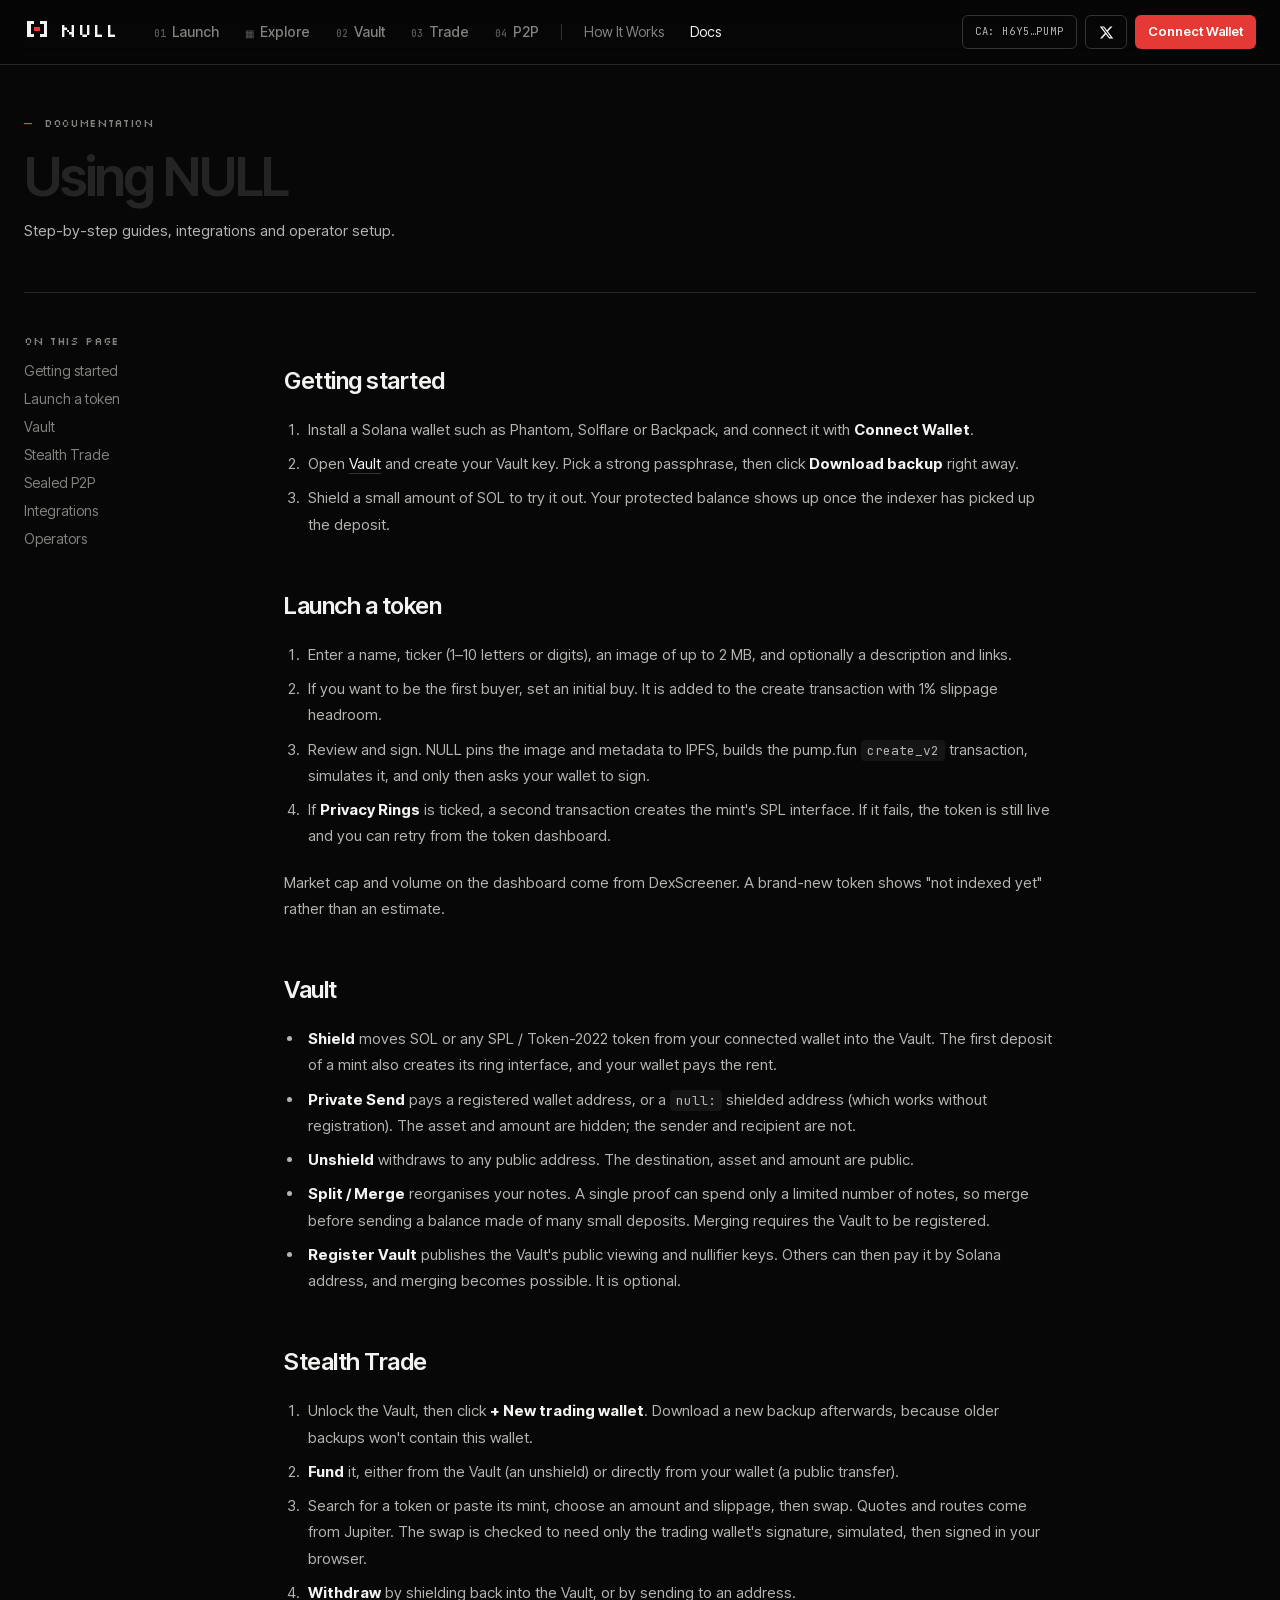
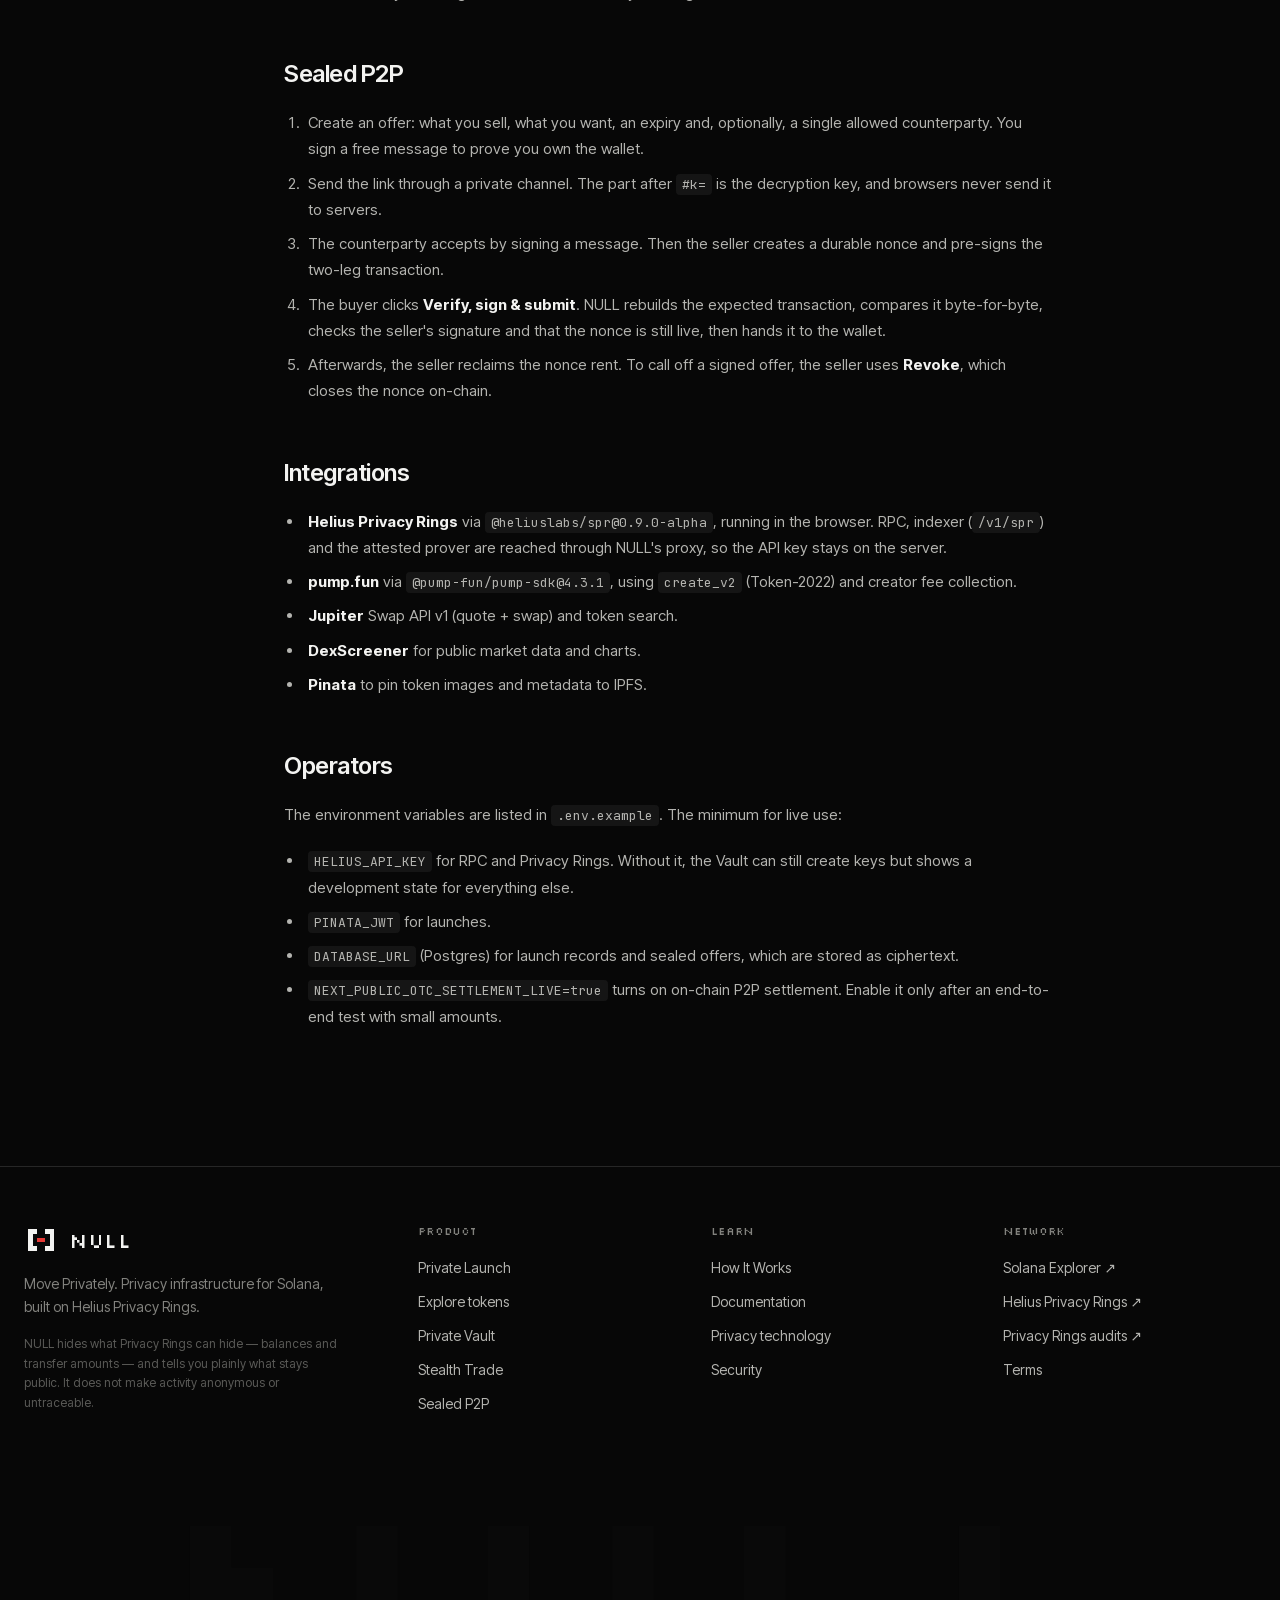
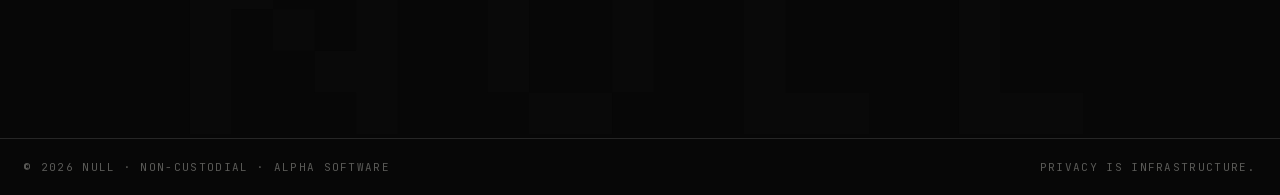
==== docs/index.html @ 0832951f "Fix static page navigation at root and project URLs" ====
<!DOCTYPE html><html lang="en" class="_07jdaW_variable BVULza_variable Nwxp5W_variable"><head><meta charSet="utf-8"/><meta name="viewport" content="width=device-width, initial-scale=1"/><link rel="stylesheet" href="../_next/static/chunks/0mvtl4-lt6dqq.css" data-precedence="next"/><link rel="preload" as="script" fetchPriority="low" href="../_next/static/chunks/310vm2bl3xxpt.js"/><script src="../_next/static/chunks/0tz-82jdaa63a.js" async=""></script><script src="../_next/static/chunks/39_j1bdzreq0m.js" async=""></script><script src="../_next/static/chunks/0b8ium35djf5z.js" async=""></script><script src="../_next/static/chunks/turbopack-2u1d16houkiyo.js" async=""></script><script src="../_next/static/chunks/0ob28oyk-szaa.js" async=""></script><script src="../_next/static/chunks/3a-avq550zklu.js" async=""></script><script src="../_next/static/chunks/1bym98i0lyh_o.js" async=""></script><script src="../_next/static/chunks/1tvo6ha862r_n.js" async=""></script><script src="../_next/static/chunks/2kb_lkotej76x.js" async=""></script><meta name="theme-color" content="#070707"/><title>Documentation · NULL</title><meta name="description" content="Launch tokens, protect balances, trade through separate wallets and settle P2P deals through one Solana privacy platform, built on Helius Privacy Rings."/><meta property="og:title" content="NULL"/><meta property="og:description" content="Move Privately."/><meta property="og:type" content="website"/><meta name="twitter:card" content="summary_large_image"/><meta name="twitter:title" content="NULL"/><meta name="twitter:description" content="Move Privately."/><link rel="icon" href="../icon.svg?icon.0sf8svpd2gkin.svg" sizes="any" type="image/svg+xml"/><meta name="next-size-adjust" content=""/><script src="../_next/static/chunks/0cz1d0mv5g_q7.js" noModule=""></script><script src="../navigation.js"></script></head><body><div hidden=""><!--$--><!--/$--></div><header class="sticky top-0 z-40 border-b border-line bg-ink/85 backdrop-blur-md"><div class="mx-auto flex h-16 max-w-[1320px] items-center gap-6 px-4 sm:px-6"><a class="shrink-0" aria-label="NULL home" href="../index.html"><span class="group inline-flex items-center gap-2.5 "><svg width="26" height="26" viewBox="0 0 16 16" class="text-fg" shape-rendering="crispEdges" aria-hidden="true"><rect x="2" y="3" width="1" height="1" fill="currentColor"></rect><rect x="3" y="3" width="1" height="1" fill="currentColor"></rect><rect x="4" y="3" width="1" height="1" fill="currentColor"></rect><rect x="5" y="3" width="1" height="1" fill="currentColor"></rect><rect x="10" y="3" width="1" height="1" fill="currentColor"></rect><rect x="11" y="3" width="1" height="1" fill="currentColor"></rect><rect x="12" y="3" width="1" height="1" fill="currentColor"></rect><rect x="13" y="3" width="1" height="1" fill="currentColor"></rect><rect x="2" y="4" width="1" height="1" fill="currentColor"></rect><rect x="3" y="4" width="1" height="1" fill="currentColor"></rect><rect x="4" y="4" width="1" height="1" fill="currentColor"></rect><rect x="5" y="4" width="1" height="1" fill="currentColor"></rect><rect x="10" y="4" width="1" height="1" fill="currentColor"></rect><rect x="11" y="4" width="1" height="1" fill="currentColor"></rect><rect x="12" y="4" width="1" height="1" fill="currentColor"></rect><rect x="13" y="4" width="1" height="1" fill="currentColor"></rect><rect x="2" y="5" width="1" height="1" fill="currentColor"></rect><rect x="3" y="5" width="1" height="1" fill="currentColor"></rect><rect x="12" y="5" width="1" height="1" fill="currentColor"></rect><rect x="13" y="5" width="1" height="1" fill="currentColor"></rect><rect x="2" y="6" width="1" height="1" fill="currentColor"></rect><rect x="3" y="6" width="1" height="1" fill="currentColor"></rect><rect x="12" y="6" width="1" height="1" fill="currentColor"></rect><rect x="13" y="6" width="1" height="1" fill="currentColor"></rect><rect x="2" y="7" width="1" height="1" fill="currentColor"></rect><rect x="3" y="7" width="1" height="1" fill="currentColor"></rect><rect x="6" y="7" width="1" height="1" fill="#E53935"></rect><rect x="7" y="7" width="1" height="1" fill="#E53935"></rect><rect x="8" y="7" width="1" height="1" fill="#E53935"></rect><rect x="9" y="7" width="1" height="1" fill="#E53935"></rect><rect x="12" y="7" width="1" height="1" fill="currentColor"></rect><rect x="13" y="7" width="1" height="1" fill="currentColor"></rect><rect x="2" y="8" width="1" height="1" fill="currentColor"></rect><rect x="3" y="8" width="1" height="1" fill="currentColor"></rect><rect x="6" y="8" width="1" height="1" fill="#E53935"></rect><rect x="7" y="8" width="1" height="1" fill="#E53935"></rect><rect x="8" y="8" width="1" height="1" fill="#E53935"></rect><rect x="9" y="8" width="1" height="1" fill="#E53935"></rect><rect x="12" y="8" width="1" height="1" fill="currentColor"></rect><rect x="13" y="8" width="1" height="1" fill="currentColor"></rect><rect x="2" y="9" width="1" height="1" fill="currentColor"></rect><rect x="3" y="9" width="1" height="1" fill="currentColor"></rect><rect x="12" y="9" width="1" height="1" fill="currentColor"></rect><rect x="13" y="9" width="1" height="1" fill="currentColor"></rect><rect x="2" y="10" width="1" height="1" fill="currentColor"></rect><rect x="3" y="10" width="1" height="1" fill="currentColor"></rect><rect x="12" y="10" width="1" height="1" fill="currentColor"></rect><rect x="13" y="10" width="1" height="1" fill="currentColor"></rect><rect x="2" y="11" width="1" height="1" fill="currentColor"></rect><rect x="3" y="11" width="1" height="1" fill="currentColor"></rect><rect x="4" y="11" width="1" height="1" fill="currentColor"></rect><rect x="5" y="11" width="1" height="1" fill="currentColor"></rect><rect x="10" y="11" width="1" height="1" fill="currentColor"></rect><rect x="11" y="11" width="1" height="1" fill="currentColor"></rect><rect x="12" y="11" width="1" height="1" fill="currentColor"></rect><rect x="13" y="11" width="1" height="1" fill="currentColor"></rect><rect x="2" y="12" width="1" height="1" fill="currentColor"></rect><rect x="3" y="12" width="1" height="1" fill="currentColor"></rect><rect x="4" y="12" width="1" height="1" fill="currentColor"></rect><rect x="5" y="12" width="1" height="1" fill="currentColor"></rect><rect x="10" y="12" width="1" height="1" fill="currentColor"></rect><rect x="11" y="12" width="1" height="1" fill="currentColor"></rect><rect x="12" y="12" width="1" height="1" fill="currentColor"></rect><rect x="13" y="12" width="1" height="1" fill="currentColor"></rect></svg><span class="font-pixel text-[19px] leading-none tracking-[0.08em] text-fg">NULL</span></span></a><nav class="hidden items-center gap-0.5 lg:flex"><a class="whitespace-nowrap rounded-md px-3 py-2 text-sm font-medium transition-colors text-mute hover:text-fg" href="../launch/index.html"><span class="num mr-1.5 text-[10px] text-dim">01</span>Launch</a><a class="whitespace-nowrap rounded-md px-3 py-2 text-sm font-medium transition-colors text-mute hover:text-fg" href="../explore/index.html"><span class="num mr-1.5 text-[10px] text-dim">▦</span>Explore</a><a class="whitespace-nowrap rounded-md px-3 py-2 text-sm font-medium transition-colors text-mute hover:text-fg" href="../vault/index.html"><span class="num mr-1.5 text-[10px] text-dim">02</span>Vault</a><a class="whitespace-nowrap rounded-md px-3 py-2 text-sm font-medium transition-colors text-mute hover:text-fg" href="../trade/index.html"><span class="num mr-1.5 text-[10px] text-dim">03</span>Trade</a><a class="whitespace-nowrap rounded-md px-3 py-2 text-sm font-medium transition-colors text-mute hover:text-fg" href="../p2p/index.html"><span class="num mr-1.5 text-[10px] text-dim">04</span>P2P</a><span class="mx-2 hidden h-4 w-px bg-line-2 xl:block"></span><a class="hidden whitespace-nowrap rounded-md px-3 py-2 text-sm transition-colors xl:block text-mute hover:text-fg" href="../how-it-works/index.html">How It Works</a><a class="hidden whitespace-nowrap rounded-md px-3 py-2 text-sm transition-colors xl:block text-fg" href="../docs/index.html">Docs</a></nav><div class="ml-auto flex items-center gap-2"><button class="chip h-[2.1rem] rounded-md px-3 hover:border-fg-2 hover:text-fg hidden xl:inline-flex" title="H6y5mDHewKBtGeDVdpNemTqpN7zH9mrTw9FfDbiwpump">CA: H6y5…pump</button><a href="https://x.com/nullcrypted" target="_blank" rel="noreferrer" class="btn btn-ghost btn-sm hidden sm:inline-flex" aria-label="NULL on X"><svg viewBox="0 0 24 24" class="h-[15px] w-[15px]" fill="currentColor" aria-hidden="true"><path d="M18.244 2.25h3.308l-7.227 8.26 8.502 11.24H16.17l-5.214-6.817L4.99 21.75H1.68l7.73-8.835L1.254 2.25H8.08l4.713 6.231zm-1.161 17.52h1.833L7.084 4.126H5.117z"></path></svg></a><button class="btn btn-primary btn-sm  hidden sm:inline-flex">Connect Wallet</button><button class="btn btn-ghost btn-sm xl:hidden" aria-label="Menu" aria-expanded="false">☰</button></div></div></header><main><div class="mx-auto max-w-[1320px] px-4 pb-10 sm:px-6"><div class="border-b border-line py-12"><div class="flex items-center gap-3"><span class="num text-sm text-signal-hi">—</span><span class="label">Documentation</span></div><h1 class="mt-4 text-[clamp(2rem,4.6vw,3.4rem)] font-semibold leading-[1] tracking-[-0.04em]"><span class="" aria-label="Using NULL"><span aria-hidden="true"><span style="opacity:0.12">U</span><span style="opacity:0.12">s</span><span style="opacity:0.12">i</span><span style="opacity:0.12">n</span><span style="opacity:0.12">g</span> <span style="opacity:0.12">N</span><span style="opacity:0.12">U</span><span style="opacity:0.12">L</span><span style="opacity:0.12">L</span></span></span></h1><p class="mt-4 max-w-2xl text-[15px] leading-relaxed text-fg-2">Step-by-step guides, integrations and operator setup.</p></div><div class="mt-10 grid gap-10 lg:grid-cols-[220px_1fr]"><nav class="hidden lg:block"><div class="sticky top-24 space-y-2"><div class="label mb-3">On this page</div><a href="#start" class="block text-sm text-mute hover:text-fg">Getting started</a><a href="#launch" class="block text-sm text-mute hover:text-fg">Launch a token</a><a href="#vault" class="block text-sm text-mute hover:text-fg">Vault</a><a href="#trade" class="block text-sm text-mute hover:text-fg">Stealth Trade</a><a href="#p2p" class="block text-sm text-mute hover:text-fg">Sealed P2P</a><a href="#integrations" class="block text-sm text-mute hover:text-fg">Integrations</a><a href="#operators" class="block text-sm text-mute hover:text-fg">Operators</a></div></nav><div><div class="max-w-3xl space-y-5 text-[15px] leading-[1.75] text-fg-2 [&amp;_a]:text-fg [&amp;_a]:underline [&amp;_a]:decoration-line-2 [&amp;_a]:underline-offset-4 [&amp;_b]:text-fg [&amp;_code]:rounded [&amp;_code]:bg-ink-3 [&amp;_code]:px-1.5 [&amp;_code]:py-0.5 [&amp;_code]:font-mono [&amp;_code]:text-[13px] [&amp;_h2]:pt-8 [&amp;_h2]:text-2xl [&amp;_h2]:font-semibold [&amp;_h2]:tracking-[-0.02em] [&amp;_h2]:text-fg [&amp;_h3]:pt-4 [&amp;_h3]:text-lg [&amp;_h3]:font-semibold [&amp;_h3]:text-fg [&amp;_li]:pl-1 [&amp;_ol]:list-decimal [&amp;_ol]:space-y-2 [&amp;_ol]:pl-5 [&amp;_ul]:list-disc [&amp;_ul]:space-y-2 [&amp;_ul]:pl-5"><h2 id="start">Getting started</h2><ol><li>Install a Solana wallet such as Phantom, Solflare or Backpack, and connect it with <b>Connect Wallet</b>.</li><li>Open <a href="../vault/index.html">Vault</a> and create your Vault key. Pick a strong passphrase, then click <b>Download backup</b> right away.</li><li>Shield a small amount of SOL to try it out. Your protected balance shows up once the indexer has picked up the deposit.</li></ol><h2 id="launch">Launch a token</h2><ol><li>Enter a name, ticker (1–10 letters or digits), an image of up to 2 MB, and optionally a description and links.</li><li>If you want to be the first buyer, set an initial buy. It is added to the create transaction with 1% slippage headroom.</li><li>Review and sign. NULL pins the image and metadata to IPFS, builds the pump.fun <code>create_v2</code> transaction, simulates it, and only then asks your wallet to sign.</li><li>If <b>Privacy Rings</b> is ticked, a second transaction creates the mint&#x27;s SPL interface. If it fails, the token is still live and you can retry from the token dashboard.</li></ol><p>Market cap and volume on the dashboard come from DexScreener. A brand-new token shows &quot;not indexed yet&quot; rather than an estimate.</p><h2 id="vault">Vault</h2><ul><li><b>Shield</b> moves SOL or any SPL / Token-2022 token from your connected wallet into the Vault. The first deposit of a mint also creates its ring interface, and your wallet pays the rent.</li><li><b>Private Send</b> pays a registered wallet address, or a <code>null:</code> shielded address (which works without registration). The asset and amount are hidden; the sender and recipient are not.</li><li><b>Unshield</b> withdraws to any public address. The destination, asset and amount are public.</li><li><b>Split / Merge</b> reorganises your notes. A single proof can spend only a limited number of notes, so merge before sending a balance made of many small deposits. Merging requires the Vault to be registered.</li><li><b>Register Vault</b> publishes the Vault&#x27;s public viewing and nullifier keys. Others can then pay it by Solana address, and merging becomes possible. It is optional.</li></ul><h2 id="trade">Stealth Trade</h2><ol><li>Unlock the Vault, then click <b>+ New trading wallet</b>. Download a new backup afterwards, because older backups won&#x27;t contain this wallet.</li><li><b>Fund</b> it, either from the Vault (an unshield) or directly from your wallet (a public transfer).</li><li>Search for a token or paste its mint, choose an amount and slippage, then swap. Quotes and routes come from Jupiter. The swap is checked to need only the trading wallet&#x27;s signature, simulated, then signed in your browser.</li><li><b>Withdraw</b> by shielding back into the Vault, or by sending to an address.</li></ol><h2 id="p2p">Sealed P2P</h2><ol><li>Create an offer: what you sell, what you want, an expiry and, optionally, a single allowed counterparty. You sign a free message to prove you own the wallet.</li><li>Send the link through a private channel. The part after <code>#k=</code> is the decryption key, and browsers never send it to servers.</li><li>The counterparty accepts by signing a message. Then the seller creates a durable nonce and pre-signs the two-leg transaction.</li><li>The buyer clicks <b>Verify, sign &amp; submit</b>. NULL rebuilds the expected transaction, compares it byte-for-byte, checks the seller&#x27;s signature and that the nonce is still live, then hands it to the wallet.</li><li>Afterwards, the seller reclaims the nonce rent. To call off a signed offer, the seller uses <b>Revoke</b>, which closes the nonce on-chain.</li></ol><h2 id="integrations">Integrations</h2><ul><li><b>Helius Privacy Rings</b> via <code>@heliuslabs/spr@0.9.0-alpha</code>, running in the browser. RPC, indexer (<code>/v1/spr</code>) and the attested prover are reached through NULL&#x27;s proxy, so the API key stays on the server.</li><li><b>pump.fun</b> via <code>@pump-fun/pump-sdk@4.3.1</code>, using <code>create_v2</code> (Token-2022) and creator fee collection.</li><li><b>Jupiter</b> Swap API v1 (quote + swap) and token search.</li><li><b>DexScreener</b> for public market data and charts.</li><li><b>Pinata</b> to pin token images and metadata to IPFS.</li></ul><h2 id="operators">Operators</h2><p>The environment variables are listed in <code>.env.example</code>. The minimum for live use:</p><ul><li><code>HELIUS_API_KEY</code> for RPC and Privacy Rings. Without it, the Vault can still create keys but shows a development state for everything else.</li><li><code>PINATA_JWT</code> for launches.</li><li><code>DATABASE_URL</code> (Postgres) for launch records and sealed offers, which are stored as ciphertext.</li><li><code>NEXT_PUBLIC_OTC_SETTLEMENT_LIVE=true</code> turns on on-chain P2P settlement. Enable it only after an end-to-end test with small amounts.</li></ul></div></div></div></div><!--$--><!--/$--></main><footer class="mt-24 border-t border-line pb-24 lg:pb-0"><div class="mx-auto grid max-w-[1320px] gap-10 px-4 py-14 sm:px-6 md:grid-cols-[1.4fr_repeat(3,1fr)]"><div><div class="flex items-center gap-3"><svg width="34" height="34" viewBox="0 0 16 16" class="" shape-rendering="crispEdges" aria-hidden="true"><rect x="2" y="3" width="1" height="1" fill="currentColor"></rect><rect x="3" y="3" width="1" height="1" fill="currentColor"></rect><rect x="4" y="3" width="1" height="1" fill="currentColor"></rect><rect x="5" y="3" width="1" height="1" fill="currentColor"></rect><rect x="10" y="3" width="1" height="1" fill="currentColor"></rect><rect x="11" y="3" width="1" height="1" fill="currentColor"></rect><rect x="12" y="3" width="1" height="1" fill="currentColor"></rect><rect x="13" y="3" width="1" height="1" fill="currentColor"></rect><rect x="2" y="4" width="1" height="1" fill="currentColor"></rect><rect x="3" y="4" width="1" height="1" fill="currentColor"></rect><rect x="4" y="4" width="1" height="1" fill="currentColor"></rect><rect x="5" y="4" width="1" height="1" fill="currentColor"></rect><rect x="10" y="4" width="1" height="1" fill="currentColor"></rect><rect x="11" y="4" width="1" height="1" fill="currentColor"></rect><rect x="12" y="4" width="1" height="1" fill="currentColor"></rect><rect x="13" y="4" width="1" height="1" fill="currentColor"></rect><rect x="2" y="5" width="1" height="1" fill="currentColor"></rect><rect x="3" y="5" width="1" height="1" fill="currentColor"></rect><rect x="12" y="5" width="1" height="1" fill="currentColor"></rect><rect x="13" y="5" width="1" height="1" fill="currentColor"></rect><rect x="2" y="6" width="1" height="1" fill="currentColor"></rect><rect x="3" y="6" width="1" height="1" fill="currentColor"></rect><rect x="12" y="6" width="1" height="1" fill="currentColor"></rect><rect x="13" y="6" width="1" height="1" fill="currentColor"></rect><rect x="2" y="7" width="1" height="1" fill="currentColor"></rect><rect x="3" y="7" width="1" height="1" fill="currentColor"></rect><rect x="6" y="7" width="1" height="1" fill="#E53935"></rect><rect x="7" y="7" width="1" height="1" fill="#E53935"></rect><rect x="8" y="7" width="1" height="1" fill="#E53935"></rect><rect x="9" y="7" width="1" height="1" fill="#E53935"></rect><rect x="12" y="7" width="1" height="1" fill="currentColor"></rect><rect x="13" y="7" width="1" height="1" fill="currentColor"></rect><rect x="2" y="8" width="1" height="1" fill="currentColor"></rect><rect x="3" y="8" width="1" height="1" fill="currentColor"></rect><rect x="6" y="8" width="1" height="1" fill="#E53935"></rect><rect x="7" y="8" width="1" height="1" fill="#E53935"></rect><rect x="8" y="8" width="1" height="1" fill="#E53935"></rect><rect x="9" y="8" width="1" height="1" fill="#E53935"></rect><rect x="12" y="8" width="1" height="1" fill="currentColor"></rect><rect x="13" y="8" width="1" height="1" fill="currentColor"></rect><rect x="2" y="9" width="1" height="1" fill="currentColor"></rect><rect x="3" y="9" width="1" height="1" fill="currentColor"></rect><rect x="12" y="9" width="1" height="1" fill="currentColor"></rect><rect x="13" y="9" width="1" height="1" fill="currentColor"></rect><rect x="2" y="10" width="1" height="1" fill="currentColor"></rect><rect x="3" y="10" width="1" height="1" fill="currentColor"></rect><rect x="12" y="10" width="1" height="1" fill="currentColor"></rect><rect x="13" y="10" width="1" height="1" fill="currentColor"></rect><rect x="2" y="11" width="1" height="1" fill="currentColor"></rect><rect x="3" y="11" width="1" height="1" fill="currentColor"></rect><rect x="4" y="11" width="1" height="1" fill="currentColor"></rect><rect x="5" y="11" width="1" height="1" fill="currentColor"></rect><rect x="10" y="11" width="1" height="1" fill="currentColor"></rect><rect x="11" y="11" width="1" height="1" fill="currentColor"></rect><rect x="12" y="11" width="1" height="1" fill="currentColor"></rect><rect x="13" y="11" width="1" height="1" fill="currentColor"></rect><rect x="2" y="12" width="1" height="1" fill="currentColor"></rect><rect x="3" y="12" width="1" height="1" fill="currentColor"></rect><rect x="4" y="12" width="1" height="1" fill="currentColor"></rect><rect x="5" y="12" width="1" height="1" fill="currentColor"></rect><rect x="10" y="12" width="1" height="1" fill="currentColor"></rect><rect x="11" y="12" width="1" height="1" fill="currentColor"></rect><rect x="12" y="12" width="1" height="1" fill="currentColor"></rect><rect x="13" y="12" width="1" height="1" fill="currentColor"></rect></svg><span class="font-pixel text-xl tracking-[0.08em]">NULL</span></div><p class="mt-4 max-w-xs text-sm leading-relaxed text-mute">Move Privately. Privacy infrastructure for Solana, built on Helius Privacy Rings.</p><p class="mt-4 max-w-xs text-xs leading-relaxed text-dim">NULL hides what Privacy Rings can hide — balances and transfer amounts — and tells you plainly what stays public. It does not make activity anonymous or untraceable.</p></div><div><div class="label">Product</div><ul class="mt-4 space-y-2.5"><li><a class="text-sm text-fg-2 hover:text-fg" href="../launch/index.html">Private Launch</a></li><li><a class="text-sm text-fg-2 hover:text-fg" href="../explore/index.html">Explore tokens</a></li><li><a class="text-sm text-fg-2 hover:text-fg" href="../vault/index.html">Private Vault</a></li><li><a class="text-sm text-fg-2 hover:text-fg" href="../trade/index.html">Stealth Trade</a></li><li><a class="text-sm text-fg-2 hover:text-fg" href="../p2p/index.html">Sealed P2P</a></li></ul></div><div><div class="label">Learn</div><ul class="mt-4 space-y-2.5"><li><a class="text-sm text-fg-2 hover:text-fg" href="../how-it-works/index.html">How It Works</a></li><li><a class="text-sm text-fg-2 hover:text-fg" href="../docs/index.html">Documentation</a></li><li><a class="text-sm text-fg-2 hover:text-fg" href="../how-it-works/index.html#privacy">Privacy technology</a></li><li><a class="text-sm text-fg-2 hover:text-fg" href="../security/index.html">Security</a></li></ul></div><div><div class="label">Network</div><ul class="mt-4 space-y-2.5"><li><a href="https://solscan.io" target="_blank" rel="noreferrer" class="text-sm text-fg-2 hover:text-fg">Solana Explorer<!-- --> ↗</a></li><li><a href="https://www.helius.dev/privacy" target="_blank" rel="noreferrer" class="text-sm text-fg-2 hover:text-fg">Helius Privacy Rings<!-- --> ↗</a></li><li><a href="https://www.helius.dev/docs/privacy/audits" target="_blank" rel="noreferrer" class="text-sm text-fg-2 hover:text-fg">Privacy Rings audits<!-- --> ↗</a></li><li><a class="text-sm text-fg-2 hover:text-fg" href="../terms/index.html">Terms</a></li></ul></div></div><div class="mx-auto max-w-[1320px] overflow-hidden px-4 sm:px-6" aria-hidden="true"><div class="font-pixel select-none text-center text-[clamp(5rem,26vw,22rem)] leading-[0.8] tracking-[0.02em] text-ink-4 transition-colors hover:text-signal-lo" aria-label="NULL"><span aria-hidden="true"><span style="opacity:0.12">N</span><span style="opacity:0.12">U</span><span style="opacity:0.12">L</span><span style="opacity:0.12">L</span></span></div></div><div class="border-t border-line"><div class="num mx-auto flex max-w-[1320px] flex-wrap items-center justify-between gap-3 px-4 py-5 text-[11px] uppercase tracking-[0.12em] text-dim sm:px-6"><span>© <!-- -->2026<!-- --> NULL · Non-custodial · Alpha software</span><span>Privacy Is Infrastructure.</span></div></div></footer><nav class="fixed inset-x-0 bottom-0 z-40 border-t border-line bg-ink/95 pb-[env(safe-area-inset-bottom)] backdrop-blur-md lg:hidden" aria-label="Tools"><div class="grid grid-cols-5"><a class="flex flex-col items-center gap-0.5 py-2.5 text-[11px] font-medium text-mute" href="../launch/index.html"><span class="text-base leading-none ">▲</span>Launch</a><a class="flex flex-col items-center gap-0.5 py-2.5 text-[11px] font-medium text-mute" href="../explore/index.html"><span class="text-base leading-none ">▦</span>Explore</a><a class="flex flex-col items-center gap-0.5 py-2.5 text-[11px] font-medium text-mute" href="../vault/index.html"><span class="text-base leading-none ">◉</span>Vault</a><a class="flex flex-col items-center gap-0.5 py-2.5 text-[11px] font-medium text-mute" href="../trade/index.html"><span class="text-base leading-none ">⇄</span>Trade</a><a class="flex flex-col items-center gap-0.5 py-2.5 text-[11px] font-medium text-mute" href="../p2p/index.html"><span class="text-base leading-none ">⧉</span>P2P</a></div></nav><script id="_R_">(globalThis["TURBOPACK"] || (globalThis["TURBOPACK"] = [])).push({"otherChunks":["static/chunks/310vm2bl3xxpt.js","static/chunks/0tz-82jdaa63a.js","static/chunks/39_j1bdzreq0m.js","static/chunks/0b8ium35djf5z.js"],"runtimeModuleIds":[94553]});</script><script src="../_next/static/chunks/310vm2bl3xxpt.js" async=""></script><script>(self.__next_f=self.__next_f||[]).push([0])</script><script>self.__next_f.push([1,"1:\"$Sreact.fragment\"\n4:\"../_next/static/chunks/0ob28oyk-szaa.js\"\n5:\"../_next/static/chunks/3a-avq550zklu.js\"\n6:\"../_next/static/chunks/1bym98i0lyh_o.js\"\n7:\"../_next/static/chunks/1tvo6ha862r_n.js\"\n8:\"../_next/static/chunks/2kb_lkotej76x.js\"\n9:I[39756,[\"$4\",\"$5\",\"$6\",\"$7\",\"$8\"],\"default\"]\na:I[37457,[\"$4\",\"$5\",\"$6\",\"$7\",\"$8\"],\"default\"]\nd:I[18575,[\"$4\",\"$5\",\"$6\",\"$7\",\"$8\"],\"Decrypt\"]\n1e:\"ViewportBoundary\"\n1f:I[97367,[\"$4\",\"$5\",\"$6\",\"$7\",\"$8\"],\"$1e\"]\n21:\"MetadataBoundary\"\n22:I[97367,[\"$4\",\"$5\",\"$6\",\"$7\",\"$8\"],\"$21\"]\n23:\"$Sreact.suspense\"\n25:I[68027,[\"$4\",\"$5\",\"$6\",\"$7\",\"$8\"],\"default\",1]\n:HL[\"../_next/static/chunks/0mvtl4-lt6dqq.css\",\"style\"]\n:HL[\"../_next/static/media/4a0b7dd978568ff2-s.p.3fofz6dws3mg0.woff2\",\"font\",{\"crossOrigin\":\"\",\"type\":\"font/woff2\"}]\n:HL[\"../_next/static/media/53897e768d329f66-s.p.3t6q91iet4nsy.woff2\",\"font\",{\"crossOrigin\":\"\",\"type\":\"font/woff2\"}]\n:HL[\"../_next/static/media/cbb1b71f089ac5c8-s.p.0twlw20dvfl-2.woff2\",\"font\",{\"crossOrigin\":\"\",\"type\":\"font/woff2\"}]\n:HL[\"../_next/static/media/cc68f550ae21708a-s.p.3dosikwwiz7p4.woff2\",\"font\",{\"crossOrigin\":\"\",\"type\":\"font/woff2\"}]\nb:X\nc:[[\"children\",{\"s\":\"__PAGE__\",\"d\":{\"r\":[\"$\",\"$1\",\"c\",{\"children\":[[\"$\",\"div\",null,{\"className\":\"mx-auto max-w-[1320px] px-4 pb-10 sm:px-6\",\"children\":[[\"$\",\"div\",null,{\"className\":\"border-b border-line py-12\",\"children\":[[\"$\",\"div\",null,{\"className\":\"flex items-center gap-3\",\"children\":[[\"$\",\"span\",null,{\"className\":\"num text-sm text-signal-hi\",\"children\":\"—\"}],[\"$\",\"span\",null,{\"className\":\"label\",\"children\":\"Documentation\"}]]}],[\"$\",\"h1\",null,{\"className\":\"mt-4 text-[clamp(2rem,4.6vw,3.4rem)] font-semibold leading-[1] tracking-[-0.04em]\",\"children\":[\"$\",\"$Ld\",null,{\"text\":\"Using NULL\"}]}],[\"$\",\"p\",null,{\"className\":\"mt-4 max-w-2xl text-[15px] leading-relaxed text-fg-2\",\"children\":\"Step-by-step guides, integrations and operator setup.\"}]]}],[\"$\",\"div\",null,{\"className\":\"mt-10 grid gap-10 lg:grid-cols-[220px_1fr]\",\"children\":[[\"$\",\"nav\",null,{\"className\":\"hidden lg:block\",\"children\":[\"$\",\"div\",null,{\"className\":\"sticky top-24 space-y-2\",\"children\":[[\"$\",\"div\",null,{\"className\":\"label mb-3\",\"children\":\"On this page\"}],[[\"$\",\"a\",\"start\",{\"href\":\"#start\",\"className\":\"block text-sm text-mute hover:text-fg\",\"children\":\"Getting started\"}],[\"$\",\"a\",\"launch\",{\"href\":\"#launch\",\"className\":\"block text-sm text-mute hover:text-fg\",\"children\":\"Launch a token\"}],[\"$\",\"a\",\"vault\",{\"href\":\"#vault\",\"className\":\"block text-sm text-mute hover:text-fg\",\"children\":\"Vault\"}],[\"$\",\"a\",\"trade\",{\"href\":\"#trade\",\"className\":\"block text-sm text-mute hover:text-fg\",\"children\":\"Stealth Trade\"}],[\"$\",\"a\",\"p2p\",{\"href\":\"#p2p\",\"className\":\"block text-sm text-mute hover:text-fg\",\"children\":\"Sealed P2P\"}],[\"$\",\"a\",\"integrations\",{\"href\":\"#integrations\",\"className\":\"block text-sm text-mute hover:text-fg\",\"children\":\"Integrations\"}],[\"$\",\"a\",\"operators\",{\"href\":\"#operators\",\"className\":\"block text-sm text-mute hover:text-fg\",\"children\":\"Operators\"}]]]}]}],[\"$\",\"div\",null,{\"children\":[\"$\",\"div\",null,{\"className\":\"max-w-3xl space-y-5 text-[15px] leading-[1.75] text-fg-2 [\u0026_a]:text-fg [\u0026_a]:underline [\u0026_a]:decoration-line-2 [\u0026_a]:underline-offset-4 [\u0026_b]:text-fg [\u0026_code]:rounded [\u0026_code]:bg-ink-3 [\u0026_code]:px-1.5 [\u0026_code]:py-0.5 [\u0026_code]:font-mono [\u0026_code]:text-[13px] [\u0026_h2]:pt-8 [\u0026_h2]:text-2xl [\u0026_h2]:font-semibold [\u0026_h2]:tracking-[-0.02em] [\u0026_h2]:text-fg [\u0026_h3]:pt-4 [\u0026_h3]:text-lg [\u0026_h3]:font-semibold [\u0026_h3]:text-fg [\u0026_li]:pl-1 [\u0026_ol]:list-decimal [\u0026_ol]:space-y-2 [\u0026_ol]:pl-5 [\u0026_ul]:list-disc [\u0026_ul]:space-y-2 [\u0026_ul]:pl-5\",\"children\":[[\"$\",\"h2\",null,{\"id\":\"start\",\"children\":\"Getting started\"}],[\"$\",\"ol\",null,{\"children\":[[\"$\",\"li\",null,{\"children\":[\"Install a Solana wallet such as Phantom, Solflare or Backpack, and connect it with \",[\"$\",\"b\",null,{\"children\":\"Connect Wallet\"}],\".\"]}],[\"$\",\"li\",null,{\"children\":[\"Open \",[\"$\",\"a\",null,{\"href\":\"/vault\",\"children\":\"Vault\"}],\" and create your Vault key. Pick a strong passphrase, then click \",[\"$\",\"b\",null,{\"children\":\"Download backup\"}],\" right away.\"]}],[\"$\",\"li\",null,{\"children\":\"Shield a small amount of SOL to try it out. Your protected balance shows up once the indexer has picked up the deposit.\"}]]}],[\"$\",\"h2\",null,{\"id\":\"launch\",\"children\":\"Launch a token\"}],[\"$\",\"ol\",null,{\"children\":[[\"$\",\"li\",null,{\"children\":\"Enter a name, ticker (1–10 letters or digits), an image of up to 2 MB, and optionally a description and links.\"}],\"$Le\",\"$Lf\",\"$L10\"]}],\"$L11\",\"$L12\",\"$L13\",\"$L14\",\"$L15\",\"$L16\",\"$L17\",\"$L18\",\"$L19\",\"$L1a\",\"$L1b\",\"$L1c\"]}]}]]}]]}],null,\"$L1d\"]}],\"p\":false,\"v\":null}}]]\n3:[[\"children\",{\"s\":\"docs\",\"d\":{\"r\":[\"$\",\"$1\",\"c\",{\"children\":[null,[\"$\",\"$L9\",null,{\"parallelRouterKey\":\"children\",\"error\":\"$undefined\",\"errorStyles\":\"$undefined\",\"errorScripts\":\"$undefined\",\"template\":[\"$\",\"$La\",null,{}],\"templateStyles\":\"$undefined\",\"templateScripts\":\"$undefined\",\"notFound\":\"$undefined\",\"forbidden\":\"$undefined\",\"unauthorized\":\"$undefined\"}]]}],\"p\":false,\"v\":\"$b\"},\"c\":\"$Qc\"}]]\n0:{\"P\":null,\"c\":[\"\",\"docs\"],\"q\":\"\",\"i\":false,\"t\":{\"t\":{\"s\":\"\",\"h\":16,\"d\":{\"r\":[\"$\",\"$1\",\"c\",{\"children\":[[[\"$\",\"link\",\"0\",{\"rel\":\"stylesheet\",\"href\":\"../_next/static/chunks/0mvtl4-lt6dqq.css\",\"precedence\":\"next\",\"crossOrigin\":\"$undefined\",\"nonce\":\"$undefined\"}],[\"$\",\"script\",\"script-0\",{\"src\":\"../_next/static/chunks/0ob28oyk-szaa.js\",\"async\":true,\"nonce\":\"$undefined\"}],[\"$\",\"script\",\"script-1\",{\"src\":\"../_next/static/chunks/3a-avq550zklu.js\",\"async\":true,\"nonce\":\"$undefined\"}],[\"$\",\"script\",\"script-2\",{\"src\":\"../_next/static/chunks/1bym98i0lyh_o.js\",\"async\":true,\"nonce\":\"$undefined\"}],[\"$\",\"script\",\"script-3\",{\"src\":\"../_next/static/chunks/1tvo6ha862r_n.js\",\"async\":true,\"nonce\":\"$undefined\"}],[\"$\",\"script\",\"script-4\",{\"src\":\"../_next/static/chunks/2kb_lkotej76x.js\",\"async\":true,\"nonce\":\"$undefined\"}]],\"$L2\"]}],\"p\":false,\"v\":null},\"c\":\"$Q3\"},\"h\":{\"r\":[\"$\",\"$1\",\"h\",{\"children\":[null,[\"$\",\"$L1f\",null,{\"children\":\"$L20\"}],[\"$\",\"$L22\",null,{\"children\":[[\"$\",\"div\",null,{\"hidden\":true,\"children\":[\"$\",\"$23\",null,{\"name\":\"Next.Metadata\",\"children\":\"$L24\"}]}],null]}],[\"$\",\"meta\",null,{\"name\":\"next-size-adjust\",\"content\":\"\"}]]}],\"p\":false,\"v\":null}},\"m\":\"$undefined\",\"G\":[\"$25\",[[\"$\",\"link\",\"0\",{\"rel\":\"stylesheet\",\"href\":\"../_next/static/chunks/0mvtl4-lt6dqq.css\",\"precedence\":\"next\",\"crossOrigin\":\"$undefined\",\"nonce\":\"$undefined\"}]]],\"S\":false,\"r\":\"$undefined\",\"s\":\"$undefined\",\"a\":\"$undefined\",\"l\":\"$undefined\",\"p\":\"$undefined\",\"d\":\"$undefined\",\"b\":\"zHu462WXPgmFw-u4OiDfZ\"}\n26:I[97367,[\"$4\",\"$5\",\"$6\",\"$7\",\"$8\"],\"OutletBoundary\"]\nb:C\ne:[\"$\",\"li\",null,{\"children\":\"If you want to be the first buyer, set an initial buy. It is added to the create transaction with 1% slippage headroom.\"}]\nf:[\"$\",\"li\",null,{\"children\":[\"Review and sign. NULL pins the image and metadata to IPFS, builds the pump.fun \",[\"$\",\"code\",null,{\"children\":\"create_v2\"}],\" transaction, simulates it, and only then asks your wallet to sign.\"]}]\n10:[\"$\",\"li\",null,{\"children\":[\"If \",[\"$\",\"b\",null,{\"children\":\"Privacy Rings\"}],\" is ticked, a second transaction creates the mint's SPL interface. If it fails, the token is still live and you can retry from the token dashboard.\"]}]\n11:[\"$\",\"p\",null,{\"children\":\"Market cap and volume on the dashboard come from DexScreener. A brand-new token shows \\\"not indexed yet\\\" rather than an estimate.\"}]\n12:[\"$\",\"h2\",null,{\"id\":\"vault\",\"children\":\"Vault\"}]\n13:[\"$\",\"ul\",null,{\"children\":[[\"$\",\"li\",null,{\"children\":[[\"$\",\"b\",null,{\"children\":\"Shield\"}],\" moves SOL or any SPL / Token-2022 token from your connected wallet into the Vault. The first deposit of a mint also creates its ring interface, and your wallet pays the rent.\"]}],[\"$\",\"li\",null,{\"children\":[[\"$\",\"b\",null,{\"children\":\"Private Send\"}],\" pays a registered wallet address, or a \",[\"$\",\"code\",null,{\"children\":\"null:\"}],\" shielded address (which works without registration). The asset and amount are hidden; the sender and recipient are not.\"]}],[\"$\",\"li\",null,{\"children\":[[\"$\",\"b\",null,{\"children\":\"Unshield\"}],\" withdraws to any public address. The destination, asset and amount are public.\"]}],[\"$\",\"li\",null,{\"children\":[[\"$\",\"b\",null,{\"children\":\"Split / Merge\"}],\" reorganises your notes. A single proof can spend only a limited number of notes, so merge before sending a balance made of many small deposits. Merging requires the Vault to be registered.\"]}],[\"$\",\"li\",null,{\"children\":[[\"$\",\"b\",null,{\"children\":\"Register Vault\"}],\" publishes the Vault's public viewing and nullifier keys. Others can then pay it by Solana address, and merging becomes possible. It is optional.\"]}]]}]\n14:[\"$\",\"h2\",null,{\"id\":\"trade\",\"children\":\"Stealth Trade\"}]\n15:[\"$\",\"ol\",null,{\"children\":[[\"$\",\"li\",null,{\"children\":[\"Unlock the Vault, then click \",[\"$\",\"b\",null,{\"children\":\"+ New trading wallet\"}],\". Download a new backup afterwards, because older backups won't contain this wallet.\"]}],[\"$\",\"li\",null,{\"children\":[[\"$\",\"b\",null,{\"children\":\"Fund\"}],\" it, either from the Vault (an unshield) or directly from your wallet (a public transfer).\"]}],[\"$\",\"li\",null,{\"children\":\"Search for a token or paste its mint, choose an amount and slippage, then swap. Quotes and routes come from Jupiter. The swap is checked to need only the trading wallet's signature, simulated, then signed in your browser.\"}],[\"$\",\"li\",null,{\"children\":[[\"$\",\"b\",null,{\"children\":\"Withdraw\"}],\" by shielding back into the Vault, or by sending to an address.\"]}]]}]\n16:[\"$\",\"h2\",null,{\"id\":\"p2p\",\"children\":\"Sealed P2P\"}]\n17:[\"$\",\"ol\",null,{\"children\":[[\"$\",\"li\",null,{\"children\":\"Create an offer: what you sell, what you want, an expiry and, optionally, a single allowed counterparty. You sign a free message to prove you own the wallet.\"}],[\"$\",\"li\",null,{\"children\":[\"Send the link through a private channel. The part after \",[\"$\",\"code\",null,{\"children\":\"#k=\"}],\" is the decryption key, and browsers never send it to servers.\"]}],[\"$\",\"li\",null,{\"children\":\"The counterparty accepts by signing a message. Then the seller creates a durable nonce and pre-signs the two-leg transaction.\"}],[\"$\",\"li\",null,{\"children\":[\"The buyer clicks \",[\"$\",\"b\",null,{\"children\":\"Verify, sign \u0026 submit\"}],\". NULL rebuilds the expected transaction, compares it byte-for-byte, checks the seller's signature and that the nonce is still live, then hands it to the wallet.\"]}],[\"$\",\"li\",null,{\"children\":[\"Afterwards, the seller reclaims the nonce rent. To call off a signed offer, the seller uses \",[\"$\",\"b\",null,{\"children\":\"Revoke\"}],\", which closes the nonce on-chain.\"]}]]}]\n18:[\"$\",\"h2\",null,{\"id\":\"integrations\",\"children\":\"Integrations\"}]\n19:[\"$\",\"ul\",null,{\"children\":[[\"$\",\"li\",null,{\"children\":[[\"$\",\"b\",null,{\"children\":\"Helius Privacy Rings\"}],\" via \",[\"$\",\"code\",null,{\"children\":\"@heliuslabs/spr@0.9.0-alpha\"}],\", running in the browser. RPC, indexer (\",[\"$\",\"code\",null,{\"children\":\"/v1/spr\"}],\") and the attested prover are reached through NULL's proxy, so the API key stays on the server.\"]}],[\"$\",\"li\",null,{\"children\":[[\"$\",\"b\",null,{\"children\":\"pump.fun\"}],\" via \",[\"$\",\"code\",null,{\"children\":\"@pump-fun/pump-sdk@4.3.1\"}],\", using \",[\"$\",\"code\",null,{\"children\":\"create_v2\"}],\" (Token-2022) and creator fee collection.\"]}],[\"$\",\"li\",null,{\"children\":[[\"$\",\"b\",null,{\"children\":\"Jupiter\"}],\" Swap API v1 (quote + swap) and token search.\"]}],[\"$\",\"li\",null,{\"children\":[[\"$\",\"b\",null,{\"children\":\"DexScreener\"}],\" for public market data and charts.\"]}],[\"$\",\"li\",null,{\"children\":[[\"$\",\"b\",null,{\"children\":\"Pinata\"}],\" to pin token images and metadata to IPFS.\"]}]]}]\n1a:[\"$\",\"h2\",null,{\"id\":\"operators\",\"children\":\"Operators\"}]\n1b:[\"$\",\"p\",null,{\"children\":[\"The environment variables are listed in \",[\"$\",\"code\",null,{\"children\":\".env.example\"}],\". The minimum for live use:\"]}]\n1c:[\"$\",\"ul\",null,{\"children\":[[\"$\",\"li\",null,{\"children\":[[\"$\",\"code\",null,{\"children\":\"HELIUS_API_KEY\"}],\" for RPC and Privacy Rings. Without it, the Vault can still create keys but shows a development state for everything else.\"]}],[\"$\",\"li\",null,{\"children\":[[\"$\",\"code\",null,{\"children\":\"PINATA_JWT\"}],\" for launches.\"]}],[\"$\",\"li\",null,{\"children\":[[\"$\",\"code\",null,{\"children\":\"DATABASE_URL\"}],\" (Postgres) for launch records and sealed offers, which are stored as ciphertext.\"]}],[\"$\",\"li\",null,{\"children\":[[\"$\",\"code\",null,{\"children\":\"NEXT_PUBLIC_OTC_SETTLEMENT_LIVE=true\"}],\" turns on on-chain P2P settlement. Enable it only after an end-to-end test with small amounts.\"]}]]}]\n1d:[\"$\",\"$L26\",null,{\"children\":[\"$\",\"$23\",null,{\"name\":\"Next.MetadataOutlet\",\"children\":\"$@27\"}]}]\n28:I[28739,[\"$4\",\"$5\",\"$6\",\"$7\",\"$8\"],\"Providers\"]\n29:I[13293,[\"$4\",\"$5\",\"$6\",\"$7\",\"$8\"],\"Header\"]\n2:[\"$\",\"html\",null,{\"lang\":\"en\",\"className\":\"_07jdaW_variable BVULza_variable Nwxp5W_variable\",\"children\":[\"$\",\"body\",null,{\"children\":[\"$\",\"$L28\",null,{\"initial\":{\"xUrl\":\"https://x.com/nullcrypted\",\"ca\":\"H6y5mDHewKBtGeDVdpNemTqpN7zH9mrTw9FfDbiwpump\"},\"children\":[[\"$\",\"$L29\",null,{}],[\"$\",\"main\",null,{\"children\":[\"$\",\"$L9\",null,{\"parallelRouterKey\":\"children\",\"error\":\"$undefined\",\"errorStyles\":\"$undefined\",\"errorScripts\":\"$undefined\",\"template\":[\"$\",\"$La\",null,{}],\"templateStyles\":\"$undefined\",\"templateScripts\":\"$undefined\",\"notFound\":[[[\"$\",\"title\",null,{\"children\":\"404: This page could not be found.\"}],[\"$\",\"div\",null,{\"style\":{\"fontFamily\":\"system-ui,\\\"Segoe UI\\\",Roboto,Helvetica,Arial,sans-serif,\\\"Apple Color Emoji\\\",\\\"Segoe UI Emoji\\\"\",\"height\":\"100vh\",\"textAlign\":\"center\",\"display\":\"flex\",\"flexDirection\":\"column\",\"alignItems\":\"center\",\"justifyContent\":\"center\"},\"children\":[\"$\",\"div\",null,{\"children\":[[\"$\",\"style\",null,{\"dangerouslySetInnerHTML\":{\"__html\":\"body{color:#000;background:#fff;margin:0}.next-error-h1{border-right:1px solid rgba(0,0,0,.3)}@media (prefers-color-scheme:dark){body{color:#fff;background:#000}.next-error-h1{border-right:1px solid rgba(255,255,255,.3)}}\"}}],[\"$\",\"h1\",null,{\"className\":\"next-error-h1\",\"style\":{\"display\":\"inline-block\",\"margin\":\"0 20px 0 0\",\"padding\":\"0 23px 0 0\",\"fontSize\":24,\"fontWeight\":500,\"verticalAlign\":\"top\",\"lineHeight\":\"49px\"},\"children\":404}],[\"$\",\"div\",null,{\"style\":{\"display\":\"inline-block\"},\"children\":[\"$\",\"h2\",null,{\"style\":{\"fontSize\":14,\"fontWeight\":400,\"lineHeight\":\"49px\",\"margin\":0},\"children\":\"This page could not be found.\"}]}]]}]}]],[]],\"forbidden\":\"$undefined\",\"unauthorized\":\"$undefined\"}]}],[\"$\",\"footer\",null,{\"className\":\"mt-24 border-t border-line pb-24 lg:pb-0\",\"children\":[[\"$\",\"div\",null,{\"className\":\"mx-auto grid max-w-[1320px] gap-10 px-4 py-14 sm:px-6 md:grid-cols-[1.4fr_repeat(3,1fr)]\",\"children\":[[\"$\",\"div\",null,{\"children\":[[\"$\",\"div\",null,{\"className\":\"flex items-center gap-3\",\"children\":[[\"$\",\"svg\",null,{\"width\":34,\"height\":34,\"viewBox\":\"0 0 16 16\",\"className\":\"\",\"shapeRendering\":\"crispEdges\",\"aria-hidden\":true,\"children\":[[\"$\",\"rect\",\"0\",{\"x\":2,\"y\":3,\"width\":\"1\",\"height\":\"1\",\"fill\":\"currentColor\",\"className\":\"$undefined\"}],[\"$\",\"rect\",\"1\",{\"x\":3,\"y\":3,\"width\":\"1\",\"height\":\"1\",\"fill\":\"currentColor\",\"className\":\"$undefined\"}],[\"$\",\"rect\",\"2\",{\"x\":4,\"y\":3,\"width\":\"1\",\"height\":\"1\",\"fill\":\"currentColor\",\"className\":\"$undefined\"}],[\"$\",\"rect\",\"3\",{\"x\":5,\"y\":3,\"width\":\"1\",\"height\":\"1\",\"fill\":\"currentColor\",\"className\":\"$undefined\"}],[\"$\",\"rect\",\"4\",{\"x\":10,\"y\":3,\"width\":\"1\",\"height\":\"1\",\"fill\":\"currentColor\",\"className\":\"$undefined\"}],[\"$\",\"rect\",\"5\",{\"x\":11,\"y\":3,\"width\":\"1\",\"height\":\"1\",\"fill\":\"currentColor\",\"className\":\"$undefined\"}],[\"$\",\"rect\",\"6\",{\"x\":12,\"y\":3,\"width\":\"1\",\"height\":\"1\",\"fill\":\"currentColor\",\"className\":\"$undefined\"}],[\"$\",\"rect\",\"7\",{\"x\":13,\"y\":3,\"width\":\"1\",\"height\":\"1\",\"fill\":\"currentColor\",\"className\":\"$undefined\"}],[\"$\",\"rect\",\"8\",{\"x\":2,\"y\":4,\"width\":\"1\",\"height\":\"1\",\"fill\":\"currentColor\",\"className\":\"$undefined\"}],[\"$\",\"rect\",\"9\",{\"x\":3,\"y\":4,\"width\":\"1\",\"height\":\"1\",\"fill\":\"currentColor\",\"className\":\"$undefined\"}],[\"$\",\"rect\",\"10\",{\"x\":4,\"y\":4,\"width\":\"1\",\"height\":\"1\",\"fill\":\"currentColor\",\"className\":\"$undefined\"}],[\"$\",\"rect\",\"11\",{\"x\":5,\"y\":4,\"width\":\"1\",\"height\":\"1\",\"fill\":\"currentColor\",\"className\":\"$undefined\"}],[\"$\",\"rect\",\"12\",{\"x\":10,\"y\":4,\"width\":\"1\",\"height\":\"1\",\"fill\":\"currentColor\",\"className\":\"$undefined\"}],[\"$\",\"rect\",\"13\",{\"x\":11,\"y\":4,\"width\":\"1\",\"height\":\"1\",\"fill\":\"currentColor\",\"className\":\"$undefined\"}],[\"$\",\"rect\",\"14\",{\"x\":12,\"y\":4,\"width\":\"1\",\"height\":\"1\",\"fill\":\"currentColor\",\"className\":\"$undefined\"}],[\"$\",\"rect\",\"15\",{\"x\":13,\"y\":4,\"width\":\"1\",\"height\":\"1\",\"fill\":\"currentColor\",\"className\":\"$undefined\"}],[\"$\",\"rect\",\"16\",{\"x\":2,\"y\":5,\"width\":\"1\",\"height\":\"1\",\"fill\":\"currentColor\",\"className\":\"$undefined\"}],[\"$\",\"rect\",\"17\",{\"x\":3,\"y\":5,\"width\":\"1\",\"height\":\"1\",\"fill\":\"currentColor\",\"className\":\"$undefined\"}],[\"$\",\"rect\",\"18\",{\"x\":12,\"y\":5,\"width\":\"1\",\"height\":\"1\",\"fill\":\"currentColor\",\"className\":\"$undefined\"}],[\"$\",\"rect\",\"19\",{\"x\":13,\"y\":5,\"width\":\"1\",\"height\":\"1\",\"fill\":\"currentColor\",\"className\":\"$undefined\"}],[\"$\",\"rect\",\"20\",{\"x\":2,\"y\":6,\"width\":\"1\",\"height\":\"1\",\"fill\":\"currentColor\",\"className\":\"$undefined\"}],[\"$\",\"rect\",\"21\",{\"x\":3,\"y\":6,\"width\":\"1\",\"height\":\"1\",\"fill\":\"currentColor\",\"className\":\"$undefined\"}],[\"$\",\"rect\",\"22\",{\"x\":12,\"y\":6,\"width\":\"1\",\"height\":\"1\",\"fill\":\"currentColor\",\"className\":\"$undefined\"}],[\"$\",\"rect\",\"23\",{\"x\":13,\"y\":6,\"width\":\"1\",\"height\":\"1\",\"fill\":\"currentColor\",\"className\":\"$undefined\"}],[\"$\",\"rect\",\"24\",{\"x\":2,\"y\":7,\"width\":\"1\",\"height\":\"1\",\"fill\":\"currentColor\",\"className\":\"$undefined\"}],[\"$\",\"rect\",\"25\",{\"x\":3,\"y\":7,\"width\":\"1\",\"height\":\"1\",\"fill\":\"currentColor\",\"className\":\"$undefined\"}],[\"$\",\"rect\",\"26\",{\"x\":6,\"y\":7,\"width\":\"1\",\"height\":\"1\",\"fill\":\"#E53935\",\"className\":\"$undefined\"}],[\"$\",\"rect\",\"27\",{\"x\":7,\"y\":7,\"width\":\"1\",\"height\":\"1\",\"fill\":\"#E53935\",\"className\":\"$undefined\"}],[\"$\",\"rect\",\"28\",{\"x\":8,\"y\":7,\"width\":\"1\",\"height\":\"1\",\"fill\":\"#E53935\",\"className\":\"$undefined\"}],[\"$\",\"rect\",\"29\",{\"x\":9,\"y\":7,\"width\":\"1\",\"height\":\"1\",\"fill\":\"#E53935\",\"className\":\"$undefined\"}],[\"$\",\"rect\",\"30\",{\"x\":12,\"y\":7,\"width\":\"1\",\"height\":\"1\",\"fill\":\"currentColor\",\"className\":\"$undefined\"}],[\"$\",\"rect\",\"31\",{\"x\":13,\"y\":7,\"width\":\"1\",\"height\":\"1\",\"fill\":\"currentColor\",\"className\":\"$undefined\"}],[\"$\",\"rect\",\"32\",{\"x\":2,\"y\":8,\"width\":\"1\",\"height\":\"1\",\"fill\":\"currentColor\",\"className\":\"$undefined\"}],[\"$\",\"rect\",\"33\",{\"x\":3,\"y\":8,\"width\":\"1\",\"height\":\"1\",\"fill\":\"currentColor\",\"className\":\"$undefined\"}],\"$L2a\",\"$L2b\",\"$L2c\",\"$L2d\",\"$L2e\",\"$L2f\",\"$L30\",\"$L31\",\"$L32\",\"$L33\",\"$L34\",\"$L35\",\"$L36\",\"$L37\",\"$L38\",\"$L39\",\"$L3a\",\"$L3b\",\"$L3c\",\"$L3d\",\"$L3e\",\"$L3f\",\"$L40\",\"$L41\",\"$L42\",\"$L43\",\"$L44\",\"$L45\",\"$L46\",\"$L47\"]}],\"$L48\"]}],\"$L49\",\"$L4a\"]}],[\"$L4b\",\"$L4c\",\"$L4d\"]]}],\"$L4e\",\"$L4f\"]}],\"$L50\"]}]}]}]\n51:I[22016,[\"$4\",\"$5\",\"$6\",\"$7\",\"$8\"],\"\"]\n52:I[13293,[\"$4\",\"$5\",\"$6\",\"$7\",\"$8\"],\"MobileDock\"]\n2a:[\"$\",\"rect\",\"34\",{\"x\":6,\"y\":8,\"width\":\"1\",\"height\":\"1\",\"fill\":\"#E53935\",\"className\":\"$undefined\"}]\n2b:[\"$\",\"rect\",\"35\",{\"x\":7,\"y\":8,\"width\":\"1\",\"height\":\"1\",\"fill\":\"#E53935\",\"className\":\"$undefined\"}]\n2c:[\"$\",\"rect\",\"36\",{\"x\":8,\"y\":8,\"width\":\"1\",\"height\":\"1\",\"fill\":\"#E53935\",\"className\":\"$undefined\"}]\n2d:[\"$\",\"rect\",\"37\",{\"x\":9,\"y\":8,\"width\":\"1\",\"height\":\"1\",\"fill\":\"#E53935\",\"className\":\"$undefined\"}]\n2e:[\"$\",\"rect\",\"38\",{\"x\":12,\"y\":8,\"width\":\"1\",\"height\":\"1\",\"fill\":\"currentColor\",\"className\":\"$undefined\"}]\n2f:[\"$\",\"rect\",\"39\",{\"x\":13,\"y\":8,\"width\":\"1\",\"height\":\"1\",\"fill\":\"currentColor\",\"className\":\"$undefined\"}]\n30:[\"$\",\"rect\",\"40\",{\"x\":2,\"y\":9,\"width\":\"1\",\"height\":\"1\",\"fill\":\"currentColor\",\"className\":\"$undefined\"}]\n31:[\"$\",\"rect\",\"41\",{\"x\":3,\"y\":9,\"width\":\"1\",\"height\":\"1\",\"fill\":\"currentColor\",\"className\":\"$undefined\"}]\n32:[\"$\",\"rect\",\"42\",{\"x\":12,\"y\":9,\"width\":\"1\",\"height\":\"1\",\"fill\":\"currentColor\",\"className\":\"$undefined\"}]\n33:[\"$\",\"rect\",\"43\",{\"x\":13,\"y\":9,\"width\":\"1\",\"height\":\"1\",\"fill\":\"currentColor\",\"className\":\"$undefined\"}]\n34:[\"$\",\"rect\",\"44\",{\"x\":2,\"y\":10,\"width\":\"1\",\"height\":\"1\",\"fill\":\"currentColor\",\"className\":\"$undefined\"}]\n35:[\"$\",\"rect\",\"45\",{\"x\":3,\"y\":10,\"width\":\"1\",\"height\":\"1\",\"fill\":\"currentColor\",\"className\":\"$undefined\"}]\n36:[\"$\",\"rect\",\"46\",{\"x\":12,\"y\":10,\"width\":\"1\",\"height\":\"1\",\"fill\":\"currentColor\",\"className\":\"$undefined\"}]\n37:[\"$\",\"rect\",\"47\",{\"x\":13,\"y\":10,\"width\":\"1\",\"height\":\"1\",\"fill\":\"currentColor\",\"className\":\"$undefined\"}]\n38:[\"$\",\"rect\",\"48\",{\"x\":2,\"y\":11,\"width\":\"1\",\"height\":\"1\",\"fill\":\"currentColor\",\"className\":\"$undefined\"}]\n39:[\"$\",\"rect\",\"49\",{\"x\":3,\"y\":11,\"width\":\"1\",\"height\":\"1\",\"fill\":\"currentColor\",\"className\":\"$undefined\"}]\n3a:[\"$\",\"rect\",\"50\",{\"x\":4,\"y\":11,\"width\":\"1\",\"height\":\"1\",\"fill\":\"currentColor\",\"className\":\"$undefined\"}]\n3b:[\"$\",\"rect\",\"51\",{\"x\":5,\"y\":11,\"width\":\"1\",\"height\":\"1\",\"fill\":\"currentColor\",\"className\":\"$undefined\"}]\n3c:[\"$\",\"rect\",\"52\",{\"x\":10,\"y\":11,\"width\":\"1\",\"height\":\"1\",\"fill\":\"currentColor\",\"className\":\"$undefined\"}]\n3d:[\"$\",\"rect\",\"53\",{\"x\":11,\"y\":11,\"width\":\"1\",\"height\":\"1\",\"fill\":\"currentColor\",\"className\":\"$undefined\"}]\n3e:[\"$\",\"rect\",\"54\",{\"x\":12,\"y\":11,\"width\":\"1\",\"height\":\"1\",\"fill\":\"currentColor\",\"className\":\"$undefined\"}]\n3f:[\"$\",\"rect\",\"55\",{\"x\":13,\"y\":11,\"width\":\"1\",\"height\":\"1\",\"fill\":\"currentColor\",\"className\":\"$undefined\"}]\n40:[\"$\",\"rect\",\"56\",{\"x\":2,\"y\":12,\"width\":\"1\",\"height\":\"1\",\"fill\":\"currentColor\",\"className\":\"$undefined\"}]\n41:[\"$\",\"rect\",\"57\",{\"x\":3,\"y\":12,\"width\":\"1\",\"height\":\"1\",\"fill\":\"currentColor\",\"className\":\"$undefined\"}]\n42:[\"$\",\"rect\",\"58\",{\"x\":4,\"y\":12,\"width\":\"1\",\"height\":\"1\",\"fill\":\"currentColor\",\"className\":\"$undefined\"}]\n43:[\"$\",\"rect\",\"59\",{\"x\":5,\"y\":12,\"width\":\"1\",\"height\":\"1\",\"fill\":\"currentColor\",\"className\":\"$undefined\"}]\n44:[\"$\",\"rect\",\"60\",{\"x\":10,\"y\":12,\"width\":\"1\",\"height\":\"1\",\"fill\":\"currentColor\",\"className\":\"$undefined\"}]\n45:[\"$\",\"rect\",\"61\",{\"x\":11,\"y\":12,\"width\":\"1\",\"height\":\"1\",\"fill\":\"currentColor\",\"className\":\"$undefined\"}]\n46:[\"$\",\"rect\",\"62\",{\"x\":12,\"y\":12,\"width\":\"1\",\"height\":\"1\",\"fill\":\"currentColor\",\"className\":\"$undefined\"}]\n47:[\"$\",\"rect\",\"63\",{\"x\":13,\"y\":12,\"width\":\"1\",\"height\":\"1\",\"fill\":\"currentColor\",\"className\":\"$undefined\"}]\n48:[\"$\",\"span\",null,{\"className\":\"font-pixel text-xl tracking-[0.08em]\",\"children\":\"NULL\"}]\n49:[\"$\",\"p\",null,{\"className\":\"mt-4 max-w-xs text-sm leading-relaxed text-mute\",\"children\":\"Move Privately. Privacy infrastructure for Solana, built on Helius Privacy Rings.\"}]\n4a:[\"$\",\"p\",null,{\"className\":\"mt-4 max-w-xs text-xs leading-relaxed text-dim\",\"children\":\"NULL hides what Privacy Rings can hide — balances and transfer amounts — and tells you plainly what stays public. It does not make activity anonymous or untraceable.\"}]\n4b:[\"$\",\"div\",\"Product\",{\"children\":[[\"$\",\"div\",null,{\"className\":\"label\",\"children\":\"Product\"}],[\"$\",\"ul\",null,{\"className\":\"mt-4 space-y-2.5\",\"children\":[[\"$\",\"li\",\"/launch\",{\"children\":[\"$\",\"$L51\",null,{\"href\":\"/launch\",\"className\":\"text-sm text-fg-2 hover:text-fg\",\"children\":\"Private Launch\"}]}],[\"$\",\"li\",\"/explore\",{\"children\":[\"$\",\"$L51\",null,{\"href\":\"/explore\",\"className\":\"text-sm text-fg-2 hover:text-fg\",\"children\":\"Explore tokens\"}]}],[\"$\",\"li\",\"/vault\",{\"children\":[\"$\",\"$L51\",null,{\"href\":\"/vault\",\"className\":\"text-sm text-fg-2 hover:text-fg\",\"children\":\"Private Vault\"}]}],[\"$\",\"li\",\"/trade\",{\"children\":[\"$\",\"$L51\",null,{\"href\":\"/trade\",\"className\":\"text-sm text-fg-2 hover:text-fg\",\"children\":\"Stealth Trade\"}]}],[\"$\",\"li\",\"/p2p\",{\"children\":[\"$\",\"$L51\",null,{\"href\":\"/p2p\",\"className\":\"text-sm text-fg-2 hover:text-fg\",\"children\":\"Sealed P2P\"}]}]]}]]}]\n4c:[\"$\",\"div\",\"Learn\",{\"children\":[[\"$\",\"div\",null,{\"className\":\"label\",\"children\":\"Learn\"}],[\"$\",\"ul\",null,{\"className\":\"mt-4 space-y-2.5\",\"children\":[[\"$\",\"li\",\"/how-it-works\",{\"children\":[\"$\",\"$L51\",null,{\"href\":\"/how-it-works\",\"className\":\"text-sm text-fg-2 hover:text-fg\",\"children\":\"How It Works\"}]}],[\"$\",\"li\",\"/docs\",{\"children\":[\"$\",\"$L51\",null,{\"href\":\"/docs\",\"className\":\"text-sm text-fg-2 hover:text-fg\",\"children\":\"Documentation\"}]}],[\"$\",\"li\",\"/how-it-works#privacy\",{\"children\":[\"$\",\"$L51\",null,{\"href\":\"/how-it-works#privacy\",\"className\":\"text-sm text-fg-2 hover:text-fg\",\"children\":\"Privacy technology\"}]}],[\"$\",\"li\",\"/security\",{\"children\":[\"$\",\"$L51\",null,{\"href\":\"/security\",\"className\":\"text-sm text-fg-2 hover:text-fg\",\"children\":\"Security\"}]}]]}]]}]\n4d:[\"$\",\"div\",\"Network\",{\"children\":[[\"$\",\"div\",null,{\"className\":\"label\",\"children\":\"Network\"}],[\"$\",\"ul\",null,{\"className\":\"mt-4 space-y-2.5\",\"children\":[[\"$\",\"li\",\"https://solscan.io\",{\"children\":[\"$\",\"a\",null,{\"href\":\"https://solscan.io\",\"target\":\"_blank\",\"rel\":\"noreferrer\",\"className\":\"text-sm text-fg-2 hover:text-fg\",\"children\":[\"Solana Explorer\",\" ↗\"]}]}],[\"$\",\"li\",\"https://www.helius.dev/privacy\",{\"children\":[\"$\",\"a\",null,{\"href\":\"https://www.helius.dev/privacy\",\"target\":\"_blank\",\"rel\":\"noreferrer\",\"className\":\"text-sm text-fg-2 hover:text-fg\",\"children\":[\"Helius Privacy Rings\",\" ↗\"]}]}],[\"$\",\"li\",\"https://www.helius.dev/docs/privacy/audits\",{\"children\":[\"$\",\"a\",null,{\"href\":\"https://www.helius.dev/docs/privacy/audits\",\"target\":\"_blank\",\"rel\":\"noreferrer\",\"className\":\"text-sm text-fg-2 hover:text-fg\",\"children\":[\"Privacy Rings audits\",\" ↗\"]}]}],[\"$\",\"li\",\"/terms\",{\"children\":[\"$\",\"$L51\",null,{\"href\":\"/terms\",\"className\":\"text-sm text-fg-2 hover:text-fg\",\"children\":\"Terms\"}]}]]}]]}]\n4e:[\"$\",\"div\",null,{\"className\":\"mx-auto max-w-[1320px] overflow-hidden px-4 sm:px-6\",\"aria-hidden\":true,\"children\":[\"$\",\"$Ld\",null,{\"as\":\"div\",\"text\":\"NULL\",\"rescramble\":true,\"className\":\"font-pixel select-none text-center text-[clamp(5rem,26vw,22rem)] leading-[0.8] tracking-[0.02em] text-ink-4 transition-colors hover:text-signal-lo\"}]}]\n4f:[\"$\",\"div\",null,{\"className\":\"border-t border-line\",\"children\":[\"$\",\"div\",null,{\"className\":\"num mx-auto flex max-w-[1320px] flex-wrap items-center justify-between gap-3 px-4 py-5 text-[11px] uppercase tracking-[0.12em] text-dim sm:px-6\",\"children\":[[\"$\",\"span\",null,{\"children\":[\"© \",2026,\" NULL · Non-custodial · Alpha software\"]}],[\"$\",\"span\",null,{\"children\":\"Privacy Is Infrastructure.\"}]]}]}]\n50:[\"$\",\"$L52\",null,{}]\n20:[[\"$\",\"meta\",\"0\",{\"charSet\":\"utf-8\"}],[\"$\",\"meta\",\"1\",{\"name\":\"viewport\",\"content\":\"width=device-width, initial-scale=1\"}],[\"$\",\"meta\",\"2\",{\"name\":\"theme-color\",\"content\":\"#070707\"}]]\n53:I[27201,[\"$4\",\"$5\",\"$6\",\"$7\",\"$8\"],\"IconMark\"]\n24:[[\"$\",\"title\",\"0\",{\"children\":\"Documentation · NULL\"}],[\"$\",\"meta\",\"1\",{\"name\":\"description\",\"content\":\"Launch tokens, protect balances, trade through separate wallets and settle P2P deals through one Solana privacy platform, built on Helius Privacy Rings.\"}],[\"$\",\"meta\",\"2\",{\"property\":\"og:title\",\"content\":\"NULL\"}],[\"$\",\"meta\",\"3\",{\"property\":\"og:description\",\"content\":\"Move Privately.\"}],[\"$\",\"meta\",\"4\",{\"property\":\"og:type\",\"content\":\"website\"}],[\"$\",\"meta\",\"5\",{\"name\":\"twitter:card\",\"content\":\"summary_large_image\"}],[\"$\",\"meta\",\"6\",{\"name\":\"twitter:title\",\"content\":\"NULL\"}],[\"$\",\"meta\",\"7\",{\"name\":\"twitter:description\",\"content\":\"Move Privately.\"}],[\"$\",\"link\",\"8\",{\"rel\":\"icon\",\"href\":\"/icon.svg?icon.0sf8svpd2gkin.svg\",\"sizes\":\"any\",\"type\":\"image/svg+xml\"}],[\"$\",\"$L53\",\"9\",{}]]\n27:null\n"])</script></body></html>
---- _next/static/chunks/0mvtl4-lt6dqq.css ----
@font-face{font-family:Inter Tight;font-style:normal;font-weight:100 900;font-display:swap;src:url(../media/cef8ac2c062f1b0a-s.35p9_4tnsm_o4.woff2)format("woff2");unicode-range:U+460-52F,U+1C80-1C8A,U+20B4,U+2DE0-2DFF,U+A640-A69F,U+FE2E-FE2F}@font-face{font-family:Inter Tight;font-style:normal;font-weight:100 900;font-display:swap;src:url(../media/c6e22b45cfe1c763-s.1q0qwmqzyniyk.woff2)format("woff2");unicode-range:U+301,U+400-45F,U+490-491,U+4B0-4B1,U+2116}@font-face{font-family:Inter Tight;font-style:normal;font-weight:100 900;font-display:swap;src:url(../media/158ff596bf2cbebe-s.02gir8avbbwr_.woff2)format("woff2");unicode-range:U+1F??}@font-face{font-family:Inter Tight;font-style:normal;font-weight:100 900;font-display:swap;src:url(../media/52e514cb9d030258-s.3hqxvms4e79hg.woff2)format("woff2");unicode-range:U+370-377,U+37A-37F,U+384-38A,U+38C,U+38E-3A1,U+3A3-3FF}@font-face{font-family:Inter Tight;font-style:normal;font-weight:100 900;font-display:swap;src:url(../media/d66ba39e135c9aa7-s.1xbprfp_s2_ea.woff2)format("woff2");unicode-range:U+102-103,U+110-111,U+128-129,U+168-169,U+1A0-1A1,U+1AF-1B0,U+300-301,U+303-304,U+308-309,U+323,U+329,U+1EA0-1EF9,U+20AB}@font-face{font-family:Inter Tight;font-style:normal;font-weight:100 900;font-display:swap;src:url(../media/f44e0976e40b7eea-s.1e3bxj0ebt1gg.woff2)format("woff2");unicode-range:U+100-2BA,U+2BD-2C5,U+2C7-2CC,U+2CE-2D7,U+2DD-2FF,U+304,U+308,U+329,U+1D00-1DBF,U+1E00-1E9F,U+1EF2-1EFF,U+2020,U+20A0-20AB,U+20AD-20C4,U+2113,U+2C60-2C7F,U+A720-A7FF}@font-face{font-family:Inter Tight;font-style:normal;font-weight:100 900;font-display:swap;src:url(../media/4a0b7dd978568ff2-s.p.3fofz6dws3mg0.woff2)format("woff2");unicode-range:U+??,U+131,U+152-153,U+2BB-2BC,U+2C6,U+2DA,U+2DC,U+304,U+308,U+329,U+2000-206F,U+20AC,U+2122,U+2191,U+2193,U+2212,U+2215,U+FEFF,U+FFFD}@font-face{font-family:Inter Tight Fallback;src:local(Arial);ascent-override:100.51%;descent-override:25.03%;line-gap-override:0.0%;size-adjust:96.39%}._07jdaW_className{font-family:Inter Tight,Inter Tight Fallback;font-style:normal}._07jdaW_variable{--font-inter-tight:"Inter Tight", "Inter Tight Fallback"}
@font-face{font-family:JetBrains Mono;font-style:normal;font-weight:100 800;font-display:swap;src:url(../media/258bd0ab5fdd762a-s.2f7nqdagzwx2-.woff2)format("woff2");unicode-range:U+460-52F,U+1C80-1C8A,U+20B4,U+2DE0-2DFF,U+A640-A69F,U+FE2E-FE2F}@font-face{font-family:JetBrains Mono;font-style:normal;font-weight:100 800;font-display:swap;src:url(../media/99a2019bdfa8519b-s.176arc174-8zp.woff2)format("woff2");unicode-range:U+301,U+400-45F,U+490-491,U+4B0-4B1,U+2116}@font-face{font-family:JetBrains Mono;font-style:normal;font-weight:100 800;font-display:swap;src:url(../media/44e0cb21b0d052b7-s.0bp8oijd_gu96.woff2)format("woff2");unicode-range:U+370-377,U+37A-37F,U+384-38A,U+38C,U+38E-3A1,U+3A3-3FF}@font-face{font-family:JetBrains Mono;font-style:normal;font-weight:100 800;font-display:swap;src:url(../media/f9cd5a77d065db98-s.1fby2rem9ngyr.woff2)format("woff2");unicode-range:U+102-103,U+110-111,U+128-129,U+168-169,U+1A0-1A1,U+1AF-1B0,U+300-301,U+303-304,U+308-309,U+323,U+329,U+1EA0-1EF9,U+20AB}@font-face{font-family:JetBrains Mono;font-style:normal;font-weight:100 800;font-display:swap;src:url(../media/954d21e04331b2ae-s.0vfdmo25voy_0.woff2)format("woff2");unicode-range:U+100-2BA,U+2BD-2C5,U+2C7-2CC,U+2CE-2D7,U+2DD-2FF,U+304,U+308,U+329,U+1D00-1DBF,U+1E00-1E9F,U+1EF2-1EFF,U+2020,U+20A0-20AB,U+20AD-20C4,U+2113,U+2C60-2C7F,U+A720-A7FF}@font-face{font-family:JetBrains Mono;font-style:normal;font-weight:100 800;font-display:swap;src:url(../media/53897e768d329f66-s.p.3t6q91iet4nsy.woff2)format("woff2");unicode-range:U+??,U+131,U+152-153,U+2BB-2BC,U+2C6,U+2DA,U+2DC,U+304,U+308,U+329,U+2000-206F,U+20AC,U+2122,U+2191,U+2193,U+2212,U+2215,U+FEFF,U+FFFD}@font-face{font-family:JetBrains Mono Fallback;src:local(Arial);ascent-override:75.79%;descent-override:22.29%;line-gap-override:0.0%;size-adjust:134.59%}.BVULza_className{font-family:JetBrains Mono,JetBrains Mono Fallback;font-style:normal}.BVULza_variable{--font-jetbrains:"JetBrains Mono", "JetBrains Mono Fallback"}
@font-face{font-family:Silkscreen;font-style:normal;font-weight:400;font-display:swap;src:url(../media/5fbd9980918344f2-s.3-pcjiz3ygyf8.woff2)format("woff2");unicode-range:U+100-2BA,U+2BD-2C5,U+2C7-2CC,U+2CE-2D7,U+2DD-2FF,U+304,U+308,U+329,U+1D00-1DBF,U+1E00-1E9F,U+1EF2-1EFF,U+2020,U+20A0-20AB,U+20AD-20C4,U+2113,U+2C60-2C7F,U+A720-A7FF}@font-face{font-family:Silkscreen;font-style:normal;font-weight:400;font-display:swap;src:url(../media/cc68f550ae21708a-s.p.3dosikwwiz7p4.woff2)format("woff2");unicode-range:U+??,U+131,U+152-153,U+2BB-2BC,U+2C6,U+2DA,U+2DC,U+304,U+308,U+329,U+2000-206F,U+20AC,U+2122,U+2191,U+2193,U+2212,U+2215,U+FEFF,U+FFFD}@font-face{font-family:Silkscreen;font-style:normal;font-weight:700;font-display:swap;src:url(../media/4feb736c6e568291-s.2w2uf6dgc3uj-.woff2)format("woff2");unicode-range:U+100-2BA,U+2BD-2C5,U+2C7-2CC,U+2CE-2D7,U+2DD-2FF,U+304,U+308,U+329,U+1D00-1DBF,U+1E00-1E9F,U+1EF2-1EFF,U+2020,U+20A0-20AB,U+20AD-20C4,U+2113,U+2C60-2C7F,U+A720-A7FF}@font-face{font-family:Silkscreen;font-style:normal;font-weight:700;font-display:swap;src:url(../media/cbb1b71f089ac5c8-s.p.0twlw20dvfl-2.woff2)format("woff2");unicode-range:U+??,U+131,U+152-153,U+2BB-2BC,U+2C6,U+2DA,U+2DC,U+304,U+308,U+329,U+2000-206F,U+20AC,U+2122,U+2191,U+2193,U+2212,U+2215,U+FEFF,U+FFFD}@font-face{font-family:Silkscreen Fallback;src:local(Arial);ascent-override:68.84%;descent-override:16.71%;line-gap-override:0.0%;size-adjust:149.62%}.Nwxp5W_className{font-family:Silkscreen,Silkscreen Fallback;font-style:normal}.Nwxp5W_variable{--font-silkscreen:"Silkscreen", "Silkscreen Fallback"}
@layer properties{@supports (((-webkit-hyphens:none)) and (not (margin-trim:block))) or ((-moz-orient:inline) and (not (color:rgb(from red r g b)))){*,:before,:after,::backdrop{--tw-translate-x:0;--tw-translate-y:0;--tw-translate-z:0;--tw-scale-x:1;--tw-scale-y:1;--tw-scale-z:1;--tw-space-y-reverse:0;--tw-divide-y-reverse:0;--tw-border-style:solid;--tw-gradient-position:initial;--tw-gradient-from:#0000;--tw-gradient-via:#0000;--tw-gradient-to:#0000;--tw-gradient-stops:initial;--tw-gradient-via-stops:initial;--tw-gradient-from-position:0%;--tw-gradient-via-position:50%;--tw-gradient-to-position:100%;--tw-leading:initial;--tw-font-weight:initial;--tw-tracking:initial;--tw-shadow:0 0 #0000;--tw-shadow-color:initial;--tw-shadow-alpha:100%;--tw-inset-shadow:0 0 #0000;--tw-inset-shadow-color:initial;--tw-inset-shadow-alpha:100%;--tw-ring-color:initial;--tw-ring-shadow:0 0 #0000;--tw-inset-ring-color:initial;--tw-inset-ring-shadow:0 0 #0000;--tw-ring-inset:initial;--tw-ring-offset-width:0px;--tw-ring-offset-color:#fff;--tw-ring-offset-shadow:0 0 #0000;--tw-blur:initial;--tw-brightness:initial;--tw-contrast:initial;--tw-grayscale:initial;--tw-hue-rotate:initial;--tw-invert:initial;--tw-opacity:initial;--tw-saturate:initial;--tw-sepia:initial;--tw-drop-shadow:initial;--tw-drop-shadow-color:initial;--tw-drop-shadow-alpha:100%;--tw-drop-shadow-size:initial;--tw-backdrop-blur:initial;--tw-backdrop-brightness:initial;--tw-backdrop-contrast:initial;--tw-backdrop-grayscale:initial;--tw-backdrop-hue-rotate:initial;--tw-backdrop-invert:initial;--tw-backdrop-opacity:initial;--tw-backdrop-saturate:initial;--tw-backdrop-sepia:initial;--tw-duration:initial;--tw-divide-x-reverse:0}}}@layer theme{:root,:host{--font-sans:var(--font-inter-tight), ui-sans-serif, system-ui, sans-serif;--font-mono:var(--font-jetbrains), ui-monospace, "SFMono-Regular", monospace;--color-black:#000;--color-white:#fff;--spacing:.25rem;--container-xs:20rem;--container-sm:24rem;--container-md:28rem;--container-lg:32rem;--container-2xl:42rem;--container-3xl:48rem;--container-5xl:64rem;--text-xs:.75rem;--text-xs--line-height:calc(1 / .75);--text-sm:.875rem;--text-sm--line-height:calc(1.25 / .875);--text-base:1rem;--text-base--line-height:calc(1.5 / 1);--text-lg:1.125rem;--text-lg--line-height:calc(1.75 / 1.125);--text-xl:1.25rem;--text-xl--line-height:calc(1.75 / 1.25);--text-2xl:1.5rem;--text-2xl--line-height:calc(2 / 1.5);--text-3xl:1.875rem;--text-3xl--line-height:calc(2.25 / 1.875);--font-weight-normal:400;--font-weight-medium:500;--font-weight-semibold:600;--tracking-tight:-.025em;--tracking-wider:.05em;--leading-tight:1.25;--leading-relaxed:1.625;--radius-md:.375rem;--radius-lg:.5rem;--radius-xl:.75rem;--animate-pulse:pulse 2s cubic-bezier(.4, 0, .6, 1) infinite;--blur-sm:8px;--blur-md:12px;--default-transition-duration:.15s;--default-transition-timing-function:cubic-bezier(.4, 0, .2, 1);--default-font-family:var(--font-sans);--default-mono-font-family:var(--font-mono);--color-ink:#070707;--color-ink-2:#0e0e0e;--color-ink-3:#151515;--color-ink-4:#1c1c1c;--color-line:#262626;--color-line-2:#333;--color-fg:#f3f3f1;--color-fg-2:#b4b4b0;--color-mute:#82827e;--color-dim:#5a5a57;--color-signal:#e53935;--color-signal-hi:#ff453a;--color-signal-lo:#3a1110;--color-ok:#8fd19e;--color-warn:#e8b04a;--font-pixel:var(--font-silkscreen), var(--font-jetbrains), monospace;--animate-seal:seal 2.4s steps(1) infinite}}@layer base{*,:after,:before,::backdrop{box-sizing:border-box;border:0 solid;margin:0;padding:0}::file-selector-button{box-sizing:border-box;border:0 solid;margin:0;padding:0}html,:host{-webkit-text-size-adjust:100%;tab-size:4;line-height:1.5;font-family:var(--default-font-family,-apple-system, BlinkMacSystemFont, "Segoe UI", Roboto, "Helvetica Neue", "Noto Sans", Arial, sans-serif, "Apple Color Emoji", "Segoe UI Emoji", "Segoe UI Symbol", "Noto Color Emoji");font-feature-settings:var(--default-font-feature-settings,normal);font-variation-settings:var(--default-font-variation-settings,normal);-webkit-tap-highlight-color:transparent}hr{height:0;color:inherit;border-top-width:1px}abbr:where([title]){-webkit-text-decoration:underline dotted;text-decoration:underline dotted}h1,h2,h3,h4,h5,h6{font-size:inherit;font-weight:inherit}a{color:inherit;-webkit-text-decoration:inherit;-webkit-text-decoration:inherit;-webkit-text-decoration:inherit;-webkit-text-decoration:inherit;text-decoration:inherit}b,strong{font-weight:bolder}code,kbd,samp,pre{font-family:var(--default-mono-font-family,ui-monospace, SFMono-Regular, Menlo, Monaco, Consolas, "Liberation Mono", "Courier New", monospace);font-feature-settings:var(--default-mono-font-feature-settings,normal);font-variation-settings:var(--default-mono-font-variation-settings,normal);font-size:1em}small{font-size:80%}sub,sup{vertical-align:baseline;font-size:75%;line-height:0;position:relative}sub{bottom:-.25em}sup{top:-.5em}table{text-indent:0;border-color:inherit;border-collapse:collapse}:-moz-focusring:where(:not(iframe)){outline:auto}progress{vertical-align:baseline}summary{display:list-item}ol,ul,menu{list-style:none}img,svg,video,canvas,audio,iframe,embed,object{vertical-align:middle;display:block}img,video{max-width:100%;height:auto}button,input,select,optgroup,textarea{font:inherit;font-feature-settings:inherit;font-variation-settings:inherit;letter-spacing:inherit;color:inherit;opacity:1;background-color:#0000;border-radius:0}::file-selector-button{font:inherit;font-feature-settings:inherit;font-variation-settings:inherit;letter-spacing:inherit;color:inherit;opacity:1;background-color:#0000;border-radius:0}:where(select:is([multiple],[size])) optgroup{font-weight:bolder}:where(select:is([multiple],[size])) optgroup option{padding-inline-start:20px}::file-selector-button{margin-inline-end:4px}::placeholder{opacity:1}@supports (not ((-webkit-appearance:-apple-pay-button))) or (contain-intrinsic-size:1px){::placeholder{color:currentColor}@supports (color:color-mix(in lab, red, red)){::placeholder{color:color-mix(in oklab, currentcolor 50%, transparent)}}}textarea{resize:vertical}::-webkit-search-decoration{-webkit-appearance:none}::-webkit-date-and-time-value{min-height:1lh;text-align:inherit}::-webkit-datetime-edit{display:inline-flex}::-webkit-datetime-edit-fields-wrapper{padding:0}::-webkit-datetime-edit{padding-block:0}::-webkit-datetime-edit-year-field{padding-block:0}::-webkit-datetime-edit-month-field{padding-block:0}::-webkit-datetime-edit-day-field{padding-block:0}::-webkit-datetime-edit-hour-field{padding-block:0}::-webkit-datetime-edit-minute-field{padding-block:0}::-webkit-datetime-edit-second-field{padding-block:0}::-webkit-datetime-edit-millisecond-field{padding-block:0}::-webkit-datetime-edit-meridiem-field{padding-block:0}::-webkit-calendar-picker-indicator{line-height:1}:-moz-ui-invalid{box-shadow:none}button,input:where([type=button],[type=reset],[type=submit]){appearance:button}::file-selector-button{appearance:button}::-webkit-inner-spin-button{height:auto}::-webkit-outer-spin-button{height:auto}[hidden]:where(:not([hidden=until-found])){display:none!important}}@layer components{.grid-bg{background-image:linear-gradient(90deg,#ffffff09 1px,#0000 1px),linear-gradient(#ffffff09 1px,#0000 1px);background-size:48px 48px}.redact{background:var(--color-signal);color:#0000;-webkit-user-select:none;user-select:none;border-radius:1px}.hairline{border-color:var(--color-line)}.label{font-family:var(--font-pixel);letter-spacing:.06em;text-transform:uppercase;color:var(--color-mute);font-size:11px}.num{font-family:var(--font-mono);font-variant-numeric:tabular-nums}.btn{letter-spacing:-.005em;white-space:nowrap;border-radius:6px;justify-content:center;align-items:center;gap:.5rem;height:2.75rem;padding:0 1.15rem;font-size:.925rem;font-weight:600;transition:background-color .15s,border-color .15s,color .15s,transform 50ms;display:inline-flex}.btn:active{transform:translateY(1px)}.btn:disabled{opacity:.45;cursor:not-allowed;transform:none}.btn-primary{background:var(--color-signal);color:#fff}.btn-primary:hover:not(:disabled){background:var(--color-signal-hi)}.btn-ghost{border:1px solid var(--color-line-2);color:var(--color-fg);background:0 0}.btn-ghost:hover:not(:disabled){border-color:var(--color-fg-2);background:#ffffff08}.btn-quiet{color:var(--color-fg-2);height:2.25rem;padding:0 .75rem}.btn-quiet:hover{color:var(--color-fg);background:#ffffff0a}.btn-sm{height:2.1rem;padding:0 .8rem;font-size:.82rem}.field{background:var(--color-ink);border:1px solid var(--color-line-2);width:100%;color:var(--color-fg);border-radius:6px;padding:.7rem .85rem;transition:border-color .15s}.field::placeholder{color:var(--color-dim)}.field:focus{border-color:var(--color-signal);outline:none}.field-mono{font-family:var(--font-mono);font-size:.875rem}.panel{background:var(--color-ink-2);border:1px solid var(--color-line);border-radius:10px}.panel-2{background:var(--color-ink-3);border:1px solid var(--color-line);border-radius:8px}.is-private{color:var(--color-signal-hi)}.chip{height:1.5rem;font-family:var(--font-mono);letter-spacing:.08em;text-transform:uppercase;border:1px solid var(--color-line-2);color:var(--color-fg-2);white-space:nowrap;border-radius:999px;align-items:center;gap:.35rem;padding:0 .55rem;font-size:10.5px;display:inline-flex}.chip-private{color:var(--color-signal-hi);background:#e5393512;border-color:#e5393573}.chip-public{border-color:var(--color-line-2);color:var(--color-fg-2)}.chip-ok{color:var(--color-ok);border-color:#8fd19e59}.chip-warn{color:var(--color-warn);border-color:#e8b04a66}.chip-dev{color:var(--color-warn);background:#e8b04a0f;border-color:#e8b04a66}}@layer utilities{.pointer-events-none{pointer-events:none}.visible{visibility:visible}.absolute{position:absolute}.fixed{position:fixed}.relative{position:relative}.static{position:static}.sticky{position:sticky}.inset-0{inset:0}.inset-x-0{inset-inline:0}.inset-x-\[0\.02em\]{inset-inline:.02em}.inset-y-0{inset-block:0}.top-0{top:0}.top-1\/2{top:50%}.top-2\.5{top:calc(var(--spacing) * 2.5)}.top-16{top:calc(var(--spacing) * 16)}.top-24{top:calc(var(--spacing) * 24)}.top-\[0\.42em\]{top:.42em}.right-0{right:0}.right-2\.5{right:calc(var(--spacing) * 2.5)}.bottom-0{bottom:0}.bottom-3{bottom:calc(var(--spacing) * 3)}.bottom-\[0\.08em\]{bottom:.08em}.left-0{left:0}.left-3{left:calc(var(--spacing) * 3)}.z-20{z-index:20}.z-30{z-index:30}.z-40{z-index:40}.z-50{z-index:50}.z-\[100\]{z-index:100}.container{width:100%}@media (min-width:40rem){.container{max-width:40rem}}@media (min-width:48rem){.container{max-width:48rem}}@media (min-width:64rem){.container{max-width:64rem}}@media (min-width:80rem){.container{max-width:80rem}}@media (min-width:96rem){.container{max-width:96rem}}.-mx-4{margin-inline:calc(var(--spacing) * -4)}.mx-2{margin-inline:calc(var(--spacing) * 2)}.mx-auto{margin-inline:auto}.my-8{margin-block:calc(var(--spacing) * 8)}.-mt-2{margin-top:calc(var(--spacing) * -2)}.-mt-3{margin-top:calc(var(--spacing) * -3)}.mt-0\.5{margin-top:calc(var(--spacing) * .5)}.mt-1{margin-top:var(--spacing)}.mt-1\.5{margin-top:calc(var(--spacing) * 1.5)}.mt-2{margin-top:calc(var(--spacing) * 2)}.mt-3{margin-top:calc(var(--spacing) * 3)}.mt-4{margin-top:calc(var(--spacing) * 4)}.mt-5{margin-top:calc(var(--spacing) * 5)}.mt-6{margin-top:calc(var(--spacing) * 6)}.mt-8{margin-top:calc(var(--spacing) * 8)}.mt-10{margin-top:calc(var(--spacing) * 10)}.mt-14{margin-top:calc(var(--spacing) * 14)}.mt-24{margin-top:calc(var(--spacing) * 24)}.mr-1\.5{margin-right:calc(var(--spacing) * 1.5)}.mr-2{margin-right:calc(var(--spacing) * 2)}.-mb-px{margin-bottom:-1px}.mb-1{margin-bottom:var(--spacing)}.mb-1\.5{margin-bottom:calc(var(--spacing) * 1.5)}.mb-3{margin-bottom:calc(var(--spacing) * 3)}.mb-6{margin-bottom:calc(var(--spacing) * 6)}.mb-8{margin-bottom:calc(var(--spacing) * 8)}.ml-2{margin-left:calc(var(--spacing) * 2)}.ml-auto{margin-left:auto}.block{display:block}.flex{display:flex}.grid{display:grid}.hidden{display:none}.inline-block{display:inline-block}.inline-flex{display:inline-flex}.table{display:table}.aspect-\[1\.15\/1\]{aspect-ratio:1.15}.aspect-square{aspect-ratio:1}.h-0\.5{height:calc(var(--spacing) * .5)}.h-1\.5{height:calc(var(--spacing) * 1.5)}.h-2\.5{height:calc(var(--spacing) * 2.5)}.h-3{height:calc(var(--spacing) * 3)}.h-3\.5{height:calc(var(--spacing) * 3.5)}.h-4{height:calc(var(--spacing) * 4)}.h-5{height:calc(var(--spacing) * 5)}.h-6{height:calc(var(--spacing) * 6)}.h-7{height:calc(var(--spacing) * 7)}.h-8{height:calc(var(--spacing) * 8)}.h-9{height:calc(var(--spacing) * 9)}.h-10{height:calc(var(--spacing) * 10)}.h-11{height:calc(var(--spacing) * 11)}.h-14{height:calc(var(--spacing) * 14)}.h-16{height:calc(var(--spacing) * 16)}.h-20{height:calc(var(--spacing) * 20)}.h-44{height:calc(var(--spacing) * 44)}.h-48{height:calc(var(--spacing) * 48)}.h-\[0\.2em\]{height:.2em}.h-\[0\.09em\]{height:.09em}.h-\[0\.95em\]{height:.95em}.h-\[2\.1rem\]{height:2.1rem}.h-\[15px\]{height:15px}.h-\[300px\]{height:300px}.h-\[420px\]{height:420px}.h-fit{height:fit-content}.h-full{height:100%}.max-h-80{max-height:calc(var(--spacing) * 80)}.min-h-16{min-height:calc(var(--spacing) * 16)}.min-h-20{min-height:calc(var(--spacing) * 20)}.min-h-24{min-height:calc(var(--spacing) * 24)}.min-h-\[260px\]{min-height:260px}.w-1\.5{width:calc(var(--spacing) * 1.5)}.w-3\.5{width:calc(var(--spacing) * 3.5)}.w-4{width:calc(var(--spacing) * 4)}.w-5{width:calc(var(--spacing) * 5)}.w-6{width:calc(var(--spacing) * 6)}.w-7{width:calc(var(--spacing) * 7)}.w-8{width:calc(var(--spacing) * 8)}.w-11{width:calc(var(--spacing) * 11)}.w-14{width:calc(var(--spacing) * 14)}.w-16{width:calc(var(--spacing) * 16)}.w-20{width:calc(var(--spacing) * 20)}.w-24{width:calc(var(--spacing) * 24)}.w-40{width:calc(var(--spacing) * 40)}.w-48{width:calc(var(--spacing) * 48)}.w-\[15px\]{width:15px}.w-\[min\(100\%\,300px\)\]{width:min(100%,300px)}.w-fit{width:fit-content}.w-full{width:100%}.w-max{width:max-content}.w-px{width:1px}.max-w-2xl{max-width:var(--container-2xl)}.max-w-3xl{max-width:var(--container-3xl)}.max-w-5xl{max-width:var(--container-5xl)}.max-w-\[34rem\]{max-width:34rem}.max-w-\[1320px\]{max-width:1320px}.max-w-full{max-width:100%}.max-w-lg{max-width:var(--container-lg)}.max-w-md{max-width:var(--container-md)}.max-w-sm{max-width:var(--container-sm)}.max-w-xs{max-width:var(--container-xs)}.min-w-0{min-width:0}.min-w-\[520px\]{min-width:520px}.min-w-\[720px\]{min-width:720px}.min-w-\[760px\]{min-width:760px}.flex-1{flex:1}.shrink-0{flex-shrink:0}.border-collapse{border-collapse:collapse}.origin-left{transform-origin:0}.-translate-y-1\/2{--tw-translate-y:calc(calc(1 / 2 * 100%) * -1);translate:var(--tw-translate-x) var(--tw-translate-y)}.translate-y-\[0\.12em\]{--tw-translate-y:.12em;translate:var(--tw-translate-x) var(--tw-translate-y)}.scale-x-0{--tw-scale-x:0%;scale:var(--tw-scale-x) var(--tw-scale-y)}.animate-pulse{animation:var(--animate-pulse)}.animate-seal{animation:var(--animate-seal)}.cursor-default{cursor:default}.cursor-pointer{cursor:pointer}.resize{resize:both}.resize-y{resize:vertical}.list-inside{list-style-position:inside}.list-disc{list-style-type:disc}.grid-cols-2{grid-template-columns:repeat(2,minmax(0,1fr))}.grid-cols-3{grid-template-columns:repeat(3,minmax(0,1fr))}.grid-cols-5{grid-template-columns:repeat(5,minmax(0,1fr))}.flex-col{flex-direction:column}.flex-wrap{flex-wrap:wrap}.place-items-center{place-items:center}.items-baseline{align-items:baseline}.items-center{align-items:center}.items-end{align-items:flex-end}.items-start{align-items:flex-start}.items-stretch{align-items:stretch}.justify-between{justify-content:space-between}.justify-center{justify-content:center}.gap-0\.5{gap:calc(var(--spacing) * .5)}.gap-1{gap:var(--spacing)}.gap-1\.5{gap:calc(var(--spacing) * 1.5)}.gap-2{gap:calc(var(--spacing) * 2)}.gap-2\.5{gap:calc(var(--spacing) * 2.5)}.gap-3{gap:calc(var(--spacing) * 3)}.gap-4{gap:calc(var(--spacing) * 4)}.gap-6{gap:calc(var(--spacing) * 6)}.gap-8{gap:calc(var(--spacing) * 8)}.gap-10{gap:calc(var(--spacing) * 10)}.gap-px{gap:1px}:where(.space-y-1>:not(:last-child)){--tw-space-y-reverse:0;margin-block-start:calc(var(--spacing) * var(--tw-space-y-reverse));margin-block-end:calc(var(--spacing) * calc(1 - var(--tw-space-y-reverse)))}:where(.space-y-1\.5>:not(:last-child)){--tw-space-y-reverse:0;margin-block-start:calc(calc(var(--spacing) * 1.5) * var(--tw-space-y-reverse));margin-block-end:calc(calc(var(--spacing) * 1.5) * calc(1 - var(--tw-space-y-reverse)))}:where(.space-y-2>:not(:last-child)){--tw-space-y-reverse:0;margin-block-start:calc(calc(var(--spacing) * 2) * var(--tw-space-y-reverse));margin-block-end:calc(calc(var(--spacing) * 2) * calc(1 - var(--tw-space-y-reverse)))}:where(.space-y-2\.5>:not(:last-child)){--tw-space-y-reverse:0;margin-block-start:calc(calc(var(--spacing) * 2.5) * var(--tw-space-y-reverse));margin-block-end:calc(calc(var(--spacing) * 2.5) * calc(1 - var(--tw-space-y-reverse)))}:where(.space-y-3>:not(:last-child)){--tw-space-y-reverse:0;margin-block-start:calc(calc(var(--spacing) * 3) * var(--tw-space-y-reverse));margin-block-end:calc(calc(var(--spacing) * 3) * calc(1 - var(--tw-space-y-reverse)))}:where(.space-y-4>:not(:last-child)){--tw-space-y-reverse:0;margin-block-start:calc(calc(var(--spacing) * 4) * var(--tw-space-y-reverse));margin-block-end:calc(calc(var(--spacing) * 4) * calc(1 - var(--tw-space-y-reverse)))}:where(.space-y-5>:not(:last-child)){--tw-space-y-reverse:0;margin-block-start:calc(calc(var(--spacing) * 5) * var(--tw-space-y-reverse));margin-block-end:calc(calc(var(--spacing) * 5) * calc(1 - var(--tw-space-y-reverse)))}:where(.space-y-6>:not(:last-child)){--tw-space-y-reverse:0;margin-block-start:calc(calc(var(--spacing) * 6) * var(--tw-space-y-reverse));margin-block-end:calc(calc(var(--spacing) * 6) * calc(1 - var(--tw-space-y-reverse)))}.gap-x-4{column-gap:calc(var(--spacing) * 4)}.gap-x-6{column-gap:calc(var(--spacing) * 6)}.gap-y-2{row-gap:calc(var(--spacing) * 2)}:where(.divide-y>:not(:last-child)){--tw-divide-y-reverse:0;border-bottom-style:var(--tw-border-style);border-top-style:var(--tw-border-style);border-top-width:calc(1px * var(--tw-divide-y-reverse));border-bottom-width:calc(1px * calc(1 - var(--tw-divide-y-reverse)))}:where(.divide-line>:not(:last-child)){border-color:var(--color-line)}.truncate{text-overflow:ellipsis;white-space:nowrap;overflow:hidden}.overflow-auto{overflow:auto}.overflow-hidden{overflow:hidden}.overflow-x-auto{overflow-x:auto}.rounded{border-radius:.25rem}.rounded-\[10px\]{border-radius:10px}.rounded-\[14px\]{border-radius:14px}.rounded-full{border-radius:2147483647px}.rounded-lg{border-radius:var(--radius-lg)}.rounded-md{border-radius:var(--radius-md)}.rounded-xl{border-radius:var(--radius-xl)}.border{border-style:var(--tw-border-style);border-width:1px}.border-y{border-block-style:var(--tw-border-style);border-block-width:1px}.border-t{border-top-style:var(--tw-border-style);border-top-width:1px}.border-r{border-right-style:var(--tw-border-style);border-right-width:1px}.border-b{border-bottom-style:var(--tw-border-style);border-bottom-width:1px}.border-b-2{border-bottom-style:var(--tw-border-style);border-bottom-width:2px}.border-dashed{--tw-border-style:dashed;border-style:dashed}.border-fg-2{border-color:var(--color-fg-2)}.border-fg\/70{border-color:#f3f3f1b3}@supports (color:color-mix(in lab, red, red)){.border-fg\/70{border-color:color-mix(in oklab, var(--color-fg) 70%, transparent)}}.border-line{border-color:var(--color-line)}.border-line-2{border-color:var(--color-line-2)}.border-ok\/30{border-color:#8fd19e4d}@supports (color:color-mix(in lab, red, red)){.border-ok\/30{border-color:color-mix(in oklab, var(--color-ok) 30%, transparent)}}.border-ok\/50{border-color:#8fd19e80}@supports (color:color-mix(in lab, red, red)){.border-ok\/50{border-color:color-mix(in oklab, var(--color-ok) 50%, transparent)}}.border-signal{border-color:var(--color-signal)}.border-signal\/40{border-color:#e5393566}@supports (color:color-mix(in lab, red, red)){.border-signal\/40{border-color:color-mix(in oklab, var(--color-signal) 40%, transparent)}}.border-signal\/50{border-color:#e5393580}@supports (color:color-mix(in lab, red, red)){.border-signal\/50{border-color:color-mix(in oklab, var(--color-signal) 50%, transparent)}}.border-signal\/60{border-color:#e5393599}@supports (color:color-mix(in lab, red, red)){.border-signal\/60{border-color:color-mix(in oklab, var(--color-signal) 60%, transparent)}}.border-transparent{border-color:#0000}.border-warn\/40{border-color:#e8b04a66}@supports (color:color-mix(in lab, red, red)){.border-warn\/40{border-color:color-mix(in oklab, var(--color-warn) 40%, transparent)}}.bg-black\/70{background-color:#000000b3}@supports (color:color-mix(in lab, red, red)){.bg-black\/70{background-color:color-mix(in oklab, var(--color-black) 70%, transparent)}}.bg-fg{background-color:var(--color-fg)}.bg-ink{background-color:var(--color-ink)}.bg-ink-2{background-color:var(--color-ink-2)}.bg-ink-3{background-color:var(--color-ink-3)}.bg-ink-4{background-color:var(--color-ink-4)}.bg-ink\/85{background-color:#070707d9}@supports (color:color-mix(in lab, red, red)){.bg-ink\/85{background-color:color-mix(in oklab, var(--color-ink) 85%, transparent)}}.bg-ink\/90{background-color:#070707e6}@supports (color:color-mix(in lab, red, red)){.bg-ink\/90{background-color:color-mix(in oklab, var(--color-ink) 90%, transparent)}}.bg-ink\/95{background-color:#070707f2}@supports (color:color-mix(in lab, red, red)){.bg-ink\/95{background-color:color-mix(in oklab, var(--color-ink) 95%, transparent)}}.bg-line{background-color:var(--color-line)}.bg-line-2{background-color:var(--color-line-2)}.bg-signal{background-color:var(--color-signal)}.bg-signal\/5{background-color:#e539350d}@supports (color:color-mix(in lab, red, red)){.bg-signal\/5{background-color:color-mix(in oklab, var(--color-signal) 5%, transparent)}}.bg-warn\/5{background-color:#e8b04a0d}@supports (color:color-mix(in lab, red, red)){.bg-warn\/5{background-color:color-mix(in oklab, var(--color-warn) 5%, transparent)}}.bg-gradient-to-b{--tw-gradient-position:to bottom in oklab;background-image:linear-gradient(var(--tw-gradient-stops))}.from-transparent{--tw-gradient-from:transparent;--tw-gradient-stops:var(--tw-gradient-via-stops,var(--tw-gradient-position), var(--tw-gradient-from) var(--tw-gradient-from-position), var(--tw-gradient-to) var(--tw-gradient-to-position))}.via-signal{--tw-gradient-via:var(--color-signal);--tw-gradient-via-stops:var(--tw-gradient-position), var(--tw-gradient-from) var(--tw-gradient-from-position), var(--tw-gradient-via) var(--tw-gradient-via-position), var(--tw-gradient-to) var(--tw-gradient-to-position);--tw-gradient-stops:var(--tw-gradient-via-stops)}.to-transparent{--tw-gradient-to:transparent;--tw-gradient-stops:var(--tw-gradient-via-stops,var(--tw-gradient-position), var(--tw-gradient-from) var(--tw-gradient-from-position), var(--tw-gradient-to) var(--tw-gradient-to-position))}.\[mask-image\:radial-gradient\(ellipse_at_center\,black\,transparent_80\%\)\]{-webkit-mask-image:radial-gradient(#000,#0000 80%);mask-image:radial-gradient(#000,#0000 80%)}.object-cover{object-fit:cover}.p-1{padding:var(--spacing)}.p-2{padding:calc(var(--spacing) * 2)}.p-3{padding:calc(var(--spacing) * 3)}.p-3\.5{padding:calc(var(--spacing) * 3.5)}.p-4{padding:calc(var(--spacing) * 4)}.p-5{padding:calc(var(--spacing) * 5)}.p-6{padding:calc(var(--spacing) * 6)}.px-1{padding-inline:var(--spacing)}.px-2{padding-inline:calc(var(--spacing) * 2)}.px-2\.5{padding-inline:calc(var(--spacing) * 2.5)}.px-3{padding-inline:calc(var(--spacing) * 3)}.px-3\.5{padding-inline:calc(var(--spacing) * 3.5)}.px-4{padding-inline:calc(var(--spacing) * 4)}.px-5{padding-inline:calc(var(--spacing) * 5)}.px-6{padding-inline:calc(var(--spacing) * 6)}.px-\[8\%\]{padding-inline:8%}.py-1\.5{padding-block:calc(var(--spacing) * 1.5)}.py-2{padding-block:calc(var(--spacing) * 2)}.py-2\.5{padding-block:calc(var(--spacing) * 2.5)}.py-3{padding-block:calc(var(--spacing) * 3)}.py-3\.5{padding-block:calc(var(--spacing) * 3.5)}.py-4{padding-block:calc(var(--spacing) * 4)}.py-5{padding-block:calc(var(--spacing) * 5)}.py-6{padding-block:calc(var(--spacing) * 6)}.py-8{padding-block:calc(var(--spacing) * 8)}.py-10{padding-block:calc(var(--spacing) * 10)}.py-12{padding-block:calc(var(--spacing) * 12)}.py-14{padding-block:calc(var(--spacing) * 14)}.py-16{padding-block:calc(var(--spacing) * 16)}.py-20{padding-block:calc(var(--spacing) * 20)}.pt-1{padding-top:var(--spacing)}.pt-2{padding-top:calc(var(--spacing) * 2)}.pt-3{padding-top:calc(var(--spacing) * 3)}.pt-4{padding-top:calc(var(--spacing) * 4)}.pt-6{padding-top:calc(var(--spacing) * 6)}.pt-10{padding-top:calc(var(--spacing) * 10)}.pt-14{padding-top:calc(var(--spacing) * 14)}.pt-20{padding-top:calc(var(--spacing) * 20)}.pt-28{padding-top:calc(var(--spacing) * 28)}.pb-5{padding-bottom:calc(var(--spacing) * 5)}.pb-10{padding-bottom:calc(var(--spacing) * 10)}.pb-14{padding-bottom:calc(var(--spacing) * 14)}.pb-24{padding-bottom:calc(var(--spacing) * 24)}.pb-\[env\(safe-area-inset-bottom\)\]{padding-bottom:env(safe-area-inset-bottom)}.pl-4{padding-left:calc(var(--spacing) * 4)}.pl-9{padding-left:calc(var(--spacing) * 9)}.text-center{text-align:center}.text-left{text-align:left}.text-right{text-align:right}.font-pixel{font-family:var(--font-pixel)}.text-2xl{font-size:var(--text-2xl);line-height:var(--tw-leading,var(--text-2xl--line-height))}.text-3xl{font-size:var(--text-3xl);line-height:var(--tw-leading,var(--text-3xl--line-height))}.text-base{font-size:var(--text-base);line-height:var(--tw-leading,var(--text-base--line-height))}.text-lg{font-size:var(--text-lg);line-height:var(--tw-leading,var(--text-lg--line-height))}.text-sm{font-size:var(--text-sm);line-height:var(--tw-leading,var(--text-sm--line-height))}.text-xl{font-size:var(--text-xl);line-height:var(--tw-leading,var(--text-xl--line-height))}.text-xs{font-size:var(--text-xs);line-height:var(--tw-leading,var(--text-xs--line-height))}.text-\[0\.55em\]{font-size:.55em}.text-\[9px\]{font-size:9px}.text-\[10\.5px\]{font-size:10.5px}.text-\[10px\]{font-size:10px}.text-\[11px\]{font-size:11px}.text-\[12\.5px\]{font-size:12.5px}.text-\[12px\]{font-size:12px}.text-\[13\.5px\]{font-size:13.5px}.text-\[13px\]{font-size:13px}.text-\[15px\]{font-size:15px}.text-\[17px\]{font-size:17px}.text-\[19px\]{font-size:19px}.text-\[clamp\(1\.6rem\,3\.2vw\,2\.5rem\)\]{font-size:clamp(1.6rem,3.2vw,2.5rem)}.text-\[clamp\(1\.6rem\,3vw\,2\.3rem\)\]{font-size:clamp(1.6rem,3vw,2.3rem)}.text-\[clamp\(1\.8rem\,4vw\,2\.8rem\)\]{font-size:clamp(1.8rem,4vw,2.8rem)}.text-\[clamp\(1\.8rem\,4vw\,3rem\)\]{font-size:clamp(1.8rem,4vw,3rem)}.text-\[clamp\(2\.6rem\,6\.6vw\,5\.4rem\)\]{font-size:clamp(2.6rem,6.6vw,5.4rem)}.text-\[clamp\(2rem\,4\.6vw\,3\.4rem\)\]{font-size:clamp(2rem,4.6vw,3.4rem)}.text-\[clamp\(5rem\,26vw\,22rem\)\]{font-size:clamp(5rem,26vw,22rem)}.leading-\[0\.8\]{--tw-leading:.8;line-height:.8}.leading-\[0\.95\]{--tw-leading:.95;line-height:.95}.leading-\[1\.02\]{--tw-leading:1.02;line-height:1.02}.leading-\[1\.05\]{--tw-leading:1.05;line-height:1.05}.leading-\[1\.75\]{--tw-leading:1.75;line-height:1.75}.leading-\[1\],.leading-none{--tw-leading:1;line-height:1}.leading-relaxed{--tw-leading:var(--leading-relaxed);line-height:var(--leading-relaxed)}.leading-tight{--tw-leading:var(--leading-tight);line-height:var(--leading-tight)}.font-medium{--tw-font-weight:var(--font-weight-medium);font-weight:var(--font-weight-medium)}.font-normal{--tw-font-weight:var(--font-weight-normal);font-weight:var(--font-weight-normal)}.font-semibold{--tw-font-weight:var(--font-weight-semibold);font-weight:var(--font-weight-semibold)}.tracking-\[-0\.03em\]{--tw-tracking:-.03em;letter-spacing:-.03em}.tracking-\[-0\.04em\]{--tw-tracking:-.04em;letter-spacing:-.04em}.tracking-\[-0\.035em\]{--tw-tracking:-.035em;letter-spacing:-.035em}.tracking-\[-0\.045em\]{--tw-tracking:-.045em;letter-spacing:-.045em}.tracking-\[0\.02em\]{--tw-tracking:.02em;letter-spacing:.02em}.tracking-\[0\.06em\]{--tw-tracking:.06em;letter-spacing:.06em}.tracking-\[0\.08em\]{--tw-tracking:.08em;letter-spacing:.08em}.tracking-\[0\.12em\]{--tw-tracking:.12em;letter-spacing:.12em}.tracking-\[0\.18em\]{--tw-tracking:.18em;letter-spacing:.18em}.tracking-tight{--tw-tracking:var(--tracking-tight);letter-spacing:var(--tracking-tight)}.tracking-wider{--tw-tracking:var(--tracking-wider);letter-spacing:var(--tracking-wider)}.break-all{word-break:break-all}.whitespace-nowrap{white-space:nowrap}.text-dim{color:var(--color-dim)}.text-fg{color:var(--color-fg)}.text-fg-2{color:var(--color-fg-2)}.text-ink{color:var(--color-ink)}.text-ink-4{color:var(--color-ink-4)}.text-mute{color:var(--color-mute)}.text-ok{color:var(--color-ok)}.text-signal{color:var(--color-signal)}.text-signal-hi{color:var(--color-signal-hi)}.text-warn{color:var(--color-warn)}.text-white{color:var(--color-white)}.capitalize{text-transform:capitalize}.uppercase{text-transform:uppercase}.underline{text-decoration-line:underline}.decoration-line-2{-webkit-text-decoration-color:var(--color-line-2);-webkit-text-decoration-color:var(--color-line-2);-webkit-text-decoration-color:var(--color-line-2);text-decoration-color:var(--color-line-2)}.underline-offset-4{text-underline-offset:4px}.accent-\[\#e53935\]{accent-color:#e53935}.shadow-2xl{--tw-shadow:0 25px 50px -12px var(--tw-shadow-color,#00000040);box-shadow:var(--tw-inset-shadow), var(--tw-inset-ring-shadow), var(--tw-ring-offset-shadow), var(--tw-ring-shadow), var(--tw-shadow)}.\!ring{--tw-ring-shadow:var(--tw-ring-inset, ) 0 0 0 calc(1px + var(--tw-ring-offset-width)) var(--tw-ring-color,currentcolor)!important;box-shadow:var(--tw-inset-shadow), var(--tw-inset-ring-shadow), var(--tw-ring-offset-shadow), var(--tw-ring-shadow), var(--tw-shadow)!important}.ring{--tw-ring-shadow:var(--tw-ring-inset, ) 0 0 0 calc(1px + var(--tw-ring-offset-width)) var(--tw-ring-color,currentcolor);box-shadow:var(--tw-inset-shadow), var(--tw-inset-ring-shadow), var(--tw-ring-offset-shadow), var(--tw-ring-shadow), var(--tw-shadow)}.drop-shadow-\[0_0_40px_rgba\(229\,57\,53\,0\.25\)\]{--tw-drop-shadow-size:drop-shadow(0 0 40px var(--tw-drop-shadow-color,#e5393540));--tw-drop-shadow:var(--tw-drop-shadow-size);filter:var(--tw-blur, ) var(--tw-brightness, ) var(--tw-contrast, ) var(--tw-grayscale, ) var(--tw-hue-rotate, ) var(--tw-invert, ) var(--tw-saturate, ) var(--tw-sepia, ) var(--tw-drop-shadow, )}.backdrop-blur-md{--tw-backdrop-blur:blur(var(--blur-md));-webkit-backdrop-filter:var(--tw-backdrop-blur, ) var(--tw-backdrop-brightness, ) var(--tw-backdrop-contrast, ) var(--tw-backdrop-grayscale, ) var(--tw-backdrop-hue-rotate, ) var(--tw-backdrop-invert, ) var(--tw-backdrop-opacity, ) var(--tw-backdrop-saturate, ) var(--tw-backdrop-sepia, );backdrop-filter:var(--tw-backdrop-blur, ) var(--tw-backdrop-brightness, ) var(--tw-backdrop-contrast, ) var(--tw-backdrop-grayscale, ) var(--tw-backdrop-hue-rotate, ) var(--tw-backdrop-invert, ) var(--tw-backdrop-opacity, ) var(--tw-backdrop-saturate, ) var(--tw-backdrop-sepia, )}.backdrop-blur-sm{--tw-backdrop-blur:blur(var(--blur-sm));-webkit-backdrop-filter:var(--tw-backdrop-blur, ) var(--tw-backdrop-brightness, ) var(--tw-backdrop-contrast, ) var(--tw-backdrop-grayscale, ) var(--tw-backdrop-hue-rotate, ) var(--tw-backdrop-invert, ) var(--tw-backdrop-opacity, ) var(--tw-backdrop-saturate, ) var(--tw-backdrop-sepia, );backdrop-filter:var(--tw-backdrop-blur, ) var(--tw-backdrop-brightness, ) var(--tw-backdrop-contrast, ) var(--tw-backdrop-grayscale, ) var(--tw-backdrop-hue-rotate, ) var(--tw-backdrop-invert, ) var(--tw-backdrop-opacity, ) var(--tw-backdrop-saturate, ) var(--tw-backdrop-sepia, )}.transition-colors{transition-property:color,background-color,border-color,outline-color,text-decoration-color,fill,stroke,--tw-gradient-from,--tw-gradient-via,--tw-gradient-to;transition-timing-function:var(--tw-ease,var(--default-transition-timing-function));transition-duration:var(--tw-duration,var(--default-transition-duration))}.transition-transform{transition-property:transform,translate,scale,rotate;transition-timing-function:var(--tw-ease,var(--default-transition-timing-function));transition-duration:var(--tw-duration,var(--default-transition-duration))}.duration-500{--tw-duration:.5s;transition-duration:.5s}.outline-none{--tw-outline-style:none;outline-style:none}.select-none{-webkit-user-select:none;user-select:none}@media (hover:hover){:is(:where(.group):hover .group-hover\:scale-x-100){--tw-scale-x:100%;scale:var(--tw-scale-x) var(--tw-scale-y)}:is(:where(.group):hover .group-hover\:scale-\[1\.03\]){scale:1.03}}.file\:mr-3::file-selector-button{margin-right:calc(var(--spacing) * 3)}.file\:rounded::file-selector-button{border-radius:.25rem}.file\:border-0::file-selector-button{border-style:var(--tw-border-style);border-width:0}.file\:bg-ink-4::file-selector-button{background-color:var(--color-ink-4)}.file\:px-3::file-selector-button{padding-inline:calc(var(--spacing) * 3)}.file\:py-1\.5::file-selector-button{padding-block:calc(var(--spacing) * 1.5)}.file\:text-fg::file-selector-button{color:var(--color-fg)}.last\:border-r-0:last-child{border-right-style:var(--tw-border-style);border-right-width:0}@media (hover:hover){.hover\:border-fg-2:hover{border-color:var(--color-fg-2)}.hover\:border-line-2:hover{border-color:var(--color-line-2)}.hover\:bg-ink-3:hover{background-color:var(--color-ink-3)}.hover\:bg-ink-4:hover{background-color:var(--color-ink-4)}.hover\:text-fg:hover{color:var(--color-fg)}.hover\:text-fg-2:hover{color:var(--color-fg-2)}.hover\:text-signal-hi:hover{color:var(--color-signal-hi)}.hover\:text-signal-lo:hover{color:var(--color-signal-lo)}}@media (min-width:40rem){.sm\:-mx-6{margin-inline:calc(var(--spacing) * -6)}.sm\:inline{display:inline}.sm\:inline-flex{display:inline-flex}.sm\:w-auto{width:auto}.sm\:grid-cols-2{grid-template-columns:repeat(2,minmax(0,1fr))}.sm\:grid-cols-3{grid-template-columns:repeat(3,minmax(0,1fr))}.sm\:grid-cols-4{grid-template-columns:repeat(4,minmax(0,1fr))}.sm\:grid-cols-\[1fr_160px\]{grid-template-columns:1fr 160px}.sm\:grid-cols-\[1fr_200px\]{grid-template-columns:1fr 200px}.sm\:grid-cols-\[1fr_auto_1fr\]{grid-template-columns:1fr auto 1fr}.sm\:grid-cols-\[160px_1fr\]{grid-template-columns:160px 1fr}.sm\:flex-row{flex-direction:row}.sm\:items-center{align-items:center}.sm\:justify-between{justify-content:space-between}:where(.sm\:divide-x>:not(:last-child)){--tw-divide-x-reverse:0;border-inline-style:var(--tw-border-style);border-inline-start-width:calc(1px * var(--tw-divide-x-reverse));border-inline-end-width:calc(1px * calc(1 - var(--tw-divide-x-reverse)))}:where(.sm\:divide-y-0>:not(:last-child)){--tw-divide-y-reverse:0;border-bottom-style:var(--tw-border-style);border-top-style:var(--tw-border-style);border-top-width:calc(0px * var(--tw-divide-y-reverse));border-bottom-width:calc(0px * calc(1 - var(--tw-divide-y-reverse)))}.sm\:p-6{padding:calc(var(--spacing) * 6)}.sm\:p-7{padding:calc(var(--spacing) * 7)}.sm\:p-8{padding:calc(var(--spacing) * 8)}.sm\:px-3{padding-inline:calc(var(--spacing) * 3)}.sm\:px-6{padding-inline:calc(var(--spacing) * 6)}.sm\:px-12{padding-inline:calc(var(--spacing) * 12)}.sm\:py-12{padding-block:calc(var(--spacing) * 12)}}@media (min-width:48rem){.md\:grid-cols-2{grid-template-columns:repeat(2,minmax(0,1fr))}.md\:grid-cols-3{grid-template-columns:repeat(3,minmax(0,1fr))}.md\:grid-cols-\[1\.4fr_repeat\(3\,1fr\)\]{grid-template-columns:1.4fr repeat(3,1fr)}}@media (min-width:64rem){.lg\:order-2{order:2}.lg\:col-span-2{grid-column:span 2/span 2}.lg\:ml-auto{margin-left:auto}.lg\:block{display:block}.lg\:flex{display:flex}.lg\:hidden{display:none}.lg\:w-80{width:calc(var(--spacing) * 80)}.lg\:grid-cols-2{grid-template-columns:repeat(2,minmax(0,1fr))}.lg\:grid-cols-3{grid-template-columns:repeat(3,minmax(0,1fr))}.lg\:grid-cols-4{grid-template-columns:repeat(4,minmax(0,1fr))}.lg\:grid-cols-\[0\.8fr_1\.2fr\]{grid-template-columns:.8fr 1.2fr}.lg\:grid-cols-\[1\.1fr_0\.9fr\]{grid-template-columns:1.1fr .9fr}.lg\:grid-cols-\[1fr_1\.05fr\]{grid-template-columns:1fr 1.05fr}.lg\:grid-cols-\[1fr_320px\]{grid-template-columns:1fr 320px}.lg\:grid-cols-\[1fr_380px\]{grid-template-columns:1fr 380px}.lg\:grid-cols-\[220px_1fr\]{grid-template-columns:220px 1fr}.lg\:flex-row{flex-direction:row}.lg\:items-center{align-items:center}.lg\:items-end{align-items:flex-end}.lg\:justify-between{justify-content:space-between}.lg\:gap-12{gap:calc(var(--spacing) * 12)}.lg\:pt-20{padding-top:calc(var(--spacing) * 20)}.lg\:pb-0{padding-bottom:0}.lg\:pb-20{padding-bottom:calc(var(--spacing) * 20)}}@media (min-width:80rem){.xl\:block{display:block}.xl\:hidden{display:none}.xl\:inline-flex{display:inline-flex}.xl\:grid-cols-4{grid-template-columns:repeat(4,minmax(0,1fr))}.xl\:grid-cols-\[1fr_380px\]{grid-template-columns:1fr 380px}.xl\:grid-cols-\[300px_1fr_380px\]{grid-template-columns:300px 1fr 380px}}.\[\&_a\]\:text-fg a{color:var(--color-fg)}.\[\&_a\]\:underline a{text-decoration-line:underline}.\[\&_a\]\:decoration-line-2 a{-webkit-text-decoration-color:var(--color-line-2);-webkit-text-decoration-color:var(--color-line-2);-webkit-text-decoration-color:var(--color-line-2);text-decoration-color:var(--color-line-2)}.\[\&_a\]\:underline-offset-4 a{text-underline-offset:4px}.\[\&_b\]\:text-fg b{color:var(--color-fg)}.\[\&_code\]\:rounded code{border-radius:.25rem}.\[\&_code\]\:bg-ink-3 code{background-color:var(--color-ink-3)}.\[\&_code\]\:px-1\.5 code{padding-inline:calc(var(--spacing) * 1.5)}.\[\&_code\]\:py-0\.5 code{padding-block:calc(var(--spacing) * .5)}.\[\&_code\]\:font-mono code{font-family:var(--font-mono)}.\[\&_code\]\:text-\[13px\] code{font-size:13px}.\[\&_h2\]\:pt-8 h2{padding-top:calc(var(--spacing) * 8)}.\[\&_h2\]\:text-2xl h2{font-size:var(--text-2xl);line-height:var(--tw-leading,var(--text-2xl--line-height))}.\[\&_h2\]\:font-semibold h2{--tw-font-weight:var(--font-weight-semibold);font-weight:var(--font-weight-semibold)}.\[\&_h2\]\:tracking-\[-0\.02em\] h2{--tw-tracking:-.02em;letter-spacing:-.02em}.\[\&_h2\]\:text-fg h2{color:var(--color-fg)}.\[\&_h3\]\:pt-4 h3{padding-top:calc(var(--spacing) * 4)}.\[\&_h3\]\:text-lg h3{font-size:var(--text-lg);line-height:var(--tw-leading,var(--text-lg--line-height))}.\[\&_h3\]\:font-semibold h3{--tw-font-weight:var(--font-weight-semibold);font-weight:var(--font-weight-semibold)}.\[\&_h3\]\:text-fg h3{color:var(--color-fg)}.\[\&_li\]\:pl-1 li{padding-left:var(--spacing)}.\[\&_ol\]\:list-decimal ol{list-style-type:decimal}:where(.\[\&_ol\]\:space-y-2 ol>:not(:last-child)){--tw-space-y-reverse:0;margin-block-start:calc(calc(var(--spacing) * 2) * var(--tw-space-y-reverse));margin-block-end:calc(calc(var(--spacing) * 2) * calc(1 - var(--tw-space-y-reverse)))}.\[\&_ol\]\:pl-5 ol{padding-left:calc(var(--spacing) * 5)}.\[\&_ul\]\:list-disc ul{list-style-type:disc}:where(.\[\&_ul\]\:space-y-2 ul>:not(:last-child)){--tw-space-y-reverse:0;margin-block-start:calc(calc(var(--spacing) * 2) * var(--tw-space-y-reverse));margin-block-end:calc(calc(var(--spacing) * 2) * calc(1 - var(--tw-space-y-reverse)))}.\[\&_ul\]\:pl-5 ul{padding-left:calc(var(--spacing) * 5)}}@keyframes px-flicker{0%,92%,to{opacity:1}93%,97%{opacity:0}}.px-flicker{animation:2.4s step-end infinite px-flicker}@keyframes caret{0%,49%{opacity:1}50%,to{opacity:0}}.caret{animation:1.05s step-end infinite caret}@keyframes blocks-scan{0%{background-position:-40% 0}to{background-position:140% 0}}.blocks{font-family:var(--font-mono);letter-spacing:.18em;white-space:nowrap;color:#0000;-webkit-user-select:none;user-select:none;background:linear-gradient(90deg,#262626 0% 40%,#e53935 48%,#ff453a 50%,#e53935 52%,#262626 60% 100%) 0 0/300% 100%;-webkit-background-clip:text;background-clip:text;animation:5s linear infinite blocks-scan;overflow:hidden}@keyframes marquee{0%{transform:translate(0)}to{transform:translate(-50%)}}.marquee{animation:38s linear infinite marquee}.pixelated{image-rendering:pixelated}@keyframes seal{0%,55%{opacity:1}56%,to{opacity:.35}}@keyframes scan{0%{transform:translateY(-100%)}to{transform:translateY(100%)}}:root{--lightningcss-light: ;--lightningcss-dark:initial;color-scheme:dark}html{background:var(--color-ink);color:var(--color-fg);-webkit-font-smoothing:antialiased;text-rendering:optimizelegibility}body{background:var(--color-ink);font-family:var(--font-sans);font-feature-settings:"ss01", "cv11";min-height:100dvh}::selection{background:var(--color-signal);color:#fff}:focus-visible{outline:1.5px solid var(--color-signal-hi);outline-offset:2px}input,textarea,select{font:inherit}input[type=number]::-webkit-inner-spin-button{-webkit-appearance:none}@media (prefers-reduced-motion:reduce){*,:before,:after{transition-duration:.001ms!important;animation-duration:.001ms!important;animation-iteration-count:1!important}}@property --tw-translate-x{syntax:"*";inherits:false;initial-value:0}@property --tw-translate-y{syntax:"*";inherits:false;initial-value:0}@property --tw-translate-z{syntax:"*";inherits:false;initial-value:0}@property --tw-scale-x{syntax:"*";inherits:false;initial-value:1}@property --tw-scale-y{syntax:"*";inherits:false;initial-value:1}@property --tw-scale-z{syntax:"*";inherits:false;initial-value:1}@property --tw-space-y-reverse{syntax:"*";inherits:false;initial-value:0}@property --tw-divide-y-reverse{syntax:"*";inherits:false;initial-value:0}@property --tw-border-style{syntax:"*";inherits:false;initial-value:solid}@property --tw-gradient-position{syntax:"*";inherits:false}@property --tw-gradient-from{syntax:"<color>";inherits:false;initial-value:#0000}@property --tw-gradient-via{syntax:"<color>";inherits:false;initial-value:#0000}@property --tw-gradient-to{syntax:"<color>";inherits:false;initial-value:#0000}@property --tw-gradient-stops{syntax:"*";inherits:false}@property --tw-gradient-via-stops{syntax:"*";inherits:false}@property --tw-gradient-from-position{syntax:"<length-percentage>";inherits:false;initial-value:0%}@property --tw-gradient-via-position{syntax:"<length-percentage>";inherits:false;initial-value:50%}@property --tw-gradient-to-position{syntax:"<length-percentage>";inherits:false;initial-value:100%}@property --tw-leading{syntax:"*";inherits:false}@property --tw-font-weight{syntax:"*";inherits:false}@property --tw-tracking{syntax:"*";inherits:false}@property --tw-shadow{syntax:"*";inherits:false;initial-value:0 0 #0000}@property --tw-shadow-color{syntax:"*";inherits:false}@property --tw-shadow-alpha{syntax:"<percentage>";inherits:false;initial-value:100%}@property --tw-inset-shadow{syntax:"*";inherits:false;initial-value:0 0 #0000}@property --tw-inset-shadow-color{syntax:"*";inherits:false}@property --tw-inset-shadow-alpha{syntax:"<percentage>";inherits:false;initial-value:100%}@property --tw-ring-color{syntax:"*";inherits:false}@property --tw-ring-shadow{syntax:"*";inherits:false;initial-value:0 0 #0000}@property --tw-inset-ring-color{syntax:"*";inherits:false}@property --tw-inset-ring-shadow{syntax:"*";inherits:false;initial-value:0 0 #0000}@property --tw-ring-inset{syntax:"*";inherits:false}@property --tw-ring-offset-width{syntax:"<length>";inherits:false;initial-value:0}@property --tw-ring-offset-color{syntax:"*";inherits:false;initial-value:#fff}@property --tw-ring-offset-shadow{syntax:"*";inherits:false;initial-value:0 0 #0000}@property --tw-blur{syntax:"*";inherits:false}@property --tw-brightness{syntax:"*";inherits:false}@property --tw-contrast{syntax:"*";inherits:false}@property --tw-grayscale{syntax:"*";inherits:false}@property --tw-hue-rotate{syntax:"*";inherits:false}@property --tw-invert{syntax:"*";inherits:false}@property --tw-opacity{syntax:"*";inherits:false}@property --tw-saturate{syntax:"*";inherits:false}@property --tw-sepia{syntax:"*";inherits:false}@property --tw-drop-shadow{syntax:"*";inherits:false}@property --tw-drop-shadow-color{syntax:"*";inherits:false}@property --tw-drop-shadow-alpha{syntax:"<percentage>";inherits:false;initial-value:100%}@property --tw-drop-shadow-size{syntax:"*";inherits:false}@property --tw-backdrop-blur{syntax:"*";inherits:false}@property --tw-backdrop-brightness{syntax:"*";inherits:false}@property --tw-backdrop-contrast{syntax:"*";inherits:false}@property --tw-backdrop-grayscale{syntax:"*";inherits:false}@property --tw-backdrop-hue-rotate{syntax:"*";inherits:false}@property --tw-backdrop-invert{syntax:"*";inherits:false}@property --tw-backdrop-opacity{syntax:"*";inherits:false}@property --tw-backdrop-saturate{syntax:"*";inherits:false}@property --tw-backdrop-sepia{syntax:"*";inherits:false}@property --tw-duration{syntax:"*";inherits:false}@property --tw-divide-x-reverse{syntax:"*";inherits:false;initial-value:0}@keyframes pulse{50%{opacity:.5}}
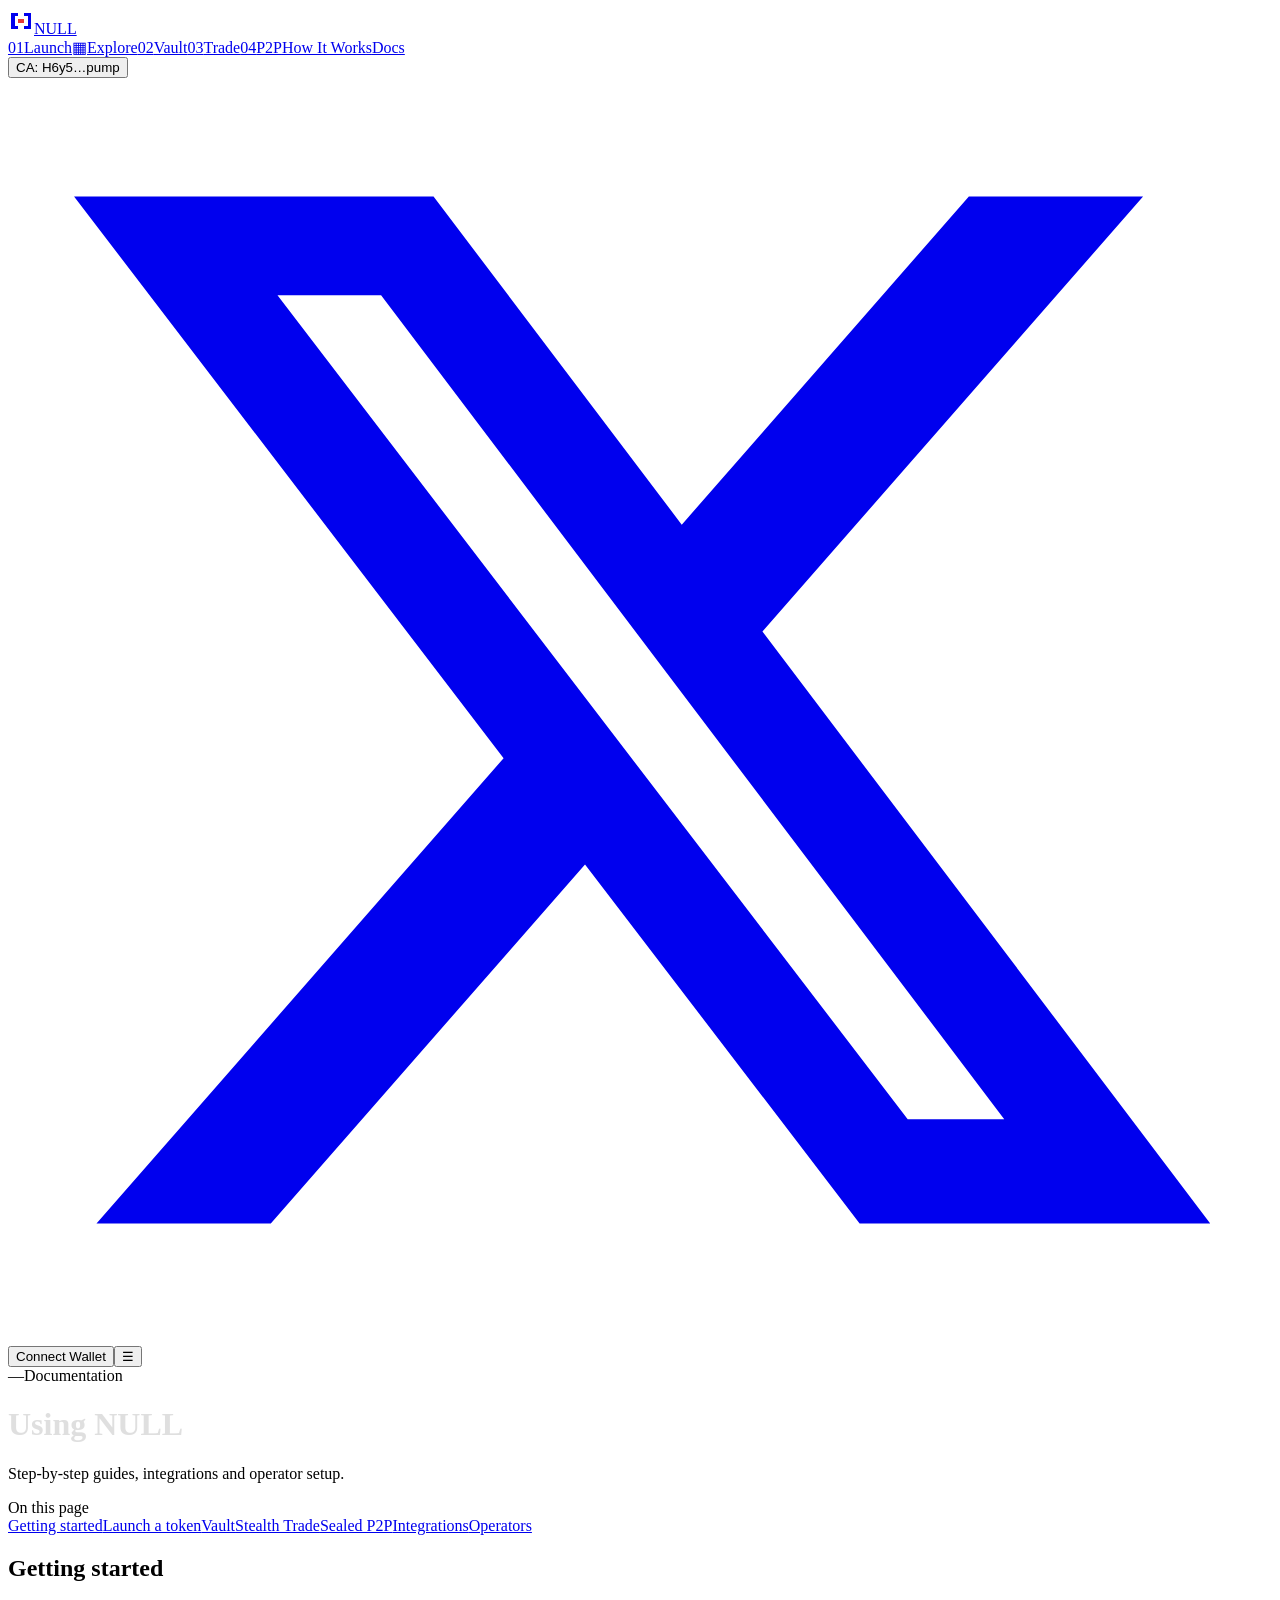
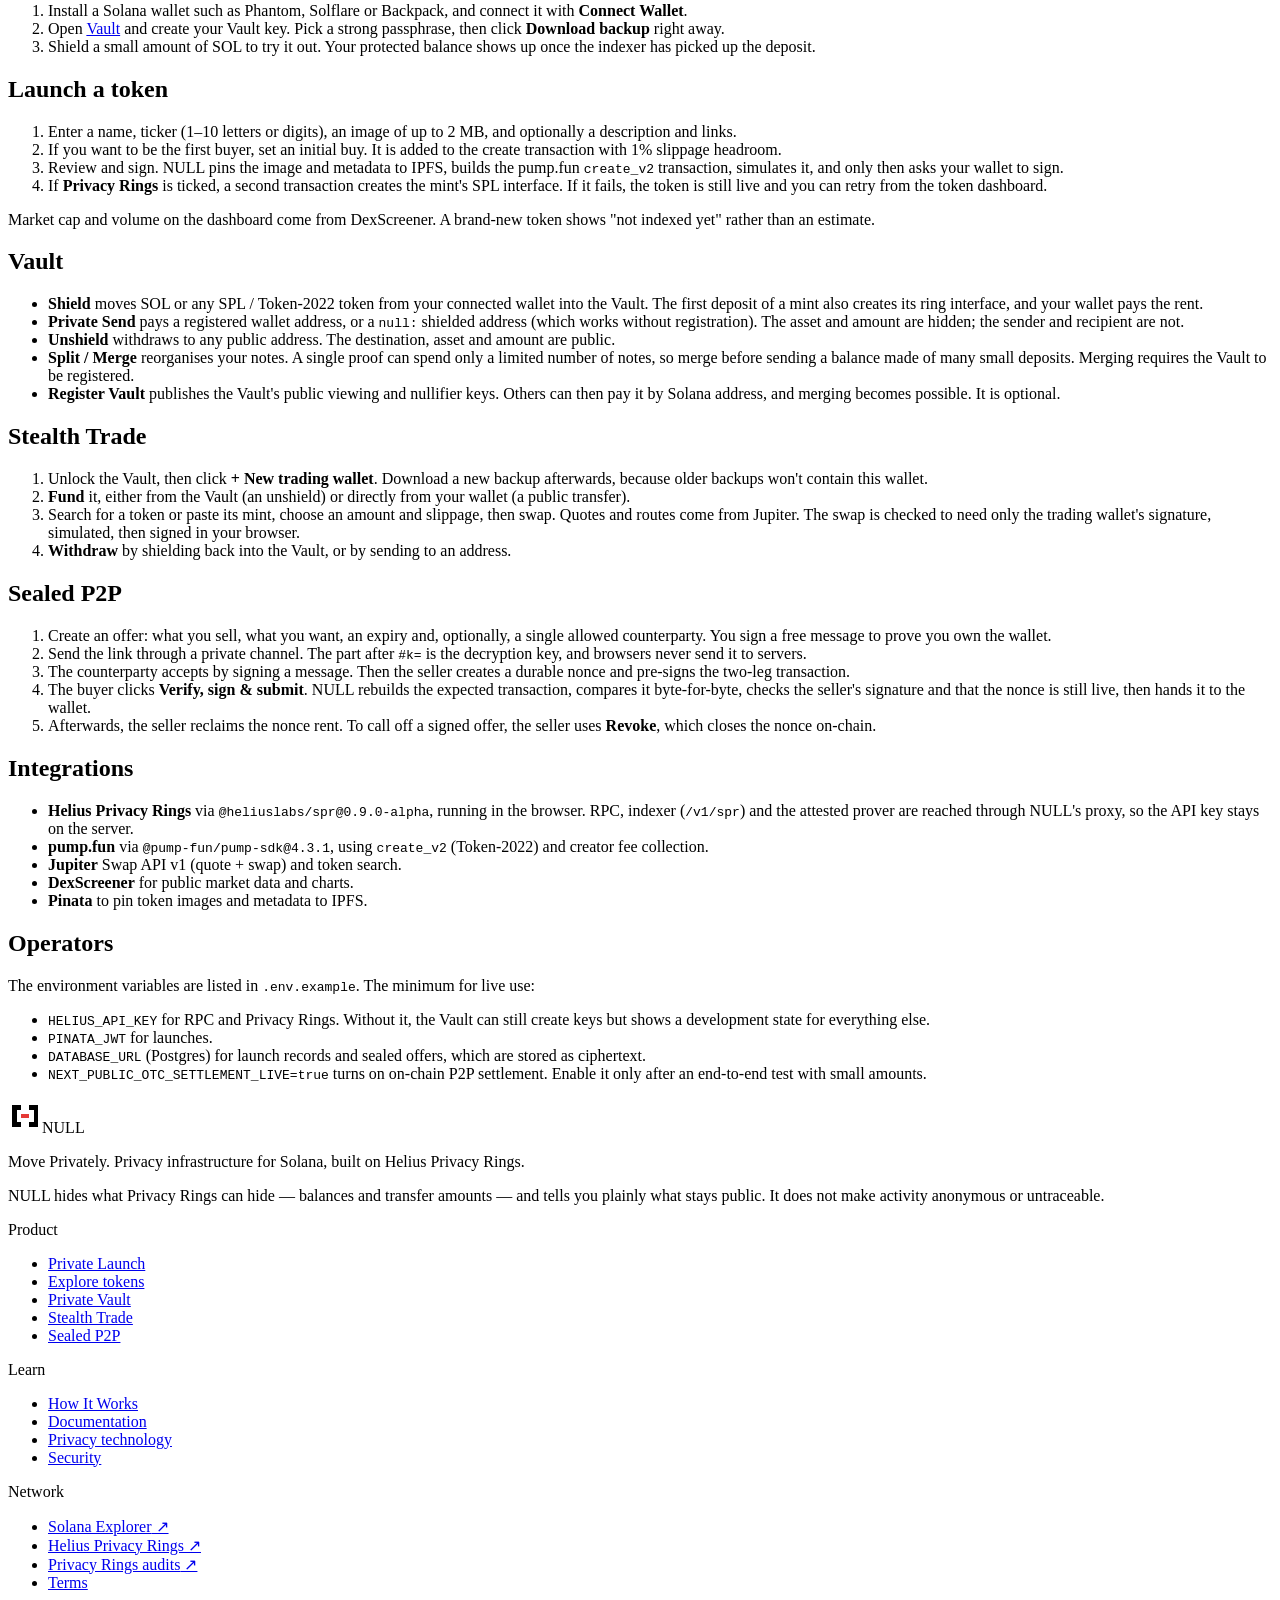
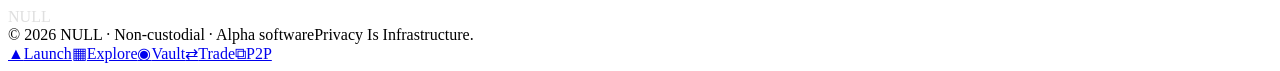
==== commit dcddeeee: "Restore the originally uploaded frontend and effects" ====
--- a/docs/index.html
+++ b/docs/index.html
@@ -1 +1 @@
-<!DOCTYPE html><html lang="en" class="_07jdaW_variable BVULza_variable Nwxp5W_variable"><head><meta charSet="utf-8"/><meta name="viewport" content="width=device-width, initial-scale=1"/><link rel="stylesheet" href="../_next/static/chunks/0mvtl4-lt6dqq.css" data-precedence="next"/><link rel="preload" as="script" fetchPriority="low" href="../_next/static/chunks/310vm2bl3xxpt.js"/><script src="../_next/static/chunks/0tz-82jdaa63a.js" async=""></script><script src="../_next/static/chunks/39_j1bdzreq0m.js" async=""></script><script src="../_next/static/chunks/0b8ium35djf5z.js" async=""></script><script src="../_next/static/chunks/turbopack-2u1d16houkiyo.js" async=""></script><script src="../_next/static/chunks/0ob28oyk-szaa.js" async=""></script><script src="../_next/static/chunks/3a-avq550zklu.js" async=""></script><script src="../_next/static/chunks/1bym98i0lyh_o.js" async=""></script><script src="../_next/static/chunks/1tvo6ha862r_n.js" async=""></script><script src="../_next/static/chunks/2kb_lkotej76x.js" async=""></script><meta name="theme-color" content="#070707"/><title>Documentation · NULL</title><meta name="description" content="Launch tokens, protect balances, trade through separate wallets and settle P2P deals through one Solana privacy platform, built on Helius Privacy Rings."/><meta property="og:title" content="NULL"/><meta property="og:description" content="Move Privately."/><meta property="og:type" content="website"/><meta name="twitter:card" content="summary_large_image"/><meta name="twitter:title" content="NULL"/><meta name="twitter:description" content="Move Privately."/><link rel="icon" href="../icon.svg?icon.0sf8svpd2gkin.svg" sizes="any" type="image/svg+xml"/><meta name="next-size-adjust" content=""/><script src="../_next/static/chunks/0cz1d0mv5g_q7.js" noModule=""></script><script src="../navigation.js"></script></head><body><div hidden=""><!--$--><!--/$--></div><header class="sticky top-0 z-40 border-b border-line bg-ink/85 backdrop-blur-md"><div class="mx-auto flex h-16 max-w-[1320px] items-center gap-6 px-4 sm:px-6"><a class="shrink-0" aria-label="NULL home" href="../index.html"><span class="group inline-flex items-center gap-2.5 "><svg width="26" height="26" viewBox="0 0 16 16" class="text-fg" shape-rendering="crispEdges" aria-hidden="true"><rect x="2" y="3" width="1" height="1" fill="currentColor"></rect><rect x="3" y="3" width="1" height="1" fill="currentColor"></rect><rect x="4" y="3" width="1" height="1" fill="currentColor"></rect><rect x="5" y="3" width="1" height="1" fill="currentColor"></rect><rect x="10" y="3" width="1" height="1" fill="currentColor"></rect><rect x="11" y="3" width="1" height="1" fill="currentColor"></rect><rect x="12" y="3" width="1" height="1" fill="currentColor"></rect><rect x="13" y="3" width="1" height="1" fill="currentColor"></rect><rect x="2" y="4" width="1" height="1" fill="currentColor"></rect><rect x="3" y="4" width="1" height="1" fill="currentColor"></rect><rect x="4" y="4" width="1" height="1" fill="currentColor"></rect><rect x="5" y="4" width="1" height="1" fill="currentColor"></rect><rect x="10" y="4" width="1" height="1" fill="currentColor"></rect><rect x="11" y="4" width="1" height="1" fill="currentColor"></rect><rect x="12" y="4" width="1" height="1" fill="currentColor"></rect><rect x="13" y="4" width="1" height="1" fill="currentColor"></rect><rect x="2" y="5" width="1" height="1" fill="currentColor"></rect><rect x="3" y="5" width="1" height="1" fill="currentColor"></rect><rect x="12" y="5" width="1" height="1" fill="currentColor"></rect><rect x="13" y="5" width="1" height="1" fill="currentColor"></rect><rect x="2" y="6" width="1" height="1" fill="currentColor"></rect><rect x="3" y="6" width="1" height="1" fill="currentColor"></rect><rect x="12" y="6" width="1" height="1" fill="currentColor"></rect><rect x="13" y="6" width="1" height="1" fill="currentColor"></rect><rect x="2" y="7" width="1" height="1" fill="currentColor"></rect><rect x="3" y="7" width="1" height="1" fill="currentColor"></rect><rect x="6" y="7" width="1" height="1" fill="#E53935"></rect><rect x="7" y="7" width="1" height="1" fill="#E53935"></rect><rect x="8" y="7" width="1" height="1" fill="#E53935"></rect><rect x="9" y="7" width="1" height="1" fill="#E53935"></rect><rect x="12" y="7" width="1" height="1" fill="currentColor"></rect><rect x="13" y="7" width="1" height="1" fill="currentColor"></rect><rect x="2" y="8" width="1" height="1" fill="currentColor"></rect><rect x="3" y="8" width="1" height="1" fill="currentColor"></rect><rect x="6" y="8" width="1" height="1" fill="#E53935"></rect><rect x="7" y="8" width="1" height="1" fill="#E53935"></rect><rect x="8" y="8" width="1" height="1" fill="#E53935"></rect><rect x="9" y="8" width="1" height="1" fill="#E53935"></rect><rect x="12" y="8" width="1" height="1" fill="currentColor"></rect><rect x="13" y="8" width="1" height="1" fill="currentColor"></rect><rect x="2" y="9" width="1" height="1" fill="currentColor"></rect><rect x="3" y="9" width="1" height="1" fill="currentColor"></rect><rect x="12" y="9" width="1" height="1" fill="currentColor"></rect><rect x="13" y="9" width="1" height="1" fill="currentColor"></rect><rect x="2" y="10" width="1" height="1" fill="currentColor"></rect><rect x="3" y="10" width="1" height="1" fill="currentColor"></rect><rect x="12" y="10" width="1" height="1" fill="currentColor"></rect><rect x="13" y="10" width="1" height="1" fill="currentColor"></rect><rect x="2" y="11" width="1" height="1" fill="currentColor"></rect><rect x="3" y="11" width="1" height="1" fill="currentColor"></rect><rect x="4" y="11" width="1" height="1" fill="currentColor"></rect><rect x="5" y="11" width="1" height="1" fill="currentColor"></rect><rect x="10" y="11" width="1" height="1" fill="currentColor"></rect><rect x="11" y="11" width="1" height="1" fill="currentColor"></rect><rect x="12" y="11" width="1" height="1" fill="currentColor"></rect><rect x="13" y="11" width="1" height="1" fill="currentColor"></rect><rect x="2" y="12" width="1" height="1" fill="currentColor"></rect><rect x="3" y="12" width="1" height="1" fill="currentColor"></rect><rect x="4" y="12" width="1" height="1" fill="currentColor"></rect><rect x="5" y="12" width="1" height="1" fill="currentColor"></rect><rect x="10" y="12" width="1" height="1" fill="currentColor"></rect><rect x="11" y="12" width="1" height="1" fill="currentColor"></rect><rect x="12" y="12" width="1" height="1" fill="currentColor"></rect><rect x="13" y="12" width="1" height="1" fill="currentColor"></rect></svg><span class="font-pixel text-[19px] leading-none tracking-[0.08em] text-fg">NULL</span></span></a><nav class="hidden items-center gap-0.5 lg:flex"><a class="whitespace-nowrap rounded-md px-3 py-2 text-sm font-medium transition-colors text-mute hover:text-fg" href="../launch/index.html"><span class="num mr-1.5 text-[10px] text-dim">01</span>Launch</a><a class="whitespace-nowrap rounded-md px-3 py-2 text-sm font-medium transition-colors text-mute hover:text-fg" href="../explore/index.html"><span class="num mr-1.5 text-[10px] text-dim">▦</span>Explore</a><a class="whitespace-nowrap rounded-md px-3 py-2 text-sm font-medium transition-colors text-mute hover:text-fg" href="../vault/index.html"><span class="num mr-1.5 text-[10px] text-dim">02</span>Vault</a><a class="whitespace-nowrap rounded-md px-3 py-2 text-sm font-medium transition-colors text-mute hover:text-fg" href="../trade/index.html"><span class="num mr-1.5 text-[10px] text-dim">03</span>Trade</a><a class="whitespace-nowrap rounded-md px-3 py-2 text-sm font-medium transition-colors text-mute hover:text-fg" href="../p2p/index.html"><span class="num mr-1.5 text-[10px] text-dim">04</span>P2P</a><span class="mx-2 hidden h-4 w-px bg-line-2 xl:block"></span><a class="hidden whitespace-nowrap rounded-md px-3 py-2 text-sm transition-colors xl:block text-mute hover:text-fg" href="../how-it-works/index.html">How It Works</a><a class="hidden whitespace-nowrap rounded-md px-3 py-2 text-sm transition-colors xl:block text-fg" href="../docs/index.html">Docs</a></nav><div class="ml-auto flex items-center gap-2"><button class="chip h-[2.1rem] rounded-md px-3 hover:border-fg-2 hover:text-fg hidden xl:inline-flex" title="H6y5mDHewKBtGeDVdpNemTqpN7zH9mrTw9FfDbiwpump">CA: H6y5…pump</button><a href="https://x.com/nullcrypted" target="_blank" rel="noreferrer" class="btn btn-ghost btn-sm hidden sm:inline-flex" aria-label="NULL on X"><svg viewBox="0 0 24 24" class="h-[15px] w-[15px]" fill="currentColor" aria-hidden="true"><path d="M18.244 2.25h3.308l-7.227 8.26 8.502 11.24H16.17l-5.214-6.817L4.99 21.75H1.68l7.73-8.835L1.254 2.25H8.08l4.713 6.231zm-1.161 17.52h1.833L7.084 4.126H5.117z"></path></svg></a><button class="btn btn-primary btn-sm  hidden sm:inline-flex">Connect Wallet</button><button class="btn btn-ghost btn-sm xl:hidden" aria-label="Menu" aria-expanded="false">☰</button></div></div></header><main><div class="mx-auto max-w-[1320px] px-4 pb-10 sm:px-6"><div class="border-b border-line py-12"><div class="flex items-center gap-3"><span class="num text-sm text-signal-hi">—</span><span class="label">Documentation</span></div><h1 class="mt-4 text-[clamp(2rem,4.6vw,3.4rem)] font-semibold leading-[1] tracking-[-0.04em]"><span class="" aria-label="Using NULL"><span aria-hidden="true"><span style="opacity:0.12">U</span><span style="opacity:0.12">s</span><span style="opacity:0.12">i</span><span style="opacity:0.12">n</span><span style="opacity:0.12">g</span> <span style="opacity:0.12">N</span><span style="opacity:0.12">U</span><span style="opacity:0.12">L</span><span style="opacity:0.12">L</span></span></span></h1><p class="mt-4 max-w-2xl text-[15px] leading-relaxed text-fg-2">Step-by-step guides, integrations and operator setup.</p></div><div class="mt-10 grid gap-10 lg:grid-cols-[220px_1fr]"><nav class="hidden lg:block"><div class="sticky top-24 space-y-2"><div class="label mb-3">On this page</div><a href="#start" class="block text-sm text-mute hover:text-fg">Getting started</a><a href="#launch" class="block text-sm text-mute hover:text-fg">Launch a token</a><a href="#vault" class="block text-sm text-mute hover:text-fg">Vault</a><a href="#trade" class="block text-sm text-mute hover:text-fg">Stealth Trade</a><a href="#p2p" class="block text-sm text-mute hover:text-fg">Sealed P2P</a><a href="#integrations" class="block text-sm text-mute hover:text-fg">Integrations</a><a href="#operators" class="block text-sm text-mute hover:text-fg">Operators</a></div></nav><div><div class="max-w-3xl space-y-5 text-[15px] leading-[1.75] text-fg-2 [&amp;_a]:text-fg [&amp;_a]:underline [&amp;_a]:decoration-line-2 [&amp;_a]:underline-offset-4 [&amp;_b]:text-fg [&amp;_code]:rounded [&amp;_code]:bg-ink-3 [&amp;_code]:px-1.5 [&amp;_code]:py-0.5 [&amp;_code]:font-mono [&amp;_code]:text-[13px] [&amp;_h2]:pt-8 [&amp;_h2]:text-2xl [&amp;_h2]:font-semibold [&amp;_h2]:tracking-[-0.02em] [&amp;_h2]:text-fg [&amp;_h3]:pt-4 [&amp;_h3]:text-lg [&amp;_h3]:font-semibold [&amp;_h3]:text-fg [&amp;_li]:pl-1 [&amp;_ol]:list-decimal [&amp;_ol]:space-y-2 [&amp;_ol]:pl-5 [&amp;_ul]:list-disc [&amp;_ul]:space-y-2 [&amp;_ul]:pl-5"><h2 id="start">Getting started</h2><ol><li>Install a Solana wallet such as Phantom, Solflare or Backpack, and connect it with <b>Connect Wallet</b>.</li><li>Open <a href="../vault/index.html">Vault</a> and create your Vault key. Pick a strong passphrase, then click <b>Download backup</b> right away.</li><li>Shield a small amount of SOL to try it out. Your protected balance shows up once the indexer has picked up the deposit.</li></ol><h2 id="launch">Launch a token</h2><ol><li>Enter a name, ticker (1–10 letters or digits), an image of up to 2 MB, and optionally a description and links.</li><li>If you want to be the first buyer, set an initial buy. It is added to the create transaction with 1% slippage headroom.</li><li>Review and sign. NULL pins the image and metadata to IPFS, builds the pump.fun <code>create_v2</code> transaction, simulates it, and only then asks your wallet to sign.</li><li>If <b>Privacy Rings</b> is ticked, a second transaction creates the mint&#x27;s SPL interface. If it fails, the token is still live and you can retry from the token dashboard.</li></ol><p>Market cap and volume on the dashboard come from DexScreener. A brand-new token shows &quot;not indexed yet&quot; rather than an estimate.</p><h2 id="vault">Vault</h2><ul><li><b>Shield</b> moves SOL or any SPL / Token-2022 token from your connected wallet into the Vault. The first deposit of a mint also creates its ring interface, and your wallet pays the rent.</li><li><b>Private Send</b> pays a registered wallet address, or a <code>null:</code> shielded address (which works without registration). The asset and amount are hidden; the sender and recipient are not.</li><li><b>Unshield</b> withdraws to any public address. The destination, asset and amount are public.</li><li><b>Split / Merge</b> reorganises your notes. A single proof can spend only a limited number of notes, so merge before sending a balance made of many small deposits. Merging requires the Vault to be registered.</li><li><b>Register Vault</b> publishes the Vault&#x27;s public viewing and nullifier keys. Others can then pay it by Solana address, and merging becomes possible. It is optional.</li></ul><h2 id="trade">Stealth Trade</h2><ol><li>Unlock the Vault, then click <b>+ New trading wallet</b>. Download a new backup afterwards, because older backups won&#x27;t contain this wallet.</li><li><b>Fund</b> it, either from the Vault (an unshield) or directly from your wallet (a public transfer).</li><li>Search for a token or paste its mint, choose an amount and slippage, then swap. Quotes and routes come from Jupiter. The swap is checked to need only the trading wallet&#x27;s signature, simulated, then signed in your browser.</li><li><b>Withdraw</b> by shielding back into the Vault, or by sending to an address.</li></ol><h2 id="p2p">Sealed P2P</h2><ol><li>Create an offer: what you sell, what you want, an expiry and, optionally, a single allowed counterparty. You sign a free message to prove you own the wallet.</li><li>Send the link through a private channel. The part after <code>#k=</code> is the decryption key, and browsers never send it to servers.</li><li>The counterparty accepts by signing a message. Then the seller creates a durable nonce and pre-signs the two-leg transaction.</li><li>The buyer clicks <b>Verify, sign &amp; submit</b>. NULL rebuilds the expected transaction, compares it byte-for-byte, checks the seller&#x27;s signature and that the nonce is still live, then hands it to the wallet.</li><li>Afterwards, the seller reclaims the nonce rent. To call off a signed offer, the seller uses <b>Revoke</b>, which closes the nonce on-chain.</li></ol><h2 id="integrations">Integrations</h2><ul><li><b>Helius Privacy Rings</b> via <code>@heliuslabs/spr@0.9.0-alpha</code>, running in the browser. RPC, indexer (<code>/v1/spr</code>) and the attested prover are reached through NULL&#x27;s proxy, so the API key stays on the server.</li><li><b>pump.fun</b> via <code>@pump-fun/pump-sdk@4.3.1</code>, using <code>create_v2</code> (Token-2022) and creator fee collection.</li><li><b>Jupiter</b> Swap API v1 (quote + swap) and token search.</li><li><b>DexScreener</b> for public market data and charts.</li><li><b>Pinata</b> to pin token images and metadata to IPFS.</li></ul><h2 id="operators">Operators</h2><p>The environment variables are listed in <code>.env.example</code>. The minimum for live use:</p><ul><li><code>HELIUS_API_KEY</code> for RPC and Privacy Rings. Without it, the Vault can still create keys but shows a development state for everything else.</li><li><code>PINATA_JWT</code> for launches.</li><li><code>DATABASE_URL</code> (Postgres) for launch records and sealed offers, which are stored as ciphertext.</li><li><code>NEXT_PUBLIC_OTC_SETTLEMENT_LIVE=true</code> turns on on-chain P2P settlement. Enable it only after an end-to-end test with small amounts.</li></ul></div></div></div></div><!--$--><!--/$--></main><footer class="mt-24 border-t border-line pb-24 lg:pb-0"><div class="mx-auto grid max-w-[1320px] gap-10 px-4 py-14 sm:px-6 md:grid-cols-[1.4fr_repeat(3,1fr)]"><div><div class="flex items-center gap-3"><svg width="34" height="34" viewBox="0 0 16 16" class="" shape-rendering="crispEdges" aria-hidden="true"><rect x="2" y="3" width="1" height="1" fill="currentColor"></rect><rect x="3" y="3" width="1" height="1" fill="currentColor"></rect><rect x="4" y="3" width="1" height="1" fill="currentColor"></rect><rect x="5" y="3" width="1" height="1" fill="currentColor"></rect><rect x="10" y="3" width="1" height="1" fill="currentColor"></rect><rect x="11" y="3" width="1" height="1" fill="currentColor"></rect><rect x="12" y="3" width="1" height="1" fill="currentColor"></rect><rect x="13" y="3" width="1" height="1" fill="currentColor"></rect><rect x="2" y="4" width="1" height="1" fill="currentColor"></rect><rect x="3" y="4" width="1" height="1" fill="currentColor"></rect><rect x="4" y="4" width="1" height="1" fill="currentColor"></rect><rect x="5" y="4" width="1" height="1" fill="currentColor"></rect><rect x="10" y="4" width="1" height="1" fill="currentColor"></rect><rect x="11" y="4" width="1" height="1" fill="currentColor"></rect><rect x="12" y="4" width="1" height="1" fill="currentColor"></rect><rect x="13" y="4" width="1" height="1" fill="currentColor"></rect><rect x="2" y="5" width="1" height="1" fill="currentColor"></rect><rect x="3" y="5" width="1" height="1" fill="currentColor"></rect><rect x="12" y="5" width="1" height="1" fill="currentColor"></rect><rect x="13" y="5" width="1" height="1" fill="currentColor"></rect><rect x="2" y="6" width="1" height="1" fill="currentColor"></rect><rect x="3" y="6" width="1" height="1" fill="currentColor"></rect><rect x="12" y="6" width="1" height="1" fill="currentColor"></rect><rect x="13" y="6" width="1" height="1" fill="currentColor"></rect><rect x="2" y="7" width="1" height="1" fill="currentColor"></rect><rect x="3" y="7" width="1" height="1" fill="currentColor"></rect><rect x="6" y="7" width="1" height="1" fill="#E53935"></rect><rect x="7" y="7" width="1" height="1" fill="#E53935"></rect><rect x="8" y="7" width="1" height="1" fill="#E53935"></rect><rect x="9" y="7" width="1" height="1" fill="#E53935"></rect><rect x="12" y="7" width="1" height="1" fill="currentColor"></rect><rect x="13" y="7" width="1" height="1" fill="currentColor"></rect><rect x="2" y="8" width="1" height="1" fill="currentColor"></rect><rect x="3" y="8" width="1" height="1" fill="currentColor"></rect><rect x="6" y="8" width="1" height="1" fill="#E53935"></rect><rect x="7" y="8" width="1" height="1" fill="#E53935"></rect><rect x="8" y="8" width="1" height="1" fill="#E53935"></rect><rect x="9" y="8" width="1" height="1" fill="#E53935"></rect><rect x="12" y="8" width="1" height="1" fill="currentColor"></rect><rect x="13" y="8" width="1" height="1" fill="currentColor"></rect><rect x="2" y="9" width="1" height="1" fill="currentColor"></rect><rect x="3" y="9" width="1" height="1" fill="currentColor"></rect><rect x="12" y="9" width="1" height="1" fill="currentColor"></rect><rect x="13" y="9" width="1" height="1" fill="currentColor"></rect><rect x="2" y="10" width="1" height="1" fill="currentColor"></rect><rect x="3" y="10" width="1" height="1" fill="currentColor"></rect><rect x="12" y="10" width="1" height="1" fill="currentColor"></rect><rect x="13" y="10" width="1" height="1" fill="currentColor"></rect><rect x="2" y="11" width="1" height="1" fill="currentColor"></rect><rect x="3" y="11" width="1" height="1" fill="currentColor"></rect><rect x="4" y="11" width="1" height="1" fill="currentColor"></rect><rect x="5" y="11" width="1" height="1" fill="currentColor"></rect><rect x="10" y="11" width="1" height="1" fill="currentColor"></rect><rect x="11" y="11" width="1" height="1" fill="currentColor"></rect><rect x="12" y="11" width="1" height="1" fill="currentColor"></rect><rect x="13" y="11" width="1" height="1" fill="currentColor"></rect><rect x="2" y="12" width="1" height="1" fill="currentColor"></rect><rect x="3" y="12" width="1" height="1" fill="currentColor"></rect><rect x="4" y="12" width="1" height="1" fill="currentColor"></rect><rect x="5" y="12" width="1" height="1" fill="currentColor"></rect><rect x="10" y="12" width="1" height="1" fill="currentColor"></rect><rect x="11" y="12" width="1" height="1" fill="currentColor"></rect><rect x="12" y="12" width="1" height="1" fill="currentColor"></rect><rect x="13" y="12" width="1" height="1" fill="currentColor"></rect></svg><span class="font-pixel text-xl tracking-[0.08em]">NULL</span></div><p class="mt-4 max-w-xs text-sm leading-relaxed text-mute">Move Privately. Privacy infrastructure for Solana, built on Helius Privacy Rings.</p><p class="mt-4 max-w-xs text-xs leading-relaxed text-dim">NULL hides what Privacy Rings can hide — balances and transfer amounts — and tells you plainly what stays public. It does not make activity anonymous or untraceable.</p></div><div><div class="label">Product</div><ul class="mt-4 space-y-2.5"><li><a class="text-sm text-fg-2 hover:text-fg" href="../launch/index.html">Private Launch</a></li><li><a class="text-sm text-fg-2 hover:text-fg" href="../explore/index.html">Explore tokens</a></li><li><a class="text-sm text-fg-2 hover:text-fg" href="../vault/index.html">Private Vault</a></li><li><a class="text-sm text-fg-2 hover:text-fg" href="../trade/index.html">Stealth Trade</a></li><li><a class="text-sm text-fg-2 hover:text-fg" href="../p2p/index.html">Sealed P2P</a></li></ul></div><div><div class="label">Learn</div><ul class="mt-4 space-y-2.5"><li><a class="text-sm text-fg-2 hover:text-fg" href="../how-it-works/index.html">How It Works</a></li><li><a class="text-sm text-fg-2 hover:text-fg" href="../docs/index.html">Documentation</a></li><li><a class="text-sm text-fg-2 hover:text-fg" href="../how-it-works/index.html#privacy">Privacy technology</a></li><li><a class="text-sm text-fg-2 hover:text-fg" href="../security/index.html">Security</a></li></ul></div><div><div class="label">Network</div><ul class="mt-4 space-y-2.5"><li><a href="https://solscan.io" target="_blank" rel="noreferrer" class="text-sm text-fg-2 hover:text-fg">Solana Explorer<!-- --> ↗</a></li><li><a href="https://www.helius.dev/privacy" target="_blank" rel="noreferrer" class="text-sm text-fg-2 hover:text-fg">Helius Privacy Rings<!-- --> ↗</a></li><li><a href="https://www.helius.dev/docs/privacy/audits" target="_blank" rel="noreferrer" class="text-sm text-fg-2 hover:text-fg">Privacy Rings audits<!-- --> ↗</a></li><li><a class="text-sm text-fg-2 hover:text-fg" href="../terms/index.html">Terms</a></li></ul></div></div><div class="mx-auto max-w-[1320px] overflow-hidden px-4 sm:px-6" aria-hidden="true"><div class="font-pixel select-none text-center text-[clamp(5rem,26vw,22rem)] leading-[0.8] tracking-[0.02em] text-ink-4 transition-colors hover:text-signal-lo" aria-label="NULL"><span aria-hidden="true"><span style="opacity:0.12">N</span><span style="opacity:0.12">U</span><span style="opacity:0.12">L</span><span style="opacity:0.12">L</span></span></div></div><div class="border-t border-line"><div class="num mx-auto flex max-w-[1320px] flex-wrap items-center justify-between gap-3 px-4 py-5 text-[11px] uppercase tracking-[0.12em] text-dim sm:px-6"><span>© <!-- -->2026<!-- --> NULL · Non-custodial · Alpha software</span><span>Privacy Is Infrastructure.</span></div></div></footer><nav class="fixed inset-x-0 bottom-0 z-40 border-t border-line bg-ink/95 pb-[env(safe-area-inset-bottom)] backdrop-blur-md lg:hidden" aria-label="Tools"><div class="grid grid-cols-5"><a class="flex flex-col items-center gap-0.5 py-2.5 text-[11px] font-medium text-mute" href="../launch/index.html"><span class="text-base leading-none ">▲</span>Launch</a><a class="flex flex-col items-center gap-0.5 py-2.5 text-[11px] font-medium text-mute" href="../explore/index.html"><span class="text-base leading-none ">▦</span>Explore</a><a class="flex flex-col items-center gap-0.5 py-2.5 text-[11px] font-medium text-mute" href="../vault/index.html"><span class="text-base leading-none ">◉</span>Vault</a><a class="flex flex-col items-center gap-0.5 py-2.5 text-[11px] font-medium text-mute" href="../trade/index.html"><span class="text-base leading-none ">⇄</span>Trade</a><a class="flex flex-col items-center gap-0.5 py-2.5 text-[11px] font-medium text-mute" href="../p2p/index.html"><span class="text-base leading-none ">⧉</span>P2P</a></div></nav><script id="_R_">(globalThis["TURBOPACK"] || (globalThis["TURBOPACK"] = [])).push({"otherChunks":["static/chunks/310vm2bl3xxpt.js","static/chunks/0tz-82jdaa63a.js","static/chunks/39_j1bdzreq0m.js","static/chunks/0b8ium35djf5z.js"],"runtimeModuleIds":[94553]});</script><script src="../_next/static/chunks/310vm2bl3xxpt.js" async=""></script><script>(self.__next_f=self.__next_f||[]).push([0])</script><script>self.__next_f.push([1,"1:\"$Sreact.fragment\"\n4:\"../_next/static/chunks/0ob28oyk-szaa.js\"\n5:\"../_next/static/chunks/3a-avq550zklu.js\"\n6:\"../_next/static/chunks/1bym98i0lyh_o.js\"\n7:\"../_next/static/chunks/1tvo6ha862r_n.js\"\n8:\"../_next/static/chunks/2kb_lkotej76x.js\"\n9:I[39756,[\"$4\",\"$5\",\"$6\",\"$7\",\"$8\"],\"default\"]\na:I[37457,[\"$4\",\"$5\",\"$6\",\"$7\",\"$8\"],\"default\"]\nd:I[18575,[\"$4\",\"$5\",\"$6\",\"$7\",\"$8\"],\"Decrypt\"]\n1e:\"ViewportBoundary\"\n1f:I[97367,[\"$4\",\"$5\",\"$6\",\"$7\",\"$8\"],\"$1e\"]\n21:\"MetadataBoundary\"\n22:I[97367,[\"$4\",\"$5\",\"$6\",\"$7\",\"$8\"],\"$21\"]\n23:\"$Sreact.suspense\"\n25:I[68027,[\"$4\",\"$5\",\"$6\",\"$7\",\"$8\"],\"default\",1]\n:HL[\"../_next/static/chunks/0mvtl4-lt6dqq.css\",\"style\"]\n:HL[\"../_next/static/media/4a0b7dd978568ff2-s.p.3fofz6dws3mg0.woff2\",\"font\",{\"crossOrigin\":\"\",\"type\":\"font/woff2\"}]\n:HL[\"../_next/static/media/53897e768d329f66-s.p.3t6q91iet4nsy.woff2\",\"font\",{\"crossOrigin\":\"\",\"type\":\"font/woff2\"}]\n:HL[\"../_next/static/media/cbb1b71f089ac5c8-s.p.0twlw20dvfl-2.woff2\",\"font\",{\"crossOrigin\":\"\",\"type\":\"font/woff2\"}]\n:HL[\"../_next/static/media/cc68f550ae21708a-s.p.3dosikwwiz7p4.woff2\",\"font\",{\"crossOrigin\":\"\",\"type\":\"font/woff2\"}]\nb:X\nc:[[\"children\",{\"s\":\"__PAGE__\",\"d\":{\"r\":[\"$\",\"$1\",\"c\",{\"children\":[[\"$\",\"div\",null,{\"className\":\"mx-auto max-w-[1320px] px-4 pb-10 sm:px-6\",\"children\":[[\"$\",\"div\",null,{\"className\":\"border-b border-line py-12\",\"children\":[[\"$\",\"div\",null,{\"className\":\"flex items-center gap-3\",\"children\":[[\"$\",\"span\",null,{\"className\":\"num text-sm text-signal-hi\",\"children\":\"—\"}],[\"$\",\"span\",null,{\"className\":\"label\",\"children\":\"Documentation\"}]]}],[\"$\",\"h1\",null,{\"className\":\"mt-4 text-[clamp(2rem,4.6vw,3.4rem)] font-semibold leading-[1] tracking-[-0.04em]\",\"children\":[\"$\",\"$Ld\",null,{\"text\":\"Using NULL\"}]}],[\"$\",\"p\",null,{\"className\":\"mt-4 max-w-2xl text-[15px] leading-relaxed text-fg-2\",\"children\":\"Step-by-step guides, integrations and operator setup.\"}]]}],[\"$\",\"div\",null,{\"className\":\"mt-10 grid gap-10 lg:grid-cols-[220px_1fr]\",\"children\":[[\"$\",\"nav\",null,{\"className\":\"hidden lg:block\",\"children\":[\"$\",\"div\",null,{\"className\":\"sticky top-24 space-y-2\",\"children\":[[\"$\",\"div\",null,{\"className\":\"label mb-3\",\"children\":\"On this page\"}],[[\"$\",\"a\",\"start\",{\"href\":\"#start\",\"className\":\"block text-sm text-mute hover:text-fg\",\"children\":\"Getting started\"}],[\"$\",\"a\",\"launch\",{\"href\":\"#launch\",\"className\":\"block text-sm text-mute hover:text-fg\",\"children\":\"Launch a token\"}],[\"$\",\"a\",\"vault\",{\"href\":\"#vault\",\"className\":\"block text-sm text-mute hover:text-fg\",\"children\":\"Vault\"}],[\"$\",\"a\",\"trade\",{\"href\":\"#trade\",\"className\":\"block text-sm text-mute hover:text-fg\",\"children\":\"Stealth Trade\"}],[\"$\",\"a\",\"p2p\",{\"href\":\"#p2p\",\"className\":\"block text-sm text-mute hover:text-fg\",\"children\":\"Sealed P2P\"}],[\"$\",\"a\",\"integrations\",{\"href\":\"#integrations\",\"className\":\"block text-sm text-mute hover:text-fg\",\"children\":\"Integrations\"}],[\"$\",\"a\",\"operators\",{\"href\":\"#operators\",\"className\":\"block text-sm text-mute hover:text-fg\",\"children\":\"Operators\"}]]]}]}],[\"$\",\"div\",null,{\"children\":[\"$\",\"div\",null,{\"className\":\"max-w-3xl space-y-5 text-[15px] leading-[1.75] text-fg-2 [\u0026_a]:text-fg [\u0026_a]:underline [\u0026_a]:decoration-line-2 [\u0026_a]:underline-offset-4 [\u0026_b]:text-fg [\u0026_code]:rounded [\u0026_code]:bg-ink-3 [\u0026_code]:px-1.5 [\u0026_code]:py-0.5 [\u0026_code]:font-mono [\u0026_code]:text-[13px] [\u0026_h2]:pt-8 [\u0026_h2]:text-2xl [\u0026_h2]:font-semibold [\u0026_h2]:tracking-[-0.02em] [\u0026_h2]:text-fg [\u0026_h3]:pt-4 [\u0026_h3]:text-lg [\u0026_h3]:font-semibold [\u0026_h3]:text-fg [\u0026_li]:pl-1 [\u0026_ol]:list-decimal [\u0026_ol]:space-y-2 [\u0026_ol]:pl-5 [\u0026_ul]:list-disc [\u0026_ul]:space-y-2 [\u0026_ul]:pl-5\",\"children\":[[\"$\",\"h2\",null,{\"id\":\"start\",\"children\":\"Getting started\"}],[\"$\",\"ol\",null,{\"children\":[[\"$\",\"li\",null,{\"children\":[\"Install a Solana wallet such as Phantom, Solflare or Backpack, and connect it with \",[\"$\",\"b\",null,{\"children\":\"Connect Wallet\"}],\".\"]}],[\"$\",\"li\",null,{\"children\":[\"Open \",[\"$\",\"a\",null,{\"href\":\"/vault\",\"children\":\"Vault\"}],\" and create your Vault key. Pick a strong passphrase, then click \",[\"$\",\"b\",null,{\"children\":\"Download backup\"}],\" right away.\"]}],[\"$\",\"li\",null,{\"children\":\"Shield a small amount of SOL to try it out. Your protected balance shows up once the indexer has picked up the deposit.\"}]]}],[\"$\",\"h2\",null,{\"id\":\"launch\",\"children\":\"Launch a token\"}],[\"$\",\"ol\",null,{\"children\":[[\"$\",\"li\",null,{\"children\":\"Enter a name, ticker (1–10 letters or digits), an image of up to 2 MB, and optionally a description and links.\"}],\"$Le\",\"$Lf\",\"$L10\"]}],\"$L11\",\"$L12\",\"$L13\",\"$L14\",\"$L15\",\"$L16\",\"$L17\",\"$L18\",\"$L19\",\"$L1a\",\"$L1b\",\"$L1c\"]}]}]]}]]}],null,\"$L1d\"]}],\"p\":false,\"v\":null}}]]\n3:[[\"children\",{\"s\":\"docs\",\"d\":{\"r\":[\"$\",\"$1\",\"c\",{\"children\":[null,[\"$\",\"$L9\",null,{\"parallelRouterKey\":\"children\",\"error\":\"$undefined\",\"errorStyles\":\"$undefined\",\"errorScripts\":\"$undefined\",\"template\":[\"$\",\"$La\",null,{}],\"templateStyles\":\"$undefined\",\"templateScripts\":\"$undefined\",\"notFound\":\"$undefined\",\"forbidden\":\"$undefined\",\"unauthorized\":\"$undefined\"}]]}],\"p\":false,\"v\":\"$b\"},\"c\":\"$Qc\"}]]\n0:{\"P\":null,\"c\":[\"\",\"docs\"],\"q\":\"\",\"i\":false,\"t\":{\"t\":{\"s\":\"\",\"h\":16,\"d\":{\"r\":[\"$\",\"$1\",\"c\",{\"children\":[[[\"$\",\"link\",\"0\",{\"rel\":\"stylesheet\",\"href\":\"../_next/static/chunks/0mvtl4-lt6dqq.css\",\"precedence\":\"next\",\"crossOrigin\":\"$undefined\",\"nonce\":\"$undefined\"}],[\"$\",\"script\",\"script-0\",{\"src\":\"../_next/static/chunks/0ob28oyk-szaa.js\",\"async\":true,\"nonce\":\"$undefined\"}],[\"$\",\"script\",\"script-1\",{\"src\":\"../_next/static/chunks/3a-avq550zklu.js\",\"async\":true,\"nonce\":\"$undefined\"}],[\"$\",\"script\",\"script-2\",{\"src\":\"../_next/static/chunks/1bym98i0lyh_o.js\",\"async\":true,\"nonce\":\"$undefined\"}],[\"$\",\"script\",\"script-3\",{\"src\":\"../_next/static/chunks/1tvo6ha862r_n.js\",\"async\":true,\"nonce\":\"$undefined\"}],[\"$\",\"script\",\"script-4\",{\"src\":\"../_next/static/chunks/2kb_lkotej76x.js\",\"async\":true,\"nonce\":\"$undefined\"}]],\"$L2\"]}],\"p\":false,\"v\":null},\"c\":\"$Q3\"},\"h\":{\"r\":[\"$\",\"$1\",\"h\",{\"children\":[null,[\"$\",\"$L1f\",null,{\"children\":\"$L20\"}],[\"$\",\"$L22\",null,{\"children\":[[\"$\",\"div\",null,{\"hidden\":true,\"children\":[\"$\",\"$23\",null,{\"name\":\"Next.Metadata\",\"children\":\"$L24\"}]}],null]}],[\"$\",\"meta\",null,{\"name\":\"next-size-adjust\",\"content\":\"\"}]]}],\"p\":false,\"v\":null}},\"m\":\"$undefined\",\"G\":[\"$25\",[[\"$\",\"link\",\"0\",{\"rel\":\"stylesheet\",\"href\":\"../_next/static/chunks/0mvtl4-lt6dqq.css\",\"precedence\":\"next\",\"crossOrigin\":\"$undefined\",\"nonce\":\"$undefined\"}]]],\"S\":false,\"r\":\"$undefined\",\"s\":\"$undefined\",\"a\":\"$undefined\",\"l\":\"$undefined\",\"p\":\"$undefined\",\"d\":\"$undefined\",\"b\":\"zHu462WXPgmFw-u4OiDfZ\"}\n26:I[97367,[\"$4\",\"$5\",\"$6\",\"$7\",\"$8\"],\"OutletBoundary\"]\nb:C\ne:[\"$\",\"li\",null,{\"children\":\"If you want to be the first buyer, set an initial buy. It is added to the create transaction with 1% slippage headroom.\"}]\nf:[\"$\",\"li\",null,{\"children\":[\"Review and sign. NULL pins the image and metadata to IPFS, builds the pump.fun \",[\"$\",\"code\",null,{\"children\":\"create_v2\"}],\" transaction, simulates it, and only then asks your wallet to sign.\"]}]\n10:[\"$\",\"li\",null,{\"children\":[\"If \",[\"$\",\"b\",null,{\"children\":\"Privacy Rings\"}],\" is ticked, a second transaction creates the mint's SPL interface. If it fails, the token is still live and you can retry from the token dashboard.\"]}]\n11:[\"$\",\"p\",null,{\"children\":\"Market cap and volume on the dashboard come from DexScreener. A brand-new token shows \\\"not indexed yet\\\" rather than an estimate.\"}]\n12:[\"$\",\"h2\",null,{\"id\":\"vault\",\"children\":\"Vault\"}]\n13:[\"$\",\"ul\",null,{\"children\":[[\"$\",\"li\",null,{\"children\":[[\"$\",\"b\",null,{\"children\":\"Shield\"}],\" moves SOL or any SPL / Token-2022 token from your connected wallet into the Vault. The first deposit of a mint also creates its ring interface, and your wallet pays the rent.\"]}],[\"$\",\"li\",null,{\"children\":[[\"$\",\"b\",null,{\"children\":\"Private Send\"}],\" pays a registered wallet address, or a \",[\"$\",\"code\",null,{\"children\":\"null:\"}],\" shielded address (which works without registration). The asset and amount are hidden; the sender and recipient are not.\"]}],[\"$\",\"li\",null,{\"children\":[[\"$\",\"b\",null,{\"children\":\"Unshield\"}],\" withdraws to any public address. The destination, asset and amount are public.\"]}],[\"$\",\"li\",null,{\"children\":[[\"$\",\"b\",null,{\"children\":\"Split / Merge\"}],\" reorganises your notes. A single proof can spend only a limited number of notes, so merge before sending a balance made of many small deposits. Merging requires the Vault to be registered.\"]}],[\"$\",\"li\",null,{\"children\":[[\"$\",\"b\",null,{\"children\":\"Register Vault\"}],\" publishes the Vault's public viewing and nullifier keys. Others can then pay it by Solana address, and merging becomes possible. It is optional.\"]}]]}]\n14:[\"$\",\"h2\",null,{\"id\":\"trade\",\"children\":\"Stealth Trade\"}]\n15:[\"$\",\"ol\",null,{\"children\":[[\"$\",\"li\",null,{\"children\":[\"Unlock the Vault, then click \",[\"$\",\"b\",null,{\"children\":\"+ New trading wallet\"}],\". Download a new backup afterwards, because older backups won't contain this wallet.\"]}],[\"$\",\"li\",null,{\"children\":[[\"$\",\"b\",null,{\"children\":\"Fund\"}],\" it, either from the Vault (an unshield) or directly from your wallet (a public transfer).\"]}],[\"$\",\"li\",null,{\"children\":\"Search for a token or paste its mint, choose an amount and slippage, then swap. Quotes and routes come from Jupiter. The swap is checked to need only the trading wallet's signature, simulated, then signed in your browser.\"}],[\"$\",\"li\",null,{\"children\":[[\"$\",\"b\",null,{\"children\":\"Withdraw\"}],\" by shielding back into the Vault, or by sending to an address.\"]}]]}]\n16:[\"$\",\"h2\",null,{\"id\":\"p2p\",\"children\":\"Sealed P2P\"}]\n17:[\"$\",\"ol\",null,{\"children\":[[\"$\",\"li\",null,{\"children\":\"Create an offer: what you sell, what you want, an expiry and, optionally, a single allowed counterparty. You sign a free message to prove you own the wallet.\"}],[\"$\",\"li\",null,{\"children\":[\"Send the link through a private channel. The part after \",[\"$\",\"code\",null,{\"children\":\"#k=\"}],\" is the decryption key, and browsers never send it to servers.\"]}],[\"$\",\"li\",null,{\"children\":\"The counterparty accepts by signing a message. Then the seller creates a durable nonce and pre-signs the two-leg transaction.\"}],[\"$\",\"li\",null,{\"children\":[\"The buyer clicks \",[\"$\",\"b\",null,{\"children\":\"Verify, sign \u0026 submit\"}],\". NULL rebuilds the expected transaction, compares it byte-for-byte, checks the seller's signature and that the nonce is still live, then hands it to the wallet.\"]}],[\"$\",\"li\",null,{\"children\":[\"Afterwards, the seller reclaims the nonce rent. To call off a signed offer, the seller uses \",[\"$\",\"b\",null,{\"children\":\"Revoke\"}],\", which closes the nonce on-chain.\"]}]]}]\n18:[\"$\",\"h2\",null,{\"id\":\"integrations\",\"children\":\"Integrations\"}]\n19:[\"$\",\"ul\",null,{\"children\":[[\"$\",\"li\",null,{\"children\":[[\"$\",\"b\",null,{\"children\":\"Helius Privacy Rings\"}],\" via \",[\"$\",\"code\",null,{\"children\":\"@heliuslabs/spr@0.9.0-alpha\"}],\", running in the browser. RPC, indexer (\",[\"$\",\"code\",null,{\"children\":\"/v1/spr\"}],\") and the attested prover are reached through NULL's proxy, so the API key stays on the server.\"]}],[\"$\",\"li\",null,{\"children\":[[\"$\",\"b\",null,{\"children\":\"pump.fun\"}],\" via \",[\"$\",\"code\",null,{\"children\":\"@pump-fun/pump-sdk@4.3.1\"}],\", using \",[\"$\",\"code\",null,{\"children\":\"create_v2\"}],\" (Token-2022) and creator fee collection.\"]}],[\"$\",\"li\",null,{\"children\":[[\"$\",\"b\",null,{\"children\":\"Jupiter\"}],\" Swap API v1 (quote + swap) and token search.\"]}],[\"$\",\"li\",null,{\"children\":[[\"$\",\"b\",null,{\"children\":\"DexScreener\"}],\" for public market data and charts.\"]}],[\"$\",\"li\",null,{\"children\":[[\"$\",\"b\",null,{\"children\":\"Pinata\"}],\" to pin token images and metadata to IPFS.\"]}]]}]\n1a:[\"$\",\"h2\",null,{\"id\":\"operators\",\"children\":\"Operators\"}]\n1b:[\"$\",\"p\",null,{\"children\":[\"The environment variables are listed in \",[\"$\",\"code\",null,{\"children\":\".env.example\"}],\". The minimum for live use:\"]}]\n1c:[\"$\",\"ul\",null,{\"children\":[[\"$\",\"li\",null,{\"children\":[[\"$\",\"code\",null,{\"children\":\"HELIUS_API_KEY\"}],\" for RPC and Privacy Rings. Without it, the Vault can still create keys but shows a development state for everything else.\"]}],[\"$\",\"li\",null,{\"children\":[[\"$\",\"code\",null,{\"children\":\"PINATA_JWT\"}],\" for launches.\"]}],[\"$\",\"li\",null,{\"children\":[[\"$\",\"code\",null,{\"children\":\"DATABASE_URL\"}],\" (Postgres) for launch records and sealed offers, which are stored as ciphertext.\"]}],[\"$\",\"li\",null,{\"children\":[[\"$\",\"code\",null,{\"children\":\"NEXT_PUBLIC_OTC_SETTLEMENT_LIVE=true\"}],\" turns on on-chain P2P settlement. Enable it only after an end-to-end test with small amounts.\"]}]]}]\n1d:[\"$\",\"$L26\",null,{\"children\":[\"$\",\"$23\",null,{\"name\":\"Next.MetadataOutlet\",\"children\":\"$@27\"}]}]\n28:I[28739,[\"$4\",\"$5\",\"$6\",\"$7\",\"$8\"],\"Providers\"]\n29:I[13293,[\"$4\",\"$5\",\"$6\",\"$7\",\"$8\"],\"Header\"]\n2:[\"$\",\"html\",null,{\"lang\":\"en\",\"className\":\"_07jdaW_variable BVULza_variable Nwxp5W_variable\",\"children\":[\"$\",\"body\",null,{\"children\":[\"$\",\"$L28\",null,{\"initial\":{\"xUrl\":\"https://x.com/nullcrypted\",\"ca\":\"H6y5mDHewKBtGeDVdpNemTqpN7zH9mrTw9FfDbiwpump\"},\"children\":[[\"$\",\"$L29\",null,{}],[\"$\",\"main\",null,{\"children\":[\"$\",\"$L9\",null,{\"parallelRouterKey\":\"children\",\"error\":\"$undefined\",\"errorStyles\":\"$undefined\",\"errorScripts\":\"$undefined\",\"template\":[\"$\",\"$La\",null,{}],\"templateStyles\":\"$undefined\",\"templateScripts\":\"$undefined\",\"notFound\":[[[\"$\",\"title\",null,{\"children\":\"404: This page could not be found.\"}],[\"$\",\"div\",null,{\"style\":{\"fontFamily\":\"system-ui,\\\"Segoe UI\\\",Roboto,Helvetica,Arial,sans-serif,\\\"Apple Color Emoji\\\",\\\"Segoe UI Emoji\\\"\",\"height\":\"100vh\",\"textAlign\":\"center\",\"display\":\"flex\",\"flexDirection\":\"column\",\"alignItems\":\"center\",\"justifyContent\":\"center\"},\"children\":[\"$\",\"div\",null,{\"children\":[[\"$\",\"style\",null,{\"dangerouslySetInnerHTML\":{\"__html\":\"body{color:#000;background:#fff;margin:0}.next-error-h1{border-right:1px solid rgba(0,0,0,.3)}@media (prefers-color-scheme:dark){body{color:#fff;background:#000}.next-error-h1{border-right:1px solid rgba(255,255,255,.3)}}\"}}],[\"$\",\"h1\",null,{\"className\":\"next-error-h1\",\"style\":{\"display\":\"inline-block\",\"margin\":\"0 20px 0 0\",\"padding\":\"0 23px 0 0\",\"fontSize\":24,\"fontWeight\":500,\"verticalAlign\":\"top\",\"lineHeight\":\"49px\"},\"children\":404}],[\"$\",\"div\",null,{\"style\":{\"display\":\"inline-block\"},\"children\":[\"$\",\"h2\",null,{\"style\":{\"fontSize\":14,\"fontWeight\":400,\"lineHeight\":\"49px\",\"margin\":0},\"children\":\"This page could not be found.\"}]}]]}]}]],[]],\"forbidden\":\"$undefined\",\"unauthorized\":\"$undefined\"}]}],[\"$\",\"footer\",null,{\"className\":\"mt-24 border-t border-line pb-24 lg:pb-0\",\"children\":[[\"$\",\"div\",null,{\"className\":\"mx-auto grid max-w-[1320px] gap-10 px-4 py-14 sm:px-6 md:grid-cols-[1.4fr_repeat(3,1fr)]\",\"children\":[[\"$\",\"div\",null,{\"children\":[[\"$\",\"div\",null,{\"className\":\"flex items-center gap-3\",\"children\":[[\"$\",\"svg\",null,{\"width\":34,\"height\":34,\"viewBox\":\"0 0 16 16\",\"className\":\"\",\"shapeRendering\":\"crispEdges\",\"aria-hidden\":true,\"children\":[[\"$\",\"rect\",\"0\",{\"x\":2,\"y\":3,\"width\":\"1\",\"height\":\"1\",\"fill\":\"currentColor\",\"className\":\"$undefined\"}],[\"$\",\"rect\",\"1\",{\"x\":3,\"y\":3,\"width\":\"1\",\"height\":\"1\",\"fill\":\"currentColor\",\"className\":\"$undefined\"}],[\"$\",\"rect\",\"2\",{\"x\":4,\"y\":3,\"width\":\"1\",\"height\":\"1\",\"fill\":\"currentColor\",\"className\":\"$undefined\"}],[\"$\",\"rect\",\"3\",{\"x\":5,\"y\":3,\"width\":\"1\",\"height\":\"1\",\"fill\":\"currentColor\",\"className\":\"$undefined\"}],[\"$\",\"rect\",\"4\",{\"x\":10,\"y\":3,\"width\":\"1\",\"height\":\"1\",\"fill\":\"currentColor\",\"className\":\"$undefined\"}],[\"$\",\"rect\",\"5\",{\"x\":11,\"y\":3,\"width\":\"1\",\"height\":\"1\",\"fill\":\"currentColor\",\"className\":\"$undefined\"}],[\"$\",\"rect\",\"6\",{\"x\":12,\"y\":3,\"width\":\"1\",\"height\":\"1\",\"fill\":\"currentColor\",\"className\":\"$undefined\"}],[\"$\",\"rect\",\"7\",{\"x\":13,\"y\":3,\"width\":\"1\",\"height\":\"1\",\"fill\":\"currentColor\",\"className\":\"$undefined\"}],[\"$\",\"rect\",\"8\",{\"x\":2,\"y\":4,\"width\":\"1\",\"height\":\"1\",\"fill\":\"currentColor\",\"className\":\"$undefined\"}],[\"$\",\"rect\",\"9\",{\"x\":3,\"y\":4,\"width\":\"1\",\"height\":\"1\",\"fill\":\"currentColor\",\"className\":\"$undefined\"}],[\"$\",\"rect\",\"10\",{\"x\":4,\"y\":4,\"width\":\"1\",\"height\":\"1\",\"fill\":\"currentColor\",\"className\":\"$undefined\"}],[\"$\",\"rect\",\"11\",{\"x\":5,\"y\":4,\"width\":\"1\",\"height\":\"1\",\"fill\":\"currentColor\",\"className\":\"$undefined\"}],[\"$\",\"rect\",\"12\",{\"x\":10,\"y\":4,\"width\":\"1\",\"height\":\"1\",\"fill\":\"currentColor\",\"className\":\"$undefined\"}],[\"$\",\"rect\",\"13\",{\"x\":11,\"y\":4,\"width\":\"1\",\"height\":\"1\",\"fill\":\"currentColor\",\"className\":\"$undefined\"}],[\"$\",\"rect\",\"14\",{\"x\":12,\"y\":4,\"width\":\"1\",\"height\":\"1\",\"fill\":\"currentColor\",\"className\":\"$undefined\"}],[\"$\",\"rect\",\"15\",{\"x\":13,\"y\":4,\"width\":\"1\",\"height\":\"1\",\"fill\":\"currentColor\",\"className\":\"$undefined\"}],[\"$\",\"rect\",\"16\",{\"x\":2,\"y\":5,\"width\":\"1\",\"height\":\"1\",\"fill\":\"currentColor\",\"className\":\"$undefined\"}],[\"$\",\"rect\",\"17\",{\"x\":3,\"y\":5,\"width\":\"1\",\"height\":\"1\",\"fill\":\"currentColor\",\"className\":\"$undefined\"}],[\"$\",\"rect\",\"18\",{\"x\":12,\"y\":5,\"width\":\"1\",\"height\":\"1\",\"fill\":\"currentColor\",\"className\":\"$undefined\"}],[\"$\",\"rect\",\"19\",{\"x\":13,\"y\":5,\"width\":\"1\",\"height\":\"1\",\"fill\":\"currentColor\",\"className\":\"$undefined\"}],[\"$\",\"rect\",\"20\",{\"x\":2,\"y\":6,\"width\":\"1\",\"height\":\"1\",\"fill\":\"currentColor\",\"className\":\"$undefined\"}],[\"$\",\"rect\",\"21\",{\"x\":3,\"y\":6,\"width\":\"1\",\"height\":\"1\",\"fill\":\"currentColor\",\"className\":\"$undefined\"}],[\"$\",\"rect\",\"22\",{\"x\":12,\"y\":6,\"width\":\"1\",\"height\":\"1\",\"fill\":\"currentColor\",\"className\":\"$undefined\"}],[\"$\",\"rect\",\"23\",{\"x\":13,\"y\":6,\"width\":\"1\",\"height\":\"1\",\"fill\":\"currentColor\",\"className\":\"$undefined\"}],[\"$\",\"rect\",\"24\",{\"x\":2,\"y\":7,\"width\":\"1\",\"height\":\"1\",\"fill\":\"currentColor\",\"className\":\"$undefined\"}],[\"$\",\"rect\",\"25\",{\"x\":3,\"y\":7,\"width\":\"1\",\"height\":\"1\",\"fill\":\"currentColor\",\"className\":\"$undefined\"}],[\"$\",\"rect\",\"26\",{\"x\":6,\"y\":7,\"width\":\"1\",\"height\":\"1\",\"fill\":\"#E53935\",\"className\":\"$undefined\"}],[\"$\",\"rect\",\"27\",{\"x\":7,\"y\":7,\"width\":\"1\",\"height\":\"1\",\"fill\":\"#E53935\",\"className\":\"$undefined\"}],[\"$\",\"rect\",\"28\",{\"x\":8,\"y\":7,\"width\":\"1\",\"height\":\"1\",\"fill\":\"#E53935\",\"className\":\"$undefined\"}],[\"$\",\"rect\",\"29\",{\"x\":9,\"y\":7,\"width\":\"1\",\"height\":\"1\",\"fill\":\"#E53935\",\"className\":\"$undefined\"}],[\"$\",\"rect\",\"30\",{\"x\":12,\"y\":7,\"width\":\"1\",\"height\":\"1\",\"fill\":\"currentColor\",\"className\":\"$undefined\"}],[\"$\",\"rect\",\"31\",{\"x\":13,\"y\":7,\"width\":\"1\",\"height\":\"1\",\"fill\":\"currentColor\",\"className\":\"$undefined\"}],[\"$\",\"rect\",\"32\",{\"x\":2,\"y\":8,\"width\":\"1\",\"height\":\"1\",\"fill\":\"currentColor\",\"className\":\"$undefined\"}],[\"$\",\"rect\",\"33\",{\"x\":3,\"y\":8,\"width\":\"1\",\"height\":\"1\",\"fill\":\"currentColor\",\"className\":\"$undefined\"}],\"$L2a\",\"$L2b\",\"$L2c\",\"$L2d\",\"$L2e\",\"$L2f\",\"$L30\",\"$L31\",\"$L32\",\"$L33\",\"$L34\",\"$L35\",\"$L36\",\"$L37\",\"$L38\",\"$L39\",\"$L3a\",\"$L3b\",\"$L3c\",\"$L3d\",\"$L3e\",\"$L3f\",\"$L40\",\"$L41\",\"$L42\",\"$L43\",\"$L44\",\"$L45\",\"$L46\",\"$L47\"]}],\"$L48\"]}],\"$L49\",\"$L4a\"]}],[\"$L4b\",\"$L4c\",\"$L4d\"]]}],\"$L4e\",\"$L4f\"]}],\"$L50\"]}]}]}]\n51:I[22016,[\"$4\",\"$5\",\"$6\",\"$7\",\"$8\"],\"\"]\n52:I[13293,[\"$4\",\"$5\",\"$6\",\"$7\",\"$8\"],\"MobileDock\"]\n2a:[\"$\",\"rect\",\"34\",{\"x\":6,\"y\":8,\"width\":\"1\",\"height\":\"1\",\"fill\":\"#E53935\",\"className\":\"$undefined\"}]\n2b:[\"$\",\"rect\",\"35\",{\"x\":7,\"y\":8,\"width\":\"1\",\"height\":\"1\",\"fill\":\"#E53935\",\"className\":\"$undefined\"}]\n2c:[\"$\",\"rect\",\"36\",{\"x\":8,\"y\":8,\"width\":\"1\",\"height\":\"1\",\"fill\":\"#E53935\",\"className\":\"$undefined\"}]\n2d:[\"$\",\"rect\",\"37\",{\"x\":9,\"y\":8,\"width\":\"1\",\"height\":\"1\",\"fill\":\"#E53935\",\"className\":\"$undefined\"}]\n2e:[\"$\",\"rect\",\"38\",{\"x\":12,\"y\":8,\"width\":\"1\",\"height\":\"1\",\"fill\":\"currentColor\",\"className\":\"$undefined\"}]\n2f:[\"$\",\"rect\",\"39\",{\"x\":13,\"y\":8,\"width\":\"1\",\"height\":\"1\",\"fill\":\"currentColor\",\"className\":\"$undefined\"}]\n30:[\"$\",\"rect\",\"40\",{\"x\":2,\"y\":9,\"width\":\"1\",\"height\":\"1\",\"fill\":\"currentColor\",\"className\":\"$undefined\"}]\n31:[\"$\",\"rect\",\"41\",{\"x\":3,\"y\":9,\"width\":\"1\",\"height\":\"1\",\"fill\":\"currentColor\",\"className\":\"$undefined\"}]\n32:[\"$\",\"rect\",\"42\",{\"x\":12,\"y\":9,\"width\":\"1\",\"height\":\"1\",\"fill\":\"currentColor\",\"className\":\"$undefined\"}]\n33:[\"$\",\"rect\",\"43\",{\"x\":13,\"y\":9,\"width\":\"1\",\"height\":\"1\",\"fill\":\"currentColor\",\"className\":\"$undefined\"}]\n34:[\"$\",\"rect\",\"44\",{\"x\":2,\"y\":10,\"width\":\"1\",\"height\":\"1\",\"fill\":\"currentColor\",\"className\":\"$undefined\"}]\n35:[\"$\",\"rect\",\"45\",{\"x\":3,\"y\":10,\"width\":\"1\",\"height\":\"1\",\"fill\":\"currentColor\",\"className\":\"$undefined\"}]\n36:[\"$\",\"rect\",\"46\",{\"x\":12,\"y\":10,\"width\":\"1\",\"height\":\"1\",\"fill\":\"currentColor\",\"className\":\"$undefined\"}]\n37:[\"$\",\"rect\",\"47\",{\"x\":13,\"y\":10,\"width\":\"1\",\"height\":\"1\",\"fill\":\"currentColor\",\"className\":\"$undefined\"}]\n38:[\"$\",\"rect\",\"48\",{\"x\":2,\"y\":11,\"width\":\"1\",\"height\":\"1\",\"fill\":\"currentColor\",\"className\":\"$undefined\"}]\n39:[\"$\",\"rect\",\"49\",{\"x\":3,\"y\":11,\"width\":\"1\",\"height\":\"1\",\"fill\":\"currentColor\",\"className\":\"$undefined\"}]\n3a:[\"$\",\"rect\",\"50\",{\"x\":4,\"y\":11,\"width\":\"1\",\"height\":\"1\",\"fill\":\"currentColor\",\"className\":\"$undefined\"}]\n3b:[\"$\",\"rect\",\"51\",{\"x\":5,\"y\":11,\"width\":\"1\",\"height\":\"1\",\"fill\":\"currentColor\",\"className\":\"$undefined\"}]\n3c:[\"$\",\"rect\",\"52\",{\"x\":10,\"y\":11,\"width\":\"1\",\"height\":\"1\",\"fill\":\"currentColor\",\"className\":\"$undefined\"}]\n3d:[\"$\",\"rect\",\"53\",{\"x\":11,\"y\":11,\"width\":\"1\",\"height\":\"1\",\"fill\":\"currentColor\",\"className\":\"$undefined\"}]\n3e:[\"$\",\"rect\",\"54\",{\"x\":12,\"y\":11,\"width\":\"1\",\"height\":\"1\",\"fill\":\"currentColor\",\"className\":\"$undefined\"}]\n3f:[\"$\",\"rect\",\"55\",{\"x\":13,\"y\":11,\"width\":\"1\",\"height\":\"1\",\"fill\":\"currentColor\",\"className\":\"$undefined\"}]\n40:[\"$\",\"rect\",\"56\",{\"x\":2,\"y\":12,\"width\":\"1\",\"height\":\"1\",\"fill\":\"currentColor\",\"className\":\"$undefined\"}]\n41:[\"$\",\"rect\",\"57\",{\"x\":3,\"y\":12,\"width\":\"1\",\"height\":\"1\",\"fill\":\"currentColor\",\"className\":\"$undefined\"}]\n42:[\"$\",\"rect\",\"58\",{\"x\":4,\"y\":12,\"width\":\"1\",\"height\":\"1\",\"fill\":\"currentColor\",\"className\":\"$undefined\"}]\n43:[\"$\",\"rect\",\"59\",{\"x\":5,\"y\":12,\"width\":\"1\",\"height\":\"1\",\"fill\":\"currentColor\",\"className\":\"$undefined\"}]\n44:[\"$\",\"rect\",\"60\",{\"x\":10,\"y\":12,\"width\":\"1\",\"height\":\"1\",\"fill\":\"currentColor\",\"className\":\"$undefined\"}]\n45:[\"$\",\"rect\",\"61\",{\"x\":11,\"y\":12,\"width\":\"1\",\"height\":\"1\",\"fill\":\"currentColor\",\"className\":\"$undefined\"}]\n46:[\"$\",\"rect\",\"62\",{\"x\":12,\"y\":12,\"width\":\"1\",\"height\":\"1\",\"fill\":\"currentColor\",\"className\":\"$undefined\"}]\n47:[\"$\",\"rect\",\"63\",{\"x\":13,\"y\":12,\"width\":\"1\",\"height\":\"1\",\"fill\":\"currentColor\",\"className\":\"$undefined\"}]\n48:[\"$\",\"span\",null,{\"className\":\"font-pixel text-xl tracking-[0.08em]\",\"children\":\"NULL\"}]\n49:[\"$\",\"p\",null,{\"className\":\"mt-4 max-w-xs text-sm leading-relaxed text-mute\",\"children\":\"Move Privately. Privacy infrastructure for Solana, built on Helius Privacy Rings.\"}]\n4a:[\"$\",\"p\",null,{\"className\":\"mt-4 max-w-xs text-xs leading-relaxed text-dim\",\"children\":\"NULL hides what Privacy Rings can hide — balances and transfer amounts — and tells you plainly what stays public. It does not make activity anonymous or untraceable.\"}]\n4b:[\"$\",\"div\",\"Product\",{\"children\":[[\"$\",\"div\",null,{\"className\":\"label\",\"children\":\"Product\"}],[\"$\",\"ul\",null,{\"className\":\"mt-4 space-y-2.5\",\"children\":[[\"$\",\"li\",\"/launch\",{\"children\":[\"$\",\"$L51\",null,{\"href\":\"/launch\",\"className\":\"text-sm text-fg-2 hover:text-fg\",\"children\":\"Private Launch\"}]}],[\"$\",\"li\",\"/explore\",{\"children\":[\"$\",\"$L51\",null,{\"href\":\"/explore\",\"className\":\"text-sm text-fg-2 hover:text-fg\",\"children\":\"Explore tokens\"}]}],[\"$\",\"li\",\"/vault\",{\"children\":[\"$\",\"$L51\",null,{\"href\":\"/vault\",\"className\":\"text-sm text-fg-2 hover:text-fg\",\"children\":\"Private Vault\"}]}],[\"$\",\"li\",\"/trade\",{\"children\":[\"$\",\"$L51\",null,{\"href\":\"/trade\",\"className\":\"text-sm text-fg-2 hover:text-fg\",\"children\":\"Stealth Trade\"}]}],[\"$\",\"li\",\"/p2p\",{\"children\":[\"$\",\"$L51\",null,{\"href\":\"/p2p\",\"className\":\"text-sm text-fg-2 hover:text-fg\",\"children\":\"Sealed P2P\"}]}]]}]]}]\n4c:[\"$\",\"div\",\"Learn\",{\"children\":[[\"$\",\"div\",null,{\"className\":\"label\",\"children\":\"Learn\"}],[\"$\",\"ul\",null,{\"className\":\"mt-4 space-y-2.5\",\"children\":[[\"$\",\"li\",\"/how-it-works\",{\"children\":[\"$\",\"$L51\",null,{\"href\":\"/how-it-works\",\"className\":\"text-sm text-fg-2 hover:text-fg\",\"children\":\"How It Works\"}]}],[\"$\",\"li\",\"/docs\",{\"children\":[\"$\",\"$L51\",null,{\"href\":\"/docs\",\"className\":\"text-sm text-fg-2 hover:text-fg\",\"children\":\"Documentation\"}]}],[\"$\",\"li\",\"/how-it-works#privacy\",{\"children\":[\"$\",\"$L51\",null,{\"href\":\"/how-it-works#privacy\",\"className\":\"text-sm text-fg-2 hover:text-fg\",\"children\":\"Privacy technology\"}]}],[\"$\",\"li\",\"/security\",{\"children\":[\"$\",\"$L51\",null,{\"href\":\"/security\",\"className\":\"text-sm text-fg-2 hover:text-fg\",\"children\":\"Security\"}]}]]}]]}]\n4d:[\"$\",\"div\",\"Network\",{\"children\":[[\"$\",\"div\",null,{\"className\":\"label\",\"children\":\"Network\"}],[\"$\",\"ul\",null,{\"className\":\"mt-4 space-y-2.5\",\"children\":[[\"$\",\"li\",\"https://solscan.io\",{\"children\":[\"$\",\"a\",null,{\"href\":\"https://solscan.io\",\"target\":\"_blank\",\"rel\":\"noreferrer\",\"className\":\"text-sm text-fg-2 hover:text-fg\",\"children\":[\"Solana Explorer\",\" ↗\"]}]}],[\"$\",\"li\",\"https://www.helius.dev/privacy\",{\"children\":[\"$\",\"a\",null,{\"href\":\"https://www.helius.dev/privacy\",\"target\":\"_blank\",\"rel\":\"noreferrer\",\"className\":\"text-sm text-fg-2 hover:text-fg\",\"children\":[\"Helius Privacy Rings\",\" ↗\"]}]}],[\"$\",\"li\",\"https://www.helius.dev/docs/privacy/audits\",{\"children\":[\"$\",\"a\",null,{\"href\":\"https://www.helius.dev/docs/privacy/audits\",\"target\":\"_blank\",\"rel\":\"noreferrer\",\"className\":\"text-sm text-fg-2 hover:text-fg\",\"children\":[\"Privacy Rings audits\",\" ↗\"]}]}],[\"$\",\"li\",\"/terms\",{\"children\":[\"$\",\"$L51\",null,{\"href\":\"/terms\",\"className\":\"text-sm text-fg-2 hover:text-fg\",\"children\":\"Terms\"}]}]]}]]}]\n4e:[\"$\",\"div\",null,{\"className\":\"mx-auto max-w-[1320px] overflow-hidden px-4 sm:px-6\",\"aria-hidden\":true,\"children\":[\"$\",\"$Ld\",null,{\"as\":\"div\",\"text\":\"NULL\",\"rescramble\":true,\"className\":\"font-pixel select-none text-center text-[clamp(5rem,26vw,22rem)] leading-[0.8] tracking-[0.02em] text-ink-4 transition-colors hover:text-signal-lo\"}]}]\n4f:[\"$\",\"div\",null,{\"className\":\"border-t border-line\",\"children\":[\"$\",\"div\",null,{\"className\":\"num mx-auto flex max-w-[1320px] flex-wrap items-center justify-between gap-3 px-4 py-5 text-[11px] uppercase tracking-[0.12em] text-dim sm:px-6\",\"children\":[[\"$\",\"span\",null,{\"children\":[\"© \",2026,\" NULL · Non-custodial · Alpha software\"]}],[\"$\",\"span\",null,{\"children\":\"Privacy Is Infrastructure.\"}]]}]}]\n50:[\"$\",\"$L52\",null,{}]\n20:[[\"$\",\"meta\",\"0\",{\"charSet\":\"utf-8\"}],[\"$\",\"meta\",\"1\",{\"name\":\"viewport\",\"content\":\"width=device-width, initial-scale=1\"}],[\"$\",\"meta\",\"2\",{\"name\":\"theme-color\",\"content\":\"#070707\"}]]\n53:I[27201,[\"$4\",\"$5\",\"$6\",\"$7\",\"$8\"],\"IconMark\"]\n24:[[\"$\",\"title\",\"0\",{\"children\":\"Documentation · NULL\"}],[\"$\",\"meta\",\"1\",{\"name\":\"description\",\"content\":\"Launch tokens, protect balances, trade through separate wallets and settle P2P deals through one Solana privacy platform, built on Helius Privacy Rings.\"}],[\"$\",\"meta\",\"2\",{\"property\":\"og:title\",\"content\":\"NULL\"}],[\"$\",\"meta\",\"3\",{\"property\":\"og:description\",\"content\":\"Move Privately.\"}],[\"$\",\"meta\",\"4\",{\"property\":\"og:type\",\"content\":\"website\"}],[\"$\",\"meta\",\"5\",{\"name\":\"twitter:card\",\"content\":\"summary_large_image\"}],[\"$\",\"meta\",\"6\",{\"name\":\"twitter:title\",\"content\":\"NULL\"}],[\"$\",\"meta\",\"7\",{\"name\":\"twitter:description\",\"content\":\"Move Privately.\"}],[\"$\",\"link\",\"8\",{\"rel\":\"icon\",\"href\":\"/icon.svg?icon.0sf8svpd2gkin.svg\",\"sizes\":\"any\",\"type\":\"image/svg+xml\"}],[\"$\",\"$L53\",\"9\",{}]]\n27:null\n"])</script></body></html>+<!DOCTYPE html><html lang="en" class="_07jdaW_variable BVULza_variable Nwxp5W_variable"><head><meta charSet="utf-8"/><meta name="viewport" content="width=device-width, initial-scale=1"/><link rel="stylesheet" href="/tbbb/_next/static/chunks/0mvtl4-lt6dqq.css" data-precedence="next"/><link rel="preload" as="script" fetchPriority="low" href="/tbbb/_next/static/chunks/310vm2bl3xxpt.js"/><script src="/tbbb/_next/static/chunks/0tz-82jdaa63a.js" async=""></script><script src="/tbbb/_next/static/chunks/39_j1bdzreq0m.js" async=""></script><script src="/tbbb/_next/static/chunks/0b8ium35djf5z.js" async=""></script><script src="/tbbb/_next/static/chunks/turbopack-2u1d16houkiyo.js" async=""></script><script src="/tbbb/_next/static/chunks/0ob28oyk-szaa.js" async=""></script><script src="/tbbb/_next/static/chunks/3a-avq550zklu.js" async=""></script><script src="/tbbb/_next/static/chunks/1bym98i0lyh_o.js" async=""></script><script src="/tbbb/_next/static/chunks/1tvo6ha862r_n.js" async=""></script><script src="/tbbb/_next/static/chunks/2kb_lkotej76x.js" async=""></script><meta name="theme-color" content="#070707"/><title>Documentation · NULL</title><meta name="description" content="Launch tokens, protect balances, trade through separate wallets and settle P2P deals through one Solana privacy platform, built on Helius Privacy Rings."/><meta property="og:title" content="NULL"/><meta property="og:description" content="Move Privately."/><meta property="og:type" content="website"/><meta name="twitter:card" content="summary_large_image"/><meta name="twitter:title" content="NULL"/><meta name="twitter:description" content="Move Privately."/><link rel="icon" href="/tbbb/icon.svg?icon.0sf8svpd2gkin.svg" sizes="any" type="image/svg+xml"/><meta name="next-size-adjust" content=""/><script src="/tbbb/_next/static/chunks/0cz1d0mv5g_q7.js" noModule=""></script></head><body><div hidden=""><!--$--><!--/$--></div><header class="sticky top-0 z-40 border-b border-line bg-ink/85 backdrop-blur-md"><div class="mx-auto flex h-16 max-w-[1320px] items-center gap-6 px-4 sm:px-6"><a class="shrink-0" aria-label="NULL home" href="/tbbb/index.html"><span class="group inline-flex items-center gap-2.5 "><svg width="26" height="26" viewBox="0 0 16 16" class="text-fg" shape-rendering="crispEdges" aria-hidden="true"><rect x="2" y="3" width="1" height="1" fill="currentColor"></rect><rect x="3" y="3" width="1" height="1" fill="currentColor"></rect><rect x="4" y="3" width="1" height="1" fill="currentColor"></rect><rect x="5" y="3" width="1" height="1" fill="currentColor"></rect><rect x="10" y="3" width="1" height="1" fill="currentColor"></rect><rect x="11" y="3" width="1" height="1" fill="currentColor"></rect><rect x="12" y="3" width="1" height="1" fill="currentColor"></rect><rect x="13" y="3" width="1" height="1" fill="currentColor"></rect><rect x="2" y="4" width="1" height="1" fill="currentColor"></rect><rect x="3" y="4" width="1" height="1" fill="currentColor"></rect><rect x="4" y="4" width="1" height="1" fill="currentColor"></rect><rect x="5" y="4" width="1" height="1" fill="currentColor"></rect><rect x="10" y="4" width="1" height="1" fill="currentColor"></rect><rect x="11" y="4" width="1" height="1" fill="currentColor"></rect><rect x="12" y="4" width="1" height="1" fill="currentColor"></rect><rect x="13" y="4" width="1" height="1" fill="currentColor"></rect><rect x="2" y="5" width="1" height="1" fill="currentColor"></rect><rect x="3" y="5" width="1" height="1" fill="currentColor"></rect><rect x="12" y="5" width="1" height="1" fill="currentColor"></rect><rect x="13" y="5" width="1" height="1" fill="currentColor"></rect><rect x="2" y="6" width="1" height="1" fill="currentColor"></rect><rect x="3" y="6" width="1" height="1" fill="currentColor"></rect><rect x="12" y="6" width="1" height="1" fill="currentColor"></rect><rect x="13" y="6" width="1" height="1" fill="currentColor"></rect><rect x="2" y="7" width="1" height="1" fill="currentColor"></rect><rect x="3" y="7" width="1" height="1" fill="currentColor"></rect><rect x="6" y="7" width="1" height="1" fill="#E53935"></rect><rect x="7" y="7" width="1" height="1" fill="#E53935"></rect><rect x="8" y="7" width="1" height="1" fill="#E53935"></rect><rect x="9" y="7" width="1" height="1" fill="#E53935"></rect><rect x="12" y="7" width="1" height="1" fill="currentColor"></rect><rect x="13" y="7" width="1" height="1" fill="currentColor"></rect><rect x="2" y="8" width="1" height="1" fill="currentColor"></rect><rect x="3" y="8" width="1" height="1" fill="currentColor"></rect><rect x="6" y="8" width="1" height="1" fill="#E53935"></rect><rect x="7" y="8" width="1" height="1" fill="#E53935"></rect><rect x="8" y="8" width="1" height="1" fill="#E53935"></rect><rect x="9" y="8" width="1" height="1" fill="#E53935"></rect><rect x="12" y="8" width="1" height="1" fill="currentColor"></rect><rect x="13" y="8" width="1" height="1" fill="currentColor"></rect><rect x="2" y="9" width="1" height="1" fill="currentColor"></rect><rect x="3" y="9" width="1" height="1" fill="currentColor"></rect><rect x="12" y="9" width="1" height="1" fill="currentColor"></rect><rect x="13" y="9" width="1" height="1" fill="currentColor"></rect><rect x="2" y="10" width="1" height="1" fill="currentColor"></rect><rect x="3" y="10" width="1" height="1" fill="currentColor"></rect><rect x="12" y="10" width="1" height="1" fill="currentColor"></rect><rect x="13" y="10" width="1" height="1" fill="currentColor"></rect><rect x="2" y="11" width="1" height="1" fill="currentColor"></rect><rect x="3" y="11" width="1" height="1" fill="currentColor"></rect><rect x="4" y="11" width="1" height="1" fill="currentColor"></rect><rect x="5" y="11" width="1" height="1" fill="currentColor"></rect><rect x="10" y="11" width="1" height="1" fill="currentColor"></rect><rect x="11" y="11" width="1" height="1" fill="currentColor"></rect><rect x="12" y="11" width="1" height="1" fill="currentColor"></rect><rect x="13" y="11" width="1" height="1" fill="currentColor"></rect><rect x="2" y="12" width="1" height="1" fill="currentColor"></rect><rect x="3" y="12" width="1" height="1" fill="currentColor"></rect><rect x="4" y="12" width="1" height="1" fill="currentColor"></rect><rect x="5" y="12" width="1" height="1" fill="currentColor"></rect><rect x="10" y="12" width="1" height="1" fill="currentColor"></rect><rect x="11" y="12" width="1" height="1" fill="currentColor"></rect><rect x="12" y="12" width="1" height="1" fill="currentColor"></rect><rect x="13" y="12" width="1" height="1" fill="currentColor"></rect></svg><span class="font-pixel text-[19px] leading-none tracking-[0.08em] text-fg">NULL</span></span></a><nav class="hidden items-center gap-0.5 lg:flex"><a class="whitespace-nowrap rounded-md px-3 py-2 text-sm font-medium transition-colors text-mute hover:text-fg" href="/tbbb/launch/index.html"><span class="num mr-1.5 text-[10px] text-dim">01</span>Launch</a><a class="whitespace-nowrap rounded-md px-3 py-2 text-sm font-medium transition-colors text-mute hover:text-fg" href="/tbbb/explore/index.html"><span class="num mr-1.5 text-[10px] text-dim">▦</span>Explore</a><a class="whitespace-nowrap rounded-md px-3 py-2 text-sm font-medium transition-colors text-mute hover:text-fg" href="/tbbb/vault/index.html"><span class="num mr-1.5 text-[10px] text-dim">02</span>Vault</a><a class="whitespace-nowrap rounded-md px-3 py-2 text-sm font-medium transition-colors text-mute hover:text-fg" href="/tbbb/trade/index.html"><span class="num mr-1.5 text-[10px] text-dim">03</span>Trade</a><a class="whitespace-nowrap rounded-md px-3 py-2 text-sm font-medium transition-colors text-mute hover:text-fg" href="/tbbb/p2p/index.html"><span class="num mr-1.5 text-[10px] text-dim">04</span>P2P</a><span class="mx-2 hidden h-4 w-px bg-line-2 xl:block"></span><a class="hidden whitespace-nowrap rounded-md px-3 py-2 text-sm transition-colors xl:block text-mute hover:text-fg" href="/tbbb/how-it-works/index.html">How It Works</a><a class="hidden whitespace-nowrap rounded-md px-3 py-2 text-sm transition-colors xl:block text-fg" href="/tbbb/docs/index.html">Docs</a></nav><div class="ml-auto flex items-center gap-2"><button class="chip h-[2.1rem] rounded-md px-3 hover:border-fg-2 hover:text-fg hidden xl:inline-flex" title="H6y5mDHewKBtGeDVdpNemTqpN7zH9mrTw9FfDbiwpump">CA: H6y5…pump</button><a href="https://x.com/nullcrypted" target="_blank" rel="noreferrer" class="btn btn-ghost btn-sm hidden sm:inline-flex" aria-label="NULL on X"><svg viewBox="0 0 24 24" class="h-[15px] w-[15px]" fill="currentColor" aria-hidden="true"><path d="M18.244 2.25h3.308l-7.227 8.26 8.502 11.24H16.17l-5.214-6.817L4.99 21.75H1.68l7.73-8.835L1.254 2.25H8.08l4.713 6.231zm-1.161 17.52h1.833L7.084 4.126H5.117z"></path></svg></a><button class="btn btn-primary btn-sm  hidden sm:inline-flex">Connect Wallet</button><button class="btn btn-ghost btn-sm xl:hidden" aria-label="Menu" aria-expanded="false">☰</button></div></div></header><main><div class="mx-auto max-w-[1320px] px-4 pb-10 sm:px-6"><div class="border-b border-line py-12"><div class="flex items-center gap-3"><span class="num text-sm text-signal-hi">—</span><span class="label">Documentation</span></div><h1 class="mt-4 text-[clamp(2rem,4.6vw,3.4rem)] font-semibold leading-[1] tracking-[-0.04em]"><span class="" aria-label="Using NULL"><span aria-hidden="true"><span style="opacity:0.12">U</span><span style="opacity:0.12">s</span><span style="opacity:0.12">i</span><span style="opacity:0.12">n</span><span style="opacity:0.12">g</span> <span style="opacity:0.12">N</span><span style="opacity:0.12">U</span><span style="opacity:0.12">L</span><span style="opacity:0.12">L</span></span></span></h1><p class="mt-4 max-w-2xl text-[15px] leading-relaxed text-fg-2">Step-by-step guides, integrations and operator setup.</p></div><div class="mt-10 grid gap-10 lg:grid-cols-[220px_1fr]"><nav class="hidden lg:block"><div class="sticky top-24 space-y-2"><div class="label mb-3">On this page</div><a href="#start" class="block text-sm text-mute hover:text-fg">Getting started</a><a href="#launch" class="block text-sm text-mute hover:text-fg">Launch a token</a><a href="#vault" class="block text-sm text-mute hover:text-fg">Vault</a><a href="#trade" class="block text-sm text-mute hover:text-fg">Stealth Trade</a><a href="#p2p" class="block text-sm text-mute hover:text-fg">Sealed P2P</a><a href="#integrations" class="block text-sm text-mute hover:text-fg">Integrations</a><a href="#operators" class="block text-sm text-mute hover:text-fg">Operators</a></div></nav><div><div class="max-w-3xl space-y-5 text-[15px] leading-[1.75] text-fg-2 [&amp;_a]:text-fg [&amp;_a]:underline [&amp;_a]:decoration-line-2 [&amp;_a]:underline-offset-4 [&amp;_b]:text-fg [&amp;_code]:rounded [&amp;_code]:bg-ink-3 [&amp;_code]:px-1.5 [&amp;_code]:py-0.5 [&amp;_code]:font-mono [&amp;_code]:text-[13px] [&amp;_h2]:pt-8 [&amp;_h2]:text-2xl [&amp;_h2]:font-semibold [&amp;_h2]:tracking-[-0.02em] [&amp;_h2]:text-fg [&amp;_h3]:pt-4 [&amp;_h3]:text-lg [&amp;_h3]:font-semibold [&amp;_h3]:text-fg [&amp;_li]:pl-1 [&amp;_ol]:list-decimal [&amp;_ol]:space-y-2 [&amp;_ol]:pl-5 [&amp;_ul]:list-disc [&amp;_ul]:space-y-2 [&amp;_ul]:pl-5"><h2 id="start">Getting started</h2><ol><li>Install a Solana wallet such as Phantom, Solflare or Backpack, and connect it with <b>Connect Wallet</b>.</li><li>Open <a href="/tbbb/vault/index.html">Vault</a> and create your Vault key. Pick a strong passphrase, then click <b>Download backup</b> right away.</li><li>Shield a small amount of SOL to try it out. Your protected balance shows up once the indexer has picked up the deposit.</li></ol><h2 id="launch">Launch a token</h2><ol><li>Enter a name, ticker (1–10 letters or digits), an image of up to 2 MB, and optionally a description and links.</li><li>If you want to be the first buyer, set an initial buy. It is added to the create transaction with 1% slippage headroom.</li><li>Review and sign. NULL pins the image and metadata to IPFS, builds the pump.fun <code>create_v2</code> transaction, simulates it, and only then asks your wallet to sign.</li><li>If <b>Privacy Rings</b> is ticked, a second transaction creates the mint&#x27;s SPL interface. If it fails, the token is still live and you can retry from the token dashboard.</li></ol><p>Market cap and volume on the dashboard come from DexScreener. A brand-new token shows &quot;not indexed yet&quot; rather than an estimate.</p><h2 id="vault">Vault</h2><ul><li><b>Shield</b> moves SOL or any SPL / Token-2022 token from your connected wallet into the Vault. The first deposit of a mint also creates its ring interface, and your wallet pays the rent.</li><li><b>Private Send</b> pays a registered wallet address, or a <code>null:</code> shielded address (which works without registration). The asset and amount are hidden; the sender and recipient are not.</li><li><b>Unshield</b> withdraws to any public address. The destination, asset and amount are public.</li><li><b>Split / Merge</b> reorganises your notes. A single proof can spend only a limited number of notes, so merge before sending a balance made of many small deposits. Merging requires the Vault to be registered.</li><li><b>Register Vault</b> publishes the Vault&#x27;s public viewing and nullifier keys. Others can then pay it by Solana address, and merging becomes possible. It is optional.</li></ul><h2 id="trade">Stealth Trade</h2><ol><li>Unlock the Vault, then click <b>+ New trading wallet</b>. Download a new backup afterwards, because older backups won&#x27;t contain this wallet.</li><li><b>Fund</b> it, either from the Vault (an unshield) or directly from your wallet (a public transfer).</li><li>Search for a token or paste its mint, choose an amount and slippage, then swap. Quotes and routes come from Jupiter. The swap is checked to need only the trading wallet&#x27;s signature, simulated, then signed in your browser.</li><li><b>Withdraw</b> by shielding back into the Vault, or by sending to an address.</li></ol><h2 id="p2p">Sealed P2P</h2><ol><li>Create an offer: what you sell, what you want, an expiry and, optionally, a single allowed counterparty. You sign a free message to prove you own the wallet.</li><li>Send the link through a private channel. The part after <code>#k=</code> is the decryption key, and browsers never send it to servers.</li><li>The counterparty accepts by signing a message. Then the seller creates a durable nonce and pre-signs the two-leg transaction.</li><li>The buyer clicks <b>Verify, sign &amp; submit</b>. NULL rebuilds the expected transaction, compares it byte-for-byte, checks the seller&#x27;s signature and that the nonce is still live, then hands it to the wallet.</li><li>Afterwards, the seller reclaims the nonce rent. To call off a signed offer, the seller uses <b>Revoke</b>, which closes the nonce on-chain.</li></ol><h2 id="integrations">Integrations</h2><ul><li><b>Helius Privacy Rings</b> via <code>@heliuslabs/spr@0.9.0-alpha</code>, running in the browser. RPC, indexer (<code>/v1/spr</code>) and the attested prover are reached through NULL&#x27;s proxy, so the API key stays on the server.</li><li><b>pump.fun</b> via <code>@pump-fun/pump-sdk@4.3.1</code>, using <code>create_v2</code> (Token-2022) and creator fee collection.</li><li><b>Jupiter</b> Swap API v1 (quote + swap) and token search.</li><li><b>DexScreener</b> for public market data and charts.</li><li><b>Pinata</b> to pin token images and metadata to IPFS.</li></ul><h2 id="operators">Operators</h2><p>The environment variables are listed in <code>.env.example</code>. The minimum for live use:</p><ul><li><code>HELIUS_API_KEY</code> for RPC and Privacy Rings. Without it, the Vault can still create keys but shows a development state for everything else.</li><li><code>PINATA_JWT</code> for launches.</li><li><code>DATABASE_URL</code> (Postgres) for launch records and sealed offers, which are stored as ciphertext.</li><li><code>NEXT_PUBLIC_OTC_SETTLEMENT_LIVE=true</code> turns on on-chain P2P settlement. Enable it only after an end-to-end test with small amounts.</li></ul></div></div></div></div><!--$--><!--/$--></main><footer class="mt-24 border-t border-line pb-24 lg:pb-0"><div class="mx-auto grid max-w-[1320px] gap-10 px-4 py-14 sm:px-6 md:grid-cols-[1.4fr_repeat(3,1fr)]"><div><div class="flex items-center gap-3"><svg width="34" height="34" viewBox="0 0 16 16" class="" shape-rendering="crispEdges" aria-hidden="true"><rect x="2" y="3" width="1" height="1" fill="currentColor"></rect><rect x="3" y="3" width="1" height="1" fill="currentColor"></rect><rect x="4" y="3" width="1" height="1" fill="currentColor"></rect><rect x="5" y="3" width="1" height="1" fill="currentColor"></rect><rect x="10" y="3" width="1" height="1" fill="currentColor"></rect><rect x="11" y="3" width="1" height="1" fill="currentColor"></rect><rect x="12" y="3" width="1" height="1" fill="currentColor"></rect><rect x="13" y="3" width="1" height="1" fill="currentColor"></rect><rect x="2" y="4" width="1" height="1" fill="currentColor"></rect><rect x="3" y="4" width="1" height="1" fill="currentColor"></rect><rect x="4" y="4" width="1" height="1" fill="currentColor"></rect><rect x="5" y="4" width="1" height="1" fill="currentColor"></rect><rect x="10" y="4" width="1" height="1" fill="currentColor"></rect><rect x="11" y="4" width="1" height="1" fill="currentColor"></rect><rect x="12" y="4" width="1" height="1" fill="currentColor"></rect><rect x="13" y="4" width="1" height="1" fill="currentColor"></rect><rect x="2" y="5" width="1" height="1" fill="currentColor"></rect><rect x="3" y="5" width="1" height="1" fill="currentColor"></rect><rect x="12" y="5" width="1" height="1" fill="currentColor"></rect><rect x="13" y="5" width="1" height="1" fill="currentColor"></rect><rect x="2" y="6" width="1" height="1" fill="currentColor"></rect><rect x="3" y="6" width="1" height="1" fill="currentColor"></rect><rect x="12" y="6" width="1" height="1" fill="currentColor"></rect><rect x="13" y="6" width="1" height="1" fill="currentColor"></rect><rect x="2" y="7" width="1" height="1" fill="currentColor"></rect><rect x="3" y="7" width="1" height="1" fill="currentColor"></rect><rect x="6" y="7" width="1" height="1" fill="#E53935"></rect><rect x="7" y="7" width="1" height="1" fill="#E53935"></rect><rect x="8" y="7" width="1" height="1" fill="#E53935"></rect><rect x="9" y="7" width="1" height="1" fill="#E53935"></rect><rect x="12" y="7" width="1" height="1" fill="currentColor"></rect><rect x="13" y="7" width="1" height="1" fill="currentColor"></rect><rect x="2" y="8" width="1" height="1" fill="currentColor"></rect><rect x="3" y="8" width="1" height="1" fill="currentColor"></rect><rect x="6" y="8" width="1" height="1" fill="#E53935"></rect><rect x="7" y="8" width="1" height="1" fill="#E53935"></rect><rect x="8" y="8" width="1" height="1" fill="#E53935"></rect><rect x="9" y="8" width="1" height="1" fill="#E53935"></rect><rect x="12" y="8" width="1" height="1" fill="currentColor"></rect><rect x="13" y="8" width="1" height="1" fill="currentColor"></rect><rect x="2" y="9" width="1" height="1" fill="currentColor"></rect><rect x="3" y="9" width="1" height="1" fill="currentColor"></rect><rect x="12" y="9" width="1" height="1" fill="currentColor"></rect><rect x="13" y="9" width="1" height="1" fill="currentColor"></rect><rect x="2" y="10" width="1" height="1" fill="currentColor"></rect><rect x="3" y="10" width="1" height="1" fill="currentColor"></rect><rect x="12" y="10" width="1" height="1" fill="currentColor"></rect><rect x="13" y="10" width="1" height="1" fill="currentColor"></rect><rect x="2" y="11" width="1" height="1" fill="currentColor"></rect><rect x="3" y="11" width="1" height="1" fill="currentColor"></rect><rect x="4" y="11" width="1" height="1" fill="currentColor"></rect><rect x="5" y="11" width="1" height="1" fill="currentColor"></rect><rect x="10" y="11" width="1" height="1" fill="currentColor"></rect><rect x="11" y="11" width="1" height="1" fill="currentColor"></rect><rect x="12" y="11" width="1" height="1" fill="currentColor"></rect><rect x="13" y="11" width="1" height="1" fill="currentColor"></rect><rect x="2" y="12" width="1" height="1" fill="currentColor"></rect><rect x="3" y="12" width="1" height="1" fill="currentColor"></rect><rect x="4" y="12" width="1" height="1" fill="currentColor"></rect><rect x="5" y="12" width="1" height="1" fill="currentColor"></rect><rect x="10" y="12" width="1" height="1" fill="currentColor"></rect><rect x="11" y="12" width="1" height="1" fill="currentColor"></rect><rect x="12" y="12" width="1" height="1" fill="currentColor"></rect><rect x="13" y="12" width="1" height="1" fill="currentColor"></rect></svg><span class="font-pixel text-xl tracking-[0.08em]">NULL</span></div><p class="mt-4 max-w-xs text-sm leading-relaxed text-mute">Move Privately. Privacy infrastructure for Solana, built on Helius Privacy Rings.</p><p class="mt-4 max-w-xs text-xs leading-relaxed text-dim">NULL hides what Privacy Rings can hide — balances and transfer amounts — and tells you plainly what stays public. It does not make activity anonymous or untraceable.</p></div><div><div class="label">Product</div><ul class="mt-4 space-y-2.5"><li><a class="text-sm text-fg-2 hover:text-fg" href="/tbbb/launch/index.html">Private Launch</a></li><li><a class="text-sm text-fg-2 hover:text-fg" href="/tbbb/explore/index.html">Explore tokens</a></li><li><a class="text-sm text-fg-2 hover:text-fg" href="/tbbb/vault/index.html">Private Vault</a></li><li><a class="text-sm text-fg-2 hover:text-fg" href="/tbbb/trade/index.html">Stealth Trade</a></li><li><a class="text-sm text-fg-2 hover:text-fg" href="/tbbb/p2p/index.html">Sealed P2P</a></li></ul></div><div><div class="label">Learn</div><ul class="mt-4 space-y-2.5"><li><a class="text-sm text-fg-2 hover:text-fg" href="/tbbb/how-it-works/index.html">How It Works</a></li><li><a class="text-sm text-fg-2 hover:text-fg" href="/tbbb/docs/index.html">Documentation</a></li><li><a class="text-sm text-fg-2 hover:text-fg" href="/tbbb/how-it-works/index.html#privacy">Privacy technology</a></li><li><a class="text-sm text-fg-2 hover:text-fg" href="/tbbb/security/index.html">Security</a></li></ul></div><div><div class="label">Network</div><ul class="mt-4 space-y-2.5"><li><a href="https://solscan.io" target="_blank" rel="noreferrer" class="text-sm text-fg-2 hover:text-fg">Solana Explorer<!-- --> ↗</a></li><li><a href="https://www.helius.dev/privacy" target="_blank" rel="noreferrer" class="text-sm text-fg-2 hover:text-fg">Helius Privacy Rings<!-- --> ↗</a></li><li><a href="https://www.helius.dev/docs/privacy/audits" target="_blank" rel="noreferrer" class="text-sm text-fg-2 hover:text-fg">Privacy Rings audits<!-- --> ↗</a></li><li><a class="text-sm text-fg-2 hover:text-fg" href="/tbbb/terms/index.html">Terms</a></li></ul></div></div><div class="mx-auto max-w-[1320px] overflow-hidden px-4 sm:px-6" aria-hidden="true"><div class="font-pixel select-none text-center text-[clamp(5rem,26vw,22rem)] leading-[0.8] tracking-[0.02em] text-ink-4 transition-colors hover:text-signal-lo" aria-label="NULL"><span aria-hidden="true"><span style="opacity:0.12">N</span><span style="opacity:0.12">U</span><span style="opacity:0.12">L</span><span style="opacity:0.12">L</span></span></div></div><div class="border-t border-line"><div class="num mx-auto flex max-w-[1320px] flex-wrap items-center justify-between gap-3 px-4 py-5 text-[11px] uppercase tracking-[0.12em] text-dim sm:px-6"><span>© <!-- -->2026<!-- --> NULL · Non-custodial · Alpha software</span><span>Privacy Is Infrastructure.</span></div></div></footer><nav class="fixed inset-x-0 bottom-0 z-40 border-t border-line bg-ink/95 pb-[env(safe-area-inset-bottom)] backdrop-blur-md lg:hidden" aria-label="Tools"><div class="grid grid-cols-5"><a class="flex flex-col items-center gap-0.5 py-2.5 text-[11px] font-medium text-mute" href="/tbbb/launch/index.html"><span class="text-base leading-none ">▲</span>Launch</a><a class="flex flex-col items-center gap-0.5 py-2.5 text-[11px] font-medium text-mute" href="/tbbb/explore/index.html"><span class="text-base leading-none ">▦</span>Explore</a><a class="flex flex-col items-center gap-0.5 py-2.5 text-[11px] font-medium text-mute" href="/tbbb/vault/index.html"><span class="text-base leading-none ">◉</span>Vault</a><a class="flex flex-col items-center gap-0.5 py-2.5 text-[11px] font-medium text-mute" href="/tbbb/trade/index.html"><span class="text-base leading-none ">⇄</span>Trade</a><a class="flex flex-col items-center gap-0.5 py-2.5 text-[11px] font-medium text-mute" href="/tbbb/p2p/index.html"><span class="text-base leading-none ">⧉</span>P2P</a></div></nav><script id="_R_">(globalThis["TURBOPACK"] || (globalThis["TURBOPACK"] = [])).push({"otherChunks":["static/chunks/310vm2bl3xxpt.js","static/chunks/0tz-82jdaa63a.js","static/chunks/39_j1bdzreq0m.js","static/chunks/0b8ium35djf5z.js"],"runtimeModuleIds":[94553]});</script><script src="/tbbb/_next/static/chunks/310vm2bl3xxpt.js" async=""></script><script>(self.__next_f=self.__next_f||[]).push([0])</script><script>self.__next_f.push([1,"1:\"$Sreact.fragment\"\n4:\"/tbbb/_next/static/chunks/0ob28oyk-szaa.js\"\n5:\"/tbbb/_next/static/chunks/3a-avq550zklu.js\"\n6:\"/tbbb/_next/static/chunks/1bym98i0lyh_o.js\"\n7:\"/tbbb/_next/static/chunks/1tvo6ha862r_n.js\"\n8:\"/tbbb/_next/static/chunks/2kb_lkotej76x.js\"\n9:I[39756,[\"$4\",\"$5\",\"$6\",\"$7\",\"$8\"],\"default\"]\na:I[37457,[\"$4\",\"$5\",\"$6\",\"$7\",\"$8\"],\"default\"]\nd:I[18575,[\"$4\",\"$5\",\"$6\",\"$7\",\"$8\"],\"Decrypt\"]\n1e:\"ViewportBoundary\"\n1f:I[97367,[\"$4\",\"$5\",\"$6\",\"$7\",\"$8\"],\"$1e\"]\n21:\"MetadataBoundary\"\n22:I[97367,[\"$4\",\"$5\",\"$6\",\"$7\",\"$8\"],\"$21\"]\n23:\"$Sreact.suspense\"\n25:I[68027,[\"$4\",\"$5\",\"$6\",\"$7\",\"$8\"],\"default\",1]\n:HL[\"/tbbb/_next/static/chunks/0mvtl4-lt6dqq.css\",\"style\"]\n:HL[\"/tbbb/_next/static/media/4a0b7dd978568ff2-s.p.3fofz6dws3mg0.woff2\",\"font\",{\"crossOrigin\":\"\",\"type\":\"font/woff2\"}]\n:HL[\"/tbbb/_next/static/media/53897e768d329f66-s.p.3t6q91iet4nsy.woff2\",\"font\",{\"crossOrigin\":\"\",\"type\":\"font/woff2\"}]\n:HL[\"/tbbb/_next/static/media/cbb1b71f089ac5c8-s.p.0twlw20dvfl-2.woff2\",\"font\",{\"crossOrigin\":\"\",\"type\":\"font/woff2\"}]\n:HL[\"/tbbb/_next/static/media/cc68f550ae21708a-s.p.3dosikwwiz7p4.woff2\",\"font\",{\"crossOrigin\":\"\",\"type\":\"font/woff2\"}]\nb:X\nc:[[\"children\",{\"s\":\"__PAGE__\",\"d\":{\"r\":[\"$\",\"$1\",\"c\",{\"children\":[[\"$\",\"div\",null,{\"className\":\"mx-auto max-w-[1320px] px-4 pb-10 sm:px-6\",\"children\":[[\"$\",\"div\",null,{\"className\":\"border-b border-line py-12\",\"children\":[[\"$\",\"div\",null,{\"className\":\"flex items-center gap-3\",\"children\":[[\"$\",\"span\",null,{\"className\":\"num text-sm text-signal-hi\",\"children\":\"—\"}],[\"$\",\"span\",null,{\"className\":\"label\",\"children\":\"Documentation\"}]]}],[\"$\",\"h1\",null,{\"className\":\"mt-4 text-[clamp(2rem,4.6vw,3.4rem)] font-semibold leading-[1] tracking-[-0.04em]\",\"children\":[\"$\",\"$Ld\",null,{\"text\":\"Using NULL\"}]}],[\"$\",\"p\",null,{\"className\":\"mt-4 max-w-2xl text-[15px] leading-relaxed text-fg-2\",\"children\":\"Step-by-step guides, integrations and operator setup.\"}]]}],[\"$\",\"div\",null,{\"className\":\"mt-10 grid gap-10 lg:grid-cols-[220px_1fr]\",\"children\":[[\"$\",\"nav\",null,{\"className\":\"hidden lg:block\",\"children\":[\"$\",\"div\",null,{\"className\":\"sticky top-24 space-y-2\",\"children\":[[\"$\",\"div\",null,{\"className\":\"label mb-3\",\"children\":\"On this page\"}],[[\"$\",\"a\",\"start\",{\"href\":\"#start\",\"className\":\"block text-sm text-mute hover:text-fg\",\"children\":\"Getting started\"}],[\"$\",\"a\",\"launch\",{\"href\":\"#launch\",\"className\":\"block text-sm text-mute hover:text-fg\",\"children\":\"Launch a token\"}],[\"$\",\"a\",\"vault\",{\"href\":\"#vault\",\"className\":\"block text-sm text-mute hover:text-fg\",\"children\":\"Vault\"}],[\"$\",\"a\",\"trade\",{\"href\":\"#trade\",\"className\":\"block text-sm text-mute hover:text-fg\",\"children\":\"Stealth Trade\"}],[\"$\",\"a\",\"p2p\",{\"href\":\"#p2p\",\"className\":\"block text-sm text-mute hover:text-fg\",\"children\":\"Sealed P2P\"}],[\"$\",\"a\",\"integrations\",{\"href\":\"#integrations\",\"className\":\"block text-sm text-mute hover:text-fg\",\"children\":\"Integrations\"}],[\"$\",\"a\",\"operators\",{\"href\":\"#operators\",\"className\":\"block text-sm text-mute hover:text-fg\",\"children\":\"Operators\"}]]]}]}],[\"$\",\"div\",null,{\"children\":[\"$\",\"div\",null,{\"className\":\"max-w-3xl space-y-5 text-[15px] leading-[1.75] text-fg-2 [\u0026_a]:text-fg [\u0026_a]:underline [\u0026_a]:decoration-line-2 [\u0026_a]:underline-offset-4 [\u0026_b]:text-fg [\u0026_code]:rounded [\u0026_code]:bg-ink-3 [\u0026_code]:px-1.5 [\u0026_code]:py-0.5 [\u0026_code]:font-mono [\u0026_code]:text-[13px] [\u0026_h2]:pt-8 [\u0026_h2]:text-2xl [\u0026_h2]:font-semibold [\u0026_h2]:tracking-[-0.02em] [\u0026_h2]:text-fg [\u0026_h3]:pt-4 [\u0026_h3]:text-lg [\u0026_h3]:font-semibold [\u0026_h3]:text-fg [\u0026_li]:pl-1 [\u0026_ol]:list-decimal [\u0026_ol]:space-y-2 [\u0026_ol]:pl-5 [\u0026_ul]:list-disc [\u0026_ul]:space-y-2 [\u0026_ul]:pl-5\",\"children\":[[\"$\",\"h2\",null,{\"id\":\"start\",\"children\":\"Getting started\"}],[\"$\",\"ol\",null,{\"children\":[[\"$\",\"li\",null,{\"children\":[\"Install a Solana wallet such as Phantom, Solflare or Backpack, and connect it with \",[\"$\",\"b\",null,{\"children\":\"Connect Wallet\"}],\".\"]}],[\"$\",\"li\",null,{\"children\":[\"Open \",[\"$\",\"a\",null,{\"href\":\"/vault\",\"children\":\"Vault\"}],\" and create your Vault key. Pick a strong passphrase, then click \",[\"$\",\"b\",null,{\"children\":\"Download backup\"}],\" right away.\"]}],[\"$\",\"li\",null,{\"children\":\"Shield a small amount of SOL to try it out. Your protected balance shows up once the indexer has picked up the deposit.\"}]]}],[\"$\",\"h2\",null,{\"id\":\"launch\",\"children\":\"Launch a token\"}],[\"$\",\"ol\",null,{\"children\":[[\"$\",\"li\",null,{\"children\":\"Enter a name, ticker (1–10 letters or digits), an image of up to 2 MB, and optionally a description and links.\"}],\"$Le\",\"$Lf\",\"$L10\"]}],\"$L11\",\"$L12\",\"$L13\",\"$L14\",\"$L15\",\"$L16\",\"$L17\",\"$L18\",\"$L19\",\"$L1a\",\"$L1b\",\"$L1c\"]}]}]]}]]}],null,\"$L1d\"]}],\"p\":false,\"v\":null}}]]\n3:[[\"children\",{\"s\":\"docs\",\"d\":{\"r\":[\"$\",\"$1\",\"c\",{\"children\":[null,[\"$\",\"$L9\",null,{\"parallelRouterKey\":\"children\",\"error\":\"$undefined\",\"errorStyles\":\"$undefined\",\"errorScripts\":\"$undefined\",\"template\":[\"$\",\"$La\",null,{}],\"templateStyles\":\"$undefined\",\"templateScripts\":\"$undefined\",\"notFound\":\"$undefined\",\"forbidden\":\"$undefined\",\"unauthorized\":\"$undefined\"}]]}],\"p\":false,\"v\":\"$b\"},\"c\":\"$Qc\"}]]\n0:{\"P\":null,\"c\":[\"\",\"docs\"],\"q\":\"\",\"i\":false,\"t\":{\"t\":{\"s\":\"\",\"h\":16,\"d\":{\"r\":[\"$\",\"$1\",\"c\",{\"children\":[[[\"$\",\"link\",\"0\",{\"rel\":\"stylesheet\",\"href\":\"/tbbb/_next/static/chunks/0mvtl4-lt6dqq.css\",\"precedence\":\"next\",\"crossOrigin\":\"$undefined\",\"nonce\":\"$undefined\"}],[\"$\",\"script\",\"script-0\",{\"src\":\"/tbbb/_next/static/chunks/0ob28oyk-szaa.js\",\"async\":true,\"nonce\":\"$undefined\"}],[\"$\",\"script\",\"script-1\",{\"src\":\"/tbbb/_next/static/chunks/3a-avq550zklu.js\",\"async\":true,\"nonce\":\"$undefined\"}],[\"$\",\"script\",\"script-2\",{\"src\":\"/tbbb/_next/static/chunks/1bym98i0lyh_o.js\",\"async\":true,\"nonce\":\"$undefined\"}],[\"$\",\"script\",\"script-3\",{\"src\":\"/tbbb/_next/static/chunks/1tvo6ha862r_n.js\",\"async\":true,\"nonce\":\"$undefined\"}],[\"$\",\"script\",\"script-4\",{\"src\":\"/tbbb/_next/static/chunks/2kb_lkotej76x.js\",\"async\":true,\"nonce\":\"$undefined\"}]],\"$L2\"]}],\"p\":false,\"v\":null},\"c\":\"$Q3\"},\"h\":{\"r\":[\"$\",\"$1\",\"h\",{\"children\":[null,[\"$\",\"$L1f\",null,{\"children\":\"$L20\"}],[\"$\",\"$L22\",null,{\"children\":[[\"$\",\"div\",null,{\"hidden\":true,\"children\":[\"$\",\"$23\",null,{\"name\":\"Next.Metadata\",\"children\":\"$L24\"}]}],null]}],[\"$\",\"meta\",null,{\"name\":\"next-size-adjust\",\"content\":\"\"}]]}],\"p\":false,\"v\":null}},\"m\":\"$undefined\",\"G\":[\"$25\",[[\"$\",\"link\",\"0\",{\"rel\":\"stylesheet\",\"href\":\"/tbbb/_next/static/chunks/0mvtl4-lt6dqq.css\",\"precedence\":\"next\",\"crossOrigin\":\"$undefined\",\"nonce\":\"$undefined\"}]]],\"S\":false,\"r\":\"$undefined\",\"s\":\"$undefined\",\"a\":\"$undefined\",\"l\":\"$undefined\",\"p\":\"$undefined\",\"d\":\"$undefined\",\"b\":\"zHu462WXPgmFw-u4OiDfZ\"}\n26:I[97367,[\"$4\",\"$5\",\"$6\",\"$7\",\"$8\"],\"OutletBoundary\"]\nb:C\ne:[\"$\",\"li\",null,{\"children\":\"If you want to be the first buyer, set an initial buy. It is added to the create transaction with 1% slippage headroom.\"}]\nf:[\"$\",\"li\",null,{\"children\":[\"Review and sign. NULL pins the image and metadata to IPFS, builds the pump.fun \",[\"$\",\"code\",null,{\"children\":\"create_v2\"}],\" transaction, simulates it, and only then asks your wallet to sign.\"]}]\n10:[\"$\",\"li\",null,{\"children\":[\"If \",[\"$\",\"b\",null,{\"children\":\"Privacy Rings\"}],\" is ticked, a second transaction creates the mint's SPL interface. If it fails, the token is still live and you can retry from the token dashboard.\"]}]\n11:[\"$\",\"p\",null,{\"children\":\"Market cap and volume on the dashboard come from DexScreener. A brand-new token shows \\\"not indexed yet\\\" rather than an estimate.\"}]\n12:[\"$\",\"h2\",null,{\"id\":\"vault\",\"children\":\"Vault\"}]\n13:[\"$\",\"ul\",null,{\"children\":[[\"$\",\"li\",null,{\"children\":[[\"$\",\"b\",null,{\"children\":\"Shield\"}],\" moves SOL or any SPL / Token-2022 token from your connected wallet into the Vault. The first deposit of a mint also creates its ring interface, and your wallet pays the rent.\"]}],[\"$\",\"li\",null,{\"children\":[[\"$\",\"b\",null,{\"children\":\"Private Send\"}],\" pays a registered wallet address, or a \",[\"$\",\"code\",null,{\"children\":\"null:\"}],\" shielded address (which works without registration). The asset and amount are hidden; the sender and recipient are not.\"]}],[\"$\",\"li\",null,{\"children\":[[\"$\",\"b\",null,{\"children\":\"Unshield\"}],\" withdraws to any public address. The destination, asset and amount are public.\"]}],[\"$\",\"li\",null,{\"children\":[[\"$\",\"b\",null,{\"children\":\"Split / Merge\"}],\" reorganises your notes. A single proof can spend only a limited number of notes, so merge before sending a balance made of many small deposits. Merging requires the Vault to be registered.\"]}],[\"$\",\"li\",null,{\"children\":[[\"$\",\"b\",null,{\"children\":\"Register Vault\"}],\" publishes the Vault's public viewing and nullifier keys. Others can then pay it by Solana address, and merging becomes possible. It is optional.\"]}]]}]\n14:[\"$\",\"h2\",null,{\"id\":\"trade\",\"children\":\"Stealth Trade\"}]\n15:[\"$\",\"ol\",null,{\"children\":[[\"$\",\"li\",null,{\"children\":[\"Unlock the Vault, then click \",[\"$\",\"b\",null,{\"children\":\"+ New trading wallet\"}],\". Download a new backup afterwards, because older backups won't contain this wallet.\"]}],[\"$\",\"li\",null,{\"children\":[[\"$\",\"b\",null,{\"children\":\"Fund\"}],\" it, either from the Vault (an unshield) or directly from your wallet (a public transfer).\"]}],[\"$\",\"li\",null,{\"children\":\"Search for a token or paste its mint, choose an amount and slippage, then swap. Quotes and routes come from Jupiter. The swap is checked to need only the trading wallet's signature, simulated, then signed in your browser.\"}],[\"$\",\"li\",null,{\"children\":[[\"$\",\"b\",null,{\"children\":\"Withdraw\"}],\" by shielding back into the Vault, or by sending to an address.\"]}]]}]\n16:[\"$\",\"h2\",null,{\"id\":\"p2p\",\"children\":\"Sealed P2P\"}]\n17:[\"$\",\"ol\",null,{\"children\":[[\"$\",\"li\",null,{\"children\":\"Create an offer: what you sell, what you want, an expiry and, optionally, a single allowed counterparty. You sign a free message to prove you own the wallet.\"}],[\"$\",\"li\",null,{\"children\":[\"Send the link through a private channel. The part after \",[\"$\",\"code\",null,{\"children\":\"#k=\"}],\" is the decryption key, and browsers never send it to servers.\"]}],[\"$\",\"li\",null,{\"children\":\"The counterparty accepts by signing a message. Then the seller creates a durable nonce and pre-signs the two-leg transaction.\"}],[\"$\",\"li\",null,{\"children\":[\"The buyer clicks \",[\"$\",\"b\",null,{\"children\":\"Verify, sign \u0026 submit\"}],\". NULL rebuilds the expected transaction, compares it byte-for-byte, checks the seller's signature and that the nonce is still live, then hands it to the wallet.\"]}],[\"$\",\"li\",null,{\"children\":[\"Afterwards, the seller reclaims the nonce rent. To call off a signed offer, the seller uses \",[\"$\",\"b\",null,{\"children\":\"Revoke\"}],\", which closes the nonce on-chain.\"]}]]}]\n18:[\"$\",\"h2\",null,{\"id\":\"integrations\",\"children\":\"Integrations\"}]\n19:[\"$\",\"ul\",null,{\"children\":[[\"$\",\"li\",null,{\"children\":[[\"$\",\"b\",null,{\"children\":\"Helius Privacy Rings\"}],\" via \",[\"$\",\"code\",null,{\"children\":\"@heliuslabs/spr@0.9.0-alpha\"}],\", running in the browser. RPC, indexer (\",[\"$\",\"code\",null,{\"children\":\"/v1/spr\"}],\") and the attested prover are reached through NULL's proxy, so the API key stays on the server.\"]}],[\"$\",\"li\",null,{\"children\":[[\"$\",\"b\",null,{\"children\":\"pump.fun\"}],\" via \",[\"$\",\"code\",null,{\"children\":\"@pump-fun/pump-sdk@4.3.1\"}],\", using \",[\"$\",\"code\",null,{\"children\":\"create_v2\"}],\" (Token-2022) and creator fee collection.\"]}],[\"$\",\"li\",null,{\"children\":[[\"$\",\"b\",null,{\"children\":\"Jupiter\"}],\" Swap API v1 (quote + swap) and token search.\"]}],[\"$\",\"li\",null,{\"children\":[[\"$\",\"b\",null,{\"children\":\"DexScreener\"}],\" for public market data and charts.\"]}],[\"$\",\"li\",null,{\"children\":[[\"$\",\"b\",null,{\"children\":\"Pinata\"}],\" to pin token images and metadata to IPFS.\"]}]]}]\n1a:[\"$\",\"h2\",null,{\"id\":\"operators\",\"children\":\"Operators\"}]\n1b:[\"$\",\"p\",null,{\"children\":[\"The environment variables are listed in \",[\"$\",\"code\",null,{\"children\":\".env.example\"}],\". The minimum for live use:\"]}]\n1c:[\"$\",\"ul\",null,{\"children\":[[\"$\",\"li\",null,{\"children\":[[\"$\",\"code\",null,{\"children\":\"HELIUS_API_KEY\"}],\" for RPC and Privacy Rings. Without it, the Vault can still create keys but shows a development state for everything else.\"]}],[\"$\",\"li\",null,{\"children\":[[\"$\",\"code\",null,{\"children\":\"PINATA_JWT\"}],\" for launches.\"]}],[\"$\",\"li\",null,{\"children\":[[\"$\",\"code\",null,{\"children\":\"DATABASE_URL\"}],\" (Postgres) for launch records and sealed offers, which are stored as ciphertext.\"]}],[\"$\",\"li\",null,{\"children\":[[\"$\",\"code\",null,{\"children\":\"NEXT_PUBLIC_OTC_SETTLEMENT_LIVE=true\"}],\" turns on on-chain P2P settlement. Enable it only after an end-to-end test with small amounts.\"]}]]}]\n1d:[\"$\",\"$L26\",null,{\"children\":[\"$\",\"$23\",null,{\"name\":\"Next.MetadataOutlet\",\"children\":\"$@27\"}]}]\n28:I[28739,[\"$4\",\"$5\",\"$6\",\"$7\",\"$8\"],\"Providers\"]\n29:I[13293,[\"$4\",\"$5\",\"$6\",\"$7\",\"$8\"],\"Header\"]\n2:[\"$\",\"html\",null,{\"lang\":\"en\",\"className\":\"_07jdaW_variable BVULza_variable Nwxp5W_variable\",\"children\":[\"$\",\"body\",null,{\"children\":[\"$\",\"$L28\",null,{\"initial\":{\"xUrl\":\"https://x.com/nullcrypted\",\"ca\":\"H6y5mDHewKBtGeDVdpNemTqpN7zH9mrTw9FfDbiwpump\"},\"children\":[[\"$\",\"$L29\",null,{}],[\"$\",\"main\",null,{\"children\":[\"$\",\"$L9\",null,{\"parallelRouterKey\":\"children\",\"error\":\"$undefined\",\"errorStyles\":\"$undefined\",\"errorScripts\":\"$undefined\",\"template\":[\"$\",\"$La\",null,{}],\"templateStyles\":\"$undefined\",\"templateScripts\":\"$undefined\",\"notFound\":[[[\"$\",\"title\",null,{\"children\":\"404: This page could not be found.\"}],[\"$\",\"div\",null,{\"style\":{\"fontFamily\":\"system-ui,\\\"Segoe UI\\\",Roboto,Helvetica,Arial,sans-serif,\\\"Apple Color Emoji\\\",\\\"Segoe UI Emoji\\\"\",\"height\":\"100vh\",\"textAlign\":\"center\",\"display\":\"flex\",\"flexDirection\":\"column\",\"alignItems\":\"center\",\"justifyContent\":\"center\"},\"children\":[\"$\",\"div\",null,{\"children\":[[\"$\",\"style\",null,{\"dangerouslySetInnerHTML\":{\"__html\":\"body{color:#000;background:#fff;margin:0}.next-error-h1{border-right:1px solid rgba(0,0,0,.3)}@media (prefers-color-scheme:dark){body{color:#fff;background:#000}.next-error-h1{border-right:1px solid rgba(255,255,255,.3)}}\"}}],[\"$\",\"h1\",null,{\"className\":\"next-error-h1\",\"style\":{\"display\":\"inline-block\",\"margin\":\"0 20px 0 0\",\"padding\":\"0 23px 0 0\",\"fontSize\":24,\"fontWeight\":500,\"verticalAlign\":\"top\",\"lineHeight\":\"49px\"},\"children\":404}],[\"$\",\"div\",null,{\"style\":{\"display\":\"inline-block\"},\"children\":[\"$\",\"h2\",null,{\"style\":{\"fontSize\":14,\"fontWeight\":400,\"lineHeight\":\"49px\",\"margin\":0},\"children\":\"This page could not be found.\"}]}]]}]}]],[]],\"forbidden\":\"$undefined\",\"unauthorized\":\"$undefined\"}]}],[\"$\",\"footer\",null,{\"className\":\"mt-24 border-t border-line pb-24 lg:pb-0\",\"children\":[[\"$\",\"div\",null,{\"className\":\"mx-auto grid max-w-[1320px] gap-10 px-4 py-14 sm:px-6 md:grid-cols-[1.4fr_repeat(3,1fr)]\",\"children\":[[\"$\",\"div\",null,{\"children\":[[\"$\",\"div\",null,{\"className\":\"flex items-center gap-3\",\"children\":[[\"$\",\"svg\",null,{\"width\":34,\"height\":34,\"viewBox\":\"0 0 16 16\",\"className\":\"\",\"shapeRendering\":\"crispEdges\",\"aria-hidden\":true,\"children\":[[\"$\",\"rect\",\"0\",{\"x\":2,\"y\":3,\"width\":\"1\",\"height\":\"1\",\"fill\":\"currentColor\",\"className\":\"$undefined\"}],[\"$\",\"rect\",\"1\",{\"x\":3,\"y\":3,\"width\":\"1\",\"height\":\"1\",\"fill\":\"currentColor\",\"className\":\"$undefined\"}],[\"$\",\"rect\",\"2\",{\"x\":4,\"y\":3,\"width\":\"1\",\"height\":\"1\",\"fill\":\"currentColor\",\"className\":\"$undefined\"}],[\"$\",\"rect\",\"3\",{\"x\":5,\"y\":3,\"width\":\"1\",\"height\":\"1\",\"fill\":\"currentColor\",\"className\":\"$undefined\"}],[\"$\",\"rect\",\"4\",{\"x\":10,\"y\":3,\"width\":\"1\",\"height\":\"1\",\"fill\":\"currentColor\",\"className\":\"$undefined\"}],[\"$\",\"rect\",\"5\",{\"x\":11,\"y\":3,\"width\":\"1\",\"height\":\"1\",\"fill\":\"currentColor\",\"className\":\"$undefined\"}],[\"$\",\"rect\",\"6\",{\"x\":12,\"y\":3,\"width\":\"1\",\"height\":\"1\",\"fill\":\"currentColor\",\"className\":\"$undefined\"}],[\"$\",\"rect\",\"7\",{\"x\":13,\"y\":3,\"width\":\"1\",\"height\":\"1\",\"fill\":\"currentColor\",\"className\":\"$undefined\"}],[\"$\",\"rect\",\"8\",{\"x\":2,\"y\":4,\"width\":\"1\",\"height\":\"1\",\"fill\":\"currentColor\",\"className\":\"$undefined\"}],[\"$\",\"rect\",\"9\",{\"x\":3,\"y\":4,\"width\":\"1\",\"height\":\"1\",\"fill\":\"currentColor\",\"className\":\"$undefined\"}],[\"$\",\"rect\",\"10\",{\"x\":4,\"y\":4,\"width\":\"1\",\"height\":\"1\",\"fill\":\"currentColor\",\"className\":\"$undefined\"}],[\"$\",\"rect\",\"11\",{\"x\":5,\"y\":4,\"width\":\"1\",\"height\":\"1\",\"fill\":\"currentColor\",\"className\":\"$undefined\"}],[\"$\",\"rect\",\"12\",{\"x\":10,\"y\":4,\"width\":\"1\",\"height\":\"1\",\"fill\":\"currentColor\",\"className\":\"$undefined\"}],[\"$\",\"rect\",\"13\",{\"x\":11,\"y\":4,\"width\":\"1\",\"height\":\"1\",\"fill\":\"currentColor\",\"className\":\"$undefined\"}],[\"$\",\"rect\",\"14\",{\"x\":12,\"y\":4,\"width\":\"1\",\"height\":\"1\",\"fill\":\"currentColor\",\"className\":\"$undefined\"}],[\"$\",\"rect\",\"15\",{\"x\":13,\"y\":4,\"width\":\"1\",\"height\":\"1\",\"fill\":\"currentColor\",\"className\":\"$undefined\"}],[\"$\",\"rect\",\"16\",{\"x\":2,\"y\":5,\"width\":\"1\",\"height\":\"1\",\"fill\":\"currentColor\",\"className\":\"$undefined\"}],[\"$\",\"rect\",\"17\",{\"x\":3,\"y\":5,\"width\":\"1\",\"height\":\"1\",\"fill\":\"currentColor\",\"className\":\"$undefined\"}],[\"$\",\"rect\",\"18\",{\"x\":12,\"y\":5,\"width\":\"1\",\"height\":\"1\",\"fill\":\"currentColor\",\"className\":\"$undefined\"}],[\"$\",\"rect\",\"19\",{\"x\":13,\"y\":5,\"width\":\"1\",\"height\":\"1\",\"fill\":\"currentColor\",\"className\":\"$undefined\"}],[\"$\",\"rect\",\"20\",{\"x\":2,\"y\":6,\"width\":\"1\",\"height\":\"1\",\"fill\":\"currentColor\",\"className\":\"$undefined\"}],[\"$\",\"rect\",\"21\",{\"x\":3,\"y\":6,\"width\":\"1\",\"height\":\"1\",\"fill\":\"currentColor\",\"className\":\"$undefined\"}],[\"$\",\"rect\",\"22\",{\"x\":12,\"y\":6,\"width\":\"1\",\"height\":\"1\",\"fill\":\"currentColor\",\"className\":\"$undefined\"}],[\"$\",\"rect\",\"23\",{\"x\":13,\"y\":6,\"width\":\"1\",\"height\":\"1\",\"fill\":\"currentColor\",\"className\":\"$undefined\"}],[\"$\",\"rect\",\"24\",{\"x\":2,\"y\":7,\"width\":\"1\",\"height\":\"1\",\"fill\":\"currentColor\",\"className\":\"$undefined\"}],[\"$\",\"rect\",\"25\",{\"x\":3,\"y\":7,\"width\":\"1\",\"height\":\"1\",\"fill\":\"currentColor\",\"className\":\"$undefined\"}],[\"$\",\"rect\",\"26\",{\"x\":6,\"y\":7,\"width\":\"1\",\"height\":\"1\",\"fill\":\"#E53935\",\"className\":\"$undefined\"}],[\"$\",\"rect\",\"27\",{\"x\":7,\"y\":7,\"width\":\"1\",\"height\":\"1\",\"fill\":\"#E53935\",\"className\":\"$undefined\"}],[\"$\",\"rect\",\"28\",{\"x\":8,\"y\":7,\"width\":\"1\",\"height\":\"1\",\"fill\":\"#E53935\",\"className\":\"$undefined\"}],[\"$\",\"rect\",\"29\",{\"x\":9,\"y\":7,\"width\":\"1\",\"height\":\"1\",\"fill\":\"#E53935\",\"className\":\"$undefined\"}],[\"$\",\"rect\",\"30\",{\"x\":12,\"y\":7,\"width\":\"1\",\"height\":\"1\",\"fill\":\"currentColor\",\"className\":\"$undefined\"}],[\"$\",\"rect\",\"31\",{\"x\":13,\"y\":7,\"width\":\"1\",\"height\":\"1\",\"fill\":\"currentColor\",\"className\":\"$undefined\"}],[\"$\",\"rect\",\"32\",{\"x\":2,\"y\":8,\"width\":\"1\",\"height\":\"1\",\"fill\":\"currentColor\",\"className\":\"$undefined\"}],[\"$\",\"rect\",\"33\",{\"x\":3,\"y\":8,\"width\":\"1\",\"height\":\"1\",\"fill\":\"currentColor\",\"className\":\"$undefined\"}],\"$L2a\",\"$L2b\",\"$L2c\",\"$L2d\",\"$L2e\",\"$L2f\",\"$L30\",\"$L31\",\"$L32\",\"$L33\",\"$L34\",\"$L35\",\"$L36\",\"$L37\",\"$L38\",\"$L39\",\"$L3a\",\"$L3b\",\"$L3c\",\"$L3d\",\"$L3e\",\"$L3f\",\"$L40\",\"$L41\",\"$L42\",\"$L43\",\"$L44\",\"$L45\",\"$L46\",\"$L47\"]}],\"$L48\"]}],\"$L49\",\"$L4a\"]}],[\"$L4b\",\"$L4c\",\"$L4d\"]]}],\"$L4e\",\"$L4f\"]}],\"$L50\"]}]}]}]\n51:I[22016,[\"$4\",\"$5\",\"$6\",\"$7\",\"$8\"],\"\"]\n52:I[13293,[\"$4\",\"$5\",\"$6\",\"$7\",\"$8\"],\"MobileDock\"]\n2a:[\"$\",\"rect\",\"34\",{\"x\":6,\"y\":8,\"width\":\"1\",\"height\":\"1\",\"fill\":\"#E53935\",\"className\":\"$undefined\"}]\n2b:[\"$\",\"rect\",\"35\",{\"x\":7,\"y\":8,\"width\":\"1\",\"height\":\"1\",\"fill\":\"#E53935\",\"className\":\"$undefined\"}]\n2c:[\"$\",\"rect\",\"36\",{\"x\":8,\"y\":8,\"width\":\"1\",\"height\":\"1\",\"fill\":\"#E53935\",\"className\":\"$undefined\"}]\n2d:[\"$\",\"rect\",\"37\",{\"x\":9,\"y\":8,\"width\":\"1\",\"height\":\"1\",\"fill\":\"#E53935\",\"className\":\"$undefined\"}]\n2e:[\"$\",\"rect\",\"38\",{\"x\":12,\"y\":8,\"width\":\"1\",\"height\":\"1\",\"fill\":\"currentColor\",\"className\":\"$undefined\"}]\n2f:[\"$\",\"rect\",\"39\",{\"x\":13,\"y\":8,\"width\":\"1\",\"height\":\"1\",\"fill\":\"currentColor\",\"className\":\"$undefined\"}]\n30:[\"$\",\"rect\",\"40\",{\"x\":2,\"y\":9,\"width\":\"1\",\"height\":\"1\",\"fill\":\"currentColor\",\"className\":\"$undefined\"}]\n31:[\"$\",\"rect\",\"41\",{\"x\":3,\"y\":9,\"width\":\"1\",\"height\":\"1\",\"fill\":\"currentColor\",\"className\":\"$undefined\"}]\n32:[\"$\",\"rect\",\"42\",{\"x\":12,\"y\":9,\"width\":\"1\",\"height\":\"1\",\"fill\":\"currentColor\",\"className\":\"$undefined\"}]\n33:[\"$\",\"rect\",\"43\",{\"x\":13,\"y\":9,\"width\":\"1\",\"height\":\"1\",\"fill\":\"currentColor\",\"className\":\"$undefined\"}]\n34:[\"$\",\"rect\",\"44\",{\"x\":2,\"y\":10,\"width\":\"1\",\"height\":\"1\",\"fill\":\"currentColor\",\"className\":\"$undefined\"}]\n35:[\"$\",\"rect\",\"45\",{\"x\":3,\"y\":10,\"width\":\"1\",\"height\":\"1\",\"fill\":\"currentColor\",\"className\":\"$undefined\"}]\n36:[\"$\",\"rect\",\"46\",{\"x\":12,\"y\":10,\"width\":\"1\",\"height\":\"1\",\"fill\":\"currentColor\",\"className\":\"$undefined\"}]\n37:[\"$\",\"rect\",\"47\",{\"x\":13,\"y\":10,\"width\":\"1\",\"height\":\"1\",\"fill\":\"currentColor\",\"className\":\"$undefined\"}]\n38:[\"$\",\"rect\",\"48\",{\"x\":2,\"y\":11,\"width\":\"1\",\"height\":\"1\",\"fill\":\"currentColor\",\"className\":\"$undefined\"}]\n39:[\"$\",\"rect\",\"49\",{\"x\":3,\"y\":11,\"width\":\"1\",\"height\":\"1\",\"fill\":\"currentColor\",\"className\":\"$undefined\"}]\n3a:[\"$\",\"rect\",\"50\",{\"x\":4,\"y\":11,\"width\":\"1\",\"height\":\"1\",\"fill\":\"currentColor\",\"className\":\"$undefined\"}]\n3b:[\"$\",\"rect\",\"51\",{\"x\":5,\"y\":11,\"width\":\"1\",\"height\":\"1\",\"fill\":\"currentColor\",\"className\":\"$undefined\"}]\n3c:[\"$\",\"rect\",\"52\",{\"x\":10,\"y\":11,\"width\":\"1\",\"height\":\"1\",\"fill\":\"currentColor\",\"className\":\"$undefined\"}]\n3d:[\"$\",\"rect\",\"53\",{\"x\":11,\"y\":11,\"width\":\"1\",\"height\":\"1\",\"fill\":\"currentColor\",\"className\":\"$undefined\"}]\n3e:[\"$\",\"rect\",\"54\",{\"x\":12,\"y\":11,\"width\":\"1\",\"height\":\"1\",\"fill\":\"currentColor\",\"className\":\"$undefined\"}]\n3f:[\"$\",\"rect\",\"55\",{\"x\":13,\"y\":11,\"width\":\"1\",\"height\":\"1\",\"fill\":\"currentColor\",\"className\":\"$undefined\"}]\n40:[\"$\",\"rect\",\"56\",{\"x\":2,\"y\":12,\"width\":\"1\",\"height\":\"1\",\"fill\":\"currentColor\",\"className\":\"$undefined\"}]\n41:[\"$\",\"rect\",\"57\",{\"x\":3,\"y\":12,\"width\":\"1\",\"height\":\"1\",\"fill\":\"currentColor\",\"className\":\"$undefined\"}]\n42:[\"$\",\"rect\",\"58\",{\"x\":4,\"y\":12,\"width\":\"1\",\"height\":\"1\",\"fill\":\"currentColor\",\"className\":\"$undefined\"}]\n43:[\"$\",\"rect\",\"59\",{\"x\":5,\"y\":12,\"width\":\"1\",\"height\":\"1\",\"fill\":\"currentColor\",\"className\":\"$undefined\"}]\n44:[\"$\",\"rect\",\"60\",{\"x\":10,\"y\":12,\"width\":\"1\",\"height\":\"1\",\"fill\":\"currentColor\",\"className\":\"$undefined\"}]\n45:[\"$\",\"rect\",\"61\",{\"x\":11,\"y\":12,\"width\":\"1\",\"height\":\"1\",\"fill\":\"currentColor\",\"className\":\"$undefined\"}]\n46:[\"$\",\"rect\",\"62\",{\"x\":12,\"y\":12,\"width\":\"1\",\"height\":\"1\",\"fill\":\"currentColor\",\"className\":\"$undefined\"}]\n47:[\"$\",\"rect\",\"63\",{\"x\":13,\"y\":12,\"width\":\"1\",\"height\":\"1\",\"fill\":\"currentColor\",\"className\":\"$undefined\"}]\n48:[\"$\",\"span\",null,{\"className\":\"font-pixel text-xl tracking-[0.08em]\",\"children\":\"NULL\"}]\n49:[\"$\",\"p\",null,{\"className\":\"mt-4 max-w-xs text-sm leading-relaxed text-mute\",\"children\":\"Move Privately. Privacy infrastructure for Solana, built on Helius Privacy Rings.\"}]\n4a:[\"$\",\"p\",null,{\"className\":\"mt-4 max-w-xs text-xs leading-relaxed text-dim\",\"children\":\"NULL hides what Privacy Rings can hide — balances and transfer amounts — and tells you plainly what stays public. It does not make activity anonymous or untraceable.\"}]\n4b:[\"$\",\"div\",\"Product\",{\"children\":[[\"$\",\"div\",null,{\"className\":\"label\",\"children\":\"Product\"}],[\"$\",\"ul\",null,{\"className\":\"mt-4 space-y-2.5\",\"children\":[[\"$\",\"li\",\"/launch\",{\"children\":[\"$\",\"$L51\",null,{\"href\":\"/launch\",\"className\":\"text-sm text-fg-2 hover:text-fg\",\"children\":\"Private Launch\"}]}],[\"$\",\"li\",\"/explore\",{\"children\":[\"$\",\"$L51\",null,{\"href\":\"/explore\",\"className\":\"text-sm text-fg-2 hover:text-fg\",\"children\":\"Explore tokens\"}]}],[\"$\",\"li\",\"/vault\",{\"children\":[\"$\",\"$L51\",null,{\"href\":\"/vault\",\"className\":\"text-sm text-fg-2 hover:text-fg\",\"children\":\"Private Vault\"}]}],[\"$\",\"li\",\"/trade\",{\"children\":[\"$\",\"$L51\",null,{\"href\":\"/trade\",\"className\":\"text-sm text-fg-2 hover:text-fg\",\"children\":\"Stealth Trade\"}]}],[\"$\",\"li\",\"/p2p\",{\"children\":[\"$\",\"$L51\",null,{\"href\":\"/p2p\",\"className\":\"text-sm text-fg-2 hover:text-fg\",\"children\":\"Sealed P2P\"}]}]]}]]}]\n4c:[\"$\",\"div\",\"Learn\",{\"children\":[[\"$\",\"div\",null,{\"className\":\"label\",\"children\":\"Learn\"}],[\"$\",\"ul\",null,{\"className\":\"mt-4 space-y-2.5\",\"children\":[[\"$\",\"li\",\"/how-it-works\",{\"children\":[\"$\",\"$L51\",null,{\"href\":\"/how-it-works\",\"className\":\"text-sm text-fg-2 hover:text-fg\",\"children\":\"How It Works\"}]}],[\"$\",\"li\",\"/docs\",{\"children\":[\"$\",\"$L51\",null,{\"href\":\"/docs\",\"className\":\"text-sm text-fg-2 hover:text-fg\",\"children\":\"Documentation\"}]}],[\"$\",\"li\",\"/how-it-works#privacy\",{\"children\":[\"$\",\"$L51\",null,{\"href\":\"/how-it-works#privacy\",\"className\":\"text-sm text-fg-2 hover:text-fg\",\"children\":\"Privacy technology\"}]}],[\"$\",\"li\",\"/security\",{\"children\":[\"$\",\"$L51\",null,{\"href\":\"/security\",\"className\":\"text-sm text-fg-2 hover:text-fg\",\"children\":\"Security\"}]}]]}]]}]\n4d:[\"$\",\"div\",\"Network\",{\"children\":[[\"$\",\"div\",null,{\"className\":\"label\",\"children\":\"Network\"}],[\"$\",\"ul\",null,{\"className\":\"mt-4 space-y-2.5\",\"children\":[[\"$\",\"li\",\"https://solscan.io\",{\"children\":[\"$\",\"a\",null,{\"href\":\"https://solscan.io\",\"target\":\"_blank\",\"rel\":\"noreferrer\",\"className\":\"text-sm text-fg-2 hover:text-fg\",\"children\":[\"Solana Explorer\",\" ↗\"]}]}],[\"$\",\"li\",\"https://www.helius.dev/privacy\",{\"children\":[\"$\",\"a\",null,{\"href\":\"https://www.helius.dev/privacy\",\"target\":\"_blank\",\"rel\":\"noreferrer\",\"className\":\"text-sm text-fg-2 hover:text-fg\",\"children\":[\"Helius Privacy Rings\",\" ↗\"]}]}],[\"$\",\"li\",\"https://www.helius.dev/docs/privacy/audits\",{\"children\":[\"$\",\"a\",null,{\"href\":\"https://www.helius.dev/docs/privacy/audits\",\"target\":\"_blank\",\"rel\":\"noreferrer\",\"className\":\"text-sm text-fg-2 hover:text-fg\",\"children\":[\"Privacy Rings audits\",\" ↗\"]}]}],[\"$\",\"li\",\"/terms\",{\"children\":[\"$\",\"$L51\",null,{\"href\":\"/terms\",\"className\":\"text-sm text-fg-2 hover:text-fg\",\"children\":\"Terms\"}]}]]}]]}]\n4e:[\"$\",\"div\",null,{\"className\":\"mx-auto max-w-[1320px] overflow-hidden px-4 sm:px-6\",\"aria-hidden\":true,\"children\":[\"$\",\"$Ld\",null,{\"as\":\"div\",\"text\":\"NULL\",\"rescramble\":true,\"className\":\"font-pixel select-none text-center text-[clamp(5rem,26vw,22rem)] leading-[0.8] tracking-[0.02em] text-ink-4 transition-colors hover:text-signal-lo\"}]}]\n4f:[\"$\",\"div\",null,{\"className\":\"border-t border-line\",\"children\":[\"$\",\"div\",null,{\"className\":\"num mx-auto flex max-w-[1320px] flex-wrap items-center justify-between gap-3 px-4 py-5 text-[11px] uppercase tracking-[0.12em] text-dim sm:px-6\",\"children\":[[\"$\",\"span\",null,{\"children\":[\"© \",2026,\" NULL · Non-custodial · Alpha software\"]}],[\"$\",\"span\",null,{\"children\":\"Privacy Is Infrastructure.\"}]]}]}]\n50:[\"$\",\"$L52\",null,{}]\n20:[[\"$\",\"meta\",\"0\",{\"charSet\":\"utf-8\"}],[\"$\",\"meta\",\"1\",{\"name\":\"viewport\",\"content\":\"width=device-width, initial-scale=1\"}],[\"$\",\"meta\",\"2\",{\"name\":\"theme-color\",\"content\":\"#070707\"}]]\n53:I[27201,[\"$4\",\"$5\",\"$6\",\"$7\",\"$8\"],\"IconMark\"]\n24:[[\"$\",\"title\",\"0\",{\"children\":\"Documentation · NULL\"}],[\"$\",\"meta\",\"1\",{\"name\":\"description\",\"content\":\"Launch tokens, protect balances, trade through separate wallets and settle P2P deals through one Solana privacy platform, built on Helius Privacy Rings.\"}],[\"$\",\"meta\",\"2\",{\"property\":\"og:title\",\"content\":\"NULL\"}],[\"$\",\"meta\",\"3\",{\"property\":\"og:description\",\"content\":\"Move Privately.\"}],[\"$\",\"meta\",\"4\",{\"property\":\"og:type\",\"content\":\"website\"}],[\"$\",\"meta\",\"5\",{\"name\":\"twitter:card\",\"content\":\"summary_large_image\"}],[\"$\",\"meta\",\"6\",{\"name\":\"twitter:title\",\"content\":\"NULL\"}],[\"$\",\"meta\",\"7\",{\"name\":\"twitter:description\",\"content\":\"Move Privately.\"}],[\"$\",\"link\",\"8\",{\"rel\":\"icon\",\"href\":\"/icon.svg?icon.0sf8svpd2gkin.svg\",\"sizes\":\"any\",\"type\":\"image/svg+xml\"}],[\"$\",\"$L53\",\"9\",{}]]\n27:null\n"])</script></body></html>
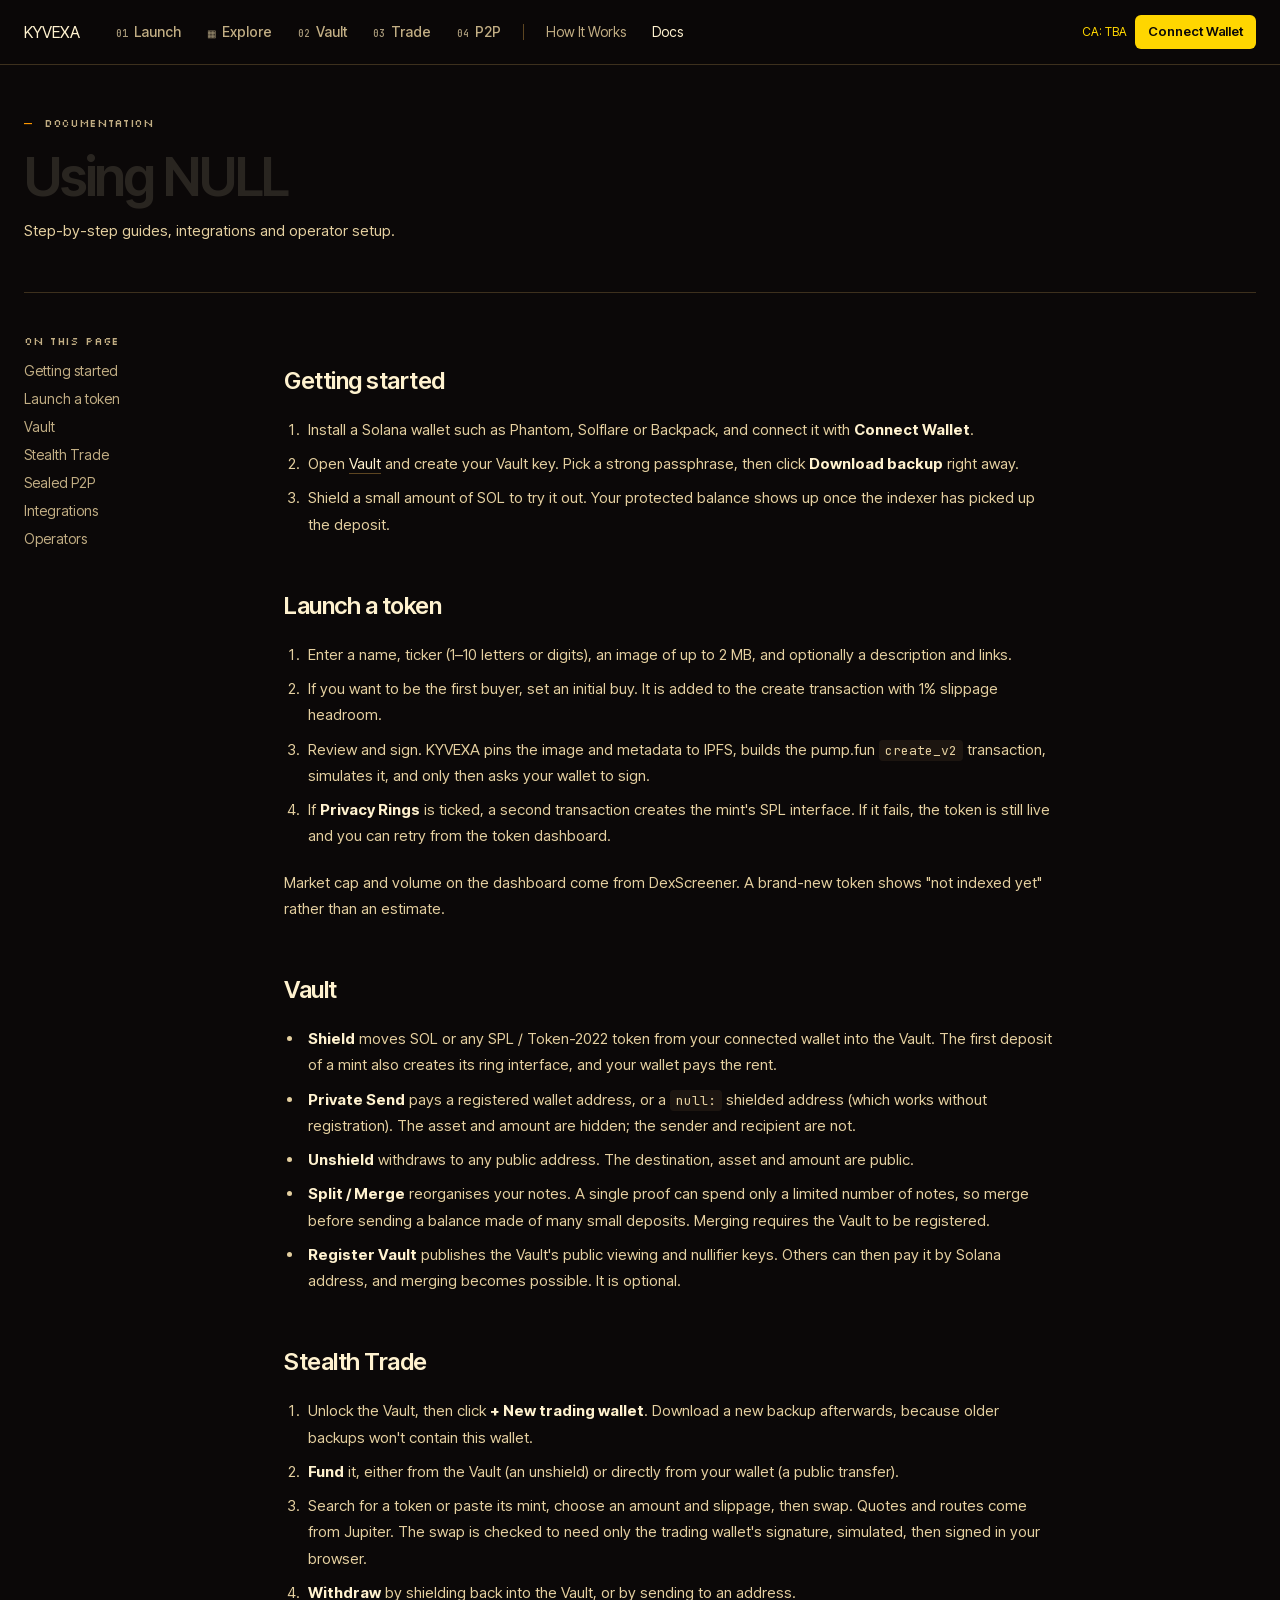
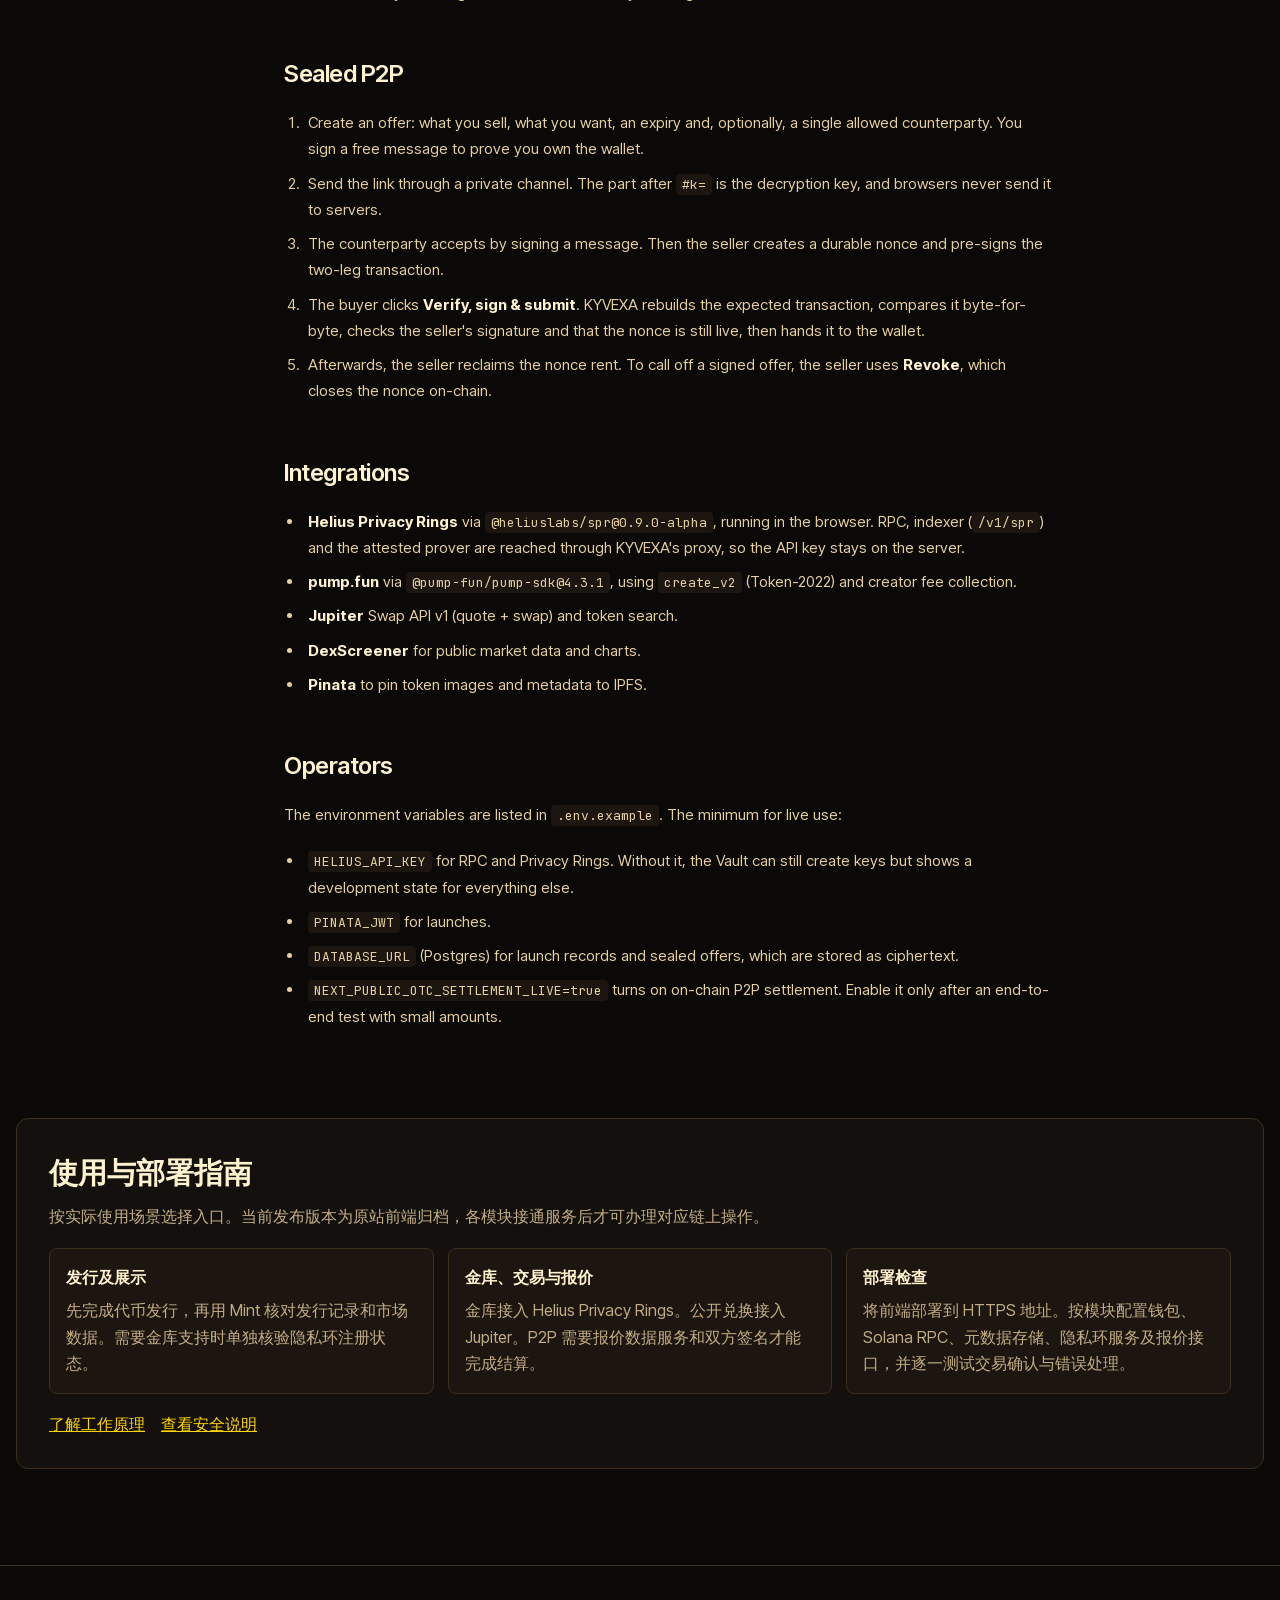
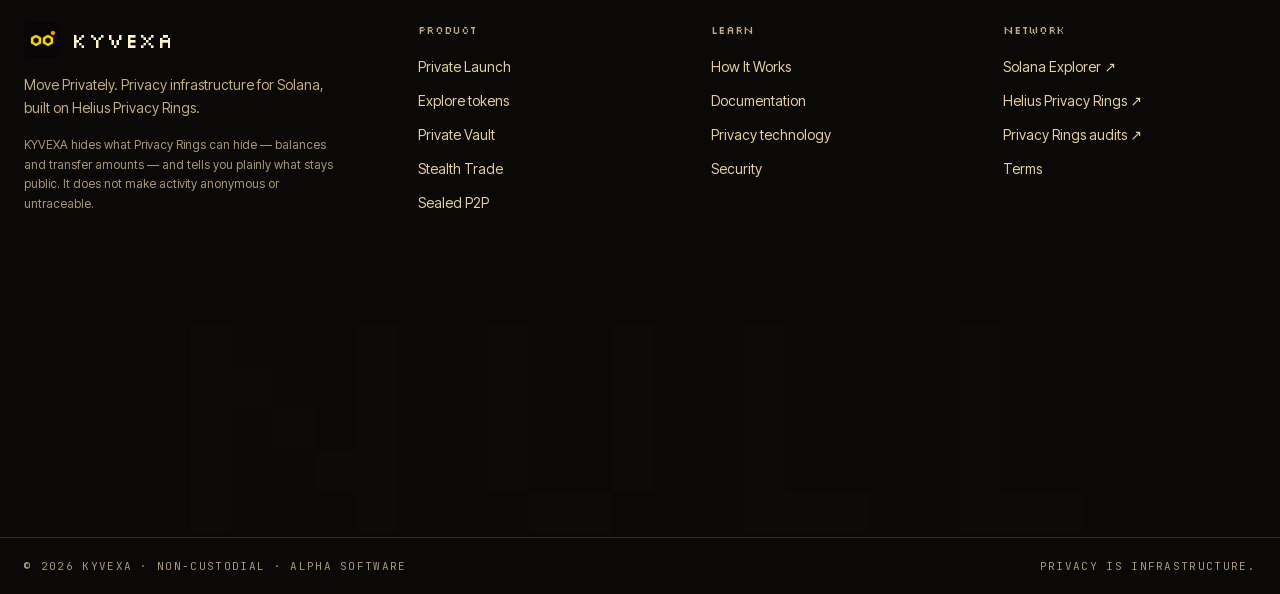
==== commit 13a53a54: "Prepare GitHub Pages for kyvexa.fun" ====
--- a/docs/index.html
+++ b/docs/index.html
@@ -1 +1 @@
-<!DOCTYPE html><html lang="en" class="_07jdaW_variable BVULza_variable Nwxp5W_variable"><head><meta charSet="utf-8"/><meta name="viewport" content="width=device-width, initial-scale=1"/><link rel="stylesheet" href="/tbbb/_next/static/chunks/0mvtl4-lt6dqq.css" data-precedence="next"/><link rel="preload" as="script" fetchPriority="low" href="/tbbb/_next/static/chunks/310vm2bl3xxpt.js"/><script src="/tbbb/_next/static/chunks/0tz-82jdaa63a.js" async=""></script><script src="/tbbb/_next/static/chunks/39_j1bdzreq0m.js" async=""></script><script src="/tbbb/_next/static/chunks/0b8ium35djf5z.js" async=""></script><script src="/tbbb/_next/static/chunks/turbopack-2u1d16houkiyo.js" async=""></script><script src="/tbbb/_next/static/chunks/0ob28oyk-szaa.js" async=""></script><script src="/tbbb/_next/static/chunks/3a-avq550zklu.js" async=""></script><script src="/tbbb/_next/static/chunks/1bym98i0lyh_o.js" async=""></script><script src="/tbbb/_next/static/chunks/1tvo6ha862r_n.js" async=""></script><script src="/tbbb/_next/static/chunks/2kb_lkotej76x.js" async=""></script><meta name="theme-color" content="#070707"/><title>Documentation · NULL</title><meta name="description" content="Launch tokens, protect balances, trade through separate wallets and settle P2P deals through one Solana privacy platform, built on Helius Privacy Rings."/><meta property="og:title" content="NULL"/><meta property="og:description" content="Move Privately."/><meta property="og:type" content="website"/><meta name="twitter:card" content="summary_large_image"/><meta name="twitter:title" content="NULL"/><meta name="twitter:description" content="Move Privately."/><link rel="icon" href="/tbbb/icon.svg?icon.0sf8svpd2gkin.svg" sizes="any" type="image/svg+xml"/><meta name="next-size-adjust" content=""/><script src="/tbbb/_next/static/chunks/0cz1d0mv5g_q7.js" noModule=""></script></head><body><div hidden=""><!--$--><!--/$--></div><header class="sticky top-0 z-40 border-b border-line bg-ink/85 backdrop-blur-md"><div class="mx-auto flex h-16 max-w-[1320px] items-center gap-6 px-4 sm:px-6"><a class="shrink-0" aria-label="NULL home" href="/tbbb/index.html"><span class="group inline-flex items-center gap-2.5 "><svg width="26" height="26" viewBox="0 0 16 16" class="text-fg" shape-rendering="crispEdges" aria-hidden="true"><rect x="2" y="3" width="1" height="1" fill="currentColor"></rect><rect x="3" y="3" width="1" height="1" fill="currentColor"></rect><rect x="4" y="3" width="1" height="1" fill="currentColor"></rect><rect x="5" y="3" width="1" height="1" fill="currentColor"></rect><rect x="10" y="3" width="1" height="1" fill="currentColor"></rect><rect x="11" y="3" width="1" height="1" fill="currentColor"></rect><rect x="12" y="3" width="1" height="1" fill="currentColor"></rect><rect x="13" y="3" width="1" height="1" fill="currentColor"></rect><rect x="2" y="4" width="1" height="1" fill="currentColor"></rect><rect x="3" y="4" width="1" height="1" fill="currentColor"></rect><rect x="4" y="4" width="1" height="1" fill="currentColor"></rect><rect x="5" y="4" width="1" height="1" fill="currentColor"></rect><rect x="10" y="4" width="1" height="1" fill="currentColor"></rect><rect x="11" y="4" width="1" height="1" fill="currentColor"></rect><rect x="12" y="4" width="1" height="1" fill="currentColor"></rect><rect x="13" y="4" width="1" height="1" fill="currentColor"></rect><rect x="2" y="5" width="1" height="1" fill="currentColor"></rect><rect x="3" y="5" width="1" height="1" fill="currentColor"></rect><rect x="12" y="5" width="1" height="1" fill="currentColor"></rect><rect x="13" y="5" width="1" height="1" fill="currentColor"></rect><rect x="2" y="6" width="1" height="1" fill="currentColor"></rect><rect x="3" y="6" width="1" height="1" fill="currentColor"></rect><rect x="12" y="6" width="1" height="1" fill="currentColor"></rect><rect x="13" y="6" width="1" height="1" fill="currentColor"></rect><rect x="2" y="7" width="1" height="1" fill="currentColor"></rect><rect x="3" y="7" width="1" height="1" fill="currentColor"></rect><rect x="6" y="7" width="1" height="1" fill="#E53935"></rect><rect x="7" y="7" width="1" height="1" fill="#E53935"></rect><rect x="8" y="7" width="1" height="1" fill="#E53935"></rect><rect x="9" y="7" width="1" height="1" fill="#E53935"></rect><rect x="12" y="7" width="1" height="1" fill="currentColor"></rect><rect x="13" y="7" width="1" height="1" fill="currentColor"></rect><rect x="2" y="8" width="1" height="1" fill="currentColor"></rect><rect x="3" y="8" width="1" height="1" fill="currentColor"></rect><rect x="6" y="8" width="1" height="1" fill="#E53935"></rect><rect x="7" y="8" width="1" height="1" fill="#E53935"></rect><rect x="8" y="8" width="1" height="1" fill="#E53935"></rect><rect x="9" y="8" width="1" height="1" fill="#E53935"></rect><rect x="12" y="8" width="1" height="1" fill="currentColor"></rect><rect x="13" y="8" width="1" height="1" fill="currentColor"></rect><rect x="2" y="9" width="1" height="1" fill="currentColor"></rect><rect x="3" y="9" width="1" height="1" fill="currentColor"></rect><rect x="12" y="9" width="1" height="1" fill="currentColor"></rect><rect x="13" y="9" width="1" height="1" fill="currentColor"></rect><rect x="2" y="10" width="1" height="1" fill="currentColor"></rect><rect x="3" y="10" width="1" height="1" fill="currentColor"></rect><rect x="12" y="10" width="1" height="1" fill="currentColor"></rect><rect x="13" y="10" width="1" height="1" fill="currentColor"></rect><rect x="2" y="11" width="1" height="1" fill="currentColor"></rect><rect x="3" y="11" width="1" height="1" fill="currentColor"></rect><rect x="4" y="11" width="1" height="1" fill="currentColor"></rect><rect x="5" y="11" width="1" height="1" fill="currentColor"></rect><rect x="10" y="11" width="1" height="1" fill="currentColor"></rect><rect x="11" y="11" width="1" height="1" fill="currentColor"></rect><rect x="12" y="11" width="1" height="1" fill="currentColor"></rect><rect x="13" y="11" width="1" height="1" fill="currentColor"></rect><rect x="2" y="12" width="1" height="1" fill="currentColor"></rect><rect x="3" y="12" width="1" height="1" fill="currentColor"></rect><rect x="4" y="12" width="1" height="1" fill="currentColor"></rect><rect x="5" y="12" width="1" height="1" fill="currentColor"></rect><rect x="10" y="12" width="1" height="1" fill="currentColor"></rect><rect x="11" y="12" width="1" height="1" fill="currentColor"></rect><rect x="12" y="12" width="1" height="1" fill="currentColor"></rect><rect x="13" y="12" width="1" height="1" fill="currentColor"></rect></svg><span class="font-pixel text-[19px] leading-none tracking-[0.08em] text-fg">NULL</span></span></a><nav class="hidden items-center gap-0.5 lg:flex"><a class="whitespace-nowrap rounded-md px-3 py-2 text-sm font-medium transition-colors text-mute hover:text-fg" href="/tbbb/launch/index.html"><span class="num mr-1.5 text-[10px] text-dim">01</span>Launch</a><a class="whitespace-nowrap rounded-md px-3 py-2 text-sm font-medium transition-colors text-mute hover:text-fg" href="/tbbb/explore/index.html"><span class="num mr-1.5 text-[10px] text-dim">▦</span>Explore</a><a class="whitespace-nowrap rounded-md px-3 py-2 text-sm font-medium transition-colors text-mute hover:text-fg" href="/tbbb/vault/index.html"><span class="num mr-1.5 text-[10px] text-dim">02</span>Vault</a><a class="whitespace-nowrap rounded-md px-3 py-2 text-sm font-medium transition-colors text-mute hover:text-fg" href="/tbbb/trade/index.html"><span class="num mr-1.5 text-[10px] text-dim">03</span>Trade</a><a class="whitespace-nowrap rounded-md px-3 py-2 text-sm font-medium transition-colors text-mute hover:text-fg" href="/tbbb/p2p/index.html"><span class="num mr-1.5 text-[10px] text-dim">04</span>P2P</a><span class="mx-2 hidden h-4 w-px bg-line-2 xl:block"></span><a class="hidden whitespace-nowrap rounded-md px-3 py-2 text-sm transition-colors xl:block text-mute hover:text-fg" href="/tbbb/how-it-works/index.html">How It Works</a><a class="hidden whitespace-nowrap rounded-md px-3 py-2 text-sm transition-colors xl:block text-fg" href="/tbbb/docs/index.html">Docs</a></nav><div class="ml-auto flex items-center gap-2"><button class="chip h-[2.1rem] rounded-md px-3 hover:border-fg-2 hover:text-fg hidden xl:inline-flex" title="H6y5mDHewKBtGeDVdpNemTqpN7zH9mrTw9FfDbiwpump">CA: H6y5…pump</button><a href="https://x.com/nullcrypted" target="_blank" rel="noreferrer" class="btn btn-ghost btn-sm hidden sm:inline-flex" aria-label="NULL on X"><svg viewBox="0 0 24 24" class="h-[15px] w-[15px]" fill="currentColor" aria-hidden="true"><path d="M18.244 2.25h3.308l-7.227 8.26 8.502 11.24H16.17l-5.214-6.817L4.99 21.75H1.68l7.73-8.835L1.254 2.25H8.08l4.713 6.231zm-1.161 17.52h1.833L7.084 4.126H5.117z"></path></svg></a><button class="btn btn-primary btn-sm  hidden sm:inline-flex">Connect Wallet</button><button class="btn btn-ghost btn-sm xl:hidden" aria-label="Menu" aria-expanded="false">☰</button></div></div></header><main><div class="mx-auto max-w-[1320px] px-4 pb-10 sm:px-6"><div class="border-b border-line py-12"><div class="flex items-center gap-3"><span class="num text-sm text-signal-hi">—</span><span class="label">Documentation</span></div><h1 class="mt-4 text-[clamp(2rem,4.6vw,3.4rem)] font-semibold leading-[1] tracking-[-0.04em]"><span class="" aria-label="Using NULL"><span aria-hidden="true"><span style="opacity:0.12">U</span><span style="opacity:0.12">s</span><span style="opacity:0.12">i</span><span style="opacity:0.12">n</span><span style="opacity:0.12">g</span> <span style="opacity:0.12">N</span><span style="opacity:0.12">U</span><span style="opacity:0.12">L</span><span style="opacity:0.12">L</span></span></span></h1><p class="mt-4 max-w-2xl text-[15px] leading-relaxed text-fg-2">Step-by-step guides, integrations and operator setup.</p></div><div class="mt-10 grid gap-10 lg:grid-cols-[220px_1fr]"><nav class="hidden lg:block"><div class="sticky top-24 space-y-2"><div class="label mb-3">On this page</div><a href="#start" class="block text-sm text-mute hover:text-fg">Getting started</a><a href="#launch" class="block text-sm text-mute hover:text-fg">Launch a token</a><a href="#vault" class="block text-sm text-mute hover:text-fg">Vault</a><a href="#trade" class="block text-sm text-mute hover:text-fg">Stealth Trade</a><a href="#p2p" class="block text-sm text-mute hover:text-fg">Sealed P2P</a><a href="#integrations" class="block text-sm text-mute hover:text-fg">Integrations</a><a href="#operators" class="block text-sm text-mute hover:text-fg">Operators</a></div></nav><div><div class="max-w-3xl space-y-5 text-[15px] leading-[1.75] text-fg-2 [&amp;_a]:text-fg [&amp;_a]:underline [&amp;_a]:decoration-line-2 [&amp;_a]:underline-offset-4 [&amp;_b]:text-fg [&amp;_code]:rounded [&amp;_code]:bg-ink-3 [&amp;_code]:px-1.5 [&amp;_code]:py-0.5 [&amp;_code]:font-mono [&amp;_code]:text-[13px] [&amp;_h2]:pt-8 [&amp;_h2]:text-2xl [&amp;_h2]:font-semibold [&amp;_h2]:tracking-[-0.02em] [&amp;_h2]:text-fg [&amp;_h3]:pt-4 [&amp;_h3]:text-lg [&amp;_h3]:font-semibold [&amp;_h3]:text-fg [&amp;_li]:pl-1 [&amp;_ol]:list-decimal [&amp;_ol]:space-y-2 [&amp;_ol]:pl-5 [&amp;_ul]:list-disc [&amp;_ul]:space-y-2 [&amp;_ul]:pl-5"><h2 id="start">Getting started</h2><ol><li>Install a Solana wallet such as Phantom, Solflare or Backpack, and connect it with <b>Connect Wallet</b>.</li><li>Open <a href="/tbbb/vault/index.html">Vault</a> and create your Vault key. Pick a strong passphrase, then click <b>Download backup</b> right away.</li><li>Shield a small amount of SOL to try it out. Your protected balance shows up once the indexer has picked up the deposit.</li></ol><h2 id="launch">Launch a token</h2><ol><li>Enter a name, ticker (1–10 letters or digits), an image of up to 2 MB, and optionally a description and links.</li><li>If you want to be the first buyer, set an initial buy. It is added to the create transaction with 1% slippage headroom.</li><li>Review and sign. NULL pins the image and metadata to IPFS, builds the pump.fun <code>create_v2</code> transaction, simulates it, and only then asks your wallet to sign.</li><li>If <b>Privacy Rings</b> is ticked, a second transaction creates the mint&#x27;s SPL interface. If it fails, the token is still live and you can retry from the token dashboard.</li></ol><p>Market cap and volume on the dashboard come from DexScreener. A brand-new token shows &quot;not indexed yet&quot; rather than an estimate.</p><h2 id="vault">Vault</h2><ul><li><b>Shield</b> moves SOL or any SPL / Token-2022 token from your connected wallet into the Vault. The first deposit of a mint also creates its ring interface, and your wallet pays the rent.</li><li><b>Private Send</b> pays a registered wallet address, or a <code>null:</code> shielded address (which works without registration). The asset and amount are hidden; the sender and recipient are not.</li><li><b>Unshield</b> withdraws to any public address. The destination, asset and amount are public.</li><li><b>Split / Merge</b> reorganises your notes. A single proof can spend only a limited number of notes, so merge before sending a balance made of many small deposits. Merging requires the Vault to be registered.</li><li><b>Register Vault</b> publishes the Vault&#x27;s public viewing and nullifier keys. Others can then pay it by Solana address, and merging becomes possible. It is optional.</li></ul><h2 id="trade">Stealth Trade</h2><ol><li>Unlock the Vault, then click <b>+ New trading wallet</b>. Download a new backup afterwards, because older backups won&#x27;t contain this wallet.</li><li><b>Fund</b> it, either from the Vault (an unshield) or directly from your wallet (a public transfer).</li><li>Search for a token or paste its mint, choose an amount and slippage, then swap. Quotes and routes come from Jupiter. The swap is checked to need only the trading wallet&#x27;s signature, simulated, then signed in your browser.</li><li><b>Withdraw</b> by shielding back into the Vault, or by sending to an address.</li></ol><h2 id="p2p">Sealed P2P</h2><ol><li>Create an offer: what you sell, what you want, an expiry and, optionally, a single allowed counterparty. You sign a free message to prove you own the wallet.</li><li>Send the link through a private channel. The part after <code>#k=</code> is the decryption key, and browsers never send it to servers.</li><li>The counterparty accepts by signing a message. Then the seller creates a durable nonce and pre-signs the two-leg transaction.</li><li>The buyer clicks <b>Verify, sign &amp; submit</b>. NULL rebuilds the expected transaction, compares it byte-for-byte, checks the seller&#x27;s signature and that the nonce is still live, then hands it to the wallet.</li><li>Afterwards, the seller reclaims the nonce rent. To call off a signed offer, the seller uses <b>Revoke</b>, which closes the nonce on-chain.</li></ol><h2 id="integrations">Integrations</h2><ul><li><b>Helius Privacy Rings</b> via <code>@heliuslabs/spr@0.9.0-alpha</code>, running in the browser. RPC, indexer (<code>/v1/spr</code>) and the attested prover are reached through NULL&#x27;s proxy, so the API key stays on the server.</li><li><b>pump.fun</b> via <code>@pump-fun/pump-sdk@4.3.1</code>, using <code>create_v2</code> (Token-2022) and creator fee collection.</li><li><b>Jupiter</b> Swap API v1 (quote + swap) and token search.</li><li><b>DexScreener</b> for public market data and charts.</li><li><b>Pinata</b> to pin token images and metadata to IPFS.</li></ul><h2 id="operators">Operators</h2><p>The environment variables are listed in <code>.env.example</code>. The minimum for live use:</p><ul><li><code>HELIUS_API_KEY</code> for RPC and Privacy Rings. Without it, the Vault can still create keys but shows a development state for everything else.</li><li><code>PINATA_JWT</code> for launches.</li><li><code>DATABASE_URL</code> (Postgres) for launch records and sealed offers, which are stored as ciphertext.</li><li><code>NEXT_PUBLIC_OTC_SETTLEMENT_LIVE=true</code> turns on on-chain P2P settlement. Enable it only after an end-to-end test with small amounts.</li></ul></div></div></div></div><!--$--><!--/$--></main><footer class="mt-24 border-t border-line pb-24 lg:pb-0"><div class="mx-auto grid max-w-[1320px] gap-10 px-4 py-14 sm:px-6 md:grid-cols-[1.4fr_repeat(3,1fr)]"><div><div class="flex items-center gap-3"><svg width="34" height="34" viewBox="0 0 16 16" class="" shape-rendering="crispEdges" aria-hidden="true"><rect x="2" y="3" width="1" height="1" fill="currentColor"></rect><rect x="3" y="3" width="1" height="1" fill="currentColor"></rect><rect x="4" y="3" width="1" height="1" fill="currentColor"></rect><rect x="5" y="3" width="1" height="1" fill="currentColor"></rect><rect x="10" y="3" width="1" height="1" fill="currentColor"></rect><rect x="11" y="3" width="1" height="1" fill="currentColor"></rect><rect x="12" y="3" width="1" height="1" fill="currentColor"></rect><rect x="13" y="3" width="1" height="1" fill="currentColor"></rect><rect x="2" y="4" width="1" height="1" fill="currentColor"></rect><rect x="3" y="4" width="1" height="1" fill="currentColor"></rect><rect x="4" y="4" width="1" height="1" fill="currentColor"></rect><rect x="5" y="4" width="1" height="1" fill="currentColor"></rect><rect x="10" y="4" width="1" height="1" fill="currentColor"></rect><rect x="11" y="4" width="1" height="1" fill="currentColor"></rect><rect x="12" y="4" width="1" height="1" fill="currentColor"></rect><rect x="13" y="4" width="1" height="1" fill="currentColor"></rect><rect x="2" y="5" width="1" height="1" fill="currentColor"></rect><rect x="3" y="5" width="1" height="1" fill="currentColor"></rect><rect x="12" y="5" width="1" height="1" fill="currentColor"></rect><rect x="13" y="5" width="1" height="1" fill="currentColor"></rect><rect x="2" y="6" width="1" height="1" fill="currentColor"></rect><rect x="3" y="6" width="1" height="1" fill="currentColor"></rect><rect x="12" y="6" width="1" height="1" fill="currentColor"></rect><rect x="13" y="6" width="1" height="1" fill="currentColor"></rect><rect x="2" y="7" width="1" height="1" fill="currentColor"></rect><rect x="3" y="7" width="1" height="1" fill="currentColor"></rect><rect x="6" y="7" width="1" height="1" fill="#E53935"></rect><rect x="7" y="7" width="1" height="1" fill="#E53935"></rect><rect x="8" y="7" width="1" height="1" fill="#E53935"></rect><rect x="9" y="7" width="1" height="1" fill="#E53935"></rect><rect x="12" y="7" width="1" height="1" fill="currentColor"></rect><rect x="13" y="7" width="1" height="1" fill="currentColor"></rect><rect x="2" y="8" width="1" height="1" fill="currentColor"></rect><rect x="3" y="8" width="1" height="1" fill="currentColor"></rect><rect x="6" y="8" width="1" height="1" fill="#E53935"></rect><rect x="7" y="8" width="1" height="1" fill="#E53935"></rect><rect x="8" y="8" width="1" height="1" fill="#E53935"></rect><rect x="9" y="8" width="1" height="1" fill="#E53935"></rect><rect x="12" y="8" width="1" height="1" fill="currentColor"></rect><rect x="13" y="8" width="1" height="1" fill="currentColor"></rect><rect x="2" y="9" width="1" height="1" fill="currentColor"></rect><rect x="3" y="9" width="1" height="1" fill="currentColor"></rect><rect x="12" y="9" width="1" height="1" fill="currentColor"></rect><rect x="13" y="9" width="1" height="1" fill="currentColor"></rect><rect x="2" y="10" width="1" height="1" fill="currentColor"></rect><rect x="3" y="10" width="1" height="1" fill="currentColor"></rect><rect x="12" y="10" width="1" height="1" fill="currentColor"></rect><rect x="13" y="10" width="1" height="1" fill="currentColor"></rect><rect x="2" y="11" width="1" height="1" fill="currentColor"></rect><rect x="3" y="11" width="1" height="1" fill="currentColor"></rect><rect x="4" y="11" width="1" height="1" fill="currentColor"></rect><rect x="5" y="11" width="1" height="1" fill="currentColor"></rect><rect x="10" y="11" width="1" height="1" fill="currentColor"></rect><rect x="11" y="11" width="1" height="1" fill="currentColor"></rect><rect x="12" y="11" width="1" height="1" fill="currentColor"></rect><rect x="13" y="11" width="1" height="1" fill="currentColor"></rect><rect x="2" y="12" width="1" height="1" fill="currentColor"></rect><rect x="3" y="12" width="1" height="1" fill="currentColor"></rect><rect x="4" y="12" width="1" height="1" fill="currentColor"></rect><rect x="5" y="12" width="1" height="1" fill="currentColor"></rect><rect x="10" y="12" width="1" height="1" fill="currentColor"></rect><rect x="11" y="12" width="1" height="1" fill="currentColor"></rect><rect x="12" y="12" width="1" height="1" fill="currentColor"></rect><rect x="13" y="12" width="1" height="1" fill="currentColor"></rect></svg><span class="font-pixel text-xl tracking-[0.08em]">NULL</span></div><p class="mt-4 max-w-xs text-sm leading-relaxed text-mute">Move Privately. Privacy infrastructure for Solana, built on Helius Privacy Rings.</p><p class="mt-4 max-w-xs text-xs leading-relaxed text-dim">NULL hides what Privacy Rings can hide — balances and transfer amounts — and tells you plainly what stays public. It does not make activity anonymous or untraceable.</p></div><div><div class="label">Product</div><ul class="mt-4 space-y-2.5"><li><a class="text-sm text-fg-2 hover:text-fg" href="/tbbb/launch/index.html">Private Launch</a></li><li><a class="text-sm text-fg-2 hover:text-fg" href="/tbbb/explore/index.html">Explore tokens</a></li><li><a class="text-sm text-fg-2 hover:text-fg" href="/tbbb/vault/index.html">Private Vault</a></li><li><a class="text-sm text-fg-2 hover:text-fg" href="/tbbb/trade/index.html">Stealth Trade</a></li><li><a class="text-sm text-fg-2 hover:text-fg" href="/tbbb/p2p/index.html">Sealed P2P</a></li></ul></div><div><div class="label">Learn</div><ul class="mt-4 space-y-2.5"><li><a class="text-sm text-fg-2 hover:text-fg" href="/tbbb/how-it-works/index.html">How It Works</a></li><li><a class="text-sm text-fg-2 hover:text-fg" href="/tbbb/docs/index.html">Documentation</a></li><li><a class="text-sm text-fg-2 hover:text-fg" href="/tbbb/how-it-works/index.html#privacy">Privacy technology</a></li><li><a class="text-sm text-fg-2 hover:text-fg" href="/tbbb/security/index.html">Security</a></li></ul></div><div><div class="label">Network</div><ul class="mt-4 space-y-2.5"><li><a href="https://solscan.io" target="_blank" rel="noreferrer" class="text-sm text-fg-2 hover:text-fg">Solana Explorer<!-- --> ↗</a></li><li><a href="https://www.helius.dev/privacy" target="_blank" rel="noreferrer" class="text-sm text-fg-2 hover:text-fg">Helius Privacy Rings<!-- --> ↗</a></li><li><a href="https://www.helius.dev/docs/privacy/audits" target="_blank" rel="noreferrer" class="text-sm text-fg-2 hover:text-fg">Privacy Rings audits<!-- --> ↗</a></li><li><a class="text-sm text-fg-2 hover:text-fg" href="/tbbb/terms/index.html">Terms</a></li></ul></div></div><div class="mx-auto max-w-[1320px] overflow-hidden px-4 sm:px-6" aria-hidden="true"><div class="font-pixel select-none text-center text-[clamp(5rem,26vw,22rem)] leading-[0.8] tracking-[0.02em] text-ink-4 transition-colors hover:text-signal-lo" aria-label="NULL"><span aria-hidden="true"><span style="opacity:0.12">N</span><span style="opacity:0.12">U</span><span style="opacity:0.12">L</span><span style="opacity:0.12">L</span></span></div></div><div class="border-t border-line"><div class="num mx-auto flex max-w-[1320px] flex-wrap items-center justify-between gap-3 px-4 py-5 text-[11px] uppercase tracking-[0.12em] text-dim sm:px-6"><span>© <!-- -->2026<!-- --> NULL · Non-custodial · Alpha software</span><span>Privacy Is Infrastructure.</span></div></div></footer><nav class="fixed inset-x-0 bottom-0 z-40 border-t border-line bg-ink/95 pb-[env(safe-area-inset-bottom)] backdrop-blur-md lg:hidden" aria-label="Tools"><div class="grid grid-cols-5"><a class="flex flex-col items-center gap-0.5 py-2.5 text-[11px] font-medium text-mute" href="/tbbb/launch/index.html"><span class="text-base leading-none ">▲</span>Launch</a><a class="flex flex-col items-center gap-0.5 py-2.5 text-[11px] font-medium text-mute" href="/tbbb/explore/index.html"><span class="text-base leading-none ">▦</span>Explore</a><a class="flex flex-col items-center gap-0.5 py-2.5 text-[11px] font-medium text-mute" href="/tbbb/vault/index.html"><span class="text-base leading-none ">◉</span>Vault</a><a class="flex flex-col items-center gap-0.5 py-2.5 text-[11px] font-medium text-mute" href="/tbbb/trade/index.html"><span class="text-base leading-none ">⇄</span>Trade</a><a class="flex flex-col items-center gap-0.5 py-2.5 text-[11px] font-medium text-mute" href="/tbbb/p2p/index.html"><span class="text-base leading-none ">⧉</span>P2P</a></div></nav><script id="_R_">(globalThis["TURBOPACK"] || (globalThis["TURBOPACK"] = [])).push({"otherChunks":["static/chunks/310vm2bl3xxpt.js","static/chunks/0tz-82jdaa63a.js","static/chunks/39_j1bdzreq0m.js","static/chunks/0b8ium35djf5z.js"],"runtimeModuleIds":[94553]});</script><script src="/tbbb/_next/static/chunks/310vm2bl3xxpt.js" async=""></script><script>(self.__next_f=self.__next_f||[]).push([0])</script><script>self.__next_f.push([1,"1:\"$Sreact.fragment\"\n4:\"/tbbb/_next/static/chunks/0ob28oyk-szaa.js\"\n5:\"/tbbb/_next/static/chunks/3a-avq550zklu.js\"\n6:\"/tbbb/_next/static/chunks/1bym98i0lyh_o.js\"\n7:\"/tbbb/_next/static/chunks/1tvo6ha862r_n.js\"\n8:\"/tbbb/_next/static/chunks/2kb_lkotej76x.js\"\n9:I[39756,[\"$4\",\"$5\",\"$6\",\"$7\",\"$8\"],\"default\"]\na:I[37457,[\"$4\",\"$5\",\"$6\",\"$7\",\"$8\"],\"default\"]\nd:I[18575,[\"$4\",\"$5\",\"$6\",\"$7\",\"$8\"],\"Decrypt\"]\n1e:\"ViewportBoundary\"\n1f:I[97367,[\"$4\",\"$5\",\"$6\",\"$7\",\"$8\"],\"$1e\"]\n21:\"MetadataBoundary\"\n22:I[97367,[\"$4\",\"$5\",\"$6\",\"$7\",\"$8\"],\"$21\"]\n23:\"$Sreact.suspense\"\n25:I[68027,[\"$4\",\"$5\",\"$6\",\"$7\",\"$8\"],\"default\",1]\n:HL[\"/tbbb/_next/static/chunks/0mvtl4-lt6dqq.css\",\"style\"]\n:HL[\"/tbbb/_next/static/media/4a0b7dd978568ff2-s.p.3fofz6dws3mg0.woff2\",\"font\",{\"crossOrigin\":\"\",\"type\":\"font/woff2\"}]\n:HL[\"/tbbb/_next/static/media/53897e768d329f66-s.p.3t6q91iet4nsy.woff2\",\"font\",{\"crossOrigin\":\"\",\"type\":\"font/woff2\"}]\n:HL[\"/tbbb/_next/static/media/cbb1b71f089ac5c8-s.p.0twlw20dvfl-2.woff2\",\"font\",{\"crossOrigin\":\"\",\"type\":\"font/woff2\"}]\n:HL[\"/tbbb/_next/static/media/cc68f550ae21708a-s.p.3dosikwwiz7p4.woff2\",\"font\",{\"crossOrigin\":\"\",\"type\":\"font/woff2\"}]\nb:X\nc:[[\"children\",{\"s\":\"__PAGE__\",\"d\":{\"r\":[\"$\",\"$1\",\"c\",{\"children\":[[\"$\",\"div\",null,{\"className\":\"mx-auto max-w-[1320px] px-4 pb-10 sm:px-6\",\"children\":[[\"$\",\"div\",null,{\"className\":\"border-b border-line py-12\",\"children\":[[\"$\",\"div\",null,{\"className\":\"flex items-center gap-3\",\"children\":[[\"$\",\"span\",null,{\"className\":\"num text-sm text-signal-hi\",\"children\":\"—\"}],[\"$\",\"span\",null,{\"className\":\"label\",\"children\":\"Documentation\"}]]}],[\"$\",\"h1\",null,{\"className\":\"mt-4 text-[clamp(2rem,4.6vw,3.4rem)] font-semibold leading-[1] tracking-[-0.04em]\",\"children\":[\"$\",\"$Ld\",null,{\"text\":\"Using NULL\"}]}],[\"$\",\"p\",null,{\"className\":\"mt-4 max-w-2xl text-[15px] leading-relaxed text-fg-2\",\"children\":\"Step-by-step guides, integrations and operator setup.\"}]]}],[\"$\",\"div\",null,{\"className\":\"mt-10 grid gap-10 lg:grid-cols-[220px_1fr]\",\"children\":[[\"$\",\"nav\",null,{\"className\":\"hidden lg:block\",\"children\":[\"$\",\"div\",null,{\"className\":\"sticky top-24 space-y-2\",\"children\":[[\"$\",\"div\",null,{\"className\":\"label mb-3\",\"children\":\"On this page\"}],[[\"$\",\"a\",\"start\",{\"href\":\"#start\",\"className\":\"block text-sm text-mute hover:text-fg\",\"children\":\"Getting started\"}],[\"$\",\"a\",\"launch\",{\"href\":\"#launch\",\"className\":\"block text-sm text-mute hover:text-fg\",\"children\":\"Launch a token\"}],[\"$\",\"a\",\"vault\",{\"href\":\"#vault\",\"className\":\"block text-sm text-mute hover:text-fg\",\"children\":\"Vault\"}],[\"$\",\"a\",\"trade\",{\"href\":\"#trade\",\"className\":\"block text-sm text-mute hover:text-fg\",\"children\":\"Stealth Trade\"}],[\"$\",\"a\",\"p2p\",{\"href\":\"#p2p\",\"className\":\"block text-sm text-mute hover:text-fg\",\"children\":\"Sealed P2P\"}],[\"$\",\"a\",\"integrations\",{\"href\":\"#integrations\",\"className\":\"block text-sm text-mute hover:text-fg\",\"children\":\"Integrations\"}],[\"$\",\"a\",\"operators\",{\"href\":\"#operators\",\"className\":\"block text-sm text-mute hover:text-fg\",\"children\":\"Operators\"}]]]}]}],[\"$\",\"div\",null,{\"children\":[\"$\",\"div\",null,{\"className\":\"max-w-3xl space-y-5 text-[15px] leading-[1.75] text-fg-2 [\u0026_a]:text-fg [\u0026_a]:underline [\u0026_a]:decoration-line-2 [\u0026_a]:underline-offset-4 [\u0026_b]:text-fg [\u0026_code]:rounded [\u0026_code]:bg-ink-3 [\u0026_code]:px-1.5 [\u0026_code]:py-0.5 [\u0026_code]:font-mono [\u0026_code]:text-[13px] [\u0026_h2]:pt-8 [\u0026_h2]:text-2xl [\u0026_h2]:font-semibold [\u0026_h2]:tracking-[-0.02em] [\u0026_h2]:text-fg [\u0026_h3]:pt-4 [\u0026_h3]:text-lg [\u0026_h3]:font-semibold [\u0026_h3]:text-fg [\u0026_li]:pl-1 [\u0026_ol]:list-decimal [\u0026_ol]:space-y-2 [\u0026_ol]:pl-5 [\u0026_ul]:list-disc [\u0026_ul]:space-y-2 [\u0026_ul]:pl-5\",\"children\":[[\"$\",\"h2\",null,{\"id\":\"start\",\"children\":\"Getting started\"}],[\"$\",\"ol\",null,{\"children\":[[\"$\",\"li\",null,{\"children\":[\"Install a Solana wallet such as Phantom, Solflare or Backpack, and connect it with \",[\"$\",\"b\",null,{\"children\":\"Connect Wallet\"}],\".\"]}],[\"$\",\"li\",null,{\"children\":[\"Open \",[\"$\",\"a\",null,{\"href\":\"/vault\",\"children\":\"Vault\"}],\" and create your Vault key. Pick a strong passphrase, then click \",[\"$\",\"b\",null,{\"children\":\"Download backup\"}],\" right away.\"]}],[\"$\",\"li\",null,{\"children\":\"Shield a small amount of SOL to try it out. Your protected balance shows up once the indexer has picked up the deposit.\"}]]}],[\"$\",\"h2\",null,{\"id\":\"launch\",\"children\":\"Launch a token\"}],[\"$\",\"ol\",null,{\"children\":[[\"$\",\"li\",null,{\"children\":\"Enter a name, ticker (1–10 letters or digits), an image of up to 2 MB, and optionally a description and links.\"}],\"$Le\",\"$Lf\",\"$L10\"]}],\"$L11\",\"$L12\",\"$L13\",\"$L14\",\"$L15\",\"$L16\",\"$L17\",\"$L18\",\"$L19\",\"$L1a\",\"$L1b\",\"$L1c\"]}]}]]}]]}],null,\"$L1d\"]}],\"p\":false,\"v\":null}}]]\n3:[[\"children\",{\"s\":\"docs\",\"d\":{\"r\":[\"$\",\"$1\",\"c\",{\"children\":[null,[\"$\",\"$L9\",null,{\"parallelRouterKey\":\"children\",\"error\":\"$undefined\",\"errorStyles\":\"$undefined\",\"errorScripts\":\"$undefined\",\"template\":[\"$\",\"$La\",null,{}],\"templateStyles\":\"$undefined\",\"templateScripts\":\"$undefined\",\"notFound\":\"$undefined\",\"forbidden\":\"$undefined\",\"unauthorized\":\"$undefined\"}]]}],\"p\":false,\"v\":\"$b\"},\"c\":\"$Qc\"}]]\n0:{\"P\":null,\"c\":[\"\",\"docs\"],\"q\":\"\",\"i\":false,\"t\":{\"t\":{\"s\":\"\",\"h\":16,\"d\":{\"r\":[\"$\",\"$1\",\"c\",{\"children\":[[[\"$\",\"link\",\"0\",{\"rel\":\"stylesheet\",\"href\":\"/tbbb/_next/static/chunks/0mvtl4-lt6dqq.css\",\"precedence\":\"next\",\"crossOrigin\":\"$undefined\",\"nonce\":\"$undefined\"}],[\"$\",\"script\",\"script-0\",{\"src\":\"/tbbb/_next/static/chunks/0ob28oyk-szaa.js\",\"async\":true,\"nonce\":\"$undefined\"}],[\"$\",\"script\",\"script-1\",{\"src\":\"/tbbb/_next/static/chunks/3a-avq550zklu.js\",\"async\":true,\"nonce\":\"$undefined\"}],[\"$\",\"script\",\"script-2\",{\"src\":\"/tbbb/_next/static/chunks/1bym98i0lyh_o.js\",\"async\":true,\"nonce\":\"$undefined\"}],[\"$\",\"script\",\"script-3\",{\"src\":\"/tbbb/_next/static/chunks/1tvo6ha862r_n.js\",\"async\":true,\"nonce\":\"$undefined\"}],[\"$\",\"script\",\"script-4\",{\"src\":\"/tbbb/_next/static/chunks/2kb_lkotej76x.js\",\"async\":true,\"nonce\":\"$undefined\"}]],\"$L2\"]}],\"p\":false,\"v\":null},\"c\":\"$Q3\"},\"h\":{\"r\":[\"$\",\"$1\",\"h\",{\"children\":[null,[\"$\",\"$L1f\",null,{\"children\":\"$L20\"}],[\"$\",\"$L22\",null,{\"children\":[[\"$\",\"div\",null,{\"hidden\":true,\"children\":[\"$\",\"$23\",null,{\"name\":\"Next.Metadata\",\"children\":\"$L24\"}]}],null]}],[\"$\",\"meta\",null,{\"name\":\"next-size-adjust\",\"content\":\"\"}]]}],\"p\":false,\"v\":null}},\"m\":\"$undefined\",\"G\":[\"$25\",[[\"$\",\"link\",\"0\",{\"rel\":\"stylesheet\",\"href\":\"/tbbb/_next/static/chunks/0mvtl4-lt6dqq.css\",\"precedence\":\"next\",\"crossOrigin\":\"$undefined\",\"nonce\":\"$undefined\"}]]],\"S\":false,\"r\":\"$undefined\",\"s\":\"$undefined\",\"a\":\"$undefined\",\"l\":\"$undefined\",\"p\":\"$undefined\",\"d\":\"$undefined\",\"b\":\"zHu462WXPgmFw-u4OiDfZ\"}\n26:I[97367,[\"$4\",\"$5\",\"$6\",\"$7\",\"$8\"],\"OutletBoundary\"]\nb:C\ne:[\"$\",\"li\",null,{\"children\":\"If you want to be the first buyer, set an initial buy. It is added to the create transaction with 1% slippage headroom.\"}]\nf:[\"$\",\"li\",null,{\"children\":[\"Review and sign. NULL pins the image and metadata to IPFS, builds the pump.fun \",[\"$\",\"code\",null,{\"children\":\"create_v2\"}],\" transaction, simulates it, and only then asks your wallet to sign.\"]}]\n10:[\"$\",\"li\",null,{\"children\":[\"If \",[\"$\",\"b\",null,{\"children\":\"Privacy Rings\"}],\" is ticked, a second transaction creates the mint's SPL interface. If it fails, the token is still live and you can retry from the token dashboard.\"]}]\n11:[\"$\",\"p\",null,{\"children\":\"Market cap and volume on the dashboard come from DexScreener. A brand-new token shows \\\"not indexed yet\\\" rather than an estimate.\"}]\n12:[\"$\",\"h2\",null,{\"id\":\"vault\",\"children\":\"Vault\"}]\n13:[\"$\",\"ul\",null,{\"children\":[[\"$\",\"li\",null,{\"children\":[[\"$\",\"b\",null,{\"children\":\"Shield\"}],\" moves SOL or any SPL / Token-2022 token from your connected wallet into the Vault. The first deposit of a mint also creates its ring interface, and your wallet pays the rent.\"]}],[\"$\",\"li\",null,{\"children\":[[\"$\",\"b\",null,{\"children\":\"Private Send\"}],\" pays a registered wallet address, or a \",[\"$\",\"code\",null,{\"children\":\"null:\"}],\" shielded address (which works without registration). The asset and amount are hidden; the sender and recipient are not.\"]}],[\"$\",\"li\",null,{\"children\":[[\"$\",\"b\",null,{\"children\":\"Unshield\"}],\" withdraws to any public address. The destination, asset and amount are public.\"]}],[\"$\",\"li\",null,{\"children\":[[\"$\",\"b\",null,{\"children\":\"Split / Merge\"}],\" reorganises your notes. A single proof can spend only a limited number of notes, so merge before sending a balance made of many small deposits. Merging requires the Vault to be registered.\"]}],[\"$\",\"li\",null,{\"children\":[[\"$\",\"b\",null,{\"children\":\"Register Vault\"}],\" publishes the Vault's public viewing and nullifier keys. Others can then pay it by Solana address, and merging becomes possible. It is optional.\"]}]]}]\n14:[\"$\",\"h2\",null,{\"id\":\"trade\",\"children\":\"Stealth Trade\"}]\n15:[\"$\",\"ol\",null,{\"children\":[[\"$\",\"li\",null,{\"children\":[\"Unlock the Vault, then click \",[\"$\",\"b\",null,{\"children\":\"+ New trading wallet\"}],\". Download a new backup afterwards, because older backups won't contain this wallet.\"]}],[\"$\",\"li\",null,{\"children\":[[\"$\",\"b\",null,{\"children\":\"Fund\"}],\" it, either from the Vault (an unshield) or directly from your wallet (a public transfer).\"]}],[\"$\",\"li\",null,{\"children\":\"Search for a token or paste its mint, choose an amount and slippage, then swap. Quotes and routes come from Jupiter. The swap is checked to need only the trading wallet's signature, simulated, then signed in your browser.\"}],[\"$\",\"li\",null,{\"children\":[[\"$\",\"b\",null,{\"children\":\"Withdraw\"}],\" by shielding back into the Vault, or by sending to an address.\"]}]]}]\n16:[\"$\",\"h2\",null,{\"id\":\"p2p\",\"children\":\"Sealed P2P\"}]\n17:[\"$\",\"ol\",null,{\"children\":[[\"$\",\"li\",null,{\"children\":\"Create an offer: what you sell, what you want, an expiry and, optionally, a single allowed counterparty. You sign a free message to prove you own the wallet.\"}],[\"$\",\"li\",null,{\"children\":[\"Send the link through a private channel. The part after \",[\"$\",\"code\",null,{\"children\":\"#k=\"}],\" is the decryption key, and browsers never send it to servers.\"]}],[\"$\",\"li\",null,{\"children\":\"The counterparty accepts by signing a message. Then the seller creates a durable nonce and pre-signs the two-leg transaction.\"}],[\"$\",\"li\",null,{\"children\":[\"The buyer clicks \",[\"$\",\"b\",null,{\"children\":\"Verify, sign \u0026 submit\"}],\". NULL rebuilds the expected transaction, compares it byte-for-byte, checks the seller's signature and that the nonce is still live, then hands it to the wallet.\"]}],[\"$\",\"li\",null,{\"children\":[\"Afterwards, the seller reclaims the nonce rent. To call off a signed offer, the seller uses \",[\"$\",\"b\",null,{\"children\":\"Revoke\"}],\", which closes the nonce on-chain.\"]}]]}]\n18:[\"$\",\"h2\",null,{\"id\":\"integrations\",\"children\":\"Integrations\"}]\n19:[\"$\",\"ul\",null,{\"children\":[[\"$\",\"li\",null,{\"children\":[[\"$\",\"b\",null,{\"children\":\"Helius Privacy Rings\"}],\" via \",[\"$\",\"code\",null,{\"children\":\"@heliuslabs/spr@0.9.0-alpha\"}],\", running in the browser. RPC, indexer (\",[\"$\",\"code\",null,{\"children\":\"/v1/spr\"}],\") and the attested prover are reached through NULL's proxy, so the API key stays on the server.\"]}],[\"$\",\"li\",null,{\"children\":[[\"$\",\"b\",null,{\"children\":\"pump.fun\"}],\" via \",[\"$\",\"code\",null,{\"children\":\"@pump-fun/pump-sdk@4.3.1\"}],\", using \",[\"$\",\"code\",null,{\"children\":\"create_v2\"}],\" (Token-2022) and creator fee collection.\"]}],[\"$\",\"li\",null,{\"children\":[[\"$\",\"b\",null,{\"children\":\"Jupiter\"}],\" Swap API v1 (quote + swap) and token search.\"]}],[\"$\",\"li\",null,{\"children\":[[\"$\",\"b\",null,{\"children\":\"DexScreener\"}],\" for public market data and charts.\"]}],[\"$\",\"li\",null,{\"children\":[[\"$\",\"b\",null,{\"children\":\"Pinata\"}],\" to pin token images and metadata to IPFS.\"]}]]}]\n1a:[\"$\",\"h2\",null,{\"id\":\"operators\",\"children\":\"Operators\"}]\n1b:[\"$\",\"p\",null,{\"children\":[\"The environment variables are listed in \",[\"$\",\"code\",null,{\"children\":\".env.example\"}],\". The minimum for live use:\"]}]\n1c:[\"$\",\"ul\",null,{\"children\":[[\"$\",\"li\",null,{\"children\":[[\"$\",\"code\",null,{\"children\":\"HELIUS_API_KEY\"}],\" for RPC and Privacy Rings. Without it, the Vault can still create keys but shows a development state for everything else.\"]}],[\"$\",\"li\",null,{\"children\":[[\"$\",\"code\",null,{\"children\":\"PINATA_JWT\"}],\" for launches.\"]}],[\"$\",\"li\",null,{\"children\":[[\"$\",\"code\",null,{\"children\":\"DATABASE_URL\"}],\" (Postgres) for launch records and sealed offers, which are stored as ciphertext.\"]}],[\"$\",\"li\",null,{\"children\":[[\"$\",\"code\",null,{\"children\":\"NEXT_PUBLIC_OTC_SETTLEMENT_LIVE=true\"}],\" turns on on-chain P2P settlement. Enable it only after an end-to-end test with small amounts.\"]}]]}]\n1d:[\"$\",\"$L26\",null,{\"children\":[\"$\",\"$23\",null,{\"name\":\"Next.MetadataOutlet\",\"children\":\"$@27\"}]}]\n28:I[28739,[\"$4\",\"$5\",\"$6\",\"$7\",\"$8\"],\"Providers\"]\n29:I[13293,[\"$4\",\"$5\",\"$6\",\"$7\",\"$8\"],\"Header\"]\n2:[\"$\",\"html\",null,{\"lang\":\"en\",\"className\":\"_07jdaW_variable BVULza_variable Nwxp5W_variable\",\"children\":[\"$\",\"body\",null,{\"children\":[\"$\",\"$L28\",null,{\"initial\":{\"xUrl\":\"https://x.com/nullcrypted\",\"ca\":\"H6y5mDHewKBtGeDVdpNemTqpN7zH9mrTw9FfDbiwpump\"},\"children\":[[\"$\",\"$L29\",null,{}],[\"$\",\"main\",null,{\"children\":[\"$\",\"$L9\",null,{\"parallelRouterKey\":\"children\",\"error\":\"$undefined\",\"errorStyles\":\"$undefined\",\"errorScripts\":\"$undefined\",\"template\":[\"$\",\"$La\",null,{}],\"templateStyles\":\"$undefined\",\"templateScripts\":\"$undefined\",\"notFound\":[[[\"$\",\"title\",null,{\"children\":\"404: This page could not be found.\"}],[\"$\",\"div\",null,{\"style\":{\"fontFamily\":\"system-ui,\\\"Segoe UI\\\",Roboto,Helvetica,Arial,sans-serif,\\\"Apple Color Emoji\\\",\\\"Segoe UI Emoji\\\"\",\"height\":\"100vh\",\"textAlign\":\"center\",\"display\":\"flex\",\"flexDirection\":\"column\",\"alignItems\":\"center\",\"justifyContent\":\"center\"},\"children\":[\"$\",\"div\",null,{\"children\":[[\"$\",\"style\",null,{\"dangerouslySetInnerHTML\":{\"__html\":\"body{color:#000;background:#fff;margin:0}.next-error-h1{border-right:1px solid rgba(0,0,0,.3)}@media (prefers-color-scheme:dark){body{color:#fff;background:#000}.next-error-h1{border-right:1px solid rgba(255,255,255,.3)}}\"}}],[\"$\",\"h1\",null,{\"className\":\"next-error-h1\",\"style\":{\"display\":\"inline-block\",\"margin\":\"0 20px 0 0\",\"padding\":\"0 23px 0 0\",\"fontSize\":24,\"fontWeight\":500,\"verticalAlign\":\"top\",\"lineHeight\":\"49px\"},\"children\":404}],[\"$\",\"div\",null,{\"style\":{\"display\":\"inline-block\"},\"children\":[\"$\",\"h2\",null,{\"style\":{\"fontSize\":14,\"fontWeight\":400,\"lineHeight\":\"49px\",\"margin\":0},\"children\":\"This page could not be found.\"}]}]]}]}]],[]],\"forbidden\":\"$undefined\",\"unauthorized\":\"$undefined\"}]}],[\"$\",\"footer\",null,{\"className\":\"mt-24 border-t border-line pb-24 lg:pb-0\",\"children\":[[\"$\",\"div\",null,{\"className\":\"mx-auto grid max-w-[1320px] gap-10 px-4 py-14 sm:px-6 md:grid-cols-[1.4fr_repeat(3,1fr)]\",\"children\":[[\"$\",\"div\",null,{\"children\":[[\"$\",\"div\",null,{\"className\":\"flex items-center gap-3\",\"children\":[[\"$\",\"svg\",null,{\"width\":34,\"height\":34,\"viewBox\":\"0 0 16 16\",\"className\":\"\",\"shapeRendering\":\"crispEdges\",\"aria-hidden\":true,\"children\":[[\"$\",\"rect\",\"0\",{\"x\":2,\"y\":3,\"width\":\"1\",\"height\":\"1\",\"fill\":\"currentColor\",\"className\":\"$undefined\"}],[\"$\",\"rect\",\"1\",{\"x\":3,\"y\":3,\"width\":\"1\",\"height\":\"1\",\"fill\":\"currentColor\",\"className\":\"$undefined\"}],[\"$\",\"rect\",\"2\",{\"x\":4,\"y\":3,\"width\":\"1\",\"height\":\"1\",\"fill\":\"currentColor\",\"className\":\"$undefined\"}],[\"$\",\"rect\",\"3\",{\"x\":5,\"y\":3,\"width\":\"1\",\"height\":\"1\",\"fill\":\"currentColor\",\"className\":\"$undefined\"}],[\"$\",\"rect\",\"4\",{\"x\":10,\"y\":3,\"width\":\"1\",\"height\":\"1\",\"fill\":\"currentColor\",\"className\":\"$undefined\"}],[\"$\",\"rect\",\"5\",{\"x\":11,\"y\":3,\"width\":\"1\",\"height\":\"1\",\"fill\":\"currentColor\",\"className\":\"$undefined\"}],[\"$\",\"rect\",\"6\",{\"x\":12,\"y\":3,\"width\":\"1\",\"height\":\"1\",\"fill\":\"currentColor\",\"className\":\"$undefined\"}],[\"$\",\"rect\",\"7\",{\"x\":13,\"y\":3,\"width\":\"1\",\"height\":\"1\",\"fill\":\"currentColor\",\"className\":\"$undefined\"}],[\"$\",\"rect\",\"8\",{\"x\":2,\"y\":4,\"width\":\"1\",\"height\":\"1\",\"fill\":\"currentColor\",\"className\":\"$undefined\"}],[\"$\",\"rect\",\"9\",{\"x\":3,\"y\":4,\"width\":\"1\",\"height\":\"1\",\"fill\":\"currentColor\",\"className\":\"$undefined\"}],[\"$\",\"rect\",\"10\",{\"x\":4,\"y\":4,\"width\":\"1\",\"height\":\"1\",\"fill\":\"currentColor\",\"className\":\"$undefined\"}],[\"$\",\"rect\",\"11\",{\"x\":5,\"y\":4,\"width\":\"1\",\"height\":\"1\",\"fill\":\"currentColor\",\"className\":\"$undefined\"}],[\"$\",\"rect\",\"12\",{\"x\":10,\"y\":4,\"width\":\"1\",\"height\":\"1\",\"fill\":\"currentColor\",\"className\":\"$undefined\"}],[\"$\",\"rect\",\"13\",{\"x\":11,\"y\":4,\"width\":\"1\",\"height\":\"1\",\"fill\":\"currentColor\",\"className\":\"$undefined\"}],[\"$\",\"rect\",\"14\",{\"x\":12,\"y\":4,\"width\":\"1\",\"height\":\"1\",\"fill\":\"currentColor\",\"className\":\"$undefined\"}],[\"$\",\"rect\",\"15\",{\"x\":13,\"y\":4,\"width\":\"1\",\"height\":\"1\",\"fill\":\"currentColor\",\"className\":\"$undefined\"}],[\"$\",\"rect\",\"16\",{\"x\":2,\"y\":5,\"width\":\"1\",\"height\":\"1\",\"fill\":\"currentColor\",\"className\":\"$undefined\"}],[\"$\",\"rect\",\"17\",{\"x\":3,\"y\":5,\"width\":\"1\",\"height\":\"1\",\"fill\":\"currentColor\",\"className\":\"$undefined\"}],[\"$\",\"rect\",\"18\",{\"x\":12,\"y\":5,\"width\":\"1\",\"height\":\"1\",\"fill\":\"currentColor\",\"className\":\"$undefined\"}],[\"$\",\"rect\",\"19\",{\"x\":13,\"y\":5,\"width\":\"1\",\"height\":\"1\",\"fill\":\"currentColor\",\"className\":\"$undefined\"}],[\"$\",\"rect\",\"20\",{\"x\":2,\"y\":6,\"width\":\"1\",\"height\":\"1\",\"fill\":\"currentColor\",\"className\":\"$undefined\"}],[\"$\",\"rect\",\"21\",{\"x\":3,\"y\":6,\"width\":\"1\",\"height\":\"1\",\"fill\":\"currentColor\",\"className\":\"$undefined\"}],[\"$\",\"rect\",\"22\",{\"x\":12,\"y\":6,\"width\":\"1\",\"height\":\"1\",\"fill\":\"currentColor\",\"className\":\"$undefined\"}],[\"$\",\"rect\",\"23\",{\"x\":13,\"y\":6,\"width\":\"1\",\"height\":\"1\",\"fill\":\"currentColor\",\"className\":\"$undefined\"}],[\"$\",\"rect\",\"24\",{\"x\":2,\"y\":7,\"width\":\"1\",\"height\":\"1\",\"fill\":\"currentColor\",\"className\":\"$undefined\"}],[\"$\",\"rect\",\"25\",{\"x\":3,\"y\":7,\"width\":\"1\",\"height\":\"1\",\"fill\":\"currentColor\",\"className\":\"$undefined\"}],[\"$\",\"rect\",\"26\",{\"x\":6,\"y\":7,\"width\":\"1\",\"height\":\"1\",\"fill\":\"#E53935\",\"className\":\"$undefined\"}],[\"$\",\"rect\",\"27\",{\"x\":7,\"y\":7,\"width\":\"1\",\"height\":\"1\",\"fill\":\"#E53935\",\"className\":\"$undefined\"}],[\"$\",\"rect\",\"28\",{\"x\":8,\"y\":7,\"width\":\"1\",\"height\":\"1\",\"fill\":\"#E53935\",\"className\":\"$undefined\"}],[\"$\",\"rect\",\"29\",{\"x\":9,\"y\":7,\"width\":\"1\",\"height\":\"1\",\"fill\":\"#E53935\",\"className\":\"$undefined\"}],[\"$\",\"rect\",\"30\",{\"x\":12,\"y\":7,\"width\":\"1\",\"height\":\"1\",\"fill\":\"currentColor\",\"className\":\"$undefined\"}],[\"$\",\"rect\",\"31\",{\"x\":13,\"y\":7,\"width\":\"1\",\"height\":\"1\",\"fill\":\"currentColor\",\"className\":\"$undefined\"}],[\"$\",\"rect\",\"32\",{\"x\":2,\"y\":8,\"width\":\"1\",\"height\":\"1\",\"fill\":\"currentColor\",\"className\":\"$undefined\"}],[\"$\",\"rect\",\"33\",{\"x\":3,\"y\":8,\"width\":\"1\",\"height\":\"1\",\"fill\":\"currentColor\",\"className\":\"$undefined\"}],\"$L2a\",\"$L2b\",\"$L2c\",\"$L2d\",\"$L2e\",\"$L2f\",\"$L30\",\"$L31\",\"$L32\",\"$L33\",\"$L34\",\"$L35\",\"$L36\",\"$L37\",\"$L38\",\"$L39\",\"$L3a\",\"$L3b\",\"$L3c\",\"$L3d\",\"$L3e\",\"$L3f\",\"$L40\",\"$L41\",\"$L42\",\"$L43\",\"$L44\",\"$L45\",\"$L46\",\"$L47\"]}],\"$L48\"]}],\"$L49\",\"$L4a\"]}],[\"$L4b\",\"$L4c\",\"$L4d\"]]}],\"$L4e\",\"$L4f\"]}],\"$L50\"]}]}]}]\n51:I[22016,[\"$4\",\"$5\",\"$6\",\"$7\",\"$8\"],\"\"]\n52:I[13293,[\"$4\",\"$5\",\"$6\",\"$7\",\"$8\"],\"MobileDock\"]\n2a:[\"$\",\"rect\",\"34\",{\"x\":6,\"y\":8,\"width\":\"1\",\"height\":\"1\",\"fill\":\"#E53935\",\"className\":\"$undefined\"}]\n2b:[\"$\",\"rect\",\"35\",{\"x\":7,\"y\":8,\"width\":\"1\",\"height\":\"1\",\"fill\":\"#E53935\",\"className\":\"$undefined\"}]\n2c:[\"$\",\"rect\",\"36\",{\"x\":8,\"y\":8,\"width\":\"1\",\"height\":\"1\",\"fill\":\"#E53935\",\"className\":\"$undefined\"}]\n2d:[\"$\",\"rect\",\"37\",{\"x\":9,\"y\":8,\"width\":\"1\",\"height\":\"1\",\"fill\":\"#E53935\",\"className\":\"$undefined\"}]\n2e:[\"$\",\"rect\",\"38\",{\"x\":12,\"y\":8,\"width\":\"1\",\"height\":\"1\",\"fill\":\"currentColor\",\"className\":\"$undefined\"}]\n2f:[\"$\",\"rect\",\"39\",{\"x\":13,\"y\":8,\"width\":\"1\",\"height\":\"1\",\"fill\":\"currentColor\",\"className\":\"$undefined\"}]\n30:[\"$\",\"rect\",\"40\",{\"x\":2,\"y\":9,\"width\":\"1\",\"height\":\"1\",\"fill\":\"currentColor\",\"className\":\"$undefined\"}]\n31:[\"$\",\"rect\",\"41\",{\"x\":3,\"y\":9,\"width\":\"1\",\"height\":\"1\",\"fill\":\"currentColor\",\"className\":\"$undefined\"}]\n32:[\"$\",\"rect\",\"42\",{\"x\":12,\"y\":9,\"width\":\"1\",\"height\":\"1\",\"fill\":\"currentColor\",\"className\":\"$undefined\"}]\n33:[\"$\",\"rect\",\"43\",{\"x\":13,\"y\":9,\"width\":\"1\",\"height\":\"1\",\"fill\":\"currentColor\",\"className\":\"$undefined\"}]\n34:[\"$\",\"rect\",\"44\",{\"x\":2,\"y\":10,\"width\":\"1\",\"height\":\"1\",\"fill\":\"currentColor\",\"className\":\"$undefined\"}]\n35:[\"$\",\"rect\",\"45\",{\"x\":3,\"y\":10,\"width\":\"1\",\"height\":\"1\",\"fill\":\"currentColor\",\"className\":\"$undefined\"}]\n36:[\"$\",\"rect\",\"46\",{\"x\":12,\"y\":10,\"width\":\"1\",\"height\":\"1\",\"fill\":\"currentColor\",\"className\":\"$undefined\"}]\n37:[\"$\",\"rect\",\"47\",{\"x\":13,\"y\":10,\"width\":\"1\",\"height\":\"1\",\"fill\":\"currentColor\",\"className\":\"$undefined\"}]\n38:[\"$\",\"rect\",\"48\",{\"x\":2,\"y\":11,\"width\":\"1\",\"height\":\"1\",\"fill\":\"currentColor\",\"className\":\"$undefined\"}]\n39:[\"$\",\"rect\",\"49\",{\"x\":3,\"y\":11,\"width\":\"1\",\"height\":\"1\",\"fill\":\"currentColor\",\"className\":\"$undefined\"}]\n3a:[\"$\",\"rect\",\"50\",{\"x\":4,\"y\":11,\"width\":\"1\",\"height\":\"1\",\"fill\":\"currentColor\",\"className\":\"$undefined\"}]\n3b:[\"$\",\"rect\",\"51\",{\"x\":5,\"y\":11,\"width\":\"1\",\"height\":\"1\",\"fill\":\"currentColor\",\"className\":\"$undefined\"}]\n3c:[\"$\",\"rect\",\"52\",{\"x\":10,\"y\":11,\"width\":\"1\",\"height\":\"1\",\"fill\":\"currentColor\",\"className\":\"$undefined\"}]\n3d:[\"$\",\"rect\",\"53\",{\"x\":11,\"y\":11,\"width\":\"1\",\"height\":\"1\",\"fill\":\"currentColor\",\"className\":\"$undefined\"}]\n3e:[\"$\",\"rect\",\"54\",{\"x\":12,\"y\":11,\"width\":\"1\",\"height\":\"1\",\"fill\":\"currentColor\",\"className\":\"$undefined\"}]\n3f:[\"$\",\"rect\",\"55\",{\"x\":13,\"y\":11,\"width\":\"1\",\"height\":\"1\",\"fill\":\"currentColor\",\"className\":\"$undefined\"}]\n40:[\"$\",\"rect\",\"56\",{\"x\":2,\"y\":12,\"width\":\"1\",\"height\":\"1\",\"fill\":\"currentColor\",\"className\":\"$undefined\"}]\n41:[\"$\",\"rect\",\"57\",{\"x\":3,\"y\":12,\"width\":\"1\",\"height\":\"1\",\"fill\":\"currentColor\",\"className\":\"$undefined\"}]\n42:[\"$\",\"rect\",\"58\",{\"x\":4,\"y\":12,\"width\":\"1\",\"height\":\"1\",\"fill\":\"currentColor\",\"className\":\"$undefined\"}]\n43:[\"$\",\"rect\",\"59\",{\"x\":5,\"y\":12,\"width\":\"1\",\"height\":\"1\",\"fill\":\"currentColor\",\"className\":\"$undefined\"}]\n44:[\"$\",\"rect\",\"60\",{\"x\":10,\"y\":12,\"width\":\"1\",\"height\":\"1\",\"fill\":\"currentColor\",\"className\":\"$undefined\"}]\n45:[\"$\",\"rect\",\"61\",{\"x\":11,\"y\":12,\"width\":\"1\",\"height\":\"1\",\"fill\":\"currentColor\",\"className\":\"$undefined\"}]\n46:[\"$\",\"rect\",\"62\",{\"x\":12,\"y\":12,\"width\":\"1\",\"height\":\"1\",\"fill\":\"currentColor\",\"className\":\"$undefined\"}]\n47:[\"$\",\"rect\",\"63\",{\"x\":13,\"y\":12,\"width\":\"1\",\"height\":\"1\",\"fill\":\"currentColor\",\"className\":\"$undefined\"}]\n48:[\"$\",\"span\",null,{\"className\":\"font-pixel text-xl tracking-[0.08em]\",\"children\":\"NULL\"}]\n49:[\"$\",\"p\",null,{\"className\":\"mt-4 max-w-xs text-sm leading-relaxed text-mute\",\"children\":\"Move Privately. Privacy infrastructure for Solana, built on Helius Privacy Rings.\"}]\n4a:[\"$\",\"p\",null,{\"className\":\"mt-4 max-w-xs text-xs leading-relaxed text-dim\",\"children\":\"NULL hides what Privacy Rings can hide — balances and transfer amounts — and tells you plainly what stays public. It does not make activity anonymous or untraceable.\"}]\n4b:[\"$\",\"div\",\"Product\",{\"children\":[[\"$\",\"div\",null,{\"className\":\"label\",\"children\":\"Product\"}],[\"$\",\"ul\",null,{\"className\":\"mt-4 space-y-2.5\",\"children\":[[\"$\",\"li\",\"/launch\",{\"children\":[\"$\",\"$L51\",null,{\"href\":\"/launch\",\"className\":\"text-sm text-fg-2 hover:text-fg\",\"children\":\"Private Launch\"}]}],[\"$\",\"li\",\"/explore\",{\"children\":[\"$\",\"$L51\",null,{\"href\":\"/explore\",\"className\":\"text-sm text-fg-2 hover:text-fg\",\"children\":\"Explore tokens\"}]}],[\"$\",\"li\",\"/vault\",{\"children\":[\"$\",\"$L51\",null,{\"href\":\"/vault\",\"className\":\"text-sm text-fg-2 hover:text-fg\",\"children\":\"Private Vault\"}]}],[\"$\",\"li\",\"/trade\",{\"children\":[\"$\",\"$L51\",null,{\"href\":\"/trade\",\"className\":\"text-sm text-fg-2 hover:text-fg\",\"children\":\"Stealth Trade\"}]}],[\"$\",\"li\",\"/p2p\",{\"children\":[\"$\",\"$L51\",null,{\"href\":\"/p2p\",\"className\":\"text-sm text-fg-2 hover:text-fg\",\"children\":\"Sealed P2P\"}]}]]}]]}]\n4c:[\"$\",\"div\",\"Learn\",{\"children\":[[\"$\",\"div\",null,{\"className\":\"label\",\"children\":\"Learn\"}],[\"$\",\"ul\",null,{\"className\":\"mt-4 space-y-2.5\",\"children\":[[\"$\",\"li\",\"/how-it-works\",{\"children\":[\"$\",\"$L51\",null,{\"href\":\"/how-it-works\",\"className\":\"text-sm text-fg-2 hover:text-fg\",\"children\":\"How It Works\"}]}],[\"$\",\"li\",\"/docs\",{\"children\":[\"$\",\"$L51\",null,{\"href\":\"/docs\",\"className\":\"text-sm text-fg-2 hover:text-fg\",\"children\":\"Documentation\"}]}],[\"$\",\"li\",\"/how-it-works#privacy\",{\"children\":[\"$\",\"$L51\",null,{\"href\":\"/how-it-works#privacy\",\"className\":\"text-sm text-fg-2 hover:text-fg\",\"children\":\"Privacy technology\"}]}],[\"$\",\"li\",\"/security\",{\"children\":[\"$\",\"$L51\",null,{\"href\":\"/security\",\"className\":\"text-sm text-fg-2 hover:text-fg\",\"children\":\"Security\"}]}]]}]]}]\n4d:[\"$\",\"div\",\"Network\",{\"children\":[[\"$\",\"div\",null,{\"className\":\"label\",\"children\":\"Network\"}],[\"$\",\"ul\",null,{\"className\":\"mt-4 space-y-2.5\",\"children\":[[\"$\",\"li\",\"https://solscan.io\",{\"children\":[\"$\",\"a\",null,{\"href\":\"https://solscan.io\",\"target\":\"_blank\",\"rel\":\"noreferrer\",\"className\":\"text-sm text-fg-2 hover:text-fg\",\"children\":[\"Solana Explorer\",\" ↗\"]}]}],[\"$\",\"li\",\"https://www.helius.dev/privacy\",{\"children\":[\"$\",\"a\",null,{\"href\":\"https://www.helius.dev/privacy\",\"target\":\"_blank\",\"rel\":\"noreferrer\",\"className\":\"text-sm text-fg-2 hover:text-fg\",\"children\":[\"Helius Privacy Rings\",\" ↗\"]}]}],[\"$\",\"li\",\"https://www.helius.dev/docs/privacy/audits\",{\"children\":[\"$\",\"a\",null,{\"href\":\"https://www.helius.dev/docs/privacy/audits\",\"target\":\"_blank\",\"rel\":\"noreferrer\",\"className\":\"text-sm text-fg-2 hover:text-fg\",\"children\":[\"Privacy Rings audits\",\" ↗\"]}]}],[\"$\",\"li\",\"/terms\",{\"children\":[\"$\",\"$L51\",null,{\"href\":\"/terms\",\"className\":\"text-sm text-fg-2 hover:text-fg\",\"children\":\"Terms\"}]}]]}]]}]\n4e:[\"$\",\"div\",null,{\"className\":\"mx-auto max-w-[1320px] overflow-hidden px-4 sm:px-6\",\"aria-hidden\":true,\"children\":[\"$\",\"$Ld\",null,{\"as\":\"div\",\"text\":\"NULL\",\"rescramble\":true,\"className\":\"font-pixel select-none text-center text-[clamp(5rem,26vw,22rem)] leading-[0.8] tracking-[0.02em] text-ink-4 transition-colors hover:text-signal-lo\"}]}]\n4f:[\"$\",\"div\",null,{\"className\":\"border-t border-line\",\"children\":[\"$\",\"div\",null,{\"className\":\"num mx-auto flex max-w-[1320px] flex-wrap items-center justify-between gap-3 px-4 py-5 text-[11px] uppercase tracking-[0.12em] text-dim sm:px-6\",\"children\":[[\"$\",\"span\",null,{\"children\":[\"© \",2026,\" NULL · Non-custodial · Alpha software\"]}],[\"$\",\"span\",null,{\"children\":\"Privacy Is Infrastructure.\"}]]}]}]\n50:[\"$\",\"$L52\",null,{}]\n20:[[\"$\",\"meta\",\"0\",{\"charSet\":\"utf-8\"}],[\"$\",\"meta\",\"1\",{\"name\":\"viewport\",\"content\":\"width=device-width, initial-scale=1\"}],[\"$\",\"meta\",\"2\",{\"name\":\"theme-color\",\"content\":\"#070707\"}]]\n53:I[27201,[\"$4\",\"$5\",\"$6\",\"$7\",\"$8\"],\"IconMark\"]\n24:[[\"$\",\"title\",\"0\",{\"children\":\"Documentation · NULL\"}],[\"$\",\"meta\",\"1\",{\"name\":\"description\",\"content\":\"Launch tokens, protect balances, trade through separate wallets and settle P2P deals through one Solana privacy platform, built on Helius Privacy Rings.\"}],[\"$\",\"meta\",\"2\",{\"property\":\"og:title\",\"content\":\"NULL\"}],[\"$\",\"meta\",\"3\",{\"property\":\"og:description\",\"content\":\"Move Privately.\"}],[\"$\",\"meta\",\"4\",{\"property\":\"og:type\",\"content\":\"website\"}],[\"$\",\"meta\",\"5\",{\"name\":\"twitter:card\",\"content\":\"summary_large_image\"}],[\"$\",\"meta\",\"6\",{\"name\":\"twitter:title\",\"content\":\"NULL\"}],[\"$\",\"meta\",\"7\",{\"name\":\"twitter:description\",\"content\":\"Move Privately.\"}],[\"$\",\"link\",\"8\",{\"rel\":\"icon\",\"href\":\"/icon.svg?icon.0sf8svpd2gkin.svg\",\"sizes\":\"any\",\"type\":\"image/svg+xml\"}],[\"$\",\"$L53\",\"9\",{}]]\n27:null\n"])</script></body></html>+<!DOCTYPE html><html lang="en" class="_07jdaW_variable BVULza_variable Nwxp5W_variable"><head><meta charSet="utf-8"/><meta name="viewport" content="width=device-width, initial-scale=1"/><link rel="stylesheet" href="../_next/static/chunks/0mvtl4-lt6dqq.css" data-precedence="next"/><link rel="preload" as="script" fetchPriority="low" href="../_next/static/chunks/310vm2bl3xxpt.js"/><script src="../_next/static/chunks/0tz-82jdaa63a.js" async=""></script><script src="../_next/static/chunks/39_j1bdzreq0m.js" async=""></script><script src="../_next/static/chunks/0b8ium35djf5z.js" async=""></script><script src="../_next/static/chunks/turbopack-2u1d16houkiyo.js" async=""></script><script src="../_next/static/chunks/0ob28oyk-szaa.js" async=""></script><script src="../_next/static/chunks/3a-avq550zklu.js" async=""></script><script src="../_next/static/chunks/1bym98i0lyh_o.js" async=""></script><script src="../_next/static/chunks/1tvo6ha862r_n.js" async=""></script><script src="../_next/static/chunks/2kb_lkotej76x.js" async=""></script><meta name="theme-color" content="#070707"/><title>Documentation · NULL</title><meta name="description" content="Launch tokens, protect balances, trade through separate wallets and settle P2P deals through one Solana privacy platform, built on Helius Privacy Rings."/><meta property="og:title" content="NULL"/><meta property="og:description" content="Move Privately."/><meta property="og:type" content="website"/><meta name="twitter:card" content="summary_large_image"/><meta name="twitter:title" content="NULL"/><meta name="twitter:description" content="Move Privately."/><link rel="icon" href="../icon.svg?icon.0sf8svpd2gkin.svg" sizes="any" type="image/svg+xml"/><meta name="next-size-adjust" content=""/><script src="../_next/static/chunks/0cz1d0mv5g_q7.js" noModule=""></script><link rel="stylesheet" href="../project-guide.css"><script defer src="../project-guide.js"></script></head><body><div hidden=""><!--$--><!--/$--></div><header class="sticky top-0 z-40 border-b border-line bg-ink/85 backdrop-blur-md"><div class="mx-auto flex h-16 max-w-[1320px] items-center gap-6 px-4 sm:px-6"><a class="shrink-0" aria-label="NULL home" href="../index.html"><span class="group inline-flex items-center gap-2.5 "><svg width="26" height="26" viewBox="0 0 16 16" class="text-fg" shape-rendering="crispEdges" aria-hidden="true"><rect x="2" y="3" width="1" height="1" fill="currentColor"></rect><rect x="3" y="3" width="1" height="1" fill="currentColor"></rect><rect x="4" y="3" width="1" height="1" fill="currentColor"></rect><rect x="5" y="3" width="1" height="1" fill="currentColor"></rect><rect x="10" y="3" width="1" height="1" fill="currentColor"></rect><rect x="11" y="3" width="1" height="1" fill="currentColor"></rect><rect x="12" y="3" width="1" height="1" fill="currentColor"></rect><rect x="13" y="3" width="1" height="1" fill="currentColor"></rect><rect x="2" y="4" width="1" height="1" fill="currentColor"></rect><rect x="3" y="4" width="1" height="1" fill="currentColor"></rect><rect x="4" y="4" width="1" height="1" fill="currentColor"></rect><rect x="5" y="4" width="1" height="1" fill="currentColor"></rect><rect x="10" y="4" width="1" height="1" fill="currentColor"></rect><rect x="11" y="4" width="1" height="1" fill="currentColor"></rect><rect x="12" y="4" width="1" height="1" fill="currentColor"></rect><rect x="13" y="4" width="1" height="1" fill="currentColor"></rect><rect x="2" y="5" width="1" height="1" fill="currentColor"></rect><rect x="3" y="5" width="1" height="1" fill="currentColor"></rect><rect x="12" y="5" width="1" height="1" fill="currentColor"></rect><rect x="13" y="5" width="1" height="1" fill="currentColor"></rect><rect x="2" y="6" width="1" height="1" fill="currentColor"></rect><rect x="3" y="6" width="1" height="1" fill="currentColor"></rect><rect x="12" y="6" width="1" height="1" fill="currentColor"></rect><rect x="13" y="6" width="1" height="1" fill="currentColor"></rect><rect x="2" y="7" width="1" height="1" fill="currentColor"></rect><rect x="3" y="7" width="1" height="1" fill="currentColor"></rect><rect x="6" y="7" width="1" height="1" fill="#E53935"></rect><rect x="7" y="7" width="1" height="1" fill="#E53935"></rect><rect x="8" y="7" width="1" height="1" fill="#E53935"></rect><rect x="9" y="7" width="1" height="1" fill="#E53935"></rect><rect x="12" y="7" width="1" height="1" fill="currentColor"></rect><rect x="13" y="7" width="1" height="1" fill="currentColor"></rect><rect x="2" y="8" width="1" height="1" fill="currentColor"></rect><rect x="3" y="8" width="1" height="1" fill="currentColor"></rect><rect x="6" y="8" width="1" height="1" fill="#E53935"></rect><rect x="7" y="8" width="1" height="1" fill="#E53935"></rect><rect x="8" y="8" width="1" height="1" fill="#E53935"></rect><rect x="9" y="8" width="1" height="1" fill="#E53935"></rect><rect x="12" y="8" width="1" height="1" fill="currentColor"></rect><rect x="13" y="8" width="1" height="1" fill="currentColor"></rect><rect x="2" y="9" width="1" height="1" fill="currentColor"></rect><rect x="3" y="9" width="1" height="1" fill="currentColor"></rect><rect x="12" y="9" width="1" height="1" fill="currentColor"></rect><rect x="13" y="9" width="1" height="1" fill="currentColor"></rect><rect x="2" y="10" width="1" height="1" fill="currentColor"></rect><rect x="3" y="10" width="1" height="1" fill="currentColor"></rect><rect x="12" y="10" width="1" height="1" fill="currentColor"></rect><rect x="13" y="10" width="1" height="1" fill="currentColor"></rect><rect x="2" y="11" width="1" height="1" fill="currentColor"></rect><rect x="3" y="11" width="1" height="1" fill="currentColor"></rect><rect x="4" y="11" width="1" height="1" fill="currentColor"></rect><rect x="5" y="11" width="1" height="1" fill="currentColor"></rect><rect x="10" y="11" width="1" height="1" fill="currentColor"></rect><rect x="11" y="11" width="1" height="1" fill="currentColor"></rect><rect x="12" y="11" width="1" height="1" fill="currentColor"></rect><rect x="13" y="11" width="1" height="1" fill="currentColor"></rect><rect x="2" y="12" width="1" height="1" fill="currentColor"></rect><rect x="3" y="12" width="1" height="1" fill="currentColor"></rect><rect x="4" y="12" width="1" height="1" fill="currentColor"></rect><rect x="5" y="12" width="1" height="1" fill="currentColor"></rect><rect x="10" y="12" width="1" height="1" fill="currentColor"></rect><rect x="11" y="12" width="1" height="1" fill="currentColor"></rect><rect x="12" y="12" width="1" height="1" fill="currentColor"></rect><rect x="13" y="12" width="1" height="1" fill="currentColor"></rect></svg><span class="font-pixel text-[19px] leading-none tracking-[0.08em] text-fg">NULL</span></span></a><nav class="hidden items-center gap-0.5 lg:flex"><a class="whitespace-nowrap rounded-md px-3 py-2 text-sm font-medium transition-colors text-mute hover:text-fg" href="../launch/index.html"><span class="num mr-1.5 text-[10px] text-dim">01</span>Launch</a><a class="whitespace-nowrap rounded-md px-3 py-2 text-sm font-medium transition-colors text-mute hover:text-fg" href="../explore/index.html"><span class="num mr-1.5 text-[10px] text-dim">▦</span>Explore</a><a class="whitespace-nowrap rounded-md px-3 py-2 text-sm font-medium transition-colors text-mute hover:text-fg" href="../vault/index.html"><span class="num mr-1.5 text-[10px] text-dim">02</span>Vault</a><a class="whitespace-nowrap rounded-md px-3 py-2 text-sm font-medium transition-colors text-mute hover:text-fg" href="../trade/index.html"><span class="num mr-1.5 text-[10px] text-dim">03</span>Trade</a><a class="whitespace-nowrap rounded-md px-3 py-2 text-sm font-medium transition-colors text-mute hover:text-fg" href="../p2p/index.html"><span class="num mr-1.5 text-[10px] text-dim">04</span>P2P</a><span class="mx-2 hidden h-4 w-px bg-line-2 xl:block"></span><a class="hidden whitespace-nowrap rounded-md px-3 py-2 text-sm transition-colors xl:block text-mute hover:text-fg" href="../how-it-works/index.html">How It Works</a><a class="hidden whitespace-nowrap rounded-md px-3 py-2 text-sm transition-colors xl:block text-fg" href="../docs/index.html">Docs</a></nav><div class="ml-auto flex items-center gap-2"><button class="chip h-[2.1rem] rounded-md px-3 hover:border-fg-2 hover:text-fg hidden xl:inline-flex" title="H6y5mDHewKBtGeDVdpNemTqpN7zH9mrTw9FfDbiwpump">CA: H6y5…pump</button><a href="https://x.com/nullcrypted" target="_blank" rel="noreferrer" class="btn btn-ghost btn-sm hidden sm:inline-flex" aria-label="NULL on X"><svg viewBox="0 0 24 24" class="h-[15px] w-[15px]" fill="currentColor" aria-hidden="true"><path d="M18.244 2.25h3.308l-7.227 8.26 8.502 11.24H16.17l-5.214-6.817L4.99 21.75H1.68l7.73-8.835L1.254 2.25H8.08l4.713 6.231zm-1.161 17.52h1.833L7.084 4.126H5.117z"></path></svg></a><button class="btn btn-primary btn-sm  hidden sm:inline-flex">Connect Wallet</button><button class="btn btn-ghost btn-sm xl:hidden" aria-label="Menu" aria-expanded="false">☰</button></div></div></header><main><div class="mx-auto max-w-[1320px] px-4 pb-10 sm:px-6"><div class="border-b border-line py-12"><div class="flex items-center gap-3"><span class="num text-sm text-signal-hi">—</span><span class="label">Documentation</span></div><h1 class="mt-4 text-[clamp(2rem,4.6vw,3.4rem)] font-semibold leading-[1] tracking-[-0.04em]"><span class="" aria-label="Using NULL"><span aria-hidden="true"><span style="opacity:0.12">U</span><span style="opacity:0.12">s</span><span style="opacity:0.12">i</span><span style="opacity:0.12">n</span><span style="opacity:0.12">g</span> <span style="opacity:0.12">N</span><span style="opacity:0.12">U</span><span style="opacity:0.12">L</span><span style="opacity:0.12">L</span></span></span></h1><p class="mt-4 max-w-2xl text-[15px] leading-relaxed text-fg-2">Step-by-step guides, integrations and operator setup.</p></div><div class="mt-10 grid gap-10 lg:grid-cols-[220px_1fr]"><nav class="hidden lg:block"><div class="sticky top-24 space-y-2"><div class="label mb-3">On this page</div><a href="#start" class="block text-sm text-mute hover:text-fg">Getting started</a><a href="#launch" class="block text-sm text-mute hover:text-fg">Launch a token</a><a href="#vault" class="block text-sm text-mute hover:text-fg">Vault</a><a href="#trade" class="block text-sm text-mute hover:text-fg">Stealth Trade</a><a href="#p2p" class="block text-sm text-mute hover:text-fg">Sealed P2P</a><a href="#integrations" class="block text-sm text-mute hover:text-fg">Integrations</a><a href="#operators" class="block text-sm text-mute hover:text-fg">Operators</a></div></nav><div><div class="max-w-3xl space-y-5 text-[15px] leading-[1.75] text-fg-2 [&amp;_a]:text-fg [&amp;_a]:underline [&amp;_a]:decoration-line-2 [&amp;_a]:underline-offset-4 [&amp;_b]:text-fg [&amp;_code]:rounded [&amp;_code]:bg-ink-3 [&amp;_code]:px-1.5 [&amp;_code]:py-0.5 [&amp;_code]:font-mono [&amp;_code]:text-[13px] [&amp;_h2]:pt-8 [&amp;_h2]:text-2xl [&amp;_h2]:font-semibold [&amp;_h2]:tracking-[-0.02em] [&amp;_h2]:text-fg [&amp;_h3]:pt-4 [&amp;_h3]:text-lg [&amp;_h3]:font-semibold [&amp;_h3]:text-fg [&amp;_li]:pl-1 [&amp;_ol]:list-decimal [&amp;_ol]:space-y-2 [&amp;_ol]:pl-5 [&amp;_ul]:list-disc [&amp;_ul]:space-y-2 [&amp;_ul]:pl-5"><h2 id="start">Getting started</h2><ol><li>Install a Solana wallet such as Phantom, Solflare or Backpack, and connect it with <b>Connect Wallet</b>.</li><li>Open <a href="../vault/index.html">Vault</a> and create your Vault key. Pick a strong passphrase, then click <b>Download backup</b> right away.</li><li>Shield a small amount of SOL to try it out. Your protected balance shows up once the indexer has picked up the deposit.</li></ol><h2 id="launch">Launch a token</h2><ol><li>Enter a name, ticker (1–10 letters or digits), an image of up to 2 MB, and optionally a description and links.</li><li>If you want to be the first buyer, set an initial buy. It is added to the create transaction with 1% slippage headroom.</li><li>Review and sign. NULL pins the image and metadata to IPFS, builds the pump.fun <code>create_v2</code> transaction, simulates it, and only then asks your wallet to sign.</li><li>If <b>Privacy Rings</b> is ticked, a second transaction creates the mint&#x27;s SPL interface. If it fails, the token is still live and you can retry from the token dashboard.</li></ol><p>Market cap and volume on the dashboard come from DexScreener. A brand-new token shows &quot;not indexed yet&quot; rather than an estimate.</p><h2 id="vault">Vault</h2><ul><li><b>Shield</b> moves SOL or any SPL / Token-2022 token from your connected wallet into the Vault. The first deposit of a mint also creates its ring interface, and your wallet pays the rent.</li><li><b>Private Send</b> pays a registered wallet address, or a <code>null:</code> shielded address (which works without registration). The asset and amount are hidden; the sender and recipient are not.</li><li><b>Unshield</b> withdraws to any public address. The destination, asset and amount are public.</li><li><b>Split / Merge</b> reorganises your notes. A single proof can spend only a limited number of notes, so merge before sending a balance made of many small deposits. Merging requires the Vault to be registered.</li><li><b>Register Vault</b> publishes the Vault&#x27;s public viewing and nullifier keys. Others can then pay it by Solana address, and merging becomes possible. It is optional.</li></ul><h2 id="trade">Stealth Trade</h2><ol><li>Unlock the Vault, then click <b>+ New trading wallet</b>. Download a new backup afterwards, because older backups won&#x27;t contain this wallet.</li><li><b>Fund</b> it, either from the Vault (an unshield) or directly from your wallet (a public transfer).</li><li>Search for a token or paste its mint, choose an amount and slippage, then swap. Quotes and routes come from Jupiter. The swap is checked to need only the trading wallet&#x27;s signature, simulated, then signed in your browser.</li><li><b>Withdraw</b> by shielding back into the Vault, or by sending to an address.</li></ol><h2 id="p2p">Sealed P2P</h2><ol><li>Create an offer: what you sell, what you want, an expiry and, optionally, a single allowed counterparty. You sign a free message to prove you own the wallet.</li><li>Send the link through a private channel. The part after <code>#k=</code> is the decryption key, and browsers never send it to servers.</li><li>The counterparty accepts by signing a message. Then the seller creates a durable nonce and pre-signs the two-leg transaction.</li><li>The buyer clicks <b>Verify, sign &amp; submit</b>. NULL rebuilds the expected transaction, compares it byte-for-byte, checks the seller&#x27;s signature and that the nonce is still live, then hands it to the wallet.</li><li>Afterwards, the seller reclaims the nonce rent. To call off a signed offer, the seller uses <b>Revoke</b>, which closes the nonce on-chain.</li></ol><h2 id="integrations">Integrations</h2><ul><li><b>Helius Privacy Rings</b> via <code>@heliuslabs/spr@0.9.0-alpha</code>, running in the browser. RPC, indexer (<code>/v1/spr</code>) and the attested prover are reached through NULL&#x27;s proxy, so the API key stays on the server.</li><li><b>pump.fun</b> via <code>@pump-fun/pump-sdk@4.3.1</code>, using <code>create_v2</code> (Token-2022) and creator fee collection.</li><li><b>Jupiter</b> Swap API v1 (quote + swap) and token search.</li><li><b>DexScreener</b> for public market data and charts.</li><li><b>Pinata</b> to pin token images and metadata to IPFS.</li></ul><h2 id="operators">Operators</h2><p>The environment variables are listed in <code>.env.example</code>. The minimum for live use:</p><ul><li><code>HELIUS_API_KEY</code> for RPC and Privacy Rings. Without it, the Vault can still create keys but shows a development state for everything else.</li><li><code>PINATA_JWT</code> for launches.</li><li><code>DATABASE_URL</code> (Postgres) for launch records and sealed offers, which are stored as ciphertext.</li><li><code>NEXT_PUBLIC_OTC_SETTLEMENT_LIVE=true</code> turns on on-chain P2P settlement. Enable it only after an end-to-end test with small amounts.</li></ul></div></div></div></div><!--$--><!--/$--></main><footer class="mt-24 border-t border-line pb-24 lg:pb-0"><div class="mx-auto grid max-w-[1320px] gap-10 px-4 py-14 sm:px-6 md:grid-cols-[1.4fr_repeat(3,1fr)]"><div><div class="flex items-center gap-3"><svg width="34" height="34" viewBox="0 0 16 16" class="" shape-rendering="crispEdges" aria-hidden="true"><rect x="2" y="3" width="1" height="1" fill="currentColor"></rect><rect x="3" y="3" width="1" height="1" fill="currentColor"></rect><rect x="4" y="3" width="1" height="1" fill="currentColor"></rect><rect x="5" y="3" width="1" height="1" fill="currentColor"></rect><rect x="10" y="3" width="1" height="1" fill="currentColor"></rect><rect x="11" y="3" width="1" height="1" fill="currentColor"></rect><rect x="12" y="3" width="1" height="1" fill="currentColor"></rect><rect x="13" y="3" width="1" height="1" fill="currentColor"></rect><rect x="2" y="4" width="1" height="1" fill="currentColor"></rect><rect x="3" y="4" width="1" height="1" fill="currentColor"></rect><rect x="4" y="4" width="1" height="1" fill="currentColor"></rect><rect x="5" y="4" width="1" height="1" fill="currentColor"></rect><rect x="10" y="4" width="1" height="1" fill="currentColor"></rect><rect x="11" y="4" width="1" height="1" fill="currentColor"></rect><rect x="12" y="4" width="1" height="1" fill="currentColor"></rect><rect x="13" y="4" width="1" height="1" fill="currentColor"></rect><rect x="2" y="5" width="1" height="1" fill="currentColor"></rect><rect x="3" y="5" width="1" height="1" fill="currentColor"></rect><rect x="12" y="5" width="1" height="1" fill="currentColor"></rect><rect x="13" y="5" width="1" height="1" fill="currentColor"></rect><rect x="2" y="6" width="1" height="1" fill="currentColor"></rect><rect x="3" y="6" width="1" height="1" fill="currentColor"></rect><rect x="12" y="6" width="1" height="1" fill="currentColor"></rect><rect x="13" y="6" width="1" height="1" fill="currentColor"></rect><rect x="2" y="7" width="1" height="1" fill="currentColor"></rect><rect x="3" y="7" width="1" height="1" fill="currentColor"></rect><rect x="6" y="7" width="1" height="1" fill="#E53935"></rect><rect x="7" y="7" width="1" height="1" fill="#E53935"></rect><rect x="8" y="7" width="1" height="1" fill="#E53935"></rect><rect x="9" y="7" width="1" height="1" fill="#E53935"></rect><rect x="12" y="7" width="1" height="1" fill="currentColor"></rect><rect x="13" y="7" width="1" height="1" fill="currentColor"></rect><rect x="2" y="8" width="1" height="1" fill="currentColor"></rect><rect x="3" y="8" width="1" height="1" fill="currentColor"></rect><rect x="6" y="8" width="1" height="1" fill="#E53935"></rect><rect x="7" y="8" width="1" height="1" fill="#E53935"></rect><rect x="8" y="8" width="1" height="1" fill="#E53935"></rect><rect x="9" y="8" width="1" height="1" fill="#E53935"></rect><rect x="12" y="8" width="1" height="1" fill="currentColor"></rect><rect x="13" y="8" width="1" height="1" fill="currentColor"></rect><rect x="2" y="9" width="1" height="1" fill="currentColor"></rect><rect x="3" y="9" width="1" height="1" fill="currentColor"></rect><rect x="12" y="9" width="1" height="1" fill="currentColor"></rect><rect x="13" y="9" width="1" height="1" fill="currentColor"></rect><rect x="2" y="10" width="1" height="1" fill="currentColor"></rect><rect x="3" y="10" width="1" height="1" fill="currentColor"></rect><rect x="12" y="10" width="1" height="1" fill="currentColor"></rect><rect x="13" y="10" width="1" height="1" fill="currentColor"></rect><rect x="2" y="11" width="1" height="1" fill="currentColor"></rect><rect x="3" y="11" width="1" height="1" fill="currentColor"></rect><rect x="4" y="11" width="1" height="1" fill="currentColor"></rect><rect x="5" y="11" width="1" height="1" fill="currentColor"></rect><rect x="10" y="11" width="1" height="1" fill="currentColor"></rect><rect x="11" y="11" width="1" height="1" fill="currentColor"></rect><rect x="12" y="11" width="1" height="1" fill="currentColor"></rect><rect x="13" y="11" width="1" height="1" fill="currentColor"></rect><rect x="2" y="12" width="1" height="1" fill="currentColor"></rect><rect x="3" y="12" width="1" height="1" fill="currentColor"></rect><rect x="4" y="12" width="1" height="1" fill="currentColor"></rect><rect x="5" y="12" width="1" height="1" fill="currentColor"></rect><rect x="10" y="12" width="1" height="1" fill="currentColor"></rect><rect x="11" y="12" width="1" height="1" fill="currentColor"></rect><rect x="12" y="12" width="1" height="1" fill="currentColor"></rect><rect x="13" y="12" width="1" height="1" fill="currentColor"></rect></svg><span class="font-pixel text-xl tracking-[0.08em]">NULL</span></div><p class="mt-4 max-w-xs text-sm leading-relaxed text-mute">Move Privately. Privacy infrastructure for Solana, built on Helius Privacy Rings.</p><p class="mt-4 max-w-xs text-xs leading-relaxed text-dim">NULL hides what Privacy Rings can hide — balances and transfer amounts — and tells you plainly what stays public. It does not make activity anonymous or untraceable.</p></div><div><div class="label">Product</div><ul class="mt-4 space-y-2.5"><li><a class="text-sm text-fg-2 hover:text-fg" href="../launch/index.html">Private Launch</a></li><li><a class="text-sm text-fg-2 hover:text-fg" href="../explore/index.html">Explore tokens</a></li><li><a class="text-sm text-fg-2 hover:text-fg" href="../vault/index.html">Private Vault</a></li><li><a class="text-sm text-fg-2 hover:text-fg" href="../trade/index.html">Stealth Trade</a></li><li><a class="text-sm text-fg-2 hover:text-fg" href="../p2p/index.html">Sealed P2P</a></li></ul></div><div><div class="label">Learn</div><ul class="mt-4 space-y-2.5"><li><a class="text-sm text-fg-2 hover:text-fg" href="../how-it-works/index.html">How It Works</a></li><li><a class="text-sm text-fg-2 hover:text-fg" href="../docs/index.html">Documentation</a></li><li><a class="text-sm text-fg-2 hover:text-fg" href="../how-it-works/index.html#privacy">Privacy technology</a></li><li><a class="text-sm text-fg-2 hover:text-fg" href="../security/index.html">Security</a></li></ul></div><div><div class="label">Network</div><ul class="mt-4 space-y-2.5"><li><a href="https://solscan.io" target="_blank" rel="noreferrer" class="text-sm text-fg-2 hover:text-fg">Solana Explorer<!-- --> ↗</a></li><li><a href="https://www.helius.dev/privacy" target="_blank" rel="noreferrer" class="text-sm text-fg-2 hover:text-fg">Helius Privacy Rings<!-- --> ↗</a></li><li><a href="https://www.helius.dev/docs/privacy/audits" target="_blank" rel="noreferrer" class="text-sm text-fg-2 hover:text-fg">Privacy Rings audits<!-- --> ↗</a></li><li><a class="text-sm text-fg-2 hover:text-fg" href="../terms/index.html">Terms</a></li></ul></div></div><div class="mx-auto max-w-[1320px] overflow-hidden px-4 sm:px-6" aria-hidden="true"><div class="font-pixel select-none text-center text-[clamp(5rem,26vw,22rem)] leading-[0.8] tracking-[0.02em] text-ink-4 transition-colors hover:text-signal-lo" aria-label="NULL"><span aria-hidden="true"><span style="opacity:0.12">N</span><span style="opacity:0.12">U</span><span style="opacity:0.12">L</span><span style="opacity:0.12">L</span></span></div></div><div class="border-t border-line"><div class="num mx-auto flex max-w-[1320px] flex-wrap items-center justify-between gap-3 px-4 py-5 text-[11px] uppercase tracking-[0.12em] text-dim sm:px-6"><span>© <!-- -->2026<!-- --> NULL · Non-custodial · Alpha software</span><span>Privacy Is Infrastructure.</span></div></div></footer><nav class="fixed inset-x-0 bottom-0 z-40 border-t border-line bg-ink/95 pb-[env(safe-area-inset-bottom)] backdrop-blur-md lg:hidden" aria-label="Tools"><div class="grid grid-cols-5"><a class="flex flex-col items-center gap-0.5 py-2.5 text-[11px] font-medium text-mute" href="../launch/index.html"><span class="text-base leading-none ">▲</span>Launch</a><a class="flex flex-col items-center gap-0.5 py-2.5 text-[11px] font-medium text-mute" href="../explore/index.html"><span class="text-base leading-none ">▦</span>Explore</a><a class="flex flex-col items-center gap-0.5 py-2.5 text-[11px] font-medium text-mute" href="../vault/index.html"><span class="text-base leading-none ">◉</span>Vault</a><a class="flex flex-col items-center gap-0.5 py-2.5 text-[11px] font-medium text-mute" href="../trade/index.html"><span class="text-base leading-none ">⇄</span>Trade</a><a class="flex flex-col items-center gap-0.5 py-2.5 text-[11px] font-medium text-mute" href="../p2p/index.html"><span class="text-base leading-none ">⧉</span>P2P</a></div></nav><script id="_R_">(globalThis["TURBOPACK"] || (globalThis["TURBOPACK"] = [])).push({"otherChunks":["static/chunks/310vm2bl3xxpt.js","static/chunks/0tz-82jdaa63a.js","static/chunks/39_j1bdzreq0m.js","static/chunks/0b8ium35djf5z.js"],"runtimeModuleIds":[94553]});</script><script src="../_next/static/chunks/310vm2bl3xxpt.js" async=""></script><script>(self.__next_f=self.__next_f||[]).push([0])</script><script>self.__next_f.push([1,"1:\"$Sreact.fragment\"\n4:\"../_next/static/chunks/0ob28oyk-szaa.js\"\n5:\"../_next/static/chunks/3a-avq550zklu.js\"\n6:\"../_next/static/chunks/1bym98i0lyh_o.js\"\n7:\"../_next/static/chunks/1tvo6ha862r_n.js\"\n8:\"../_next/static/chunks/2kb_lkotej76x.js\"\n9:I[39756,[\"$4\",\"$5\",\"$6\",\"$7\",\"$8\"],\"default\"]\na:I[37457,[\"$4\",\"$5\",\"$6\",\"$7\",\"$8\"],\"default\"]\nd:I[18575,[\"$4\",\"$5\",\"$6\",\"$7\",\"$8\"],\"Decrypt\"]\n1e:\"ViewportBoundary\"\n1f:I[97367,[\"$4\",\"$5\",\"$6\",\"$7\",\"$8\"],\"$1e\"]\n21:\"MetadataBoundary\"\n22:I[97367,[\"$4\",\"$5\",\"$6\",\"$7\",\"$8\"],\"$21\"]\n23:\"$Sreact.suspense\"\n25:I[68027,[\"$4\",\"$5\",\"$6\",\"$7\",\"$8\"],\"default\",1]\n:HL[\"../_next/static/chunks/0mvtl4-lt6dqq.css\",\"style\"]\n:HL[\"../_next/static/media/4a0b7dd978568ff2-s.p.3fofz6dws3mg0.woff2\",\"font\",{\"crossOrigin\":\"\",\"type\":\"font/woff2\"}]\n:HL[\"../_next/static/media/53897e768d329f66-s.p.3t6q91iet4nsy.woff2\",\"font\",{\"crossOrigin\":\"\",\"type\":\"font/woff2\"}]\n:HL[\"../_next/static/media/cbb1b71f089ac5c8-s.p.0twlw20dvfl-2.woff2\",\"font\",{\"crossOrigin\":\"\",\"type\":\"font/woff2\"}]\n:HL[\"../_next/static/media/cc68f550ae21708a-s.p.3dosikwwiz7p4.woff2\",\"font\",{\"crossOrigin\":\"\",\"type\":\"font/woff2\"}]\nb:X\nc:[[\"children\",{\"s\":\"__PAGE__\",\"d\":{\"r\":[\"$\",\"$1\",\"c\",{\"children\":[[\"$\",\"div\",null,{\"className\":\"mx-auto max-w-[1320px] px-4 pb-10 sm:px-6\",\"children\":[[\"$\",\"div\",null,{\"className\":\"border-b border-line py-12\",\"children\":[[\"$\",\"div\",null,{\"className\":\"flex items-center gap-3\",\"children\":[[\"$\",\"span\",null,{\"className\":\"num text-sm text-signal-hi\",\"children\":\"—\"}],[\"$\",\"span\",null,{\"className\":\"label\",\"children\":\"Documentation\"}]]}],[\"$\",\"h1\",null,{\"className\":\"mt-4 text-[clamp(2rem,4.6vw,3.4rem)] font-semibold leading-[1] tracking-[-0.04em]\",\"children\":[\"$\",\"$Ld\",null,{\"text\":\"Using NULL\"}]}],[\"$\",\"p\",null,{\"className\":\"mt-4 max-w-2xl text-[15px] leading-relaxed text-fg-2\",\"children\":\"Step-by-step guides, integrations and operator setup.\"}]]}],[\"$\",\"div\",null,{\"className\":\"mt-10 grid gap-10 lg:grid-cols-[220px_1fr]\",\"children\":[[\"$\",\"nav\",null,{\"className\":\"hidden lg:block\",\"children\":[\"$\",\"div\",null,{\"className\":\"sticky top-24 space-y-2\",\"children\":[[\"$\",\"div\",null,{\"className\":\"label mb-3\",\"children\":\"On this page\"}],[[\"$\",\"a\",\"start\",{\"href\":\"#start\",\"className\":\"block text-sm text-mute hover:text-fg\",\"children\":\"Getting started\"}],[\"$\",\"a\",\"launch\",{\"href\":\"#launch\",\"className\":\"block text-sm text-mute hover:text-fg\",\"children\":\"Launch a token\"}],[\"$\",\"a\",\"vault\",{\"href\":\"#vault\",\"className\":\"block text-sm text-mute hover:text-fg\",\"children\":\"Vault\"}],[\"$\",\"a\",\"trade\",{\"href\":\"#trade\",\"className\":\"block text-sm text-mute hover:text-fg\",\"children\":\"Stealth Trade\"}],[\"$\",\"a\",\"p2p\",{\"href\":\"#p2p\",\"className\":\"block text-sm text-mute hover:text-fg\",\"children\":\"Sealed P2P\"}],[\"$\",\"a\",\"integrations\",{\"href\":\"#integrations\",\"className\":\"block text-sm text-mute hover:text-fg\",\"children\":\"Integrations\"}],[\"$\",\"a\",\"operators\",{\"href\":\"#operators\",\"className\":\"block text-sm text-mute hover:text-fg\",\"children\":\"Operators\"}]]]}]}],[\"$\",\"div\",null,{\"children\":[\"$\",\"div\",null,{\"className\":\"max-w-3xl space-y-5 text-[15px] leading-[1.75] text-fg-2 [\u0026_a]:text-fg [\u0026_a]:underline [\u0026_a]:decoration-line-2 [\u0026_a]:underline-offset-4 [\u0026_b]:text-fg [\u0026_code]:rounded [\u0026_code]:bg-ink-3 [\u0026_code]:px-1.5 [\u0026_code]:py-0.5 [\u0026_code]:font-mono [\u0026_code]:text-[13px] [\u0026_h2]:pt-8 [\u0026_h2]:text-2xl [\u0026_h2]:font-semibold [\u0026_h2]:tracking-[-0.02em] [\u0026_h2]:text-fg [\u0026_h3]:pt-4 [\u0026_h3]:text-lg [\u0026_h3]:font-semibold [\u0026_h3]:text-fg [\u0026_li]:pl-1 [\u0026_ol]:list-decimal [\u0026_ol]:space-y-2 [\u0026_ol]:pl-5 [\u0026_ul]:list-disc [\u0026_ul]:space-y-2 [\u0026_ul]:pl-5\",\"children\":[[\"$\",\"h2\",null,{\"id\":\"start\",\"children\":\"Getting started\"}],[\"$\",\"ol\",null,{\"children\":[[\"$\",\"li\",null,{\"children\":[\"Install a Solana wallet such as Phantom, Solflare or Backpack, and connect it with \",[\"$\",\"b\",null,{\"children\":\"Connect Wallet\"}],\".\"]}],[\"$\",\"li\",null,{\"children\":[\"Open \",[\"$\",\"a\",null,{\"href\":\"/vault\",\"children\":\"Vault\"}],\" and create your Vault key. Pick a strong passphrase, then click \",[\"$\",\"b\",null,{\"children\":\"Download backup\"}],\" right away.\"]}],[\"$\",\"li\",null,{\"children\":\"Shield a small amount of SOL to try it out. Your protected balance shows up once the indexer has picked up the deposit.\"}]]}],[\"$\",\"h2\",null,{\"id\":\"launch\",\"children\":\"Launch a token\"}],[\"$\",\"ol\",null,{\"children\":[[\"$\",\"li\",null,{\"children\":\"Enter a name, ticker (1–10 letters or digits), an image of up to 2 MB, and optionally a description and links.\"}],\"$Le\",\"$Lf\",\"$L10\"]}],\"$L11\",\"$L12\",\"$L13\",\"$L14\",\"$L15\",\"$L16\",\"$L17\",\"$L18\",\"$L19\",\"$L1a\",\"$L1b\",\"$L1c\"]}]}]]}]]}],null,\"$L1d\"]}],\"p\":false,\"v\":null}}]]\n3:[[\"children\",{\"s\":\"docs\",\"d\":{\"r\":[\"$\",\"$1\",\"c\",{\"children\":[null,[\"$\",\"$L9\",null,{\"parallelRouterKey\":\"children\",\"error\":\"$undefined\",\"errorStyles\":\"$undefined\",\"errorScripts\":\"$undefined\",\"template\":[\"$\",\"$La\",null,{}],\"templateStyles\":\"$undefined\",\"templateScripts\":\"$undefined\",\"notFound\":\"$undefined\",\"forbidden\":\"$undefined\",\"unauthorized\":\"$undefined\"}]]}],\"p\":false,\"v\":\"$b\"},\"c\":\"$Qc\"}]]\n0:{\"P\":null,\"c\":[\"\",\"docs\"],\"q\":\"\",\"i\":false,\"t\":{\"t\":{\"s\":\"\",\"h\":16,\"d\":{\"r\":[\"$\",\"$1\",\"c\",{\"children\":[[[\"$\",\"link\",\"0\",{\"rel\":\"stylesheet\",\"href\":\"../_next/static/chunks/0mvtl4-lt6dqq.css\",\"precedence\":\"next\",\"crossOrigin\":\"$undefined\",\"nonce\":\"$undefined\"}],[\"$\",\"script\",\"script-0\",{\"src\":\"../_next/static/chunks/0ob28oyk-szaa.js\",\"async\":true,\"nonce\":\"$undefined\"}],[\"$\",\"script\",\"script-1\",{\"src\":\"../_next/static/chunks/3a-avq550zklu.js\",\"async\":true,\"nonce\":\"$undefined\"}],[\"$\",\"script\",\"script-2\",{\"src\":\"../_next/static/chunks/1bym98i0lyh_o.js\",\"async\":true,\"nonce\":\"$undefined\"}],[\"$\",\"script\",\"script-3\",{\"src\":\"../_next/static/chunks/1tvo6ha862r_n.js\",\"async\":true,\"nonce\":\"$undefined\"}],[\"$\",\"script\",\"script-4\",{\"src\":\"../_next/static/chunks/2kb_lkotej76x.js\",\"async\":true,\"nonce\":\"$undefined\"}]],\"$L2\"]}],\"p\":false,\"v\":null},\"c\":\"$Q3\"},\"h\":{\"r\":[\"$\",\"$1\",\"h\",{\"children\":[null,[\"$\",\"$L1f\",null,{\"children\":\"$L20\"}],[\"$\",\"$L22\",null,{\"children\":[[\"$\",\"div\",null,{\"hidden\":true,\"children\":[\"$\",\"$23\",null,{\"name\":\"Next.Metadata\",\"children\":\"$L24\"}]}],null]}],[\"$\",\"meta\",null,{\"name\":\"next-size-adjust\",\"content\":\"\"}]]}],\"p\":false,\"v\":null}},\"m\":\"$undefined\",\"G\":[\"$25\",[[\"$\",\"link\",\"0\",{\"rel\":\"stylesheet\",\"href\":\"../_next/static/chunks/0mvtl4-lt6dqq.css\",\"precedence\":\"next\",\"crossOrigin\":\"$undefined\",\"nonce\":\"$undefined\"}]]],\"S\":false,\"r\":\"$undefined\",\"s\":\"$undefined\",\"a\":\"$undefined\",\"l\":\"$undefined\",\"p\":\"$undefined\",\"d\":\"$undefined\",\"b\":\"zHu462WXPgmFw-u4OiDfZ\"}\n26:I[97367,[\"$4\",\"$5\",\"$6\",\"$7\",\"$8\"],\"OutletBoundary\"]\nb:C\ne:[\"$\",\"li\",null,{\"children\":\"If you want to be the first buyer, set an initial buy. It is added to the create transaction with 1% slippage headroom.\"}]\nf:[\"$\",\"li\",null,{\"children\":[\"Review and sign. NULL pins the image and metadata to IPFS, builds the pump.fun \",[\"$\",\"code\",null,{\"children\":\"create_v2\"}],\" transaction, simulates it, and only then asks your wallet to sign.\"]}]\n10:[\"$\",\"li\",null,{\"children\":[\"If \",[\"$\",\"b\",null,{\"children\":\"Privacy Rings\"}],\" is ticked, a second transaction creates the mint's SPL interface. If it fails, the token is still live and you can retry from the token dashboard.\"]}]\n11:[\"$\",\"p\",null,{\"children\":\"Market cap and volume on the dashboard come from DexScreener. A brand-new token shows \\\"not indexed yet\\\" rather than an estimate.\"}]\n12:[\"$\",\"h2\",null,{\"id\":\"vault\",\"children\":\"Vault\"}]\n13:[\"$\",\"ul\",null,{\"children\":[[\"$\",\"li\",null,{\"children\":[[\"$\",\"b\",null,{\"children\":\"Shield\"}],\" moves SOL or any SPL / Token-2022 token from your connected wallet into the Vault. The first deposit of a mint also creates its ring interface, and your wallet pays the rent.\"]}],[\"$\",\"li\",null,{\"children\":[[\"$\",\"b\",null,{\"children\":\"Private Send\"}],\" pays a registered wallet address, or a \",[\"$\",\"code\",null,{\"children\":\"null:\"}],\" shielded address (which works without registration). The asset and amount are hidden; the sender and recipient are not.\"]}],[\"$\",\"li\",null,{\"children\":[[\"$\",\"b\",null,{\"children\":\"Unshield\"}],\" withdraws to any public address. The destination, asset and amount are public.\"]}],[\"$\",\"li\",null,{\"children\":[[\"$\",\"b\",null,{\"children\":\"Split / Merge\"}],\" reorganises your notes. A single proof can spend only a limited number of notes, so merge before sending a balance made of many small deposits. Merging requires the Vault to be registered.\"]}],[\"$\",\"li\",null,{\"children\":[[\"$\",\"b\",null,{\"children\":\"Register Vault\"}],\" publishes the Vault's public viewing and nullifier keys. Others can then pay it by Solana address, and merging becomes possible. It is optional.\"]}]]}]\n14:[\"$\",\"h2\",null,{\"id\":\"trade\",\"children\":\"Stealth Trade\"}]\n15:[\"$\",\"ol\",null,{\"children\":[[\"$\",\"li\",null,{\"children\":[\"Unlock the Vault, then click \",[\"$\",\"b\",null,{\"children\":\"+ New trading wallet\"}],\". Download a new backup afterwards, because older backups won't contain this wallet.\"]}],[\"$\",\"li\",null,{\"children\":[[\"$\",\"b\",null,{\"children\":\"Fund\"}],\" it, either from the Vault (an unshield) or directly from your wallet (a public transfer).\"]}],[\"$\",\"li\",null,{\"children\":\"Search for a token or paste its mint, choose an amount and slippage, then swap. Quotes and routes come from Jupiter. The swap is checked to need only the trading wallet's signature, simulated, then signed in your browser.\"}],[\"$\",\"li\",null,{\"children\":[[\"$\",\"b\",null,{\"children\":\"Withdraw\"}],\" by shielding back into the Vault, or by sending to an address.\"]}]]}]\n16:[\"$\",\"h2\",null,{\"id\":\"p2p\",\"children\":\"Sealed P2P\"}]\n17:[\"$\",\"ol\",null,{\"children\":[[\"$\",\"li\",null,{\"children\":\"Create an offer: what you sell, what you want, an expiry and, optionally, a single allowed counterparty. You sign a free message to prove you own the wallet.\"}],[\"$\",\"li\",null,{\"children\":[\"Send the link through a private channel. The part after \",[\"$\",\"code\",null,{\"children\":\"#k=\"}],\" is the decryption key, and browsers never send it to servers.\"]}],[\"$\",\"li\",null,{\"children\":\"The counterparty accepts by signing a message. Then the seller creates a durable nonce and pre-signs the two-leg transaction.\"}],[\"$\",\"li\",null,{\"children\":[\"The buyer clicks \",[\"$\",\"b\",null,{\"children\":\"Verify, sign \u0026 submit\"}],\". NULL rebuilds the expected transaction, compares it byte-for-byte, checks the seller's signature and that the nonce is still live, then hands it to the wallet.\"]}],[\"$\",\"li\",null,{\"children\":[\"Afterwards, the seller reclaims the nonce rent. To call off a signed offer, the seller uses \",[\"$\",\"b\",null,{\"children\":\"Revoke\"}],\", which closes the nonce on-chain.\"]}]]}]\n18:[\"$\",\"h2\",null,{\"id\":\"integrations\",\"children\":\"Integrations\"}]\n19:[\"$\",\"ul\",null,{\"children\":[[\"$\",\"li\",null,{\"children\":[[\"$\",\"b\",null,{\"children\":\"Helius Privacy Rings\"}],\" via \",[\"$\",\"code\",null,{\"children\":\"@heliuslabs/spr@0.9.0-alpha\"}],\", running in the browser. RPC, indexer (\",[\"$\",\"code\",null,{\"children\":\"/v1/spr\"}],\") and the attested prover are reached through NULL's proxy, so the API key stays on the server.\"]}],[\"$\",\"li\",null,{\"children\":[[\"$\",\"b\",null,{\"children\":\"pump.fun\"}],\" via \",[\"$\",\"code\",null,{\"children\":\"@pump-fun/pump-sdk@4.3.1\"}],\", using \",[\"$\",\"code\",null,{\"children\":\"create_v2\"}],\" (Token-2022) and creator fee collection.\"]}],[\"$\",\"li\",null,{\"children\":[[\"$\",\"b\",null,{\"children\":\"Jupiter\"}],\" Swap API v1 (quote + swap) and token search.\"]}],[\"$\",\"li\",null,{\"children\":[[\"$\",\"b\",null,{\"children\":\"DexScreener\"}],\" for public market data and charts.\"]}],[\"$\",\"li\",null,{\"children\":[[\"$\",\"b\",null,{\"children\":\"Pinata\"}],\" to pin token images and metadata to IPFS.\"]}]]}]\n1a:[\"$\",\"h2\",null,{\"id\":\"operators\",\"children\":\"Operators\"}]\n1b:[\"$\",\"p\",null,{\"children\":[\"The environment variables are listed in \",[\"$\",\"code\",null,{\"children\":\".env.example\"}],\". The minimum for live use:\"]}]\n1c:[\"$\",\"ul\",null,{\"children\":[[\"$\",\"li\",null,{\"children\":[[\"$\",\"code\",null,{\"children\":\"HELIUS_API_KEY\"}],\" for RPC and Privacy Rings. Without it, the Vault can still create keys but shows a development state for everything else.\"]}],[\"$\",\"li\",null,{\"children\":[[\"$\",\"code\",null,{\"children\":\"PINATA_JWT\"}],\" for launches.\"]}],[\"$\",\"li\",null,{\"children\":[[\"$\",\"code\",null,{\"children\":\"DATABASE_URL\"}],\" (Postgres) for launch records and sealed offers, which are stored as ciphertext.\"]}],[\"$\",\"li\",null,{\"children\":[[\"$\",\"code\",null,{\"children\":\"NEXT_PUBLIC_OTC_SETTLEMENT_LIVE=true\"}],\" turns on on-chain P2P settlement. Enable it only after an end-to-end test with small amounts.\"]}]]}]\n1d:[\"$\",\"$L26\",null,{\"children\":[\"$\",\"$23\",null,{\"name\":\"Next.MetadataOutlet\",\"children\":\"$@27\"}]}]\n28:I[28739,[\"$4\",\"$5\",\"$6\",\"$7\",\"$8\"],\"Providers\"]\n29:I[13293,[\"$4\",\"$5\",\"$6\",\"$7\",\"$8\"],\"Header\"]\n2:[\"$\",\"html\",null,{\"lang\":\"en\",\"className\":\"_07jdaW_variable BVULza_variable Nwxp5W_variable\",\"children\":[\"$\",\"body\",null,{\"children\":[\"$\",\"$L28\",null,{\"initial\":{\"xUrl\":\"https://x.com/nullcrypted\",\"ca\":\"H6y5mDHewKBtGeDVdpNemTqpN7zH9mrTw9FfDbiwpump\"},\"children\":[[\"$\",\"$L29\",null,{}],[\"$\",\"main\",null,{\"children\":[\"$\",\"$L9\",null,{\"parallelRouterKey\":\"children\",\"error\":\"$undefined\",\"errorStyles\":\"$undefined\",\"errorScripts\":\"$undefined\",\"template\":[\"$\",\"$La\",null,{}],\"templateStyles\":\"$undefined\",\"templateScripts\":\"$undefined\",\"notFound\":[[[\"$\",\"title\",null,{\"children\":\"404: This page could not be found.\"}],[\"$\",\"div\",null,{\"style\":{\"fontFamily\":\"system-ui,\\\"Segoe UI\\\",Roboto,Helvetica,Arial,sans-serif,\\\"Apple Color Emoji\\\",\\\"Segoe UI Emoji\\\"\",\"height\":\"100vh\",\"textAlign\":\"center\",\"display\":\"flex\",\"flexDirection\":\"column\",\"alignItems\":\"center\",\"justifyContent\":\"center\"},\"children\":[\"$\",\"div\",null,{\"children\":[[\"$\",\"style\",null,{\"dangerouslySetInnerHTML\":{\"__html\":\"body{color:#000;background:#fff;margin:0}.next-error-h1{border-right:1px solid rgba(0,0,0,.3)}@media (prefers-color-scheme:dark){body{color:#fff;background:#000}.next-error-h1{border-right:1px solid rgba(255,255,255,.3)}}\"}}],[\"$\",\"h1\",null,{\"className\":\"next-error-h1\",\"style\":{\"display\":\"inline-block\",\"margin\":\"0 20px 0 0\",\"padding\":\"0 23px 0 0\",\"fontSize\":24,\"fontWeight\":500,\"verticalAlign\":\"top\",\"lineHeight\":\"49px\"},\"children\":404}],[\"$\",\"div\",null,{\"style\":{\"display\":\"inline-block\"},\"children\":[\"$\",\"h2\",null,{\"style\":{\"fontSize\":14,\"fontWeight\":400,\"lineHeight\":\"49px\",\"margin\":0},\"children\":\"This page could not be found.\"}]}]]}]}]],[]],\"forbidden\":\"$undefined\",\"unauthorized\":\"$undefined\"}]}],[\"$\",\"footer\",null,{\"className\":\"mt-24 border-t border-line pb-24 lg:pb-0\",\"children\":[[\"$\",\"div\",null,{\"className\":\"mx-auto grid max-w-[1320px] gap-10 px-4 py-14 sm:px-6 md:grid-cols-[1.4fr_repeat(3,1fr)]\",\"children\":[[\"$\",\"div\",null,{\"children\":[[\"$\",\"div\",null,{\"className\":\"flex items-center gap-3\",\"children\":[[\"$\",\"svg\",null,{\"width\":34,\"height\":34,\"viewBox\":\"0 0 16 16\",\"className\":\"\",\"shapeRendering\":\"crispEdges\",\"aria-hidden\":true,\"children\":[[\"$\",\"rect\",\"0\",{\"x\":2,\"y\":3,\"width\":\"1\",\"height\":\"1\",\"fill\":\"currentColor\",\"className\":\"$undefined\"}],[\"$\",\"rect\",\"1\",{\"x\":3,\"y\":3,\"width\":\"1\",\"height\":\"1\",\"fill\":\"currentColor\",\"className\":\"$undefined\"}],[\"$\",\"rect\",\"2\",{\"x\":4,\"y\":3,\"width\":\"1\",\"height\":\"1\",\"fill\":\"currentColor\",\"className\":\"$undefined\"}],[\"$\",\"rect\",\"3\",{\"x\":5,\"y\":3,\"width\":\"1\",\"height\":\"1\",\"fill\":\"currentColor\",\"className\":\"$undefined\"}],[\"$\",\"rect\",\"4\",{\"x\":10,\"y\":3,\"width\":\"1\",\"height\":\"1\",\"fill\":\"currentColor\",\"className\":\"$undefined\"}],[\"$\",\"rect\",\"5\",{\"x\":11,\"y\":3,\"width\":\"1\",\"height\":\"1\",\"fill\":\"currentColor\",\"className\":\"$undefined\"}],[\"$\",\"rect\",\"6\",{\"x\":12,\"y\":3,\"width\":\"1\",\"height\":\"1\",\"fill\":\"currentColor\",\"className\":\"$undefined\"}],[\"$\",\"rect\",\"7\",{\"x\":13,\"y\":3,\"width\":\"1\",\"height\":\"1\",\"fill\":\"currentColor\",\"className\":\"$undefined\"}],[\"$\",\"rect\",\"8\",{\"x\":2,\"y\":4,\"width\":\"1\",\"height\":\"1\",\"fill\":\"currentColor\",\"className\":\"$undefined\"}],[\"$\",\"rect\",\"9\",{\"x\":3,\"y\":4,\"width\":\"1\",\"height\":\"1\",\"fill\":\"currentColor\",\"className\":\"$undefined\"}],[\"$\",\"rect\",\"10\",{\"x\":4,\"y\":4,\"width\":\"1\",\"height\":\"1\",\"fill\":\"currentColor\",\"className\":\"$undefined\"}],[\"$\",\"rect\",\"11\",{\"x\":5,\"y\":4,\"width\":\"1\",\"height\":\"1\",\"fill\":\"currentColor\",\"className\":\"$undefined\"}],[\"$\",\"rect\",\"12\",{\"x\":10,\"y\":4,\"width\":\"1\",\"height\":\"1\",\"fill\":\"currentColor\",\"className\":\"$undefined\"}],[\"$\",\"rect\",\"13\",{\"x\":11,\"y\":4,\"width\":\"1\",\"height\":\"1\",\"fill\":\"currentColor\",\"className\":\"$undefined\"}],[\"$\",\"rect\",\"14\",{\"x\":12,\"y\":4,\"width\":\"1\",\"height\":\"1\",\"fill\":\"currentColor\",\"className\":\"$undefined\"}],[\"$\",\"rect\",\"15\",{\"x\":13,\"y\":4,\"width\":\"1\",\"height\":\"1\",\"fill\":\"currentColor\",\"className\":\"$undefined\"}],[\"$\",\"rect\",\"16\",{\"x\":2,\"y\":5,\"width\":\"1\",\"height\":\"1\",\"fill\":\"currentColor\",\"className\":\"$undefined\"}],[\"$\",\"rect\",\"17\",{\"x\":3,\"y\":5,\"width\":\"1\",\"height\":\"1\",\"fill\":\"currentColor\",\"className\":\"$undefined\"}],[\"$\",\"rect\",\"18\",{\"x\":12,\"y\":5,\"width\":\"1\",\"height\":\"1\",\"fill\":\"currentColor\",\"className\":\"$undefined\"}],[\"$\",\"rect\",\"19\",{\"x\":13,\"y\":5,\"width\":\"1\",\"height\":\"1\",\"fill\":\"currentColor\",\"className\":\"$undefined\"}],[\"$\",\"rect\",\"20\",{\"x\":2,\"y\":6,\"width\":\"1\",\"height\":\"1\",\"fill\":\"currentColor\",\"className\":\"$undefined\"}],[\"$\",\"rect\",\"21\",{\"x\":3,\"y\":6,\"width\":\"1\",\"height\":\"1\",\"fill\":\"currentColor\",\"className\":\"$undefined\"}],[\"$\",\"rect\",\"22\",{\"x\":12,\"y\":6,\"width\":\"1\",\"height\":\"1\",\"fill\":\"currentColor\",\"className\":\"$undefined\"}],[\"$\",\"rect\",\"23\",{\"x\":13,\"y\":6,\"width\":\"1\",\"height\":\"1\",\"fill\":\"currentColor\",\"className\":\"$undefined\"}],[\"$\",\"rect\",\"24\",{\"x\":2,\"y\":7,\"width\":\"1\",\"height\":\"1\",\"fill\":\"currentColor\",\"className\":\"$undefined\"}],[\"$\",\"rect\",\"25\",{\"x\":3,\"y\":7,\"width\":\"1\",\"height\":\"1\",\"fill\":\"currentColor\",\"className\":\"$undefined\"}],[\"$\",\"rect\",\"26\",{\"x\":6,\"y\":7,\"width\":\"1\",\"height\":\"1\",\"fill\":\"#E53935\",\"className\":\"$undefined\"}],[\"$\",\"rect\",\"27\",{\"x\":7,\"y\":7,\"width\":\"1\",\"height\":\"1\",\"fill\":\"#E53935\",\"className\":\"$undefined\"}],[\"$\",\"rect\",\"28\",{\"x\":8,\"y\":7,\"width\":\"1\",\"height\":\"1\",\"fill\":\"#E53935\",\"className\":\"$undefined\"}],[\"$\",\"rect\",\"29\",{\"x\":9,\"y\":7,\"width\":\"1\",\"height\":\"1\",\"fill\":\"#E53935\",\"className\":\"$undefined\"}],[\"$\",\"rect\",\"30\",{\"x\":12,\"y\":7,\"width\":\"1\",\"height\":\"1\",\"fill\":\"currentColor\",\"className\":\"$undefined\"}],[\"$\",\"rect\",\"31\",{\"x\":13,\"y\":7,\"width\":\"1\",\"height\":\"1\",\"fill\":\"currentColor\",\"className\":\"$undefined\"}],[\"$\",\"rect\",\"32\",{\"x\":2,\"y\":8,\"width\":\"1\",\"height\":\"1\",\"fill\":\"currentColor\",\"className\":\"$undefined\"}],[\"$\",\"rect\",\"33\",{\"x\":3,\"y\":8,\"width\":\"1\",\"height\":\"1\",\"fill\":\"currentColor\",\"className\":\"$undefined\"}],\"$L2a\",\"$L2b\",\"$L2c\",\"$L2d\",\"$L2e\",\"$L2f\",\"$L30\",\"$L31\",\"$L32\",\"$L33\",\"$L34\",\"$L35\",\"$L36\",\"$L37\",\"$L38\",\"$L39\",\"$L3a\",\"$L3b\",\"$L3c\",\"$L3d\",\"$L3e\",\"$L3f\",\"$L40\",\"$L41\",\"$L42\",\"$L43\",\"$L44\",\"$L45\",\"$L46\",\"$L47\"]}],\"$L48\"]}],\"$L49\",\"$L4a\"]}],[\"$L4b\",\"$L4c\",\"$L4d\"]]}],\"$L4e\",\"$L4f\"]}],\"$L50\"]}]}]}]\n51:I[22016,[\"$4\",\"$5\",\"$6\",\"$7\",\"$8\"],\"\"]\n52:I[13293,[\"$4\",\"$5\",\"$6\",\"$7\",\"$8\"],\"MobileDock\"]\n2a:[\"$\",\"rect\",\"34\",{\"x\":6,\"y\":8,\"width\":\"1\",\"height\":\"1\",\"fill\":\"#E53935\",\"className\":\"$undefined\"}]\n2b:[\"$\",\"rect\",\"35\",{\"x\":7,\"y\":8,\"width\":\"1\",\"height\":\"1\",\"fill\":\"#E53935\",\"className\":\"$undefined\"}]\n2c:[\"$\",\"rect\",\"36\",{\"x\":8,\"y\":8,\"width\":\"1\",\"height\":\"1\",\"fill\":\"#E53935\",\"className\":\"$undefined\"}]\n2d:[\"$\",\"rect\",\"37\",{\"x\":9,\"y\":8,\"width\":\"1\",\"height\":\"1\",\"fill\":\"#E53935\",\"className\":\"$undefined\"}]\n2e:[\"$\",\"rect\",\"38\",{\"x\":12,\"y\":8,\"width\":\"1\",\"height\":\"1\",\"fill\":\"currentColor\",\"className\":\"$undefined\"}]\n2f:[\"$\",\"rect\",\"39\",{\"x\":13,\"y\":8,\"width\":\"1\",\"height\":\"1\",\"fill\":\"currentColor\",\"className\":\"$undefined\"}]\n30:[\"$\",\"rect\",\"40\",{\"x\":2,\"y\":9,\"width\":\"1\",\"height\":\"1\",\"fill\":\"currentColor\",\"className\":\"$undefined\"}]\n31:[\"$\",\"rect\",\"41\",{\"x\":3,\"y\":9,\"width\":\"1\",\"height\":\"1\",\"fill\":\"currentColor\",\"className\":\"$undefined\"}]\n32:[\"$\",\"rect\",\"42\",{\"x\":12,\"y\":9,\"width\":\"1\",\"height\":\"1\",\"fill\":\"currentColor\",\"className\":\"$undefined\"}]\n33:[\"$\",\"rect\",\"43\",{\"x\":13,\"y\":9,\"width\":\"1\",\"height\":\"1\",\"fill\":\"currentColor\",\"className\":\"$undefined\"}]\n34:[\"$\",\"rect\",\"44\",{\"x\":2,\"y\":10,\"width\":\"1\",\"height\":\"1\",\"fill\":\"currentColor\",\"className\":\"$undefined\"}]\n35:[\"$\",\"rect\",\"45\",{\"x\":3,\"y\":10,\"width\":\"1\",\"height\":\"1\",\"fill\":\"currentColor\",\"className\":\"$undefined\"}]\n36:[\"$\",\"rect\",\"46\",{\"x\":12,\"y\":10,\"width\":\"1\",\"height\":\"1\",\"fill\":\"currentColor\",\"className\":\"$undefined\"}]\n37:[\"$\",\"rect\",\"47\",{\"x\":13,\"y\":10,\"width\":\"1\",\"height\":\"1\",\"fill\":\"currentColor\",\"className\":\"$undefined\"}]\n38:[\"$\",\"rect\",\"48\",{\"x\":2,\"y\":11,\"width\":\"1\",\"height\":\"1\",\"fill\":\"currentColor\",\"className\":\"$undefined\"}]\n39:[\"$\",\"rect\",\"49\",{\"x\":3,\"y\":11,\"width\":\"1\",\"height\":\"1\",\"fill\":\"currentColor\",\"className\":\"$undefined\"}]\n3a:[\"$\",\"rect\",\"50\",{\"x\":4,\"y\":11,\"width\":\"1\",\"height\":\"1\",\"fill\":\"currentColor\",\"className\":\"$undefined\"}]\n3b:[\"$\",\"rect\",\"51\",{\"x\":5,\"y\":11,\"width\":\"1\",\"height\":\"1\",\"fill\":\"currentColor\",\"className\":\"$undefined\"}]\n3c:[\"$\",\"rect\",\"52\",{\"x\":10,\"y\":11,\"width\":\"1\",\"height\":\"1\",\"fill\":\"currentColor\",\"className\":\"$undefined\"}]\n3d:[\"$\",\"rect\",\"53\",{\"x\":11,\"y\":11,\"width\":\"1\",\"height\":\"1\",\"fill\":\"currentColor\",\"className\":\"$undefined\"}]\n3e:[\"$\",\"rect\",\"54\",{\"x\":12,\"y\":11,\"width\":\"1\",\"height\":\"1\",\"fill\":\"currentColor\",\"className\":\"$undefined\"}]\n3f:[\"$\",\"rect\",\"55\",{\"x\":13,\"y\":11,\"width\":\"1\",\"height\":\"1\",\"fill\":\"currentColor\",\"className\":\"$undefined\"}]\n40:[\"$\",\"rect\",\"56\",{\"x\":2,\"y\":12,\"width\":\"1\",\"height\":\"1\",\"fill\":\"currentColor\",\"className\":\"$undefined\"}]\n41:[\"$\",\"rect\",\"57\",{\"x\":3,\"y\":12,\"width\":\"1\",\"height\":\"1\",\"fill\":\"currentColor\",\"className\":\"$undefined\"}]\n42:[\"$\",\"rect\",\"58\",{\"x\":4,\"y\":12,\"width\":\"1\",\"height\":\"1\",\"fill\":\"currentColor\",\"className\":\"$undefined\"}]\n43:[\"$\",\"rect\",\"59\",{\"x\":5,\"y\":12,\"width\":\"1\",\"height\":\"1\",\"fill\":\"currentColor\",\"className\":\"$undefined\"}]\n44:[\"$\",\"rect\",\"60\",{\"x\":10,\"y\":12,\"width\":\"1\",\"height\":\"1\",\"fill\":\"currentColor\",\"className\":\"$undefined\"}]\n45:[\"$\",\"rect\",\"61\",{\"x\":11,\"y\":12,\"width\":\"1\",\"height\":\"1\",\"fill\":\"currentColor\",\"className\":\"$undefined\"}]\n46:[\"$\",\"rect\",\"62\",{\"x\":12,\"y\":12,\"width\":\"1\",\"height\":\"1\",\"fill\":\"currentColor\",\"className\":\"$undefined\"}]\n47:[\"$\",\"rect\",\"63\",{\"x\":13,\"y\":12,\"width\":\"1\",\"height\":\"1\",\"fill\":\"currentColor\",\"className\":\"$undefined\"}]\n48:[\"$\",\"span\",null,{\"className\":\"font-pixel text-xl tracking-[0.08em]\",\"children\":\"NULL\"}]\n49:[\"$\",\"p\",null,{\"className\":\"mt-4 max-w-xs text-sm leading-relaxed text-mute\",\"children\":\"Move Privately. Privacy infrastructure for Solana, built on Helius Privacy Rings.\"}]\n4a:[\"$\",\"p\",null,{\"className\":\"mt-4 max-w-xs text-xs leading-relaxed text-dim\",\"children\":\"NULL hides what Privacy Rings can hide — balances and transfer amounts — and tells you plainly what stays public. It does not make activity anonymous or untraceable.\"}]\n4b:[\"$\",\"div\",\"Product\",{\"children\":[[\"$\",\"div\",null,{\"className\":\"label\",\"children\":\"Product\"}],[\"$\",\"ul\",null,{\"className\":\"mt-4 space-y-2.5\",\"children\":[[\"$\",\"li\",\"/launch\",{\"children\":[\"$\",\"$L51\",null,{\"href\":\"/launch\",\"className\":\"text-sm text-fg-2 hover:text-fg\",\"children\":\"Private Launch\"}]}],[\"$\",\"li\",\"/explore\",{\"children\":[\"$\",\"$L51\",null,{\"href\":\"/explore\",\"className\":\"text-sm text-fg-2 hover:text-fg\",\"children\":\"Explore tokens\"}]}],[\"$\",\"li\",\"/vault\",{\"children\":[\"$\",\"$L51\",null,{\"href\":\"/vault\",\"className\":\"text-sm text-fg-2 hover:text-fg\",\"children\":\"Private Vault\"}]}],[\"$\",\"li\",\"/trade\",{\"children\":[\"$\",\"$L51\",null,{\"href\":\"/trade\",\"className\":\"text-sm text-fg-2 hover:text-fg\",\"children\":\"Stealth Trade\"}]}],[\"$\",\"li\",\"/p2p\",{\"children\":[\"$\",\"$L51\",null,{\"href\":\"/p2p\",\"className\":\"text-sm text-fg-2 hover:text-fg\",\"children\":\"Sealed P2P\"}]}]]}]]}]\n4c:[\"$\",\"div\",\"Learn\",{\"children\":[[\"$\",\"div\",null,{\"className\":\"label\",\"children\":\"Learn\"}],[\"$\",\"ul\",null,{\"className\":\"mt-4 space-y-2.5\",\"children\":[[\"$\",\"li\",\"/how-it-works\",{\"children\":[\"$\",\"$L51\",null,{\"href\":\"/how-it-works\",\"className\":\"text-sm text-fg-2 hover:text-fg\",\"children\":\"How It Works\"}]}],[\"$\",\"li\",\"/docs\",{\"children\":[\"$\",\"$L51\",null,{\"href\":\"/docs\",\"className\":\"text-sm text-fg-2 hover:text-fg\",\"children\":\"Documentation\"}]}],[\"$\",\"li\",\"/how-it-works#privacy\",{\"children\":[\"$\",\"$L51\",null,{\"href\":\"/how-it-works#privacy\",\"className\":\"text-sm text-fg-2 hover:text-fg\",\"children\":\"Privacy technology\"}]}],[\"$\",\"li\",\"/security\",{\"children\":[\"$\",\"$L51\",null,{\"href\":\"/security\",\"className\":\"text-sm text-fg-2 hover:text-fg\",\"children\":\"Security\"}]}]]}]]}]\n4d:[\"$\",\"div\",\"Network\",{\"children\":[[\"$\",\"div\",null,{\"className\":\"label\",\"children\":\"Network\"}],[\"$\",\"ul\",null,{\"className\":\"mt-4 space-y-2.5\",\"children\":[[\"$\",\"li\",\"https://solscan.io\",{\"children\":[\"$\",\"a\",null,{\"href\":\"https://solscan.io\",\"target\":\"_blank\",\"rel\":\"noreferrer\",\"className\":\"text-sm text-fg-2 hover:text-fg\",\"children\":[\"Solana Explorer\",\" ↗\"]}]}],[\"$\",\"li\",\"https://www.helius.dev/privacy\",{\"children\":[\"$\",\"a\",null,{\"href\":\"https://www.helius.dev/privacy\",\"target\":\"_blank\",\"rel\":\"noreferrer\",\"className\":\"text-sm text-fg-2 hover:text-fg\",\"children\":[\"Helius Privacy Rings\",\" ↗\"]}]}],[\"$\",\"li\",\"https://www.helius.dev/docs/privacy/audits\",{\"children\":[\"$\",\"a\",null,{\"href\":\"https://www.helius.dev/docs/privacy/audits\",\"target\":\"_blank\",\"rel\":\"noreferrer\",\"className\":\"text-sm text-fg-2 hover:text-fg\",\"children\":[\"Privacy Rings audits\",\" ↗\"]}]}],[\"$\",\"li\",\"/terms\",{\"children\":[\"$\",\"$L51\",null,{\"href\":\"/terms\",\"className\":\"text-sm text-fg-2 hover:text-fg\",\"children\":\"Terms\"}]}]]}]]}]\n4e:[\"$\",\"div\",null,{\"className\":\"mx-auto max-w-[1320px] overflow-hidden px-4 sm:px-6\",\"aria-hidden\":true,\"children\":[\"$\",\"$Ld\",null,{\"as\":\"div\",\"text\":\"NULL\",\"rescramble\":true,\"className\":\"font-pixel select-none text-center text-[clamp(5rem,26vw,22rem)] leading-[0.8] tracking-[0.02em] text-ink-4 transition-colors hover:text-signal-lo\"}]}]\n4f:[\"$\",\"div\",null,{\"className\":\"border-t border-line\",\"children\":[\"$\",\"div\",null,{\"className\":\"num mx-auto flex max-w-[1320px] flex-wrap items-center justify-between gap-3 px-4 py-5 text-[11px] uppercase tracking-[0.12em] text-dim sm:px-6\",\"children\":[[\"$\",\"span\",null,{\"children\":[\"© \",2026,\" NULL · Non-custodial · Alpha software\"]}],[\"$\",\"span\",null,{\"children\":\"Privacy Is Infrastructure.\"}]]}]}]\n50:[\"$\",\"$L52\",null,{}]\n20:[[\"$\",\"meta\",\"0\",{\"charSet\":\"utf-8\"}],[\"$\",\"meta\",\"1\",{\"name\":\"viewport\",\"content\":\"width=device-width, initial-scale=1\"}],[\"$\",\"meta\",\"2\",{\"name\":\"theme-color\",\"content\":\"#070707\"}]]\n53:I[27201,[\"$4\",\"$5\",\"$6\",\"$7\",\"$8\"],\"IconMark\"]\n24:[[\"$\",\"title\",\"0\",{\"children\":\"Documentation · NULL\"}],[\"$\",\"meta\",\"1\",{\"name\":\"description\",\"content\":\"Launch tokens, protect balances, trade through separate wallets and settle P2P deals through one Solana privacy platform, built on Helius Privacy Rings.\"}],[\"$\",\"meta\",\"2\",{\"property\":\"og:title\",\"content\":\"NULL\"}],[\"$\",\"meta\",\"3\",{\"property\":\"og:description\",\"content\":\"Move Privately.\"}],[\"$\",\"meta\",\"4\",{\"property\":\"og:type\",\"content\":\"website\"}],[\"$\",\"meta\",\"5\",{\"name\":\"twitter:card\",\"content\":\"summary_large_image\"}],[\"$\",\"meta\",\"6\",{\"name\":\"twitter:title\",\"content\":\"NULL\"}],[\"$\",\"meta\",\"7\",{\"name\":\"twitter:description\",\"content\":\"Move Privately.\"}],[\"$\",\"link\",\"8\",{\"rel\":\"icon\",\"href\":\"/icon.svg?icon.0sf8svpd2gkin.svg\",\"sizes\":\"any\",\"type\":\"image/svg+xml\"}],[\"$\",\"$L53\",\"9\",{}]]\n27:null\n"])</script></body></html>
--- a/_next/static/chunks/0mvtl4-lt6dqq.css
+++ b/_next/static/chunks/0mvtl4-lt6dqq.css
@@ -0,0 +1,24 @@
+@font-face{font-family:Inter Tight;font-style:normal;font-weight:100 900;font-display:swap;src:url(../media/cef8ac2c062f1b0a-s.35p9_4tnsm_o4.woff2)format("woff2");unicode-range:U+460-52F,U+1C80-1C8A,U+20B4,U+2DE0-2DFF,U+A640-A69F,U+FE2E-FE2F}@font-face{font-family:Inter Tight;font-style:normal;font-weight:100 900;font-display:swap;src:url(../media/c6e22b45cfe1c763-s.1q0qwmqzyniyk.woff2)format("woff2");unicode-range:U+301,U+400-45F,U+490-491,U+4B0-4B1,U+2116}@font-face{font-family:Inter Tight;font-style:normal;font-weight:100 900;font-display:swap;src:url(../media/158ff596bf2cbebe-s.02gir8avbbwr_.woff2)format("woff2");unicode-range:U+1F??}@font-face{font-family:Inter Tight;font-style:normal;font-weight:100 900;font-display:swap;src:url(../media/52e514cb9d030258-s.3hqxvms4e79hg.woff2)format("woff2");unicode-range:U+370-377,U+37A-37F,U+384-38A,U+38C,U+38E-3A1,U+3A3-3FF}@font-face{font-family:Inter Tight;font-style:normal;font-weight:100 900;font-display:swap;src:url(../media/d66ba39e135c9aa7-s.1xbprfp_s2_ea.woff2)format("woff2");unicode-range:U+102-103,U+110-111,U+128-129,U+168-169,U+1A0-1A1,U+1AF-1B0,U+300-301,U+303-304,U+308-309,U+323,U+329,U+1EA0-1EF9,U+20AB}@font-face{font-family:Inter Tight;font-style:normal;font-weight:100 900;font-display:swap;src:url(../media/f44e0976e40b7eea-s.1e3bxj0ebt1gg.woff2)format("woff2");unicode-range:U+100-2BA,U+2BD-2C5,U+2C7-2CC,U+2CE-2D7,U+2DD-2FF,U+304,U+308,U+329,U+1D00-1DBF,U+1E00-1E9F,U+1EF2-1EFF,U+2020,U+20A0-20AB,U+20AD-20C4,U+2113,U+2C60-2C7F,U+A720-A7FF}@font-face{font-family:Inter Tight;font-style:normal;font-weight:100 900;font-display:swap;src:url(../media/4a0b7dd978568ff2-s.p.3fofz6dws3mg0.woff2)format("woff2");unicode-range:U+??,U+131,U+152-153,U+2BB-2BC,U+2C6,U+2DA,U+2DC,U+304,U+308,U+329,U+2000-206F,U+20AC,U+2122,U+2191,U+2193,U+2212,U+2215,U+FEFF,U+FFFD}@font-face{font-family:Inter Tight Fallback;src:local(Arial);ascent-override:100.51%;descent-override:25.03%;line-gap-override:0.0%;size-adjust:96.39%}._07jdaW_className{font-family:Inter Tight,Inter Tight Fallback;font-style:normal}._07jdaW_variable{--font-inter-tight:"Inter Tight", "Inter Tight Fallback"}
+@font-face{font-family:JetBrains Mono;font-style:normal;font-weight:100 800;font-display:swap;src:url(../media/258bd0ab5fdd762a-s.2f7nqdagzwx2-.woff2)format("woff2");unicode-range:U+460-52F,U+1C80-1C8A,U+20B4,U+2DE0-2DFF,U+A640-A69F,U+FE2E-FE2F}@font-face{font-family:JetBrains Mono;font-style:normal;font-weight:100 800;font-display:swap;src:url(../media/99a2019bdfa8519b-s.176arc174-8zp.woff2)format("woff2");unicode-range:U+301,U+400-45F,U+490-491,U+4B0-4B1,U+2116}@font-face{font-family:JetBrains Mono;font-style:normal;font-weight:100 800;font-display:swap;src:url(../media/44e0cb21b0d052b7-s.0bp8oijd_gu96.woff2)format("woff2");unicode-range:U+370-377,U+37A-37F,U+384-38A,U+38C,U+38E-3A1,U+3A3-3FF}@font-face{font-family:JetBrains Mono;font-style:normal;font-weight:100 800;font-display:swap;src:url(../media/f9cd5a77d065db98-s.1fby2rem9ngyr.woff2)format("woff2");unicode-range:U+102-103,U+110-111,U+128-129,U+168-169,U+1A0-1A1,U+1AF-1B0,U+300-301,U+303-304,U+308-309,U+323,U+329,U+1EA0-1EF9,U+20AB}@font-face{font-family:JetBrains Mono;font-style:normal;font-weight:100 800;font-display:swap;src:url(../media/954d21e04331b2ae-s.0vfdmo25voy_0.woff2)format("woff2");unicode-range:U+100-2BA,U+2BD-2C5,U+2C7-2CC,U+2CE-2D7,U+2DD-2FF,U+304,U+308,U+329,U+1D00-1DBF,U+1E00-1E9F,U+1EF2-1EFF,U+2020,U+20A0-20AB,U+20AD-20C4,U+2113,U+2C60-2C7F,U+A720-A7FF}@font-face{font-family:JetBrains Mono;font-style:normal;font-weight:100 800;font-display:swap;src:url(../media/53897e768d329f66-s.p.3t6q91iet4nsy.woff2)format("woff2");unicode-range:U+??,U+131,U+152-153,U+2BB-2BC,U+2C6,U+2DA,U+2DC,U+304,U+308,U+329,U+2000-206F,U+20AC,U+2122,U+2191,U+2193,U+2212,U+2215,U+FEFF,U+FFFD}@font-face{font-family:JetBrains Mono Fallback;src:local(Arial);ascent-override:75.79%;descent-override:22.29%;line-gap-override:0.0%;size-adjust:134.59%}.BVULza_className{font-family:JetBrains Mono,JetBrains Mono Fallback;font-style:normal}.BVULza_variable{--font-jetbrains:"JetBrains Mono", "JetBrains Mono Fallback"}
+@font-face{font-family:Silkscreen;font-style:normal;font-weight:400;font-display:swap;src:url(../media/5fbd9980918344f2-s.3-pcjiz3ygyf8.woff2)format("woff2");unicode-range:U+100-2BA,U+2BD-2C5,U+2C7-2CC,U+2CE-2D7,U+2DD-2FF,U+304,U+308,U+329,U+1D00-1DBF,U+1E00-1E9F,U+1EF2-1EFF,U+2020,U+20A0-20AB,U+20AD-20C4,U+2113,U+2C60-2C7F,U+A720-A7FF}@font-face{font-family:Silkscreen;font-style:normal;font-weight:400;font-display:swap;src:url(../media/cc68f550ae21708a-s.p.3dosikwwiz7p4.woff2)format("woff2");unicode-range:U+??,U+131,U+152-153,U+2BB-2BC,U+2C6,U+2DA,U+2DC,U+304,U+308,U+329,U+2000-206F,U+20AC,U+2122,U+2191,U+2193,U+2212,U+2215,U+FEFF,U+FFFD}@font-face{font-family:Silkscreen;font-style:normal;font-weight:700;font-display:swap;src:url(../media/4feb736c6e568291-s.2w2uf6dgc3uj-.woff2)format("woff2");unicode-range:U+100-2BA,U+2BD-2C5,U+2C7-2CC,U+2CE-2D7,U+2DD-2FF,U+304,U+308,U+329,U+1D00-1DBF,U+1E00-1E9F,U+1EF2-1EFF,U+2020,U+20A0-20AB,U+20AD-20C4,U+2113,U+2C60-2C7F,U+A720-A7FF}@font-face{font-family:Silkscreen;font-style:normal;font-weight:700;font-display:swap;src:url(../media/cbb1b71f089ac5c8-s.p.0twlw20dvfl-2.woff2)format("woff2");unicode-range:U+??,U+131,U+152-153,U+2BB-2BC,U+2C6,U+2DA,U+2DC,U+304,U+308,U+329,U+2000-206F,U+20AC,U+2122,U+2191,U+2193,U+2212,U+2215,U+FEFF,U+FFFD}@font-face{font-family:Silkscreen Fallback;src:local(Arial);ascent-override:68.84%;descent-override:16.71%;line-gap-override:0.0%;size-adjust:149.62%}.Nwxp5W_className{font-family:Silkscreen,Silkscreen Fallback;font-style:normal}.Nwxp5W_variable{--font-silkscreen:"Silkscreen", "Silkscreen Fallback"}
+@layer properties{@supports (((-webkit-hyphens:none)) and (not (margin-trim:block))) or ((-moz-orient:inline) and (not (color:rgb(from red r g b)))){*,:before,:after,::backdrop{--tw-translate-x:0;--tw-translate-y:0;--tw-translate-z:0;--tw-scale-x:1;--tw-scale-y:1;--tw-scale-z:1;--tw-space-y-reverse:0;--tw-divide-y-reverse:0;--tw-border-style:solid;--tw-gradient-position:initial;--tw-gradient-from:#0000;--tw-gradient-via:#0000;--tw-gradient-to:#0000;--tw-gradient-stops:initial;--tw-gradient-via-stops:initial;--tw-gradient-from-position:0%;--tw-gradient-via-position:50%;--tw-gradient-to-position:100%;--tw-leading:initial;--tw-font-weight:initial;--tw-tracking:initial;--tw-shadow:0 0 #0000;--tw-shadow-color:initial;--tw-shadow-alpha:100%;--tw-inset-shadow:0 0 #0000;--tw-inset-shadow-color:initial;--tw-inset-shadow-alpha:100%;--tw-ring-color:initial;--tw-ring-shadow:0 0 #0000;--tw-inset-ring-color:initial;--tw-inset-ring-shadow:0 0 #0000;--tw-ring-inset:initial;--tw-ring-offset-width:0px;--tw-ring-offset-color:#fff;--tw-ring-offset-shadow:0 0 #0000;--tw-blur:initial;--tw-brightness:initial;--tw-contrast:initial;--tw-grayscale:initial;--tw-hue-rotate:initial;--tw-invert:initial;--tw-opacity:initial;--tw-saturate:initial;--tw-sepia:initial;--tw-drop-shadow:initial;--tw-drop-shadow-color:initial;--tw-drop-shadow-alpha:100%;--tw-drop-shadow-size:initial;--tw-backdrop-blur:initial;--tw-backdrop-brightness:initial;--tw-backdrop-contrast:initial;--tw-backdrop-grayscale:initial;--tw-backdrop-hue-rotate:initial;--tw-backdrop-invert:initial;--tw-backdrop-opacity:initial;--tw-backdrop-saturate:initial;--tw-backdrop-sepia:initial;--tw-duration:initial;--tw-divide-x-reverse:0}}}@layer theme{:root,:host{--font-sans:var(--font-inter-tight), ui-sans-serif, system-ui, sans-serif;--font-mono:var(--font-jetbrains), ui-monospace, "SFMono-Regular", monospace;--color-black:#000;--color-white:#fff;--spacing:.25rem;--container-xs:20rem;--container-sm:24rem;--container-md:28rem;--container-lg:32rem;--container-2xl:42rem;--container-3xl:48rem;--container-5xl:64rem;--text-xs:.75rem;--text-xs--line-height:calc(1 / .75);--text-sm:.875rem;--text-sm--line-height:calc(1.25 / .875);--text-base:1rem;--text-base--line-height:calc(1.5 / 1);--text-lg:1.125rem;--text-lg--line-height:calc(1.75 / 1.125);--text-xl:1.25rem;--text-xl--line-height:calc(1.75 / 1.25);--text-2xl:1.5rem;--text-2xl--line-height:calc(2 / 1.5);--text-3xl:1.875rem;--text-3xl--line-height:calc(2.25 / 1.875);--font-weight-normal:400;--font-weight-medium:500;--font-weight-semibold:600;--tracking-tight:-.025em;--tracking-wider:.05em;--leading-tight:1.25;--leading-relaxed:1.625;--radius-md:.375rem;--radius-lg:.5rem;--radius-xl:.75rem;--animate-pulse:pulse 2s cubic-bezier(.4, 0, .6, 1) infinite;--blur-sm:8px;--blur-md:12px;--default-transition-duration:.15s;--default-transition-timing-function:cubic-bezier(.4, 0, .2, 1);--default-font-family:var(--font-sans);--default-mono-font-family:var(--font-mono);--color-ink:#070707;--color-ink-2:#0e0e0e;--color-ink-3:#151515;--color-ink-4:#1c1c1c;--color-line:#262626;--color-line-2:#333;--color-fg:#f3f3f1;--color-fg-2:#b4b4b0;--color-mute:#82827e;--color-dim:#5a5a57;--color-signal:#ffd600;--color-signal-hi:#ff9800;--color-signal-lo:#3c2608;--color-ok:#8fd19e;--color-warn:#e8b04a;--font-pixel:var(--font-silkscreen), var(--font-jetbrains), monospace;--animate-seal:seal 2.4s steps(1) infinite}}@layer base{*,:after,:before,::backdrop{box-sizing:border-box;border:0 solid;margin:0;padding:0}::file-selector-button{box-sizing:border-box;border:0 solid;margin:0;padding:0}html,:host{-webkit-text-size-adjust:100%;tab-size:4;line-height:1.5;font-family:var(--default-font-family,-apple-system, BlinkMacSystemFont, "Segoe UI", Roboto, "Helvetica Neue", "Noto Sans", Arial, sans-serif, "Apple Color Emoji", "Segoe UI Emoji", "Segoe UI Symbol", "Noto Color Emoji");font-feature-settings:var(--default-font-feature-settings,normal);font-variation-settings:var(--default-font-variation-settings,normal);-webkit-tap-highlight-color:transparent}hr{height:0;color:inherit;border-top-width:1px}abbr:where([title]){-webkit-text-decoration:underline dotted;text-decoration:underline dotted}h1,h2,h3,h4,h5,h6{font-size:inherit;font-weight:inherit}a{color:inherit;-webkit-text-decoration:inherit;-webkit-text-decoration:inherit;-webkit-text-decoration:inherit;-webkit-text-decoration:inherit;text-decoration:inherit}b,strong{font-weight:bolder}code,kbd,samp,pre{font-family:var(--default-mono-font-family,ui-monospace, SFMono-Regular, Menlo, Monaco, Consolas, "Liberation Mono", "Courier New", monospace);font-feature-settings:var(--default-mono-font-feature-settings,normal);font-variation-settings:var(--default-mono-font-variation-settings,normal);font-size:1em}small{font-size:80%}sub,sup{vertical-align:baseline;font-size:75%;line-height:0;position:relative}sub{bottom:-.25em}sup{top:-.5em}table{text-indent:0;border-color:inherit;border-collapse:collapse}:-moz-focusring:where(:not(iframe)){outline:auto}progress{vertical-align:baseline}summary{display:list-item}ol,ul,menu{list-style:none}img,svg,video,canvas,audio,iframe,embed,object{vertical-align:middle;display:block}img,video{max-width:100%;height:auto}button,input,select,optgroup,textarea{font:inherit;font-feature-settings:inherit;font-variation-settings:inherit;letter-spacing:inherit;color:inherit;opacity:1;background-color:#0000;border-radius:0}::file-selector-button{font:inherit;font-feature-settings:inherit;font-variation-settings:inherit;letter-spacing:inherit;color:inherit;opacity:1;background-color:#0000;border-radius:0}:where(select:is([multiple],[size])) optgroup{font-weight:bolder}:where(select:is([multiple],[size])) optgroup option{padding-inline-start:20px}::file-selector-button{margin-inline-end:4px}::placeholder{opacity:1}@supports (not ((-webkit-appearance:-apple-pay-button))) or (contain-intrinsic-size:1px){::placeholder{color:currentColor}@supports (color:color-mix(in lab, red, red)){::placeholder{color:color-mix(in oklab, currentcolor 50%, transparent)}}}textarea{resize:vertical}::-webkit-search-decoration{-webkit-appearance:none}::-webkit-date-and-time-value{min-height:1lh;text-align:inherit}::-webkit-datetime-edit{display:inline-flex}::-webkit-datetime-edit-fields-wrapper{padding:0}::-webkit-datetime-edit{padding-block:0}::-webkit-datetime-edit-year-field{padding-block:0}::-webkit-datetime-edit-month-field{padding-block:0}::-webkit-datetime-edit-day-field{padding-block:0}::-webkit-datetime-edit-hour-field{padding-block:0}::-webkit-datetime-edit-minute-field{padding-block:0}::-webkit-datetime-edit-second-field{padding-block:0}::-webkit-datetime-edit-millisecond-field{padding-block:0}::-webkit-datetime-edit-meridiem-field{padding-block:0}::-webkit-calendar-picker-indicator{line-height:1}:-moz-ui-invalid{box-shadow:none}button,input:where([type=button],[type=reset],[type=submit]){appearance:button}::file-selector-button{appearance:button}::-webkit-inner-spin-button{height:auto}::-webkit-outer-spin-button{height:auto}[hidden]:where(:not([hidden=until-found])){display:none!important}}@layer components{.grid-bg{background-image:linear-gradient(90deg,#ffffff09 1px,#0000 1px),linear-gradient(#ffffff09 1px,#0000 1px);background-size:48px 48px}.redact{background:var(--color-signal);color:#0000;-webkit-user-select:none;user-select:none;border-radius:1px}.hairline{border-color:var(--color-line)}.label{font-family:var(--font-pixel);letter-spacing:.06em;text-transform:uppercase;color:var(--color-mute);font-size:11px}.num{font-family:var(--font-mono);font-variant-numeric:tabular-nums}.btn{letter-spacing:-.005em;white-space:nowrap;border-radius:6px;justify-content:center;align-items:center;gap:.5rem;height:2.75rem;padding:0 1.15rem;font-size:.925rem;font-weight:600;transition:background-color .15s,border-color .15s,color .15s,transform 50ms;display:inline-flex}.btn:active{transform:translateY(1px)}.btn:disabled{opacity:.45;cursor:not-allowed;transform:none}.btn-primary{background:var(--color-signal);color:#fff}.btn-primary:hover:not(:disabled){background:var(--color-signal-hi)}.btn-ghost{border:1px solid var(--color-line-2);color:var(--color-fg);background:0 0}.btn-ghost:hover:not(:disabled){border-color:var(--color-fg-2);background:#ffffff08}.btn-quiet{color:var(--color-fg-2);height:2.25rem;padding:0 .75rem}.btn-quiet:hover{color:var(--color-fg);background:#ffffff0a}.btn-sm{height:2.1rem;padding:0 .8rem;font-size:.82rem}.field{background:var(--color-ink);border:1px solid var(--color-line-2);width:100%;color:var(--color-fg);border-radius:6px;padding:.7rem .85rem;transition:border-color .15s}.field::placeholder{color:var(--color-dim)}.field:focus{border-color:var(--color-signal);outline:none}.field-mono{font-family:var(--font-mono);font-size:.875rem}.panel{background:var(--color-ink-2);border:1px solid var(--color-line);border-radius:10px}.panel-2{background:var(--color-ink-3);border:1px solid var(--color-line);border-radius:8px}.is-private{color:var(--color-signal-hi)}.chip{height:1.5rem;font-family:var(--font-mono);letter-spacing:.08em;text-transform:uppercase;border:1px solid var(--color-line-2);color:var(--color-fg-2);white-space:nowrap;border-radius:999px;align-items:center;gap:.35rem;padding:0 .55rem;font-size:10.5px;display:inline-flex}.chip-private{color:var(--color-signal-hi);background:#ffd60012;border-color:#ffd60073}.chip-public{border-color:var(--color-line-2);color:var(--color-fg-2)}.chip-ok{color:var(--color-ok);border-color:#8fd19e59}.chip-warn{color:var(--color-warn);border-color:#e8b04a66}.chip-dev{color:var(--color-warn);background:#e8b04a0f;border-color:#e8b04a66}}@layer utilities{.pointer-events-none{pointer-events:none}.visible{visibility:visible}.absolute{position:absolute}.fixed{position:fixed}.relative{position:relative}.static{position:static}.sticky{position:sticky}.inset-0{inset:0}.inset-x-0{inset-inline:0}.inset-x-\[0\.02em\]{inset-inline:.02em}.inset-y-0{inset-block:0}.top-0{top:0}.top-1\/2{top:50%}.top-2\.5{top:calc(var(--spacing) * 2.5)}.top-16{top:calc(var(--spacing) * 16)}.top-24{top:calc(var(--spacing) * 24)}.top-\[0\.42em\]{top:.42em}.right-0{right:0}.right-2\.5{right:calc(var(--spacing) * 2.5)}.bottom-0{bottom:0}.bottom-3{bottom:calc(var(--spacing) * 3)}.bottom-\[0\.08em\]{bottom:.08em}.left-0{left:0}.left-3{left:calc(var(--spacing) * 3)}.z-20{z-index:20}.z-30{z-index:30}.z-40{z-index:40}.z-50{z-index:50}.z-\[100\]{z-index:100}.container{width:100%}@media (min-width:40rem){.container{max-width:40rem}}@media (min-width:48rem){.container{max-width:48rem}}@media (min-width:64rem){.container{max-width:64rem}}@media (min-width:80rem){.container{max-width:80rem}}@media (min-width:96rem){.container{max-width:96rem}}.-mx-4{margin-inline:calc(var(--spacing) * -4)}.mx-2{margin-inline:calc(var(--spacing) * 2)}.mx-auto{margin-inline:auto}.my-8{margin-block:calc(var(--spacing) * 8)}.-mt-2{margin-top:calc(var(--spacing) * -2)}.-mt-3{margin-top:calc(var(--spacing) * -3)}.mt-0\.5{margin-top:calc(var(--spacing) * .5)}.mt-1{margin-top:var(--spacing)}.mt-1\.5{margin-top:calc(var(--spacing) * 1.5)}.mt-2{margin-top:calc(var(--spacing) * 2)}.mt-3{margin-top:calc(var(--spacing) * 3)}.mt-4{margin-top:calc(var(--spacing) * 4)}.mt-5{margin-top:calc(var(--spacing) * 5)}.mt-6{margin-top:calc(var(--spacing) * 6)}.mt-8{margin-top:calc(var(--spacing) * 8)}.mt-10{margin-top:calc(var(--spacing) * 10)}.mt-14{margin-top:calc(var(--spacing) * 14)}.mt-24{margin-top:calc(var(--spacing) * 24)}.mr-1\.5{margin-right:calc(var(--spacing) * 1.5)}.mr-2{margin-right:calc(var(--spacing) * 2)}.-mb-px{margin-bottom:-1px}.mb-1{margin-bottom:var(--spacing)}.mb-1\.5{margin-bottom:calc(var(--spacing) * 1.5)}.mb-3{margin-bottom:calc(var(--spacing) * 3)}.mb-6{margin-bottom:calc(var(--spacing) * 6)}.mb-8{margin-bottom:calc(var(--spacing) * 8)}.ml-2{margin-left:calc(var(--spacing) * 2)}.ml-auto{margin-left:auto}.block{display:block}.flex{display:flex}.grid{display:grid}.hidden{display:none}.inline-block{display:inline-block}.inline-flex{display:inline-flex}.table{display:table}.aspect-\[1\.15\/1\]{aspect-ratio:1.15}.aspect-square{aspect-ratio:1}.h-0\.5{height:calc(var(--spacing) * .5)}.h-1\.5{height:calc(var(--spacing) * 1.5)}.h-2\.5{height:calc(var(--spacing) * 2.5)}.h-3{height:calc(var(--spacing) * 3)}.h-3\.5{height:calc(var(--spacing) * 3.5)}.h-4{height:calc(var(--spacing) * 4)}.h-5{height:calc(var(--spacing) * 5)}.h-6{height:calc(var(--spacing) * 6)}.h-7{height:calc(var(--spacing) * 7)}.h-8{height:calc(var(--spacing) * 8)}.h-9{height:calc(var(--spacing) * 9)}.h-10{height:calc(var(--spacing) * 10)}.h-11{height:calc(var(--spacing) * 11)}.h-14{height:calc(var(--spacing) * 14)}.h-16{height:calc(var(--spacing) * 16)}.h-20{height:calc(var(--spacing) * 20)}.h-44{height:calc(var(--spacing) * 44)}.h-48{height:calc(var(--spacing) * 48)}.h-\[0\.2em\]{height:.2em}.h-\[0\.09em\]{height:.09em}.h-\[0\.95em\]{height:.95em}.h-\[2\.1rem\]{height:2.1rem}.h-\[15px\]{height:15px}.h-\[300px\]{height:300px}.h-\[420px\]{height:420px}.h-fit{height:fit-content}.h-full{height:100%}.max-h-80{max-height:calc(var(--spacing) * 80)}.min-h-16{min-height:calc(var(--spacing) * 16)}.min-h-20{min-height:calc(var(--spacing) * 20)}.min-h-24{min-height:calc(var(--spacing) * 24)}.min-h-\[260px\]{min-height:260px}.w-1\.5{width:calc(var(--spacing) * 1.5)}.w-3\.5{width:calc(var(--spacing) * 3.5)}.w-4{width:calc(var(--spacing) * 4)}.w-5{width:calc(var(--spacing) * 5)}.w-6{width:calc(var(--spacing) * 6)}.w-7{width:calc(var(--spacing) * 7)}.w-8{width:calc(var(--spacing) * 8)}.w-11{width:calc(var(--spacing) * 11)}.w-14{width:calc(var(--spacing) * 14)}.w-16{width:calc(var(--spacing) * 16)}.w-20{width:calc(var(--spacing) * 20)}.w-24{width:calc(var(--spacing) * 24)}.w-40{width:calc(var(--spacing) * 40)}.w-48{width:calc(var(--spacing) * 48)}.w-\[15px\]{width:15px}.w-\[min\(100\%\,300px\)\]{width:min(100%,300px)}.w-fit{width:fit-content}.w-full{width:100%}.w-max{width:max-content}.w-px{width:1px}.max-w-2xl{max-width:var(--container-2xl)}.max-w-3xl{max-width:var(--container-3xl)}.max-w-5xl{max-width:var(--container-5xl)}.max-w-\[34rem\]{max-width:34rem}.max-w-\[1320px\]{max-width:1320px}.max-w-full{max-width:100%}.max-w-lg{max-width:var(--container-lg)}.max-w-md{max-width:var(--container-md)}.max-w-sm{max-width:var(--container-sm)}.max-w-xs{max-width:var(--container-xs)}.min-w-0{min-width:0}.min-w-\[520px\]{min-width:520px}.min-w-\[720px\]{min-width:720px}.min-w-\[760px\]{min-width:760px}.flex-1{flex:1}.shrink-0{flex-shrink:0}.border-collapse{border-collapse:collapse}.origin-left{transform-origin:0}.-translate-y-1\/2{--tw-translate-y:calc(calc(1 / 2 * 100%) * -1);translate:var(--tw-translate-x) var(--tw-translate-y)}.translate-y-\[0\.12em\]{--tw-translate-y:.12em;translate:var(--tw-translate-x) var(--tw-translate-y)}.scale-x-0{--tw-scale-x:0%;scale:var(--tw-scale-x) var(--tw-scale-y)}.animate-pulse{animation:var(--animate-pulse)}.animate-seal{animation:var(--animate-seal)}.cursor-default{cursor:default}.cursor-pointer{cursor:pointer}.resize{resize:both}.resize-y{resize:vertical}.list-inside{list-style-position:inside}.list-disc{list-style-type:disc}.grid-cols-2{grid-template-columns:repeat(2,minmax(0,1fr))}.grid-cols-3{grid-template-columns:repeat(3,minmax(0,1fr))}.grid-cols-5{grid-template-columns:repeat(5,minmax(0,1fr))}.flex-col{flex-direction:column}.flex-wrap{flex-wrap:wrap}.place-items-center{place-items:center}.items-baseline{align-items:baseline}.items-center{align-items:center}.items-end{align-items:flex-end}.items-start{align-items:flex-start}.items-stretch{align-items:stretch}.justify-between{justify-content:space-between}.justify-center{justify-content:center}.gap-0\.5{gap:calc(var(--spacing) * .5)}.gap-1{gap:var(--spacing)}.gap-1\.5{gap:calc(var(--spacing) * 1.5)}.gap-2{gap:calc(var(--spacing) * 2)}.gap-2\.5{gap:calc(var(--spacing) * 2.5)}.gap-3{gap:calc(var(--spacing) * 3)}.gap-4{gap:calc(var(--spacing) * 4)}.gap-6{gap:calc(var(--spacing) * 6)}.gap-8{gap:calc(var(--spacing) * 8)}.gap-10{gap:calc(var(--spacing) * 10)}.gap-px{gap:1px}:where(.space-y-1>:not(:last-child)){--tw-space-y-reverse:0;margin-block-start:calc(var(--spacing) * var(--tw-space-y-reverse));margin-block-end:calc(var(--spacing) * calc(1 - var(--tw-space-y-reverse)))}:where(.space-y-1\.5>:not(:last-child)){--tw-space-y-reverse:0;margin-block-start:calc(calc(var(--spacing) * 1.5) * var(--tw-space-y-reverse));margin-block-end:calc(calc(var(--spacing) * 1.5) * calc(1 - var(--tw-space-y-reverse)))}:where(.space-y-2>:not(:last-child)){--tw-space-y-reverse:0;margin-block-start:calc(calc(var(--spacing) * 2) * var(--tw-space-y-reverse));margin-block-end:calc(calc(var(--spacing) * 2) * calc(1 - var(--tw-space-y-reverse)))}:where(.space-y-2\.5>:not(:last-child)){--tw-space-y-reverse:0;margin-block-start:calc(calc(var(--spacing) * 2.5) * var(--tw-space-y-reverse));margin-block-end:calc(calc(var(--spacing) * 2.5) * calc(1 - var(--tw-space-y-reverse)))}:where(.space-y-3>:not(:last-child)){--tw-space-y-reverse:0;margin-block-start:calc(calc(var(--spacing) * 3) * var(--tw-space-y-reverse));margin-block-end:calc(calc(var(--spacing) * 3) * calc(1 - var(--tw-space-y-reverse)))}:where(.space-y-4>:not(:last-child)){--tw-space-y-reverse:0;margin-block-start:calc(calc(var(--spacing) * 4) * var(--tw-space-y-reverse));margin-block-end:calc(calc(var(--spacing) * 4) * calc(1 - var(--tw-space-y-reverse)))}:where(.space-y-5>:not(:last-child)){--tw-space-y-reverse:0;margin-block-start:calc(calc(var(--spacing) * 5) * var(--tw-space-y-reverse));margin-block-end:calc(calc(var(--spacing) * 5) * calc(1 - var(--tw-space-y-reverse)))}:where(.space-y-6>:not(:last-child)){--tw-space-y-reverse:0;margin-block-start:calc(calc(var(--spacing) * 6) * var(--tw-space-y-reverse));margin-block-end:calc(calc(var(--spacing) * 6) * calc(1 - var(--tw-space-y-reverse)))}.gap-x-4{column-gap:calc(var(--spacing) * 4)}.gap-x-6{column-gap:calc(var(--spacing) * 6)}.gap-y-2{row-gap:calc(var(--spacing) * 2)}:where(.divide-y>:not(:last-child)){--tw-divide-y-reverse:0;border-bottom-style:var(--tw-border-style);border-top-style:var(--tw-border-style);border-top-width:calc(1px * var(--tw-divide-y-reverse));border-bottom-width:calc(1px * calc(1 - var(--tw-divide-y-reverse)))}:where(.divide-line>:not(:last-child)){border-color:var(--color-line)}.truncate{text-overflow:ellipsis;white-space:nowrap;overflow:hidden}.overflow-auto{overflow:auto}.overflow-hidden{overflow:hidden}.overflow-x-auto{overflow-x:auto}.rounded{border-radius:.25rem}.rounded-\[10px\]{border-radius:10px}.rounded-\[14px\]{border-radius:14px}.rounded-full{border-radius:2147483647px}.rounded-lg{border-radius:var(--radius-lg)}.rounded-md{border-radius:var(--radius-md)}.rounded-xl{border-radius:var(--radius-xl)}.border{border-style:var(--tw-border-style);border-width:1px}.border-y{border-block-style:var(--tw-border-style);border-block-width:1px}.border-t{border-top-style:var(--tw-border-style);border-top-width:1px}.border-r{border-right-style:var(--tw-border-style);border-right-width:1px}.border-b{border-bottom-style:var(--tw-border-style);border-bottom-width:1px}.border-b-2{border-bottom-style:var(--tw-border-style);border-bottom-width:2px}.border-dashed{--tw-border-style:dashed;border-style:dashed}.border-fg-2{border-color:var(--color-fg-2)}.border-fg\/70{border-color:#f3f3f1b3}@supports (color:color-mix(in lab, red, red)){.border-fg\/70{border-color:color-mix(in oklab, var(--color-fg) 70%, transparent)}}.border-line{border-color:var(--color-line)}.border-line-2{border-color:var(--color-line-2)}.border-ok\/30{border-color:#8fd19e4d}@supports (color:color-mix(in lab, red, red)){.border-ok\/30{border-color:color-mix(in oklab, var(--color-ok) 30%, transparent)}}.border-ok\/50{border-color:#8fd19e80}@supports (color:color-mix(in lab, red, red)){.border-ok\/50{border-color:color-mix(in oklab, var(--color-ok) 50%, transparent)}}.border-signal{border-color:var(--color-signal)}.border-signal\/40{border-color:#ffd60066}@supports (color:color-mix(in lab, red, red)){.border-signal\/40{border-color:color-mix(in oklab, var(--color-signal) 40%, transparent)}}.border-signal\/50{border-color:#ffd60080}@supports (color:color-mix(in lab, red, red)){.border-signal\/50{border-color:color-mix(in oklab, var(--color-signal) 50%, transparent)}}.border-signal\/60{border-color:#ffd60099}@supports (color:color-mix(in lab, red, red)){.border-signal\/60{border-color:color-mix(in oklab, var(--color-signal) 60%, transparent)}}.border-transparent{border-color:#0000}.border-warn\/40{border-color:#e8b04a66}@supports (color:color-mix(in lab, red, red)){.border-warn\/40{border-color:color-mix(in oklab, var(--color-warn) 40%, transparent)}}.bg-black\/70{background-color:#000000b3}@supports (color:color-mix(in lab, red, red)){.bg-black\/70{background-color:color-mix(in oklab, var(--color-black) 70%, transparent)}}.bg-fg{background-color:var(--color-fg)}.bg-ink{background-color:var(--color-ink)}.bg-ink-2{background-color:var(--color-ink-2)}.bg-ink-3{background-color:var(--color-ink-3)}.bg-ink-4{background-color:var(--color-ink-4)}.bg-ink\/85{background-color:#070707d9}@supports (color:color-mix(in lab, red, red)){.bg-ink\/85{background-color:color-mix(in oklab, var(--color-ink) 85%, transparent)}}.bg-ink\/90{background-color:#070707e6}@supports (color:color-mix(in lab, red, red)){.bg-ink\/90{background-color:color-mix(in oklab, var(--color-ink) 90%, transparent)}}.bg-ink\/95{background-color:#070707f2}@supports (color:color-mix(in lab, red, red)){.bg-ink\/95{background-color:color-mix(in oklab, var(--color-ink) 95%, transparent)}}.bg-line{background-color:var(--color-line)}.bg-line-2{background-color:var(--color-line-2)}.bg-signal{background-color:var(--color-signal)}.bg-signal\/5{background-color:#ffd6000d}@supports (color:color-mix(in lab, red, red)){.bg-signal\/5{background-color:color-mix(in oklab, var(--color-signal) 5%, transparent)}}.bg-warn\/5{background-color:#e8b04a0d}@supports (color:color-mix(in lab, red, red)){.bg-warn\/5{background-color:color-mix(in oklab, var(--color-warn) 5%, transparent)}}.bg-gradient-to-b{--tw-gradient-position:to bottom in oklab;background-image:linear-gradient(var(--tw-gradient-stops))}.from-transparent{--tw-gradient-from:transparent;--tw-gradient-stops:var(--tw-gradient-via-stops,var(--tw-gradient-position), var(--tw-gradient-from) var(--tw-gradient-from-position), var(--tw-gradient-to) var(--tw-gradient-to-position))}.via-signal{--tw-gradient-via:var(--color-signal);--tw-gradient-via-stops:var(--tw-gradient-position), var(--tw-gradient-from) var(--tw-gradient-from-position), var(--tw-gradient-via) var(--tw-gradient-via-position), var(--tw-gradient-to) var(--tw-gradient-to-position);--tw-gradient-stops:var(--tw-gradient-via-stops)}.to-transparent{--tw-gradient-to:transparent;--tw-gradient-stops:var(--tw-gradient-via-stops,var(--tw-gradient-position), var(--tw-gradient-from) var(--tw-gradient-from-position), var(--tw-gradient-to) var(--tw-gradient-to-position))}.\[mask-image\:radial-gradient\(ellipse_at_center\,black\,transparent_80\%\)\]{-webkit-mask-image:radial-gradient(#000,#0000 80%);mask-image:radial-gradient(#000,#0000 80%)}.object-cover{object-fit:cover}.p-1{padding:var(--spacing)}.p-2{padding:calc(var(--spacing) * 2)}.p-3{padding:calc(var(--spacing) * 3)}.p-3\.5{padding:calc(var(--spacing) * 3.5)}.p-4{padding:calc(var(--spacing) * 4)}.p-5{padding:calc(var(--spacing) * 5)}.p-6{padding:calc(var(--spacing) * 6)}.px-1{padding-inline:var(--spacing)}.px-2{padding-inline:calc(var(--spacing) * 2)}.px-2\.5{padding-inline:calc(var(--spacing) * 2.5)}.px-3{padding-inline:calc(var(--spacing) * 3)}.px-3\.5{padding-inline:calc(var(--spacing) * 3.5)}.px-4{padding-inline:calc(var(--spacing) * 4)}.px-5{padding-inline:calc(var(--spacing) * 5)}.px-6{padding-inline:calc(var(--spacing) * 6)}.px-\[8\%\]{padding-inline:8%}.py-1\.5{padding-block:calc(var(--spacing) * 1.5)}.py-2{padding-block:calc(var(--spacing) * 2)}.py-2\.5{padding-block:calc(var(--spacing) * 2.5)}.py-3{padding-block:calc(var(--spacing) * 3)}.py-3\.5{padding-block:calc(var(--spacing) * 3.5)}.py-4{padding-block:calc(var(--spacing) * 4)}.py-5{padding-block:calc(var(--spacing) * 5)}.py-6{padding-block:calc(var(--spacing) * 6)}.py-8{padding-block:calc(var(--spacing) * 8)}.py-10{padding-block:calc(var(--spacing) * 10)}.py-12{padding-block:calc(var(--spacing) * 12)}.py-14{padding-block:calc(var(--spacing) * 14)}.py-16{padding-block:calc(var(--spacing) * 16)}.py-20{padding-block:calc(var(--spacing) * 20)}.pt-1{padding-top:var(--spacing)}.pt-2{padding-top:calc(var(--spacing) * 2)}.pt-3{padding-top:calc(var(--spacing) * 3)}.pt-4{padding-top:calc(var(--spacing) * 4)}.pt-6{padding-top:calc(var(--spacing) * 6)}.pt-10{padding-top:calc(var(--spacing) * 10)}.pt-14{padding-top:calc(var(--spacing) * 14)}.pt-20{padding-top:calc(var(--spacing) * 20)}.pt-28{padding-top:calc(var(--spacing) * 28)}.pb-5{padding-bottom:calc(var(--spacing) * 5)}.pb-10{padding-bottom:calc(var(--spacing) * 10)}.pb-14{padding-bottom:calc(var(--spacing) * 14)}.pb-24{padding-bottom:calc(var(--spacing) * 24)}.pb-\[env\(safe-area-inset-bottom\)\]{padding-bottom:env(safe-area-inset-bottom)}.pl-4{padding-left:calc(var(--spacing) * 4)}.pl-9{padding-left:calc(var(--spacing) * 9)}.text-center{text-align:center}.text-left{text-align:left}.text-right{text-align:right}.font-pixel{font-family:var(--font-pixel)}.text-2xl{font-size:var(--text-2xl);line-height:var(--tw-leading,var(--text-2xl--line-height))}.text-3xl{font-size:var(--text-3xl);line-height:var(--tw-leading,var(--text-3xl--line-height))}.text-base{font-size:var(--text-base);line-height:var(--tw-leading,var(--text-base--line-height))}.text-lg{font-size:var(--text-lg);line-height:var(--tw-leading,var(--text-lg--line-height))}.text-sm{font-size:var(--text-sm);line-height:var(--tw-leading,var(--text-sm--line-height))}.text-xl{font-size:var(--text-xl);line-height:var(--tw-leading,var(--text-xl--line-height))}.text-xs{font-size:var(--text-xs);line-height:var(--tw-leading,var(--text-xs--line-height))}.text-\[0\.55em\]{font-size:.55em}.text-\[9px\]{font-size:9px}.text-\[10\.5px\]{font-size:10.5px}.text-\[10px\]{font-size:10px}.text-\[11px\]{font-size:11px}.text-\[12\.5px\]{font-size:12.5px}.text-\[12px\]{font-size:12px}.text-\[13\.5px\]{font-size:13.5px}.text-\[13px\]{font-size:13px}.text-\[15px\]{font-size:15px}.text-\[17px\]{font-size:17px}.text-\[19px\]{font-size:19px}.text-\[clamp\(1\.6rem\,3\.2vw\,2\.5rem\)\]{font-size:clamp(1.6rem,3.2vw,2.5rem)}.text-\[clamp\(1\.6rem\,3vw\,2\.3rem\)\]{font-size:clamp(1.6rem,3vw,2.3rem)}.text-\[clamp\(1\.8rem\,4vw\,2\.8rem\)\]{font-size:clamp(1.8rem,4vw,2.8rem)}.text-\[clamp\(1\.8rem\,4vw\,3rem\)\]{font-size:clamp(1.8rem,4vw,3rem)}.text-\[clamp\(2\.6rem\,6\.6vw\,5\.4rem\)\]{font-size:clamp(2.6rem,6.6vw,5.4rem)}.text-\[clamp\(2rem\,4\.6vw\,3\.4rem\)\]{font-size:clamp(2rem,4.6vw,3.4rem)}.text-\[clamp\(5rem\,26vw\,22rem\)\]{font-size:clamp(5rem,26vw,22rem)}.leading-\[0\.8\]{--tw-leading:.8;line-height:.8}.leading-\[0\.95\]{--tw-leading:.95;line-height:.95}.leading-\[1\.02\]{--tw-leading:1.02;line-height:1.02}.leading-\[1\.05\]{--tw-leading:1.05;line-height:1.05}.leading-\[1\.75\]{--tw-leading:1.75;line-height:1.75}.leading-\[1\],.leading-none{--tw-leading:1;line-height:1}.leading-relaxed{--tw-leading:var(--leading-relaxed);line-height:var(--leading-relaxed)}.leading-tight{--tw-leading:var(--leading-tight);line-height:var(--leading-tight)}.font-medium{--tw-font-weight:var(--font-weight-medium);font-weight:var(--font-weight-medium)}.font-normal{--tw-font-weight:var(--font-weight-normal);font-weight:var(--font-weight-normal)}.font-semibold{--tw-font-weight:var(--font-weight-semibold);font-weight:var(--font-weight-semibold)}.tracking-\[-0\.03em\]{--tw-tracking:-.03em;letter-spacing:-.03em}.tracking-\[-0\.04em\]{--tw-tracking:-.04em;letter-spacing:-.04em}.tracking-\[-0\.035em\]{--tw-tracking:-.035em;letter-spacing:-.035em}.tracking-\[-0\.045em\]{--tw-tracking:-.045em;letter-spacing:-.045em}.tracking-\[0\.02em\]{--tw-tracking:.02em;letter-spacing:.02em}.tracking-\[0\.06em\]{--tw-tracking:.06em;letter-spacing:.06em}.tracking-\[0\.08em\]{--tw-tracking:.08em;letter-spacing:.08em}.tracking-\[0\.12em\]{--tw-tracking:.12em;letter-spacing:.12em}.tracking-\[0\.18em\]{--tw-tracking:.18em;letter-spacing:.18em}.tracking-tight{--tw-tracking:var(--tracking-tight);letter-spacing:var(--tracking-tight)}.tracking-wider{--tw-tracking:var(--tracking-wider);letter-spacing:var(--tracking-wider)}.break-all{word-break:break-all}.whitespace-nowrap{white-space:nowrap}.text-dim{color:var(--color-dim)}.text-fg{color:var(--color-fg)}.text-fg-2{color:var(--color-fg-2)}.text-ink{color:var(--color-ink)}.text-ink-4{color:var(--color-ink-4)}.text-mute{color:var(--color-mute)}.text-ok{color:var(--color-ok)}.text-signal{color:var(--color-signal)}.text-signal-hi{color:var(--color-signal-hi)}.text-warn{color:var(--color-warn)}.text-white{color:var(--color-white)}.capitalize{text-transform:capitalize}.uppercase{text-transform:uppercase}.underline{text-decoration-line:underline}.decoration-line-2{-webkit-text-decoration-color:var(--color-line-2);-webkit-text-decoration-color:var(--color-line-2);-webkit-text-decoration-color:var(--color-line-2);text-decoration-color:var(--color-line-2)}.underline-offset-4{text-underline-offset:4px}.accent-\[\#e53935\]{accent-color:#ffd600}.shadow-2xl{--tw-shadow:0 25px 50px -12px var(--tw-shadow-color,#00000040);box-shadow:var(--tw-inset-shadow), var(--tw-inset-ring-shadow), var(--tw-ring-offset-shadow), var(--tw-ring-shadow), var(--tw-shadow)}.\!ring{--tw-ring-shadow:var(--tw-ring-inset, ) 0 0 0 calc(1px + var(--tw-ring-offset-width)) var(--tw-ring-color,currentcolor)!important;box-shadow:var(--tw-inset-shadow), var(--tw-inset-ring-shadow), var(--tw-ring-offset-shadow), var(--tw-ring-shadow), var(--tw-shadow)!important}.ring{--tw-ring-shadow:var(--tw-ring-inset, ) 0 0 0 calc(1px + var(--tw-ring-offset-width)) var(--tw-ring-color,currentcolor);box-shadow:var(--tw-inset-shadow), var(--tw-inset-ring-shadow), var(--tw-ring-offset-shadow), var(--tw-ring-shadow), var(--tw-shadow)}.drop-shadow-\[0_0_40px_rgba\(229\,57\,53\,0\.25\)\]{--tw-drop-shadow-size:drop-shadow(0 0 40px var(--tw-drop-shadow-color,#ffd60040));--tw-drop-shadow:var(--tw-drop-shadow-size);filter:var(--tw-blur, ) var(--tw-brightness, ) var(--tw-contrast, ) var(--tw-grayscale, ) var(--tw-hue-rotate, ) var(--tw-invert, ) var(--tw-saturate, ) var(--tw-sepia, ) var(--tw-drop-shadow, )}.backdrop-blur-md{--tw-backdrop-blur:blur(var(--blur-md));-webkit-backdrop-filter:var(--tw-backdrop-blur, ) var(--tw-backdrop-brightness, ) var(--tw-backdrop-contrast, ) var(--tw-backdrop-grayscale, ) var(--tw-backdrop-hue-rotate, ) var(--tw-backdrop-invert, ) var(--tw-backdrop-opacity, ) var(--tw-backdrop-saturate, ) var(--tw-backdrop-sepia, );backdrop-filter:var(--tw-backdrop-blur, ) var(--tw-backdrop-brightness, ) var(--tw-backdrop-contrast, ) var(--tw-backdrop-grayscale, ) var(--tw-backdrop-hue-rotate, ) var(--tw-backdrop-invert, ) var(--tw-backdrop-opacity, ) var(--tw-backdrop-saturate, ) var(--tw-backdrop-sepia, )}.backdrop-blur-sm{--tw-backdrop-blur:blur(var(--blur-sm));-webkit-backdrop-filter:var(--tw-backdrop-blur, ) var(--tw-backdrop-brightness, ) var(--tw-backdrop-contrast, ) var(--tw-backdrop-grayscale, ) var(--tw-backdrop-hue-rotate, ) var(--tw-backdrop-invert, ) var(--tw-backdrop-opacity, ) var(--tw-backdrop-saturate, ) var(--tw-backdrop-sepia, );backdrop-filter:var(--tw-backdrop-blur, ) var(--tw-backdrop-brightness, ) var(--tw-backdrop-contrast, ) var(--tw-backdrop-grayscale, ) var(--tw-backdrop-hue-rotate, ) var(--tw-backdrop-invert, ) var(--tw-backdrop-opacity, ) var(--tw-backdrop-saturate, ) var(--tw-backdrop-sepia, )}.transition-colors{transition-property:color,background-color,border-color,outline-color,text-decoration-color,fill,stroke,--tw-gradient-from,--tw-gradient-via,--tw-gradient-to;transition-timing-function:var(--tw-ease,var(--default-transition-timing-function));transition-duration:var(--tw-duration,var(--default-transition-duration))}.transition-transform{transition-property:transform,translate,scale,rotate;transition-timing-function:var(--tw-ease,var(--default-transition-timing-function));transition-duration:var(--tw-duration,var(--default-transition-duration))}.duration-500{--tw-duration:.5s;transition-duration:.5s}.outline-none{--tw-outline-style:none;outline-style:none}.select-none{-webkit-user-select:none;user-select:none}@media (hover:hover){:is(:where(.group):hover .group-hover\:scale-x-100){--tw-scale-x:100%;scale:var(--tw-scale-x) var(--tw-scale-y)}:is(:where(.group):hover .group-hover\:scale-\[1\.03\]){scale:1.03}}.file\:mr-3::file-selector-button{margin-right:calc(var(--spacing) * 3)}.file\:rounded::file-selector-button{border-radius:.25rem}.file\:border-0::file-selector-button{border-style:var(--tw-border-style);border-width:0}.file\:bg-ink-4::file-selector-button{background-color:var(--color-ink-4)}.file\:px-3::file-selector-button{padding-inline:calc(var(--spacing) * 3)}.file\:py-1\.5::file-selector-button{padding-block:calc(var(--spacing) * 1.5)}.file\:text-fg::file-selector-button{color:var(--color-fg)}.last\:border-r-0:last-child{border-right-style:var(--tw-border-style);border-right-width:0}@media (hover:hover){.hover\:border-fg-2:hover{border-color:var(--color-fg-2)}.hover\:border-line-2:hover{border-color:var(--color-line-2)}.hover\:bg-ink-3:hover{background-color:var(--color-ink-3)}.hover\:bg-ink-4:hover{background-color:var(--color-ink-4)}.hover\:text-fg:hover{color:var(--color-fg)}.hover\:text-fg-2:hover{color:var(--color-fg-2)}.hover\:text-signal-hi:hover{color:var(--color-signal-hi)}.hover\:text-signal-lo:hover{color:var(--color-signal-lo)}}@media (min-width:40rem){.sm\:-mx-6{margin-inline:calc(var(--spacing) * -6)}.sm\:inline{display:inline}.sm\:inline-flex{display:inline-flex}.sm\:w-auto{width:auto}.sm\:grid-cols-2{grid-template-columns:repeat(2,minmax(0,1fr))}.sm\:grid-cols-3{grid-template-columns:repeat(3,minmax(0,1fr))}.sm\:grid-cols-4{grid-template-columns:repeat(4,minmax(0,1fr))}.sm\:grid-cols-\[1fr_160px\]{grid-template-columns:1fr 160px}.sm\:grid-cols-\[1fr_200px\]{grid-template-columns:1fr 200px}.sm\:grid-cols-\[1fr_auto_1fr\]{grid-template-columns:1fr auto 1fr}.sm\:grid-cols-\[160px_1fr\]{grid-template-columns:160px 1fr}.sm\:flex-row{flex-direction:row}.sm\:items-center{align-items:center}.sm\:justify-between{justify-content:space-between}:where(.sm\:divide-x>:not(:last-child)){--tw-divide-x-reverse:0;border-inline-style:var(--tw-border-style);border-inline-start-width:calc(1px * var(--tw-divide-x-reverse));border-inline-end-width:calc(1px * calc(1 - var(--tw-divide-x-reverse)))}:where(.sm\:divide-y-0>:not(:last-child)){--tw-divide-y-reverse:0;border-bottom-style:var(--tw-border-style);border-top-style:var(--tw-border-style);border-top-width:calc(0px * var(--tw-divide-y-reverse));border-bottom-width:calc(0px * calc(1 - var(--tw-divide-y-reverse)))}.sm\:p-6{padding:calc(var(--spacing) * 6)}.sm\:p-7{padding:calc(var(--spacing) * 7)}.sm\:p-8{padding:calc(var(--spacing) * 8)}.sm\:px-3{padding-inline:calc(var(--spacing) * 3)}.sm\:px-6{padding-inline:calc(var(--spacing) * 6)}.sm\:px-12{padding-inline:calc(var(--spacing) * 12)}.sm\:py-12{padding-block:calc(var(--spacing) * 12)}}@media (min-width:48rem){.md\:grid-cols-2{grid-template-columns:repeat(2,minmax(0,1fr))}.md\:grid-cols-3{grid-template-columns:repeat(3,minmax(0,1fr))}.md\:grid-cols-\[1\.4fr_repeat\(3\,1fr\)\]{grid-template-columns:1.4fr repeat(3,1fr)}}@media (min-width:64rem){.lg\:order-2{order:2}.lg\:col-span-2{grid-column:span 2/span 2}.lg\:ml-auto{margin-left:auto}.lg\:block{display:block}.lg\:flex{display:flex}.lg\:hidden{display:none}.lg\:w-80{width:calc(var(--spacing) * 80)}.lg\:grid-cols-2{grid-template-columns:repeat(2,minmax(0,1fr))}.lg\:grid-cols-3{grid-template-columns:repeat(3,minmax(0,1fr))}.lg\:grid-cols-4{grid-template-columns:repeat(4,minmax(0,1fr))}.lg\:grid-cols-\[0\.8fr_1\.2fr\]{grid-template-columns:.8fr 1.2fr}.lg\:grid-cols-\[1\.1fr_0\.9fr\]{grid-template-columns:1.1fr .9fr}.lg\:grid-cols-\[1fr_1\.05fr\]{grid-template-columns:1fr 1.05fr}.lg\:grid-cols-\[1fr_320px\]{grid-template-columns:1fr 320px}.lg\:grid-cols-\[1fr_380px\]{grid-template-columns:1fr 380px}.lg\:grid-cols-\[220px_1fr\]{grid-template-columns:220px 1fr}.lg\:flex-row{flex-direction:row}.lg\:items-center{align-items:center}.lg\:items-end{align-items:flex-end}.lg\:justify-between{justify-content:space-between}.lg\:gap-12{gap:calc(var(--spacing) * 12)}.lg\:pt-20{padding-top:calc(var(--spacing) * 20)}.lg\:pb-0{padding-bottom:0}.lg\:pb-20{padding-bottom:calc(var(--spacing) * 20)}}@media (min-width:80rem){.xl\:block{display:block}.xl\:hidden{display:none}.xl\:inline-flex{display:inline-flex}.xl\:grid-cols-4{grid-template-columns:repeat(4,minmax(0,1fr))}.xl\:grid-cols-\[1fr_380px\]{grid-template-columns:1fr 380px}.xl\:grid-cols-\[300px_1fr_380px\]{grid-template-columns:300px 1fr 380px}}.\[\&_a\]\:text-fg a{color:var(--color-fg)}.\[\&_a\]\:underline a{text-decoration-line:underline}.\[\&_a\]\:decoration-line-2 a{-webkit-text-decoration-color:var(--color-line-2);-webkit-text-decoration-color:var(--color-line-2);-webkit-text-decoration-color:var(--color-line-2);text-decoration-color:var(--color-line-2)}.\[\&_a\]\:underline-offset-4 a{text-underline-offset:4px}.\[\&_b\]\:text-fg b{color:var(--color-fg)}.\[\&_code\]\:rounded code{border-radius:.25rem}.\[\&_code\]\:bg-ink-3 code{background-color:var(--color-ink-3)}.\[\&_code\]\:px-1\.5 code{padding-inline:calc(var(--spacing) * 1.5)}.\[\&_code\]\:py-0\.5 code{padding-block:calc(var(--spacing) * .5)}.\[\&_code\]\:font-mono code{font-family:var(--font-mono)}.\[\&_code\]\:text-\[13px\] code{font-size:13px}.\[\&_h2\]\:pt-8 h2{padding-top:calc(var(--spacing) * 8)}.\[\&_h2\]\:text-2xl h2{font-size:var(--text-2xl);line-height:var(--tw-leading,var(--text-2xl--line-height))}.\[\&_h2\]\:font-semibold h2{--tw-font-weight:var(--font-weight-semibold);font-weight:var(--font-weight-semibold)}.\[\&_h2\]\:tracking-\[-0\.02em\] h2{--tw-tracking:-.02em;letter-spacing:-.02em}.\[\&_h2\]\:text-fg h2{color:var(--color-fg)}.\[\&_h3\]\:pt-4 h3{padding-top:calc(var(--spacing) * 4)}.\[\&_h3\]\:text-lg h3{font-size:var(--text-lg);line-height:var(--tw-leading,var(--text-lg--line-height))}.\[\&_h3\]\:font-semibold h3{--tw-font-weight:var(--font-weight-semibold);font-weight:var(--font-weight-semibold)}.\[\&_h3\]\:text-fg h3{color:var(--color-fg)}.\[\&_li\]\:pl-1 li{padding-left:var(--spacing)}.\[\&_ol\]\:list-decimal ol{list-style-type:decimal}:where(.\[\&_ol\]\:space-y-2 ol>:not(:last-child)){--tw-space-y-reverse:0;margin-block-start:calc(calc(var(--spacing) * 2) * var(--tw-space-y-reverse));margin-block-end:calc(calc(var(--spacing) * 2) * calc(1 - var(--tw-space-y-reverse)))}.\[\&_ol\]\:pl-5 ol{padding-left:calc(var(--spacing) * 5)}.\[\&_ul\]\:list-disc ul{list-style-type:disc}:where(.\[\&_ul\]\:space-y-2 ul>:not(:last-child)){--tw-space-y-reverse:0;margin-block-start:calc(calc(var(--spacing) * 2) * var(--tw-space-y-reverse));margin-block-end:calc(calc(var(--spacing) * 2) * calc(1 - var(--tw-space-y-reverse)))}.\[\&_ul\]\:pl-5 ul{padding-left:calc(var(--spacing) * 5)}}@keyframes px-flicker{0%,92%,to{opacity:1}93%,97%{opacity:0}}.px-flicker{animation:2.4s step-end infinite px-flicker}@keyframes caret{0%,49%{opacity:1}50%,to{opacity:0}}.caret{animation:1.05s step-end infinite caret}@keyframes blocks-scan{0%{background-position:-40% 0}to{background-position:140% 0}}.blocks{font-family:var(--font-mono);letter-spacing:.18em;white-space:nowrap;color:#0000;-webkit-user-select:none;user-select:none;background:linear-gradient(90deg,#262626 0% 40%,#ffd600 48%,#ff9800 50%,#ffd600 52%,#262626 60% 100%) 0 0/300% 100%;-webkit-background-clip:text;background-clip:text;animation:5s linear infinite blocks-scan;overflow:hidden}@keyframes marquee{0%{transform:translate(0)}to{transform:translate(-50%)}}.marquee{animation:38s linear infinite marquee}.pixelated{image-rendering:pixelated}@keyframes seal{0%,55%{opacity:1}56%,to{opacity:.35}}@keyframes scan{0%{transform:translateY(-100%)}to{transform:translateY(100%)}}:root{--lightningcss-light: ;--lightningcss-dark:initial;color-scheme:dark}html{background:var(--color-ink);color:var(--color-fg);-webkit-font-smoothing:antialiased;text-rendering:optimizelegibility}body{background:var(--color-ink);font-family:var(--font-sans);font-feature-settings:"ss01", "cv11";min-height:100dvh}::selection{background:var(--color-signal);color:#fff}:focus-visible{outline:1.5px solid var(--color-signal-hi);outline-offset:2px}input,textarea,select{font:inherit}input[type=number]::-webkit-inner-spin-button{-webkit-appearance:none}@media (prefers-reduced-motion:reduce){*,:before,:after{transition-duration:.001ms!important;animation-duration:.001ms!important;animation-iteration-count:1!important}}@property --tw-translate-x{syntax:"*";inherits:false;initial-value:0}@property --tw-translate-y{syntax:"*";inherits:false;initial-value:0}@property --tw-translate-z{syntax:"*";inherits:false;initial-value:0}@property --tw-scale-x{syntax:"*";inherits:false;initial-value:1}@property --tw-scale-y{syntax:"*";inherits:false;initial-value:1}@property --tw-scale-z{syntax:"*";inherits:false;initial-value:1}@property --tw-space-y-reverse{syntax:"*";inherits:false;initial-value:0}@property --tw-divide-y-reverse{syntax:"*";inherits:false;initial-value:0}@property --tw-border-style{syntax:"*";inherits:false;initial-value:solid}@property --tw-gradient-position{syntax:"*";inherits:false}@property --tw-gradient-from{syntax:"<color>";inherits:false;initial-value:#0000}@property --tw-gradient-via{syntax:"<color>";inherits:false;initial-value:#0000}@property --tw-gradient-to{syntax:"<color>";inherits:false;initial-value:#0000}@property --tw-gradient-stops{syntax:"*";inherits:false}@property --tw-gradient-via-stops{syntax:"*";inherits:false}@property --tw-gradient-from-position{syntax:"<length-percentage>";inherits:false;initial-value:0%}@property --tw-gradient-via-position{syntax:"<length-percentage>";inherits:false;initial-value:50%}@property --tw-gradient-to-position{syntax:"<length-percentage>";inherits:false;initial-value:100%}@property --tw-leading{syntax:"*";inherits:false}@property --tw-font-weight{syntax:"*";inherits:false}@property --tw-tracking{syntax:"*";inherits:false}@property --tw-shadow{syntax:"*";inherits:false;initial-value:0 0 #0000}@property --tw-shadow-color{syntax:"*";inherits:false}@property --tw-shadow-alpha{syntax:"<percentage>";inherits:false;initial-value:100%}@property --tw-inset-shadow{syntax:"*";inherits:false;initial-value:0 0 #0000}@property --tw-inset-shadow-color{syntax:"*";inherits:false}@property --tw-inset-shadow-alpha{syntax:"<percentage>";inherits:false;initial-value:100%}@property --tw-ring-color{syntax:"*";inherits:false}@property --tw-ring-shadow{syntax:"*";inherits:false;initial-value:0 0 #0000}@property --tw-inset-ring-color{syntax:"*";inherits:false}@property --tw-inset-ring-shadow{syntax:"*";inherits:false;initial-value:0 0 #0000}@property --tw-ring-inset{syntax:"*";inherits:false}@property --tw-ring-offset-width{syntax:"<length>";inherits:false;initial-value:0}@property --tw-ring-offset-color{syntax:"*";inherits:false;initial-value:#fff}@property --tw-ring-offset-shadow{syntax:"*";inherits:false;initial-value:0 0 #0000}@property --tw-blur{syntax:"*";inherits:false}@property --tw-brightness{syntax:"*";inherits:false}@property --tw-contrast{syntax:"*";inherits:false}@property --tw-grayscale{syntax:"*";inherits:false}@property --tw-hue-rotate{syntax:"*";inherits:false}@property --tw-invert{syntax:"*";inherits:false}@property --tw-opacity{syntax:"*";inherits:false}@property --tw-saturate{syntax:"*";inherits:false}@property --tw-sepia{syntax:"*";inherits:false}@property --tw-drop-shadow{syntax:"*";inherits:false}@property --tw-drop-shadow-color{syntax:"*";inherits:false}@property --tw-drop-shadow-alpha{syntax:"<percentage>";inherits:false;initial-value:100%}@property --tw-drop-shadow-size{syntax:"*";inherits:false}@property --tw-backdrop-blur{syntax:"*";inherits:false}@property --tw-backdrop-brightness{syntax:"*";inherits:false}@property --tw-backdrop-contrast{syntax:"*";inherits:false}@property --tw-backdrop-grayscale{syntax:"*";inherits:false}@property --tw-backdrop-hue-rotate{syntax:"*";inherits:false}@property --tw-backdrop-invert{syntax:"*";inherits:false}@property --tw-backdrop-opacity{syntax:"*";inherits:false}@property --tw-backdrop-saturate{syntax:"*";inherits:false}@property --tw-backdrop-sepia{syntax:"*";inherits:false}@property --tw-duration{syntax:"*";inherits:false}@property --tw-divide-x-reverse{syntax:"*";inherits:false;initial-value:0}@keyframes pulse{50%{opacity:.5}}
+
+header a[aria-label$=" home"] > span > svg[viewBox="0 0 16 16"],
+footer svg[viewBox="0 0 16 16"]:has(+ span) {
+  background: url("../../../kyvexa-logo.png") center / contain no-repeat;
+  color: transparent;
+  width: 36px;
+  height: 36px;
+  flex: 0 0 36px;
+}
+header a[aria-label$=" home"] > span > svg[viewBox="0 0 16 16"] > *,
+footer svg[viewBox="0 0 16 16"]:has(+ span) > * { display: none; }
+header a[aria-label$=" home"] img.kyvexa-logo,
+footer img.kyvexa-logo { width: 36px; height: 36px; flex: 0 0 36px; }
+
+main canvas + div > svg[width="96"][height="96"][viewBox="0 0 16 16"] {
+  background: url("../../../kyvexa-logo.png") center / 132% no-repeat;
+  mix-blend-mode: screen;
+  filter: drop-shadow(0 0 22px #ff98004d);
+}
+main canvas + div > svg[width="96"][height="96"][viewBox="0 0 16 16"] > * { display: none; }
--- a/project-guide.css
+++ b/project-guide.css
@@ -0,0 +1,35 @@
+#project-guide { box-sizing: border-box; width: min(80rem, calc(100% - 2rem)); margin: 3rem auto; padding: clamp(1rem, 4vw, 2rem); border: 1px solid #333; border-radius: 12px; background: #111; color: #eee; }
+#project-guide h2 { font-size: clamp(1.35rem, 3vw, 1.8rem); font-weight: 700; }
+#project-guide h3 { font-size: 1rem; font-weight: 700; }
+#project-guide p { margin: .55rem 0 0; color: #bcbcbc; line-height: 1.65; font-size: 1rem; overflow-wrap: anywhere; }
+.project-guide-topics { display: grid; grid-template-columns: repeat(auto-fit, minmax(min(100%, 16rem), 1fr)); gap: .85rem; margin: 1.15rem 0; }
+.project-guide-topics article { padding: 1rem; background: #171717; border: 1px solid #333; border-radius: 8px; }
+#project-guide .project-guide-status { padding: .75rem 1rem; border-inline-start: 2px solid #ed5252; }
+.project-guide-links { display: flex; flex-wrap: wrap; gap: 1rem; margin-top: 1rem; }
+.project-guide-links a { color: #f19a9a; text-decoration: underline; }
+
+.kyvexa-logo { width: 1.65rem; height: 1.65rem; object-fit: contain; border-radius: 4px; }
+.kyvexa-ca { color: inherit; font-size: .75rem; white-space: nowrap; }
+header [hidden], footer [hidden] { display: none !important; }
+
+:root {
+  --color-ink: #0b0808;
+  --color-ink-2: #14100d;
+  --color-ink-3: #1c1510;
+  --color-ink-4: #281d13;
+  --color-fg: #fff2cf;
+  --color-fg-2: #e5d0a0;
+  --color-mute: #c2ae84;
+  --color-dim: #a89979;
+  --color-line: #3d301d;
+  --color-line-2: #5d4521;
+  --color-signal: #ffd600;
+  --color-signal-hi: #ff9800;
+  --color-signal-lo: #3c2608;
+}
+#project-guide { background: var(--color-ink-2); border-color: var(--color-line); color: var(--color-fg); }
+#project-guide p { color: var(--color-mute); }
+.project-guide-topics article { background: var(--color-ink-3); border-color: var(--color-line); }
+#project-guide .project-guide-status { border-color: var(--color-signal-hi); }
+.project-guide-links a, .kyvexa-ca { color: var(--color-signal); }
+.btn-primary, .btn-primary:hover { color: var(--color-ink); }
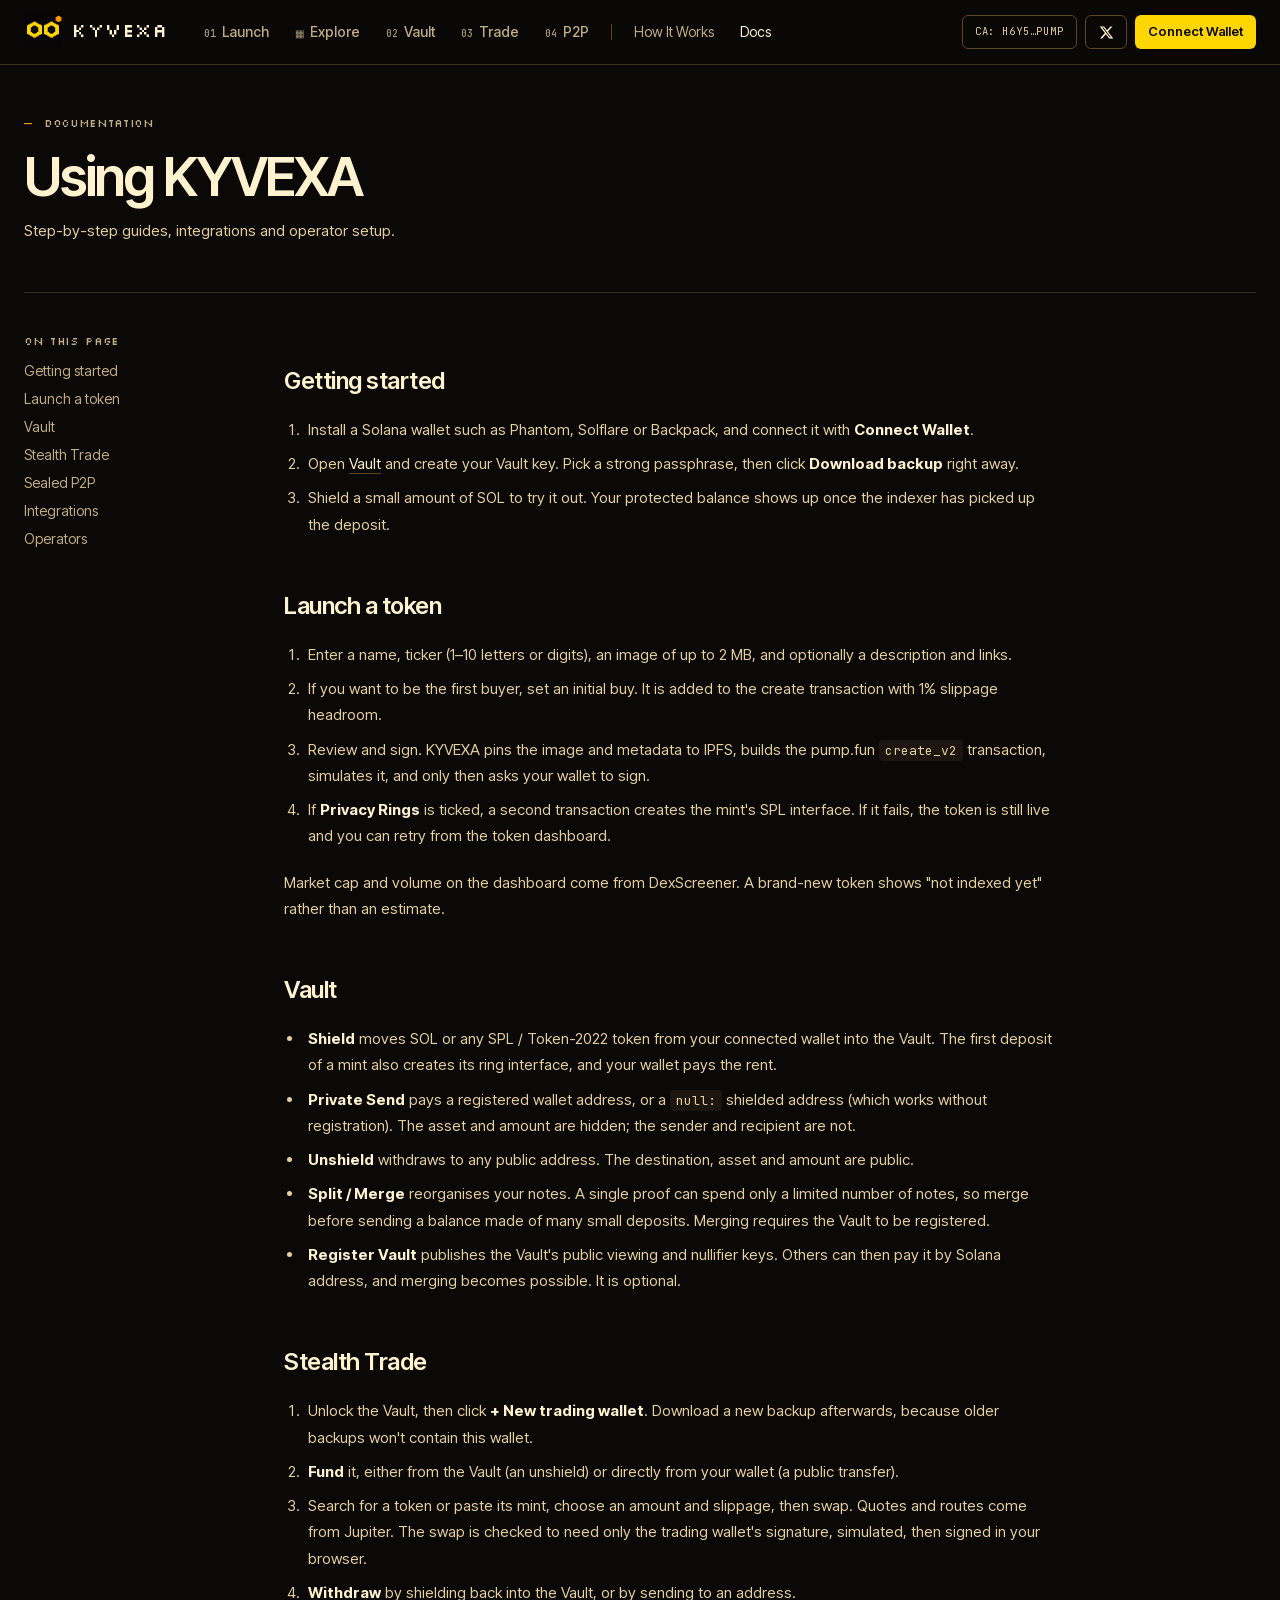
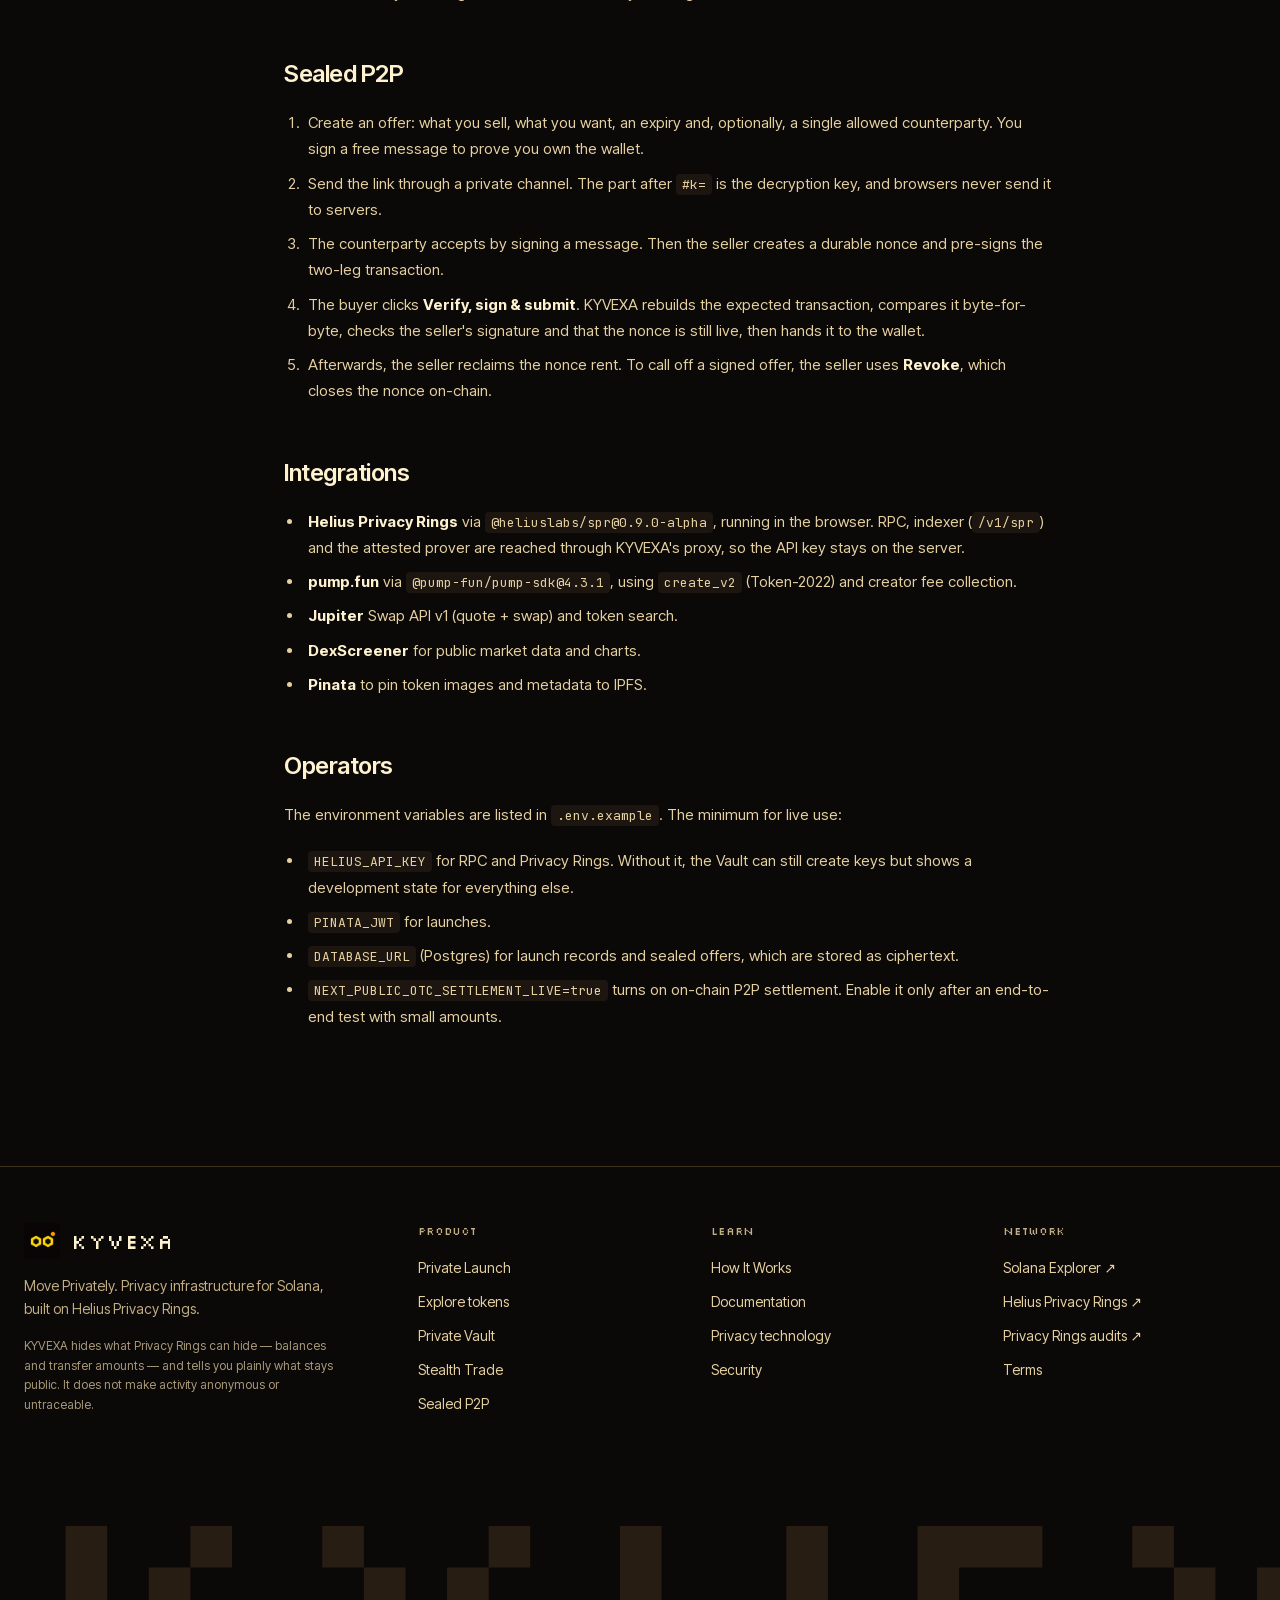
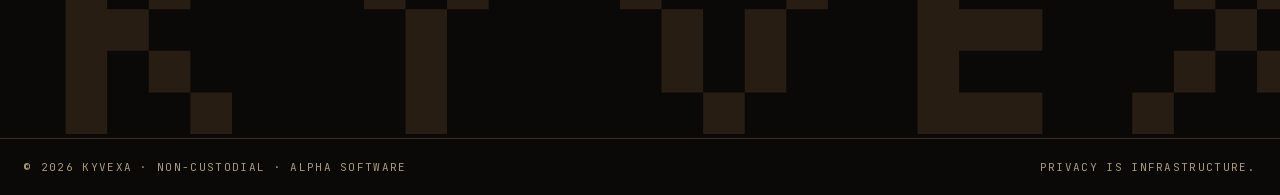
==== commit 9f439d2e: "Replace legacy branding across pages and animated headings" ====
--- a/docs/index.html
+++ b/docs/index.html
@@ -1 +1 @@
-<!DOCTYPE html><html lang="en" class="_07jdaW_variable BVULza_variable Nwxp5W_variable"><head><meta charSet="utf-8"/><meta name="viewport" content="width=device-width, initial-scale=1"/><link rel="stylesheet" href="../_next/static/chunks/0mvtl4-lt6dqq.css" data-precedence="next"/><link rel="preload" as="script" fetchPriority="low" href="../_next/static/chunks/310vm2bl3xxpt.js"/><script src="../_next/static/chunks/0tz-82jdaa63a.js" async=""></script><script src="../_next/static/chunks/39_j1bdzreq0m.js" async=""></script><script src="../_next/static/chunks/0b8ium35djf5z.js" async=""></script><script src="../_next/static/chunks/turbopack-2u1d16houkiyo.js" async=""></script><script src="../_next/static/chunks/0ob28oyk-szaa.js" async=""></script><script src="../_next/static/chunks/3a-avq550zklu.js" async=""></script><script src="../_next/static/chunks/1bym98i0lyh_o.js" async=""></script><script src="../_next/static/chunks/1tvo6ha862r_n.js" async=""></script><script src="../_next/static/chunks/2kb_lkotej76x.js" async=""></script><meta name="theme-color" content="#070707"/><title>Documentation · NULL</title><meta name="description" content="Launch tokens, protect balances, trade through separate wallets and settle P2P deals through one Solana privacy platform, built on Helius Privacy Rings."/><meta property="og:title" content="NULL"/><meta property="og:description" content="Move Privately."/><meta property="og:type" content="website"/><meta name="twitter:card" content="summary_large_image"/><meta name="twitter:title" content="NULL"/><meta name="twitter:description" content="Move Privately."/><link rel="icon" href="../icon.svg?icon.0sf8svpd2gkin.svg" sizes="any" type="image/svg+xml"/><meta name="next-size-adjust" content=""/><script src="../_next/static/chunks/0cz1d0mv5g_q7.js" noModule=""></script><link rel="stylesheet" href="../project-guide.css"><script defer src="../project-guide.js"></script></head><body><div hidden=""><!--$--><!--/$--></div><header class="sticky top-0 z-40 border-b border-line bg-ink/85 backdrop-blur-md"><div class="mx-auto flex h-16 max-w-[1320px] items-center gap-6 px-4 sm:px-6"><a class="shrink-0" aria-label="NULL home" href="../index.html"><span class="group inline-flex items-center gap-2.5 "><svg width="26" height="26" viewBox="0 0 16 16" class="text-fg" shape-rendering="crispEdges" aria-hidden="true"><rect x="2" y="3" width="1" height="1" fill="currentColor"></rect><rect x="3" y="3" width="1" height="1" fill="currentColor"></rect><rect x="4" y="3" width="1" height="1" fill="currentColor"></rect><rect x="5" y="3" width="1" height="1" fill="currentColor"></rect><rect x="10" y="3" width="1" height="1" fill="currentColor"></rect><rect x="11" y="3" width="1" height="1" fill="currentColor"></rect><rect x="12" y="3" width="1" height="1" fill="currentColor"></rect><rect x="13" y="3" width="1" height="1" fill="currentColor"></rect><rect x="2" y="4" width="1" height="1" fill="currentColor"></rect><rect x="3" y="4" width="1" height="1" fill="currentColor"></rect><rect x="4" y="4" width="1" height="1" fill="currentColor"></rect><rect x="5" y="4" width="1" height="1" fill="currentColor"></rect><rect x="10" y="4" width="1" height="1" fill="currentColor"></rect><rect x="11" y="4" width="1" height="1" fill="currentColor"></rect><rect x="12" y="4" width="1" height="1" fill="currentColor"></rect><rect x="13" y="4" width="1" height="1" fill="currentColor"></rect><rect x="2" y="5" width="1" height="1" fill="currentColor"></rect><rect x="3" y="5" width="1" height="1" fill="currentColor"></rect><rect x="12" y="5" width="1" height="1" fill="currentColor"></rect><rect x="13" y="5" width="1" height="1" fill="currentColor"></rect><rect x="2" y="6" width="1" height="1" fill="currentColor"></rect><rect x="3" y="6" width="1" height="1" fill="currentColor"></rect><rect x="12" y="6" width="1" height="1" fill="currentColor"></rect><rect x="13" y="6" width="1" height="1" fill="currentColor"></rect><rect x="2" y="7" width="1" height="1" fill="currentColor"></rect><rect x="3" y="7" width="1" height="1" fill="currentColor"></rect><rect x="6" y="7" width="1" height="1" fill="#E53935"></rect><rect x="7" y="7" width="1" height="1" fill="#E53935"></rect><rect x="8" y="7" width="1" height="1" fill="#E53935"></rect><rect x="9" y="7" width="1" height="1" fill="#E53935"></rect><rect x="12" y="7" width="1" height="1" fill="currentColor"></rect><rect x="13" y="7" width="1" height="1" fill="currentColor"></rect><rect x="2" y="8" width="1" height="1" fill="currentColor"></rect><rect x="3" y="8" width="1" height="1" fill="currentColor"></rect><rect x="6" y="8" width="1" height="1" fill="#E53935"></rect><rect x="7" y="8" width="1" height="1" fill="#E53935"></rect><rect x="8" y="8" width="1" height="1" fill="#E53935"></rect><rect x="9" y="8" width="1" height="1" fill="#E53935"></rect><rect x="12" y="8" width="1" height="1" fill="currentColor"></rect><rect x="13" y="8" width="1" height="1" fill="currentColor"></rect><rect x="2" y="9" width="1" height="1" fill="currentColor"></rect><rect x="3" y="9" width="1" height="1" fill="currentColor"></rect><rect x="12" y="9" width="1" height="1" fill="currentColor"></rect><rect x="13" y="9" width="1" height="1" fill="currentColor"></rect><rect x="2" y="10" width="1" height="1" fill="currentColor"></rect><rect x="3" y="10" width="1" height="1" fill="currentColor"></rect><rect x="12" y="10" width="1" height="1" fill="currentColor"></rect><rect x="13" y="10" width="1" height="1" fill="currentColor"></rect><rect x="2" y="11" width="1" height="1" fill="currentColor"></rect><rect x="3" y="11" width="1" height="1" fill="currentColor"></rect><rect x="4" y="11" width="1" height="1" fill="currentColor"></rect><rect x="5" y="11" width="1" height="1" fill="currentColor"></rect><rect x="10" y="11" width="1" height="1" fill="currentColor"></rect><rect x="11" y="11" width="1" height="1" fill="currentColor"></rect><rect x="12" y="11" width="1" height="1" fill="currentColor"></rect><rect x="13" y="11" width="1" height="1" fill="currentColor"></rect><rect x="2" y="12" width="1" height="1" fill="currentColor"></rect><rect x="3" y="12" width="1" height="1" fill="currentColor"></rect><rect x="4" y="12" width="1" height="1" fill="currentColor"></rect><rect x="5" y="12" width="1" height="1" fill="currentColor"></rect><rect x="10" y="12" width="1" height="1" fill="currentColor"></rect><rect x="11" y="12" width="1" height="1" fill="currentColor"></rect><rect x="12" y="12" width="1" height="1" fill="currentColor"></rect><rect x="13" y="12" width="1" height="1" fill="currentColor"></rect></svg><span class="font-pixel text-[19px] leading-none tracking-[0.08em] text-fg">NULL</span></span></a><nav class="hidden items-center gap-0.5 lg:flex"><a class="whitespace-nowrap rounded-md px-3 py-2 text-sm font-medium transition-colors text-mute hover:text-fg" href="../launch/index.html"><span class="num mr-1.5 text-[10px] text-dim">01</span>Launch</a><a class="whitespace-nowrap rounded-md px-3 py-2 text-sm font-medium transition-colors text-mute hover:text-fg" href="../explore/index.html"><span class="num mr-1.5 text-[10px] text-dim">▦</span>Explore</a><a class="whitespace-nowrap rounded-md px-3 py-2 text-sm font-medium transition-colors text-mute hover:text-fg" href="../vault/index.html"><span class="num mr-1.5 text-[10px] text-dim">02</span>Vault</a><a class="whitespace-nowrap rounded-md px-3 py-2 text-sm font-medium transition-colors text-mute hover:text-fg" href="../trade/index.html"><span class="num mr-1.5 text-[10px] text-dim">03</span>Trade</a><a class="whitespace-nowrap rounded-md px-3 py-2 text-sm font-medium transition-colors text-mute hover:text-fg" href="../p2p/index.html"><span class="num mr-1.5 text-[10px] text-dim">04</span>P2P</a><span class="mx-2 hidden h-4 w-px bg-line-2 xl:block"></span><a class="hidden whitespace-nowrap rounded-md px-3 py-2 text-sm transition-colors xl:block text-mute hover:text-fg" href="../how-it-works/index.html">How It Works</a><a class="hidden whitespace-nowrap rounded-md px-3 py-2 text-sm transition-colors xl:block text-fg" href="../docs/index.html">Docs</a></nav><div class="ml-auto flex items-center gap-2"><button class="chip h-[2.1rem] rounded-md px-3 hover:border-fg-2 hover:text-fg hidden xl:inline-flex" title="H6y5mDHewKBtGeDVdpNemTqpN7zH9mrTw9FfDbiwpump">CA: H6y5…pump</button><a href="https://x.com/nullcrypted" target="_blank" rel="noreferrer" class="btn btn-ghost btn-sm hidden sm:inline-flex" aria-label="NULL on X"><svg viewBox="0 0 24 24" class="h-[15px] w-[15px]" fill="currentColor" aria-hidden="true"><path d="M18.244 2.25h3.308l-7.227 8.26 8.502 11.24H16.17l-5.214-6.817L4.99 21.75H1.68l7.73-8.835L1.254 2.25H8.08l4.713 6.231zm-1.161 17.52h1.833L7.084 4.126H5.117z"></path></svg></a><button class="btn btn-primary btn-sm  hidden sm:inline-flex">Connect Wallet</button><button class="btn btn-ghost btn-sm xl:hidden" aria-label="Menu" aria-expanded="false">☰</button></div></div></header><main><div class="mx-auto max-w-[1320px] px-4 pb-10 sm:px-6"><div class="border-b border-line py-12"><div class="flex items-center gap-3"><span class="num text-sm text-signal-hi">—</span><span class="label">Documentation</span></div><h1 class="mt-4 text-[clamp(2rem,4.6vw,3.4rem)] font-semibold leading-[1] tracking-[-0.04em]"><span class="" aria-label="Using NULL"><span aria-hidden="true"><span style="opacity:0.12">U</span><span style="opacity:0.12">s</span><span style="opacity:0.12">i</span><span style="opacity:0.12">n</span><span style="opacity:0.12">g</span> <span style="opacity:0.12">N</span><span style="opacity:0.12">U</span><span style="opacity:0.12">L</span><span style="opacity:0.12">L</span></span></span></h1><p class="mt-4 max-w-2xl text-[15px] leading-relaxed text-fg-2">Step-by-step guides, integrations and operator setup.</p></div><div class="mt-10 grid gap-10 lg:grid-cols-[220px_1fr]"><nav class="hidden lg:block"><div class="sticky top-24 space-y-2"><div class="label mb-3">On this page</div><a href="#start" class="block text-sm text-mute hover:text-fg">Getting started</a><a href="#launch" class="block text-sm text-mute hover:text-fg">Launch a token</a><a href="#vault" class="block text-sm text-mute hover:text-fg">Vault</a><a href="#trade" class="block text-sm text-mute hover:text-fg">Stealth Trade</a><a href="#p2p" class="block text-sm text-mute hover:text-fg">Sealed P2P</a><a href="#integrations" class="block text-sm text-mute hover:text-fg">Integrations</a><a href="#operators" class="block text-sm text-mute hover:text-fg">Operators</a></div></nav><div><div class="max-w-3xl space-y-5 text-[15px] leading-[1.75] text-fg-2 [&amp;_a]:text-fg [&amp;_a]:underline [&amp;_a]:decoration-line-2 [&amp;_a]:underline-offset-4 [&amp;_b]:text-fg [&amp;_code]:rounded [&amp;_code]:bg-ink-3 [&amp;_code]:px-1.5 [&amp;_code]:py-0.5 [&amp;_code]:font-mono [&amp;_code]:text-[13px] [&amp;_h2]:pt-8 [&amp;_h2]:text-2xl [&amp;_h2]:font-semibold [&amp;_h2]:tracking-[-0.02em] [&amp;_h2]:text-fg [&amp;_h3]:pt-4 [&amp;_h3]:text-lg [&amp;_h3]:font-semibold [&amp;_h3]:text-fg [&amp;_li]:pl-1 [&amp;_ol]:list-decimal [&amp;_ol]:space-y-2 [&amp;_ol]:pl-5 [&amp;_ul]:list-disc [&amp;_ul]:space-y-2 [&amp;_ul]:pl-5"><h2 id="start">Getting started</h2><ol><li>Install a Solana wallet such as Phantom, Solflare or Backpack, and connect it with <b>Connect Wallet</b>.</li><li>Open <a href="../vault/index.html">Vault</a> and create your Vault key. Pick a strong passphrase, then click <b>Download backup</b> right away.</li><li>Shield a small amount of SOL to try it out. Your protected balance shows up once the indexer has picked up the deposit.</li></ol><h2 id="launch">Launch a token</h2><ol><li>Enter a name, ticker (1–10 letters or digits), an image of up to 2 MB, and optionally a description and links.</li><li>If you want to be the first buyer, set an initial buy. It is added to the create transaction with 1% slippage headroom.</li><li>Review and sign. NULL pins the image and metadata to IPFS, builds the pump.fun <code>create_v2</code> transaction, simulates it, and only then asks your wallet to sign.</li><li>If <b>Privacy Rings</b> is ticked, a second transaction creates the mint&#x27;s SPL interface. If it fails, the token is still live and you can retry from the token dashboard.</li></ol><p>Market cap and volume on the dashboard come from DexScreener. A brand-new token shows &quot;not indexed yet&quot; rather than an estimate.</p><h2 id="vault">Vault</h2><ul><li><b>Shield</b> moves SOL or any SPL / Token-2022 token from your connected wallet into the Vault. The first deposit of a mint also creates its ring interface, and your wallet pays the rent.</li><li><b>Private Send</b> pays a registered wallet address, or a <code>null:</code> shielded address (which works without registration). The asset and amount are hidden; the sender and recipient are not.</li><li><b>Unshield</b> withdraws to any public address. The destination, asset and amount are public.</li><li><b>Split / Merge</b> reorganises your notes. A single proof can spend only a limited number of notes, so merge before sending a balance made of many small deposits. Merging requires the Vault to be registered.</li><li><b>Register Vault</b> publishes the Vault&#x27;s public viewing and nullifier keys. Others can then pay it by Solana address, and merging becomes possible. It is optional.</li></ul><h2 id="trade">Stealth Trade</h2><ol><li>Unlock the Vault, then click <b>+ New trading wallet</b>. Download a new backup afterwards, because older backups won&#x27;t contain this wallet.</li><li><b>Fund</b> it, either from the Vault (an unshield) or directly from your wallet (a public transfer).</li><li>Search for a token or paste its mint, choose an amount and slippage, then swap. Quotes and routes come from Jupiter. The swap is checked to need only the trading wallet&#x27;s signature, simulated, then signed in your browser.</li><li><b>Withdraw</b> by shielding back into the Vault, or by sending to an address.</li></ol><h2 id="p2p">Sealed P2P</h2><ol><li>Create an offer: what you sell, what you want, an expiry and, optionally, a single allowed counterparty. You sign a free message to prove you own the wallet.</li><li>Send the link through a private channel. The part after <code>#k=</code> is the decryption key, and browsers never send it to servers.</li><li>The counterparty accepts by signing a message. Then the seller creates a durable nonce and pre-signs the two-leg transaction.</li><li>The buyer clicks <b>Verify, sign &amp; submit</b>. NULL rebuilds the expected transaction, compares it byte-for-byte, checks the seller&#x27;s signature and that the nonce is still live, then hands it to the wallet.</li><li>Afterwards, the seller reclaims the nonce rent. To call off a signed offer, the seller uses <b>Revoke</b>, which closes the nonce on-chain.</li></ol><h2 id="integrations">Integrations</h2><ul><li><b>Helius Privacy Rings</b> via <code>@heliuslabs/spr@0.9.0-alpha</code>, running in the browser. RPC, indexer (<code>/v1/spr</code>) and the attested prover are reached through NULL&#x27;s proxy, so the API key stays on the server.</li><li><b>pump.fun</b> via <code>@pump-fun/pump-sdk@4.3.1</code>, using <code>create_v2</code> (Token-2022) and creator fee collection.</li><li><b>Jupiter</b> Swap API v1 (quote + swap) and token search.</li><li><b>DexScreener</b> for public market data and charts.</li><li><b>Pinata</b> to pin token images and metadata to IPFS.</li></ul><h2 id="operators">Operators</h2><p>The environment variables are listed in <code>.env.example</code>. The minimum for live use:</p><ul><li><code>HELIUS_API_KEY</code> for RPC and Privacy Rings. Without it, the Vault can still create keys but shows a development state for everything else.</li><li><code>PINATA_JWT</code> for launches.</li><li><code>DATABASE_URL</code> (Postgres) for launch records and sealed offers, which are stored as ciphertext.</li><li><code>NEXT_PUBLIC_OTC_SETTLEMENT_LIVE=true</code> turns on on-chain P2P settlement. Enable it only after an end-to-end test with small amounts.</li></ul></div></div></div></div><!--$--><!--/$--></main><footer class="mt-24 border-t border-line pb-24 lg:pb-0"><div class="mx-auto grid max-w-[1320px] gap-10 px-4 py-14 sm:px-6 md:grid-cols-[1.4fr_repeat(3,1fr)]"><div><div class="flex items-center gap-3"><svg width="34" height="34" viewBox="0 0 16 16" class="" shape-rendering="crispEdges" aria-hidden="true"><rect x="2" y="3" width="1" height="1" fill="currentColor"></rect><rect x="3" y="3" width="1" height="1" fill="currentColor"></rect><rect x="4" y="3" width="1" height="1" fill="currentColor"></rect><rect x="5" y="3" width="1" height="1" fill="currentColor"></rect><rect x="10" y="3" width="1" height="1" fill="currentColor"></rect><rect x="11" y="3" width="1" height="1" fill="currentColor"></rect><rect x="12" y="3" width="1" height="1" fill="currentColor"></rect><rect x="13" y="3" width="1" height="1" fill="currentColor"></rect><rect x="2" y="4" width="1" height="1" fill="currentColor"></rect><rect x="3" y="4" width="1" height="1" fill="currentColor"></rect><rect x="4" y="4" width="1" height="1" fill="currentColor"></rect><rect x="5" y="4" width="1" height="1" fill="currentColor"></rect><rect x="10" y="4" width="1" height="1" fill="currentColor"></rect><rect x="11" y="4" width="1" height="1" fill="currentColor"></rect><rect x="12" y="4" width="1" height="1" fill="currentColor"></rect><rect x="13" y="4" width="1" height="1" fill="currentColor"></rect><rect x="2" y="5" width="1" height="1" fill="currentColor"></rect><rect x="3" y="5" width="1" height="1" fill="currentColor"></rect><rect x="12" y="5" width="1" height="1" fill="currentColor"></rect><rect x="13" y="5" width="1" height="1" fill="currentColor"></rect><rect x="2" y="6" width="1" height="1" fill="currentColor"></rect><rect x="3" y="6" width="1" height="1" fill="currentColor"></rect><rect x="12" y="6" width="1" height="1" fill="currentColor"></rect><rect x="13" y="6" width="1" height="1" fill="currentColor"></rect><rect x="2" y="7" width="1" height="1" fill="currentColor"></rect><rect x="3" y="7" width="1" height="1" fill="currentColor"></rect><rect x="6" y="7" width="1" height="1" fill="#E53935"></rect><rect x="7" y="7" width="1" height="1" fill="#E53935"></rect><rect x="8" y="7" width="1" height="1" fill="#E53935"></rect><rect x="9" y="7" width="1" height="1" fill="#E53935"></rect><rect x="12" y="7" width="1" height="1" fill="currentColor"></rect><rect x="13" y="7" width="1" height="1" fill="currentColor"></rect><rect x="2" y="8" width="1" height="1" fill="currentColor"></rect><rect x="3" y="8" width="1" height="1" fill="currentColor"></rect><rect x="6" y="8" width="1" height="1" fill="#E53935"></rect><rect x="7" y="8" width="1" height="1" fill="#E53935"></rect><rect x="8" y="8" width="1" height="1" fill="#E53935"></rect><rect x="9" y="8" width="1" height="1" fill="#E53935"></rect><rect x="12" y="8" width="1" height="1" fill="currentColor"></rect><rect x="13" y="8" width="1" height="1" fill="currentColor"></rect><rect x="2" y="9" width="1" height="1" fill="currentColor"></rect><rect x="3" y="9" width="1" height="1" fill="currentColor"></rect><rect x="12" y="9" width="1" height="1" fill="currentColor"></rect><rect x="13" y="9" width="1" height="1" fill="currentColor"></rect><rect x="2" y="10" width="1" height="1" fill="currentColor"></rect><rect x="3" y="10" width="1" height="1" fill="currentColor"></rect><rect x="12" y="10" width="1" height="1" fill="currentColor"></rect><rect x="13" y="10" width="1" height="1" fill="currentColor"></rect><rect x="2" y="11" width="1" height="1" fill="currentColor"></rect><rect x="3" y="11" width="1" height="1" fill="currentColor"></rect><rect x="4" y="11" width="1" height="1" fill="currentColor"></rect><rect x="5" y="11" width="1" height="1" fill="currentColor"></rect><rect x="10" y="11" width="1" height="1" fill="currentColor"></rect><rect x="11" y="11" width="1" height="1" fill="currentColor"></rect><rect x="12" y="11" width="1" height="1" fill="currentColor"></rect><rect x="13" y="11" width="1" height="1" fill="currentColor"></rect><rect x="2" y="12" width="1" height="1" fill="currentColor"></rect><rect x="3" y="12" width="1" height="1" fill="currentColor"></rect><rect x="4" y="12" width="1" height="1" fill="currentColor"></rect><rect x="5" y="12" width="1" height="1" fill="currentColor"></rect><rect x="10" y="12" width="1" height="1" fill="currentColor"></rect><rect x="11" y="12" width="1" height="1" fill="currentColor"></rect><rect x="12" y="12" width="1" height="1" fill="currentColor"></rect><rect x="13" y="12" width="1" height="1" fill="currentColor"></rect></svg><span class="font-pixel text-xl tracking-[0.08em]">NULL</span></div><p class="mt-4 max-w-xs text-sm leading-relaxed text-mute">Move Privately. Privacy infrastructure for Solana, built on Helius Privacy Rings.</p><p class="mt-4 max-w-xs text-xs leading-relaxed text-dim">NULL hides what Privacy Rings can hide — balances and transfer amounts — and tells you plainly what stays public. It does not make activity anonymous or untraceable.</p></div><div><div class="label">Product</div><ul class="mt-4 space-y-2.5"><li><a class="text-sm text-fg-2 hover:text-fg" href="../launch/index.html">Private Launch</a></li><li><a class="text-sm text-fg-2 hover:text-fg" href="../explore/index.html">Explore tokens</a></li><li><a class="text-sm text-fg-2 hover:text-fg" href="../vault/index.html">Private Vault</a></li><li><a class="text-sm text-fg-2 hover:text-fg" href="../trade/index.html">Stealth Trade</a></li><li><a class="text-sm text-fg-2 hover:text-fg" href="../p2p/index.html">Sealed P2P</a></li></ul></div><div><div class="label">Learn</div><ul class="mt-4 space-y-2.5"><li><a class="text-sm text-fg-2 hover:text-fg" href="../how-it-works/index.html">How It Works</a></li><li><a class="text-sm text-fg-2 hover:text-fg" href="../docs/index.html">Documentation</a></li><li><a class="text-sm text-fg-2 hover:text-fg" href="../how-it-works/index.html#privacy">Privacy technology</a></li><li><a class="text-sm text-fg-2 hover:text-fg" href="../security/index.html">Security</a></li></ul></div><div><div class="label">Network</div><ul class="mt-4 space-y-2.5"><li><a href="https://solscan.io" target="_blank" rel="noreferrer" class="text-sm text-fg-2 hover:text-fg">Solana Explorer<!-- --> ↗</a></li><li><a href="https://www.helius.dev/privacy" target="_blank" rel="noreferrer" class="text-sm text-fg-2 hover:text-fg">Helius Privacy Rings<!-- --> ↗</a></li><li><a href="https://www.helius.dev/docs/privacy/audits" target="_blank" rel="noreferrer" class="text-sm text-fg-2 hover:text-fg">Privacy Rings audits<!-- --> ↗</a></li><li><a class="text-sm text-fg-2 hover:text-fg" href="../terms/index.html">Terms</a></li></ul></div></div><div class="mx-auto max-w-[1320px] overflow-hidden px-4 sm:px-6" aria-hidden="true"><div class="font-pixel select-none text-center text-[clamp(5rem,26vw,22rem)] leading-[0.8] tracking-[0.02em] text-ink-4 transition-colors hover:text-signal-lo" aria-label="NULL"><span aria-hidden="true"><span style="opacity:0.12">N</span><span style="opacity:0.12">U</span><span style="opacity:0.12">L</span><span style="opacity:0.12">L</span></span></div></div><div class="border-t border-line"><div class="num mx-auto flex max-w-[1320px] flex-wrap items-center justify-between gap-3 px-4 py-5 text-[11px] uppercase tracking-[0.12em] text-dim sm:px-6"><span>© <!-- -->2026<!-- --> NULL · Non-custodial · Alpha software</span><span>Privacy Is Infrastructure.</span></div></div></footer><nav class="fixed inset-x-0 bottom-0 z-40 border-t border-line bg-ink/95 pb-[env(safe-area-inset-bottom)] backdrop-blur-md lg:hidden" aria-label="Tools"><div class="grid grid-cols-5"><a class="flex flex-col items-center gap-0.5 py-2.5 text-[11px] font-medium text-mute" href="../launch/index.html"><span class="text-base leading-none ">▲</span>Launch</a><a class="flex flex-col items-center gap-0.5 py-2.5 text-[11px] font-medium text-mute" href="../explore/index.html"><span class="text-base leading-none ">▦</span>Explore</a><a class="flex flex-col items-center gap-0.5 py-2.5 text-[11px] font-medium text-mute" href="../vault/index.html"><span class="text-base leading-none ">◉</span>Vault</a><a class="flex flex-col items-center gap-0.5 py-2.5 text-[11px] font-medium text-mute" href="../trade/index.html"><span class="text-base leading-none ">⇄</span>Trade</a><a class="flex flex-col items-center gap-0.5 py-2.5 text-[11px] font-medium text-mute" href="../p2p/index.html"><span class="text-base leading-none ">⧉</span>P2P</a></div></nav><script id="_R_">(globalThis["TURBOPACK"] || (globalThis["TURBOPACK"] = [])).push({"otherChunks":["static/chunks/310vm2bl3xxpt.js","static/chunks/0tz-82jdaa63a.js","static/chunks/39_j1bdzreq0m.js","static/chunks/0b8ium35djf5z.js"],"runtimeModuleIds":[94553]});</script><script src="../_next/static/chunks/310vm2bl3xxpt.js" async=""></script><script>(self.__next_f=self.__next_f||[]).push([0])</script><script>self.__next_f.push([1,"1:\"$Sreact.fragment\"\n4:\"../_next/static/chunks/0ob28oyk-szaa.js\"\n5:\"../_next/static/chunks/3a-avq550zklu.js\"\n6:\"../_next/static/chunks/1bym98i0lyh_o.js\"\n7:\"../_next/static/chunks/1tvo6ha862r_n.js\"\n8:\"../_next/static/chunks/2kb_lkotej76x.js\"\n9:I[39756,[\"$4\",\"$5\",\"$6\",\"$7\",\"$8\"],\"default\"]\na:I[37457,[\"$4\",\"$5\",\"$6\",\"$7\",\"$8\"],\"default\"]\nd:I[18575,[\"$4\",\"$5\",\"$6\",\"$7\",\"$8\"],\"Decrypt\"]\n1e:\"ViewportBoundary\"\n1f:I[97367,[\"$4\",\"$5\",\"$6\",\"$7\",\"$8\"],\"$1e\"]\n21:\"MetadataBoundary\"\n22:I[97367,[\"$4\",\"$5\",\"$6\",\"$7\",\"$8\"],\"$21\"]\n23:\"$Sreact.suspense\"\n25:I[68027,[\"$4\",\"$5\",\"$6\",\"$7\",\"$8\"],\"default\",1]\n:HL[\"../_next/static/chunks/0mvtl4-lt6dqq.css\",\"style\"]\n:HL[\"../_next/static/media/4a0b7dd978568ff2-s.p.3fofz6dws3mg0.woff2\",\"font\",{\"crossOrigin\":\"\",\"type\":\"font/woff2\"}]\n:HL[\"../_next/static/media/53897e768d329f66-s.p.3t6q91iet4nsy.woff2\",\"font\",{\"crossOrigin\":\"\",\"type\":\"font/woff2\"}]\n:HL[\"../_next/static/media/cbb1b71f089ac5c8-s.p.0twlw20dvfl-2.woff2\",\"font\",{\"crossOrigin\":\"\",\"type\":\"font/woff2\"}]\n:HL[\"../_next/static/media/cc68f550ae21708a-s.p.3dosikwwiz7p4.woff2\",\"font\",{\"crossOrigin\":\"\",\"type\":\"font/woff2\"}]\nb:X\nc:[[\"children\",{\"s\":\"__PAGE__\",\"d\":{\"r\":[\"$\",\"$1\",\"c\",{\"children\":[[\"$\",\"div\",null,{\"className\":\"mx-auto max-w-[1320px] px-4 pb-10 sm:px-6\",\"children\":[[\"$\",\"div\",null,{\"className\":\"border-b border-line py-12\",\"children\":[[\"$\",\"div\",null,{\"className\":\"flex items-center gap-3\",\"children\":[[\"$\",\"span\",null,{\"className\":\"num text-sm text-signal-hi\",\"children\":\"—\"}],[\"$\",\"span\",null,{\"className\":\"label\",\"children\":\"Documentation\"}]]}],[\"$\",\"h1\",null,{\"className\":\"mt-4 text-[clamp(2rem,4.6vw,3.4rem)] font-semibold leading-[1] tracking-[-0.04em]\",\"children\":[\"$\",\"$Ld\",null,{\"text\":\"Using NULL\"}]}],[\"$\",\"p\",null,{\"className\":\"mt-4 max-w-2xl text-[15px] leading-relaxed text-fg-2\",\"children\":\"Step-by-step guides, integrations and operator setup.\"}]]}],[\"$\",\"div\",null,{\"className\":\"mt-10 grid gap-10 lg:grid-cols-[220px_1fr]\",\"children\":[[\"$\",\"nav\",null,{\"className\":\"hidden lg:block\",\"children\":[\"$\",\"div\",null,{\"className\":\"sticky top-24 space-y-2\",\"children\":[[\"$\",\"div\",null,{\"className\":\"label mb-3\",\"children\":\"On this page\"}],[[\"$\",\"a\",\"start\",{\"href\":\"#start\",\"className\":\"block text-sm text-mute hover:text-fg\",\"children\":\"Getting started\"}],[\"$\",\"a\",\"launch\",{\"href\":\"#launch\",\"className\":\"block text-sm text-mute hover:text-fg\",\"children\":\"Launch a token\"}],[\"$\",\"a\",\"vault\",{\"href\":\"#vault\",\"className\":\"block text-sm text-mute hover:text-fg\",\"children\":\"Vault\"}],[\"$\",\"a\",\"trade\",{\"href\":\"#trade\",\"className\":\"block text-sm text-mute hover:text-fg\",\"children\":\"Stealth Trade\"}],[\"$\",\"a\",\"p2p\",{\"href\":\"#p2p\",\"className\":\"block text-sm text-mute hover:text-fg\",\"children\":\"Sealed P2P\"}],[\"$\",\"a\",\"integrations\",{\"href\":\"#integrations\",\"className\":\"block text-sm text-mute hover:text-fg\",\"children\":\"Integrations\"}],[\"$\",\"a\",\"operators\",{\"href\":\"#operators\",\"className\":\"block text-sm text-mute hover:text-fg\",\"children\":\"Operators\"}]]]}]}],[\"$\",\"div\",null,{\"children\":[\"$\",\"div\",null,{\"className\":\"max-w-3xl space-y-5 text-[15px] leading-[1.75] text-fg-2 [\u0026_a]:text-fg [\u0026_a]:underline [\u0026_a]:decoration-line-2 [\u0026_a]:underline-offset-4 [\u0026_b]:text-fg [\u0026_code]:rounded [\u0026_code]:bg-ink-3 [\u0026_code]:px-1.5 [\u0026_code]:py-0.5 [\u0026_code]:font-mono [\u0026_code]:text-[13px] [\u0026_h2]:pt-8 [\u0026_h2]:text-2xl [\u0026_h2]:font-semibold [\u0026_h2]:tracking-[-0.02em] [\u0026_h2]:text-fg [\u0026_h3]:pt-4 [\u0026_h3]:text-lg [\u0026_h3]:font-semibold [\u0026_h3]:text-fg [\u0026_li]:pl-1 [\u0026_ol]:list-decimal [\u0026_ol]:space-y-2 [\u0026_ol]:pl-5 [\u0026_ul]:list-disc [\u0026_ul]:space-y-2 [\u0026_ul]:pl-5\",\"children\":[[\"$\",\"h2\",null,{\"id\":\"start\",\"children\":\"Getting started\"}],[\"$\",\"ol\",null,{\"children\":[[\"$\",\"li\",null,{\"children\":[\"Install a Solana wallet such as Phantom, Solflare or Backpack, and connect it with \",[\"$\",\"b\",null,{\"children\":\"Connect Wallet\"}],\".\"]}],[\"$\",\"li\",null,{\"children\":[\"Open \",[\"$\",\"a\",null,{\"href\":\"/vault\",\"children\":\"Vault\"}],\" and create your Vault key. Pick a strong passphrase, then click \",[\"$\",\"b\",null,{\"children\":\"Download backup\"}],\" right away.\"]}],[\"$\",\"li\",null,{\"children\":\"Shield a small amount of SOL to try it out. Your protected balance shows up once the indexer has picked up the deposit.\"}]]}],[\"$\",\"h2\",null,{\"id\":\"launch\",\"children\":\"Launch a token\"}],[\"$\",\"ol\",null,{\"children\":[[\"$\",\"li\",null,{\"children\":\"Enter a name, ticker (1–10 letters or digits), an image of up to 2 MB, and optionally a description and links.\"}],\"$Le\",\"$Lf\",\"$L10\"]}],\"$L11\",\"$L12\",\"$L13\",\"$L14\",\"$L15\",\"$L16\",\"$L17\",\"$L18\",\"$L19\",\"$L1a\",\"$L1b\",\"$L1c\"]}]}]]}]]}],null,\"$L1d\"]}],\"p\":false,\"v\":null}}]]\n3:[[\"children\",{\"s\":\"docs\",\"d\":{\"r\":[\"$\",\"$1\",\"c\",{\"children\":[null,[\"$\",\"$L9\",null,{\"parallelRouterKey\":\"children\",\"error\":\"$undefined\",\"errorStyles\":\"$undefined\",\"errorScripts\":\"$undefined\",\"template\":[\"$\",\"$La\",null,{}],\"templateStyles\":\"$undefined\",\"templateScripts\":\"$undefined\",\"notFound\":\"$undefined\",\"forbidden\":\"$undefined\",\"unauthorized\":\"$undefined\"}]]}],\"p\":false,\"v\":\"$b\"},\"c\":\"$Qc\"}]]\n0:{\"P\":null,\"c\":[\"\",\"docs\"],\"q\":\"\",\"i\":false,\"t\":{\"t\":{\"s\":\"\",\"h\":16,\"d\":{\"r\":[\"$\",\"$1\",\"c\",{\"children\":[[[\"$\",\"link\",\"0\",{\"rel\":\"stylesheet\",\"href\":\"../_next/static/chunks/0mvtl4-lt6dqq.css\",\"precedence\":\"next\",\"crossOrigin\":\"$undefined\",\"nonce\":\"$undefined\"}],[\"$\",\"script\",\"script-0\",{\"src\":\"../_next/static/chunks/0ob28oyk-szaa.js\",\"async\":true,\"nonce\":\"$undefined\"}],[\"$\",\"script\",\"script-1\",{\"src\":\"../_next/static/chunks/3a-avq550zklu.js\",\"async\":true,\"nonce\":\"$undefined\"}],[\"$\",\"script\",\"script-2\",{\"src\":\"../_next/static/chunks/1bym98i0lyh_o.js\",\"async\":true,\"nonce\":\"$undefined\"}],[\"$\",\"script\",\"script-3\",{\"src\":\"../_next/static/chunks/1tvo6ha862r_n.js\",\"async\":true,\"nonce\":\"$undefined\"}],[\"$\",\"script\",\"script-4\",{\"src\":\"../_next/static/chunks/2kb_lkotej76x.js\",\"async\":true,\"nonce\":\"$undefined\"}]],\"$L2\"]}],\"p\":false,\"v\":null},\"c\":\"$Q3\"},\"h\":{\"r\":[\"$\",\"$1\",\"h\",{\"children\":[null,[\"$\",\"$L1f\",null,{\"children\":\"$L20\"}],[\"$\",\"$L22\",null,{\"children\":[[\"$\",\"div\",null,{\"hidden\":true,\"children\":[\"$\",\"$23\",null,{\"name\":\"Next.Metadata\",\"children\":\"$L24\"}]}],null]}],[\"$\",\"meta\",null,{\"name\":\"next-size-adjust\",\"content\":\"\"}]]}],\"p\":false,\"v\":null}},\"m\":\"$undefined\",\"G\":[\"$25\",[[\"$\",\"link\",\"0\",{\"rel\":\"stylesheet\",\"href\":\"../_next/static/chunks/0mvtl4-lt6dqq.css\",\"precedence\":\"next\",\"crossOrigin\":\"$undefined\",\"nonce\":\"$undefined\"}]]],\"S\":false,\"r\":\"$undefined\",\"s\":\"$undefined\",\"a\":\"$undefined\",\"l\":\"$undefined\",\"p\":\"$undefined\",\"d\":\"$undefined\",\"b\":\"zHu462WXPgmFw-u4OiDfZ\"}\n26:I[97367,[\"$4\",\"$5\",\"$6\",\"$7\",\"$8\"],\"OutletBoundary\"]\nb:C\ne:[\"$\",\"li\",null,{\"children\":\"If you want to be the first buyer, set an initial buy. It is added to the create transaction with 1% slippage headroom.\"}]\nf:[\"$\",\"li\",null,{\"children\":[\"Review and sign. NULL pins the image and metadata to IPFS, builds the pump.fun \",[\"$\",\"code\",null,{\"children\":\"create_v2\"}],\" transaction, simulates it, and only then asks your wallet to sign.\"]}]\n10:[\"$\",\"li\",null,{\"children\":[\"If \",[\"$\",\"b\",null,{\"children\":\"Privacy Rings\"}],\" is ticked, a second transaction creates the mint's SPL interface. If it fails, the token is still live and you can retry from the token dashboard.\"]}]\n11:[\"$\",\"p\",null,{\"children\":\"Market cap and volume on the dashboard come from DexScreener. A brand-new token shows \\\"not indexed yet\\\" rather than an estimate.\"}]\n12:[\"$\",\"h2\",null,{\"id\":\"vault\",\"children\":\"Vault\"}]\n13:[\"$\",\"ul\",null,{\"children\":[[\"$\",\"li\",null,{\"children\":[[\"$\",\"b\",null,{\"children\":\"Shield\"}],\" moves SOL or any SPL / Token-2022 token from your connected wallet into the Vault. The first deposit of a mint also creates its ring interface, and your wallet pays the rent.\"]}],[\"$\",\"li\",null,{\"children\":[[\"$\",\"b\",null,{\"children\":\"Private Send\"}],\" pays a registered wallet address, or a \",[\"$\",\"code\",null,{\"children\":\"null:\"}],\" shielded address (which works without registration). The asset and amount are hidden; the sender and recipient are not.\"]}],[\"$\",\"li\",null,{\"children\":[[\"$\",\"b\",null,{\"children\":\"Unshield\"}],\" withdraws to any public address. The destination, asset and amount are public.\"]}],[\"$\",\"li\",null,{\"children\":[[\"$\",\"b\",null,{\"children\":\"Split / Merge\"}],\" reorganises your notes. A single proof can spend only a limited number of notes, so merge before sending a balance made of many small deposits. Merging requires the Vault to be registered.\"]}],[\"$\",\"li\",null,{\"children\":[[\"$\",\"b\",null,{\"children\":\"Register Vault\"}],\" publishes the Vault's public viewing and nullifier keys. Others can then pay it by Solana address, and merging becomes possible. It is optional.\"]}]]}]\n14:[\"$\",\"h2\",null,{\"id\":\"trade\",\"children\":\"Stealth Trade\"}]\n15:[\"$\",\"ol\",null,{\"children\":[[\"$\",\"li\",null,{\"children\":[\"Unlock the Vault, then click \",[\"$\",\"b\",null,{\"children\":\"+ New trading wallet\"}],\". Download a new backup afterwards, because older backups won't contain this wallet.\"]}],[\"$\",\"li\",null,{\"children\":[[\"$\",\"b\",null,{\"children\":\"Fund\"}],\" it, either from the Vault (an unshield) or directly from your wallet (a public transfer).\"]}],[\"$\",\"li\",null,{\"children\":\"Search for a token or paste its mint, choose an amount and slippage, then swap. Quotes and routes come from Jupiter. The swap is checked to need only the trading wallet's signature, simulated, then signed in your browser.\"}],[\"$\",\"li\",null,{\"children\":[[\"$\",\"b\",null,{\"children\":\"Withdraw\"}],\" by shielding back into the Vault, or by sending to an address.\"]}]]}]\n16:[\"$\",\"h2\",null,{\"id\":\"p2p\",\"children\":\"Sealed P2P\"}]\n17:[\"$\",\"ol\",null,{\"children\":[[\"$\",\"li\",null,{\"children\":\"Create an offer: what you sell, what you want, an expiry and, optionally, a single allowed counterparty. You sign a free message to prove you own the wallet.\"}],[\"$\",\"li\",null,{\"children\":[\"Send the link through a private channel. The part after \",[\"$\",\"code\",null,{\"children\":\"#k=\"}],\" is the decryption key, and browsers never send it to servers.\"]}],[\"$\",\"li\",null,{\"children\":\"The counterparty accepts by signing a message. Then the seller creates a durable nonce and pre-signs the two-leg transaction.\"}],[\"$\",\"li\",null,{\"children\":[\"The buyer clicks \",[\"$\",\"b\",null,{\"children\":\"Verify, sign \u0026 submit\"}],\". NULL rebuilds the expected transaction, compares it byte-for-byte, checks the seller's signature and that the nonce is still live, then hands it to the wallet.\"]}],[\"$\",\"li\",null,{\"children\":[\"Afterwards, the seller reclaims the nonce rent. To call off a signed offer, the seller uses \",[\"$\",\"b\",null,{\"children\":\"Revoke\"}],\", which closes the nonce on-chain.\"]}]]}]\n18:[\"$\",\"h2\",null,{\"id\":\"integrations\",\"children\":\"Integrations\"}]\n19:[\"$\",\"ul\",null,{\"children\":[[\"$\",\"li\",null,{\"children\":[[\"$\",\"b\",null,{\"children\":\"Helius Privacy Rings\"}],\" via \",[\"$\",\"code\",null,{\"children\":\"@heliuslabs/spr@0.9.0-alpha\"}],\", running in the browser. RPC, indexer (\",[\"$\",\"code\",null,{\"children\":\"/v1/spr\"}],\") and the attested prover are reached through NULL's proxy, so the API key stays on the server.\"]}],[\"$\",\"li\",null,{\"children\":[[\"$\",\"b\",null,{\"children\":\"pump.fun\"}],\" via \",[\"$\",\"code\",null,{\"children\":\"@pump-fun/pump-sdk@4.3.1\"}],\", using \",[\"$\",\"code\",null,{\"children\":\"create_v2\"}],\" (Token-2022) and creator fee collection.\"]}],[\"$\",\"li\",null,{\"children\":[[\"$\",\"b\",null,{\"children\":\"Jupiter\"}],\" Swap API v1 (quote + swap) and token search.\"]}],[\"$\",\"li\",null,{\"children\":[[\"$\",\"b\",null,{\"children\":\"DexScreener\"}],\" for public market data and charts.\"]}],[\"$\",\"li\",null,{\"children\":[[\"$\",\"b\",null,{\"children\":\"Pinata\"}],\" to pin token images and metadata to IPFS.\"]}]]}]\n1a:[\"$\",\"h2\",null,{\"id\":\"operators\",\"children\":\"Operators\"}]\n1b:[\"$\",\"p\",null,{\"children\":[\"The environment variables are listed in \",[\"$\",\"code\",null,{\"children\":\".env.example\"}],\". The minimum for live use:\"]}]\n1c:[\"$\",\"ul\",null,{\"children\":[[\"$\",\"li\",null,{\"children\":[[\"$\",\"code\",null,{\"children\":\"HELIUS_API_KEY\"}],\" for RPC and Privacy Rings. Without it, the Vault can still create keys but shows a development state for everything else.\"]}],[\"$\",\"li\",null,{\"children\":[[\"$\",\"code\",null,{\"children\":\"PINATA_JWT\"}],\" for launches.\"]}],[\"$\",\"li\",null,{\"children\":[[\"$\",\"code\",null,{\"children\":\"DATABASE_URL\"}],\" (Postgres) for launch records and sealed offers, which are stored as ciphertext.\"]}],[\"$\",\"li\",null,{\"children\":[[\"$\",\"code\",null,{\"children\":\"NEXT_PUBLIC_OTC_SETTLEMENT_LIVE=true\"}],\" turns on on-chain P2P settlement. Enable it only after an end-to-end test with small amounts.\"]}]]}]\n1d:[\"$\",\"$L26\",null,{\"children\":[\"$\",\"$23\",null,{\"name\":\"Next.MetadataOutlet\",\"children\":\"$@27\"}]}]\n28:I[28739,[\"$4\",\"$5\",\"$6\",\"$7\",\"$8\"],\"Providers\"]\n29:I[13293,[\"$4\",\"$5\",\"$6\",\"$7\",\"$8\"],\"Header\"]\n2:[\"$\",\"html\",null,{\"lang\":\"en\",\"className\":\"_07jdaW_variable BVULza_variable Nwxp5W_variable\",\"children\":[\"$\",\"body\",null,{\"children\":[\"$\",\"$L28\",null,{\"initial\":{\"xUrl\":\"https://x.com/nullcrypted\",\"ca\":\"H6y5mDHewKBtGeDVdpNemTqpN7zH9mrTw9FfDbiwpump\"},\"children\":[[\"$\",\"$L29\",null,{}],[\"$\",\"main\",null,{\"children\":[\"$\",\"$L9\",null,{\"parallelRouterKey\":\"children\",\"error\":\"$undefined\",\"errorStyles\":\"$undefined\",\"errorScripts\":\"$undefined\",\"template\":[\"$\",\"$La\",null,{}],\"templateStyles\":\"$undefined\",\"templateScripts\":\"$undefined\",\"notFound\":[[[\"$\",\"title\",null,{\"children\":\"404: This page could not be found.\"}],[\"$\",\"div\",null,{\"style\":{\"fontFamily\":\"system-ui,\\\"Segoe UI\\\",Roboto,Helvetica,Arial,sans-serif,\\\"Apple Color Emoji\\\",\\\"Segoe UI Emoji\\\"\",\"height\":\"100vh\",\"textAlign\":\"center\",\"display\":\"flex\",\"flexDirection\":\"column\",\"alignItems\":\"center\",\"justifyContent\":\"center\"},\"children\":[\"$\",\"div\",null,{\"children\":[[\"$\",\"style\",null,{\"dangerouslySetInnerHTML\":{\"__html\":\"body{color:#000;background:#fff;margin:0}.next-error-h1{border-right:1px solid rgba(0,0,0,.3)}@media (prefers-color-scheme:dark){body{color:#fff;background:#000}.next-error-h1{border-right:1px solid rgba(255,255,255,.3)}}\"}}],[\"$\",\"h1\",null,{\"className\":\"next-error-h1\",\"style\":{\"display\":\"inline-block\",\"margin\":\"0 20px 0 0\",\"padding\":\"0 23px 0 0\",\"fontSize\":24,\"fontWeight\":500,\"verticalAlign\":\"top\",\"lineHeight\":\"49px\"},\"children\":404}],[\"$\",\"div\",null,{\"style\":{\"display\":\"inline-block\"},\"children\":[\"$\",\"h2\",null,{\"style\":{\"fontSize\":14,\"fontWeight\":400,\"lineHeight\":\"49px\",\"margin\":0},\"children\":\"This page could not be found.\"}]}]]}]}]],[]],\"forbidden\":\"$undefined\",\"unauthorized\":\"$undefined\"}]}],[\"$\",\"footer\",null,{\"className\":\"mt-24 border-t border-line pb-24 lg:pb-0\",\"children\":[[\"$\",\"div\",null,{\"className\":\"mx-auto grid max-w-[1320px] gap-10 px-4 py-14 sm:px-6 md:grid-cols-[1.4fr_repeat(3,1fr)]\",\"children\":[[\"$\",\"div\",null,{\"children\":[[\"$\",\"div\",null,{\"className\":\"flex items-center gap-3\",\"children\":[[\"$\",\"svg\",null,{\"width\":34,\"height\":34,\"viewBox\":\"0 0 16 16\",\"className\":\"\",\"shapeRendering\":\"crispEdges\",\"aria-hidden\":true,\"children\":[[\"$\",\"rect\",\"0\",{\"x\":2,\"y\":3,\"width\":\"1\",\"height\":\"1\",\"fill\":\"currentColor\",\"className\":\"$undefined\"}],[\"$\",\"rect\",\"1\",{\"x\":3,\"y\":3,\"width\":\"1\",\"height\":\"1\",\"fill\":\"currentColor\",\"className\":\"$undefined\"}],[\"$\",\"rect\",\"2\",{\"x\":4,\"y\":3,\"width\":\"1\",\"height\":\"1\",\"fill\":\"currentColor\",\"className\":\"$undefined\"}],[\"$\",\"rect\",\"3\",{\"x\":5,\"y\":3,\"width\":\"1\",\"height\":\"1\",\"fill\":\"currentColor\",\"className\":\"$undefined\"}],[\"$\",\"rect\",\"4\",{\"x\":10,\"y\":3,\"width\":\"1\",\"height\":\"1\",\"fill\":\"currentColor\",\"className\":\"$undefined\"}],[\"$\",\"rect\",\"5\",{\"x\":11,\"y\":3,\"width\":\"1\",\"height\":\"1\",\"fill\":\"currentColor\",\"className\":\"$undefined\"}],[\"$\",\"rect\",\"6\",{\"x\":12,\"y\":3,\"width\":\"1\",\"height\":\"1\",\"fill\":\"currentColor\",\"className\":\"$undefined\"}],[\"$\",\"rect\",\"7\",{\"x\":13,\"y\":3,\"width\":\"1\",\"height\":\"1\",\"fill\":\"currentColor\",\"className\":\"$undefined\"}],[\"$\",\"rect\",\"8\",{\"x\":2,\"y\":4,\"width\":\"1\",\"height\":\"1\",\"fill\":\"currentColor\",\"className\":\"$undefined\"}],[\"$\",\"rect\",\"9\",{\"x\":3,\"y\":4,\"width\":\"1\",\"height\":\"1\",\"fill\":\"currentColor\",\"className\":\"$undefined\"}],[\"$\",\"rect\",\"10\",{\"x\":4,\"y\":4,\"width\":\"1\",\"height\":\"1\",\"fill\":\"currentColor\",\"className\":\"$undefined\"}],[\"$\",\"rect\",\"11\",{\"x\":5,\"y\":4,\"width\":\"1\",\"height\":\"1\",\"fill\":\"currentColor\",\"className\":\"$undefined\"}],[\"$\",\"rect\",\"12\",{\"x\":10,\"y\":4,\"width\":\"1\",\"height\":\"1\",\"fill\":\"currentColor\",\"className\":\"$undefined\"}],[\"$\",\"rect\",\"13\",{\"x\":11,\"y\":4,\"width\":\"1\",\"height\":\"1\",\"fill\":\"currentColor\",\"className\":\"$undefined\"}],[\"$\",\"rect\",\"14\",{\"x\":12,\"y\":4,\"width\":\"1\",\"height\":\"1\",\"fill\":\"currentColor\",\"className\":\"$undefined\"}],[\"$\",\"rect\",\"15\",{\"x\":13,\"y\":4,\"width\":\"1\",\"height\":\"1\",\"fill\":\"currentColor\",\"className\":\"$undefined\"}],[\"$\",\"rect\",\"16\",{\"x\":2,\"y\":5,\"width\":\"1\",\"height\":\"1\",\"fill\":\"currentColor\",\"className\":\"$undefined\"}],[\"$\",\"rect\",\"17\",{\"x\":3,\"y\":5,\"width\":\"1\",\"height\":\"1\",\"fill\":\"currentColor\",\"className\":\"$undefined\"}],[\"$\",\"rect\",\"18\",{\"x\":12,\"y\":5,\"width\":\"1\",\"height\":\"1\",\"fill\":\"currentColor\",\"className\":\"$undefined\"}],[\"$\",\"rect\",\"19\",{\"x\":13,\"y\":5,\"width\":\"1\",\"height\":\"1\",\"fill\":\"currentColor\",\"className\":\"$undefined\"}],[\"$\",\"rect\",\"20\",{\"x\":2,\"y\":6,\"width\":\"1\",\"height\":\"1\",\"fill\":\"currentColor\",\"className\":\"$undefined\"}],[\"$\",\"rect\",\"21\",{\"x\":3,\"y\":6,\"width\":\"1\",\"height\":\"1\",\"fill\":\"currentColor\",\"className\":\"$undefined\"}],[\"$\",\"rect\",\"22\",{\"x\":12,\"y\":6,\"width\":\"1\",\"height\":\"1\",\"fill\":\"currentColor\",\"className\":\"$undefined\"}],[\"$\",\"rect\",\"23\",{\"x\":13,\"y\":6,\"width\":\"1\",\"height\":\"1\",\"fill\":\"currentColor\",\"className\":\"$undefined\"}],[\"$\",\"rect\",\"24\",{\"x\":2,\"y\":7,\"width\":\"1\",\"height\":\"1\",\"fill\":\"currentColor\",\"className\":\"$undefined\"}],[\"$\",\"rect\",\"25\",{\"x\":3,\"y\":7,\"width\":\"1\",\"height\":\"1\",\"fill\":\"currentColor\",\"className\":\"$undefined\"}],[\"$\",\"rect\",\"26\",{\"x\":6,\"y\":7,\"width\":\"1\",\"height\":\"1\",\"fill\":\"#E53935\",\"className\":\"$undefined\"}],[\"$\",\"rect\",\"27\",{\"x\":7,\"y\":7,\"width\":\"1\",\"height\":\"1\",\"fill\":\"#E53935\",\"className\":\"$undefined\"}],[\"$\",\"rect\",\"28\",{\"x\":8,\"y\":7,\"width\":\"1\",\"height\":\"1\",\"fill\":\"#E53935\",\"className\":\"$undefined\"}],[\"$\",\"rect\",\"29\",{\"x\":9,\"y\":7,\"width\":\"1\",\"height\":\"1\",\"fill\":\"#E53935\",\"className\":\"$undefined\"}],[\"$\",\"rect\",\"30\",{\"x\":12,\"y\":7,\"width\":\"1\",\"height\":\"1\",\"fill\":\"currentColor\",\"className\":\"$undefined\"}],[\"$\",\"rect\",\"31\",{\"x\":13,\"y\":7,\"width\":\"1\",\"height\":\"1\",\"fill\":\"currentColor\",\"className\":\"$undefined\"}],[\"$\",\"rect\",\"32\",{\"x\":2,\"y\":8,\"width\":\"1\",\"height\":\"1\",\"fill\":\"currentColor\",\"className\":\"$undefined\"}],[\"$\",\"rect\",\"33\",{\"x\":3,\"y\":8,\"width\":\"1\",\"height\":\"1\",\"fill\":\"currentColor\",\"className\":\"$undefined\"}],\"$L2a\",\"$L2b\",\"$L2c\",\"$L2d\",\"$L2e\",\"$L2f\",\"$L30\",\"$L31\",\"$L32\",\"$L33\",\"$L34\",\"$L35\",\"$L36\",\"$L37\",\"$L38\",\"$L39\",\"$L3a\",\"$L3b\",\"$L3c\",\"$L3d\",\"$L3e\",\"$L3f\",\"$L40\",\"$L41\",\"$L42\",\"$L43\",\"$L44\",\"$L45\",\"$L46\",\"$L47\"]}],\"$L48\"]}],\"$L49\",\"$L4a\"]}],[\"$L4b\",\"$L4c\",\"$L4d\"]]}],\"$L4e\",\"$L4f\"]}],\"$L50\"]}]}]}]\n51:I[22016,[\"$4\",\"$5\",\"$6\",\"$7\",\"$8\"],\"\"]\n52:I[13293,[\"$4\",\"$5\",\"$6\",\"$7\",\"$8\"],\"MobileDock\"]\n2a:[\"$\",\"rect\",\"34\",{\"x\":6,\"y\":8,\"width\":\"1\",\"height\":\"1\",\"fill\":\"#E53935\",\"className\":\"$undefined\"}]\n2b:[\"$\",\"rect\",\"35\",{\"x\":7,\"y\":8,\"width\":\"1\",\"height\":\"1\",\"fill\":\"#E53935\",\"className\":\"$undefined\"}]\n2c:[\"$\",\"rect\",\"36\",{\"x\":8,\"y\":8,\"width\":\"1\",\"height\":\"1\",\"fill\":\"#E53935\",\"className\":\"$undefined\"}]\n2d:[\"$\",\"rect\",\"37\",{\"x\":9,\"y\":8,\"width\":\"1\",\"height\":\"1\",\"fill\":\"#E53935\",\"className\":\"$undefined\"}]\n2e:[\"$\",\"rect\",\"38\",{\"x\":12,\"y\":8,\"width\":\"1\",\"height\":\"1\",\"fill\":\"currentColor\",\"className\":\"$undefined\"}]\n2f:[\"$\",\"rect\",\"39\",{\"x\":13,\"y\":8,\"width\":\"1\",\"height\":\"1\",\"fill\":\"currentColor\",\"className\":\"$undefined\"}]\n30:[\"$\",\"rect\",\"40\",{\"x\":2,\"y\":9,\"width\":\"1\",\"height\":\"1\",\"fill\":\"currentColor\",\"className\":\"$undefined\"}]\n31:[\"$\",\"rect\",\"41\",{\"x\":3,\"y\":9,\"width\":\"1\",\"height\":\"1\",\"fill\":\"currentColor\",\"className\":\"$undefined\"}]\n32:[\"$\",\"rect\",\"42\",{\"x\":12,\"y\":9,\"width\":\"1\",\"height\":\"1\",\"fill\":\"currentColor\",\"className\":\"$undefined\"}]\n33:[\"$\",\"rect\",\"43\",{\"x\":13,\"y\":9,\"width\":\"1\",\"height\":\"1\",\"fill\":\"currentColor\",\"className\":\"$undefined\"}]\n34:[\"$\",\"rect\",\"44\",{\"x\":2,\"y\":10,\"width\":\"1\",\"height\":\"1\",\"fill\":\"currentColor\",\"className\":\"$undefined\"}]\n35:[\"$\",\"rect\",\"45\",{\"x\":3,\"y\":10,\"width\":\"1\",\"height\":\"1\",\"fill\":\"currentColor\",\"className\":\"$undefined\"}]\n36:[\"$\",\"rect\",\"46\",{\"x\":12,\"y\":10,\"width\":\"1\",\"height\":\"1\",\"fill\":\"currentColor\",\"className\":\"$undefined\"}]\n37:[\"$\",\"rect\",\"47\",{\"x\":13,\"y\":10,\"width\":\"1\",\"height\":\"1\",\"fill\":\"currentColor\",\"className\":\"$undefined\"}]\n38:[\"$\",\"rect\",\"48\",{\"x\":2,\"y\":11,\"width\":\"1\",\"height\":\"1\",\"fill\":\"currentColor\",\"className\":\"$undefined\"}]\n39:[\"$\",\"rect\",\"49\",{\"x\":3,\"y\":11,\"width\":\"1\",\"height\":\"1\",\"fill\":\"currentColor\",\"className\":\"$undefined\"}]\n3a:[\"$\",\"rect\",\"50\",{\"x\":4,\"y\":11,\"width\":\"1\",\"height\":\"1\",\"fill\":\"currentColor\",\"className\":\"$undefined\"}]\n3b:[\"$\",\"rect\",\"51\",{\"x\":5,\"y\":11,\"width\":\"1\",\"height\":\"1\",\"fill\":\"currentColor\",\"className\":\"$undefined\"}]\n3c:[\"$\",\"rect\",\"52\",{\"x\":10,\"y\":11,\"width\":\"1\",\"height\":\"1\",\"fill\":\"currentColor\",\"className\":\"$undefined\"}]\n3d:[\"$\",\"rect\",\"53\",{\"x\":11,\"y\":11,\"width\":\"1\",\"height\":\"1\",\"fill\":\"currentColor\",\"className\":\"$undefined\"}]\n3e:[\"$\",\"rect\",\"54\",{\"x\":12,\"y\":11,\"width\":\"1\",\"height\":\"1\",\"fill\":\"currentColor\",\"className\":\"$undefined\"}]\n3f:[\"$\",\"rect\",\"55\",{\"x\":13,\"y\":11,\"width\":\"1\",\"height\":\"1\",\"fill\":\"currentColor\",\"className\":\"$undefined\"}]\n40:[\"$\",\"rect\",\"56\",{\"x\":2,\"y\":12,\"width\":\"1\",\"height\":\"1\",\"fill\":\"currentColor\",\"className\":\"$undefined\"}]\n41:[\"$\",\"rect\",\"57\",{\"x\":3,\"y\":12,\"width\":\"1\",\"height\":\"1\",\"fill\":\"currentColor\",\"className\":\"$undefined\"}]\n42:[\"$\",\"rect\",\"58\",{\"x\":4,\"y\":12,\"width\":\"1\",\"height\":\"1\",\"fill\":\"currentColor\",\"className\":\"$undefined\"}]\n43:[\"$\",\"rect\",\"59\",{\"x\":5,\"y\":12,\"width\":\"1\",\"height\":\"1\",\"fill\":\"currentColor\",\"className\":\"$undefined\"}]\n44:[\"$\",\"rect\",\"60\",{\"x\":10,\"y\":12,\"width\":\"1\",\"height\":\"1\",\"fill\":\"currentColor\",\"className\":\"$undefined\"}]\n45:[\"$\",\"rect\",\"61\",{\"x\":11,\"y\":12,\"width\":\"1\",\"height\":\"1\",\"fill\":\"currentColor\",\"className\":\"$undefined\"}]\n46:[\"$\",\"rect\",\"62\",{\"x\":12,\"y\":12,\"width\":\"1\",\"height\":\"1\",\"fill\":\"currentColor\",\"className\":\"$undefined\"}]\n47:[\"$\",\"rect\",\"63\",{\"x\":13,\"y\":12,\"width\":\"1\",\"height\":\"1\",\"fill\":\"currentColor\",\"className\":\"$undefined\"}]\n48:[\"$\",\"span\",null,{\"className\":\"font-pixel text-xl tracking-[0.08em]\",\"children\":\"NULL\"}]\n49:[\"$\",\"p\",null,{\"className\":\"mt-4 max-w-xs text-sm leading-relaxed text-mute\",\"children\":\"Move Privately. Privacy infrastructure for Solana, built on Helius Privacy Rings.\"}]\n4a:[\"$\",\"p\",null,{\"className\":\"mt-4 max-w-xs text-xs leading-relaxed text-dim\",\"children\":\"NULL hides what Privacy Rings can hide — balances and transfer amounts — and tells you plainly what stays public. It does not make activity anonymous or untraceable.\"}]\n4b:[\"$\",\"div\",\"Product\",{\"children\":[[\"$\",\"div\",null,{\"className\":\"label\",\"children\":\"Product\"}],[\"$\",\"ul\",null,{\"className\":\"mt-4 space-y-2.5\",\"children\":[[\"$\",\"li\",\"/launch\",{\"children\":[\"$\",\"$L51\",null,{\"href\":\"/launch\",\"className\":\"text-sm text-fg-2 hover:text-fg\",\"children\":\"Private Launch\"}]}],[\"$\",\"li\",\"/explore\",{\"children\":[\"$\",\"$L51\",null,{\"href\":\"/explore\",\"className\":\"text-sm text-fg-2 hover:text-fg\",\"children\":\"Explore tokens\"}]}],[\"$\",\"li\",\"/vault\",{\"children\":[\"$\",\"$L51\",null,{\"href\":\"/vault\",\"className\":\"text-sm text-fg-2 hover:text-fg\",\"children\":\"Private Vault\"}]}],[\"$\",\"li\",\"/trade\",{\"children\":[\"$\",\"$L51\",null,{\"href\":\"/trade\",\"className\":\"text-sm text-fg-2 hover:text-fg\",\"children\":\"Stealth Trade\"}]}],[\"$\",\"li\",\"/p2p\",{\"children\":[\"$\",\"$L51\",null,{\"href\":\"/p2p\",\"className\":\"text-sm text-fg-2 hover:text-fg\",\"children\":\"Sealed P2P\"}]}]]}]]}]\n4c:[\"$\",\"div\",\"Learn\",{\"children\":[[\"$\",\"div\",null,{\"className\":\"label\",\"children\":\"Learn\"}],[\"$\",\"ul\",null,{\"className\":\"mt-4 space-y-2.5\",\"children\":[[\"$\",\"li\",\"/how-it-works\",{\"children\":[\"$\",\"$L51\",null,{\"href\":\"/how-it-works\",\"className\":\"text-sm text-fg-2 hover:text-fg\",\"children\":\"How It Works\"}]}],[\"$\",\"li\",\"/docs\",{\"children\":[\"$\",\"$L51\",null,{\"href\":\"/docs\",\"className\":\"text-sm text-fg-2 hover:text-fg\",\"children\":\"Documentation\"}]}],[\"$\",\"li\",\"/how-it-works#privacy\",{\"children\":[\"$\",\"$L51\",null,{\"href\":\"/how-it-works#privacy\",\"className\":\"text-sm text-fg-2 hover:text-fg\",\"children\":\"Privacy technology\"}]}],[\"$\",\"li\",\"/security\",{\"children\":[\"$\",\"$L51\",null,{\"href\":\"/security\",\"className\":\"text-sm text-fg-2 hover:text-fg\",\"children\":\"Security\"}]}]]}]]}]\n4d:[\"$\",\"div\",\"Network\",{\"children\":[[\"$\",\"div\",null,{\"className\":\"label\",\"children\":\"Network\"}],[\"$\",\"ul\",null,{\"className\":\"mt-4 space-y-2.5\",\"children\":[[\"$\",\"li\",\"https://solscan.io\",{\"children\":[\"$\",\"a\",null,{\"href\":\"https://solscan.io\",\"target\":\"_blank\",\"rel\":\"noreferrer\",\"className\":\"text-sm text-fg-2 hover:text-fg\",\"children\":[\"Solana Explorer\",\" ↗\"]}]}],[\"$\",\"li\",\"https://www.helius.dev/privacy\",{\"children\":[\"$\",\"a\",null,{\"href\":\"https://www.helius.dev/privacy\",\"target\":\"_blank\",\"rel\":\"noreferrer\",\"className\":\"text-sm text-fg-2 hover:text-fg\",\"children\":[\"Helius Privacy Rings\",\" ↗\"]}]}],[\"$\",\"li\",\"https://www.helius.dev/docs/privacy/audits\",{\"children\":[\"$\",\"a\",null,{\"href\":\"https://www.helius.dev/docs/privacy/audits\",\"target\":\"_blank\",\"rel\":\"noreferrer\",\"className\":\"text-sm text-fg-2 hover:text-fg\",\"children\":[\"Privacy Rings audits\",\" ↗\"]}]}],[\"$\",\"li\",\"/terms\",{\"children\":[\"$\",\"$L51\",null,{\"href\":\"/terms\",\"className\":\"text-sm text-fg-2 hover:text-fg\",\"children\":\"Terms\"}]}]]}]]}]\n4e:[\"$\",\"div\",null,{\"className\":\"mx-auto max-w-[1320px] overflow-hidden px-4 sm:px-6\",\"aria-hidden\":true,\"children\":[\"$\",\"$Ld\",null,{\"as\":\"div\",\"text\":\"NULL\",\"rescramble\":true,\"className\":\"font-pixel select-none text-center text-[clamp(5rem,26vw,22rem)] leading-[0.8] tracking-[0.02em] text-ink-4 transition-colors hover:text-signal-lo\"}]}]\n4f:[\"$\",\"div\",null,{\"className\":\"border-t border-line\",\"children\":[\"$\",\"div\",null,{\"className\":\"num mx-auto flex max-w-[1320px] flex-wrap items-center justify-between gap-3 px-4 py-5 text-[11px] uppercase tracking-[0.12em] text-dim sm:px-6\",\"children\":[[\"$\",\"span\",null,{\"children\":[\"© \",2026,\" NULL · Non-custodial · Alpha software\"]}],[\"$\",\"span\",null,{\"children\":\"Privacy Is Infrastructure.\"}]]}]}]\n50:[\"$\",\"$L52\",null,{}]\n20:[[\"$\",\"meta\",\"0\",{\"charSet\":\"utf-8\"}],[\"$\",\"meta\",\"1\",{\"name\":\"viewport\",\"content\":\"width=device-width, initial-scale=1\"}],[\"$\",\"meta\",\"2\",{\"name\":\"theme-color\",\"content\":\"#070707\"}]]\n53:I[27201,[\"$4\",\"$5\",\"$6\",\"$7\",\"$8\"],\"IconMark\"]\n24:[[\"$\",\"title\",\"0\",{\"children\":\"Documentation · NULL\"}],[\"$\",\"meta\",\"1\",{\"name\":\"description\",\"content\":\"Launch tokens, protect balances, trade through separate wallets and settle P2P deals through one Solana privacy platform, built on Helius Privacy Rings.\"}],[\"$\",\"meta\",\"2\",{\"property\":\"og:title\",\"content\":\"NULL\"}],[\"$\",\"meta\",\"3\",{\"property\":\"og:description\",\"content\":\"Move Privately.\"}],[\"$\",\"meta\",\"4\",{\"property\":\"og:type\",\"content\":\"website\"}],[\"$\",\"meta\",\"5\",{\"name\":\"twitter:card\",\"content\":\"summary_large_image\"}],[\"$\",\"meta\",\"6\",{\"name\":\"twitter:title\",\"content\":\"NULL\"}],[\"$\",\"meta\",\"7\",{\"name\":\"twitter:description\",\"content\":\"Move Privately.\"}],[\"$\",\"link\",\"8\",{\"rel\":\"icon\",\"href\":\"/icon.svg?icon.0sf8svpd2gkin.svg\",\"sizes\":\"any\",\"type\":\"image/svg+xml\"}],[\"$\",\"$L53\",\"9\",{}]]\n27:null\n"])</script></body></html>+<!DOCTYPE html><html lang="en" class="_07jdaW_variable BVULza_variable Nwxp5W_variable"><head><meta charSet="utf-8"/><meta name="viewport" content="width=device-width, initial-scale=1"/><link rel="stylesheet" href="../_next/static/chunks/0mvtl4-lt6dqq.css" data-precedence="next"/><link rel="preload" as="script" fetchPriority="low" href="../_next/static/chunks/310vm2bl3xxpt.js"/><script src="../_next/static/chunks/0tz-82jdaa63a.js" async=""></script><script src="../_next/static/chunks/39_j1bdzreq0m.js" async=""></script><script src="../_next/static/chunks/0b8ium35djf5z.js" async=""></script><script src="../_next/static/chunks/turbopack-2u1d16houkiyo.js" async=""></script><script src="../_next/static/chunks/0ob28oyk-szaa.js" async=""></script><script src="../_next/static/chunks/3a-avq550zklu.js" async=""></script><script src="../_next/static/chunks/1bym98i0lyh_o.js" async=""></script><script src="../_next/static/chunks/1tvo6ha862r_n.js" async=""></script><script src="../_next/static/chunks/2kb_lkotej76x.js" async=""></script><meta name="theme-color" content="#070707"/><title>Documentation · KYVEXA</title><meta name="description" content="Launch tokens, protect balances, trade through separate wallets and settle P2P deals through one Solana privacy platform, built on Helius Privacy Rings."/><meta property="og:title" content="KYVEXA"/><meta property="og:description" content="Move Privately."/><meta property="og:type" content="website"/><meta name="twitter:card" content="summary_large_image"/><meta name="twitter:title" content="KYVEXA"/><meta name="twitter:description" content="Move Privately."/><link rel="icon" href="../icon.svg?icon.0sf8svpd2gkin.svg" sizes="any" type="image/svg+xml"/><meta name="next-size-adjust" content=""/><script src="../_next/static/chunks/0cz1d0mv5g_q7.js" noModule=""></script><link rel="stylesheet" href="../project-guide.css"><script defer src="../project-guide.js"></script></head><body><div hidden=""><!--$--><!--/$--></div><header class="sticky top-0 z-40 border-b border-line bg-ink/85 backdrop-blur-md"><div class="mx-auto flex h-16 max-w-[1320px] items-center gap-6 px-4 sm:px-6"><a class="shrink-0" aria-label="KYVEXA home" href="../index.html"><span class="group inline-flex items-center gap-2.5 "><svg width="26" height="26" viewBox="0 0 16 16" class="text-fg" shape-rendering="crispEdges" aria-hidden="true"><rect x="2" y="3" width="1" height="1" fill="currentColor"></rect><rect x="3" y="3" width="1" height="1" fill="currentColor"></rect><rect x="4" y="3" width="1" height="1" fill="currentColor"></rect><rect x="5" y="3" width="1" height="1" fill="currentColor"></rect><rect x="10" y="3" width="1" height="1" fill="currentColor"></rect><rect x="11" y="3" width="1" height="1" fill="currentColor"></rect><rect x="12" y="3" width="1" height="1" fill="currentColor"></rect><rect x="13" y="3" width="1" height="1" fill="currentColor"></rect><rect x="2" y="4" width="1" height="1" fill="currentColor"></rect><rect x="3" y="4" width="1" height="1" fill="currentColor"></rect><rect x="4" y="4" width="1" height="1" fill="currentColor"></rect><rect x="5" y="4" width="1" height="1" fill="currentColor"></rect><rect x="10" y="4" width="1" height="1" fill="currentColor"></rect><rect x="11" y="4" width="1" height="1" fill="currentColor"></rect><rect x="12" y="4" width="1" height="1" fill="currentColor"></rect><rect x="13" y="4" width="1" height="1" fill="currentColor"></rect><rect x="2" y="5" width="1" height="1" fill="currentColor"></rect><rect x="3" y="5" width="1" height="1" fill="currentColor"></rect><rect x="12" y="5" width="1" height="1" fill="currentColor"></rect><rect x="13" y="5" width="1" height="1" fill="currentColor"></rect><rect x="2" y="6" width="1" height="1" fill="currentColor"></rect><rect x="3" y="6" width="1" height="1" fill="currentColor"></rect><rect x="12" y="6" width="1" height="1" fill="currentColor"></rect><rect x="13" y="6" width="1" height="1" fill="currentColor"></rect><rect x="2" y="7" width="1" height="1" fill="currentColor"></rect><rect x="3" y="7" width="1" height="1" fill="currentColor"></rect><rect x="6" y="7" width="1" height="1" fill="#E53935"></rect><rect x="7" y="7" width="1" height="1" fill="#E53935"></rect><rect x="8" y="7" width="1" height="1" fill="#E53935"></rect><rect x="9" y="7" width="1" height="1" fill="#E53935"></rect><rect x="12" y="7" width="1" height="1" fill="currentColor"></rect><rect x="13" y="7" width="1" height="1" fill="currentColor"></rect><rect x="2" y="8" width="1" height="1" fill="currentColor"></rect><rect x="3" y="8" width="1" height="1" fill="currentColor"></rect><rect x="6" y="8" width="1" height="1" fill="#E53935"></rect><rect x="7" y="8" width="1" height="1" fill="#E53935"></rect><rect x="8" y="8" width="1" height="1" fill="#E53935"></rect><rect x="9" y="8" width="1" height="1" fill="#E53935"></rect><rect x="12" y="8" width="1" height="1" fill="currentColor"></rect><rect x="13" y="8" width="1" height="1" fill="currentColor"></rect><rect x="2" y="9" width="1" height="1" fill="currentColor"></rect><rect x="3" y="9" width="1" height="1" fill="currentColor"></rect><rect x="12" y="9" width="1" height="1" fill="currentColor"></rect><rect x="13" y="9" width="1" height="1" fill="currentColor"></rect><rect x="2" y="10" width="1" height="1" fill="currentColor"></rect><rect x="3" y="10" width="1" height="1" fill="currentColor"></rect><rect x="12" y="10" width="1" height="1" fill="currentColor"></rect><rect x="13" y="10" width="1" height="1" fill="currentColor"></rect><rect x="2" y="11" width="1" height="1" fill="currentColor"></rect><rect x="3" y="11" width="1" height="1" fill="currentColor"></rect><rect x="4" y="11" width="1" height="1" fill="currentColor"></rect><rect x="5" y="11" width="1" height="1" fill="currentColor"></rect><rect x="10" y="11" width="1" height="1" fill="currentColor"></rect><rect x="11" y="11" width="1" height="1" fill="currentColor"></rect><rect x="12" y="11" width="1" height="1" fill="currentColor"></rect><rect x="13" y="11" width="1" height="1" fill="currentColor"></rect><rect x="2" y="12" width="1" height="1" fill="currentColor"></rect><rect x="3" y="12" width="1" height="1" fill="currentColor"></rect><rect x="4" y="12" width="1" height="1" fill="currentColor"></rect><rect x="5" y="12" width="1" height="1" fill="currentColor"></rect><rect x="10" y="12" width="1" height="1" fill="currentColor"></rect><rect x="11" y="12" width="1" height="1" fill="currentColor"></rect><rect x="12" y="12" width="1" height="1" fill="currentColor"></rect><rect x="13" y="12" width="1" height="1" fill="currentColor"></rect></svg><span class="font-pixel text-[19px] leading-none tracking-[0.08em] text-fg">KYVEXA</span></span></a><nav class="hidden items-center gap-0.5 lg:flex"><a class="whitespace-nowrap rounded-md px-3 py-2 text-sm font-medium transition-colors text-mute hover:text-fg" href="../launch/index.html"><span class="num mr-1.5 text-[10px] text-dim">01</span>Launch</a><a class="whitespace-nowrap rounded-md px-3 py-2 text-sm font-medium transition-colors text-mute hover:text-fg" href="../explore/index.html"><span class="num mr-1.5 text-[10px] text-dim">▦</span>Explore</a><a class="whitespace-nowrap rounded-md px-3 py-2 text-sm font-medium transition-colors text-mute hover:text-fg" href="../vault/index.html"><span class="num mr-1.5 text-[10px] text-dim">02</span>Vault</a><a class="whitespace-nowrap rounded-md px-3 py-2 text-sm font-medium transition-colors text-mute hover:text-fg" href="../trade/index.html"><span class="num mr-1.5 text-[10px] text-dim">03</span>Trade</a><a class="whitespace-nowrap rounded-md px-3 py-2 text-sm font-medium transition-colors text-mute hover:text-fg" href="../p2p/index.html"><span class="num mr-1.5 text-[10px] text-dim">04</span>P2P</a><span class="mx-2 hidden h-4 w-px bg-line-2 xl:block"></span><a class="hidden whitespace-nowrap rounded-md px-3 py-2 text-sm transition-colors xl:block text-mute hover:text-fg" href="../how-it-works/index.html">How It Works</a><a class="hidden whitespace-nowrap rounded-md px-3 py-2 text-sm transition-colors xl:block text-fg" href="../docs/index.html">Docs</a></nav><div class="ml-auto flex items-center gap-2"><button class="chip h-[2.1rem] rounded-md px-3 hover:border-fg-2 hover:text-fg hidden xl:inline-flex" title="H6y5mDHewKBtGeDVdpNemTqpN7zH9mrTw9FfDbiwpump">CA: H6y5…pump</button><a href="https://x.com/nullcrypted" target="_blank" rel="noreferrer" class="btn btn-ghost btn-sm hidden sm:inline-flex" aria-label="KYVEXA on X"><svg viewBox="0 0 24 24" class="h-[15px] w-[15px]" fill="currentColor" aria-hidden="true"><path d="M18.244 2.25h3.308l-7.227 8.26 8.502 11.24H16.17l-5.214-6.817L4.99 21.75H1.68l7.73-8.835L1.254 2.25H8.08l4.713 6.231zm-1.161 17.52h1.833L7.084 4.126H5.117z"></path></svg></a><button class="btn btn-primary btn-sm  hidden sm:inline-flex">Connect Wallet</button><button class="btn btn-ghost btn-sm xl:hidden" aria-label="Menu" aria-expanded="false">☰</button></div></div></header><main><div class="mx-auto max-w-[1320px] px-4 pb-10 sm:px-6"><div class="border-b border-line py-12"><div class="flex items-center gap-3"><span class="num text-sm text-signal-hi">—</span><span class="label">Documentation</span></div><h1 class="mt-4 text-[clamp(2rem,4.6vw,3.4rem)] font-semibold leading-[1] tracking-[-0.04em]"><span class="" aria-label="Using KYVEXA"><span aria-hidden="true"><span style="opacity:0.12">U</span><span style="opacity:0.12">s</span><span style="opacity:0.12">i</span><span style="opacity:0.12">n</span><span style="opacity:0.12">g</span> <span style="opacity:0.12">K</span><span style="opacity:0.12">Y</span><span style="opacity:0.12">V</span><span style="opacity:0.12">E</span><span style="opacity:0.12">X</span><span style="opacity:0.12">A</span></span></span></h1><p class="mt-4 max-w-2xl text-[15px] leading-relaxed text-fg-2">Step-by-step guides, integrations and operator setup.</p></div><div class="mt-10 grid gap-10 lg:grid-cols-[220px_1fr]"><nav class="hidden lg:block"><div class="sticky top-24 space-y-2"><div class="label mb-3">On this page</div><a href="#start" class="block text-sm text-mute hover:text-fg">Getting started</a><a href="#launch" class="block text-sm text-mute hover:text-fg">Launch a token</a><a href="#vault" class="block text-sm text-mute hover:text-fg">Vault</a><a href="#trade" class="block text-sm text-mute hover:text-fg">Stealth Trade</a><a href="#p2p" class="block text-sm text-mute hover:text-fg">Sealed P2P</a><a href="#integrations" class="block text-sm text-mute hover:text-fg">Integrations</a><a href="#operators" class="block text-sm text-mute hover:text-fg">Operators</a></div></nav><div><div class="max-w-3xl space-y-5 text-[15px] leading-[1.75] text-fg-2 [&amp;_a]:text-fg [&amp;_a]:underline [&amp;_a]:decoration-line-2 [&amp;_a]:underline-offset-4 [&amp;_b]:text-fg [&amp;_code]:rounded [&amp;_code]:bg-ink-3 [&amp;_code]:px-1.5 [&amp;_code]:py-0.5 [&amp;_code]:font-mono [&amp;_code]:text-[13px] [&amp;_h2]:pt-8 [&amp;_h2]:text-2xl [&amp;_h2]:font-semibold [&amp;_h2]:tracking-[-0.02em] [&amp;_h2]:text-fg [&amp;_h3]:pt-4 [&amp;_h3]:text-lg [&amp;_h3]:font-semibold [&amp;_h3]:text-fg [&amp;_li]:pl-1 [&amp;_ol]:list-decimal [&amp;_ol]:space-y-2 [&amp;_ol]:pl-5 [&amp;_ul]:list-disc [&amp;_ul]:space-y-2 [&amp;_ul]:pl-5"><h2 id="start">Getting started</h2><ol><li>Install a Solana wallet such as Phantom, Solflare or Backpack, and connect it with <b>Connect Wallet</b>.</li><li>Open <a href="../vault/index.html">Vault</a> and create your Vault key. Pick a strong passphrase, then click <b>Download backup</b> right away.</li><li>Shield a small amount of SOL to try it out. Your protected balance shows up once the indexer has picked up the deposit.</li></ol><h2 id="launch">Launch a token</h2><ol><li>Enter a name, ticker (1–10 letters or digits), an image of up to 2 MB, and optionally a description and links.</li><li>If you want to be the first buyer, set an initial buy. It is added to the create transaction with 1% slippage headroom.</li><li>Review and sign. KYVEXA pins the image and metadata to IPFS, builds the pump.fun <code>create_v2</code> transaction, simulates it, and only then asks your wallet to sign.</li><li>If <b>Privacy Rings</b> is ticked, a second transaction creates the mint&#x27;s SPL interface. If it fails, the token is still live and you can retry from the token dashboard.</li></ol><p>Market cap and volume on the dashboard come from DexScreener. A brand-new token shows &quot;not indexed yet&quot; rather than an estimate.</p><h2 id="vault">Vault</h2><ul><li><b>Shield</b> moves SOL or any SPL / Token-2022 token from your connected wallet into the Vault. The first deposit of a mint also creates its ring interface, and your wallet pays the rent.</li><li><b>Private Send</b> pays a registered wallet address, or a <code>null:</code> shielded address (which works without registration). The asset and amount are hidden; the sender and recipient are not.</li><li><b>Unshield</b> withdraws to any public address. The destination, asset and amount are public.</li><li><b>Split / Merge</b> reorganises your notes. A single proof can spend only a limited number of notes, so merge before sending a balance made of many small deposits. Merging requires the Vault to be registered.</li><li><b>Register Vault</b> publishes the Vault&#x27;s public viewing and nullifier keys. Others can then pay it by Solana address, and merging becomes possible. It is optional.</li></ul><h2 id="trade">Stealth Trade</h2><ol><li>Unlock the Vault, then click <b>+ New trading wallet</b>. Download a new backup afterwards, because older backups won&#x27;t contain this wallet.</li><li><b>Fund</b> it, either from the Vault (an unshield) or directly from your wallet (a public transfer).</li><li>Search for a token or paste its mint, choose an amount and slippage, then swap. Quotes and routes come from Jupiter. The swap is checked to need only the trading wallet&#x27;s signature, simulated, then signed in your browser.</li><li><b>Withdraw</b> by shielding back into the Vault, or by sending to an address.</li></ol><h2 id="p2p">Sealed P2P</h2><ol><li>Create an offer: what you sell, what you want, an expiry and, optionally, a single allowed counterparty. You sign a free message to prove you own the wallet.</li><li>Send the link through a private channel. The part after <code>#k=</code> is the decryption key, and browsers never send it to servers.</li><li>The counterparty accepts by signing a message. Then the seller creates a durable nonce and pre-signs the two-leg transaction.</li><li>The buyer clicks <b>Verify, sign &amp; submit</b>. KYVEXA rebuilds the expected transaction, compares it byte-for-byte, checks the seller&#x27;s signature and that the nonce is still live, then hands it to the wallet.</li><li>Afterwards, the seller reclaims the nonce rent. To call off a signed offer, the seller uses <b>Revoke</b>, which closes the nonce on-chain.</li></ol><h2 id="integrations">Integrations</h2><ul><li><b>Helius Privacy Rings</b> via <code>@heliuslabs/spr@0.9.0-alpha</code>, running in the browser. RPC, indexer (<code>/v1/spr</code>) and the attested prover are reached through KYVEXA&#x27;s proxy, so the API key stays on the server.</li><li><b>pump.fun</b> via <code>@pump-fun/pump-sdk@4.3.1</code>, using <code>create_v2</code> (Token-2022) and creator fee collection.</li><li><b>Jupiter</b> Swap API v1 (quote + swap) and token search.</li><li><b>DexScreener</b> for public market data and charts.</li><li><b>Pinata</b> to pin token images and metadata to IPFS.</li></ul><h2 id="operators">Operators</h2><p>The environment variables are listed in <code>.env.example</code>. The minimum for live use:</p><ul><li><code>HELIUS_API_KEY</code> for RPC and Privacy Rings. Without it, the Vault can still create keys but shows a development state for everything else.</li><li><code>PINATA_JWT</code> for launches.</li><li><code>DATABASE_URL</code> (Postgres) for launch records and sealed offers, which are stored as ciphertext.</li><li><code>NEXT_PUBLIC_OTC_SETTLEMENT_LIVE=true</code> turns on on-chain P2P settlement. Enable it only after an end-to-end test with small amounts.</li></ul></div></div></div></div><!--$--><!--/$--></main><footer class="mt-24 border-t border-line pb-24 lg:pb-0"><div class="mx-auto grid max-w-[1320px] gap-10 px-4 py-14 sm:px-6 md:grid-cols-[1.4fr_repeat(3,1fr)]"><div><div class="flex items-center gap-3"><svg width="34" height="34" viewBox="0 0 16 16" class="" shape-rendering="crispEdges" aria-hidden="true"><rect x="2" y="3" width="1" height="1" fill="currentColor"></rect><rect x="3" y="3" width="1" height="1" fill="currentColor"></rect><rect x="4" y="3" width="1" height="1" fill="currentColor"></rect><rect x="5" y="3" width="1" height="1" fill="currentColor"></rect><rect x="10" y="3" width="1" height="1" fill="currentColor"></rect><rect x="11" y="3" width="1" height="1" fill="currentColor"></rect><rect x="12" y="3" width="1" height="1" fill="currentColor"></rect><rect x="13" y="3" width="1" height="1" fill="currentColor"></rect><rect x="2" y="4" width="1" height="1" fill="currentColor"></rect><rect x="3" y="4" width="1" height="1" fill="currentColor"></rect><rect x="4" y="4" width="1" height="1" fill="currentColor"></rect><rect x="5" y="4" width="1" height="1" fill="currentColor"></rect><rect x="10" y="4" width="1" height="1" fill="currentColor"></rect><rect x="11" y="4" width="1" height="1" fill="currentColor"></rect><rect x="12" y="4" width="1" height="1" fill="currentColor"></rect><rect x="13" y="4" width="1" height="1" fill="currentColor"></rect><rect x="2" y="5" width="1" height="1" fill="currentColor"></rect><rect x="3" y="5" width="1" height="1" fill="currentColor"></rect><rect x="12" y="5" width="1" height="1" fill="currentColor"></rect><rect x="13" y="5" width="1" height="1" fill="currentColor"></rect><rect x="2" y="6" width="1" height="1" fill="currentColor"></rect><rect x="3" y="6" width="1" height="1" fill="currentColor"></rect><rect x="12" y="6" width="1" height="1" fill="currentColor"></rect><rect x="13" y="6" width="1" height="1" fill="currentColor"></rect><rect x="2" y="7" width="1" height="1" fill="currentColor"></rect><rect x="3" y="7" width="1" height="1" fill="currentColor"></rect><rect x="6" y="7" width="1" height="1" fill="#E53935"></rect><rect x="7" y="7" width="1" height="1" fill="#E53935"></rect><rect x="8" y="7" width="1" height="1" fill="#E53935"></rect><rect x="9" y="7" width="1" height="1" fill="#E53935"></rect><rect x="12" y="7" width="1" height="1" fill="currentColor"></rect><rect x="13" y="7" width="1" height="1" fill="currentColor"></rect><rect x="2" y="8" width="1" height="1" fill="currentColor"></rect><rect x="3" y="8" width="1" height="1" fill="currentColor"></rect><rect x="6" y="8" width="1" height="1" fill="#E53935"></rect><rect x="7" y="8" width="1" height="1" fill="#E53935"></rect><rect x="8" y="8" width="1" height="1" fill="#E53935"></rect><rect x="9" y="8" width="1" height="1" fill="#E53935"></rect><rect x="12" y="8" width="1" height="1" fill="currentColor"></rect><rect x="13" y="8" width="1" height="1" fill="currentColor"></rect><rect x="2" y="9" width="1" height="1" fill="currentColor"></rect><rect x="3" y="9" width="1" height="1" fill="currentColor"></rect><rect x="12" y="9" width="1" height="1" fill="currentColor"></rect><rect x="13" y="9" width="1" height="1" fill="currentColor"></rect><rect x="2" y="10" width="1" height="1" fill="currentColor"></rect><rect x="3" y="10" width="1" height="1" fill="currentColor"></rect><rect x="12" y="10" width="1" height="1" fill="currentColor"></rect><rect x="13" y="10" width="1" height="1" fill="currentColor"></rect><rect x="2" y="11" width="1" height="1" fill="currentColor"></rect><rect x="3" y="11" width="1" height="1" fill="currentColor"></rect><rect x="4" y="11" width="1" height="1" fill="currentColor"></rect><rect x="5" y="11" width="1" height="1" fill="currentColor"></rect><rect x="10" y="11" width="1" height="1" fill="currentColor"></rect><rect x="11" y="11" width="1" height="1" fill="currentColor"></rect><rect x="12" y="11" width="1" height="1" fill="currentColor"></rect><rect x="13" y="11" width="1" height="1" fill="currentColor"></rect><rect x="2" y="12" width="1" height="1" fill="currentColor"></rect><rect x="3" y="12" width="1" height="1" fill="currentColor"></rect><rect x="4" y="12" width="1" height="1" fill="currentColor"></rect><rect x="5" y="12" width="1" height="1" fill="currentColor"></rect><rect x="10" y="12" width="1" height="1" fill="currentColor"></rect><rect x="11" y="12" width="1" height="1" fill="currentColor"></rect><rect x="12" y="12" width="1" height="1" fill="currentColor"></rect><rect x="13" y="12" width="1" height="1" fill="currentColor"></rect></svg><span class="font-pixel text-xl tracking-[0.08em]">KYVEXA</span></div><p class="mt-4 max-w-xs text-sm leading-relaxed text-mute">Move Privately. Privacy infrastructure for Solana, built on Helius Privacy Rings.</p><p class="mt-4 max-w-xs text-xs leading-relaxed text-dim">KYVEXA hides what Privacy Rings can hide — balances and transfer amounts — and tells you plainly what stays public. It does not make activity anonymous or untraceable.</p></div><div><div class="label">Product</div><ul class="mt-4 space-y-2.5"><li><a class="text-sm text-fg-2 hover:text-fg" href="../launch/index.html">Private Launch</a></li><li><a class="text-sm text-fg-2 hover:text-fg" href="../explore/index.html">Explore tokens</a></li><li><a class="text-sm text-fg-2 hover:text-fg" href="../vault/index.html">Private Vault</a></li><li><a class="text-sm text-fg-2 hover:text-fg" href="../trade/index.html">Stealth Trade</a></li><li><a class="text-sm text-fg-2 hover:text-fg" href="../p2p/index.html">Sealed P2P</a></li></ul></div><div><div class="label">Learn</div><ul class="mt-4 space-y-2.5"><li><a class="text-sm text-fg-2 hover:text-fg" href="../how-it-works/index.html">How It Works</a></li><li><a class="text-sm text-fg-2 hover:text-fg" href="../docs/index.html">Documentation</a></li><li><a class="text-sm text-fg-2 hover:text-fg" href="../how-it-works/index.html#privacy">Privacy technology</a></li><li><a class="text-sm text-fg-2 hover:text-fg" href="../security/index.html">Security</a></li></ul></div><div><div class="label">Network</div><ul class="mt-4 space-y-2.5"><li><a href="https://solscan.io" target="_blank" rel="noreferrer" class="text-sm text-fg-2 hover:text-fg">Solana Explorer<!-- --> ↗</a></li><li><a href="https://www.helius.dev/privacy" target="_blank" rel="noreferrer" class="text-sm text-fg-2 hover:text-fg">Helius Privacy Rings<!-- --> ↗</a></li><li><a href="https://www.helius.dev/docs/privacy/audits" target="_blank" rel="noreferrer" class="text-sm text-fg-2 hover:text-fg">Privacy Rings audits<!-- --> ↗</a></li><li><a class="text-sm text-fg-2 hover:text-fg" href="../terms/index.html">Terms</a></li></ul></div></div><div class="mx-auto max-w-[1320px] overflow-hidden px-4 sm:px-6" aria-hidden="true"><div class="font-pixel select-none text-center text-[clamp(5rem,26vw,22rem)] leading-[0.8] tracking-[0.02em] text-ink-4 transition-colors hover:text-signal-lo" aria-label="KYVEXA"><span aria-hidden="true"><span style="opacity:0.12">K</span><span style="opacity:0.12">Y</span><span style="opacity:0.12">V</span><span style="opacity:0.12">E</span><span style="opacity:0.12">X</span><span style="opacity:0.12">A</span></span></div></div><div class="border-t border-line"><div class="num mx-auto flex max-w-[1320px] flex-wrap items-center justify-between gap-3 px-4 py-5 text-[11px] uppercase tracking-[0.12em] text-dim sm:px-6"><span>© <!-- -->2026<!-- --> KYVEXA · Non-custodial · Alpha software</span><span>Privacy Is Infrastructure.</span></div></div></footer><nav class="fixed inset-x-0 bottom-0 z-40 border-t border-line bg-ink/95 pb-[env(safe-area-inset-bottom)] backdrop-blur-md lg:hidden" aria-label="Tools"><div class="grid grid-cols-5"><a class="flex flex-col items-center gap-0.5 py-2.5 text-[11px] font-medium text-mute" href="../launch/index.html"><span class="text-base leading-none ">▲</span>Launch</a><a class="flex flex-col items-center gap-0.5 py-2.5 text-[11px] font-medium text-mute" href="../explore/index.html"><span class="text-base leading-none ">▦</span>Explore</a><a class="flex flex-col items-center gap-0.5 py-2.5 text-[11px] font-medium text-mute" href="../vault/index.html"><span class="text-base leading-none ">◉</span>Vault</a><a class="flex flex-col items-center gap-0.5 py-2.5 text-[11px] font-medium text-mute" href="../trade/index.html"><span class="text-base leading-none ">⇄</span>Trade</a><a class="flex flex-col items-center gap-0.5 py-2.5 text-[11px] font-medium text-mute" href="../p2p/index.html"><span class="text-base leading-none ">⧉</span>P2P</a></div></nav><script id="_R_">(globalThis["TURBOPACK"] || (globalThis["TURBOPACK"] = [])).push({"otherChunks":["static/chunks/310vm2bl3xxpt.js","static/chunks/0tz-82jdaa63a.js","static/chunks/39_j1bdzreq0m.js","static/chunks/0b8ium35djf5z.js"],"runtimeModuleIds":[94553]});</script><script src="../_next/static/chunks/310vm2bl3xxpt.js" async=""></script><script>(self.__next_f=self.__next_f||[]).push([0])</script><script>self.__next_f.push([1,"1:\"$Sreact.fragment\"\n4:\"../_next/static/chunks/0ob28oyk-szaa.js\"\n5:\"../_next/static/chunks/3a-avq550zklu.js\"\n6:\"../_next/static/chunks/1bym98i0lyh_o.js\"\n7:\"../_next/static/chunks/1tvo6ha862r_n.js\"\n8:\"../_next/static/chunks/2kb_lkotej76x.js\"\n9:I[39756,[\"$4\",\"$5\",\"$6\",\"$7\",\"$8\"],\"default\"]\na:I[37457,[\"$4\",\"$5\",\"$6\",\"$7\",\"$8\"],\"default\"]\nd:I[18575,[\"$4\",\"$5\",\"$6\",\"$7\",\"$8\"],\"Decrypt\"]\n1e:\"ViewportBoundary\"\n1f:I[97367,[\"$4\",\"$5\",\"$6\",\"$7\",\"$8\"],\"$1e\"]\n21:\"MetadataBoundary\"\n22:I[97367,[\"$4\",\"$5\",\"$6\",\"$7\",\"$8\"],\"$21\"]\n23:\"$Sreact.suspense\"\n25:I[68027,[\"$4\",\"$5\",\"$6\",\"$7\",\"$8\"],\"default\",1]\n:HL[\"../_next/static/chunks/0mvtl4-lt6dqq.css\",\"style\"]\n:HL[\"../_next/static/media/4a0b7dd978568ff2-s.p.3fofz6dws3mg0.woff2\",\"font\",{\"crossOrigin\":\"\",\"type\":\"font/woff2\"}]\n:HL[\"../_next/static/media/53897e768d329f66-s.p.3t6q91iet4nsy.woff2\",\"font\",{\"crossOrigin\":\"\",\"type\":\"font/woff2\"}]\n:HL[\"../_next/static/media/cbb1b71f089ac5c8-s.p.0twlw20dvfl-2.woff2\",\"font\",{\"crossOrigin\":\"\",\"type\":\"font/woff2\"}]\n:HL[\"../_next/static/media/cc68f550ae21708a-s.p.3dosikwwiz7p4.woff2\",\"font\",{\"crossOrigin\":\"\",\"type\":\"font/woff2\"}]\nb:X\nc:[[\"children\",{\"s\":\"__PAGE__\",\"d\":{\"r\":[\"$\",\"$1\",\"c\",{\"children\":[[\"$\",\"div\",null,{\"className\":\"mx-auto max-w-[1320px] px-4 pb-10 sm:px-6\",\"children\":[[\"$\",\"div\",null,{\"className\":\"border-b border-line py-12\",\"children\":[[\"$\",\"div\",null,{\"className\":\"flex items-center gap-3\",\"children\":[[\"$\",\"span\",null,{\"className\":\"num text-sm text-signal-hi\",\"children\":\"—\"}],[\"$\",\"span\",null,{\"className\":\"label\",\"children\":\"Documentation\"}]]}],[\"$\",\"h1\",null,{\"className\":\"mt-4 text-[clamp(2rem,4.6vw,3.4rem)] font-semibold leading-[1] tracking-[-0.04em]\",\"children\":[\"$\",\"$Ld\",null,{\"text\":\"Using KYVEXA\"}]}],[\"$\",\"p\",null,{\"className\":\"mt-4 max-w-2xl text-[15px] leading-relaxed text-fg-2\",\"children\":\"Step-by-step guides, integrations and operator setup.\"}]]}],[\"$\",\"div\",null,{\"className\":\"mt-10 grid gap-10 lg:grid-cols-[220px_1fr]\",\"children\":[[\"$\",\"nav\",null,{\"className\":\"hidden lg:block\",\"children\":[\"$\",\"div\",null,{\"className\":\"sticky top-24 space-y-2\",\"children\":[[\"$\",\"div\",null,{\"className\":\"label mb-3\",\"children\":\"On this page\"}],[[\"$\",\"a\",\"start\",{\"href\":\"#start\",\"className\":\"block text-sm text-mute hover:text-fg\",\"children\":\"Getting started\"}],[\"$\",\"a\",\"launch\",{\"href\":\"#launch\",\"className\":\"block text-sm text-mute hover:text-fg\",\"children\":\"Launch a token\"}],[\"$\",\"a\",\"vault\",{\"href\":\"#vault\",\"className\":\"block text-sm text-mute hover:text-fg\",\"children\":\"Vault\"}],[\"$\",\"a\",\"trade\",{\"href\":\"#trade\",\"className\":\"block text-sm text-mute hover:text-fg\",\"children\":\"Stealth Trade\"}],[\"$\",\"a\",\"p2p\",{\"href\":\"#p2p\",\"className\":\"block text-sm text-mute hover:text-fg\",\"children\":\"Sealed P2P\"}],[\"$\",\"a\",\"integrations\",{\"href\":\"#integrations\",\"className\":\"block text-sm text-mute hover:text-fg\",\"children\":\"Integrations\"}],[\"$\",\"a\",\"operators\",{\"href\":\"#operators\",\"className\":\"block text-sm text-mute hover:text-fg\",\"children\":\"Operators\"}]]]}]}],[\"$\",\"div\",null,{\"children\":[\"$\",\"div\",null,{\"className\":\"max-w-3xl space-y-5 text-[15px] leading-[1.75] text-fg-2 [\u0026_a]:text-fg [\u0026_a]:underline [\u0026_a]:decoration-line-2 [\u0026_a]:underline-offset-4 [\u0026_b]:text-fg [\u0026_code]:rounded [\u0026_code]:bg-ink-3 [\u0026_code]:px-1.5 [\u0026_code]:py-0.5 [\u0026_code]:font-mono [\u0026_code]:text-[13px] [\u0026_h2]:pt-8 [\u0026_h2]:text-2xl [\u0026_h2]:font-semibold [\u0026_h2]:tracking-[-0.02em] [\u0026_h2]:text-fg [\u0026_h3]:pt-4 [\u0026_h3]:text-lg [\u0026_h3]:font-semibold [\u0026_h3]:text-fg [\u0026_li]:pl-1 [\u0026_ol]:list-decimal [\u0026_ol]:space-y-2 [\u0026_ol]:pl-5 [\u0026_ul]:list-disc [\u0026_ul]:space-y-2 [\u0026_ul]:pl-5\",\"children\":[[\"$\",\"h2\",null,{\"id\":\"start\",\"children\":\"Getting started\"}],[\"$\",\"ol\",null,{\"children\":[[\"$\",\"li\",null,{\"children\":[\"Install a Solana wallet such as Phantom, Solflare or Backpack, and connect it with \",[\"$\",\"b\",null,{\"children\":\"Connect Wallet\"}],\".\"]}],[\"$\",\"li\",null,{\"children\":[\"Open \",[\"$\",\"a\",null,{\"href\":\"/vault\",\"children\":\"Vault\"}],\" and create your Vault key. Pick a strong passphrase, then click \",[\"$\",\"b\",null,{\"children\":\"Download backup\"}],\" right away.\"]}],[\"$\",\"li\",null,{\"children\":\"Shield a small amount of SOL to try it out. Your protected balance shows up once the indexer has picked up the deposit.\"}]]}],[\"$\",\"h2\",null,{\"id\":\"launch\",\"children\":\"Launch a token\"}],[\"$\",\"ol\",null,{\"children\":[[\"$\",\"li\",null,{\"children\":\"Enter a name, ticker (1–10 letters or digits), an image of up to 2 MB, and optionally a description and links.\"}],\"$Le\",\"$Lf\",\"$L10\"]}],\"$L11\",\"$L12\",\"$L13\",\"$L14\",\"$L15\",\"$L16\",\"$L17\",\"$L18\",\"$L19\",\"$L1a\",\"$L1b\",\"$L1c\"]}]}]]}]]}],null,\"$L1d\"]}],\"p\":false,\"v\":null}}]]\n3:[[\"children\",{\"s\":\"docs\",\"d\":{\"r\":[\"$\",\"$1\",\"c\",{\"children\":[null,[\"$\",\"$L9\",null,{\"parallelRouterKey\":\"children\",\"error\":\"$undefined\",\"errorStyles\":\"$undefined\",\"errorScripts\":\"$undefined\",\"template\":[\"$\",\"$La\",null,{}],\"templateStyles\":\"$undefined\",\"templateScripts\":\"$undefined\",\"notFound\":\"$undefined\",\"forbidden\":\"$undefined\",\"unauthorized\":\"$undefined\"}]]}],\"p\":false,\"v\":\"$b\"},\"c\":\"$Qc\"}]]\n0:{\"P\":null,\"c\":[\"\",\"docs\"],\"q\":\"\",\"i\":false,\"t\":{\"t\":{\"s\":\"\",\"h\":16,\"d\":{\"r\":[\"$\",\"$1\",\"c\",{\"children\":[[[\"$\",\"link\",\"0\",{\"rel\":\"stylesheet\",\"href\":\"../_next/static/chunks/0mvtl4-lt6dqq.css\",\"precedence\":\"next\",\"crossOrigin\":\"$undefined\",\"nonce\":\"$undefined\"}],[\"$\",\"script\",\"script-0\",{\"src\":\"../_next/static/chunks/0ob28oyk-szaa.js\",\"async\":true,\"nonce\":\"$undefined\"}],[\"$\",\"script\",\"script-1\",{\"src\":\"../_next/static/chunks/3a-avq550zklu.js\",\"async\":true,\"nonce\":\"$undefined\"}],[\"$\",\"script\",\"script-2\",{\"src\":\"../_next/static/chunks/1bym98i0lyh_o.js\",\"async\":true,\"nonce\":\"$undefined\"}],[\"$\",\"script\",\"script-3\",{\"src\":\"../_next/static/chunks/1tvo6ha862r_n.js\",\"async\":true,\"nonce\":\"$undefined\"}],[\"$\",\"script\",\"script-4\",{\"src\":\"../_next/static/chunks/2kb_lkotej76x.js\",\"async\":true,\"nonce\":\"$undefined\"}]],\"$L2\"]}],\"p\":false,\"v\":null},\"c\":\"$Q3\"},\"h\":{\"r\":[\"$\",\"$1\",\"h\",{\"children\":[null,[\"$\",\"$L1f\",null,{\"children\":\"$L20\"}],[\"$\",\"$L22\",null,{\"children\":[[\"$\",\"div\",null,{\"hidden\":true,\"children\":[\"$\",\"$23\",null,{\"name\":\"Next.Metadata\",\"children\":\"$L24\"}]}],null]}],[\"$\",\"meta\",null,{\"name\":\"next-size-adjust\",\"content\":\"\"}]]}],\"p\":false,\"v\":null}},\"m\":\"$undefined\",\"G\":[\"$25\",[[\"$\",\"link\",\"0\",{\"rel\":\"stylesheet\",\"href\":\"../_next/static/chunks/0mvtl4-lt6dqq.css\",\"precedence\":\"next\",\"crossOrigin\":\"$undefined\",\"nonce\":\"$undefined\"}]]],\"S\":false,\"r\":\"$undefined\",\"s\":\"$undefined\",\"a\":\"$undefined\",\"l\":\"$undefined\",\"p\":\"$undefined\",\"d\":\"$undefined\",\"b\":\"zHu462WXPgmFw-u4OiDfZ\"}\n26:I[97367,[\"$4\",\"$5\",\"$6\",\"$7\",\"$8\"],\"OutletBoundary\"]\nb:C\ne:[\"$\",\"li\",null,{\"children\":\"If you want to be the first buyer, set an initial buy. It is added to the create transaction with 1% slippage headroom.\"}]\nf:[\"$\",\"li\",null,{\"children\":[\"Review and sign. KYVEXA pins the image and metadata to IPFS, builds the pump.fun \",[\"$\",\"code\",null,{\"children\":\"create_v2\"}],\" transaction, simulates it, and only then asks your wallet to sign.\"]}]\n10:[\"$\",\"li\",null,{\"children\":[\"If \",[\"$\",\"b\",null,{\"children\":\"Privacy Rings\"}],\" is ticked, a second transaction creates the mint's SPL interface. If it fails, the token is still live and you can retry from the token dashboard.\"]}]\n11:[\"$\",\"p\",null,{\"children\":\"Market cap and volume on the dashboard come from DexScreener. A brand-new token shows \\\"not indexed yet\\\" rather than an estimate.\"}]\n12:[\"$\",\"h2\",null,{\"id\":\"vault\",\"children\":\"Vault\"}]\n13:[\"$\",\"ul\",null,{\"children\":[[\"$\",\"li\",null,{\"children\":[[\"$\",\"b\",null,{\"children\":\"Shield\"}],\" moves SOL or any SPL / Token-2022 token from your connected wallet into the Vault. The first deposit of a mint also creates its ring interface, and your wallet pays the rent.\"]}],[\"$\",\"li\",null,{\"children\":[[\"$\",\"b\",null,{\"children\":\"Private Send\"}],\" pays a registered wallet address, or a \",[\"$\",\"code\",null,{\"children\":\"null:\"}],\" shielded address (which works without registration). The asset and amount are hidden; the sender and recipient are not.\"]}],[\"$\",\"li\",null,{\"children\":[[\"$\",\"b\",null,{\"children\":\"Unshield\"}],\" withdraws to any public address. The destination, asset and amount are public.\"]}],[\"$\",\"li\",null,{\"children\":[[\"$\",\"b\",null,{\"children\":\"Split / Merge\"}],\" reorganises your notes. A single proof can spend only a limited number of notes, so merge before sending a balance made of many small deposits. Merging requires the Vault to be registered.\"]}],[\"$\",\"li\",null,{\"children\":[[\"$\",\"b\",null,{\"children\":\"Register Vault\"}],\" publishes the Vault's public viewing and nullifier keys. Others can then pay it by Solana address, and merging becomes possible. It is optional.\"]}]]}]\n14:[\"$\",\"h2\",null,{\"id\":\"trade\",\"children\":\"Stealth Trade\"}]\n15:[\"$\",\"ol\",null,{\"children\":[[\"$\",\"li\",null,{\"children\":[\"Unlock the Vault, then click \",[\"$\",\"b\",null,{\"children\":\"+ New trading wallet\"}],\". Download a new backup afterwards, because older backups won't contain this wallet.\"]}],[\"$\",\"li\",null,{\"children\":[[\"$\",\"b\",null,{\"children\":\"Fund\"}],\" it, either from the Vault (an unshield) or directly from your wallet (a public transfer).\"]}],[\"$\",\"li\",null,{\"children\":\"Search for a token or paste its mint, choose an amount and slippage, then swap. Quotes and routes come from Jupiter. The swap is checked to need only the trading wallet's signature, simulated, then signed in your browser.\"}],[\"$\",\"li\",null,{\"children\":[[\"$\",\"b\",null,{\"children\":\"Withdraw\"}],\" by shielding back into the Vault, or by sending to an address.\"]}]]}]\n16:[\"$\",\"h2\",null,{\"id\":\"p2p\",\"children\":\"Sealed P2P\"}]\n17:[\"$\",\"ol\",null,{\"children\":[[\"$\",\"li\",null,{\"children\":\"Create an offer: what you sell, what you want, an expiry and, optionally, a single allowed counterparty. You sign a free message to prove you own the wallet.\"}],[\"$\",\"li\",null,{\"children\":[\"Send the link through a private channel. The part after \",[\"$\",\"code\",null,{\"children\":\"#k=\"}],\" is the decryption key, and browsers never send it to servers.\"]}],[\"$\",\"li\",null,{\"children\":\"The counterparty accepts by signing a message. Then the seller creates a durable nonce and pre-signs the two-leg transaction.\"}],[\"$\",\"li\",null,{\"children\":[\"The buyer clicks \",[\"$\",\"b\",null,{\"children\":\"Verify, sign \u0026 submit\"}],\". KYVEXA rebuilds the expected transaction, compares it byte-for-byte, checks the seller's signature and that the nonce is still live, then hands it to the wallet.\"]}],[\"$\",\"li\",null,{\"children\":[\"Afterwards, the seller reclaims the nonce rent. To call off a signed offer, the seller uses \",[\"$\",\"b\",null,{\"children\":\"Revoke\"}],\", which closes the nonce on-chain.\"]}]]}]\n18:[\"$\",\"h2\",null,{\"id\":\"integrations\",\"children\":\"Integrations\"}]\n19:[\"$\",\"ul\",null,{\"children\":[[\"$\",\"li\",null,{\"children\":[[\"$\",\"b\",null,{\"children\":\"Helius Privacy Rings\"}],\" via \",[\"$\",\"code\",null,{\"children\":\"@heliuslabs/spr@0.9.0-alpha\"}],\", running in the browser. RPC, indexer (\",[\"$\",\"code\",null,{\"children\":\"/v1/spr\"}],\") and the attested prover are reached through KYVEXA's proxy, so the API key stays on the server.\"]}],[\"$\",\"li\",null,{\"children\":[[\"$\",\"b\",null,{\"children\":\"pump.fun\"}],\" via \",[\"$\",\"code\",null,{\"children\":\"@pump-fun/pump-sdk@4.3.1\"}],\", using \",[\"$\",\"code\",null,{\"children\":\"create_v2\"}],\" (Token-2022) and creator fee collection.\"]}],[\"$\",\"li\",null,{\"children\":[[\"$\",\"b\",null,{\"children\":\"Jupiter\"}],\" Swap API v1 (quote + swap) and token search.\"]}],[\"$\",\"li\",null,{\"children\":[[\"$\",\"b\",null,{\"children\":\"DexScreener\"}],\" for public market data and charts.\"]}],[\"$\",\"li\",null,{\"children\":[[\"$\",\"b\",null,{\"children\":\"Pinata\"}],\" to pin token images and metadata to IPFS.\"]}]]}]\n1a:[\"$\",\"h2\",null,{\"id\":\"operators\",\"children\":\"Operators\"}]\n1b:[\"$\",\"p\",null,{\"children\":[\"The environment variables are listed in \",[\"$\",\"code\",null,{\"children\":\".env.example\"}],\". The minimum for live use:\"]}]\n1c:[\"$\",\"ul\",null,{\"children\":[[\"$\",\"li\",null,{\"children\":[[\"$\",\"code\",null,{\"children\":\"HELIUS_API_KEY\"}],\" for RPC and Privacy Rings. Without it, the Vault can still create keys but shows a development state for everything else.\"]}],[\"$\",\"li\",null,{\"children\":[[\"$\",\"code\",null,{\"children\":\"PINATA_JWT\"}],\" for launches.\"]}],[\"$\",\"li\",null,{\"children\":[[\"$\",\"code\",null,{\"children\":\"DATABASE_URL\"}],\" (Postgres) for launch records and sealed offers, which are stored as ciphertext.\"]}],[\"$\",\"li\",null,{\"children\":[[\"$\",\"code\",null,{\"children\":\"NEXT_PUBLIC_OTC_SETTLEMENT_LIVE=true\"}],\" turns on on-chain P2P settlement. Enable it only after an end-to-end test with small amounts.\"]}]]}]\n1d:[\"$\",\"$L26\",null,{\"children\":[\"$\",\"$23\",null,{\"name\":\"Next.MetadataOutlet\",\"children\":\"$@27\"}]}]\n28:I[28739,[\"$4\",\"$5\",\"$6\",\"$7\",\"$8\"],\"Providers\"]\n29:I[13293,[\"$4\",\"$5\",\"$6\",\"$7\",\"$8\"],\"Header\"]\n2:[\"$\",\"html\",null,{\"lang\":\"en\",\"className\":\"_07jdaW_variable BVULza_variable Nwxp5W_variable\",\"children\":[\"$\",\"body\",null,{\"children\":[\"$\",\"$L28\",null,{\"initial\":{\"xUrl\":\"https://x.com/nullcrypted\",\"ca\":\"H6y5mDHewKBtGeDVdpNemTqpN7zH9mrTw9FfDbiwpump\"},\"children\":[[\"$\",\"$L29\",null,{}],[\"$\",\"main\",null,{\"children\":[\"$\",\"$L9\",null,{\"parallelRouterKey\":\"children\",\"error\":\"$undefined\",\"errorStyles\":\"$undefined\",\"errorScripts\":\"$undefined\",\"template\":[\"$\",\"$La\",null,{}],\"templateStyles\":\"$undefined\",\"templateScripts\":\"$undefined\",\"notFound\":[[[\"$\",\"title\",null,{\"children\":\"404: This page could not be found.\"}],[\"$\",\"div\",null,{\"style\":{\"fontFamily\":\"system-ui,\\\"Segoe UI\\\",Roboto,Helvetica,Arial,sans-serif,\\\"Apple Color Emoji\\\",\\\"Segoe UI Emoji\\\"\",\"height\":\"100vh\",\"textAlign\":\"center\",\"display\":\"flex\",\"flexDirection\":\"column\",\"alignItems\":\"center\",\"justifyContent\":\"center\"},\"children\":[\"$\",\"div\",null,{\"children\":[[\"$\",\"style\",null,{\"dangerouslySetInnerHTML\":{\"__html\":\"body{color:#000;background:#fff;margin:0}.next-error-h1{border-right:1px solid rgba(0,0,0,.3)}@media (prefers-color-scheme:dark){body{color:#fff;background:#000}.next-error-h1{border-right:1px solid rgba(255,255,255,.3)}}\"}}],[\"$\",\"h1\",null,{\"className\":\"next-error-h1\",\"style\":{\"display\":\"inline-block\",\"margin\":\"0 20px 0 0\",\"padding\":\"0 23px 0 0\",\"fontSize\":24,\"fontWeight\":500,\"verticalAlign\":\"top\",\"lineHeight\":\"49px\"},\"children\":404}],[\"$\",\"div\",null,{\"style\":{\"display\":\"inline-block\"},\"children\":[\"$\",\"h2\",null,{\"style\":{\"fontSize\":14,\"fontWeight\":400,\"lineHeight\":\"49px\",\"margin\":0},\"children\":\"This page could not be found.\"}]}]]}]}]],[]],\"forbidden\":\"$undefined\",\"unauthorized\":\"$undefined\"}]}],[\"$\",\"footer\",null,{\"className\":\"mt-24 border-t border-line pb-24 lg:pb-0\",\"children\":[[\"$\",\"div\",null,{\"className\":\"mx-auto grid max-w-[1320px] gap-10 px-4 py-14 sm:px-6 md:grid-cols-[1.4fr_repeat(3,1fr)]\",\"children\":[[\"$\",\"div\",null,{\"children\":[[\"$\",\"div\",null,{\"className\":\"flex items-center gap-3\",\"children\":[[\"$\",\"svg\",null,{\"width\":34,\"height\":34,\"viewBox\":\"0 0 16 16\",\"className\":\"\",\"shapeRendering\":\"crispEdges\",\"aria-hidden\":true,\"children\":[[\"$\",\"rect\",\"0\",{\"x\":2,\"y\":3,\"width\":\"1\",\"height\":\"1\",\"fill\":\"currentColor\",\"className\":\"$undefined\"}],[\"$\",\"rect\",\"1\",{\"x\":3,\"y\":3,\"width\":\"1\",\"height\":\"1\",\"fill\":\"currentColor\",\"className\":\"$undefined\"}],[\"$\",\"rect\",\"2\",{\"x\":4,\"y\":3,\"width\":\"1\",\"height\":\"1\",\"fill\":\"currentColor\",\"className\":\"$undefined\"}],[\"$\",\"rect\",\"3\",{\"x\":5,\"y\":3,\"width\":\"1\",\"height\":\"1\",\"fill\":\"currentColor\",\"className\":\"$undefined\"}],[\"$\",\"rect\",\"4\",{\"x\":10,\"y\":3,\"width\":\"1\",\"height\":\"1\",\"fill\":\"currentColor\",\"className\":\"$undefined\"}],[\"$\",\"rect\",\"5\",{\"x\":11,\"y\":3,\"width\":\"1\",\"height\":\"1\",\"fill\":\"currentColor\",\"className\":\"$undefined\"}],[\"$\",\"rect\",\"6\",{\"x\":12,\"y\":3,\"width\":\"1\",\"height\":\"1\",\"fill\":\"currentColor\",\"className\":\"$undefined\"}],[\"$\",\"rect\",\"7\",{\"x\":13,\"y\":3,\"width\":\"1\",\"height\":\"1\",\"fill\":\"currentColor\",\"className\":\"$undefined\"}],[\"$\",\"rect\",\"8\",{\"x\":2,\"y\":4,\"width\":\"1\",\"height\":\"1\",\"fill\":\"currentColor\",\"className\":\"$undefined\"}],[\"$\",\"rect\",\"9\",{\"x\":3,\"y\":4,\"width\":\"1\",\"height\":\"1\",\"fill\":\"currentColor\",\"className\":\"$undefined\"}],[\"$\",\"rect\",\"10\",{\"x\":4,\"y\":4,\"width\":\"1\",\"height\":\"1\",\"fill\":\"currentColor\",\"className\":\"$undefined\"}],[\"$\",\"rect\",\"11\",{\"x\":5,\"y\":4,\"width\":\"1\",\"height\":\"1\",\"fill\":\"currentColor\",\"className\":\"$undefined\"}],[\"$\",\"rect\",\"12\",{\"x\":10,\"y\":4,\"width\":\"1\",\"height\":\"1\",\"fill\":\"currentColor\",\"className\":\"$undefined\"}],[\"$\",\"rect\",\"13\",{\"x\":11,\"y\":4,\"width\":\"1\",\"height\":\"1\",\"fill\":\"currentColor\",\"className\":\"$undefined\"}],[\"$\",\"rect\",\"14\",{\"x\":12,\"y\":4,\"width\":\"1\",\"height\":\"1\",\"fill\":\"currentColor\",\"className\":\"$undefined\"}],[\"$\",\"rect\",\"15\",{\"x\":13,\"y\":4,\"width\":\"1\",\"height\":\"1\",\"fill\":\"currentColor\",\"className\":\"$undefined\"}],[\"$\",\"rect\",\"16\",{\"x\":2,\"y\":5,\"width\":\"1\",\"height\":\"1\",\"fill\":\"currentColor\",\"className\":\"$undefined\"}],[\"$\",\"rect\",\"17\",{\"x\":3,\"y\":5,\"width\":\"1\",\"height\":\"1\",\"fill\":\"currentColor\",\"className\":\"$undefined\"}],[\"$\",\"rect\",\"18\",{\"x\":12,\"y\":5,\"width\":\"1\",\"height\":\"1\",\"fill\":\"currentColor\",\"className\":\"$undefined\"}],[\"$\",\"rect\",\"19\",{\"x\":13,\"y\":5,\"width\":\"1\",\"height\":\"1\",\"fill\":\"currentColor\",\"className\":\"$undefined\"}],[\"$\",\"rect\",\"20\",{\"x\":2,\"y\":6,\"width\":\"1\",\"height\":\"1\",\"fill\":\"currentColor\",\"className\":\"$undefined\"}],[\"$\",\"rect\",\"21\",{\"x\":3,\"y\":6,\"width\":\"1\",\"height\":\"1\",\"fill\":\"currentColor\",\"className\":\"$undefined\"}],[\"$\",\"rect\",\"22\",{\"x\":12,\"y\":6,\"width\":\"1\",\"height\":\"1\",\"fill\":\"currentColor\",\"className\":\"$undefined\"}],[\"$\",\"rect\",\"23\",{\"x\":13,\"y\":6,\"width\":\"1\",\"height\":\"1\",\"fill\":\"currentColor\",\"className\":\"$undefined\"}],[\"$\",\"rect\",\"24\",{\"x\":2,\"y\":7,\"width\":\"1\",\"height\":\"1\",\"fill\":\"currentColor\",\"className\":\"$undefined\"}],[\"$\",\"rect\",\"25\",{\"x\":3,\"y\":7,\"width\":\"1\",\"height\":\"1\",\"fill\":\"currentColor\",\"className\":\"$undefined\"}],[\"$\",\"rect\",\"26\",{\"x\":6,\"y\":7,\"width\":\"1\",\"height\":\"1\",\"fill\":\"#E53935\",\"className\":\"$undefined\"}],[\"$\",\"rect\",\"27\",{\"x\":7,\"y\":7,\"width\":\"1\",\"height\":\"1\",\"fill\":\"#E53935\",\"className\":\"$undefined\"}],[\"$\",\"rect\",\"28\",{\"x\":8,\"y\":7,\"width\":\"1\",\"height\":\"1\",\"fill\":\"#E53935\",\"className\":\"$undefined\"}],[\"$\",\"rect\",\"29\",{\"x\":9,\"y\":7,\"width\":\"1\",\"height\":\"1\",\"fill\":\"#E53935\",\"className\":\"$undefined\"}],[\"$\",\"rect\",\"30\",{\"x\":12,\"y\":7,\"width\":\"1\",\"height\":\"1\",\"fill\":\"currentColor\",\"className\":\"$undefined\"}],[\"$\",\"rect\",\"31\",{\"x\":13,\"y\":7,\"width\":\"1\",\"height\":\"1\",\"fill\":\"currentColor\",\"className\":\"$undefined\"}],[\"$\",\"rect\",\"32\",{\"x\":2,\"y\":8,\"width\":\"1\",\"height\":\"1\",\"fill\":\"currentColor\",\"className\":\"$undefined\"}],[\"$\",\"rect\",\"33\",{\"x\":3,\"y\":8,\"width\":\"1\",\"height\":\"1\",\"fill\":\"currentColor\",\"className\":\"$undefined\"}],\"$L2a\",\"$L2b\",\"$L2c\",\"$L2d\",\"$L2e\",\"$L2f\",\"$L30\",\"$L31\",\"$L32\",\"$L33\",\"$L34\",\"$L35\",\"$L36\",\"$L37\",\"$L38\",\"$L39\",\"$L3a\",\"$L3b\",\"$L3c\",\"$L3d\",\"$L3e\",\"$L3f\",\"$L40\",\"$L41\",\"$L42\",\"$L43\",\"$L44\",\"$L45\",\"$L46\",\"$L47\"]}],\"$L48\"]}],\"$L49\",\"$L4a\"]}],[\"$L4b\",\"$L4c\",\"$L4d\"]]}],\"$L4e\",\"$L4f\"]}],\"$L50\"]}]}]}]\n51:I[22016,[\"$4\",\"$5\",\"$6\",\"$7\",\"$8\"],\"\"]\n52:I[13293,[\"$4\",\"$5\",\"$6\",\"$7\",\"$8\"],\"MobileDock\"]\n2a:[\"$\",\"rect\",\"34\",{\"x\":6,\"y\":8,\"width\":\"1\",\"height\":\"1\",\"fill\":\"#E53935\",\"className\":\"$undefined\"}]\n2b:[\"$\",\"rect\",\"35\",{\"x\":7,\"y\":8,\"width\":\"1\",\"height\":\"1\",\"fill\":\"#E53935\",\"className\":\"$undefined\"}]\n2c:[\"$\",\"rect\",\"36\",{\"x\":8,\"y\":8,\"width\":\"1\",\"height\":\"1\",\"fill\":\"#E53935\",\"className\":\"$undefined\"}]\n2d:[\"$\",\"rect\",\"37\",{\"x\":9,\"y\":8,\"width\":\"1\",\"height\":\"1\",\"fill\":\"#E53935\",\"className\":\"$undefined\"}]\n2e:[\"$\",\"rect\",\"38\",{\"x\":12,\"y\":8,\"width\":\"1\",\"height\":\"1\",\"fill\":\"currentColor\",\"className\":\"$undefined\"}]\n2f:[\"$\",\"rect\",\"39\",{\"x\":13,\"y\":8,\"width\":\"1\",\"height\":\"1\",\"fill\":\"currentColor\",\"className\":\"$undefined\"}]\n30:[\"$\",\"rect\",\"40\",{\"x\":2,\"y\":9,\"width\":\"1\",\"height\":\"1\",\"fill\":\"currentColor\",\"className\":\"$undefined\"}]\n31:[\"$\",\"rect\",\"41\",{\"x\":3,\"y\":9,\"width\":\"1\",\"height\":\"1\",\"fill\":\"currentColor\",\"className\":\"$undefined\"}]\n32:[\"$\",\"rect\",\"42\",{\"x\":12,\"y\":9,\"width\":\"1\",\"height\":\"1\",\"fill\":\"currentColor\",\"className\":\"$undefined\"}]\n33:[\"$\",\"rect\",\"43\",{\"x\":13,\"y\":9,\"width\":\"1\",\"height\":\"1\",\"fill\":\"currentColor\",\"className\":\"$undefined\"}]\n34:[\"$\",\"rect\",\"44\",{\"x\":2,\"y\":10,\"width\":\"1\",\"height\":\"1\",\"fill\":\"currentColor\",\"className\":\"$undefined\"}]\n35:[\"$\",\"rect\",\"45\",{\"x\":3,\"y\":10,\"width\":\"1\",\"height\":\"1\",\"fill\":\"currentColor\",\"className\":\"$undefined\"}]\n36:[\"$\",\"rect\",\"46\",{\"x\":12,\"y\":10,\"width\":\"1\",\"height\":\"1\",\"fill\":\"currentColor\",\"className\":\"$undefined\"}]\n37:[\"$\",\"rect\",\"47\",{\"x\":13,\"y\":10,\"width\":\"1\",\"height\":\"1\",\"fill\":\"currentColor\",\"className\":\"$undefined\"}]\n38:[\"$\",\"rect\",\"48\",{\"x\":2,\"y\":11,\"width\":\"1\",\"height\":\"1\",\"fill\":\"currentColor\",\"className\":\"$undefined\"}]\n39:[\"$\",\"rect\",\"49\",{\"x\":3,\"y\":11,\"width\":\"1\",\"height\":\"1\",\"fill\":\"currentColor\",\"className\":\"$undefined\"}]\n3a:[\"$\",\"rect\",\"50\",{\"x\":4,\"y\":11,\"width\":\"1\",\"height\":\"1\",\"fill\":\"currentColor\",\"className\":\"$undefined\"}]\n3b:[\"$\",\"rect\",\"51\",{\"x\":5,\"y\":11,\"width\":\"1\",\"height\":\"1\",\"fill\":\"currentColor\",\"className\":\"$undefined\"}]\n3c:[\"$\",\"rect\",\"52\",{\"x\":10,\"y\":11,\"width\":\"1\",\"height\":\"1\",\"fill\":\"currentColor\",\"className\":\"$undefined\"}]\n3d:[\"$\",\"rect\",\"53\",{\"x\":11,\"y\":11,\"width\":\"1\",\"height\":\"1\",\"fill\":\"currentColor\",\"className\":\"$undefined\"}]\n3e:[\"$\",\"rect\",\"54\",{\"x\":12,\"y\":11,\"width\":\"1\",\"height\":\"1\",\"fill\":\"currentColor\",\"className\":\"$undefined\"}]\n3f:[\"$\",\"rect\",\"55\",{\"x\":13,\"y\":11,\"width\":\"1\",\"height\":\"1\",\"fill\":\"currentColor\",\"className\":\"$undefined\"}]\n40:[\"$\",\"rect\",\"56\",{\"x\":2,\"y\":12,\"width\":\"1\",\"height\":\"1\",\"fill\":\"currentColor\",\"className\":\"$undefined\"}]\n41:[\"$\",\"rect\",\"57\",{\"x\":3,\"y\":12,\"width\":\"1\",\"height\":\"1\",\"fill\":\"currentColor\",\"className\":\"$undefined\"}]\n42:[\"$\",\"rect\",\"58\",{\"x\":4,\"y\":12,\"width\":\"1\",\"height\":\"1\",\"fill\":\"currentColor\",\"className\":\"$undefined\"}]\n43:[\"$\",\"rect\",\"59\",{\"x\":5,\"y\":12,\"width\":\"1\",\"height\":\"1\",\"fill\":\"currentColor\",\"className\":\"$undefined\"}]\n44:[\"$\",\"rect\",\"60\",{\"x\":10,\"y\":12,\"width\":\"1\",\"height\":\"1\",\"fill\":\"currentColor\",\"className\":\"$undefined\"}]\n45:[\"$\",\"rect\",\"61\",{\"x\":11,\"y\":12,\"width\":\"1\",\"height\":\"1\",\"fill\":\"currentColor\",\"className\":\"$undefined\"}]\n46:[\"$\",\"rect\",\"62\",{\"x\":12,\"y\":12,\"width\":\"1\",\"height\":\"1\",\"fill\":\"currentColor\",\"className\":\"$undefined\"}]\n47:[\"$\",\"rect\",\"63\",{\"x\":13,\"y\":12,\"width\":\"1\",\"height\":\"1\",\"fill\":\"currentColor\",\"className\":\"$undefined\"}]\n48:[\"$\",\"span\",null,{\"className\":\"font-pixel text-xl tracking-[0.08em]\",\"children\":\"KYVEXA\"}]\n49:[\"$\",\"p\",null,{\"className\":\"mt-4 max-w-xs text-sm leading-relaxed text-mute\",\"children\":\"Move Privately. Privacy infrastructure for Solana, built on Helius Privacy Rings.\"}]\n4a:[\"$\",\"p\",null,{\"className\":\"mt-4 max-w-xs text-xs leading-relaxed text-dim\",\"children\":\"KYVEXA hides what Privacy Rings can hide — balances and transfer amounts — and tells you plainly what stays public. It does not make activity anonymous or untraceable.\"}]\n4b:[\"$\",\"div\",\"Product\",{\"children\":[[\"$\",\"div\",null,{\"className\":\"label\",\"children\":\"Product\"}],[\"$\",\"ul\",null,{\"className\":\"mt-4 space-y-2.5\",\"children\":[[\"$\",\"li\",\"/launch\",{\"children\":[\"$\",\"$L51\",null,{\"href\":\"/launch\",\"className\":\"text-sm text-fg-2 hover:text-fg\",\"children\":\"Private Launch\"}]}],[\"$\",\"li\",\"/explore\",{\"children\":[\"$\",\"$L51\",null,{\"href\":\"/explore\",\"className\":\"text-sm text-fg-2 hover:text-fg\",\"children\":\"Explore tokens\"}]}],[\"$\",\"li\",\"/vault\",{\"children\":[\"$\",\"$L51\",null,{\"href\":\"/vault\",\"className\":\"text-sm text-fg-2 hover:text-fg\",\"children\":\"Private Vault\"}]}],[\"$\",\"li\",\"/trade\",{\"children\":[\"$\",\"$L51\",null,{\"href\":\"/trade\",\"className\":\"text-sm text-fg-2 hover:text-fg\",\"children\":\"Stealth Trade\"}]}],[\"$\",\"li\",\"/p2p\",{\"children\":[\"$\",\"$L51\",null,{\"href\":\"/p2p\",\"className\":\"text-sm text-fg-2 hover:text-fg\",\"children\":\"Sealed P2P\"}]}]]}]]}]\n4c:[\"$\",\"div\",\"Learn\",{\"children\":[[\"$\",\"div\",null,{\"className\":\"label\",\"children\":\"Learn\"}],[\"$\",\"ul\",null,{\"className\":\"mt-4 space-y-2.5\",\"children\":[[\"$\",\"li\",\"/how-it-works\",{\"children\":[\"$\",\"$L51\",null,{\"href\":\"/how-it-works\",\"className\":\"text-sm text-fg-2 hover:text-fg\",\"children\":\"How It Works\"}]}],[\"$\",\"li\",\"/docs\",{\"children\":[\"$\",\"$L51\",null,{\"href\":\"/docs\",\"className\":\"text-sm text-fg-2 hover:text-fg\",\"children\":\"Documentation\"}]}],[\"$\",\"li\",\"/how-it-works#privacy\",{\"children\":[\"$\",\"$L51\",null,{\"href\":\"/how-it-works#privacy\",\"className\":\"text-sm text-fg-2 hover:text-fg\",\"children\":\"Privacy technology\"}]}],[\"$\",\"li\",\"/security\",{\"children\":[\"$\",\"$L51\",null,{\"href\":\"/security\",\"className\":\"text-sm text-fg-2 hover:text-fg\",\"children\":\"Security\"}]}]]}]]}]\n4d:[\"$\",\"div\",\"Network\",{\"children\":[[\"$\",\"div\",null,{\"className\":\"label\",\"children\":\"Network\"}],[\"$\",\"ul\",null,{\"className\":\"mt-4 space-y-2.5\",\"children\":[[\"$\",\"li\",\"https://solscan.io\",{\"children\":[\"$\",\"a\",null,{\"href\":\"https://solscan.io\",\"target\":\"_blank\",\"rel\":\"noreferrer\",\"className\":\"text-sm text-fg-2 hover:text-fg\",\"children\":[\"Solana Explorer\",\" ↗\"]}]}],[\"$\",\"li\",\"https://www.helius.dev/privacy\",{\"children\":[\"$\",\"a\",null,{\"href\":\"https://www.helius.dev/privacy\",\"target\":\"_blank\",\"rel\":\"noreferrer\",\"className\":\"text-sm text-fg-2 hover:text-fg\",\"children\":[\"Helius Privacy Rings\",\" ↗\"]}]}],[\"$\",\"li\",\"https://www.helius.dev/docs/privacy/audits\",{\"children\":[\"$\",\"a\",null,{\"href\":\"https://www.helius.dev/docs/privacy/audits\",\"target\":\"_blank\",\"rel\":\"noreferrer\",\"className\":\"text-sm text-fg-2 hover:text-fg\",\"children\":[\"Privacy Rings audits\",\" ↗\"]}]}],[\"$\",\"li\",\"/terms\",{\"children\":[\"$\",\"$L51\",null,{\"href\":\"/terms\",\"className\":\"text-sm text-fg-2 hover:text-fg\",\"children\":\"Terms\"}]}]]}]]}]\n4e:[\"$\",\"div\",null,{\"className\":\"mx-auto max-w-[1320px] overflow-hidden px-4 sm:px-6\",\"aria-hidden\":true,\"children\":[\"$\",\"$Ld\",null,{\"as\":\"div\",\"text\":\"KYVEXA\",\"rescramble\":true,\"className\":\"font-pixel select-none text-center text-[clamp(5rem,26vw,22rem)] leading-[0.8] tracking-[0.02em] text-ink-4 transition-colors hover:text-signal-lo\"}]}]\n4f:[\"$\",\"div\",null,{\"className\":\"border-t border-line\",\"children\":[\"$\",\"div\",null,{\"className\":\"num mx-auto flex max-w-[1320px] flex-wrap items-center justify-between gap-3 px-4 py-5 text-[11px] uppercase tracking-[0.12em] text-dim sm:px-6\",\"children\":[[\"$\",\"span\",null,{\"children\":[\"© \",2026,\" KYVEXA · Non-custodial · Alpha software\"]}],[\"$\",\"span\",null,{\"children\":\"Privacy Is Infrastructure.\"}]]}]}]\n50:[\"$\",\"$L52\",null,{}]\n20:[[\"$\",\"meta\",\"0\",{\"charSet\":\"utf-8\"}],[\"$\",\"meta\",\"1\",{\"name\":\"viewport\",\"content\":\"width=device-width, initial-scale=1\"}],[\"$\",\"meta\",\"2\",{\"name\":\"theme-color\",\"content\":\"#070707\"}]]\n53:I[27201,[\"$4\",\"$5\",\"$6\",\"$7\",\"$8\"],\"IconMark\"]\n24:[[\"$\",\"title\",\"0\",{\"children\":\"Documentation · KYVEXA\"}],[\"$\",\"meta\",\"1\",{\"name\":\"description\",\"content\":\"Launch tokens, protect balances, trade through separate wallets and settle P2P deals through one Solana privacy platform, built on Helius Privacy Rings.\"}],[\"$\",\"meta\",\"2\",{\"property\":\"og:title\",\"content\":\"KYVEXA\"}],[\"$\",\"meta\",\"3\",{\"property\":\"og:description\",\"content\":\"Move Privately.\"}],[\"$\",\"meta\",\"4\",{\"property\":\"og:type\",\"content\":\"website\"}],[\"$\",\"meta\",\"5\",{\"name\":\"twitter:card\",\"content\":\"summary_large_image\"}],[\"$\",\"meta\",\"6\",{\"name\":\"twitter:title\",\"content\":\"KYVEXA\"}],[\"$\",\"meta\",\"7\",{\"name\":\"twitter:description\",\"content\":\"Move Privately.\"}],[\"$\",\"link\",\"8\",{\"rel\":\"icon\",\"href\":\"/icon.svg?icon.0sf8svpd2gkin.svg\",\"sizes\":\"any\",\"type\":\"image/svg+xml\"}],[\"$\",\"$L53\",\"9\",{}]]\n27:null\n"])</script></body></html>
--- a/_next/static/chunks/0mvtl4-lt6dqq.css
+++ b/_next/static/chunks/0mvtl4-lt6dqq.css
@@ -17,8 +17,19 @@
 footer img.kyvexa-logo { width: 36px; height: 36px; flex: 0 0 36px; }
 
 main canvas + div > svg[width="96"][height="96"][viewBox="0 0 16 16"] {
-  background: url("../../../kyvexa-logo.png") center / 132% no-repeat;
-  mix-blend-mode: screen;
+  background: url("data:image/svg+xml,%3Csvg%20xmlns%3D%22http%3A%2F%2Fwww.w3.org%2F2000%2Fsvg%22%20viewBox%3D%220%200%20192%20192%22%3E%3Cfilter%20id%3D%22clear%22%20color-interpolation-filters%3D%22sRGB%22%3E%3CfeColorMatrix%20type%3D%22matrix%22%20values%3D%221%200%200%200%200%20%200%201%200%200%200%20%200%200%201%200%200%20%203%200%200%200%20-0.8%22%2F%3E%3C%2Ffilter%3E%3Cimage%20width%3D%22192%22%20height%3D%22192%22%20href%3D%22data%3Aimage%2Fpng%3Bbase64%2CiVBORw0KGgoAAAANSUhEUgAAAMAAAADACAYAAABS3GwHAAAAAXNSR0IArs4c6QAAAARnQU1BAACxjwv8YQUAAAAJcEhZcwAADsMAAA7DAcdvqGQAAF6ISURBVHherb15tG5XVSdKcc%2F5%2BnPODdJII32roROk0YqigEhXJdIFRRGR8aqGWOhrbFGkU5NAQiAJqBACJAGKKkcJBixLEaIlIK8sk9sGfe%2F5huMNmvLVH68Ektx7s95YzVzzN39zrv2dWPXHHHuvtWbfrLV28%2B3vLsvdWVruzFI5NljREftxDIHxsM30EQ3jcRv7eLyD2AH2RLisB%2BNwm2kO04d8mF9Ex%2F2HhYiO%2BaGMw8IU3Uh2hMMw4tVhNk%2Br3QyezvZ5HDOW%2BXReisuy79I7duZOuWUj9P3IZIyDikfHw0CMG%2BkaF4DlYem6PlQwkZ7apzwqbnPuTg1eyB9kI%2F0Yt%2FGejfGZjmkZLwJJDqSfkqdjeMTkwqQUe5U387O8hV79FPMRmTnBpWCsnDrmC8DGv9JDAUwbb5WwCpXzQj%2FCVSMYB9uig8VXg5mmJF0o0waKnWjP%2FZjlYdvMS3REJ6MNqAPqJ3Zgv47JuB5VtuUtMrtOPAngZEATg2sTsE8qqO4dz8za2%2FwT%2BaLaVfiVokca6z%2BLr7LED3Ku%2BBbYDi0AhsA5ykANiBMI%2ByRYVSnDKyg660gNNBsb6yL0FV%2Bdp3i2D%2Bki3VEfxLfORR21z%2BuF8iK%2FoExpi87WBk%2FTQXwaJP6qr%2FJCyzodBqw%2FrF5qs9dd%2B6ztokeNl9JF%2BtnYehz0STSO7Xq8S5ToDKy09tlzVJ5xIqhGqFGen3d2N6AXjw0mGmx1FDnKx%2BqH49bWIoOSR3kGstospoFiGu5D%2FVE%2B69xklK0W6hjoa9qtCDjWw60i6hnz9GPzMnvLmPTXbWGF2s%2B%2BQB3UN%2BijyB9eF5WBvq9Hi499bgUoA%2BGeuBIxM68k8ZoApFE%2BMg5G01Yn4u%2BCgfyBHm0QuzAojKt9Y%2FsqT%2B8Hbwufc9vSepncRtwIHxKfk3%2BAr8nk8XU8n4u9TJcLgXFqfx9n2UPdNFHVl4zDbQXVVeitzhl6ATAz7fcMCkR7TOAl%2FJgvOgHbbKAGlXXwCcm0EbA%2BrFedVaE9SBqhdfR9jNvks8JzQC9bFeLVdXYzdsAjAo7VwC4LGKdATuch%2FgToK4H4StqIC3Ggaz%2FB0SMnstdJ8LDtaTy0AggMZAidpgbVI7cZ34INoK4w4gzku40X4o0SI%2BqP%2BnRsZDfjYbJM8%2FR00pZzSQiPzwWifALcgC48P4R9w4Lt8Zb4qP%2BxT%2FCRx5TO7BfJiyhPR3y261v5lgIYMZmCiEYUVeNjRdSgDOzEEV2ULB4MHawUVt%2BYlziGeQovi6N6O9zcvyWxYv9ZXupPj%2BsgkrctwVuhsdwMoS%2BAl47xpINxHI8Zm4Y62tgojyim2nZ6M8AKZVeA7BBWZjQbsRCm29KvjmlOaluQWJbt5%2BCoQ%2BzRgAme75sCuXsy5s9txCV%2BEzIxcZSnzoDVbuapsUO5Dibkxokd%2BRnwA36op%2BJb%2FStu5Sv2qCyrA%2Bsy6osBxob2BRfBHTm4GIyUQDrTD3zMsYM6yQI6T%2FEE2ICRbE5aLx9pI94%2B%2BNyHwL6ydFbXCK%2BC6lzHI3ncHgf4sDD0UW9bvzC9gi9Q9gvTT%2FvU4wov9dEUeL6aFxVsAbADhKgfSQG%2BcAShoXLDLYl1BDuQHWHodsCBRX8fBOE%2FGsMiFTyWU3mwboQXFvsUP7EXbRfcmEb4Oxtav%2BsjYDn92cAWWtGRY8T8ZEyhJaop%2FIjGxobHDnNkYB61bXFrAYSBY0JRPAqWgFYlByhuez7qCCsLZUQ8GNBYdCwGAnUSuTyGtrINVt7Yf1Nt289jTMs0ohf7xPK1viYd7sTq4WWN8a3fPJ7047joauNiz6fk2zFux3r4LVCGniSiICiTxwYzkFVWHW6PaiwGpdLVPuOcgSyWGxssPL1%2BHlAvbFu%2BCFNjEaBP0C%2Bi57R%2ByIfbh7VxG1CSBAUtENmOdkkbcdlu5ql0mAcx31Efyx6NC5gCEEUZKWKsfdZpEb30l7HuVA44Jn6krMoZyRiBXNiP6MRuY0d7ES2y19JT2yz1E3hboNLHfhX%2FRH2l3SYp5snA9Nxn8CBuijfQb0I2%2BwX9q%2FG154of9SEf0YGPY3%2BYl%2BEKozBBNTGx3zsNaIgPKu0NsMUg%2BCwngorngyIJPeLDunuZA2e7FYnpMSlYV9HP%2B0R5sC8EV58PGB2DLUzXoa%2FWkAhOHx5XnlN0CDyu%2BYK2Wtxqg5dv7WsAr35UPiIDZZEOxi%2Bot8UzT4JRuCWeVlTBCxBaS8d8GEfkIX3kaMaNeFldMSjiPOm3zm1j5sJdZam%2F6MWzgZ4MKsf3a5%2B3jfErDusAsCWZBQxfmu3H0GQbn4hPfWKyr5GXpbV%2B8DyYlvQP%2FRSDvQgOwBnhZsA7D%2Bos7NPkQwMEt%2BJtC0gMwjt2ng0G4nGQOkz4S3giP6TTttdD%2B3wAbZBJr2C287x9%2F3DsUAVgE9YD%2BiCwlXyo8VfeMW0sw4952ggOUQDc1iAp6JgqbultgHXMGi19FdeO8znwGiVAYBfriHwkCKgr23FngAMQ8WAdbPKzrxk35snANAUGvuG%2BbcC6cn6or9HPSG8LKYr3uE9pIt29b%2FzE4u4CGUZ9xrLJqMepGWDAcwCsWOWtYyjT0%2Fo%2BBnU0yhvRRUEb28oBUFmtb1SgAR%2Bh17bwZf7CN8KN%2BU7BWDYnp%2BaCsdO8Au75WTkSB%2Btn9jHysDpE%2FNRPStd448pLhb%2FlbVDrfBTiHSMClT7muQ3QAE9vHTROyjoOOgV7ecGJ%2BHXnRXrAFgFtjoJj%2BXscBpbF7cP2%2BXaTHcz8DNavGGPyvfnJoSa1%2BgP9h3wQlBZ5eHq1QeWgjdJGHVmWhTzu3gaNHMeEiB8COnnK4f2uxpgfj4mzt%2BHVvnjcyrROjmBqTPjh0QfH8jJj9HScz0d8egwGd3mUj%2Fcf4zJokqEeQosJiz%2BH9HIqD8WNx7HtcQ3flkvWz%2FVo%2BxnPj0lf8Iswq1jMAHG2O9RADtjEhTQazE4d4VUdppxng8H0bIuMjXWMz8fAusJYsDyjHVM%2BEGC7VcZh7PH8WT7rION2zMpC%2Fl4%2FhsPgxLzZVjzXgor1z%2BewBYLZ2hXFAA6LB8DKmAQIQAPhxyzOqHDjwNggjunkHIM9xav2Ia7njf3My0B7bffO%2Blll2gQYJYQmDOub%2B9nW2uftAry2Knk5lm%2FEw8eD5bOO6Eu2VXjZPsQN7gKNlEZhYxxR0CqF46oA03ocb3w5HybENr00kdlZlq93GIPaCQEL9UKH81gM1l%2FxeYFA3pTOqAvy3KabjDFObaOvIlrr4yk8q1dsg8j0uN62Chxrex5sgZQQGbJA32ZBopQaUsdZDgDth3k86huDdyDrrX0eF8dHfZFv7ixU2pEO6kvB8zgWf6TLqJ%2FHrY9ieRLnyA89FwbfSGKI%2BQjtWH50jrsJ1QP1Ely5gA9ugx4eYuVwDI1D6P2DLZcZC4xkfttBdeBAcLt%2B%2FUGKOcIZ23S4PpKHkG0LfTJOpnqOSRTbKknAOJYv9sd2amwrvvcRyvf0sR6xLLWN7WJ%2FjMe2wf%2BQAhBFta2GIQ06a5gIsA2xAWwVPUVrwDui0E3cNXEBLbpowMd8fd%2BdgS4ruCCuwAWZ5Y30GukSJ9nhwMe26iP3%2FzE2rNc0iC0WP7ZvxNPqFI1zn%2FLfXgDR7Ew4VYDtL8rAby8trj%2FfBpHcAjhrBngSFJGlzpJXrQd8C3DgB0l0Z1alQ%2FjT94POvd%2F29bHGH%2FE0MVufFFrHHclFf6FM60c%2FPvZVFP8IT3FG%2Btij8rNyrX4e3z0HkIFxcrZkgo8gWVBFVLD2qwIgk%2B4E6bnXK%2BrXceof3mFS56FO7LjIof8omCiQSD%2BWF%2BuXj%2BhX5uNxD%2BW3CV0FV3xW6SqI%2FNI%2FWMWFv80D5M3twA9uAqlyalv8ZOnZPpRzl94YGM5M1PDIEG%2BwOIzPMQn9GMv2eo2AnTYF4jylYVu0CLQPeAQ%2Bm5LPdjBu5EuPE%2FmFcbRtYyVtP87nKI%2Fb4hf1DfJQiOhZlvoY9VM9UV6lVdnTciSu4Cu3Ok68CoEMrdNsAbDzkYZ5Mn9WOmpHPELeQTKGAE5gx9qj4Nlz1lF4TbUPA0hj%2Fcvjd443xijSfQi8PaRtpsSGc6G0g7sxiiP9Vp6NhQAWmuiDflL%2BFs%2FzV%2FrKV%2FqC5wCWiTy1VSNUUTYMHcOCmDf3YWE5PK5c1Nc4u%2FLxvEfAjqsORv3s%2BZ3hfTiIfDGWAz4KYia0AjxWfaNxRBrmX3gESY%2FFpLjaVnuQP%2Bto%2Bfox5csxUkB91C7hiXYwHeowvAg2Tuyzwdgo6eP%2BWBGbZMzD8Dd7Nqt8Pw%2F3hWMwtgVjI148hjhTPNFvBSixPL7yQ59KO6QbFATiKr9xkYx8xzwU1%2FNivS1skckrD%2FAUXLGB%2By29wJg2w7AAOkEQrNjYsdIVNKCdNyrONFluNiYKbF8RiLbRMB7yjfREHK%2BfT0TG7bJcIZIsow%2Fjejylt%2F7247bNfpc%2Bq7%2FXAccsH%2BHhZU3xi%2FXh%2Fjge4nc9Vz1UntJrO5KBPJRPbpsC8A7yykVCIvre7kEX3HjmMfRBokQOZhjxVUDZrDs7TPqVlvlN6tNmIqe3FDbj43g7H9kT9Q%2F5FYhtngKbXPaoOJEMbavtNFmENCovyhWWjSB%2BVn2l3%2BrI5xm2rABqRLwS%2BFmPYZxQYJSbOfWIho90YOdOtafGsI%2F15nHu%2B8eAsS2fB36IZLE9jOPbNhmVziYa00UgOJVWXynQfi3%2BmMaeR2OeDsbDfFP965HPbZ%2FynCiASCEWavGZvuJgv57HvDEIMR3TVsOQvoxHToItinGokx%2F1Mz8bdB4TXqYfdZIVQPpAL6ThtvRFvon6%2FDn6lxMUE8MmiwL7p%2Fnb4IySdAoqHy9T5I2%2FD4X2dFzSSXymvtOCcAVgiA85Iw3p7wSIAVP0LJvbtr8F2wVDA810EV%2FRRxzGOHwc8eEkn7KTx6vfbbLVT0Iynujo%2FVhxrQ5x0nngcRunWBbzmOrnMeTPdlfAsdoWu5GX2Iw%2BEXul3xVABEjkE4rxbLues6KZz66jZ94xL2nbhEQeHJARb3QEO1p4RzK4z9g9mKkqHuvFiYPyJQmYRmnRB%2FWoflY%2BjZd5LUUTSGSqzl4e2uNt8H1jXq1NKx%2FyYV7CL7JT%2Blke%2B1%2F8KPzR5kMVwDTEb26qcmjQIGkz9OcNQq%2FVqrw1cF02yRVerg942r74PISJ4lceQRCHdDUwEhyhr0e2PZKDY8KH8RSXbUWZ6HekZ2CdtuNzG%2FDlRoH5%2FzW8y6X06Fcrd1qfyE70R%2F09AAdoMIuiEiOIFKv91iDLTw2L%2BPGtUOZzZ8A6I7Zl1L8NNFjQz74NgP8bQemrjmxr168nCvrcJ7P1uT2v4O3VpIzAyvPjLCfGiXkSnctFsAnslzxCe1gH8SX2D1eAjjQRQA6M9KECkfHq%2BJiHpz2coztAUfcEcncm2Ekxf8ExciZ94p0cAq14kuwWj9sxVB5juVN2ex2QZ8xH5PE4Q8QD%2BUSg8r3OjGfzg2m0P7JL7O4rgBNCe9k%2Bjv2UaIbe0FrBVp6lYyMQIr5Cw3SMKwk24tVhIrnvLIi83hfwZr8hDY9NQbWLecm59009Aj5sO8yEE%2BiMPJkP67AdQNa22Bj%2BUzIx1nLO7Xo%2BfBA2AhfUDOEWxeJhUG0QsB8NUSWNrM7f9iEfz9vyjGisY2CcE6C3Rd9xIFAuy4ygyGZ5xndyjGWqD70P0A7rI69b7K8Iz8aLxxEv8vsIhriBbxgi2%2BRc%2B1TX4ctwlqnvw5WgBI7GlNYn8ihRuF%2FB8ojwy3nfVjCe8NAE16DY4DjexjfKl2UgjtVLdUO8muiBvWYmPgygvIDfpK6Mx33Az60QMa3hATRyF8rhFF6e32EB41V9DX1FZuWvPrCTRHgNgAHk9sgBZSwsJJsQBQbFw4HiY5fjZAgfNBL7bPUzX8VVWtHTy6h8FHdsG%2FaZ9hZwPNEvVCB8RB7ch%2F1uDJJF8HTc3pmxPONc2Zsv03MevZNe%2BPgj6SVPnKULv2OeXvyEnfTCJ%2Byko8t5Whga5tkAL8TNpGplVaixkLh4vm2c%2Fs1%2BUACVwDJRYRp8S6OCOYCef4QTBgbGzLkkWuAYTUIfHOmPZEU68RjTYJ%2Fy1GBUHFsoU35iOf5o48B9DFUnmxgjEP2Z74gO7RO8dftSXC6AE29cpjNX7KQz79xJZ96RYTd97e2z9M3787TOdDuzUgiRTx0cahIRv0cg45YmLIAM1ngbUGYyVG7Uj06NEtiN%2BQBgUKLgOh1NcKeTbAoYd5pGE18CEeFE9nVwMz6%2FDQpBxS0H%2BAQTAXmFMBEzBpSx2JmlCx62m978g%2FP0hn8%2BS7%2F6vN30lbfN07mrdtK5K%2B6azl1513J%2B%2B5U76c0%2FuJve8Pyd9Prn76aXPWXXfUJlKxQdbTLrOSe%2B2iyg7XwRnJmR0TKIBuqYtOMkGsFonPnbfgTPiw1ifqwr03u8aRjJUj1GfOJ%2B1kP7Y3xLhxMS2oy4tgBl3OuqfkafcowZctJnvvvzZTq6mKWff9ZOOnPlkXTuXbvp3Lt20h1XHSmJf8eVR9Idud37jqQzuSjetZs%2B8bPzdN4yy9mtbweYIgYdg8IUHLZRQb5PZPsLXtsKDVcAyzBgEOIH5yODDJ4NDhrl%2BBEfTQJL14%2FBnhyTIeLH%2BNhfZXgezIf5RzynoMsKJidtN74Oh%2B1DvSudTW71WeRDA7j6lNdZdtP5916mr75jL%2F23d%2Bymc1f8k3THVXctiZ4TPyf7HVflxM8FcCSdy%2F3vyn117LYrdtOX37ZIz3%2FskWLrYmdX9RwkPeqN%2BiMO2iIf8EWb5NjvAqFjreHAiJSRcaYzSk5uY9QQoVfZ3jjFt%2FqGYALlx5ke%2BYZ2GJo83nQ1vpuy0cvUPvVt7GfrA%2Bbt8S2vao%2FqbH1sY420lpfn%2FS%2B%2Fd5H%2B12ceSRe%2F4Eg69%2B55SfJcAHXWb0Ug0Gb%2Ffv6unb46nLtyJ133k%2FP0C9%2B%2FSD%2F79CNpb37ETJzeLj36c7HV6sr2CI1bAfCx%2FEh41D%2BCCFd46JgGCpMPjatHnxzc7nhB0iON14FxrKyCi0UF%2Fcx7qs19kY06NvaFnTR0zPK2OHXM99lxodMisccKsyM76dSb8h7%2FSDp3xZF0R4Y82yNgAfTklwKoK0NeBco1wlW76ew7dtI33rlK99wcKSsBymP7rZ1Vv8gW1pt5ugdh6lB1vh23Ag09JUgPpluiVZb2yeyEsr2MQwHdZsUxlBmNR2Oq69iZCphYnp%2F2abGjLHPeJ6OxXL2%2Fbnl1P5otKMpGGi4Gb2sfaz%2BAyQl6%2Bg0ws19xV18EZesjOLINkmuBNlZWCtky7aTbrlylb96v%2FIvuQe5oW3IGc1X1x360HW3zBZCTJ3o1wjhCGNGYeYHKJq9VPIaQd3HAP46XnotDsG1xfR8mlE8K41QIksrwfCz%2FfMTA%2BWCzHNFDbbOJLHbw6md54JjQWXrka5NLea135%2Blv3rJb9%2FRlJm%2FbnpL87djGDJQVoF0D9HEpkt30jXfM0z03O%2BoL8i37Q3S18RrZau3NUO4CeYZstA9iEUpPXuXBhQZqrJQNpJdlg%2BjlG9zJsZh2G4hdnXfXBx0Zy%2BYxPRddxM%2BIz22mi2Ra%2F6K8sS44EVi9rMyYF%2FZ%2F8S153w97%2FbKflyLAVYBWALctqmN5O5QL4B6bfA1Qt0AsX%2FXHPOVJwfqXeaDf6DboOFlQgLSnEpD7rTI2ERhX%2BXs%2BFkZJMy4%2BdY61lfHZNtW7ymSdert9Xdr0kYwo2e15pL%2FSKk%2BRJX0ql21WvsJjxJ%2FlW1ykOfWmmS2AVgQC5Q6QKQKY8c35TsE7%2B867wgoA1wDBjQbUz9uG9gNesKWEt0Hpzgk4zwpC5nWcg6XKKqCS3vkxDUOEg32j81Efty2oXREe9%2BGKpTZ5O%2B25FlPkc8Trsvqqi%2Fxs8BFGcjFhVN%2F4tvGI3y1vnqU73i0XtjSrm4tgTnqAK2vy5wvpc%2B88km595yLdc0%2BfB6DMyEeKw%2B0p3bkAHAIyrYnATi8Q7M9YIDqYx4btYC8cjvWCFTk2cSKdBHr%2FYL8c0XFyqBxOWLVbQfSjhIMxDuJIJ0uPSZH7qwzWh%2FWyevgCQlrk3enzRbAUACZ%2BCJjsLeGpr9xJeueOLYAwD3ycVUfvP9EdfWYLoBiDBLbKLLEXgEK4X8b4GDo8NBZg6BDLn3FK%2FwQd0mpyAECRKX7sB%2BRn7RUaTla97YyzMsod8WSZEe4UL0yCiK%2BVobojnH7Trp%2F5Bdz2B5K9jGkx5LtHZQW4YifddsUy3SsXAOjtdeE%2BrzfmmB5tfHPbPQdgRnIuAYycxeArVO9M4CzKMoyTtyzFddwHperq%2B6baltby7PzCIrKJwbKN%2FYYGZXFQYl4Iha4nB%2BpAs6NMGl33Nh7sqaME3wZlC%2FQuuftz15R4xjd7fLsC1EKAvvIsYSfdesXSXAOwD9U%2B9CPrZnEkTupbpQ0LAJOABQqhTQieOcdOZSXsmO2LjYM%2B0CHTGvowYQmQ3vAKcIHGjTs90E45F%2F3YbvUV8tVz6%2FceD5KJPHsbfRD4w%2FgRCkVsiHgrv9106o27eg0gyW72%2FlwMOvuXB2CyEly1W4rhXN4ClYvg9l4Q6cp%2BH7Wt%2FvlIEwNAWADMsIIPkBUSjInTe9LUBEAFFZ%2BLiGkZ37Yd3QAOUySGH%2BPwRSgmTflWj01oxGU9tV%2BC42lifOwb%2BI1sjc5HfVaOx5GxugJgotP2x10It9neHKEI3rmTvn7ZTrrXHthBO4bIB9hmO9QePwHl%2Fl4A1vlxtYz6CtCWZPQwDeXYsZGjPQ%2BcrULYNg7Q9SD8WMcA3EwMBd6emio%2FTi47xry7DiijnFtcTsw%2B1mLAsljOYfmxjn%2F9m4uUfktea6ivPLsikKfD5lpAxvODtHoBXLZDV83S1y%2Bfp3us9V0g1CHW3QLGTfNY9K7xQVx6EjyeTYQg7HPJw4KR3s6Sni%2FTRDr5vsIzSHrVBfjTbd8hUBBK8klfO2cbO66zy%2FqFX9P1Qctt1t3K8IVB4wI41s7RH4zLNnkf1lcVrv8Xs%2FTnv7hM%2F%2FlXV%2BlseQuUZv8OMONLAch7QHnrc9VOOv1rs%2FTnP7dOn37tMp23PAK6ef%2BiHQyYL%2FXc6442010gCEogAJlwkndFAzoPPDN6%2FhE%2BOsPqgufgMEjYkYzeBrzCo9DWV3ORj%2Bc7CFCgLwfB4MA2kW2LZUisZCyeAIS3kUX8GY8BE0loans3rXcX6ZH32km35mTOb4S2pNfVQK8Nyq1PKIT6EtxOuv3d6%2FTyp2T9d5wsC5IHDdrnIa2ekb62EPD8LvjbzMPCYZymuCg493njxgbzGOEFsjv%2BYKyMc2FwcqONAz7cd1iIEnoULB4rQNcgbjyUp0XL%2FjG84L15pkd%2FVJyKl38Uc95qJ736e%2Bbpd39q3n8IUyF4J0gKo937%2F8vX7aRXf%2FcsPeKe3pYiF94vi1Y59KfS%2B0Lwfq32Tl4EszA8ClOLJ8JieqaN8Mb0LGsLmACT4e1lrvy7VGlvZvX3rPMjO%2B1HGT4ZKr3vM4UpQQoKR%2FrZl6KDBsvzZv%2BVPkjGMsbF23hmW3NffoU527aXbS34dYXLdqMvjG5gB8sv0HTYzJfptc%2BYpa%2B8bSd9%2BW13TX9%2F2SydKbM9rQTv2kl%2Ff9lu%2BtLFO%2Bm%2FXr5I1%2F9Pes8fbRDd8egmQJPcSiO%2B1H6ma%2BMztwVCBOojR0TB4gqdxh8XANOGbU60IPiWbp5e%2F7Or9P63LdK1b1%2Bk6y9fpA9eOk8fuLS2P%2FDWeXr%2FJfP0%2Fret0rc%2Fet7fR4%2F4uT7WBewdAQfHBjHCj8%2BF1uPj7DdLTzh%2FmT7wtmW6%2BqLddO1ls3T9Oxfp2ssW6dpL5%2BlD71iW86t%2Fc5Z%2B5TULw6%2FGrurJclVOPc5LQVVY7u6kE2%2Bap%2FTb8sZoLYTb3jVPD7jbsmyf9hbztJHXuTF3OI9ycUwUouqnSa96i3%2BaTTABZXArgE9UYjBwBNMwP8RRsJXLtBEwntWztbEY2vl6tkh%2F%2FtG9dO7EMt1xcpnuOLFId5zKkNuLdO7EvPSdOX6Qnv19KyNPdEUnsl4MhYZ%2BXOQTS3iijDzOvuC2B%2FVn45W3M%2FBj82dcME%2FnTq7SHaeynbN0x8l5tf%2FEvNrefPKpa5Y1geX6x%2FBvPjX9mBsW%2F%2Fdeu5tOvSW%2FMrFT4JY3zdJNr5%2Ble%2B0tVDe53599Sskp5xxz6bO6YOKrT%2BudOKsj8tMCmKrArowyQmc7vIAex6cMGwHLiWSYBDDHPDsdSX96%2FawmfEv6O07DeelfpTPHVumZF%2ByWbYEExCby4XR2%2Bg7G1R%2FoV8I3toqNGFBre9nSNP3l%2FHufupvOnlimdEu2c5HO5QIodi%2FqscAy%2FdHVmW%2B%2BGLU2SBt94PQ0Os7KipBB8ybHQW2Ncq7wpNhan0z7H3VjHyme4sBzAGTi%2B3jMn3vFxGHc16tzYlnb1j8a28wW6VEPmqVve8huevRDFukJj1ykxz5iJz3uUUfSX318rQWAkGe%2FBmeOr9NPvmSWnvioRXr8I2bp%2FAfP08Pvv5O%2B9UGzdI8D71A%2BcvDqmC1KtkHGtB%2FlYEAtnuVZt23fdLCTHvOQVbH90Q%2FbSd%2F%2ByHl6yvnL9OoLZ%2BlstrHbnYuAV8FF%2BvxHFumJ37qbnvits%2FTtj5inRz1wNz3iATvpQfe1W8IuN7TX94WJuzX%2B6jfLw04AMXgc8SH2lQKIENkwVASZiPN7UoNztG15jXA9nvDmPgvm2mO2k%2F7vz94tnTm9l24%2FsUy3H18VOHNik%2B44tYbZrgElQIazJ9bpzPFKe%2BbUJt1%2BfJluO7afXvzc9lM9tk3k56MA6hckvo7JuPUD%2B46PfJ4%2F85HbP%2FHSVbr9lmr%2FmZObdPuxeTpzYpXOntq0rQ7N%2FGK%2F%2BODkKp05ua5QfLBOZ04cpJs%2BuZcWZWtk7SrnYRHYGDt9gzb21aOfFLz9NfdKGx78qU8jOqVxP4mM2paJngtYXKa3xYAKMG7Eo0PgZAQxdj2fp7%2F701Xb07e9bQFK%2FB78lhD9OqBeC%2FS%2Bk%2FN07vg83X7zJr3kOXRhzP9yQ7cozbJeAJ4rdJ3ZT77guTikLx%2FzbUhp57s9P%2FmSdTp7cp3OnZgVe%2BTaptpU7auF0NrFB1IE9TxPAuK3cn5imW7%2B5Lpvq1Q3r6u1Vycnjin7yPVnm9v%2BHZMa8QrQj1wwV9Gv2md1HhYAIyKT2odB8Y6wvFq7GCu4fPQ03Mew2NnptzPLQ5nssPmR9LefasGFZO97XgMwIxYcHm%2FJkC%2BOb16kC5%2Bb99R1X131qntlLIRIX7Gd%2FTvyG9qOAe145fs5YnvmU%2B%2B6LHaPpFe9aFbssPY2O3uBt3ZPfpgI%2BsogW6U8mSzSTR%2FP%2B%2FkjRY9qP36%2FR8%2BjuEU%2BsSsJ41ib%2BzH40w7Pe1s%2BWd7%2BLpD5TB0L1Gq0CbytWHCMeVo65S%2F02i7QPp5096O76b0XL9P7Llml9791k669dJY%2BdPkyXX%2F5Kn3tprzXl0BysmPSR0WhWyIsgrwKfPq6eeF%2F%2FdvX6QOXzNP7Llqk9120Sj%2FygnznZNqucnQzf5Dc3Q%2FWFzpW9%2Foved4sXXPJJl1z8Spdc%2FE8ve%2FieXr%2FxbP05x%2FdpDtO81Yvsh38Qyth9wH44b9%2BYZGua%2F69%2FrJltf03V%2Bm9F63TPc7bGdqB7SngnBndUhcc9Z1NeJ8%2FqIedtPOxPwlmRnEV1mTXPiwIO659Y2AcfbRtjSjn3SFV5rd88246k%2B%2FinF5VyMu1bHdwX%2B8SYaptwdCeyvxhLG8xSv9BuvR1B%2BU2a9GPZvoOJvlpKxHQSJC4nWff%2FOHZt%2F7yuuzX60zf%2FFB0s4nr7IigJL%2BsCrAydH61Xflk3nlVWKZzx1fptmN76YH34a2dPaL9aE891wk06tN%2Bngz8eETrc1b9ms%2FDB2EVSYXqi1usqKVxbXz0HoAqZfmyklJkCA%2B93yKd%2Bxuc6YM7G2b2r%2Fe83WzYcTgp9JjkGqJdJCte3iOv0sU%2FX2flrJc8dWVb2Wbuw360U9qFL3xj%2F%2BJfyMlf9Urddpjh%2B8we2BYC%2BMMBXke183ZtcPux%2FfSg%2B7Uc6luhaR9wUlYbPY3wknPPx%2BMxX5WHcoTn4FUIdr6dsZQB4qMAFUTKTS5rWKUq4257u%2Bkpj1mkpzxmnv7p45fpaU%2Bape9%2B4k76wWfupnNfhNm%2BL9l6m68HV5IW97%2BmAGAl4ISJkkhm2JIE83TdpbP09O9cpGc8dZW%2B70nL9NTHLtKTzp%2Blh91fvrtPAQxmSjxHvzz4frvpOx%2B7SN%2F12GW64AmzdMF37KTvefJu%2BtA71nWrY%2FSbsINt6m2gkTHkiTN%2F83Fvn1imMyfW6YeetZsueOJOetp3zNIFj1%2BkJz96lp762Hn6pn2Os03Sbiu%2FHkITJ%2Beb56dg%2BJp%2Bn7eZ3jwIU2KounZ7TfuxwriNhjAeK%2BSPXDR5W%2FH0pyzSmVv207ns%2BNObuuyXp7lt6yMPsyTpsRAwyLjMm4SAGbMnQKN1SaQ8dVuRE2KVzp3Kd1426dzxZTp7bFHgfRfnOyf11QITFCgA9h3an59p%2FPZvLNO5W9bpXEnEbFt%2Bmptv6W7qzN%2Fto%2BTFh10MxS6f%2BOfa9icZX8i5%2BrVeZNe%2BrEPZDmUod5%2By%2FfN05tR%2BevLj8sRJd8oCEHtrO5jBacJgf2kfTqIxjeDJuVsBbECoUnu7fl7aK2CFIB2P%2B2pEpetetzzBfPKs3Mfuj%2Bt7ctbzuvxTAcC%2B1QS5zf4mMfDuRwdaQUbQ5Qnvdiv1eG6v03t%2FPT%2Fyt8Eo53QHBM%2FFv7UA5uk9F8sTa9Gr7fW77aAv6hzpbxJazrM%2F6nkvauMLsFN8C6tB5S397VqsvFKyTo%2F%2FtvrDlhrrODntuc2J0h7tGuiWc5SH28YzDK8BLGKsvKwAlhaKBGhjZaKx2peDn29tft%2BTdsp9bePwdl5nRC6AQfCj4J4mMAmCKwgCyhkUSl6hjq%2FS77xlmRa79Qfee%2FN8kRw%2FNxC783EzXxTbZ%2B2W4%2FsuXaRzfZXL%2B35MVCwCgnJtwHrni%2BU8Pk93nAYoMz%2F4kH3RQLY%2BhW%2BPBxREP88PH5fpiefvpv15XgH1s%2Bc2V%2BJzyQ0%2Bx7ySorI0lpefwJFvPYYFgExUOCqhymDVemGVnvusIa0vz%2FjzWbr%2BymX6xHvn6Y8%2FOEs3fmSZjn0yb3NaAcgWRAKAgS1LN44HiXl6mf7fv9ykL31unb78uVX68udX6cufW6evfH6VvvTny%2FSVz2%2FSrXn2PjmH7YVCmGwtEbsuMBv%2BP3%2B2Sf%2Fh%2FbP0qQ%2Fupn%2F%2FgU264ep1elybFa2Pqh%2B%2B9ymz9Acf2Es3vGeW%2FuSDu%2BnT1y%2FSlz67TneU93cQwAdOl8j%2BmpTfOLZKX%2F3Cptj9pc8u05czfG6VvvL5dfrSZzfp7%2F8iX1cEfJFXb7MethjyKvCF312mz3xkmf7g6t308d%2FaTZe9fqc8R8G4c45M5Z20cZL1dNan%2FmiLyRQAM0EBEeMIsCAi%2FCpY8cp5e%2BKXC%2BCrf7lfHH3ueH5jsTmZ9%2BmwhSnbGQw%2BJ0FZKerTz3wN8YTz99PeZpP29vJxL23a%2BWZvL23Wm%2FR776YkM0FHHTgh6zFfq%2FRCbc8PCpxcpbPHD9IzLoAvH4PP8nbvh5%2BXX8bL1xGzan%2B51iF7OAkRyG6blOv0b9%2B5Snt7e2l%2F%2F6DYvVmviw9qey89%2BfHLdLasMtW%2FKa883d90%2FSTXCl0n8EfzT5kwig92S0Hc%2BK%2FzauCvCXgSLb4R%2F7jdyTi%2FRvnq6TT33DWAEe6YWGG9L1jKLR0ZCEc8z%2B%2BH%2F5f%2FtFeWZN2nN8ebJAgu7igQ%2BaKx7J3LBWTmV%2Fse%2FfBlDfzeXtrb25REWOdkyMfVKv2735qnc7dk3AayGrTAhtccDHKhKK8UtKepZ44v0rMuaL6gPWwugAufvUhnjrXrCCkyY6NPsn7surRjez5SE7ri%2FO6Vm7Rer2vyg93lfL1JT3rcIp0tNHmyyH4j%2BQwiq0xEarvXvW6xPv2RRb0oDvIryotovJ7b1aH6068UzEPGkZcrgDpolxZWrvZF%2ByuPV4%2B2AJBW6fOviubpK3%2BR73DAdqYnPz2g6ect6N3pLRCnV2Xv%2FN63btKlv7pJb3%2FDXnrrLyzSfe45L8Eu0JJAIK8EP%2FnDi3TxLy7Tpb%2B6l972y%2Bv0f%2F5JkODRrCfBN8lp%2B3JyP%2BOfop9kOa%2F%2BePEPzMqLeJ23Szbo7zYjDiTj6VX6Pz69Tpe9fpPe9rpNuujnFulVL1mlzd5%2Bsb0m%2Fl73RT5%2FxEMP0ltft6r%2BeuNBuu7tcptVdTEP1foYj4PtEJ8%2F%2BZCdoUdPe0fJy%2BOcf1EuKtgCkfO7bGOC43hEJbwwXUmEnpX2cmsBfPnzm7r09gDTw6ryYIqDD4nW7macO72Xbj2xTA974CLt7%2BfZPgd7lVardU14KQJIgJoc67RarUqCHOzvp099%2BG7p7C359YKcVJDgWAw9CSjpe2HUWf3s8U36%2FgvQT3YieOlz5rUATHKTHPJFbUOx5LtEpzfp7Km99IfX7af9g7rNW62WxfZiJyR%2BtldWhbIlzOd7m%2BKzp33XXjp7Ot%2BCXpVtnBYzPAvgWJjJSPSv28FPfyjb6bdAozySyUG36FRAYS751aGO8faojpcCQAWUWXyBYc%2B9MAamtUqInEzfVoAvtGQDp%2BI991IAPPu1RKuFU4Pzhv95lV79snm6xzflZN6zSW8SgPr6zLhOBwcH6cUvOJp%2B%2BlV76W8%2F3V59yNDk6EV323KJHnh7Vmjya9bH1ukHvjvbaj%2F%2BKj552XPrq9g%2BybHQ7JjekdFiuOU%2FrNK%2FetUmveif7ae9%2Ff20ykUtKx4cc5%2F0yzaoTgabck300AcfTa951X669JdzAdQfE6W8tQps67pKPMyEIAWQYw0FQA%2FAokmVk97kUV9BbP6F9G4yrv1uC6QQLTOojM5e9rwBKMcGjCAXwFf%2F97oFMoEezKodTueHZPk14FlJxLNfPEjffn5NYhfcdSsGTAYpkHLMs2CdJesFcr1W%2BMK%2Fq1uLc6f22sO4fJEOwUbdWL%2BWAGePr9P352uAcOmfpwufOy%2Fv4eus3hK7%2BwCfytb%2B8iAqb%2Ffag8L8o5c%2FvjavenKRX23SAqfJwEwCbSVs%2BHXVXKenf9eiPPEtMvJFbX8HyRaoWZm7H5quuQA%2BXAvA%2FK4geg8quAC2OJLAklu1rWOA797Ctcf2gxiLgEjRuVUEx7QQWJADZ3hdAb76BXi874ASos20N%2F3BJv3Yi5fpZT%2B4Sj9x4Sa94sXrdK971lksCqxJ%2BpYUskrUrVCFPHOWotnbSy947kH60Ret04%2B%2BcJNe%2FkPr9Ftvrnd3fAGQzpAUuQCema8B3Hcvqx9f%2BpyaaMZW4tFvxbYkO3dyk95z0abo9iMvWKUfe9E6PecZbYbP2z3Z3pkiiIo%2F8FPD%2BZb7bdLLX7hOr3jJOr38h1bp5S9YpP%2FrU%2FjsICh4XAHaeL0GqLZjEXCu9B3FxB0gzjOLV%2FOJcaJ2%2BHsAZsBjLNT3HW5LxJB%2FzJLvU9snnzSbtFmnbDMK3ip94v050HXfXm5ptgCXAuizvQ%2BsJr7iycWhFITg1tmwjufZNW%2BLzAO6qAD6bNgK4NhSCyAI7kukAE7jM4cguXr%2FMp09sUk%2FeWG9qyV3dMqev2x74HqHZ31OePJJmQSaD4rtgltW0XW66YZVuuOWth2SuDhQv%2BTVs6wAgz%2B%2F25YbFX%2B0RcIVQPEYuIDy0RWAZW6PjGsZ2%2B1RhBvxQR59BZAnkbJ8hkkm56t0wzVLe1eDErsUhAkyJ3qFziNIAkmc3NcLQO7Y4FalF0DTjwqgXAQHCZDtf2m%2BBjiZJwAs%2FkHySwEcX6Uf%2ByGwv8%2FmNNtz8vcLf7W%2F%2BKX1Y5%2FQyEX0eQfnpZs%2FkZNfC9HFiPtO5odi9DSctjo9P8zWZ7yFlnzVIrB9Ix6I664BsAiUmW9bhhbHCrJVi%2BNWLm6Boodb6lS8wMwzyx9cC7MYzXDmHJOjJ0tLeEx2KQBcCaBgcrL91I%2Fnaw58B5%2BSFnTUAlgNCyDDhaUAcAuEfKv98t6O9J89sZ9%2B%2FEXLfjenAxYB%2BUUTHG1CEL%2F44snj%2BebAzTfgaxlBAXTQVeIz5UEY2Q2%2B0Byxyct9vPWWBK%2F0nOxTOResACKAGWMC43nFtQrEeJEchPp73q%2Fmx%2FH86yQpAIbi%2BFX6xLUHPtiQuHguwccVoAAs82ZG7EUAsF6nn%2FrxVS0Ak6g2OVXPVgAn8kWwvwaQ66ELnwN3gRxf5aV3nFbp7Im99IoXLtv1St3zq90NevKqb6pNvgCMnwbFs7%2B3n27%2BfbGr6iF34BTEN1gAeg0gdvs8oFyB4jC5WF4y1DytOJivduLt%2FGgbZP4jzCw9%2FbbRKKGxMrdVLEO8rJVXIUoBUPL3iylNhDoTVgd%2F4gMHGvyeALJnl6SlYEtAywVvvm7AQoDZzxVB7e8rQNPH3PaUpO0rV7UhJ%2FezvpuXeD3mAjhzHLcWwCeaZQvPPVoBfKFLwttEV4j7fCEo%2FSbd9PHBpNQBJ4eq66c%2FnPMqfg4wBp9%2FOkHXPMNc0j6ff%2BprpbdboPCWUaSAV4bxDw3tddkMpgCwCHoysJOro3%2F%2FmnqvG2erft87mOUMtK0PBrcmA9DKxTTwtwVAwS7AhVDvAj0rPwcIZr7su3wXqK4AwCPf%2BTGTACZVXgH20ytfvDIF0JO22SG29YkBirn22wLQc1hBTCFt0k15BXA2R9B%2Bs5FXgHYbFGPPfqhgc0iTXXPM9skuJMo9O%2BPzcfg2aEXQ2V3OuQiwbcDd5rR0UXvDBYBLvwEYO7lKv391DpLse3HJ1tlM9%2FiY%2FDDzO2hbBgNtrBeAJOtEAcAsni9YnyXXAIEP9Ekw8OGVsPe3FeD4pq8AfRIIZ20FLozapzZ2ekp%2BaWe%2FlC0Q6VLO3VZI7fjMR9oPZHDPP7gewgS34zbRcYeCtHxeefnCCgsgYqpMFEfHD4Pvx2z%2FPG0Wcg0QBDyC5vgbrpGAw8zliiCG7eNaAL2vFEB%2B6IQFwEu%2BXcXyLF7uAuEWyGyF2oOwdg1QnzIPCkDO86%2Bvjm%2FST7wYtkDGdq872s12mtUPVrteAK2db4ve9HHQw8Up8kdbAYJbwFoEnKB%2BwpVc0Vlf6carQADt6yd9C8QJin01kf1SUgV7gaJYxDOGil8K4PP4SY%2FsvIl9cHH%2BKv3%2B%2BzjpcRvgg89JoDObnRnNbNhmvvqUeJN%2B6hVrmK2jFYCTN78LJHeB%2FD4421%2FuAuFFsCQX296KK98BywXwSr4GwOSfmAi4zX1sv%2FimFgDY5n6Zl59Ke198Rq4BSrIHhUD%2B6BMxrBhcEH6y5tzjorJywtugVgALtlXJs39cKHAuP5Hre3%2Fh0d4FwgJwSUTJX465APbjAqD9bw%2B02w7VBImSgXkKftkCTRWA%2FHIK9K%2B3QeN%2FQMzHXAD9SbDYi3Z3%2B7VA8nVFXACUwOFK4O3us30HW0QZJ79i0QuA7Y6g2e8ugnErNIBRrtmcxPxjepuPuErkdnARTFsb%2BCSKMvBKcBsr0SoarRi1vzwHyFsgTHhIIN0WYEJQAVACY2DLeXvNwQbdtk0iyMxPRfSaV%2FIWiHRr0F%2Bgy2%2BDwhaIPxmYj%2FkaQArA3F%2FH%2B%2F%2FGN7UAdAsUz%2Fhla4hF0QvC%2BsDQw4qIIPj1LpDO%2FubJdfcJTAxlBcg54Vc%2FLQRJTL%2F1qW3tl5xRH0bbH%2BWnvCyOWwHGyxJXkg0enuN%2BDnEVR4oK6GdQADRzusQySbZOH786B08TwAYOZjGX5JD85kEY0EFbaTfpNa%2FEi2BMVFsA3YZWAPU2KP4%2BVieK%2FCS4fsQXix9sNj6pY2eP7%2FUC8M8CbNEaX7jJotKUu2eukJBfK4B8Edx%2FOwzF3yYlLYKmf%2FlFWCuAYObXJLY5Z%2FIK8qf6DJM5SnIuAMBvOmgBmNdFETma%2BTGB67mvWqSPDbHjtQD%2BS34XaFQA7bYjvnqc%2B3IBuMBREtiE4K2A4GhRcMCxL7ddAZgEwGPWv36P6OxxKQD2QfXXy55XP89eaMQHhrf3ybnje%2BkVP7QwL76ZRO820wwf2Sv9%2FTZyMFZ%2BQrmfbr4h29d%2Be9HtDrZEoHu%2BCyR%2FvqE5Z2dkaZc8M5%2FpxHzxdDjh2pzV%2FNPcVnArADLXQvAJjsqYygr4RMXEuHksXwT%2FfS4AN9O1gPNeu32Z7WPvzb%2Fprbc0e%2FCiYEMbb41KAUjyaBJJ0mti5LF8EfjTuQDyK8JNN%2FOTwJ74DdrnWPQi2BaB%2BKS8DdoLgJMekqnbXp8t%2FOg%2FX4BdtlC7fd123Q6ZMUnyBsaH4IuMf3BwtL0KgT%2FdZPs93Jhvg9JvIaI80PPpvppHmJu1rTmrfdXHSF9heBfIVk1cQV0B8%2B0bUVaT3J57HiKj%2FCLsc1QA7Xe15V18dLQ4%2BcQy%2FdF1B2lv%2F6hNehNACnBrY4KUC8J2GxWLAvlI8ucfmfyLl6%2FLjG4TAFemoADwbVDj7%2BqDFz8L7wLxBAC%2FR24y60eo8m3Q%2FFNHnKnJDvZH9wEVAPlJfyxT%2BeV2ftv26MHRdNPHg99DRMUKwM8BOsA1gM0NCxFO6etfmvC5xzQ8Fv4egM%2BdEv3z4FJ9NsG56kofbLHKuJkBK4%2F8ICz%2FJLIHX75rD9%2Brr6CJlk6u0h98sP7O1cFgdsPg2hkftxB%2B5iwJld8GPThIP%2FXje1oARRdKWpfAUgC77qsQArkAygrQaPWXcMKTir8UwX569cvyzxirD2TmFjtGxYxjZrzZLFsgLZBc%2FAf1dfP1Ov3Vx%2FIvxFpcuOAHRXDjR7Kd2f72e4Ac%2B8EnzxX8TI65afNO8Gy%2B2tWg8pRzVwA2cXnmFkLp51WC25avUYT%2B5DhD%2FVF82wL0xMcP0vL95lVK%2BXXo963SejWrnzppAdps2paoBdZtiwpwktui6MnRZr68991s1uno0aPpZ159NJ09mb9gAQnQ9%2B0Ecg2Ar0OT7dlfL312XgH4GkiSC%2B3Wwssrxk%2B8qL4OvV4t2wp1YAqh2hBMBrANNCsATAaVdp329zZl65Pt31sv07Eb2vVP1w%2BgT1i2EP7soznm4wnA%2BsPmEeaj5I3mj887xC%2B45s82lE%2F4JFiVwCQVxihA2rIN8vhojFXeVn5u53eBTAEYh2pC6J2W2v77z83TjR9apRuvW6Qbr1ulGz%2B0lx7xELiQc4lfk18TQVcAXQXqdUJJ%2FIODdPUlB%2BnGDy3TZ65bpD%2F98F766z%2FKiSq3P0U3%2BoRL%2F3F%2FLYD8VYhnYgHA3RAuAPOjc0z60rarwalPZLuX6TPXrtKN167SO9%2BQ3w0S28WuZiP4IPun2gorXiuQfF4mlP2D9F1PPkg3fvhouvH6LGOe%2FuzDB%2BkfbtJXwc1vtoMCkPE%2F%2Fdft9wBoP%2B0EbI74XLHnCDC5Qq4aPPnHSMjVu8hf7CCwYE5kKzSurMrLFgHy8OP1IlgfhNX9Pc7%2BdlahGTffkssfv8ofoTq1To97VEuCCHg7YG6d6qyfj%2FnV36N3O5r%2B88dyUu7WYLbENj9P5G8XoW4tAfKbnloAu%2B4J50ufU7%2B23BO9Qf8AFa4MQV%2F5ve6xWfrjD9TfBNckp9vDveC9%2FbJSyHmZADab9Pzv36vfCTqR7c%2FfScqFb3WsQPGB2T9D%2FTBWNAFI3nD%2BSI7ZvGE8e8Skx2%2FYSo7Cef%2BjbAN2ZrYCanWhcqxApJTgccL3Y6vM%2BhygfmA1THgJdPlxOvbZ7UFO0uOfXKe%2F%2BNg6PeB%2BeXtQA1q3BTUh9EsJujWQ2bDO%2FBl%2Fld79G3vpr27YS1%2B%2FOc%2FMWJA4E1OSSmHgsf16K18D2FmvXsRl%2By%2FMBXA831mSH5zTzM9yOfHazPv%2F%2FeUq%2FaePrdI73rhMy6X%2BWqwnOWx37DVD9Ue%2ByM%2FHx56%2FSF%2F42Cr99afW7m%2BVsr3%2B4RzqA9DszyuAxN%2FP%2Fphz0%2Fni8y0qEsHFFUH7pN1%2FD4CCjNB%2Br1aYoaL65xnGMBw3RiG95VcKYDFrvwjDuz7oUEh2OPbPEULC5OCcObFM5z98ke5%2B3ibd45v20zedtykJIb%2BX1XvdtSDqjL9Kdzu6rvhHF%2BmPPoDfxAleeZAECApAf7NQ9a63QWsB2GBV%2F734B%2FLboLXQDLgE4yLTZCtfiSifI1ykP3zfOp13sCy23P1ue%2BlgL%2FpEjK6Ii8Ui3e3oJt3rHkfTeQer9PTvyp80zFCT3xY5QPF38CMmE5Nl%2Bty%2FqV%2FL9snPk6omqM0h6y%2Bb1PGY5Jkd175%2BDYACGbBfmdqxES3joDIFiiOq0etcAOWzKDLT2uD2IpA%2BThROmlOL9LWb5%2Blrx1fpa8c26eun9tIjH7qAoMNPB1vfR6%2FKuIv09ZtX6Ws35199tduyqI8BTnyG9vCuPQh7%2FvfWr0Wzv7NfyqsQ%2Bc4S0HVbQpDxejNA8Svk3yv8w82L9LWblunrN%2B%2BV%2F%2Ffqr3VAAcjrIY9%2FzCr9t%2BP76Wsn9tM%2F%2FNU8feOYyK7J7b5BFOkG8jl%2Bx28I8iTYgos%2FNJnjgmAf6qQqR%2BWj55Z%2B4jmAKiLMBSJGBScwho2IZn6B8pPI8m1QudDNq0ENrN4D5wSLweCXJ6aV56MfuYLtTlv%2B2739%2FJHYj%2F12u7jLH6aVP%2BIQHka2BJyTggoCPjCbnxz%2F4DOiwNW%2FQPqRf5b%2Fz3i%2F0bVvcxYbbJKxbcYnpa3FWFbS4%2Fn6YJ3%2BzZXy9Qh7wV%2Fs39tP3%2Fmk%2FKWLuuJlGnnyHgPYyQVgoE0AJxfpxCdp8sOcCZ4K21xRWs0ZbkuiS78d1%2FxVGWULxAQCSiRjnLgWX2nq%2B9ZWgTbWZnykFQUPlsv01WP76fb8gdZbNuls%2BcSffonNBJwDb7YnQNPo6j%2BYLNKbXrtMP%2F2KVXrtK%2FfSv%2FrxTYGffsUm%2FcyrDtLP%2FoT81hUeuo0KziR%2Fk4nJkPu%2BuJfOfnGZzpycFXtuO7FOz%2F7u%2BipAsZ8uAl%2F6vEW67Zbz0u35I1%2Fl26b1g1doR09wnnERp8%2FODUoxr9Jf%2Fd4mvfaV627%2FT78in6%2FTa16xSa%2F5sb301l86qDL7f6ERP2er6AI6yReycwHfskxn80fL%2Fnov3X5ykW76%2FSjHwAf0rMjg9o%2FfYg5yWwvB5rTkn92y53N3ERwx1XFOXEvDRaHGVFpbTIxX%2FxLp4Q9cpIfcfzc98iGz9JhHzNMrXjAr37ksCS6BNok5MUsxftuHn83%2FnN6Pre94frJb%2F3kRac1bmaVfA42y7EOrSv%2FRK1bpcY%2Bap%2FMfNk%2BPevAiPfT%2Bs7S3ylsg79scjLsfLNLDHjBPD3vALD3ukcv0%2BEct03WXihzVC2871u8jiQ9IN7C7rmb5uUG2N79CgcdVeVX7XHkIpzaq7ZDw%2FSh44gN5L6jinj19kC58%2Fjw9%2BuG7xf5s04Pu2z4NT%2FEv4K5F1UeaX9JvEzzKM6GRPsVDfkEBTAEKUoF%2B62MVssozveHTIP91qxTEM566SGdO5s8RirN9wpvZugRAE9hAWwkkGfrzhdZX%2F3tMcTEZCm0PcMy7H3MRnVild78xB7v9gXfoJ55cdJbLNDlZrnhjXUmcvALiCyha0ReSFm8mdPsRii%2F4tjMXEvQbf4M%2B8Nzj9hOr9MRH%2B2udfgEcbJer7b5P%2Bkc5U8ekKPCIk64tDLnzNrwG4D0ZjqsibUvT3m%2BPjLXKkAzDk6q6vQn4tCftpDNyLZAdfEvbFuRz%2FtWRBN3MhNSHheIAxnrga9u88WgSrS73Vb%2BciPUlsYz%2F22%2BuD34i27uf6G6I%2BLCO76bfunidzn1x096AzV9ja3%2BEbT5S2%2F4ytbfRB2irnFMCC5QiABpTAOqL6o%2BmT7G76VN0qjR5y%2FOEb4O%2FTR0kPAPnYaeXfOtjdsLQcZ9r6lOc%2FWufWwGQKSrUgwLVy8p2cLf5JnALcIJo%2BxEP2k2Xv2GdLn3dMl3%2B%2BvrP8L%2Fzm8t07WX5I1L0fcoQNIh9FcEEDoHGe0LY%2FjJbnlqnmz95NL33kk1691tm6ao3zdPbf2WZLvn5%2FHpz%2FeMLnQjEH2yv9bec53%2BJfNkLFumSX5qnS1%2B3Sr9z0Spd%2FdZ1uvqSdfrL35OizFtD2AK1Au336M1TZdGffcB2xW95ytar88vbqRPLdN3l63TN2%2FbSey6apctfP0%2BX%2F9oqXfa6ZXrAvXfKez%2Bj2V7sRR9YkD7Es2091uS3vOK8K%2F15BYiuARCJ24YhFAEG1BoUH5Ef99c2zoR1O5AVzgmRIc%2BM2bnlAqsEqCWBBIuBA0%2BJbCAcEx52%2F51ny7yluOxX1uVP8FazuuXZK3%2BNmm2R%2Fa5PeIaKr6tgOW9%2FFJih2i7%2FnjlLl%2Fxi1qXNwA3KX6kae1F%2FtgnG%2BupYwTx97%2FyUh1wgZ9tvO7ZKD%2F6WanPWq%2Bgn9gy2OxxvBpsbNqmRnvNJeeDqoPkUyaB3gbTyGJGJ9agrRihs4ICYrzUQ%2B7nIHnq%2FZTr3N5v6gVbZovQlGa8TMAmmEqElP86gnATwQa58PNv%2B%2F%2Butv5QDnwszth%2F9VMHOVmiX%2BlD5oG9zOxdD%2FveaeptYdbIQ2Oeg%2BQOK3lwDoP3tJkT1S%2F3Ptdx%2F%2B%2FF1uv9967MNsYHtQvum%2Bjj%2Bpd224h5Pfcj5wfyVnx8brgCKVAVFQrTNR%2BYxOo8r07ZVvoxneMC9Z%2Bnrp%2FfSN04s0zeOL9JtJzfp9lP76bbT59kvEnAwXaDtE0yT%2BCYJ1unM6YN02%2FFluu34Ot16bJluPb5Jt544SL%2Fxc3WWFh%2Bxn7w9aiv7xgYMi0D78ix70S%2Bu0q0nj6ZbT%2BR%2FwlkX%2B287uZ9uz%2Ft4Y7ecsy%2Fi1c4kuMz05Vd4y3TbqaPptuzj4%2FN06%2FH8r5Pz9A83b9L976O%2F8EJd0WbuOyxUOht77edz61vPy4%2FbTyMGjBTZJyLi93Yw2%2Fd2KMvjW3mM05JsNkv3vvtOus89dtN9776bHnifeXrwfZbpQffdSX%2F3mfbOiqwEHPip1QBm%2B46T%2F%2BDu2Dr9yx%2BepwfeZ5YeeO9Zuu89jxS597vHLB3d5L3u4PaesY39KjO7D26F6gNLU493299J33LPWbrfPXfS%2Fe%2BV7a%2Br4v%2Fyqpy8NYnVjijJYx%2FYFaDi5L7T%2Fz7bvpsect%2B8t99N97n7TrrX3Y6k%2B9z9SNqbtzhJfDnOvTD8xODjmwELXyYVxY8SmfngRGTxrQ7mN8H13M9QlTkGyxYBCtegxgpYWRHIlyi07YzrX6rQLUaRkfnOdtLffnpRt0ZyV4KTnBPc4OQ%2BLpxlOnPzMr3w2TvGfvteuw8uA%2FqtnkNgm83OVxPBzyBv88p10qtemq8DxG6xodlaZnWZ2RvAfr88LHRboFoUx27IcvSuDr%2FTz3oVwDgb3Ak8wFE8iHfuh4LinGT%2B7HNs56O7DeqUawpYYQENVbnHBQcFMwIayzxYl2Gy7dQf1fzdZw%2FSHX%2Fd%2Fh71VP1vqxpMurvREgT39eW83Narb2Xmv0LKfWeOHZRXFfoPtYOgWTti4PGpNvocxw0N3HHLSfnKl8zTuS%2Fupzu%2B2PTPNreVsPytU3mxzya4fG6mPAEuk4N8%2BjzbnlfTVTrxh%2BsiT1Y6TqQRhIVxJ4D5az5FfZob4xzS%2FMqw9Qcx3LaGj4T4NgMbIPzEiIge5Y9hN735f1umK96wTFf%2B2jxd%2FRsZFul33jRPX%2FqzGsye%2FLIK5Fmv7J3z0%2BH8T%2FWrdM0lq%2FT%2Bi5fpXb82T5e%2Fbjdd8fp1eurj6oVuB%2FZbUNgC6rfYZ9iW86g9opH29zxlka544zq94%2FX5OcQ8XXPRIr3n1xfp479dZ%2FL8E9J694omgtb%2B8mf30vsuWqb3vmWerv71ebrqDYt0%2Ba%2FO0%2Bt%2FRh7Oqawq19tqxwEG%2FsK2pbOrn%2FZJv8rWPgUuUsSRc3MR7BnYcwW7GjBdNSxwjBgYLI2OBxjAbTXC02TQWapCbe%2Bkz340v2maf3Bii6C8MFYSYFXex3%2FmBfVne7KtqMv99p%2FxRdB15AeFxIv9yLZJ8aNPorY8Qe76787T7MhOfbX55Ka%2BNdqfAMudndyuT6%2F%2F5P2rNN%2B5a7E3384UfvxD%2FqpfEOMMgZ%2FYPsSN4unxNenx6HOkjtk%2Bnjg1j8K7QIysCV%2Bf6PG4ETyR0AYCJwloonsHi2PMmEumOtYLod0%2F%2F48fyS96yR4%2FbxHaed7ynMy%2FeFql248fpGd%2F77LRM7%2FcbnJB5shWDGI58gwX6I1PTKtcAWzHMos8uZboW7V6d%2BrZT2tbnPLwrt0ulsTPvjiR3wVapk%2B9f1nu52ea8uP1KE7kl37OuLl92Hwo4G3TcztmclJsD3mRjsTbFwAojQIjwIAwfkjHDiJeIQ3QspG97fhanTLMd46U37TmF%2BvKW6bljct1Opu3Pbl9y345z7c4f%2BBpS8NXHC16sDwZK3jD%2B9beJ9yO%2BrjdwejQ5EFior75%2FOnfWd%2FPOXuqvmF7Nv%2BgPv%2B%2FQE7%2B8veqefu3SX98Tb7OqYXDdo7lB3puy6GJ8dLOBUwfxlK%2FSt7JeOxvSxPL8gWQgaq2BDZgxIGtffn88AHHoFlcnlHQqIDPRH%2BG%2FILdw%2B63SOc%2FZJa%2B9UG7HR71wAw76fwHz9L5D56nh9%2F%2FSDpY5bs9Nok44CMoOpjgQnEE%2BIbO9WGAdaZj%2FIi2j7Uk2lsdKfY%2B%2BiHzbvO3PQh9MUuPecgiPfDeO2keJf9Um8fCeHpctQVtgzzrd8aExuebHLnPylY%2F2rY8BwgMQEQRIEnhjdO%2BehRggy3dtv46xsbhLBDjR3zDpTyCyB%2B9SGEseN8pwkW%2FqB%2BnbUZQ%2FjG%2B5Ql6GLn1x%2BFMy4C%2Bm0xwbmM%2F%2BMfxnLRDixzpMLfGoONMz8D9gwdhaIANIDKqbVS6Jn7cP2W875MEG%2BKN9D4sRInO0MfhhTZH4ws9A9oa%2B83yiPs9qC8tb%2FG5lRP42%2Bk%2F0Rf1jwBwURcTe%2BQX8Fb7o9zx%2BCOQPCznwfdFkdfkbVCriDKeUk4CyQVTE8grg9Dxg%2BTH8Wis9k%2FzN4ABHto%2FlrUNRrrya8EYLKbt52X21kTScS4GCHwQmwJQ1OhvgzPZr7pyfBm3jut3eGof0k%2FZHdvbeZIsD17PfoT86lsgq5gcq0NFCXQqKmIVl%2F5ASU44lwwoNx6rAOPRbbTG19IMYMusFIPXj3lEtthgWihj%2FTOB6Hc%2F4diYyAefvMy4z8ayw6FtV%2BBiHgHrgH3arzlj7fR8tsHh8KoMew0ABlUm6kgk6o5vgbA0cq4GGXBJj%2FSxA1ywJo20OjtaZ%2BNgLCfjRCGVvj5ufSC2c78NsreXj%2Bg%2F9bmC5a344%2FHKO7Qn%2BEbnJBg%2Fop7MJ9YJIRpTX1i8iPdheLHdck53gSxDQYqZSp8E1SszCUHRVb6xDgyMF8MEzmCbdWdhOw%2BbAOIzDgjj6rkeC5iLWev3iutjoXFEXJY9BtF1RKNyLU4UI9al8kUb87i1XccUmG80WVm9In%2FTy3CqDAqICUWYjlW6CNcpjEkPs6hxzgCH%2BXBfLN%2FqiU4fQcF3xdmObss44mWDzMGTc%2B1T%2FI7TL%2BLUvzEoL0MPRz1HHVhny7OfG19QrAZxZ1leJo5pXGQ1imgt%2BPEpPSJ%2BehGMM2IxlpHVGcxkCkb7RBsQODZdCt6ANuq3AfHjIzpLT4mBxUlbhFESmaSBcU1QS4NjHmxSI08dj2kjnmIj87I8mdYmY8TX8odz8PfIfpXhC9e2ZZz1sTogT9aZcXN78l0gNcAmPxuHQkI%2BAbBx3KdtX3iMF0KwOiA988Qx7hsB40Y8vd5q6xQu4nA%2FJj7bqMWiSWX7kIeVy7ymxipPmvnbxKljqkPEV3FEzsgmK5d5eWC5eq6%2BqGCeA0wx53819AUQ9x923OAYQAdtcQY9OYz4YdCYl%2BOHqxH2Md%2BJYhMo%2FOFjYT0oxv%2Bjc0xWOddkqbjYT31uy4b8MVHBBhdf%2BywEeVg%2Fq17YLn2wog7lGplWvspsMug6zuph%2B1VX64f4VYgBRAJYSexHwZZGjY9oGRd58pHphDf3Ox4mGJ434ovzuZ95MzDOyFcyZvG9TDdmkjSwNypWAKuP2qk%2BZJ2mgGMf6NPwlK%2FgqK0s08ef%2FTaSgziWN9o23gJNOY9mRquwxY0U5ITqDnMyBU8LxtC5W3cVx8tjvsDTyRzhowMr%2FRR%2B7zvU6mD583gFtH9sJ%2FLiccbBPntsvJvuXn%2B0vZ5Xvh7PyHK%2BmPZhJMP3Ab8eS9ZD%2B9ieQ6wAxCxIGARvyFSiRYoqHzTSGB%2F8vVIFi2%2BDLX1NZg%2Bul4tHz3u6D%2Bkt%2F4wLzh9OIH5c%2BVU%2BKkP5eX2Bl%2BGhfRKXST4DPTUvUAbyZllK748WT3lFMiwYH7sbOczTysoQ%2FCZ40A4YiAMNzTBwMRxmjJVmnuIEBUwSpFG8aX7tPPCBlUP4Bs8HzfZxceh4ROv5VBjrQDyaLbHutQBqPxRpBC6%2BjGttRByVFelrefI48lCZGHfMResfsUn5Kp1bAbxBVlmvGPahkhZv25hVUh1nz71Mz0v4iUzrOOtIpYn58EzifYMgMhCX5Ugf0wgey6jXKhpwI9Mko46pTGt7PcfkYl29faUvmAgsPdOwPNQNY%2BN5sN5CozFFvGmI8EUfkeMLgN%2BeCyo%2BFh4FANsqGI01X3jo49Kniiot4iBfyxvHvF7Rn%2FrFzyycvsQ%2FOhdca4O0cdzyi%2FiMcNV%2Bi8s03K42qO%2F0OLbFAGwzfCwUUK7nJ35hmREfjCvjW71QJvKyslH%2F4CIYjRsxUPw48Riisd5nHIpybXJGgPjazudxnw0YFhQGwwYB%2BbBslMMQ6xKfc5%2BRRbf6DG%2Bz5CMPtCngSbzs0euFMtgmHq9HHlf%2FWr0VvL81%2FuyXaT9ym3FsXrkVgGHkOBljB%2BqYVcQmmQaWDbd8bWJqcGubjUE9rJO07eWho%2B2RZ5UC5c6TDzLq6eVbXVA28kZ%2BNqF4DG2KxtlXLG%2Bkj9ByH0GQwAhjvVQ2ytA%2B9pn3j%2FUV5RTxtLIwb5RHWAA10FYhP1NbfOyPHFj7vfE6HiloHWnHK753GvOI5NvxSJaVeedB7fE8uvzB7C5Hpvf6enrrr2oT%2B0XGOHksL0wgWxRepvbzmLXH%2B1f4I73aZ3VUHr7PywWbzWRrac27QF4xUca3kZnt84KQHo%2B2TxPaKonG2YC4fr5%2BGcjEMeTPOkc00%2BNx0hg8t1eF8cFFLfMzY%2FAbArHH8kc%2B1q%2F2KJNctYHHWR%2Flb%2Fl1aLb4WPpkZag0AiqL4%2BVpov6IVm12t0H9wyVrKPfzmHWeFW55eWWYr%2FSJ4nzsDmp3SiwP63jmLW0LqAvTq10IvW%2BQ2GU8nFxifszDguin9ntdY%2F3Rl9iPND5GVhftVz0Yx%2Fd7G1E%2F56s2pnYofiSfaTROnCuxjlAAwT19o4Q3JAJRHIVVsPTWwFhJxo8CruftSL%2BqQp5D3jBbof4j%2FCoH6HkMeRPuiBZ5ML%2FeJjoJtPZZe6UPE8X7j%2FGtPB1DOZ7O6hbnCtvFfCOIeEV9EaieGFfxRx3rWyBExmqzSmPF4bjvs04V56siWqHIX%2FHjMZYf6AmFq6B4xVb3vRnVUeTzuB0bj4%2Bg8yT9sFCRl%2Fos4GFo6rkEluUyX0unOnQfwH7Zy1VcyzOSg7JG44pjYtTbEb3112FBbGK%2FlgLwSrED5GiFG6e2bUhEy0L1fJzokQzGjfha2mlHiQ5y7gESY0JOgWDPuw3YHyg3wsG26K7tGhvV1fuLx6sNcaJNgdUBj5GfrD0KNk6qv5czxUtxsN%2F6T3zh%2FQVbIO8sL5iJPbBgj2sDQPRmq4CBqc5RvpiYqJfaEDnS6MTbEoPPgVDZzLvDBD8EtJv5cFsBfDWUo75g26s96EuwxayGPiYcL%2FVB5TkZx6GuHjfio3agz6w%2BI7wo2aNcuYs4CAktUxDSb40GTiFjRYBVziuPsrhf6VAvPVr%2BVq7hTU5mHJQl%2FmBHx%2FaDjOA8Aos79sO0fd6PkS4V2KfeRuQVyURAvRRPfXJngO1XXu2855S3V2NRx6suGLcpGTJGKwAjcD87noVZmBZsj8QnKCY9RrOO10cCrIFSHBs8HZNzpSf%2B%2FTYh6sa6sL4eXH%2B2l54JoA4Y6DomtnESb5F1mBk5out93oeqn%2Fqb6ZQmWHlp1Y%2BSmAF9g30ix%2FKrRx1HXPcgzDO1yliGCFY4BYWNdopamSxb9fL8Dw%2BYLFGgrOM0yD6w6hOrx%2FY2yQwehIXQCsT1F%2F4cXLYNY6F6o30iQ%2FqN3AEvhkrHPvR4it9oUEZfqdvR6CS26rnIVftV%2F8j3rE9um4tgRlBCdKJnzo6J%2BPhKFzwxLOIb8GqfBeEAdtrBnlJfdJN%2BlYv94mCvDyVHAKNxtqG0Obm4HYDoJDrWfvQl8A%2FODYA88aXDCUDwPP7heVjZcpSihDjQNodjYO1kesRBGus39zIcIkufggiRc6VBxSIQGhQu5442cFA9FyfbBEUn6hjK9brgOYKnsboinxgiZwMEMx4C6zrCU9DEU%2F9sB48X6DqgKXYNdDI2ZxzCi2NmxzEOW%2F0JuD6GPrewnc%2Fdu0AWIYJmQHmd2CsiCuOYCQw8abbGCt3oiPyUto4LVPk4jgmC%2BkU8FWfcZ8fQudPB4b6oEBiv2oFtDqbFk4DbrcOIdqxvBKgL6%2BmAbhZEoLHhHOCZPwakw7bQ9fG%2BzYz5tS0QK4FGQiLBO%2FQoiJmOIFI6PjKdjLHDPF%2FnzJCX77OFYvkp%2F5HNXr7yZtwGZXYMvsMvY9zX%2BelRQWWwfO63%2Bgx063g2HkNbSMaU%2FoqrvmT9UR7yNPJFhrmO8rZF%2FkDfbb0LxEzV4Rz0yDk24QUXFWbjvUyh0YAwHzSIk9XyxXHkqXqwvhFY2SO6Jp%2FfrRpuCSL%2F2UAzTT33fbW4EJ%2F1G8gKfCX82D5udwj0jei22k14HQarZQXEHeWe5Te5BWKoDPP4KOgebLB88ikPKzfiLfQ8Jn2qn%2BCqrrbP24nOwaOeo95Wp1GxYSIy3Qisv6JxxROdEc%2Bee3vRzg6QVLF89lk7bkl2BkffzjGmVjeVg3ZyTJC%2F4mgbf%2BknsmTMFcAURAKxPxrvSkDb06CDKTiBPAtitKVFXVivCE91JLtg6bU8beKFMEwMsMPNaJrYno71xH7VMdL38OB9wzGxurVzSjLD06xIsV0Rb2sfy43B2251Vb%2FVfv09QMDMMm6ENKtZY1l5DIrFc05yOJ4P48g5FlbljW0PlgfyZud5iPh6%2FFjfWkyMOw3sN%2Bkb8YntUd%2BME7COhcnt8IQ%2FjzUY5FP0qn3lE%2FczWHsCGrj4P0wsM%2BinEd1MhEw9ITuLAxX9wDwCDGY9ovK2UHzb8xjhMY6lV%2FyxTdNwWIdHOKyrjvkg13Hbj78sU%2FqI1vdZ8DZgMgkO66%2B4vi8aM7EIdN%2Bm59R4HZNxzSNso52lAIaKuyT2DkKHGMMAbHKgUmpIpR0bZgvDj031T7U9TYVR%2FxiqPaoj2sZyFTj4TMM2M54H61dLa2PFtDaO23Vm3iZfKHcszZh3Ba8%2F%2B4HHy7nLV5JFd5IyXV8BmHFHbFueOu6T3QSKLlYsP8tX6HFcaFFGhItj7Czpc%2FiBcwqEgYp41n7mi2O9EIOfZo5Af4zjxyLwfvTJYtrBBOdpBvoGPisxyjx5OwPbYpwItspAnQ0PHfP5MObF43ru%2BzK%2F8b9EOqbMuDKVpNU%2BK8zyYKf4fuTF%2FegMg28KT4%2BRfNTXyvT4dwaQZ%2BR0mURYdtG3%2FRovCtw2n1p5SMc%2BtbogvtWL5bAeAZDuDNY3HpfbMd2YRuK6PZetTzK4u0AidEogQ%2BQc5tPbRUnhRcUzYYDK58AKHw1k7Re503Z4xwXjAV3ta8dgFWH7p2CEE%2FKY8JGCL3Jvl%2FQJSL%2F370g%2FxNkGEd9JMEXqeWwFWlkxjuW8farerQBK4JlJojlhHaJkifFrktCYyDnEsm3BBtAmIDtzHOxIxgh%2FG7D%2BU8B8RWfVSWc4jo%2BMe5587nFGcFjdQ70RIAkRmIZtinhX4D5oH2pi8LKCl%2BEi4TbxR0YwneIxv2kQPsyvw4SxqAfTa9uuPJhEo4QqMCE3AvsAhnUh3JFMoil0Az1cDHBrQjMi%2BkBt9zwNBHIPozfj5XPMNZaLsYlicTiZowkD%2BcDr0D4JsN%2B%2BTjyZJAFEQenBDGE7b6ZlpwqOwZsIoOKhDyqwrGlgflZOh56Q2m9xrM9wnHlbsLGRGArYfpLTZG3zWe2X%2F02z9FO62TFPq3hx%2F%2BQY6RnhcT7kc3gXiAnE2dxfx0b9whj7S3voSMBB%2FJBPJFP7%2Ffi0k5l%2F1M9JFzmRaSLwunkeh8GdBqFDXhYnktNxohi5Prt6Sp%2B0eQxlWNljWmxv88XIPktHdgJt8FWIltxbZh1WVnDZsCGwY2G5PkxCIUzJtQHwdjB4HOE3tqfI73%2Ft2fpoJj2M3DvTZ%2B3RCWmbzEqTcdnXuipHdByvKMFG%2BKizp6m6bNPb5gfg4u1Ykulj72PpCoCF9LHMnJN2C1TnNmdPOjADtxm%2FGuv06nJiGu7Dfq9D6%2B%2B6tqSgvWT9szsfDAbm79vxMYI6xsEWHZqPRb8JfjyGvvD6abvzArm1DX5wMba8q26aE5anlxfpj3YyzQhsfugdoNyud4G6AnpEBcp5kPyGaW9rUDRJdHYx9KZivfOV3sphQLncz3wPA%2BowpsUgejrEU7B8o7ZLCLDZ%2Bo31sfiis6WNdba%2BRb76b%2FRMUwDzgIqB%2FW1ppT%2BKK9qrY2iH8pmAIEeFp%2FGJKYCAAAmFiBk56H9ROg4SgjeOZTG%2BdxqOSRJZ%2Ftt1GfHzfdLPMmKo%2BCRnEKAyDpMQ%2B0BsUTsD%2BkieGdP4WFzLT8ambBvZwTSidz33cqRYUV50ZL6dRzBxj3TjIhf8vgJEgrsgB5gEljG3rRKWH9NjgeG41UWVtzwlOYUfyCZHYZ8BeFob6aJyiL%2FDkXPyE99h6XLYh8onlr39GiNq2z71l%2FgukhX6u%2BeM9QGDjS2CFHPcjzTMa8rmCDCOEbQVgAwJEoYdLszlyGNcDN6hMhbx0OBYGpahffXoA6KOBv6S%2FFERDPhYnu0ofhryQTsbjHCpX%2B1p9HnZzj9JDf7aKYwXAMfCygEZW8DFYWCLjy3rofKszlN6UIF22ZZmmofHcVugImRidjGOj2gbve2PCsTzVSBHG4fFvJCHwaMVTsFfmDMv0zeZ7GOnRwFh3t1e%2BtY%2FjytoUXfZYiMUg%2FpqugAQonGLi2P2HH3PPFBfpRu%2FNh%2F5SHkAPeEwHx5jnHoXyMwgngkrw%2F1eMcSxgo3C%2FEbhYSDQ1etHTmb9xOmtOJyMSRA%2BkjQ8PgbGFRvQR1VXwRn7B%2B1hvrYv5iHJaPu5jbjK0%2Bro5UdJqjTqs9GRYeQT1qNAMOGNcjMDPAmeINiSJOMq1sDWo%2FQjTnxu%2BrpRET%2FmLYGNAjyAQP%2FtyS28rYxKp%2BDpLEzj%2BDH0wVTMuD3qL20zqRCEvslHnFgaT4fLk4TqPoqPvTOI51HheHrDC3S08RA9wi1QrBw7pzJWsP1WUESvMG0EAxrNDrC6WBtwDHW0AfLjU7JCekoCDcLheSudDZryQd2B1iXgNkC5lpf1j5xbO6bkjX0cy0A6ywdl%2B1gZCPXxhYPgfhOsQiQA1nDLSJWTo55bwUgTKWLBJwQC0xsn0e1Yj6vH8crleRvoM2YwFvBguim8EU9NRAG00SdVBGg7j%2BEq0MdH%2BmYfgw%2Bsv%2FiICSwgeQX6j2Qd6m6T6GrxttFloLdBI0eOEjmGKCgO3CzZ%2BgInGAdE4yQTA8LnFb85vzmM7dHgSFv1iORbegy2t59lab%2FHtTSqu%2FSxrQrofxtPZ5ORI%2FgjXayP%2FTjwdsVk9e94E2B9qDKxj2k8cGF5Gvc6NCtWBPb7456BMMaAhI4GRTwfVpTGmJcJfJQESNdk9QujcSBjPmMY%2BQSTrQDb1op6iMf4na%2Fy57EpQB9gH8fL0tgj0yMPJ8eA2Oj9LeMRb8wp5Q%2F4BDFvD8wvuAYgZVziCgM9F6ao8LZgTTmf8VxilCPL0b4IIjnapzYhXkRT%2B0GOC9wAAt0VuB2BTwbd7o39POId2hDYwknowcZR4uV9J3gDXpOy0e4BPesQjAsO5p55F6iD9HF%2Fh%2FxCETJlJ8QPzgSX%2Bw4NpA%2FzRx20T5JEkxv7pvgfeiyQG9EqTpO%2FhSfSMrDPR4B2%2F48CTcypDwDIDC40to99zzEp%2BJhD5lpgJNPzs30CKsOtADIwaldidGosSMbEEMYpAP2TeARiCOMbvYMCjmi2QoQ%2F4j1wPI5bXDgvb7oqLcegwyFlowxHb2i1kEa6T4HjT%2F18rOe%2BKL38mmeKT7p1OwQPihKPUfxAZlgA2wAryN23dQ729P9dwAkwOo%2FaIxA8xo%2Farc8FhKFfNyGN%2BgPPR9DH0cfsb%2BAlSbSN76EgWMGjAsNzxre08bnZ3oCfEHe0m%2FjvhczzH1EA2wPv%2Bg4zzv1Tic2wbTxKDEz6Q9BvtZvhUDwVogBHfaYYDK7op5PTpA53xr8DHJwIp%2FwT2jGJP70ahgUU6OeAcLKM%2Fx%2B9%2Bu0MiI4znAAAAABJRU5ErkJggg%3D%3D%22%20filter%3D%22url(%23clear)%22%2F%3E%3C%2Fsvg%3E") center / 132% no-repeat;
   filter: drop-shadow(0 0 22px #ff98004d);
 }
 main canvas + div > svg[width="96"][height="96"][viewBox="0 0 16 16"] > * { display: none; }
+
+/* Keep the navigation mark visible independently of client rendering. */
+header a[aria-label$=" home"] > span::before {
+  content: "";
+  display: block;
+  flex: 0 0 38px;
+  width: 38px;
+  height: 38px;
+  background: url("[data-uri]") center / 135% no-repeat;
+}
+header a[aria-label$=" home"] > span > svg[viewBox="0 0 16 16"],
+header a[aria-label$=" home"] > span > img.kyvexa-logo { display: none; }
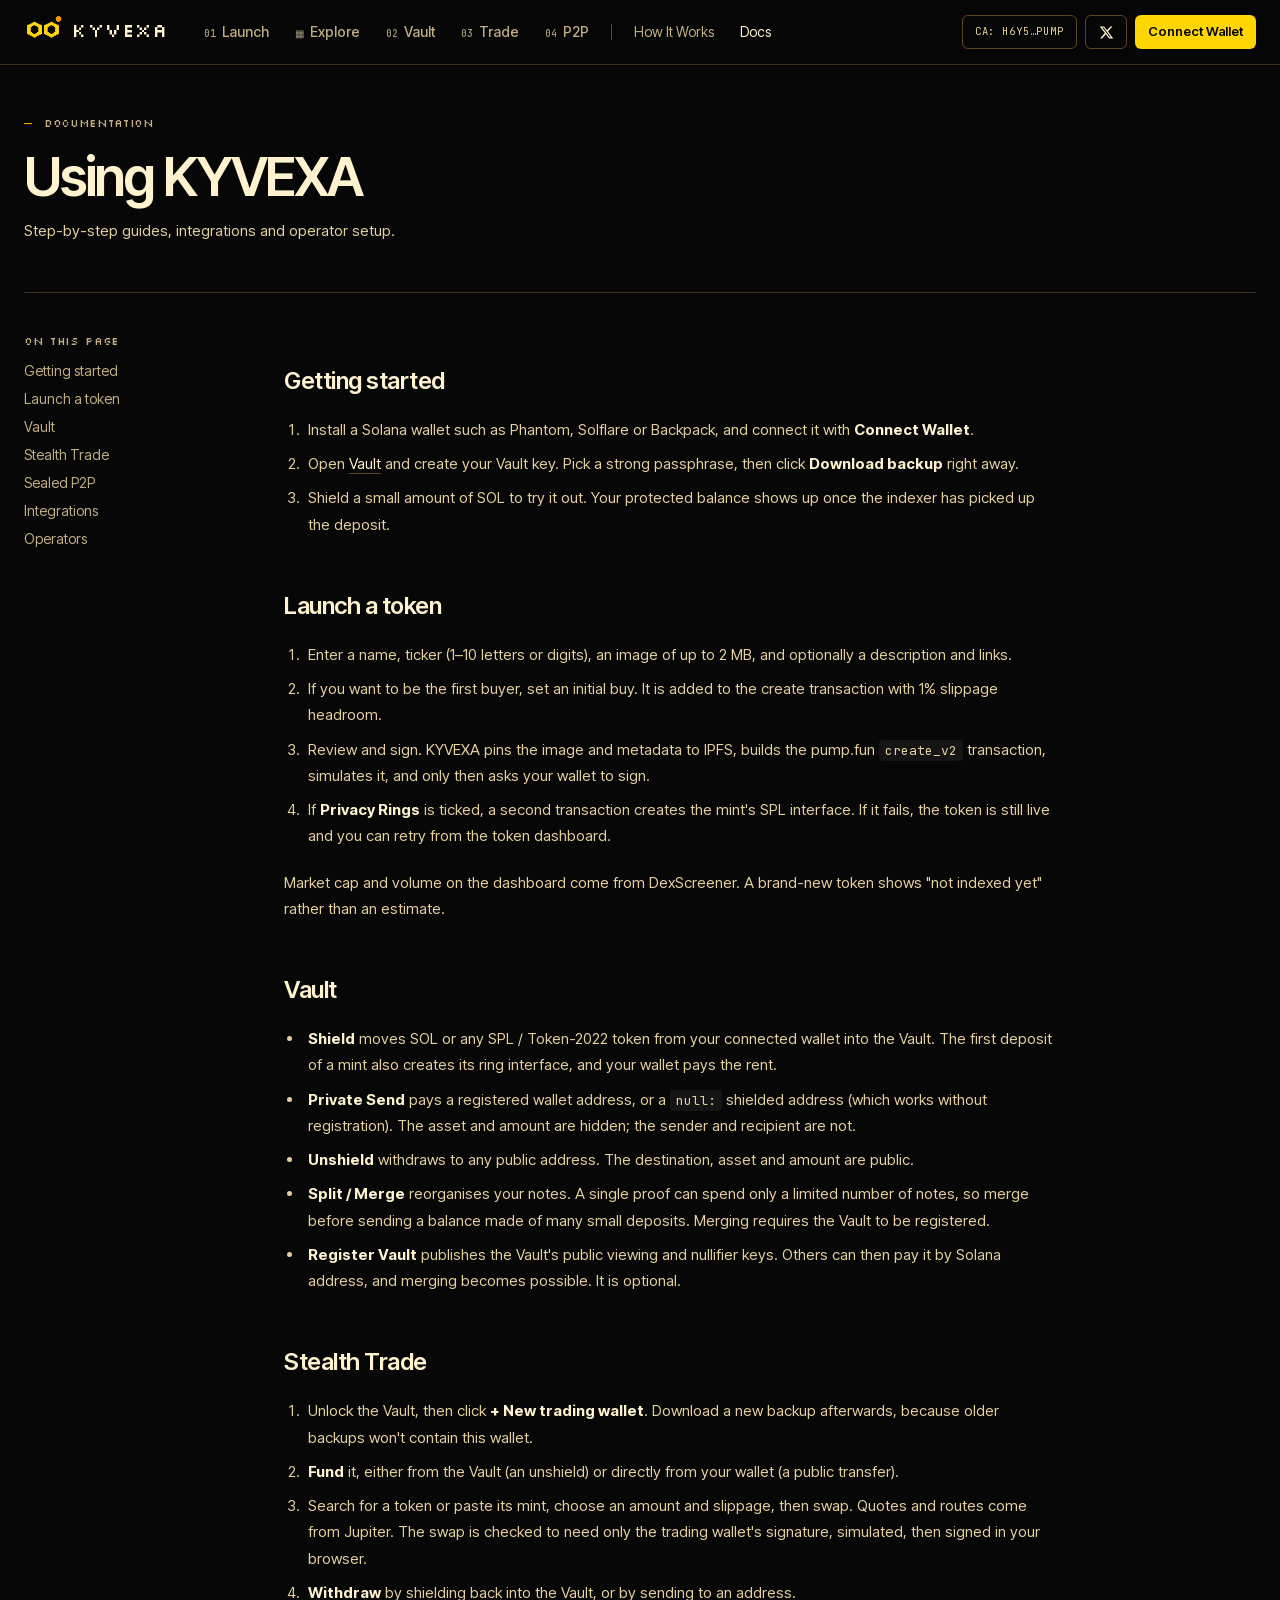
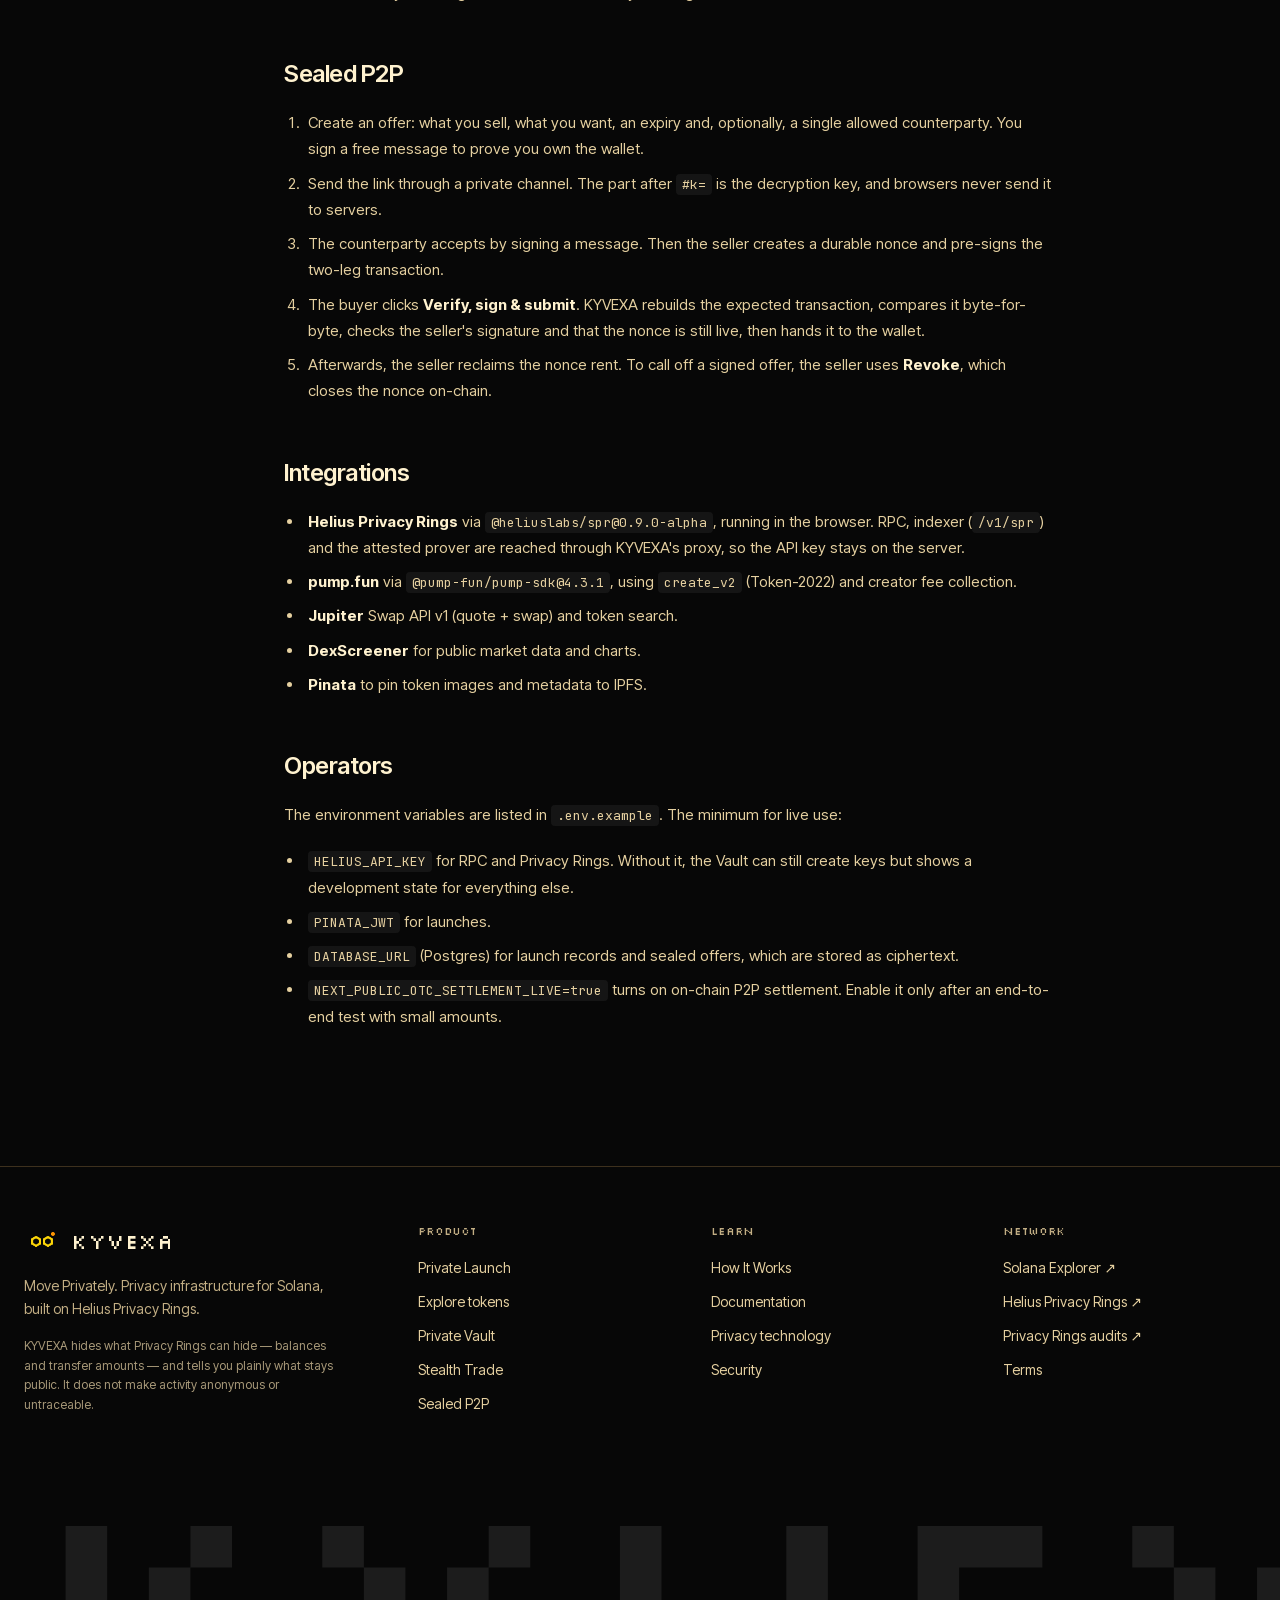
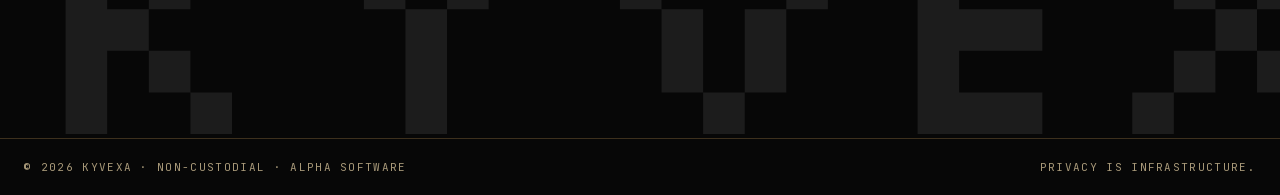
==== commit fd2e07c9: "Add the official KYVEXA X button to the navigation" ====
--- a/docs/index.html
+++ b/docs/index.html
@@ -1 +1 @@
-<!DOCTYPE html><html lang="en" class="_07jdaW_variable BVULza_variable Nwxp5W_variable"><head><meta charSet="utf-8"/><meta name="viewport" content="width=device-width, initial-scale=1"/><link rel="stylesheet" href="../_next/static/chunks/0mvtl4-lt6dqq.css" data-precedence="next"/><link rel="preload" as="script" fetchPriority="low" href="../_next/static/chunks/310vm2bl3xxpt.js"/><script src="../_next/static/chunks/0tz-82jdaa63a.js" async=""></script><script src="../_next/static/chunks/39_j1bdzreq0m.js" async=""></script><script src="../_next/static/chunks/0b8ium35djf5z.js" async=""></script><script src="../_next/static/chunks/turbopack-2u1d16houkiyo.js" async=""></script><script src="../_next/static/chunks/0ob28oyk-szaa.js" async=""></script><script src="../_next/static/chunks/3a-avq550zklu.js" async=""></script><script src="../_next/static/chunks/1bym98i0lyh_o.js" async=""></script><script src="../_next/static/chunks/1tvo6ha862r_n.js" async=""></script><script src="../_next/static/chunks/2kb_lkotej76x.js" async=""></script><meta name="theme-color" content="#070707"/><title>Documentation · KYVEXA</title><meta name="description" content="Launch tokens, protect balances, trade through separate wallets and settle P2P deals through one Solana privacy platform, built on Helius Privacy Rings."/><meta property="og:title" content="KYVEXA"/><meta property="og:description" content="Move Privately."/><meta property="og:type" content="website"/><meta name="twitter:card" content="summary_large_image"/><meta name="twitter:title" content="KYVEXA"/><meta name="twitter:description" content="Move Privately."/><link rel="icon" href="../icon.svg?icon.0sf8svpd2gkin.svg" sizes="any" type="image/svg+xml"/><meta name="next-size-adjust" content=""/><script src="../_next/static/chunks/0cz1d0mv5g_q7.js" noModule=""></script><link rel="stylesheet" href="../project-guide.css"><script defer src="../project-guide.js"></script></head><body><div hidden=""><!--$--><!--/$--></div><header class="sticky top-0 z-40 border-b border-line bg-ink/85 backdrop-blur-md"><div class="mx-auto flex h-16 max-w-[1320px] items-center gap-6 px-4 sm:px-6"><a class="shrink-0" aria-label="KYVEXA home" href="../index.html"><span class="group inline-flex items-center gap-2.5 "><svg width="26" height="26" viewBox="0 0 16 16" class="text-fg" shape-rendering="crispEdges" aria-hidden="true"><rect x="2" y="3" width="1" height="1" fill="currentColor"></rect><rect x="3" y="3" width="1" height="1" fill="currentColor"></rect><rect x="4" y="3" width="1" height="1" fill="currentColor"></rect><rect x="5" y="3" width="1" height="1" fill="currentColor"></rect><rect x="10" y="3" width="1" height="1" fill="currentColor"></rect><rect x="11" y="3" width="1" height="1" fill="currentColor"></rect><rect x="12" y="3" width="1" height="1" fill="currentColor"></rect><rect x="13" y="3" width="1" height="1" fill="currentColor"></rect><rect x="2" y="4" width="1" height="1" fill="currentColor"></rect><rect x="3" y="4" width="1" height="1" fill="currentColor"></rect><rect x="4" y="4" width="1" height="1" fill="currentColor"></rect><rect x="5" y="4" width="1" height="1" fill="currentColor"></rect><rect x="10" y="4" width="1" height="1" fill="currentColor"></rect><rect x="11" y="4" width="1" height="1" fill="currentColor"></rect><rect x="12" y="4" width="1" height="1" fill="currentColor"></rect><rect x="13" y="4" width="1" height="1" fill="currentColor"></rect><rect x="2" y="5" width="1" height="1" fill="currentColor"></rect><rect x="3" y="5" width="1" height="1" fill="currentColor"></rect><rect x="12" y="5" width="1" height="1" fill="currentColor"></rect><rect x="13" y="5" width="1" height="1" fill="currentColor"></rect><rect x="2" y="6" width="1" height="1" fill="currentColor"></rect><rect x="3" y="6" width="1" height="1" fill="currentColor"></rect><rect x="12" y="6" width="1" height="1" fill="currentColor"></rect><rect x="13" y="6" width="1" height="1" fill="currentColor"></rect><rect x="2" y="7" width="1" height="1" fill="currentColor"></rect><rect x="3" y="7" width="1" height="1" fill="currentColor"></rect><rect x="6" y="7" width="1" height="1" fill="#E53935"></rect><rect x="7" y="7" width="1" height="1" fill="#E53935"></rect><rect x="8" y="7" width="1" height="1" fill="#E53935"></rect><rect x="9" y="7" width="1" height="1" fill="#E53935"></rect><rect x="12" y="7" width="1" height="1" fill="currentColor"></rect><rect x="13" y="7" width="1" height="1" fill="currentColor"></rect><rect x="2" y="8" width="1" height="1" fill="currentColor"></rect><rect x="3" y="8" width="1" height="1" fill="currentColor"></rect><rect x="6" y="8" width="1" height="1" fill="#E53935"></rect><rect x="7" y="8" width="1" height="1" fill="#E53935"></rect><rect x="8" y="8" width="1" height="1" fill="#E53935"></rect><rect x="9" y="8" width="1" height="1" fill="#E53935"></rect><rect x="12" y="8" width="1" height="1" fill="currentColor"></rect><rect x="13" y="8" width="1" height="1" fill="currentColor"></rect><rect x="2" y="9" width="1" height="1" fill="currentColor"></rect><rect x="3" y="9" width="1" height="1" fill="currentColor"></rect><rect x="12" y="9" width="1" height="1" fill="currentColor"></rect><rect x="13" y="9" width="1" height="1" fill="currentColor"></rect><rect x="2" y="10" width="1" height="1" fill="currentColor"></rect><rect x="3" y="10" width="1" height="1" fill="currentColor"></rect><rect x="12" y="10" width="1" height="1" fill="currentColor"></rect><rect x="13" y="10" width="1" height="1" fill="currentColor"></rect><rect x="2" y="11" width="1" height="1" fill="currentColor"></rect><rect x="3" y="11" width="1" height="1" fill="currentColor"></rect><rect x="4" y="11" width="1" height="1" fill="currentColor"></rect><rect x="5" y="11" width="1" height="1" fill="currentColor"></rect><rect x="10" y="11" width="1" height="1" fill="currentColor"></rect><rect x="11" y="11" width="1" height="1" fill="currentColor"></rect><rect x="12" y="11" width="1" height="1" fill="currentColor"></rect><rect x="13" y="11" width="1" height="1" fill="currentColor"></rect><rect x="2" y="12" width="1" height="1" fill="currentColor"></rect><rect x="3" y="12" width="1" height="1" fill="currentColor"></rect><rect x="4" y="12" width="1" height="1" fill="currentColor"></rect><rect x="5" y="12" width="1" height="1" fill="currentColor"></rect><rect x="10" y="12" width="1" height="1" fill="currentColor"></rect><rect x="11" y="12" width="1" height="1" fill="currentColor"></rect><rect x="12" y="12" width="1" height="1" fill="currentColor"></rect><rect x="13" y="12" width="1" height="1" fill="currentColor"></rect></svg><span class="font-pixel text-[19px] leading-none tracking-[0.08em] text-fg">KYVEXA</span></span></a><nav class="hidden items-center gap-0.5 lg:flex"><a class="whitespace-nowrap rounded-md px-3 py-2 text-sm font-medium transition-colors text-mute hover:text-fg" href="../launch/index.html"><span class="num mr-1.5 text-[10px] text-dim">01</span>Launch</a><a class="whitespace-nowrap rounded-md px-3 py-2 text-sm font-medium transition-colors text-mute hover:text-fg" href="../explore/index.html"><span class="num mr-1.5 text-[10px] text-dim">▦</span>Explore</a><a class="whitespace-nowrap rounded-md px-3 py-2 text-sm font-medium transition-colors text-mute hover:text-fg" href="../vault/index.html"><span class="num mr-1.5 text-[10px] text-dim">02</span>Vault</a><a class="whitespace-nowrap rounded-md px-3 py-2 text-sm font-medium transition-colors text-mute hover:text-fg" href="../trade/index.html"><span class="num mr-1.5 text-[10px] text-dim">03</span>Trade</a><a class="whitespace-nowrap rounded-md px-3 py-2 text-sm font-medium transition-colors text-mute hover:text-fg" href="../p2p/index.html"><span class="num mr-1.5 text-[10px] text-dim">04</span>P2P</a><span class="mx-2 hidden h-4 w-px bg-line-2 xl:block"></span><a class="hidden whitespace-nowrap rounded-md px-3 py-2 text-sm transition-colors xl:block text-mute hover:text-fg" href="../how-it-works/index.html">How It Works</a><a class="hidden whitespace-nowrap rounded-md px-3 py-2 text-sm transition-colors xl:block text-fg" href="../docs/index.html">Docs</a></nav><div class="ml-auto flex items-center gap-2"><button class="chip h-[2.1rem] rounded-md px-3 hover:border-fg-2 hover:text-fg hidden xl:inline-flex" title="H6y5mDHewKBtGeDVdpNemTqpN7zH9mrTw9FfDbiwpump">CA: H6y5…pump</button><a href="https://x.com/nullcrypted" target="_blank" rel="noreferrer" class="btn btn-ghost btn-sm hidden sm:inline-flex" aria-label="KYVEXA on X"><svg viewBox="0 0 24 24" class="h-[15px] w-[15px]" fill="currentColor" aria-hidden="true"><path d="M18.244 2.25h3.308l-7.227 8.26 8.502 11.24H16.17l-5.214-6.817L4.99 21.75H1.68l7.73-8.835L1.254 2.25H8.08l4.713 6.231zm-1.161 17.52h1.833L7.084 4.126H5.117z"></path></svg></a><button class="btn btn-primary btn-sm  hidden sm:inline-flex">Connect Wallet</button><button class="btn btn-ghost btn-sm xl:hidden" aria-label="Menu" aria-expanded="false">☰</button></div></div></header><main><div class="mx-auto max-w-[1320px] px-4 pb-10 sm:px-6"><div class="border-b border-line py-12"><div class="flex items-center gap-3"><span class="num text-sm text-signal-hi">—</span><span class="label">Documentation</span></div><h1 class="mt-4 text-[clamp(2rem,4.6vw,3.4rem)] font-semibold leading-[1] tracking-[-0.04em]"><span class="" aria-label="Using KYVEXA"><span aria-hidden="true"><span style="opacity:0.12">U</span><span style="opacity:0.12">s</span><span style="opacity:0.12">i</span><span style="opacity:0.12">n</span><span style="opacity:0.12">g</span> <span style="opacity:0.12">K</span><span style="opacity:0.12">Y</span><span style="opacity:0.12">V</span><span style="opacity:0.12">E</span><span style="opacity:0.12">X</span><span style="opacity:0.12">A</span></span></span></h1><p class="mt-4 max-w-2xl text-[15px] leading-relaxed text-fg-2">Step-by-step guides, integrations and operator setup.</p></div><div class="mt-10 grid gap-10 lg:grid-cols-[220px_1fr]"><nav class="hidden lg:block"><div class="sticky top-24 space-y-2"><div class="label mb-3">On this page</div><a href="#start" class="block text-sm text-mute hover:text-fg">Getting started</a><a href="#launch" class="block text-sm text-mute hover:text-fg">Launch a token</a><a href="#vault" class="block text-sm text-mute hover:text-fg">Vault</a><a href="#trade" class="block text-sm text-mute hover:text-fg">Stealth Trade</a><a href="#p2p" class="block text-sm text-mute hover:text-fg">Sealed P2P</a><a href="#integrations" class="block text-sm text-mute hover:text-fg">Integrations</a><a href="#operators" class="block text-sm text-mute hover:text-fg">Operators</a></div></nav><div><div class="max-w-3xl space-y-5 text-[15px] leading-[1.75] text-fg-2 [&amp;_a]:text-fg [&amp;_a]:underline [&amp;_a]:decoration-line-2 [&amp;_a]:underline-offset-4 [&amp;_b]:text-fg [&amp;_code]:rounded [&amp;_code]:bg-ink-3 [&amp;_code]:px-1.5 [&amp;_code]:py-0.5 [&amp;_code]:font-mono [&amp;_code]:text-[13px] [&amp;_h2]:pt-8 [&amp;_h2]:text-2xl [&amp;_h2]:font-semibold [&amp;_h2]:tracking-[-0.02em] [&amp;_h2]:text-fg [&amp;_h3]:pt-4 [&amp;_h3]:text-lg [&amp;_h3]:font-semibold [&amp;_h3]:text-fg [&amp;_li]:pl-1 [&amp;_ol]:list-decimal [&amp;_ol]:space-y-2 [&amp;_ol]:pl-5 [&amp;_ul]:list-disc [&amp;_ul]:space-y-2 [&amp;_ul]:pl-5"><h2 id="start">Getting started</h2><ol><li>Install a Solana wallet such as Phantom, Solflare or Backpack, and connect it with <b>Connect Wallet</b>.</li><li>Open <a href="../vault/index.html">Vault</a> and create your Vault key. Pick a strong passphrase, then click <b>Download backup</b> right away.</li><li>Shield a small amount of SOL to try it out. Your protected balance shows up once the indexer has picked up the deposit.</li></ol><h2 id="launch">Launch a token</h2><ol><li>Enter a name, ticker (1–10 letters or digits), an image of up to 2 MB, and optionally a description and links.</li><li>If you want to be the first buyer, set an initial buy. It is added to the create transaction with 1% slippage headroom.</li><li>Review and sign. KYVEXA pins the image and metadata to IPFS, builds the pump.fun <code>create_v2</code> transaction, simulates it, and only then asks your wallet to sign.</li><li>If <b>Privacy Rings</b> is ticked, a second transaction creates the mint&#x27;s SPL interface. If it fails, the token is still live and you can retry from the token dashboard.</li></ol><p>Market cap and volume on the dashboard come from DexScreener. A brand-new token shows &quot;not indexed yet&quot; rather than an estimate.</p><h2 id="vault">Vault</h2><ul><li><b>Shield</b> moves SOL or any SPL / Token-2022 token from your connected wallet into the Vault. The first deposit of a mint also creates its ring interface, and your wallet pays the rent.</li><li><b>Private Send</b> pays a registered wallet address, or a <code>null:</code> shielded address (which works without registration). The asset and amount are hidden; the sender and recipient are not.</li><li><b>Unshield</b> withdraws to any public address. The destination, asset and amount are public.</li><li><b>Split / Merge</b> reorganises your notes. A single proof can spend only a limited number of notes, so merge before sending a balance made of many small deposits. Merging requires the Vault to be registered.</li><li><b>Register Vault</b> publishes the Vault&#x27;s public viewing and nullifier keys. Others can then pay it by Solana address, and merging becomes possible. It is optional.</li></ul><h2 id="trade">Stealth Trade</h2><ol><li>Unlock the Vault, then click <b>+ New trading wallet</b>. Download a new backup afterwards, because older backups won&#x27;t contain this wallet.</li><li><b>Fund</b> it, either from the Vault (an unshield) or directly from your wallet (a public transfer).</li><li>Search for a token or paste its mint, choose an amount and slippage, then swap. Quotes and routes come from Jupiter. The swap is checked to need only the trading wallet&#x27;s signature, simulated, then signed in your browser.</li><li><b>Withdraw</b> by shielding back into the Vault, or by sending to an address.</li></ol><h2 id="p2p">Sealed P2P</h2><ol><li>Create an offer: what you sell, what you want, an expiry and, optionally, a single allowed counterparty. You sign a free message to prove you own the wallet.</li><li>Send the link through a private channel. The part after <code>#k=</code> is the decryption key, and browsers never send it to servers.</li><li>The counterparty accepts by signing a message. Then the seller creates a durable nonce and pre-signs the two-leg transaction.</li><li>The buyer clicks <b>Verify, sign &amp; submit</b>. KYVEXA rebuilds the expected transaction, compares it byte-for-byte, checks the seller&#x27;s signature and that the nonce is still live, then hands it to the wallet.</li><li>Afterwards, the seller reclaims the nonce rent. To call off a signed offer, the seller uses <b>Revoke</b>, which closes the nonce on-chain.</li></ol><h2 id="integrations">Integrations</h2><ul><li><b>Helius Privacy Rings</b> via <code>@heliuslabs/spr@0.9.0-alpha</code>, running in the browser. RPC, indexer (<code>/v1/spr</code>) and the attested prover are reached through KYVEXA&#x27;s proxy, so the API key stays on the server.</li><li><b>pump.fun</b> via <code>@pump-fun/pump-sdk@4.3.1</code>, using <code>create_v2</code> (Token-2022) and creator fee collection.</li><li><b>Jupiter</b> Swap API v1 (quote + swap) and token search.</li><li><b>DexScreener</b> for public market data and charts.</li><li><b>Pinata</b> to pin token images and metadata to IPFS.</li></ul><h2 id="operators">Operators</h2><p>The environment variables are listed in <code>.env.example</code>. The minimum for live use:</p><ul><li><code>HELIUS_API_KEY</code> for RPC and Privacy Rings. Without it, the Vault can still create keys but shows a development state for everything else.</li><li><code>PINATA_JWT</code> for launches.</li><li><code>DATABASE_URL</code> (Postgres) for launch records and sealed offers, which are stored as ciphertext.</li><li><code>NEXT_PUBLIC_OTC_SETTLEMENT_LIVE=true</code> turns on on-chain P2P settlement. Enable it only after an end-to-end test with small amounts.</li></ul></div></div></div></div><!--$--><!--/$--></main><footer class="mt-24 border-t border-line pb-24 lg:pb-0"><div class="mx-auto grid max-w-[1320px] gap-10 px-4 py-14 sm:px-6 md:grid-cols-[1.4fr_repeat(3,1fr)]"><div><div class="flex items-center gap-3"><svg width="34" height="34" viewBox="0 0 16 16" class="" shape-rendering="crispEdges" aria-hidden="true"><rect x="2" y="3" width="1" height="1" fill="currentColor"></rect><rect x="3" y="3" width="1" height="1" fill="currentColor"></rect><rect x="4" y="3" width="1" height="1" fill="currentColor"></rect><rect x="5" y="3" width="1" height="1" fill="currentColor"></rect><rect x="10" y="3" width="1" height="1" fill="currentColor"></rect><rect x="11" y="3" width="1" height="1" fill="currentColor"></rect><rect x="12" y="3" width="1" height="1" fill="currentColor"></rect><rect x="13" y="3" width="1" height="1" fill="currentColor"></rect><rect x="2" y="4" width="1" height="1" fill="currentColor"></rect><rect x="3" y="4" width="1" height="1" fill="currentColor"></rect><rect x="4" y="4" width="1" height="1" fill="currentColor"></rect><rect x="5" y="4" width="1" height="1" fill="currentColor"></rect><rect x="10" y="4" width="1" height="1" fill="currentColor"></rect><rect x="11" y="4" width="1" height="1" fill="currentColor"></rect><rect x="12" y="4" width="1" height="1" fill="currentColor"></rect><rect x="13" y="4" width="1" height="1" fill="currentColor"></rect><rect x="2" y="5" width="1" height="1" fill="currentColor"></rect><rect x="3" y="5" width="1" height="1" fill="currentColor"></rect><rect x="12" y="5" width="1" height="1" fill="currentColor"></rect><rect x="13" y="5" width="1" height="1" fill="currentColor"></rect><rect x="2" y="6" width="1" height="1" fill="currentColor"></rect><rect x="3" y="6" width="1" height="1" fill="currentColor"></rect><rect x="12" y="6" width="1" height="1" fill="currentColor"></rect><rect x="13" y="6" width="1" height="1" fill="currentColor"></rect><rect x="2" y="7" width="1" height="1" fill="currentColor"></rect><rect x="3" y="7" width="1" height="1" fill="currentColor"></rect><rect x="6" y="7" width="1" height="1" fill="#E53935"></rect><rect x="7" y="7" width="1" height="1" fill="#E53935"></rect><rect x="8" y="7" width="1" height="1" fill="#E53935"></rect><rect x="9" y="7" width="1" height="1" fill="#E53935"></rect><rect x="12" y="7" width="1" height="1" fill="currentColor"></rect><rect x="13" y="7" width="1" height="1" fill="currentColor"></rect><rect x="2" y="8" width="1" height="1" fill="currentColor"></rect><rect x="3" y="8" width="1" height="1" fill="currentColor"></rect><rect x="6" y="8" width="1" height="1" fill="#E53935"></rect><rect x="7" y="8" width="1" height="1" fill="#E53935"></rect><rect x="8" y="8" width="1" height="1" fill="#E53935"></rect><rect x="9" y="8" width="1" height="1" fill="#E53935"></rect><rect x="12" y="8" width="1" height="1" fill="currentColor"></rect><rect x="13" y="8" width="1" height="1" fill="currentColor"></rect><rect x="2" y="9" width="1" height="1" fill="currentColor"></rect><rect x="3" y="9" width="1" height="1" fill="currentColor"></rect><rect x="12" y="9" width="1" height="1" fill="currentColor"></rect><rect x="13" y="9" width="1" height="1" fill="currentColor"></rect><rect x="2" y="10" width="1" height="1" fill="currentColor"></rect><rect x="3" y="10" width="1" height="1" fill="currentColor"></rect><rect x="12" y="10" width="1" height="1" fill="currentColor"></rect><rect x="13" y="10" width="1" height="1" fill="currentColor"></rect><rect x="2" y="11" width="1" height="1" fill="currentColor"></rect><rect x="3" y="11" width="1" height="1" fill="currentColor"></rect><rect x="4" y="11" width="1" height="1" fill="currentColor"></rect><rect x="5" y="11" width="1" height="1" fill="currentColor"></rect><rect x="10" y="11" width="1" height="1" fill="currentColor"></rect><rect x="11" y="11" width="1" height="1" fill="currentColor"></rect><rect x="12" y="11" width="1" height="1" fill="currentColor"></rect><rect x="13" y="11" width="1" height="1" fill="currentColor"></rect><rect x="2" y="12" width="1" height="1" fill="currentColor"></rect><rect x="3" y="12" width="1" height="1" fill="currentColor"></rect><rect x="4" y="12" width="1" height="1" fill="currentColor"></rect><rect x="5" y="12" width="1" height="1" fill="currentColor"></rect><rect x="10" y="12" width="1" height="1" fill="currentColor"></rect><rect x="11" y="12" width="1" height="1" fill="currentColor"></rect><rect x="12" y="12" width="1" height="1" fill="currentColor"></rect><rect x="13" y="12" width="1" height="1" fill="currentColor"></rect></svg><span class="font-pixel text-xl tracking-[0.08em]">KYVEXA</span></div><p class="mt-4 max-w-xs text-sm leading-relaxed text-mute">Move Privately. Privacy infrastructure for Solana, built on Helius Privacy Rings.</p><p class="mt-4 max-w-xs text-xs leading-relaxed text-dim">KYVEXA hides what Privacy Rings can hide — balances and transfer amounts — and tells you plainly what stays public. It does not make activity anonymous or untraceable.</p></div><div><div class="label">Product</div><ul class="mt-4 space-y-2.5"><li><a class="text-sm text-fg-2 hover:text-fg" href="../launch/index.html">Private Launch</a></li><li><a class="text-sm text-fg-2 hover:text-fg" href="../explore/index.html">Explore tokens</a></li><li><a class="text-sm text-fg-2 hover:text-fg" href="../vault/index.html">Private Vault</a></li><li><a class="text-sm text-fg-2 hover:text-fg" href="../trade/index.html">Stealth Trade</a></li><li><a class="text-sm text-fg-2 hover:text-fg" href="../p2p/index.html">Sealed P2P</a></li></ul></div><div><div class="label">Learn</div><ul class="mt-4 space-y-2.5"><li><a class="text-sm text-fg-2 hover:text-fg" href="../how-it-works/index.html">How It Works</a></li><li><a class="text-sm text-fg-2 hover:text-fg" href="../docs/index.html">Documentation</a></li><li><a class="text-sm text-fg-2 hover:text-fg" href="../how-it-works/index.html#privacy">Privacy technology</a></li><li><a class="text-sm text-fg-2 hover:text-fg" href="../security/index.html">Security</a></li></ul></div><div><div class="label">Network</div><ul class="mt-4 space-y-2.5"><li><a href="https://solscan.io" target="_blank" rel="noreferrer" class="text-sm text-fg-2 hover:text-fg">Solana Explorer<!-- --> ↗</a></li><li><a href="https://www.helius.dev/privacy" target="_blank" rel="noreferrer" class="text-sm text-fg-2 hover:text-fg">Helius Privacy Rings<!-- --> ↗</a></li><li><a href="https://www.helius.dev/docs/privacy/audits" target="_blank" rel="noreferrer" class="text-sm text-fg-2 hover:text-fg">Privacy Rings audits<!-- --> ↗</a></li><li><a class="text-sm text-fg-2 hover:text-fg" href="../terms/index.html">Terms</a></li></ul></div></div><div class="mx-auto max-w-[1320px] overflow-hidden px-4 sm:px-6" aria-hidden="true"><div class="font-pixel select-none text-center text-[clamp(5rem,26vw,22rem)] leading-[0.8] tracking-[0.02em] text-ink-4 transition-colors hover:text-signal-lo" aria-label="KYVEXA"><span aria-hidden="true"><span style="opacity:0.12">K</span><span style="opacity:0.12">Y</span><span style="opacity:0.12">V</span><span style="opacity:0.12">E</span><span style="opacity:0.12">X</span><span style="opacity:0.12">A</span></span></div></div><div class="border-t border-line"><div class="num mx-auto flex max-w-[1320px] flex-wrap items-center justify-between gap-3 px-4 py-5 text-[11px] uppercase tracking-[0.12em] text-dim sm:px-6"><span>© <!-- -->2026<!-- --> KYVEXA · Non-custodial · Alpha software</span><span>Privacy Is Infrastructure.</span></div></div></footer><nav class="fixed inset-x-0 bottom-0 z-40 border-t border-line bg-ink/95 pb-[env(safe-area-inset-bottom)] backdrop-blur-md lg:hidden" aria-label="Tools"><div class="grid grid-cols-5"><a class="flex flex-col items-center gap-0.5 py-2.5 text-[11px] font-medium text-mute" href="../launch/index.html"><span class="text-base leading-none ">▲</span>Launch</a><a class="flex flex-col items-center gap-0.5 py-2.5 text-[11px] font-medium text-mute" href="../explore/index.html"><span class="text-base leading-none ">▦</span>Explore</a><a class="flex flex-col items-center gap-0.5 py-2.5 text-[11px] font-medium text-mute" href="../vault/index.html"><span class="text-base leading-none ">◉</span>Vault</a><a class="flex flex-col items-center gap-0.5 py-2.5 text-[11px] font-medium text-mute" href="../trade/index.html"><span class="text-base leading-none ">⇄</span>Trade</a><a class="flex flex-col items-center gap-0.5 py-2.5 text-[11px] font-medium text-mute" href="../p2p/index.html"><span class="text-base leading-none ">⧉</span>P2P</a></div></nav><script id="_R_">(globalThis["TURBOPACK"] || (globalThis["TURBOPACK"] = [])).push({"otherChunks":["static/chunks/310vm2bl3xxpt.js","static/chunks/0tz-82jdaa63a.js","static/chunks/39_j1bdzreq0m.js","static/chunks/0b8ium35djf5z.js"],"runtimeModuleIds":[94553]});</script><script src="../_next/static/chunks/310vm2bl3xxpt.js" async=""></script><script>(self.__next_f=self.__next_f||[]).push([0])</script><script>self.__next_f.push([1,"1:\"$Sreact.fragment\"\n4:\"../_next/static/chunks/0ob28oyk-szaa.js\"\n5:\"../_next/static/chunks/3a-avq550zklu.js\"\n6:\"../_next/static/chunks/1bym98i0lyh_o.js\"\n7:\"../_next/static/chunks/1tvo6ha862r_n.js\"\n8:\"../_next/static/chunks/2kb_lkotej76x.js\"\n9:I[39756,[\"$4\",\"$5\",\"$6\",\"$7\",\"$8\"],\"default\"]\na:I[37457,[\"$4\",\"$5\",\"$6\",\"$7\",\"$8\"],\"default\"]\nd:I[18575,[\"$4\",\"$5\",\"$6\",\"$7\",\"$8\"],\"Decrypt\"]\n1e:\"ViewportBoundary\"\n1f:I[97367,[\"$4\",\"$5\",\"$6\",\"$7\",\"$8\"],\"$1e\"]\n21:\"MetadataBoundary\"\n22:I[97367,[\"$4\",\"$5\",\"$6\",\"$7\",\"$8\"],\"$21\"]\n23:\"$Sreact.suspense\"\n25:I[68027,[\"$4\",\"$5\",\"$6\",\"$7\",\"$8\"],\"default\",1]\n:HL[\"../_next/static/chunks/0mvtl4-lt6dqq.css\",\"style\"]\n:HL[\"../_next/static/media/4a0b7dd978568ff2-s.p.3fofz6dws3mg0.woff2\",\"font\",{\"crossOrigin\":\"\",\"type\":\"font/woff2\"}]\n:HL[\"../_next/static/media/53897e768d329f66-s.p.3t6q91iet4nsy.woff2\",\"font\",{\"crossOrigin\":\"\",\"type\":\"font/woff2\"}]\n:HL[\"../_next/static/media/cbb1b71f089ac5c8-s.p.0twlw20dvfl-2.woff2\",\"font\",{\"crossOrigin\":\"\",\"type\":\"font/woff2\"}]\n:HL[\"../_next/static/media/cc68f550ae21708a-s.p.3dosikwwiz7p4.woff2\",\"font\",{\"crossOrigin\":\"\",\"type\":\"font/woff2\"}]\nb:X\nc:[[\"children\",{\"s\":\"__PAGE__\",\"d\":{\"r\":[\"$\",\"$1\",\"c\",{\"children\":[[\"$\",\"div\",null,{\"className\":\"mx-auto max-w-[1320px] px-4 pb-10 sm:px-6\",\"children\":[[\"$\",\"div\",null,{\"className\":\"border-b border-line py-12\",\"children\":[[\"$\",\"div\",null,{\"className\":\"flex items-center gap-3\",\"children\":[[\"$\",\"span\",null,{\"className\":\"num text-sm text-signal-hi\",\"children\":\"—\"}],[\"$\",\"span\",null,{\"className\":\"label\",\"children\":\"Documentation\"}]]}],[\"$\",\"h1\",null,{\"className\":\"mt-4 text-[clamp(2rem,4.6vw,3.4rem)] font-semibold leading-[1] tracking-[-0.04em]\",\"children\":[\"$\",\"$Ld\",null,{\"text\":\"Using KYVEXA\"}]}],[\"$\",\"p\",null,{\"className\":\"mt-4 max-w-2xl text-[15px] leading-relaxed text-fg-2\",\"children\":\"Step-by-step guides, integrations and operator setup.\"}]]}],[\"$\",\"div\",null,{\"className\":\"mt-10 grid gap-10 lg:grid-cols-[220px_1fr]\",\"children\":[[\"$\",\"nav\",null,{\"className\":\"hidden lg:block\",\"children\":[\"$\",\"div\",null,{\"className\":\"sticky top-24 space-y-2\",\"children\":[[\"$\",\"div\",null,{\"className\":\"label mb-3\",\"children\":\"On this page\"}],[[\"$\",\"a\",\"start\",{\"href\":\"#start\",\"className\":\"block text-sm text-mute hover:text-fg\",\"children\":\"Getting started\"}],[\"$\",\"a\",\"launch\",{\"href\":\"#launch\",\"className\":\"block text-sm text-mute hover:text-fg\",\"children\":\"Launch a token\"}],[\"$\",\"a\",\"vault\",{\"href\":\"#vault\",\"className\":\"block text-sm text-mute hover:text-fg\",\"children\":\"Vault\"}],[\"$\",\"a\",\"trade\",{\"href\":\"#trade\",\"className\":\"block text-sm text-mute hover:text-fg\",\"children\":\"Stealth Trade\"}],[\"$\",\"a\",\"p2p\",{\"href\":\"#p2p\",\"className\":\"block text-sm text-mute hover:text-fg\",\"children\":\"Sealed P2P\"}],[\"$\",\"a\",\"integrations\",{\"href\":\"#integrations\",\"className\":\"block text-sm text-mute hover:text-fg\",\"children\":\"Integrations\"}],[\"$\",\"a\",\"operators\",{\"href\":\"#operators\",\"className\":\"block text-sm text-mute hover:text-fg\",\"children\":\"Operators\"}]]]}]}],[\"$\",\"div\",null,{\"children\":[\"$\",\"div\",null,{\"className\":\"max-w-3xl space-y-5 text-[15px] leading-[1.75] text-fg-2 [\u0026_a]:text-fg [\u0026_a]:underline [\u0026_a]:decoration-line-2 [\u0026_a]:underline-offset-4 [\u0026_b]:text-fg [\u0026_code]:rounded [\u0026_code]:bg-ink-3 [\u0026_code]:px-1.5 [\u0026_code]:py-0.5 [\u0026_code]:font-mono [\u0026_code]:text-[13px] [\u0026_h2]:pt-8 [\u0026_h2]:text-2xl [\u0026_h2]:font-semibold [\u0026_h2]:tracking-[-0.02em] [\u0026_h2]:text-fg [\u0026_h3]:pt-4 [\u0026_h3]:text-lg [\u0026_h3]:font-semibold [\u0026_h3]:text-fg [\u0026_li]:pl-1 [\u0026_ol]:list-decimal [\u0026_ol]:space-y-2 [\u0026_ol]:pl-5 [\u0026_ul]:list-disc [\u0026_ul]:space-y-2 [\u0026_ul]:pl-5\",\"children\":[[\"$\",\"h2\",null,{\"id\":\"start\",\"children\":\"Getting started\"}],[\"$\",\"ol\",null,{\"children\":[[\"$\",\"li\",null,{\"children\":[\"Install a Solana wallet such as Phantom, Solflare or Backpack, and connect it with \",[\"$\",\"b\",null,{\"children\":\"Connect Wallet\"}],\".\"]}],[\"$\",\"li\",null,{\"children\":[\"Open \",[\"$\",\"a\",null,{\"href\":\"/vault\",\"children\":\"Vault\"}],\" and create your Vault key. Pick a strong passphrase, then click \",[\"$\",\"b\",null,{\"children\":\"Download backup\"}],\" right away.\"]}],[\"$\",\"li\",null,{\"children\":\"Shield a small amount of SOL to try it out. Your protected balance shows up once the indexer has picked up the deposit.\"}]]}],[\"$\",\"h2\",null,{\"id\":\"launch\",\"children\":\"Launch a token\"}],[\"$\",\"ol\",null,{\"children\":[[\"$\",\"li\",null,{\"children\":\"Enter a name, ticker (1–10 letters or digits), an image of up to 2 MB, and optionally a description and links.\"}],\"$Le\",\"$Lf\",\"$L10\"]}],\"$L11\",\"$L12\",\"$L13\",\"$L14\",\"$L15\",\"$L16\",\"$L17\",\"$L18\",\"$L19\",\"$L1a\",\"$L1b\",\"$L1c\"]}]}]]}]]}],null,\"$L1d\"]}],\"p\":false,\"v\":null}}]]\n3:[[\"children\",{\"s\":\"docs\",\"d\":{\"r\":[\"$\",\"$1\",\"c\",{\"children\":[null,[\"$\",\"$L9\",null,{\"parallelRouterKey\":\"children\",\"error\":\"$undefined\",\"errorStyles\":\"$undefined\",\"errorScripts\":\"$undefined\",\"template\":[\"$\",\"$La\",null,{}],\"templateStyles\":\"$undefined\",\"templateScripts\":\"$undefined\",\"notFound\":\"$undefined\",\"forbidden\":\"$undefined\",\"unauthorized\":\"$undefined\"}]]}],\"p\":false,\"v\":\"$b\"},\"c\":\"$Qc\"}]]\n0:{\"P\":null,\"c\":[\"\",\"docs\"],\"q\":\"\",\"i\":false,\"t\":{\"t\":{\"s\":\"\",\"h\":16,\"d\":{\"r\":[\"$\",\"$1\",\"c\",{\"children\":[[[\"$\",\"link\",\"0\",{\"rel\":\"stylesheet\",\"href\":\"../_next/static/chunks/0mvtl4-lt6dqq.css\",\"precedence\":\"next\",\"crossOrigin\":\"$undefined\",\"nonce\":\"$undefined\"}],[\"$\",\"script\",\"script-0\",{\"src\":\"../_next/static/chunks/0ob28oyk-szaa.js\",\"async\":true,\"nonce\":\"$undefined\"}],[\"$\",\"script\",\"script-1\",{\"src\":\"../_next/static/chunks/3a-avq550zklu.js\",\"async\":true,\"nonce\":\"$undefined\"}],[\"$\",\"script\",\"script-2\",{\"src\":\"../_next/static/chunks/1bym98i0lyh_o.js\",\"async\":true,\"nonce\":\"$undefined\"}],[\"$\",\"script\",\"script-3\",{\"src\":\"../_next/static/chunks/1tvo6ha862r_n.js\",\"async\":true,\"nonce\":\"$undefined\"}],[\"$\",\"script\",\"script-4\",{\"src\":\"../_next/static/chunks/2kb_lkotej76x.js\",\"async\":true,\"nonce\":\"$undefined\"}]],\"$L2\"]}],\"p\":false,\"v\":null},\"c\":\"$Q3\"},\"h\":{\"r\":[\"$\",\"$1\",\"h\",{\"children\":[null,[\"$\",\"$L1f\",null,{\"children\":\"$L20\"}],[\"$\",\"$L22\",null,{\"children\":[[\"$\",\"div\",null,{\"hidden\":true,\"children\":[\"$\",\"$23\",null,{\"name\":\"Next.Metadata\",\"children\":\"$L24\"}]}],null]}],[\"$\",\"meta\",null,{\"name\":\"next-size-adjust\",\"content\":\"\"}]]}],\"p\":false,\"v\":null}},\"m\":\"$undefined\",\"G\":[\"$25\",[[\"$\",\"link\",\"0\",{\"rel\":\"stylesheet\",\"href\":\"../_next/static/chunks/0mvtl4-lt6dqq.css\",\"precedence\":\"next\",\"crossOrigin\":\"$undefined\",\"nonce\":\"$undefined\"}]]],\"S\":false,\"r\":\"$undefined\",\"s\":\"$undefined\",\"a\":\"$undefined\",\"l\":\"$undefined\",\"p\":\"$undefined\",\"d\":\"$undefined\",\"b\":\"zHu462WXPgmFw-u4OiDfZ\"}\n26:I[97367,[\"$4\",\"$5\",\"$6\",\"$7\",\"$8\"],\"OutletBoundary\"]\nb:C\ne:[\"$\",\"li\",null,{\"children\":\"If you want to be the first buyer, set an initial buy. It is added to the create transaction with 1% slippage headroom.\"}]\nf:[\"$\",\"li\",null,{\"children\":[\"Review and sign. KYVEXA pins the image and metadata to IPFS, builds the pump.fun \",[\"$\",\"code\",null,{\"children\":\"create_v2\"}],\" transaction, simulates it, and only then asks your wallet to sign.\"]}]\n10:[\"$\",\"li\",null,{\"children\":[\"If \",[\"$\",\"b\",null,{\"children\":\"Privacy Rings\"}],\" is ticked, a second transaction creates the mint's SPL interface. If it fails, the token is still live and you can retry from the token dashboard.\"]}]\n11:[\"$\",\"p\",null,{\"children\":\"Market cap and volume on the dashboard come from DexScreener. A brand-new token shows \\\"not indexed yet\\\" rather than an estimate.\"}]\n12:[\"$\",\"h2\",null,{\"id\":\"vault\",\"children\":\"Vault\"}]\n13:[\"$\",\"ul\",null,{\"children\":[[\"$\",\"li\",null,{\"children\":[[\"$\",\"b\",null,{\"children\":\"Shield\"}],\" moves SOL or any SPL / Token-2022 token from your connected wallet into the Vault. The first deposit of a mint also creates its ring interface, and your wallet pays the rent.\"]}],[\"$\",\"li\",null,{\"children\":[[\"$\",\"b\",null,{\"children\":\"Private Send\"}],\" pays a registered wallet address, or a \",[\"$\",\"code\",null,{\"children\":\"null:\"}],\" shielded address (which works without registration). The asset and amount are hidden; the sender and recipient are not.\"]}],[\"$\",\"li\",null,{\"children\":[[\"$\",\"b\",null,{\"children\":\"Unshield\"}],\" withdraws to any public address. The destination, asset and amount are public.\"]}],[\"$\",\"li\",null,{\"children\":[[\"$\",\"b\",null,{\"children\":\"Split / Merge\"}],\" reorganises your notes. A single proof can spend only a limited number of notes, so merge before sending a balance made of many small deposits. Merging requires the Vault to be registered.\"]}],[\"$\",\"li\",null,{\"children\":[[\"$\",\"b\",null,{\"children\":\"Register Vault\"}],\" publishes the Vault's public viewing and nullifier keys. Others can then pay it by Solana address, and merging becomes possible. It is optional.\"]}]]}]\n14:[\"$\",\"h2\",null,{\"id\":\"trade\",\"children\":\"Stealth Trade\"}]\n15:[\"$\",\"ol\",null,{\"children\":[[\"$\",\"li\",null,{\"children\":[\"Unlock the Vault, then click \",[\"$\",\"b\",null,{\"children\":\"+ New trading wallet\"}],\". Download a new backup afterwards, because older backups won't contain this wallet.\"]}],[\"$\",\"li\",null,{\"children\":[[\"$\",\"b\",null,{\"children\":\"Fund\"}],\" it, either from the Vault (an unshield) or directly from your wallet (a public transfer).\"]}],[\"$\",\"li\",null,{\"children\":\"Search for a token or paste its mint, choose an amount and slippage, then swap. Quotes and routes come from Jupiter. The swap is checked to need only the trading wallet's signature, simulated, then signed in your browser.\"}],[\"$\",\"li\",null,{\"children\":[[\"$\",\"b\",null,{\"children\":\"Withdraw\"}],\" by shielding back into the Vault, or by sending to an address.\"]}]]}]\n16:[\"$\",\"h2\",null,{\"id\":\"p2p\",\"children\":\"Sealed P2P\"}]\n17:[\"$\",\"ol\",null,{\"children\":[[\"$\",\"li\",null,{\"children\":\"Create an offer: what you sell, what you want, an expiry and, optionally, a single allowed counterparty. You sign a free message to prove you own the wallet.\"}],[\"$\",\"li\",null,{\"children\":[\"Send the link through a private channel. The part after \",[\"$\",\"code\",null,{\"children\":\"#k=\"}],\" is the decryption key, and browsers never send it to servers.\"]}],[\"$\",\"li\",null,{\"children\":\"The counterparty accepts by signing a message. Then the seller creates a durable nonce and pre-signs the two-leg transaction.\"}],[\"$\",\"li\",null,{\"children\":[\"The buyer clicks \",[\"$\",\"b\",null,{\"children\":\"Verify, sign \u0026 submit\"}],\". KYVEXA rebuilds the expected transaction, compares it byte-for-byte, checks the seller's signature and that the nonce is still live, then hands it to the wallet.\"]}],[\"$\",\"li\",null,{\"children\":[\"Afterwards, the seller reclaims the nonce rent. To call off a signed offer, the seller uses \",[\"$\",\"b\",null,{\"children\":\"Revoke\"}],\", which closes the nonce on-chain.\"]}]]}]\n18:[\"$\",\"h2\",null,{\"id\":\"integrations\",\"children\":\"Integrations\"}]\n19:[\"$\",\"ul\",null,{\"children\":[[\"$\",\"li\",null,{\"children\":[[\"$\",\"b\",null,{\"children\":\"Helius Privacy Rings\"}],\" via \",[\"$\",\"code\",null,{\"children\":\"@heliuslabs/spr@0.9.0-alpha\"}],\", running in the browser. RPC, indexer (\",[\"$\",\"code\",null,{\"children\":\"/v1/spr\"}],\") and the attested prover are reached through KYVEXA's proxy, so the API key stays on the server.\"]}],[\"$\",\"li\",null,{\"children\":[[\"$\",\"b\",null,{\"children\":\"pump.fun\"}],\" via \",[\"$\",\"code\",null,{\"children\":\"@pump-fun/pump-sdk@4.3.1\"}],\", using \",[\"$\",\"code\",null,{\"children\":\"create_v2\"}],\" (Token-2022) and creator fee collection.\"]}],[\"$\",\"li\",null,{\"children\":[[\"$\",\"b\",null,{\"children\":\"Jupiter\"}],\" Swap API v1 (quote + swap) and token search.\"]}],[\"$\",\"li\",null,{\"children\":[[\"$\",\"b\",null,{\"children\":\"DexScreener\"}],\" for public market data and charts.\"]}],[\"$\",\"li\",null,{\"children\":[[\"$\",\"b\",null,{\"children\":\"Pinata\"}],\" to pin token images and metadata to IPFS.\"]}]]}]\n1a:[\"$\",\"h2\",null,{\"id\":\"operators\",\"children\":\"Operators\"}]\n1b:[\"$\",\"p\",null,{\"children\":[\"The environment variables are listed in \",[\"$\",\"code\",null,{\"children\":\".env.example\"}],\". The minimum for live use:\"]}]\n1c:[\"$\",\"ul\",null,{\"children\":[[\"$\",\"li\",null,{\"children\":[[\"$\",\"code\",null,{\"children\":\"HELIUS_API_KEY\"}],\" for RPC and Privacy Rings. Without it, the Vault can still create keys but shows a development state for everything else.\"]}],[\"$\",\"li\",null,{\"children\":[[\"$\",\"code\",null,{\"children\":\"PINATA_JWT\"}],\" for launches.\"]}],[\"$\",\"li\",null,{\"children\":[[\"$\",\"code\",null,{\"children\":\"DATABASE_URL\"}],\" (Postgres) for launch records and sealed offers, which are stored as ciphertext.\"]}],[\"$\",\"li\",null,{\"children\":[[\"$\",\"code\",null,{\"children\":\"NEXT_PUBLIC_OTC_SETTLEMENT_LIVE=true\"}],\" turns on on-chain P2P settlement. Enable it only after an end-to-end test with small amounts.\"]}]]}]\n1d:[\"$\",\"$L26\",null,{\"children\":[\"$\",\"$23\",null,{\"name\":\"Next.MetadataOutlet\",\"children\":\"$@27\"}]}]\n28:I[28739,[\"$4\",\"$5\",\"$6\",\"$7\",\"$8\"],\"Providers\"]\n29:I[13293,[\"$4\",\"$5\",\"$6\",\"$7\",\"$8\"],\"Header\"]\n2:[\"$\",\"html\",null,{\"lang\":\"en\",\"className\":\"_07jdaW_variable BVULza_variable Nwxp5W_variable\",\"children\":[\"$\",\"body\",null,{\"children\":[\"$\",\"$L28\",null,{\"initial\":{\"xUrl\":\"https://x.com/nullcrypted\",\"ca\":\"H6y5mDHewKBtGeDVdpNemTqpN7zH9mrTw9FfDbiwpump\"},\"children\":[[\"$\",\"$L29\",null,{}],[\"$\",\"main\",null,{\"children\":[\"$\",\"$L9\",null,{\"parallelRouterKey\":\"children\",\"error\":\"$undefined\",\"errorStyles\":\"$undefined\",\"errorScripts\":\"$undefined\",\"template\":[\"$\",\"$La\",null,{}],\"templateStyles\":\"$undefined\",\"templateScripts\":\"$undefined\",\"notFound\":[[[\"$\",\"title\",null,{\"children\":\"404: This page could not be found.\"}],[\"$\",\"div\",null,{\"style\":{\"fontFamily\":\"system-ui,\\\"Segoe UI\\\",Roboto,Helvetica,Arial,sans-serif,\\\"Apple Color Emoji\\\",\\\"Segoe UI Emoji\\\"\",\"height\":\"100vh\",\"textAlign\":\"center\",\"display\":\"flex\",\"flexDirection\":\"column\",\"alignItems\":\"center\",\"justifyContent\":\"center\"},\"children\":[\"$\",\"div\",null,{\"children\":[[\"$\",\"style\",null,{\"dangerouslySetInnerHTML\":{\"__html\":\"body{color:#000;background:#fff;margin:0}.next-error-h1{border-right:1px solid rgba(0,0,0,.3)}@media (prefers-color-scheme:dark){body{color:#fff;background:#000}.next-error-h1{border-right:1px solid rgba(255,255,255,.3)}}\"}}],[\"$\",\"h1\",null,{\"className\":\"next-error-h1\",\"style\":{\"display\":\"inline-block\",\"margin\":\"0 20px 0 0\",\"padding\":\"0 23px 0 0\",\"fontSize\":24,\"fontWeight\":500,\"verticalAlign\":\"top\",\"lineHeight\":\"49px\"},\"children\":404}],[\"$\",\"div\",null,{\"style\":{\"display\":\"inline-block\"},\"children\":[\"$\",\"h2\",null,{\"style\":{\"fontSize\":14,\"fontWeight\":400,\"lineHeight\":\"49px\",\"margin\":0},\"children\":\"This page could not be found.\"}]}]]}]}]],[]],\"forbidden\":\"$undefined\",\"unauthorized\":\"$undefined\"}]}],[\"$\",\"footer\",null,{\"className\":\"mt-24 border-t border-line pb-24 lg:pb-0\",\"children\":[[\"$\",\"div\",null,{\"className\":\"mx-auto grid max-w-[1320px] gap-10 px-4 py-14 sm:px-6 md:grid-cols-[1.4fr_repeat(3,1fr)]\",\"children\":[[\"$\",\"div\",null,{\"children\":[[\"$\",\"div\",null,{\"className\":\"flex items-center gap-3\",\"children\":[[\"$\",\"svg\",null,{\"width\":34,\"height\":34,\"viewBox\":\"0 0 16 16\",\"className\":\"\",\"shapeRendering\":\"crispEdges\",\"aria-hidden\":true,\"children\":[[\"$\",\"rect\",\"0\",{\"x\":2,\"y\":3,\"width\":\"1\",\"height\":\"1\",\"fill\":\"currentColor\",\"className\":\"$undefined\"}],[\"$\",\"rect\",\"1\",{\"x\":3,\"y\":3,\"width\":\"1\",\"height\":\"1\",\"fill\":\"currentColor\",\"className\":\"$undefined\"}],[\"$\",\"rect\",\"2\",{\"x\":4,\"y\":3,\"width\":\"1\",\"height\":\"1\",\"fill\":\"currentColor\",\"className\":\"$undefined\"}],[\"$\",\"rect\",\"3\",{\"x\":5,\"y\":3,\"width\":\"1\",\"height\":\"1\",\"fill\":\"currentColor\",\"className\":\"$undefined\"}],[\"$\",\"rect\",\"4\",{\"x\":10,\"y\":3,\"width\":\"1\",\"height\":\"1\",\"fill\":\"currentColor\",\"className\":\"$undefined\"}],[\"$\",\"rect\",\"5\",{\"x\":11,\"y\":3,\"width\":\"1\",\"height\":\"1\",\"fill\":\"currentColor\",\"className\":\"$undefined\"}],[\"$\",\"rect\",\"6\",{\"x\":12,\"y\":3,\"width\":\"1\",\"height\":\"1\",\"fill\":\"currentColor\",\"className\":\"$undefined\"}],[\"$\",\"rect\",\"7\",{\"x\":13,\"y\":3,\"width\":\"1\",\"height\":\"1\",\"fill\":\"currentColor\",\"className\":\"$undefined\"}],[\"$\",\"rect\",\"8\",{\"x\":2,\"y\":4,\"width\":\"1\",\"height\":\"1\",\"fill\":\"currentColor\",\"className\":\"$undefined\"}],[\"$\",\"rect\",\"9\",{\"x\":3,\"y\":4,\"width\":\"1\",\"height\":\"1\",\"fill\":\"currentColor\",\"className\":\"$undefined\"}],[\"$\",\"rect\",\"10\",{\"x\":4,\"y\":4,\"width\":\"1\",\"height\":\"1\",\"fill\":\"currentColor\",\"className\":\"$undefined\"}],[\"$\",\"rect\",\"11\",{\"x\":5,\"y\":4,\"width\":\"1\",\"height\":\"1\",\"fill\":\"currentColor\",\"className\":\"$undefined\"}],[\"$\",\"rect\",\"12\",{\"x\":10,\"y\":4,\"width\":\"1\",\"height\":\"1\",\"fill\":\"currentColor\",\"className\":\"$undefined\"}],[\"$\",\"rect\",\"13\",{\"x\":11,\"y\":4,\"width\":\"1\",\"height\":\"1\",\"fill\":\"currentColor\",\"className\":\"$undefined\"}],[\"$\",\"rect\",\"14\",{\"x\":12,\"y\":4,\"width\":\"1\",\"height\":\"1\",\"fill\":\"currentColor\",\"className\":\"$undefined\"}],[\"$\",\"rect\",\"15\",{\"x\":13,\"y\":4,\"width\":\"1\",\"height\":\"1\",\"fill\":\"currentColor\",\"className\":\"$undefined\"}],[\"$\",\"rect\",\"16\",{\"x\":2,\"y\":5,\"width\":\"1\",\"height\":\"1\",\"fill\":\"currentColor\",\"className\":\"$undefined\"}],[\"$\",\"rect\",\"17\",{\"x\":3,\"y\":5,\"width\":\"1\",\"height\":\"1\",\"fill\":\"currentColor\",\"className\":\"$undefined\"}],[\"$\",\"rect\",\"18\",{\"x\":12,\"y\":5,\"width\":\"1\",\"height\":\"1\",\"fill\":\"currentColor\",\"className\":\"$undefined\"}],[\"$\",\"rect\",\"19\",{\"x\":13,\"y\":5,\"width\":\"1\",\"height\":\"1\",\"fill\":\"currentColor\",\"className\":\"$undefined\"}],[\"$\",\"rect\",\"20\",{\"x\":2,\"y\":6,\"width\":\"1\",\"height\":\"1\",\"fill\":\"currentColor\",\"className\":\"$undefined\"}],[\"$\",\"rect\",\"21\",{\"x\":3,\"y\":6,\"width\":\"1\",\"height\":\"1\",\"fill\":\"currentColor\",\"className\":\"$undefined\"}],[\"$\",\"rect\",\"22\",{\"x\":12,\"y\":6,\"width\":\"1\",\"height\":\"1\",\"fill\":\"currentColor\",\"className\":\"$undefined\"}],[\"$\",\"rect\",\"23\",{\"x\":13,\"y\":6,\"width\":\"1\",\"height\":\"1\",\"fill\":\"currentColor\",\"className\":\"$undefined\"}],[\"$\",\"rect\",\"24\",{\"x\":2,\"y\":7,\"width\":\"1\",\"height\":\"1\",\"fill\":\"currentColor\",\"className\":\"$undefined\"}],[\"$\",\"rect\",\"25\",{\"x\":3,\"y\":7,\"width\":\"1\",\"height\":\"1\",\"fill\":\"currentColor\",\"className\":\"$undefined\"}],[\"$\",\"rect\",\"26\",{\"x\":6,\"y\":7,\"width\":\"1\",\"height\":\"1\",\"fill\":\"#E53935\",\"className\":\"$undefined\"}],[\"$\",\"rect\",\"27\",{\"x\":7,\"y\":7,\"width\":\"1\",\"height\":\"1\",\"fill\":\"#E53935\",\"className\":\"$undefined\"}],[\"$\",\"rect\",\"28\",{\"x\":8,\"y\":7,\"width\":\"1\",\"height\":\"1\",\"fill\":\"#E53935\",\"className\":\"$undefined\"}],[\"$\",\"rect\",\"29\",{\"x\":9,\"y\":7,\"width\":\"1\",\"height\":\"1\",\"fill\":\"#E53935\",\"className\":\"$undefined\"}],[\"$\",\"rect\",\"30\",{\"x\":12,\"y\":7,\"width\":\"1\",\"height\":\"1\",\"fill\":\"currentColor\",\"className\":\"$undefined\"}],[\"$\",\"rect\",\"31\",{\"x\":13,\"y\":7,\"width\":\"1\",\"height\":\"1\",\"fill\":\"currentColor\",\"className\":\"$undefined\"}],[\"$\",\"rect\",\"32\",{\"x\":2,\"y\":8,\"width\":\"1\",\"height\":\"1\",\"fill\":\"currentColor\",\"className\":\"$undefined\"}],[\"$\",\"rect\",\"33\",{\"x\":3,\"y\":8,\"width\":\"1\",\"height\":\"1\",\"fill\":\"currentColor\",\"className\":\"$undefined\"}],\"$L2a\",\"$L2b\",\"$L2c\",\"$L2d\",\"$L2e\",\"$L2f\",\"$L30\",\"$L31\",\"$L32\",\"$L33\",\"$L34\",\"$L35\",\"$L36\",\"$L37\",\"$L38\",\"$L39\",\"$L3a\",\"$L3b\",\"$L3c\",\"$L3d\",\"$L3e\",\"$L3f\",\"$L40\",\"$L41\",\"$L42\",\"$L43\",\"$L44\",\"$L45\",\"$L46\",\"$L47\"]}],\"$L48\"]}],\"$L49\",\"$L4a\"]}],[\"$L4b\",\"$L4c\",\"$L4d\"]]}],\"$L4e\",\"$L4f\"]}],\"$L50\"]}]}]}]\n51:I[22016,[\"$4\",\"$5\",\"$6\",\"$7\",\"$8\"],\"\"]\n52:I[13293,[\"$4\",\"$5\",\"$6\",\"$7\",\"$8\"],\"MobileDock\"]\n2a:[\"$\",\"rect\",\"34\",{\"x\":6,\"y\":8,\"width\":\"1\",\"height\":\"1\",\"fill\":\"#E53935\",\"className\":\"$undefined\"}]\n2b:[\"$\",\"rect\",\"35\",{\"x\":7,\"y\":8,\"width\":\"1\",\"height\":\"1\",\"fill\":\"#E53935\",\"className\":\"$undefined\"}]\n2c:[\"$\",\"rect\",\"36\",{\"x\":8,\"y\":8,\"width\":\"1\",\"height\":\"1\",\"fill\":\"#E53935\",\"className\":\"$undefined\"}]\n2d:[\"$\",\"rect\",\"37\",{\"x\":9,\"y\":8,\"width\":\"1\",\"height\":\"1\",\"fill\":\"#E53935\",\"className\":\"$undefined\"}]\n2e:[\"$\",\"rect\",\"38\",{\"x\":12,\"y\":8,\"width\":\"1\",\"height\":\"1\",\"fill\":\"currentColor\",\"className\":\"$undefined\"}]\n2f:[\"$\",\"rect\",\"39\",{\"x\":13,\"y\":8,\"width\":\"1\",\"height\":\"1\",\"fill\":\"currentColor\",\"className\":\"$undefined\"}]\n30:[\"$\",\"rect\",\"40\",{\"x\":2,\"y\":9,\"width\":\"1\",\"height\":\"1\",\"fill\":\"currentColor\",\"className\":\"$undefined\"}]\n31:[\"$\",\"rect\",\"41\",{\"x\":3,\"y\":9,\"width\":\"1\",\"height\":\"1\",\"fill\":\"currentColor\",\"className\":\"$undefined\"}]\n32:[\"$\",\"rect\",\"42\",{\"x\":12,\"y\":9,\"width\":\"1\",\"height\":\"1\",\"fill\":\"currentColor\",\"className\":\"$undefined\"}]\n33:[\"$\",\"rect\",\"43\",{\"x\":13,\"y\":9,\"width\":\"1\",\"height\":\"1\",\"fill\":\"currentColor\",\"className\":\"$undefined\"}]\n34:[\"$\",\"rect\",\"44\",{\"x\":2,\"y\":10,\"width\":\"1\",\"height\":\"1\",\"fill\":\"currentColor\",\"className\":\"$undefined\"}]\n35:[\"$\",\"rect\",\"45\",{\"x\":3,\"y\":10,\"width\":\"1\",\"height\":\"1\",\"fill\":\"currentColor\",\"className\":\"$undefined\"}]\n36:[\"$\",\"rect\",\"46\",{\"x\":12,\"y\":10,\"width\":\"1\",\"height\":\"1\",\"fill\":\"currentColor\",\"className\":\"$undefined\"}]\n37:[\"$\",\"rect\",\"47\",{\"x\":13,\"y\":10,\"width\":\"1\",\"height\":\"1\",\"fill\":\"currentColor\",\"className\":\"$undefined\"}]\n38:[\"$\",\"rect\",\"48\",{\"x\":2,\"y\":11,\"width\":\"1\",\"height\":\"1\",\"fill\":\"currentColor\",\"className\":\"$undefined\"}]\n39:[\"$\",\"rect\",\"49\",{\"x\":3,\"y\":11,\"width\":\"1\",\"height\":\"1\",\"fill\":\"currentColor\",\"className\":\"$undefined\"}]\n3a:[\"$\",\"rect\",\"50\",{\"x\":4,\"y\":11,\"width\":\"1\",\"height\":\"1\",\"fill\":\"currentColor\",\"className\":\"$undefined\"}]\n3b:[\"$\",\"rect\",\"51\",{\"x\":5,\"y\":11,\"width\":\"1\",\"height\":\"1\",\"fill\":\"currentColor\",\"className\":\"$undefined\"}]\n3c:[\"$\",\"rect\",\"52\",{\"x\":10,\"y\":11,\"width\":\"1\",\"height\":\"1\",\"fill\":\"currentColor\",\"className\":\"$undefined\"}]\n3d:[\"$\",\"rect\",\"53\",{\"x\":11,\"y\":11,\"width\":\"1\",\"height\":\"1\",\"fill\":\"currentColor\",\"className\":\"$undefined\"}]\n3e:[\"$\",\"rect\",\"54\",{\"x\":12,\"y\":11,\"width\":\"1\",\"height\":\"1\",\"fill\":\"currentColor\",\"className\":\"$undefined\"}]\n3f:[\"$\",\"rect\",\"55\",{\"x\":13,\"y\":11,\"width\":\"1\",\"height\":\"1\",\"fill\":\"currentColor\",\"className\":\"$undefined\"}]\n40:[\"$\",\"rect\",\"56\",{\"x\":2,\"y\":12,\"width\":\"1\",\"height\":\"1\",\"fill\":\"currentColor\",\"className\":\"$undefined\"}]\n41:[\"$\",\"rect\",\"57\",{\"x\":3,\"y\":12,\"width\":\"1\",\"height\":\"1\",\"fill\":\"currentColor\",\"className\":\"$undefined\"}]\n42:[\"$\",\"rect\",\"58\",{\"x\":4,\"y\":12,\"width\":\"1\",\"height\":\"1\",\"fill\":\"currentColor\",\"className\":\"$undefined\"}]\n43:[\"$\",\"rect\",\"59\",{\"x\":5,\"y\":12,\"width\":\"1\",\"height\":\"1\",\"fill\":\"currentColor\",\"className\":\"$undefined\"}]\n44:[\"$\",\"rect\",\"60\",{\"x\":10,\"y\":12,\"width\":\"1\",\"height\":\"1\",\"fill\":\"currentColor\",\"className\":\"$undefined\"}]\n45:[\"$\",\"rect\",\"61\",{\"x\":11,\"y\":12,\"width\":\"1\",\"height\":\"1\",\"fill\":\"currentColor\",\"className\":\"$undefined\"}]\n46:[\"$\",\"rect\",\"62\",{\"x\":12,\"y\":12,\"width\":\"1\",\"height\":\"1\",\"fill\":\"currentColor\",\"className\":\"$undefined\"}]\n47:[\"$\",\"rect\",\"63\",{\"x\":13,\"y\":12,\"width\":\"1\",\"height\":\"1\",\"fill\":\"currentColor\",\"className\":\"$undefined\"}]\n48:[\"$\",\"span\",null,{\"className\":\"font-pixel text-xl tracking-[0.08em]\",\"children\":\"KYVEXA\"}]\n49:[\"$\",\"p\",null,{\"className\":\"mt-4 max-w-xs text-sm leading-relaxed text-mute\",\"children\":\"Move Privately. Privacy infrastructure for Solana, built on Helius Privacy Rings.\"}]\n4a:[\"$\",\"p\",null,{\"className\":\"mt-4 max-w-xs text-xs leading-relaxed text-dim\",\"children\":\"KYVEXA hides what Privacy Rings can hide — balances and transfer amounts — and tells you plainly what stays public. It does not make activity anonymous or untraceable.\"}]\n4b:[\"$\",\"div\",\"Product\",{\"children\":[[\"$\",\"div\",null,{\"className\":\"label\",\"children\":\"Product\"}],[\"$\",\"ul\",null,{\"className\":\"mt-4 space-y-2.5\",\"children\":[[\"$\",\"li\",\"/launch\",{\"children\":[\"$\",\"$L51\",null,{\"href\":\"/launch\",\"className\":\"text-sm text-fg-2 hover:text-fg\",\"children\":\"Private Launch\"}]}],[\"$\",\"li\",\"/explore\",{\"children\":[\"$\",\"$L51\",null,{\"href\":\"/explore\",\"className\":\"text-sm text-fg-2 hover:text-fg\",\"children\":\"Explore tokens\"}]}],[\"$\",\"li\",\"/vault\",{\"children\":[\"$\",\"$L51\",null,{\"href\":\"/vault\",\"className\":\"text-sm text-fg-2 hover:text-fg\",\"children\":\"Private Vault\"}]}],[\"$\",\"li\",\"/trade\",{\"children\":[\"$\",\"$L51\",null,{\"href\":\"/trade\",\"className\":\"text-sm text-fg-2 hover:text-fg\",\"children\":\"Stealth Trade\"}]}],[\"$\",\"li\",\"/p2p\",{\"children\":[\"$\",\"$L51\",null,{\"href\":\"/p2p\",\"className\":\"text-sm text-fg-2 hover:text-fg\",\"children\":\"Sealed P2P\"}]}]]}]]}]\n4c:[\"$\",\"div\",\"Learn\",{\"children\":[[\"$\",\"div\",null,{\"className\":\"label\",\"children\":\"Learn\"}],[\"$\",\"ul\",null,{\"className\":\"mt-4 space-y-2.5\",\"children\":[[\"$\",\"li\",\"/how-it-works\",{\"children\":[\"$\",\"$L51\",null,{\"href\":\"/how-it-works\",\"className\":\"text-sm text-fg-2 hover:text-fg\",\"children\":\"How It Works\"}]}],[\"$\",\"li\",\"/docs\",{\"children\":[\"$\",\"$L51\",null,{\"href\":\"/docs\",\"className\":\"text-sm text-fg-2 hover:text-fg\",\"children\":\"Documentation\"}]}],[\"$\",\"li\",\"/how-it-works#privacy\",{\"children\":[\"$\",\"$L51\",null,{\"href\":\"/how-it-works#privacy\",\"className\":\"text-sm text-fg-2 hover:text-fg\",\"children\":\"Privacy technology\"}]}],[\"$\",\"li\",\"/security\",{\"children\":[\"$\",\"$L51\",null,{\"href\":\"/security\",\"className\":\"text-sm text-fg-2 hover:text-fg\",\"children\":\"Security\"}]}]]}]]}]\n4d:[\"$\",\"div\",\"Network\",{\"children\":[[\"$\",\"div\",null,{\"className\":\"label\",\"children\":\"Network\"}],[\"$\",\"ul\",null,{\"className\":\"mt-4 space-y-2.5\",\"children\":[[\"$\",\"li\",\"https://solscan.io\",{\"children\":[\"$\",\"a\",null,{\"href\":\"https://solscan.io\",\"target\":\"_blank\",\"rel\":\"noreferrer\",\"className\":\"text-sm text-fg-2 hover:text-fg\",\"children\":[\"Solana Explorer\",\" ↗\"]}]}],[\"$\",\"li\",\"https://www.helius.dev/privacy\",{\"children\":[\"$\",\"a\",null,{\"href\":\"https://www.helius.dev/privacy\",\"target\":\"_blank\",\"rel\":\"noreferrer\",\"className\":\"text-sm text-fg-2 hover:text-fg\",\"children\":[\"Helius Privacy Rings\",\" ↗\"]}]}],[\"$\",\"li\",\"https://www.helius.dev/docs/privacy/audits\",{\"children\":[\"$\",\"a\",null,{\"href\":\"https://www.helius.dev/docs/privacy/audits\",\"target\":\"_blank\",\"rel\":\"noreferrer\",\"className\":\"text-sm text-fg-2 hover:text-fg\",\"children\":[\"Privacy Rings audits\",\" ↗\"]}]}],[\"$\",\"li\",\"/terms\",{\"children\":[\"$\",\"$L51\",null,{\"href\":\"/terms\",\"className\":\"text-sm text-fg-2 hover:text-fg\",\"children\":\"Terms\"}]}]]}]]}]\n4e:[\"$\",\"div\",null,{\"className\":\"mx-auto max-w-[1320px] overflow-hidden px-4 sm:px-6\",\"aria-hidden\":true,\"children\":[\"$\",\"$Ld\",null,{\"as\":\"div\",\"text\":\"KYVEXA\",\"rescramble\":true,\"className\":\"font-pixel select-none text-center text-[clamp(5rem,26vw,22rem)] leading-[0.8] tracking-[0.02em] text-ink-4 transition-colors hover:text-signal-lo\"}]}]\n4f:[\"$\",\"div\",null,{\"className\":\"border-t border-line\",\"children\":[\"$\",\"div\",null,{\"className\":\"num mx-auto flex max-w-[1320px] flex-wrap items-center justify-between gap-3 px-4 py-5 text-[11px] uppercase tracking-[0.12em] text-dim sm:px-6\",\"children\":[[\"$\",\"span\",null,{\"children\":[\"© \",2026,\" KYVEXA · Non-custodial · Alpha software\"]}],[\"$\",\"span\",null,{\"children\":\"Privacy Is Infrastructure.\"}]]}]}]\n50:[\"$\",\"$L52\",null,{}]\n20:[[\"$\",\"meta\",\"0\",{\"charSet\":\"utf-8\"}],[\"$\",\"meta\",\"1\",{\"name\":\"viewport\",\"content\":\"width=device-width, initial-scale=1\"}],[\"$\",\"meta\",\"2\",{\"name\":\"theme-color\",\"content\":\"#070707\"}]]\n53:I[27201,[\"$4\",\"$5\",\"$6\",\"$7\",\"$8\"],\"IconMark\"]\n24:[[\"$\",\"title\",\"0\",{\"children\":\"Documentation · KYVEXA\"}],[\"$\",\"meta\",\"1\",{\"name\":\"description\",\"content\":\"Launch tokens, protect balances, trade through separate wallets and settle P2P deals through one Solana privacy platform, built on Helius Privacy Rings.\"}],[\"$\",\"meta\",\"2\",{\"property\":\"og:title\",\"content\":\"KYVEXA\"}],[\"$\",\"meta\",\"3\",{\"property\":\"og:description\",\"content\":\"Move Privately.\"}],[\"$\",\"meta\",\"4\",{\"property\":\"og:type\",\"content\":\"website\"}],[\"$\",\"meta\",\"5\",{\"name\":\"twitter:card\",\"content\":\"summary_large_image\"}],[\"$\",\"meta\",\"6\",{\"name\":\"twitter:title\",\"content\":\"KYVEXA\"}],[\"$\",\"meta\",\"7\",{\"name\":\"twitter:description\",\"content\":\"Move Privately.\"}],[\"$\",\"link\",\"8\",{\"rel\":\"icon\",\"href\":\"/icon.svg?icon.0sf8svpd2gkin.svg\",\"sizes\":\"any\",\"type\":\"image/svg+xml\"}],[\"$\",\"$L53\",\"9\",{}]]\n27:null\n"])</script></body></html>+<!DOCTYPE html><html lang="en" class="_07jdaW_variable BVULza_variable Nwxp5W_variable"><head><meta charSet="utf-8"/><meta name="viewport" content="width=device-width, initial-scale=1"/><link rel="stylesheet" href="../_next/static/chunks/0mvtl4-lt6dqq.css" data-precedence="next"/><link rel="preload" as="script" fetchPriority="low" href="../_next/static/chunks/310vm2bl3xxpt.js"/><script src="../_next/static/chunks/0tz-82jdaa63a.js" async=""></script><script src="../_next/static/chunks/39_j1bdzreq0m.js" async=""></script><script src="../_next/static/chunks/0b8ium35djf5z.js" async=""></script><script src="../_next/static/chunks/turbopack-2u1d16houkiyo.js" async=""></script><script src="../_next/static/chunks/0ob28oyk-szaa.js" async=""></script><script src="../_next/static/chunks/3a-avq550zklu.js" async=""></script><script src="../_next/static/chunks/1bym98i0lyh_o.js" async=""></script><script src="../_next/static/chunks/1tvo6ha862r_n.js" async=""></script><script src="../_next/static/chunks/2kb_lkotej76x.js" async=""></script><meta name="theme-color" content="#070707"/><title>Documentation · KYVEXA</title><meta name="description" content="Launch tokens, protect balances, trade through separate wallets and settle P2P deals through one Solana privacy platform, built on Helius Privacy Rings."/><meta property="og:title" content="KYVEXA"/><meta property="og:description" content="Move Privately."/><meta property="og:type" content="website"/><meta name="twitter:card" content="summary_large_image"/><meta name="twitter:title" content="KYVEXA"/><meta name="twitter:description" content="Move Privately."/><link rel="icon" href="../icon.svg?icon.0sf8svpd2gkin.svg" sizes="any" type="image/svg+xml"/><meta name="next-size-adjust" content=""/><script src="../_next/static/chunks/0cz1d0mv5g_q7.js" noModule=""></script><link rel="stylesheet" href="../project-guide.css"><script defer src="../project-guide.js"></script></head><body><div hidden=""><!--$--><!--/$--></div><header class="sticky top-0 z-40 border-b border-line bg-ink/85 backdrop-blur-md"><div class="mx-auto flex h-16 max-w-[1320px] items-center gap-6 px-4 sm:px-6"><a class="shrink-0" aria-label="KYVEXA home" href="../index.html"><span class="group inline-flex items-center gap-2.5 "><svg width="26" height="26" viewBox="0 0 16 16" class="text-fg" shape-rendering="crispEdges" aria-hidden="true"><rect x="2" y="3" width="1" height="1" fill="currentColor"></rect><rect x="3" y="3" width="1" height="1" fill="currentColor"></rect><rect x="4" y="3" width="1" height="1" fill="currentColor"></rect><rect x="5" y="3" width="1" height="1" fill="currentColor"></rect><rect x="10" y="3" width="1" height="1" fill="currentColor"></rect><rect x="11" y="3" width="1" height="1" fill="currentColor"></rect><rect x="12" y="3" width="1" height="1" fill="currentColor"></rect><rect x="13" y="3" width="1" height="1" fill="currentColor"></rect><rect x="2" y="4" width="1" height="1" fill="currentColor"></rect><rect x="3" y="4" width="1" height="1" fill="currentColor"></rect><rect x="4" y="4" width="1" height="1" fill="currentColor"></rect><rect x="5" y="4" width="1" height="1" fill="currentColor"></rect><rect x="10" y="4" width="1" height="1" fill="currentColor"></rect><rect x="11" y="4" width="1" height="1" fill="currentColor"></rect><rect x="12" y="4" width="1" height="1" fill="currentColor"></rect><rect x="13" y="4" width="1" height="1" fill="currentColor"></rect><rect x="2" y="5" width="1" height="1" fill="currentColor"></rect><rect x="3" y="5" width="1" height="1" fill="currentColor"></rect><rect x="12" y="5" width="1" height="1" fill="currentColor"></rect><rect x="13" y="5" width="1" height="1" fill="currentColor"></rect><rect x="2" y="6" width="1" height="1" fill="currentColor"></rect><rect x="3" y="6" width="1" height="1" fill="currentColor"></rect><rect x="12" y="6" width="1" height="1" fill="currentColor"></rect><rect x="13" y="6" width="1" height="1" fill="currentColor"></rect><rect x="2" y="7" width="1" height="1" fill="currentColor"></rect><rect x="3" y="7" width="1" height="1" fill="currentColor"></rect><rect x="6" y="7" width="1" height="1" fill="#E53935"></rect><rect x="7" y="7" width="1" height="1" fill="#E53935"></rect><rect x="8" y="7" width="1" height="1" fill="#E53935"></rect><rect x="9" y="7" width="1" height="1" fill="#E53935"></rect><rect x="12" y="7" width="1" height="1" fill="currentColor"></rect><rect x="13" y="7" width="1" height="1" fill="currentColor"></rect><rect x="2" y="8" width="1" height="1" fill="currentColor"></rect><rect x="3" y="8" width="1" height="1" fill="currentColor"></rect><rect x="6" y="8" width="1" height="1" fill="#E53935"></rect><rect x="7" y="8" width="1" height="1" fill="#E53935"></rect><rect x="8" y="8" width="1" height="1" fill="#E53935"></rect><rect x="9" y="8" width="1" height="1" fill="#E53935"></rect><rect x="12" y="8" width="1" height="1" fill="currentColor"></rect><rect x="13" y="8" width="1" height="1" fill="currentColor"></rect><rect x="2" y="9" width="1" height="1" fill="currentColor"></rect><rect x="3" y="9" width="1" height="1" fill="currentColor"></rect><rect x="12" y="9" width="1" height="1" fill="currentColor"></rect><rect x="13" y="9" width="1" height="1" fill="currentColor"></rect><rect x="2" y="10" width="1" height="1" fill="currentColor"></rect><rect x="3" y="10" width="1" height="1" fill="currentColor"></rect><rect x="12" y="10" width="1" height="1" fill="currentColor"></rect><rect x="13" y="10" width="1" height="1" fill="currentColor"></rect><rect x="2" y="11" width="1" height="1" fill="currentColor"></rect><rect x="3" y="11" width="1" height="1" fill="currentColor"></rect><rect x="4" y="11" width="1" height="1" fill="currentColor"></rect><rect x="5" y="11" width="1" height="1" fill="currentColor"></rect><rect x="10" y="11" width="1" height="1" fill="currentColor"></rect><rect x="11" y="11" width="1" height="1" fill="currentColor"></rect><rect x="12" y="11" width="1" height="1" fill="currentColor"></rect><rect x="13" y="11" width="1" height="1" fill="currentColor"></rect><rect x="2" y="12" width="1" height="1" fill="currentColor"></rect><rect x="3" y="12" width="1" height="1" fill="currentColor"></rect><rect x="4" y="12" width="1" height="1" fill="currentColor"></rect><rect x="5" y="12" width="1" height="1" fill="currentColor"></rect><rect x="10" y="12" width="1" height="1" fill="currentColor"></rect><rect x="11" y="12" width="1" height="1" fill="currentColor"></rect><rect x="12" y="12" width="1" height="1" fill="currentColor"></rect><rect x="13" y="12" width="1" height="1" fill="currentColor"></rect></svg><span class="font-pixel text-[19px] leading-none tracking-[0.08em] text-fg">KYVEXA</span></span></a><nav class="hidden items-center gap-0.5 lg:flex"><a class="whitespace-nowrap rounded-md px-3 py-2 text-sm font-medium transition-colors text-mute hover:text-fg" href="../launch/index.html"><span class="num mr-1.5 text-[10px] text-dim">01</span>Launch</a><a class="whitespace-nowrap rounded-md px-3 py-2 text-sm font-medium transition-colors text-mute hover:text-fg" href="../explore/index.html"><span class="num mr-1.5 text-[10px] text-dim">▦</span>Explore</a><a class="whitespace-nowrap rounded-md px-3 py-2 text-sm font-medium transition-colors text-mute hover:text-fg" href="../vault/index.html"><span class="num mr-1.5 text-[10px] text-dim">02</span>Vault</a><a class="whitespace-nowrap rounded-md px-3 py-2 text-sm font-medium transition-colors text-mute hover:text-fg" href="../trade/index.html"><span class="num mr-1.5 text-[10px] text-dim">03</span>Trade</a><a class="whitespace-nowrap rounded-md px-3 py-2 text-sm font-medium transition-colors text-mute hover:text-fg" href="../p2p/index.html"><span class="num mr-1.5 text-[10px] text-dim">04</span>P2P</a><span class="mx-2 hidden h-4 w-px bg-line-2 xl:block"></span><a class="hidden whitespace-nowrap rounded-md px-3 py-2 text-sm transition-colors xl:block text-mute hover:text-fg" href="../how-it-works/index.html">How It Works</a><a class="hidden whitespace-nowrap rounded-md px-3 py-2 text-sm transition-colors xl:block text-fg" href="../docs/index.html">Docs</a></nav><div class="ml-auto flex items-center gap-2"><button class="chip h-[2.1rem] rounded-md px-3 hover:border-fg-2 hover:text-fg hidden xl:inline-flex" title="H6y5mDHewKBtGeDVdpNemTqpN7zH9mrTw9FfDbiwpump">CA: H6y5…pump</button><a href="https://x.com/KYVEXAfun" target="_blank" rel="noopener noreferrer" class="btn btn-ghost btn-sm inline-flex" aria-label="KYVEXA on X"><svg viewBox="0 0 24 24" class="h-[15px] w-[15px]" fill="currentColor" aria-hidden="true"><path d="M18.244 2.25h3.308l-7.227 8.26 8.502 11.24H16.17l-5.214-6.817L4.99 21.75H1.68l7.73-8.835L1.254 2.25H8.08l4.713 6.231zm-1.161 17.52h1.833L7.084 4.126H5.117z"></path></svg></a><button class="btn btn-primary btn-sm  hidden sm:inline-flex">Connect Wallet</button><button class="btn btn-ghost btn-sm xl:hidden" aria-label="Menu" aria-expanded="false">☰</button></div></div></header><main><div class="mx-auto max-w-[1320px] px-4 pb-10 sm:px-6"><div class="border-b border-line py-12"><div class="flex items-center gap-3"><span class="num text-sm text-signal-hi">—</span><span class="label">Documentation</span></div><h1 class="mt-4 text-[clamp(2rem,4.6vw,3.4rem)] font-semibold leading-[1] tracking-[-0.04em]"><span class="" aria-label="Using KYVEXA"><span aria-hidden="true"><span style="opacity:0.12">U</span><span style="opacity:0.12">s</span><span style="opacity:0.12">i</span><span style="opacity:0.12">n</span><span style="opacity:0.12">g</span> <span style="opacity:0.12">K</span><span style="opacity:0.12">Y</span><span style="opacity:0.12">V</span><span style="opacity:0.12">E</span><span style="opacity:0.12">X</span><span style="opacity:0.12">A</span></span></span></h1><p class="mt-4 max-w-2xl text-[15px] leading-relaxed text-fg-2">Step-by-step guides, integrations and operator setup.</p></div><div class="mt-10 grid gap-10 lg:grid-cols-[220px_1fr]"><nav class="hidden lg:block"><div class="sticky top-24 space-y-2"><div class="label mb-3">On this page</div><a href="#start" class="block text-sm text-mute hover:text-fg">Getting started</a><a href="#launch" class="block text-sm text-mute hover:text-fg">Launch a token</a><a href="#vault" class="block text-sm text-mute hover:text-fg">Vault</a><a href="#trade" class="block text-sm text-mute hover:text-fg">Stealth Trade</a><a href="#p2p" class="block text-sm text-mute hover:text-fg">Sealed P2P</a><a href="#integrations" class="block text-sm text-mute hover:text-fg">Integrations</a><a href="#operators" class="block text-sm text-mute hover:text-fg">Operators</a></div></nav><div><div class="max-w-3xl space-y-5 text-[15px] leading-[1.75] text-fg-2 [&amp;_a]:text-fg [&amp;_a]:underline [&amp;_a]:decoration-line-2 [&amp;_a]:underline-offset-4 [&amp;_b]:text-fg [&amp;_code]:rounded [&amp;_code]:bg-ink-3 [&amp;_code]:px-1.5 [&amp;_code]:py-0.5 [&amp;_code]:font-mono [&amp;_code]:text-[13px] [&amp;_h2]:pt-8 [&amp;_h2]:text-2xl [&amp;_h2]:font-semibold [&amp;_h2]:tracking-[-0.02em] [&amp;_h2]:text-fg [&amp;_h3]:pt-4 [&amp;_h3]:text-lg [&amp;_h3]:font-semibold [&amp;_h3]:text-fg [&amp;_li]:pl-1 [&amp;_ol]:list-decimal [&amp;_ol]:space-y-2 [&amp;_ol]:pl-5 [&amp;_ul]:list-disc [&amp;_ul]:space-y-2 [&amp;_ul]:pl-5"><h2 id="start">Getting started</h2><ol><li>Install a Solana wallet such as Phantom, Solflare or Backpack, and connect it with <b>Connect Wallet</b>.</li><li>Open <a href="../vault/index.html">Vault</a> and create your Vault key. Pick a strong passphrase, then click <b>Download backup</b> right away.</li><li>Shield a small amount of SOL to try it out. Your protected balance shows up once the indexer has picked up the deposit.</li></ol><h2 id="launch">Launch a token</h2><ol><li>Enter a name, ticker (1–10 letters or digits), an image of up to 2 MB, and optionally a description and links.</li><li>If you want to be the first buyer, set an initial buy. It is added to the create transaction with 1% slippage headroom.</li><li>Review and sign. KYVEXA pins the image and metadata to IPFS, builds the pump.fun <code>create_v2</code> transaction, simulates it, and only then asks your wallet to sign.</li><li>If <b>Privacy Rings</b> is ticked, a second transaction creates the mint&#x27;s SPL interface. If it fails, the token is still live and you can retry from the token dashboard.</li></ol><p>Market cap and volume on the dashboard come from DexScreener. A brand-new token shows &quot;not indexed yet&quot; rather than an estimate.</p><h2 id="vault">Vault</h2><ul><li><b>Shield</b> moves SOL or any SPL / Token-2022 token from your connected wallet into the Vault. The first deposit of a mint also creates its ring interface, and your wallet pays the rent.</li><li><b>Private Send</b> pays a registered wallet address, or a <code>null:</code> shielded address (which works without registration). The asset and amount are hidden; the sender and recipient are not.</li><li><b>Unshield</b> withdraws to any public address. The destination, asset and amount are public.</li><li><b>Split / Merge</b> reorganises your notes. A single proof can spend only a limited number of notes, so merge before sending a balance made of many small deposits. Merging requires the Vault to be registered.</li><li><b>Register Vault</b> publishes the Vault&#x27;s public viewing and nullifier keys. Others can then pay it by Solana address, and merging becomes possible. It is optional.</li></ul><h2 id="trade">Stealth Trade</h2><ol><li>Unlock the Vault, then click <b>+ New trading wallet</b>. Download a new backup afterwards, because older backups won&#x27;t contain this wallet.</li><li><b>Fund</b> it, either from the Vault (an unshield) or directly from your wallet (a public transfer).</li><li>Search for a token or paste its mint, choose an amount and slippage, then swap. Quotes and routes come from Jupiter. The swap is checked to need only the trading wallet&#x27;s signature, simulated, then signed in your browser.</li><li><b>Withdraw</b> by shielding back into the Vault, or by sending to an address.</li></ol><h2 id="p2p">Sealed P2P</h2><ol><li>Create an offer: what you sell, what you want, an expiry and, optionally, a single allowed counterparty. You sign a free message to prove you own the wallet.</li><li>Send the link through a private channel. The part after <code>#k=</code> is the decryption key, and browsers never send it to servers.</li><li>The counterparty accepts by signing a message. Then the seller creates a durable nonce and pre-signs the two-leg transaction.</li><li>The buyer clicks <b>Verify, sign &amp; submit</b>. KYVEXA rebuilds the expected transaction, compares it byte-for-byte, checks the seller&#x27;s signature and that the nonce is still live, then hands it to the wallet.</li><li>Afterwards, the seller reclaims the nonce rent. To call off a signed offer, the seller uses <b>Revoke</b>, which closes the nonce on-chain.</li></ol><h2 id="integrations">Integrations</h2><ul><li><b>Helius Privacy Rings</b> via <code>@heliuslabs/spr@0.9.0-alpha</code>, running in the browser. RPC, indexer (<code>/v1/spr</code>) and the attested prover are reached through KYVEXA&#x27;s proxy, so the API key stays on the server.</li><li><b>pump.fun</b> via <code>@pump-fun/pump-sdk@4.3.1</code>, using <code>create_v2</code> (Token-2022) and creator fee collection.</li><li><b>Jupiter</b> Swap API v1 (quote + swap) and token search.</li><li><b>DexScreener</b> for public market data and charts.</li><li><b>Pinata</b> to pin token images and metadata to IPFS.</li></ul><h2 id="operators">Operators</h2><p>The environment variables are listed in <code>.env.example</code>. The minimum for live use:</p><ul><li><code>HELIUS_API_KEY</code> for RPC and Privacy Rings. Without it, the Vault can still create keys but shows a development state for everything else.</li><li><code>PINATA_JWT</code> for launches.</li><li><code>DATABASE_URL</code> (Postgres) for launch records and sealed offers, which are stored as ciphertext.</li><li><code>NEXT_PUBLIC_OTC_SETTLEMENT_LIVE=true</code> turns on on-chain P2P settlement. Enable it only after an end-to-end test with small amounts.</li></ul></div></div></div></div><!--$--><!--/$--></main><footer class="mt-24 border-t border-line pb-24 lg:pb-0"><div class="mx-auto grid max-w-[1320px] gap-10 px-4 py-14 sm:px-6 md:grid-cols-[1.4fr_repeat(3,1fr)]"><div><div class="flex items-center gap-3"><svg width="34" height="34" viewBox="0 0 16 16" class="" shape-rendering="crispEdges" aria-hidden="true"><rect x="2" y="3" width="1" height="1" fill="currentColor"></rect><rect x="3" y="3" width="1" height="1" fill="currentColor"></rect><rect x="4" y="3" width="1" height="1" fill="currentColor"></rect><rect x="5" y="3" width="1" height="1" fill="currentColor"></rect><rect x="10" y="3" width="1" height="1" fill="currentColor"></rect><rect x="11" y="3" width="1" height="1" fill="currentColor"></rect><rect x="12" y="3" width="1" height="1" fill="currentColor"></rect><rect x="13" y="3" width="1" height="1" fill="currentColor"></rect><rect x="2" y="4" width="1" height="1" fill="currentColor"></rect><rect x="3" y="4" width="1" height="1" fill="currentColor"></rect><rect x="4" y="4" width="1" height="1" fill="currentColor"></rect><rect x="5" y="4" width="1" height="1" fill="currentColor"></rect><rect x="10" y="4" width="1" height="1" fill="currentColor"></rect><rect x="11" y="4" width="1" height="1" fill="currentColor"></rect><rect x="12" y="4" width="1" height="1" fill="currentColor"></rect><rect x="13" y="4" width="1" height="1" fill="currentColor"></rect><rect x="2" y="5" width="1" height="1" fill="currentColor"></rect><rect x="3" y="5" width="1" height="1" fill="currentColor"></rect><rect x="12" y="5" width="1" height="1" fill="currentColor"></rect><rect x="13" y="5" width="1" height="1" fill="currentColor"></rect><rect x="2" y="6" width="1" height="1" fill="currentColor"></rect><rect x="3" y="6" width="1" height="1" fill="currentColor"></rect><rect x="12" y="6" width="1" height="1" fill="currentColor"></rect><rect x="13" y="6" width="1" height="1" fill="currentColor"></rect><rect x="2" y="7" width="1" height="1" fill="currentColor"></rect><rect x="3" y="7" width="1" height="1" fill="currentColor"></rect><rect x="6" y="7" width="1" height="1" fill="#E53935"></rect><rect x="7" y="7" width="1" height="1" fill="#E53935"></rect><rect x="8" y="7" width="1" height="1" fill="#E53935"></rect><rect x="9" y="7" width="1" height="1" fill="#E53935"></rect><rect x="12" y="7" width="1" height="1" fill="currentColor"></rect><rect x="13" y="7" width="1" height="1" fill="currentColor"></rect><rect x="2" y="8" width="1" height="1" fill="currentColor"></rect><rect x="3" y="8" width="1" height="1" fill="currentColor"></rect><rect x="6" y="8" width="1" height="1" fill="#E53935"></rect><rect x="7" y="8" width="1" height="1" fill="#E53935"></rect><rect x="8" y="8" width="1" height="1" fill="#E53935"></rect><rect x="9" y="8" width="1" height="1" fill="#E53935"></rect><rect x="12" y="8" width="1" height="1" fill="currentColor"></rect><rect x="13" y="8" width="1" height="1" fill="currentColor"></rect><rect x="2" y="9" width="1" height="1" fill="currentColor"></rect><rect x="3" y="9" width="1" height="1" fill="currentColor"></rect><rect x="12" y="9" width="1" height="1" fill="currentColor"></rect><rect x="13" y="9" width="1" height="1" fill="currentColor"></rect><rect x="2" y="10" width="1" height="1" fill="currentColor"></rect><rect x="3" y="10" width="1" height="1" fill="currentColor"></rect><rect x="12" y="10" width="1" height="1" fill="currentColor"></rect><rect x="13" y="10" width="1" height="1" fill="currentColor"></rect><rect x="2" y="11" width="1" height="1" fill="currentColor"></rect><rect x="3" y="11" width="1" height="1" fill="currentColor"></rect><rect x="4" y="11" width="1" height="1" fill="currentColor"></rect><rect x="5" y="11" width="1" height="1" fill="currentColor"></rect><rect x="10" y="11" width="1" height="1" fill="currentColor"></rect><rect x="11" y="11" width="1" height="1" fill="currentColor"></rect><rect x="12" y="11" width="1" height="1" fill="currentColor"></rect><rect x="13" y="11" width="1" height="1" fill="currentColor"></rect><rect x="2" y="12" width="1" height="1" fill="currentColor"></rect><rect x="3" y="12" width="1" height="1" fill="currentColor"></rect><rect x="4" y="12" width="1" height="1" fill="currentColor"></rect><rect x="5" y="12" width="1" height="1" fill="currentColor"></rect><rect x="10" y="12" width="1" height="1" fill="currentColor"></rect><rect x="11" y="12" width="1" height="1" fill="currentColor"></rect><rect x="12" y="12" width="1" height="1" fill="currentColor"></rect><rect x="13" y="12" width="1" height="1" fill="currentColor"></rect></svg><span class="font-pixel text-xl tracking-[0.08em]">KYVEXA</span></div><p class="mt-4 max-w-xs text-sm leading-relaxed text-mute">Move Privately. Privacy infrastructure for Solana, built on Helius Privacy Rings.</p><p class="mt-4 max-w-xs text-xs leading-relaxed text-dim">KYVEXA hides what Privacy Rings can hide — balances and transfer amounts — and tells you plainly what stays public. It does not make activity anonymous or untraceable.</p></div><div><div class="label">Product</div><ul class="mt-4 space-y-2.5"><li><a class="text-sm text-fg-2 hover:text-fg" href="../launch/index.html">Private Launch</a></li><li><a class="text-sm text-fg-2 hover:text-fg" href="../explore/index.html">Explore tokens</a></li><li><a class="text-sm text-fg-2 hover:text-fg" href="../vault/index.html">Private Vault</a></li><li><a class="text-sm text-fg-2 hover:text-fg" href="../trade/index.html">Stealth Trade</a></li><li><a class="text-sm text-fg-2 hover:text-fg" href="../p2p/index.html">Sealed P2P</a></li></ul></div><div><div class="label">Learn</div><ul class="mt-4 space-y-2.5"><li><a class="text-sm text-fg-2 hover:text-fg" href="../how-it-works/index.html">How It Works</a></li><li><a class="text-sm text-fg-2 hover:text-fg" href="../docs/index.html">Documentation</a></li><li><a class="text-sm text-fg-2 hover:text-fg" href="../how-it-works/index.html#privacy">Privacy technology</a></li><li><a class="text-sm text-fg-2 hover:text-fg" href="../security/index.html">Security</a></li></ul></div><div><div class="label">Network</div><ul class="mt-4 space-y-2.5"><li><a href="https://solscan.io" target="_blank" rel="noreferrer" class="text-sm text-fg-2 hover:text-fg">Solana Explorer<!-- --> ↗</a></li><li><a href="https://www.helius.dev/privacy" target="_blank" rel="noreferrer" class="text-sm text-fg-2 hover:text-fg">Helius Privacy Rings<!-- --> ↗</a></li><li><a href="https://www.helius.dev/docs/privacy/audits" target="_blank" rel="noreferrer" class="text-sm text-fg-2 hover:text-fg">Privacy Rings audits<!-- --> ↗</a></li><li><a class="text-sm text-fg-2 hover:text-fg" href="../terms/index.html">Terms</a></li></ul></div></div><div class="mx-auto max-w-[1320px] overflow-hidden px-4 sm:px-6" aria-hidden="true"><div class="font-pixel select-none text-center text-[clamp(5rem,26vw,22rem)] leading-[0.8] tracking-[0.02em] text-ink-4 transition-colors hover:text-signal-lo" aria-label="KYVEXA"><span aria-hidden="true"><span style="opacity:0.12">K</span><span style="opacity:0.12">Y</span><span style="opacity:0.12">V</span><span style="opacity:0.12">E</span><span style="opacity:0.12">X</span><span style="opacity:0.12">A</span></span></div></div><div class="border-t border-line"><div class="num mx-auto flex max-w-[1320px] flex-wrap items-center justify-between gap-3 px-4 py-5 text-[11px] uppercase tracking-[0.12em] text-dim sm:px-6"><span>© <!-- -->2026<!-- --> KYVEXA · Non-custodial · Alpha software</span><span>Privacy Is Infrastructure.</span></div></div></footer><nav class="fixed inset-x-0 bottom-0 z-40 border-t border-line bg-ink/95 pb-[env(safe-area-inset-bottom)] backdrop-blur-md lg:hidden" aria-label="Tools"><div class="grid grid-cols-5"><a class="flex flex-col items-center gap-0.5 py-2.5 text-[11px] font-medium text-mute" href="../launch/index.html"><span class="text-base leading-none ">▲</span>Launch</a><a class="flex flex-col items-center gap-0.5 py-2.5 text-[11px] font-medium text-mute" href="../explore/index.html"><span class="text-base leading-none ">▦</span>Explore</a><a class="flex flex-col items-center gap-0.5 py-2.5 text-[11px] font-medium text-mute" href="../vault/index.html"><span class="text-base leading-none ">◉</span>Vault</a><a class="flex flex-col items-center gap-0.5 py-2.5 text-[11px] font-medium text-mute" href="../trade/index.html"><span class="text-base leading-none ">⇄</span>Trade</a><a class="flex flex-col items-center gap-0.5 py-2.5 text-[11px] font-medium text-mute" href="../p2p/index.html"><span class="text-base leading-none ">⧉</span>P2P</a></div></nav><script id="_R_">(globalThis["TURBOPACK"] || (globalThis["TURBOPACK"] = [])).push({"otherChunks":["static/chunks/310vm2bl3xxpt.js","static/chunks/0tz-82jdaa63a.js","static/chunks/39_j1bdzreq0m.js","static/chunks/0b8ium35djf5z.js"],"runtimeModuleIds":[94553]});</script><script src="../_next/static/chunks/310vm2bl3xxpt.js" async=""></script><script>(self.__next_f=self.__next_f||[]).push([0])</script><script>self.__next_f.push([1,"1:\"$Sreact.fragment\"\n4:\"../_next/static/chunks/0ob28oyk-szaa.js\"\n5:\"../_next/static/chunks/3a-avq550zklu.js\"\n6:\"../_next/static/chunks/1bym98i0lyh_o.js\"\n7:\"../_next/static/chunks/1tvo6ha862r_n.js\"\n8:\"../_next/static/chunks/2kb_lkotej76x.js\"\n9:I[39756,[\"$4\",\"$5\",\"$6\",\"$7\",\"$8\"],\"default\"]\na:I[37457,[\"$4\",\"$5\",\"$6\",\"$7\",\"$8\"],\"default\"]\nd:I[18575,[\"$4\",\"$5\",\"$6\",\"$7\",\"$8\"],\"Decrypt\"]\n1e:\"ViewportBoundary\"\n1f:I[97367,[\"$4\",\"$5\",\"$6\",\"$7\",\"$8\"],\"$1e\"]\n21:\"MetadataBoundary\"\n22:I[97367,[\"$4\",\"$5\",\"$6\",\"$7\",\"$8\"],\"$21\"]\n23:\"$Sreact.suspense\"\n25:I[68027,[\"$4\",\"$5\",\"$6\",\"$7\",\"$8\"],\"default\",1]\n:HL[\"../_next/static/chunks/0mvtl4-lt6dqq.css\",\"style\"]\n:HL[\"../_next/static/media/4a0b7dd978568ff2-s.p.3fofz6dws3mg0.woff2\",\"font\",{\"crossOrigin\":\"\",\"type\":\"font/woff2\"}]\n:HL[\"../_next/static/media/53897e768d329f66-s.p.3t6q91iet4nsy.woff2\",\"font\",{\"crossOrigin\":\"\",\"type\":\"font/woff2\"}]\n:HL[\"../_next/static/media/cbb1b71f089ac5c8-s.p.0twlw20dvfl-2.woff2\",\"font\",{\"crossOrigin\":\"\",\"type\":\"font/woff2\"}]\n:HL[\"../_next/static/media/cc68f550ae21708a-s.p.3dosikwwiz7p4.woff2\",\"font\",{\"crossOrigin\":\"\",\"type\":\"font/woff2\"}]\nb:X\nc:[[\"children\",{\"s\":\"__PAGE__\",\"d\":{\"r\":[\"$\",\"$1\",\"c\",{\"children\":[[\"$\",\"div\",null,{\"className\":\"mx-auto max-w-[1320px] px-4 pb-10 sm:px-6\",\"children\":[[\"$\",\"div\",null,{\"className\":\"border-b border-line py-12\",\"children\":[[\"$\",\"div\",null,{\"className\":\"flex items-center gap-3\",\"children\":[[\"$\",\"span\",null,{\"className\":\"num text-sm text-signal-hi\",\"children\":\"—\"}],[\"$\",\"span\",null,{\"className\":\"label\",\"children\":\"Documentation\"}]]}],[\"$\",\"h1\",null,{\"className\":\"mt-4 text-[clamp(2rem,4.6vw,3.4rem)] font-semibold leading-[1] tracking-[-0.04em]\",\"children\":[\"$\",\"$Ld\",null,{\"text\":\"Using KYVEXA\"}]}],[\"$\",\"p\",null,{\"className\":\"mt-4 max-w-2xl text-[15px] leading-relaxed text-fg-2\",\"children\":\"Step-by-step guides, integrations and operator setup.\"}]]}],[\"$\",\"div\",null,{\"className\":\"mt-10 grid gap-10 lg:grid-cols-[220px_1fr]\",\"children\":[[\"$\",\"nav\",null,{\"className\":\"hidden lg:block\",\"children\":[\"$\",\"div\",null,{\"className\":\"sticky top-24 space-y-2\",\"children\":[[\"$\",\"div\",null,{\"className\":\"label mb-3\",\"children\":\"On this page\"}],[[\"$\",\"a\",\"start\",{\"href\":\"#start\",\"className\":\"block text-sm text-mute hover:text-fg\",\"children\":\"Getting started\"}],[\"$\",\"a\",\"launch\",{\"href\":\"#launch\",\"className\":\"block text-sm text-mute hover:text-fg\",\"children\":\"Launch a token\"}],[\"$\",\"a\",\"vault\",{\"href\":\"#vault\",\"className\":\"block text-sm text-mute hover:text-fg\",\"children\":\"Vault\"}],[\"$\",\"a\",\"trade\",{\"href\":\"#trade\",\"className\":\"block text-sm text-mute hover:text-fg\",\"children\":\"Stealth Trade\"}],[\"$\",\"a\",\"p2p\",{\"href\":\"#p2p\",\"className\":\"block text-sm text-mute hover:text-fg\",\"children\":\"Sealed P2P\"}],[\"$\",\"a\",\"integrations\",{\"href\":\"#integrations\",\"className\":\"block text-sm text-mute hover:text-fg\",\"children\":\"Integrations\"}],[\"$\",\"a\",\"operators\",{\"href\":\"#operators\",\"className\":\"block text-sm text-mute hover:text-fg\",\"children\":\"Operators\"}]]]}]}],[\"$\",\"div\",null,{\"children\":[\"$\",\"div\",null,{\"className\":\"max-w-3xl space-y-5 text-[15px] leading-[1.75] text-fg-2 [\u0026_a]:text-fg [\u0026_a]:underline [\u0026_a]:decoration-line-2 [\u0026_a]:underline-offset-4 [\u0026_b]:text-fg [\u0026_code]:rounded [\u0026_code]:bg-ink-3 [\u0026_code]:px-1.5 [\u0026_code]:py-0.5 [\u0026_code]:font-mono [\u0026_code]:text-[13px] [\u0026_h2]:pt-8 [\u0026_h2]:text-2xl [\u0026_h2]:font-semibold [\u0026_h2]:tracking-[-0.02em] [\u0026_h2]:text-fg [\u0026_h3]:pt-4 [\u0026_h3]:text-lg [\u0026_h3]:font-semibold [\u0026_h3]:text-fg [\u0026_li]:pl-1 [\u0026_ol]:list-decimal [\u0026_ol]:space-y-2 [\u0026_ol]:pl-5 [\u0026_ul]:list-disc [\u0026_ul]:space-y-2 [\u0026_ul]:pl-5\",\"children\":[[\"$\",\"h2\",null,{\"id\":\"start\",\"children\":\"Getting started\"}],[\"$\",\"ol\",null,{\"children\":[[\"$\",\"li\",null,{\"children\":[\"Install a Solana wallet such as Phantom, Solflare or Backpack, and connect it with \",[\"$\",\"b\",null,{\"children\":\"Connect Wallet\"}],\".\"]}],[\"$\",\"li\",null,{\"children\":[\"Open \",[\"$\",\"a\",null,{\"href\":\"/vault\",\"children\":\"Vault\"}],\" and create your Vault key. Pick a strong passphrase, then click \",[\"$\",\"b\",null,{\"children\":\"Download backup\"}],\" right away.\"]}],[\"$\",\"li\",null,{\"children\":\"Shield a small amount of SOL to try it out. Your protected balance shows up once the indexer has picked up the deposit.\"}]]}],[\"$\",\"h2\",null,{\"id\":\"launch\",\"children\":\"Launch a token\"}],[\"$\",\"ol\",null,{\"children\":[[\"$\",\"li\",null,{\"children\":\"Enter a name, ticker (1–10 letters or digits), an image of up to 2 MB, and optionally a description and links.\"}],\"$Le\",\"$Lf\",\"$L10\"]}],\"$L11\",\"$L12\",\"$L13\",\"$L14\",\"$L15\",\"$L16\",\"$L17\",\"$L18\",\"$L19\",\"$L1a\",\"$L1b\",\"$L1c\"]}]}]]}]]}],null,\"$L1d\"]}],\"p\":false,\"v\":null}}]]\n3:[[\"children\",{\"s\":\"docs\",\"d\":{\"r\":[\"$\",\"$1\",\"c\",{\"children\":[null,[\"$\",\"$L9\",null,{\"parallelRouterKey\":\"children\",\"error\":\"$undefined\",\"errorStyles\":\"$undefined\",\"errorScripts\":\"$undefined\",\"template\":[\"$\",\"$La\",null,{}],\"templateStyles\":\"$undefined\",\"templateScripts\":\"$undefined\",\"notFound\":\"$undefined\",\"forbidden\":\"$undefined\",\"unauthorized\":\"$undefined\"}]]}],\"p\":false,\"v\":\"$b\"},\"c\":\"$Qc\"}]]\n0:{\"P\":null,\"c\":[\"\",\"docs\"],\"q\":\"\",\"i\":false,\"t\":{\"t\":{\"s\":\"\",\"h\":16,\"d\":{\"r\":[\"$\",\"$1\",\"c\",{\"children\":[[[\"$\",\"link\",\"0\",{\"rel\":\"stylesheet\",\"href\":\"../_next/static/chunks/0mvtl4-lt6dqq.css\",\"precedence\":\"next\",\"crossOrigin\":\"$undefined\",\"nonce\":\"$undefined\"}],[\"$\",\"script\",\"script-0\",{\"src\":\"../_next/static/chunks/0ob28oyk-szaa.js\",\"async\":true,\"nonce\":\"$undefined\"}],[\"$\",\"script\",\"script-1\",{\"src\":\"../_next/static/chunks/3a-avq550zklu.js\",\"async\":true,\"nonce\":\"$undefined\"}],[\"$\",\"script\",\"script-2\",{\"src\":\"../_next/static/chunks/1bym98i0lyh_o.js\",\"async\":true,\"nonce\":\"$undefined\"}],[\"$\",\"script\",\"script-3\",{\"src\":\"../_next/static/chunks/1tvo6ha862r_n.js\",\"async\":true,\"nonce\":\"$undefined\"}],[\"$\",\"script\",\"script-4\",{\"src\":\"../_next/static/chunks/2kb_lkotej76x.js\",\"async\":true,\"nonce\":\"$undefined\"}]],\"$L2\"]}],\"p\":false,\"v\":null},\"c\":\"$Q3\"},\"h\":{\"r\":[\"$\",\"$1\",\"h\",{\"children\":[null,[\"$\",\"$L1f\",null,{\"children\":\"$L20\"}],[\"$\",\"$L22\",null,{\"children\":[[\"$\",\"div\",null,{\"hidden\":true,\"children\":[\"$\",\"$23\",null,{\"name\":\"Next.Metadata\",\"children\":\"$L24\"}]}],null]}],[\"$\",\"meta\",null,{\"name\":\"next-size-adjust\",\"content\":\"\"}]]}],\"p\":false,\"v\":null}},\"m\":\"$undefined\",\"G\":[\"$25\",[[\"$\",\"link\",\"0\",{\"rel\":\"stylesheet\",\"href\":\"../_next/static/chunks/0mvtl4-lt6dqq.css\",\"precedence\":\"next\",\"crossOrigin\":\"$undefined\",\"nonce\":\"$undefined\"}]]],\"S\":false,\"r\":\"$undefined\",\"s\":\"$undefined\",\"a\":\"$undefined\",\"l\":\"$undefined\",\"p\":\"$undefined\",\"d\":\"$undefined\",\"b\":\"zHu462WXPgmFw-u4OiDfZ\"}\n26:I[97367,[\"$4\",\"$5\",\"$6\",\"$7\",\"$8\"],\"OutletBoundary\"]\nb:C\ne:[\"$\",\"li\",null,{\"children\":\"If you want to be the first buyer, set an initial buy. It is added to the create transaction with 1% slippage headroom.\"}]\nf:[\"$\",\"li\",null,{\"children\":[\"Review and sign. KYVEXA pins the image and metadata to IPFS, builds the pump.fun \",[\"$\",\"code\",null,{\"children\":\"create_v2\"}],\" transaction, simulates it, and only then asks your wallet to sign.\"]}]\n10:[\"$\",\"li\",null,{\"children\":[\"If \",[\"$\",\"b\",null,{\"children\":\"Privacy Rings\"}],\" is ticked, a second transaction creates the mint's SPL interface. If it fails, the token is still live and you can retry from the token dashboard.\"]}]\n11:[\"$\",\"p\",null,{\"children\":\"Market cap and volume on the dashboard come from DexScreener. A brand-new token shows \\\"not indexed yet\\\" rather than an estimate.\"}]\n12:[\"$\",\"h2\",null,{\"id\":\"vault\",\"children\":\"Vault\"}]\n13:[\"$\",\"ul\",null,{\"children\":[[\"$\",\"li\",null,{\"children\":[[\"$\",\"b\",null,{\"children\":\"Shield\"}],\" moves SOL or any SPL / Token-2022 token from your connected wallet into the Vault. The first deposit of a mint also creates its ring interface, and your wallet pays the rent.\"]}],[\"$\",\"li\",null,{\"children\":[[\"$\",\"b\",null,{\"children\":\"Private Send\"}],\" pays a registered wallet address, or a \",[\"$\",\"code\",null,{\"children\":\"null:\"}],\" shielded address (which works without registration). The asset and amount are hidden; the sender and recipient are not.\"]}],[\"$\",\"li\",null,{\"children\":[[\"$\",\"b\",null,{\"children\":\"Unshield\"}],\" withdraws to any public address. The destination, asset and amount are public.\"]}],[\"$\",\"li\",null,{\"children\":[[\"$\",\"b\",null,{\"children\":\"Split / Merge\"}],\" reorganises your notes. A single proof can spend only a limited number of notes, so merge before sending a balance made of many small deposits. Merging requires the Vault to be registered.\"]}],[\"$\",\"li\",null,{\"children\":[[\"$\",\"b\",null,{\"children\":\"Register Vault\"}],\" publishes the Vault's public viewing and nullifier keys. Others can then pay it by Solana address, and merging becomes possible. It is optional.\"]}]]}]\n14:[\"$\",\"h2\",null,{\"id\":\"trade\",\"children\":\"Stealth Trade\"}]\n15:[\"$\",\"ol\",null,{\"children\":[[\"$\",\"li\",null,{\"children\":[\"Unlock the Vault, then click \",[\"$\",\"b\",null,{\"children\":\"+ New trading wallet\"}],\". Download a new backup afterwards, because older backups won't contain this wallet.\"]}],[\"$\",\"li\",null,{\"children\":[[\"$\",\"b\",null,{\"children\":\"Fund\"}],\" it, either from the Vault (an unshield) or directly from your wallet (a public transfer).\"]}],[\"$\",\"li\",null,{\"children\":\"Search for a token or paste its mint, choose an amount and slippage, then swap. Quotes and routes come from Jupiter. The swap is checked to need only the trading wallet's signature, simulated, then signed in your browser.\"}],[\"$\",\"li\",null,{\"children\":[[\"$\",\"b\",null,{\"children\":\"Withdraw\"}],\" by shielding back into the Vault, or by sending to an address.\"]}]]}]\n16:[\"$\",\"h2\",null,{\"id\":\"p2p\",\"children\":\"Sealed P2P\"}]\n17:[\"$\",\"ol\",null,{\"children\":[[\"$\",\"li\",null,{\"children\":\"Create an offer: what you sell, what you want, an expiry and, optionally, a single allowed counterparty. You sign a free message to prove you own the wallet.\"}],[\"$\",\"li\",null,{\"children\":[\"Send the link through a private channel. The part after \",[\"$\",\"code\",null,{\"children\":\"#k=\"}],\" is the decryption key, and browsers never send it to servers.\"]}],[\"$\",\"li\",null,{\"children\":\"The counterparty accepts by signing a message. Then the seller creates a durable nonce and pre-signs the two-leg transaction.\"}],[\"$\",\"li\",null,{\"children\":[\"The buyer clicks \",[\"$\",\"b\",null,{\"children\":\"Verify, sign \u0026 submit\"}],\". KYVEXA rebuilds the expected transaction, compares it byte-for-byte, checks the seller's signature and that the nonce is still live, then hands it to the wallet.\"]}],[\"$\",\"li\",null,{\"children\":[\"Afterwards, the seller reclaims the nonce rent. To call off a signed offer, the seller uses \",[\"$\",\"b\",null,{\"children\":\"Revoke\"}],\", which closes the nonce on-chain.\"]}]]}]\n18:[\"$\",\"h2\",null,{\"id\":\"integrations\",\"children\":\"Integrations\"}]\n19:[\"$\",\"ul\",null,{\"children\":[[\"$\",\"li\",null,{\"children\":[[\"$\",\"b\",null,{\"children\":\"Helius Privacy Rings\"}],\" via \",[\"$\",\"code\",null,{\"children\":\"@heliuslabs/spr@0.9.0-alpha\"}],\", running in the browser. RPC, indexer (\",[\"$\",\"code\",null,{\"children\":\"/v1/spr\"}],\") and the attested prover are reached through KYVEXA's proxy, so the API key stays on the server.\"]}],[\"$\",\"li\",null,{\"children\":[[\"$\",\"b\",null,{\"children\":\"pump.fun\"}],\" via \",[\"$\",\"code\",null,{\"children\":\"@pump-fun/pump-sdk@4.3.1\"}],\", using \",[\"$\",\"code\",null,{\"children\":\"create_v2\"}],\" (Token-2022) and creator fee collection.\"]}],[\"$\",\"li\",null,{\"children\":[[\"$\",\"b\",null,{\"children\":\"Jupiter\"}],\" Swap API v1 (quote + swap) and token search.\"]}],[\"$\",\"li\",null,{\"children\":[[\"$\",\"b\",null,{\"children\":\"DexScreener\"}],\" for public market data and charts.\"]}],[\"$\",\"li\",null,{\"children\":[[\"$\",\"b\",null,{\"children\":\"Pinata\"}],\" to pin token images and metadata to IPFS.\"]}]]}]\n1a:[\"$\",\"h2\",null,{\"id\":\"operators\",\"children\":\"Operators\"}]\n1b:[\"$\",\"p\",null,{\"children\":[\"The environment variables are listed in \",[\"$\",\"code\",null,{\"children\":\".env.example\"}],\". The minimum for live use:\"]}]\n1c:[\"$\",\"ul\",null,{\"children\":[[\"$\",\"li\",null,{\"children\":[[\"$\",\"code\",null,{\"children\":\"HELIUS_API_KEY\"}],\" for RPC and Privacy Rings. Without it, the Vault can still create keys but shows a development state for everything else.\"]}],[\"$\",\"li\",null,{\"children\":[[\"$\",\"code\",null,{\"children\":\"PINATA_JWT\"}],\" for launches.\"]}],[\"$\",\"li\",null,{\"children\":[[\"$\",\"code\",null,{\"children\":\"DATABASE_URL\"}],\" (Postgres) for launch records and sealed offers, which are stored as ciphertext.\"]}],[\"$\",\"li\",null,{\"children\":[[\"$\",\"code\",null,{\"children\":\"NEXT_PUBLIC_OTC_SETTLEMENT_LIVE=true\"}],\" turns on on-chain P2P settlement. Enable it only after an end-to-end test with small amounts.\"]}]]}]\n1d:[\"$\",\"$L26\",null,{\"children\":[\"$\",\"$23\",null,{\"name\":\"Next.MetadataOutlet\",\"children\":\"$@27\"}]}]\n28:I[28739,[\"$4\",\"$5\",\"$6\",\"$7\",\"$8\"],\"Providers\"]\n29:I[13293,[\"$4\",\"$5\",\"$6\",\"$7\",\"$8\"],\"Header\"]\n2:[\"$\",\"html\",null,{\"lang\":\"en\",\"className\":\"_07jdaW_variable BVULza_variable Nwxp5W_variable\",\"children\":[\"$\",\"body\",null,{\"children\":[\"$\",\"$L28\",null,{\"initial\":{\"xUrl\":\"https://x.com/KYVEXAfun\",\"ca\":\"H6y5mDHewKBtGeDVdpNemTqpN7zH9mrTw9FfDbiwpump\"},\"children\":[[\"$\",\"$L29\",null,{}],[\"$\",\"main\",null,{\"children\":[\"$\",\"$L9\",null,{\"parallelRouterKey\":\"children\",\"error\":\"$undefined\",\"errorStyles\":\"$undefined\",\"errorScripts\":\"$undefined\",\"template\":[\"$\",\"$La\",null,{}],\"templateStyles\":\"$undefined\",\"templateScripts\":\"$undefined\",\"notFound\":[[[\"$\",\"title\",null,{\"children\":\"404: This page could not be found.\"}],[\"$\",\"div\",null,{\"style\":{\"fontFamily\":\"system-ui,\\\"Segoe UI\\\",Roboto,Helvetica,Arial,sans-serif,\\\"Apple Color Emoji\\\",\\\"Segoe UI Emoji\\\"\",\"height\":\"100vh\",\"textAlign\":\"center\",\"display\":\"flex\",\"flexDirection\":\"column\",\"alignItems\":\"center\",\"justifyContent\":\"center\"},\"children\":[\"$\",\"div\",null,{\"children\":[[\"$\",\"style\",null,{\"dangerouslySetInnerHTML\":{\"__html\":\"body{color:#000;background:#fff;margin:0}.next-error-h1{border-right:1px solid rgba(0,0,0,.3)}@media (prefers-color-scheme:dark){body{color:#fff;background:#000}.next-error-h1{border-right:1px solid rgba(255,255,255,.3)}}\"}}],[\"$\",\"h1\",null,{\"className\":\"next-error-h1\",\"style\":{\"display\":\"inline-block\",\"margin\":\"0 20px 0 0\",\"padding\":\"0 23px 0 0\",\"fontSize\":24,\"fontWeight\":500,\"verticalAlign\":\"top\",\"lineHeight\":\"49px\"},\"children\":404}],[\"$\",\"div\",null,{\"style\":{\"display\":\"inline-block\"},\"children\":[\"$\",\"h2\",null,{\"style\":{\"fontSize\":14,\"fontWeight\":400,\"lineHeight\":\"49px\",\"margin\":0},\"children\":\"This page could not be found.\"}]}]]}]}]],[]],\"forbidden\":\"$undefined\",\"unauthorized\":\"$undefined\"}]}],[\"$\",\"footer\",null,{\"className\":\"mt-24 border-t border-line pb-24 lg:pb-0\",\"children\":[[\"$\",\"div\",null,{\"className\":\"mx-auto grid max-w-[1320px] gap-10 px-4 py-14 sm:px-6 md:grid-cols-[1.4fr_repeat(3,1fr)]\",\"children\":[[\"$\",\"div\",null,{\"children\":[[\"$\",\"div\",null,{\"className\":\"flex items-center gap-3\",\"children\":[[\"$\",\"svg\",null,{\"width\":34,\"height\":34,\"viewBox\":\"0 0 16 16\",\"className\":\"\",\"shapeRendering\":\"crispEdges\",\"aria-hidden\":true,\"children\":[[\"$\",\"rect\",\"0\",{\"x\":2,\"y\":3,\"width\":\"1\",\"height\":\"1\",\"fill\":\"currentColor\",\"className\":\"$undefined\"}],[\"$\",\"rect\",\"1\",{\"x\":3,\"y\":3,\"width\":\"1\",\"height\":\"1\",\"fill\":\"currentColor\",\"className\":\"$undefined\"}],[\"$\",\"rect\",\"2\",{\"x\":4,\"y\":3,\"width\":\"1\",\"height\":\"1\",\"fill\":\"currentColor\",\"className\":\"$undefined\"}],[\"$\",\"rect\",\"3\",{\"x\":5,\"y\":3,\"width\":\"1\",\"height\":\"1\",\"fill\":\"currentColor\",\"className\":\"$undefined\"}],[\"$\",\"rect\",\"4\",{\"x\":10,\"y\":3,\"width\":\"1\",\"height\":\"1\",\"fill\":\"currentColor\",\"className\":\"$undefined\"}],[\"$\",\"rect\",\"5\",{\"x\":11,\"y\":3,\"width\":\"1\",\"height\":\"1\",\"fill\":\"currentColor\",\"className\":\"$undefined\"}],[\"$\",\"rect\",\"6\",{\"x\":12,\"y\":3,\"width\":\"1\",\"height\":\"1\",\"fill\":\"currentColor\",\"className\":\"$undefined\"}],[\"$\",\"rect\",\"7\",{\"x\":13,\"y\":3,\"width\":\"1\",\"height\":\"1\",\"fill\":\"currentColor\",\"className\":\"$undefined\"}],[\"$\",\"rect\",\"8\",{\"x\":2,\"y\":4,\"width\":\"1\",\"height\":\"1\",\"fill\":\"currentColor\",\"className\":\"$undefined\"}],[\"$\",\"rect\",\"9\",{\"x\":3,\"y\":4,\"width\":\"1\",\"height\":\"1\",\"fill\":\"currentColor\",\"className\":\"$undefined\"}],[\"$\",\"rect\",\"10\",{\"x\":4,\"y\":4,\"width\":\"1\",\"height\":\"1\",\"fill\":\"currentColor\",\"className\":\"$undefined\"}],[\"$\",\"rect\",\"11\",{\"x\":5,\"y\":4,\"width\":\"1\",\"height\":\"1\",\"fill\":\"currentColor\",\"className\":\"$undefined\"}],[\"$\",\"rect\",\"12\",{\"x\":10,\"y\":4,\"width\":\"1\",\"height\":\"1\",\"fill\":\"currentColor\",\"className\":\"$undefined\"}],[\"$\",\"rect\",\"13\",{\"x\":11,\"y\":4,\"width\":\"1\",\"height\":\"1\",\"fill\":\"currentColor\",\"className\":\"$undefined\"}],[\"$\",\"rect\",\"14\",{\"x\":12,\"y\":4,\"width\":\"1\",\"height\":\"1\",\"fill\":\"currentColor\",\"className\":\"$undefined\"}],[\"$\",\"rect\",\"15\",{\"x\":13,\"y\":4,\"width\":\"1\",\"height\":\"1\",\"fill\":\"currentColor\",\"className\":\"$undefined\"}],[\"$\",\"rect\",\"16\",{\"x\":2,\"y\":5,\"width\":\"1\",\"height\":\"1\",\"fill\":\"currentColor\",\"className\":\"$undefined\"}],[\"$\",\"rect\",\"17\",{\"x\":3,\"y\":5,\"width\":\"1\",\"height\":\"1\",\"fill\":\"currentColor\",\"className\":\"$undefined\"}],[\"$\",\"rect\",\"18\",{\"x\":12,\"y\":5,\"width\":\"1\",\"height\":\"1\",\"fill\":\"currentColor\",\"className\":\"$undefined\"}],[\"$\",\"rect\",\"19\",{\"x\":13,\"y\":5,\"width\":\"1\",\"height\":\"1\",\"fill\":\"currentColor\",\"className\":\"$undefined\"}],[\"$\",\"rect\",\"20\",{\"x\":2,\"y\":6,\"width\":\"1\",\"height\":\"1\",\"fill\":\"currentColor\",\"className\":\"$undefined\"}],[\"$\",\"rect\",\"21\",{\"x\":3,\"y\":6,\"width\":\"1\",\"height\":\"1\",\"fill\":\"currentColor\",\"className\":\"$undefined\"}],[\"$\",\"rect\",\"22\",{\"x\":12,\"y\":6,\"width\":\"1\",\"height\":\"1\",\"fill\":\"currentColor\",\"className\":\"$undefined\"}],[\"$\",\"rect\",\"23\",{\"x\":13,\"y\":6,\"width\":\"1\",\"height\":\"1\",\"fill\":\"currentColor\",\"className\":\"$undefined\"}],[\"$\",\"rect\",\"24\",{\"x\":2,\"y\":7,\"width\":\"1\",\"height\":\"1\",\"fill\":\"currentColor\",\"className\":\"$undefined\"}],[\"$\",\"rect\",\"25\",{\"x\":3,\"y\":7,\"width\":\"1\",\"height\":\"1\",\"fill\":\"currentColor\",\"className\":\"$undefined\"}],[\"$\",\"rect\",\"26\",{\"x\":6,\"y\":7,\"width\":\"1\",\"height\":\"1\",\"fill\":\"#E53935\",\"className\":\"$undefined\"}],[\"$\",\"rect\",\"27\",{\"x\":7,\"y\":7,\"width\":\"1\",\"height\":\"1\",\"fill\":\"#E53935\",\"className\":\"$undefined\"}],[\"$\",\"rect\",\"28\",{\"x\":8,\"y\":7,\"width\":\"1\",\"height\":\"1\",\"fill\":\"#E53935\",\"className\":\"$undefined\"}],[\"$\",\"rect\",\"29\",{\"x\":9,\"y\":7,\"width\":\"1\",\"height\":\"1\",\"fill\":\"#E53935\",\"className\":\"$undefined\"}],[\"$\",\"rect\",\"30\",{\"x\":12,\"y\":7,\"width\":\"1\",\"height\":\"1\",\"fill\":\"currentColor\",\"className\":\"$undefined\"}],[\"$\",\"rect\",\"31\",{\"x\":13,\"y\":7,\"width\":\"1\",\"height\":\"1\",\"fill\":\"currentColor\",\"className\":\"$undefined\"}],[\"$\",\"rect\",\"32\",{\"x\":2,\"y\":8,\"width\":\"1\",\"height\":\"1\",\"fill\":\"currentColor\",\"className\":\"$undefined\"}],[\"$\",\"rect\",\"33\",{\"x\":3,\"y\":8,\"width\":\"1\",\"height\":\"1\",\"fill\":\"currentColor\",\"className\":\"$undefined\"}],\"$L2a\",\"$L2b\",\"$L2c\",\"$L2d\",\"$L2e\",\"$L2f\",\"$L30\",\"$L31\",\"$L32\",\"$L33\",\"$L34\",\"$L35\",\"$L36\",\"$L37\",\"$L38\",\"$L39\",\"$L3a\",\"$L3b\",\"$L3c\",\"$L3d\",\"$L3e\",\"$L3f\",\"$L40\",\"$L41\",\"$L42\",\"$L43\",\"$L44\",\"$L45\",\"$L46\",\"$L47\"]}],\"$L48\"]}],\"$L49\",\"$L4a\"]}],[\"$L4b\",\"$L4c\",\"$L4d\"]]}],\"$L4e\",\"$L4f\"]}],\"$L50\"]}]}]}]\n51:I[22016,[\"$4\",\"$5\",\"$6\",\"$7\",\"$8\"],\"\"]\n52:I[13293,[\"$4\",\"$5\",\"$6\",\"$7\",\"$8\"],\"MobileDock\"]\n2a:[\"$\",\"rect\",\"34\",{\"x\":6,\"y\":8,\"width\":\"1\",\"height\":\"1\",\"fill\":\"#E53935\",\"className\":\"$undefined\"}]\n2b:[\"$\",\"rect\",\"35\",{\"x\":7,\"y\":8,\"width\":\"1\",\"height\":\"1\",\"fill\":\"#E53935\",\"className\":\"$undefined\"}]\n2c:[\"$\",\"rect\",\"36\",{\"x\":8,\"y\":8,\"width\":\"1\",\"height\":\"1\",\"fill\":\"#E53935\",\"className\":\"$undefined\"}]\n2d:[\"$\",\"rect\",\"37\",{\"x\":9,\"y\":8,\"width\":\"1\",\"height\":\"1\",\"fill\":\"#E53935\",\"className\":\"$undefined\"}]\n2e:[\"$\",\"rect\",\"38\",{\"x\":12,\"y\":8,\"width\":\"1\",\"height\":\"1\",\"fill\":\"currentColor\",\"className\":\"$undefined\"}]\n2f:[\"$\",\"rect\",\"39\",{\"x\":13,\"y\":8,\"width\":\"1\",\"height\":\"1\",\"fill\":\"currentColor\",\"className\":\"$undefined\"}]\n30:[\"$\",\"rect\",\"40\",{\"x\":2,\"y\":9,\"width\":\"1\",\"height\":\"1\",\"fill\":\"currentColor\",\"className\":\"$undefined\"}]\n31:[\"$\",\"rect\",\"41\",{\"x\":3,\"y\":9,\"width\":\"1\",\"height\":\"1\",\"fill\":\"currentColor\",\"className\":\"$undefined\"}]\n32:[\"$\",\"rect\",\"42\",{\"x\":12,\"y\":9,\"width\":\"1\",\"height\":\"1\",\"fill\":\"currentColor\",\"className\":\"$undefined\"}]\n33:[\"$\",\"rect\",\"43\",{\"x\":13,\"y\":9,\"width\":\"1\",\"height\":\"1\",\"fill\":\"currentColor\",\"className\":\"$undefined\"}]\n34:[\"$\",\"rect\",\"44\",{\"x\":2,\"y\":10,\"width\":\"1\",\"height\":\"1\",\"fill\":\"currentColor\",\"className\":\"$undefined\"}]\n35:[\"$\",\"rect\",\"45\",{\"x\":3,\"y\":10,\"width\":\"1\",\"height\":\"1\",\"fill\":\"currentColor\",\"className\":\"$undefined\"}]\n36:[\"$\",\"rect\",\"46\",{\"x\":12,\"y\":10,\"width\":\"1\",\"height\":\"1\",\"fill\":\"currentColor\",\"className\":\"$undefined\"}]\n37:[\"$\",\"rect\",\"47\",{\"x\":13,\"y\":10,\"width\":\"1\",\"height\":\"1\",\"fill\":\"currentColor\",\"className\":\"$undefined\"}]\n38:[\"$\",\"rect\",\"48\",{\"x\":2,\"y\":11,\"width\":\"1\",\"height\":\"1\",\"fill\":\"currentColor\",\"className\":\"$undefined\"}]\n39:[\"$\",\"rect\",\"49\",{\"x\":3,\"y\":11,\"width\":\"1\",\"height\":\"1\",\"fill\":\"currentColor\",\"className\":\"$undefined\"}]\n3a:[\"$\",\"rect\",\"50\",{\"x\":4,\"y\":11,\"width\":\"1\",\"height\":\"1\",\"fill\":\"currentColor\",\"className\":\"$undefined\"}]\n3b:[\"$\",\"rect\",\"51\",{\"x\":5,\"y\":11,\"width\":\"1\",\"height\":\"1\",\"fill\":\"currentColor\",\"className\":\"$undefined\"}]\n3c:[\"$\",\"rect\",\"52\",{\"x\":10,\"y\":11,\"width\":\"1\",\"height\":\"1\",\"fill\":\"currentColor\",\"className\":\"$undefined\"}]\n3d:[\"$\",\"rect\",\"53\",{\"x\":11,\"y\":11,\"width\":\"1\",\"height\":\"1\",\"fill\":\"currentColor\",\"className\":\"$undefined\"}]\n3e:[\"$\",\"rect\",\"54\",{\"x\":12,\"y\":11,\"width\":\"1\",\"height\":\"1\",\"fill\":\"currentColor\",\"className\":\"$undefined\"}]\n3f:[\"$\",\"rect\",\"55\",{\"x\":13,\"y\":11,\"width\":\"1\",\"height\":\"1\",\"fill\":\"currentColor\",\"className\":\"$undefined\"}]\n40:[\"$\",\"rect\",\"56\",{\"x\":2,\"y\":12,\"width\":\"1\",\"height\":\"1\",\"fill\":\"currentColor\",\"className\":\"$undefined\"}]\n41:[\"$\",\"rect\",\"57\",{\"x\":3,\"y\":12,\"width\":\"1\",\"height\":\"1\",\"fill\":\"currentColor\",\"className\":\"$undefined\"}]\n42:[\"$\",\"rect\",\"58\",{\"x\":4,\"y\":12,\"width\":\"1\",\"height\":\"1\",\"fill\":\"currentColor\",\"className\":\"$undefined\"}]\n43:[\"$\",\"rect\",\"59\",{\"x\":5,\"y\":12,\"width\":\"1\",\"height\":\"1\",\"fill\":\"currentColor\",\"className\":\"$undefined\"}]\n44:[\"$\",\"rect\",\"60\",{\"x\":10,\"y\":12,\"width\":\"1\",\"height\":\"1\",\"fill\":\"currentColor\",\"className\":\"$undefined\"}]\n45:[\"$\",\"rect\",\"61\",{\"x\":11,\"y\":12,\"width\":\"1\",\"height\":\"1\",\"fill\":\"currentColor\",\"className\":\"$undefined\"}]\n46:[\"$\",\"rect\",\"62\",{\"x\":12,\"y\":12,\"width\":\"1\",\"height\":\"1\",\"fill\":\"currentColor\",\"className\":\"$undefined\"}]\n47:[\"$\",\"rect\",\"63\",{\"x\":13,\"y\":12,\"width\":\"1\",\"height\":\"1\",\"fill\":\"currentColor\",\"className\":\"$undefined\"}]\n48:[\"$\",\"span\",null,{\"className\":\"font-pixel text-xl tracking-[0.08em]\",\"children\":\"KYVEXA\"}]\n49:[\"$\",\"p\",null,{\"className\":\"mt-4 max-w-xs text-sm leading-relaxed text-mute\",\"children\":\"Move Privately. Privacy infrastructure for Solana, built on Helius Privacy Rings.\"}]\n4a:[\"$\",\"p\",null,{\"className\":\"mt-4 max-w-xs text-xs leading-relaxed text-dim\",\"children\":\"KYVEXA hides what Privacy Rings can hide — balances and transfer amounts — and tells you plainly what stays public. It does not make activity anonymous or untraceable.\"}]\n4b:[\"$\",\"div\",\"Product\",{\"children\":[[\"$\",\"div\",null,{\"className\":\"label\",\"children\":\"Product\"}],[\"$\",\"ul\",null,{\"className\":\"mt-4 space-y-2.5\",\"children\":[[\"$\",\"li\",\"/launch\",{\"children\":[\"$\",\"$L51\",null,{\"href\":\"/launch\",\"className\":\"text-sm text-fg-2 hover:text-fg\",\"children\":\"Private Launch\"}]}],[\"$\",\"li\",\"/explore\",{\"children\":[\"$\",\"$L51\",null,{\"href\":\"/explore\",\"className\":\"text-sm text-fg-2 hover:text-fg\",\"children\":\"Explore tokens\"}]}],[\"$\",\"li\",\"/vault\",{\"children\":[\"$\",\"$L51\",null,{\"href\":\"/vault\",\"className\":\"text-sm text-fg-2 hover:text-fg\",\"children\":\"Private Vault\"}]}],[\"$\",\"li\",\"/trade\",{\"children\":[\"$\",\"$L51\",null,{\"href\":\"/trade\",\"className\":\"text-sm text-fg-2 hover:text-fg\",\"children\":\"Stealth Trade\"}]}],[\"$\",\"li\",\"/p2p\",{\"children\":[\"$\",\"$L51\",null,{\"href\":\"/p2p\",\"className\":\"text-sm text-fg-2 hover:text-fg\",\"children\":\"Sealed P2P\"}]}]]}]]}]\n4c:[\"$\",\"div\",\"Learn\",{\"children\":[[\"$\",\"div\",null,{\"className\":\"label\",\"children\":\"Learn\"}],[\"$\",\"ul\",null,{\"className\":\"mt-4 space-y-2.5\",\"children\":[[\"$\",\"li\",\"/how-it-works\",{\"children\":[\"$\",\"$L51\",null,{\"href\":\"/how-it-works\",\"className\":\"text-sm text-fg-2 hover:text-fg\",\"children\":\"How It Works\"}]}],[\"$\",\"li\",\"/docs\",{\"children\":[\"$\",\"$L51\",null,{\"href\":\"/docs\",\"className\":\"text-sm text-fg-2 hover:text-fg\",\"children\":\"Documentation\"}]}],[\"$\",\"li\",\"/how-it-works#privacy\",{\"children\":[\"$\",\"$L51\",null,{\"href\":\"/how-it-works#privacy\",\"className\":\"text-sm text-fg-2 hover:text-fg\",\"children\":\"Privacy technology\"}]}],[\"$\",\"li\",\"/security\",{\"children\":[\"$\",\"$L51\",null,{\"href\":\"/security\",\"className\":\"text-sm text-fg-2 hover:text-fg\",\"children\":\"Security\"}]}]]}]]}]\n4d:[\"$\",\"div\",\"Network\",{\"children\":[[\"$\",\"div\",null,{\"className\":\"label\",\"children\":\"Network\"}],[\"$\",\"ul\",null,{\"className\":\"mt-4 space-y-2.5\",\"children\":[[\"$\",\"li\",\"https://solscan.io\",{\"children\":[\"$\",\"a\",null,{\"href\":\"https://solscan.io\",\"target\":\"_blank\",\"rel\":\"noreferrer\",\"className\":\"text-sm text-fg-2 hover:text-fg\",\"children\":[\"Solana Explorer\",\" ↗\"]}]}],[\"$\",\"li\",\"https://www.helius.dev/privacy\",{\"children\":[\"$\",\"a\",null,{\"href\":\"https://www.helius.dev/privacy\",\"target\":\"_blank\",\"rel\":\"noreferrer\",\"className\":\"text-sm text-fg-2 hover:text-fg\",\"children\":[\"Helius Privacy Rings\",\" ↗\"]}]}],[\"$\",\"li\",\"https://www.helius.dev/docs/privacy/audits\",{\"children\":[\"$\",\"a\",null,{\"href\":\"https://www.helius.dev/docs/privacy/audits\",\"target\":\"_blank\",\"rel\":\"noreferrer\",\"className\":\"text-sm text-fg-2 hover:text-fg\",\"children\":[\"Privacy Rings audits\",\" ↗\"]}]}],[\"$\",\"li\",\"/terms\",{\"children\":[\"$\",\"$L51\",null,{\"href\":\"/terms\",\"className\":\"text-sm text-fg-2 hover:text-fg\",\"children\":\"Terms\"}]}]]}]]}]\n4e:[\"$\",\"div\",null,{\"className\":\"mx-auto max-w-[1320px] overflow-hidden px-4 sm:px-6\",\"aria-hidden\":true,\"children\":[\"$\",\"$Ld\",null,{\"as\":\"div\",\"text\":\"KYVEXA\",\"rescramble\":true,\"className\":\"font-pixel select-none text-center text-[clamp(5rem,26vw,22rem)] leading-[0.8] tracking-[0.02em] text-ink-4 transition-colors hover:text-signal-lo\"}]}]\n4f:[\"$\",\"div\",null,{\"className\":\"border-t border-line\",\"children\":[\"$\",\"div\",null,{\"className\":\"num mx-auto flex max-w-[1320px] flex-wrap items-center justify-between gap-3 px-4 py-5 text-[11px] uppercase tracking-[0.12em] text-dim sm:px-6\",\"children\":[[\"$\",\"span\",null,{\"children\":[\"© \",2026,\" KYVEXA · Non-custodial · Alpha software\"]}],[\"$\",\"span\",null,{\"children\":\"Privacy Is Infrastructure.\"}]]}]}]\n50:[\"$\",\"$L52\",null,{}]\n20:[[\"$\",\"meta\",\"0\",{\"charSet\":\"utf-8\"}],[\"$\",\"meta\",\"1\",{\"name\":\"viewport\",\"content\":\"width=device-width, initial-scale=1\"}],[\"$\",\"meta\",\"2\",{\"name\":\"theme-color\",\"content\":\"#070707\"}]]\n53:I[27201,[\"$4\",\"$5\",\"$6\",\"$7\",\"$8\"],\"IconMark\"]\n24:[[\"$\",\"title\",\"0\",{\"children\":\"Documentation · KYVEXA\"}],[\"$\",\"meta\",\"1\",{\"name\":\"description\",\"content\":\"Launch tokens, protect balances, trade through separate wallets and settle P2P deals through one Solana privacy platform, built on Helius Privacy Rings.\"}],[\"$\",\"meta\",\"2\",{\"property\":\"og:title\",\"content\":\"KYVEXA\"}],[\"$\",\"meta\",\"3\",{\"property\":\"og:description\",\"content\":\"Move Privately.\"}],[\"$\",\"meta\",\"4\",{\"property\":\"og:type\",\"content\":\"website\"}],[\"$\",\"meta\",\"5\",{\"name\":\"twitter:card\",\"content\":\"summary_large_image\"}],[\"$\",\"meta\",\"6\",{\"name\":\"twitter:title\",\"content\":\"KYVEXA\"}],[\"$\",\"meta\",\"7\",{\"name\":\"twitter:description\",\"content\":\"Move Privately.\"}],[\"$\",\"link\",\"8\",{\"rel\":\"icon\",\"href\":\"/icon.svg?icon.0sf8svpd2gkin.svg\",\"sizes\":\"any\",\"type\":\"image/svg+xml\"}],[\"$\",\"$L53\",\"9\",{}]]\n27:null\n"])</script></body></html>
--- a/_next/static/chunks/0mvtl4-lt6dqq.css
+++ b/_next/static/chunks/0mvtl4-lt6dqq.css
@@ -5,7 +5,7 @@
 
 header a[aria-label$=" home"] > span > svg[viewBox="0 0 16 16"],
 footer svg[viewBox="0 0 16 16"]:has(+ span) {
-  background: url("../../../kyvexa-logo.png") center / contain no-repeat;
+  background: url("../../../icon.svg?v=transparent") center / contain no-repeat;
   color: transparent;
   width: 36px;
   height: 36px;
@@ -17,7 +17,7 @@
 footer img.kyvexa-logo { width: 36px; height: 36px; flex: 0 0 36px; }
 
 main canvas + div > svg[width="96"][height="96"][viewBox="0 0 16 16"] {
-  background: url("data:image/svg+xml,%3Csvg%20xmlns%3D%22http%3A%2F%2Fwww.w3.org%2F2000%2Fsvg%22%20viewBox%3D%220%200%20192%20192%22%3E%3Cfilter%20id%3D%22clear%22%20color-interpolation-filters%3D%22sRGB%22%3E%3CfeColorMatrix%20type%3D%22matrix%22%20values%3D%221%200%200%200%200%20%200%201%200%200%200%20%200%200%201%200%200%20%203%200%200%200%20-0.8%22%2F%3E%3C%2Ffilter%3E%3Cimage%20width%3D%22192%22%20height%3D%22192%22%20href%3D%22data%3Aimage%2Fpng%3Bbase64%2CiVBORw0KGgoAAAANSUhEUgAAAMAAAADACAYAAABS3GwHAAAAAXNSR0IArs4c6QAAAARnQU1BAACxjwv8YQUAAAAJcEhZcwAADsMAAA7DAcdvqGQAAF6ISURBVHherb15tG5XVSdKcc%2F5%2BnPODdJII32roROk0YqigEhXJdIFRRGR8aqGWOhrbFGkU5NAQiAJqBACJAGKKkcJBixLEaIlIK8sk9sGfe%2F5huMNmvLVH68Ektx7s95YzVzzN39zrv2dWPXHHHuvtWbfrLV28%2B3vLsvdWVruzFI5NljREftxDIHxsM30EQ3jcRv7eLyD2AH2RLisB%2BNwm2kO04d8mF9Ex%2F2HhYiO%2BaGMw8IU3Uh2hMMw4tVhNk%2Br3QyezvZ5HDOW%2BXReisuy79I7duZOuWUj9P3IZIyDikfHw0CMG%2BkaF4DlYem6PlQwkZ7apzwqbnPuTg1eyB9kI%2F0Yt%2FGejfGZjmkZLwJJDqSfkqdjeMTkwqQUe5U387O8hV79FPMRmTnBpWCsnDrmC8DGv9JDAUwbb5WwCpXzQj%2FCVSMYB9uig8VXg5mmJF0o0waKnWjP%2FZjlYdvMS3REJ6MNqAPqJ3Zgv47JuB5VtuUtMrtOPAngZEATg2sTsE8qqO4dz8za2%2FwT%2BaLaVfiVokca6z%2BLr7LED3Ku%2BBbYDi0AhsA5ykANiBMI%2ByRYVSnDKyg660gNNBsb6yL0FV%2Bdp3i2D%2Bki3VEfxLfORR21z%2BuF8iK%2FoExpi87WBk%2FTQXwaJP6qr%2FJCyzodBqw%2FrF5qs9dd%2B6ztokeNl9JF%2BtnYehz0STSO7Xq8S5ToDKy09tlzVJ5xIqhGqFGen3d2N6AXjw0mGmx1FDnKx%2BqH49bWIoOSR3kGstospoFiGu5D%2FVE%2B69xklK0W6hjoa9qtCDjWw60i6hnz9GPzMnvLmPTXbWGF2s%2B%2BQB3UN%2BijyB9eF5WBvq9Hi499bgUoA%2BGeuBIxM68k8ZoApFE%2BMg5G01Yn4u%2BCgfyBHm0QuzAojKt9Y%2FsqT%2B8Hbwufc9vSepncRtwIHxKfk3%2BAr8nk8XU8n4u9TJcLgXFqfx9n2UPdNFHVl4zDbQXVVeitzhl6ATAz7fcMCkR7TOAl%2FJgvOgHbbKAGlXXwCcm0EbA%2BrFedVaE9SBqhdfR9jNvks8JzQC9bFeLVdXYzdsAjAo7VwC4LGKdATuch%2FgToK4H4StqIC3Ggaz%2FB0SMnstdJ8LDtaTy0AggMZAidpgbVI7cZ34INoK4w4gzku40X4o0SI%2BqP%2BnRsZDfjYbJM8%2FR00pZzSQiPzwWifALcgC48P4R9w4Lt8Zb4qP%2BxT%2FCRx5TO7BfJiyhPR3y261v5lgIYMZmCiEYUVeNjRdSgDOzEEV2ULB4MHawUVt%2BYlziGeQovi6N6O9zcvyWxYv9ZXupPj%2BsgkrctwVuhsdwMoS%2BAl47xpINxHI8Zm4Y62tgojyim2nZ6M8AKZVeA7BBWZjQbsRCm29KvjmlOaluQWJbt5%2BCoQ%2BzRgAme75sCuXsy5s9txCV%2BEzIxcZSnzoDVbuapsUO5Dibkxokd%2BRnwA36op%2BJb%2FStu5Sv2qCyrA%2Bsy6osBxob2BRfBHTm4GIyUQDrTD3zMsYM6yQI6T%2FEE2ICRbE5aLx9pI94%2B%2BNyHwL6ydFbXCK%2BC6lzHI3ncHgf4sDD0UW9bvzC9gi9Q9gvTT%2FvU4wov9dEUeL6aFxVsAbADhKgfSQG%2BcAShoXLDLYl1BDuQHWHodsCBRX8fBOE%2FGsMiFTyWU3mwboQXFvsUP7EXbRfcmEb4Oxtav%2BsjYDn92cAWWtGRY8T8ZEyhJaop%2FIjGxobHDnNkYB61bXFrAYSBY0JRPAqWgFYlByhuez7qCCsLZUQ8GNBYdCwGAnUSuTyGtrINVt7Yf1Nt289jTMs0ohf7xPK1viYd7sTq4WWN8a3fPJ7047joauNiz6fk2zFux3r4LVCGniSiICiTxwYzkFVWHW6PaiwGpdLVPuOcgSyWGxssPL1%2BHlAvbFu%2BCFNjEaBP0C%2Bi57R%2ByIfbh7VxG1CSBAUtENmOdkkbcdlu5ql0mAcx31Efyx6NC5gCEEUZKWKsfdZpEb30l7HuVA44Jn6krMoZyRiBXNiP6MRuY0d7ES2y19JT2yz1E3hboNLHfhX%2FRH2l3SYp5snA9Nxn8CBuijfQb0I2%2BwX9q%2FG154of9SEf0YGPY3%2BYl%2BEKozBBNTGx3zsNaIgPKu0NsMUg%2BCwngorngyIJPeLDunuZA2e7FYnpMSlYV9HP%2B0R5sC8EV58PGB2DLUzXoa%2FWkAhOHx5XnlN0CDyu%2BYK2Wtxqg5dv7WsAr35UPiIDZZEOxi%2Bot8UzT4JRuCWeVlTBCxBaS8d8GEfkIX3kaMaNeFldMSjiPOm3zm1j5sJdZam%2F6MWzgZ4MKsf3a5%2B3jfErDusAsCWZBQxfmu3H0GQbn4hPfWKyr5GXpbV%2B8DyYlvQP%2FRSDvQgOwBnhZsA7D%2Bos7NPkQwMEt%2BJtC0gMwjt2ng0G4nGQOkz4S3giP6TTttdD%2B3wAbZBJr2C287x9%2F3DsUAVgE9YD%2BiCwlXyo8VfeMW0sw4952ggOUQDc1iAp6JgqbultgHXMGi19FdeO8znwGiVAYBfriHwkCKgr23FngAMQ8WAdbPKzrxk35snANAUGvuG%2BbcC6cn6or9HPSG8LKYr3uE9pIt29b%2FzE4u4CGUZ9xrLJqMepGWDAcwCsWOWtYyjT0%2Fo%2BBnU0yhvRRUEb28oBUFmtb1SgAR%2Bh17bwZf7CN8KN%2BU7BWDYnp%2BaCsdO8Au75WTkSB%2Btn9jHysDpE%2FNRPStd448pLhb%2FlbVDrfBTiHSMClT7muQ3QAE9vHTROyjoOOgV7ecGJ%2BHXnRXrAFgFtjoJj%2BXscBpbF7cP2%2BXaTHcz8DNavGGPyvfnJoSa1%2BgP9h3wQlBZ5eHq1QeWgjdJGHVmWhTzu3gaNHMeEiB8COnnK4f2uxpgfj4mzt%2BHVvnjcyrROjmBqTPjh0QfH8jJj9HScz0d8egwGd3mUj%2Fcf4zJokqEeQosJiz%2BH9HIqD8WNx7HtcQ3flkvWz%2FVo%2BxnPj0lf8Iswq1jMAHG2O9RADtjEhTQazE4d4VUdppxng8H0bIuMjXWMz8fAusJYsDyjHVM%2BEGC7VcZh7PH8WT7rION2zMpC%2Fl4%2FhsPgxLzZVjzXgor1z%2BewBYLZ2hXFAA6LB8DKmAQIQAPhxyzOqHDjwNggjunkHIM9xav2Ia7njf3My0B7bffO%2Blll2gQYJYQmDOub%2B9nW2uftAry2Knk5lm%2FEw8eD5bOO6Eu2VXjZPsQN7gKNlEZhYxxR0CqF46oA03ocb3w5HybENr00kdlZlq93GIPaCQEL9UKH81gM1l%2FxeYFA3pTOqAvy3KabjDFObaOvIlrr4yk8q1dsg8j0uN62Chxrex5sgZQQGbJA32ZBopQaUsdZDgDth3k86huDdyDrrX0eF8dHfZFv7ixU2pEO6kvB8zgWf6TLqJ%2FHrY9ieRLnyA89FwbfSGKI%2BQjtWH50jrsJ1QP1Ely5gA9ugx4eYuVwDI1D6P2DLZcZC4xkfttBdeBAcLt%2B%2FUGKOcIZ23S4PpKHkG0LfTJOpnqOSRTbKknAOJYv9sd2amwrvvcRyvf0sR6xLLWN7WJ%2FjMe2wf%2BQAhBFta2GIQ06a5gIsA2xAWwVPUVrwDui0E3cNXEBLbpowMd8fd%2BdgS4ruCCuwAWZ5Y30GukSJ9nhwMe26iP3%2FzE2rNc0iC0WP7ZvxNPqFI1zn%2FLfXgDR7Ew4VYDtL8rAby8trj%2FfBpHcAjhrBngSFJGlzpJXrQd8C3DgB0l0Z1alQ%2FjT94POvd%2F29bHGH%2FE0MVufFFrHHclFf6FM60c%2FPvZVFP8IT3FG%2Btij8rNyrX4e3z0HkIFxcrZkgo8gWVBFVLD2qwIgk%2B4E6bnXK%2BrXceof3mFS56FO7LjIof8omCiQSD%2BWF%2BuXj%2BhX5uNxD%2BW3CV0FV3xW6SqI%2FNI%2FWMWFv80D5M3twA9uAqlyalv8ZOnZPpRzl94YGM5M1PDIEG%2BwOIzPMQn9GMv2eo2AnTYF4jylYVu0CLQPeAQ%2Bm5LPdjBu5EuPE%2FmFcbRtYyVtP87nKI%2Fb4hf1DfJQiOhZlvoY9VM9UV6lVdnTciSu4Cu3Ok68CoEMrdNsAbDzkYZ5Mn9WOmpHPELeQTKGAE5gx9qj4Nlz1lF4TbUPA0hj%2Fcvjd443xijSfQi8PaRtpsSGc6G0g7sxiiP9Vp6NhQAWmuiDflL%2BFs%2FzV%2FrKV%2FqC5wCWiTy1VSNUUTYMHcOCmDf3YWE5PK5c1Nc4u%2FLxvEfAjqsORv3s%2BZ3hfTiIfDGWAz4KYia0AjxWfaNxRBrmX3gESY%2FFpLjaVnuQP%2Bto%2Bfox5csxUkB91C7hiXYwHeowvAg2Tuyzwdgo6eP%2BWBGbZMzD8Dd7Nqt8Pw%2F3hWMwtgVjI148hjhTPNFvBSixPL7yQ59KO6QbFATiKr9xkYx8xzwU1%2FNivS1skckrD%2FAUXLGB%2By29wJg2w7AAOkEQrNjYsdIVNKCdNyrONFluNiYKbF8RiLbRMB7yjfREHK%2BfT0TG7bJcIZIsow%2Fjejylt%2F7247bNfpc%2Bq7%2FXAccsH%2BHhZU3xi%2FXh%2Fjge4nc9Vz1UntJrO5KBPJRPbpsC8A7yykVCIvre7kEX3HjmMfRBokQOZhjxVUDZrDs7TPqVlvlN6tNmIqe3FDbj43g7H9kT9Q%2F5FYhtngKbXPaoOJEMbavtNFmENCovyhWWjSB%2BVn2l3%2BrI5xm2rABqRLwS%2BFmPYZxQYJSbOfWIho90YOdOtafGsI%2F15nHu%2B8eAsS2fB36IZLE9jOPbNhmVziYa00UgOJVWXynQfi3%2BmMaeR2OeDsbDfFP965HPbZ%2FynCiASCEWavGZvuJgv57HvDEIMR3TVsOQvoxHToItinGokx%2F1Mz8bdB4TXqYfdZIVQPpAL6ThtvRFvon6%2FDn6lxMUE8MmiwL7p%2Fnb4IySdAoqHy9T5I2%2FD4X2dFzSSXymvtOCcAVgiA85Iw3p7wSIAVP0LJvbtr8F2wVDA810EV%2FRRxzGOHwc8eEkn7KTx6vfbbLVT0Iynujo%2FVhxrQ5x0nngcRunWBbzmOrnMeTPdlfAsdoWu5GX2Iw%2BEXul3xVABEjkE4rxbLues6KZz66jZ94xL2nbhEQeHJARb3QEO1p4RzK4z9g9mKkqHuvFiYPyJQmYRmnRB%2FWoflY%2BjZd5LUUTSGSqzl4e2uNt8H1jXq1NKx%2FyYV7CL7JT%2Blke%2B1%2F8KPzR5kMVwDTEb26qcmjQIGkz9OcNQq%2FVqrw1cF02yRVerg942r74PISJ4lceQRCHdDUwEhyhr0e2PZKDY8KH8RSXbUWZ6HekZ2CdtuNzG%2FDlRoH5%2FzW8y6X06Fcrd1qfyE70R%2F09AAdoMIuiEiOIFKv91iDLTw2L%2BPGtUOZzZ8A6I7Zl1L8NNFjQz74NgP8bQemrjmxr168nCvrcJ7P1uT2v4O3VpIzAyvPjLCfGiXkSnctFsAnslzxCe1gH8SX2D1eAjjQRQA6M9KECkfHq%2BJiHpz2coztAUfcEcncm2Ekxf8ExciZ94p0cAq14kuwWj9sxVB5juVN2ex2QZ8xH5PE4Q8QD%2BUSg8r3OjGfzg2m0P7JL7O4rgBNCe9k%2Bjv2UaIbe0FrBVp6lYyMQIr5Cw3SMKwk24tVhIrnvLIi83hfwZr8hDY9NQbWLecm59009Aj5sO8yEE%2BiMPJkP67AdQNa22Bj%2BUzIx1nLO7Xo%2BfBA2AhfUDOEWxeJhUG0QsB8NUSWNrM7f9iEfz9vyjGisY2CcE6C3Rd9xIFAuy4ygyGZ5xndyjGWqD70P0A7rI69b7K8Iz8aLxxEv8vsIhriBbxgi2%2BRc%2B1TX4ctwlqnvw5WgBI7GlNYn8ihRuF%2FB8ojwy3nfVjCe8NAE16DY4DjexjfKl2UgjtVLdUO8muiBvWYmPgygvIDfpK6Mx33Az60QMa3hATRyF8rhFF6e32EB41V9DX1FZuWvPrCTRHgNgAHk9sgBZSwsJJsQBQbFw4HiY5fjZAgfNBL7bPUzX8VVWtHTy6h8FHdsG%2FaZ9hZwPNEvVCB8RB7ch%2F1uDJJF8HTc3pmxPONc2Zsv03MevZNe%2BPgj6SVPnKULv2OeXvyEnfTCJ%2Byko8t5Whga5tkAL8TNpGplVaixkLh4vm2c%2Fs1%2BUACVwDJRYRp8S6OCOYCef4QTBgbGzLkkWuAYTUIfHOmPZEU68RjTYJ%2Fy1GBUHFsoU35iOf5o48B9DFUnmxgjEP2Z74gO7RO8dftSXC6AE29cpjNX7KQz79xJZ96RYTd97e2z9M3787TOdDuzUgiRTx0cahIRv0cg45YmLIAM1ngbUGYyVG7Uj06NEtiN%2BQBgUKLgOh1NcKeTbAoYd5pGE18CEeFE9nVwMz6%2FDQpBxS0H%2BAQTAXmFMBEzBpSx2JmlCx62m978g%2FP0hn8%2BS7%2F6vN30lbfN07mrdtK5K%2B6azl1513J%2B%2B5U76c0%2FuJve8Pyd9Prn76aXPWXXfUJlKxQdbTLrOSe%2B2iyg7XwRnJmR0TKIBuqYtOMkGsFonPnbfgTPiw1ifqwr03u8aRjJUj1GfOJ%2B1kP7Y3xLhxMS2oy4tgBl3OuqfkafcowZctJnvvvzZTq6mKWff9ZOOnPlkXTuXbvp3Lt20h1XHSmJf8eVR9Idud37jqQzuSjetZs%2B8bPzdN4yy9mtbweYIgYdg8IUHLZRQb5PZPsLXtsKDVcAyzBgEOIH5yODDJ4NDhrl%2BBEfTQJL14%2FBnhyTIeLH%2BNhfZXgezIf5RzynoMsKJidtN74Oh%2B1DvSudTW71WeRDA7j6lNdZdtP5916mr75jL%2F23d%2Bymc1f8k3THVXctiZ4TPyf7HVflxM8FcCSdy%2F3vyn117LYrdtOX37ZIz3%2FskWLrYmdX9RwkPeqN%2BiMO2iIf8EWb5NjvAqFjreHAiJSRcaYzSk5uY9QQoVfZ3jjFt%2FqGYALlx5ke%2BYZ2GJo83nQ1vpuy0cvUPvVt7GfrA%2Bbt8S2vao%2FqbH1sY420lpfn%2FS%2B%2Fd5H%2B12ceSRe%2F4Eg69%2B55SfJcAHXWb0Ug0Gb%2Ffv6unb46nLtyJ133k%2FP0C9%2B%2FSD%2F79CNpb37ETJzeLj36c7HV6sr2CI1bAfCx%2FEh41D%2BCCFd46JgGCpMPjatHnxzc7nhB0iON14FxrKyCi0UF%2Fcx7qs19kY06NvaFnTR0zPK2OHXM99lxodMisccKsyM76dSb8h7%2FSDp3xZF0R4Y82yNgAfTklwKoK0NeBco1wlW76ew7dtI33rlK99wcKSsBymP7rZ1Vv8gW1pt5ugdh6lB1vh23Ag09JUgPpluiVZb2yeyEsr2MQwHdZsUxlBmNR2Oq69iZCphYnp%2F2abGjLHPeJ6OxXL2%2Fbnl1P5otKMpGGi4Gb2sfaz%2BAyQl6%2Bg0ws19xV18EZesjOLINkmuBNlZWCtky7aTbrlylb96v%2FIvuQe5oW3IGc1X1x360HW3zBZCTJ3o1wjhCGNGYeYHKJq9VPIaQd3HAP46XnotDsG1xfR8mlE8K41QIksrwfCz%2FfMTA%2BWCzHNFDbbOJLHbw6md54JjQWXrka5NLea135%2Blv3rJb9%2FRlJm%2FbnpL87djGDJQVoF0D9HEpkt30jXfM0z03O%2BoL8i37Q3S18RrZau3NUO4CeYZstA9iEUpPXuXBhQZqrJQNpJdlg%2BjlG9zJsZh2G4hdnXfXBx0Zy%2BYxPRddxM%2BIz22mi2Ra%2F6K8sS44EVi9rMyYF%2FZ%2F8S153w97%2FbKflyLAVYBWALctqmN5O5QL4B6bfA1Qt0AsX%2FXHPOVJwfqXeaDf6DboOFlQgLSnEpD7rTI2ERhX%2BXs%2BFkZJMy4%2BdY61lfHZNtW7ymSdert9Xdr0kYwo2e15pL%2FSKk%2BRJX0ql21WvsJjxJ%2FlW1ykOfWmmS2AVgQC5Q6QKQKY8c35TsE7%2B867wgoA1wDBjQbUz9uG9gNesKWEt0Hpzgk4zwpC5nWcg6XKKqCS3vkxDUOEg32j81Efty2oXREe9%2BGKpTZ5O%2B25FlPkc8Trsvqqi%2Fxs8BFGcjFhVN%2F4tvGI3y1vnqU73i0XtjSrm4tgTnqAK2vy5wvpc%2B88km595yLdc0%2BfB6DMyEeKw%2B0p3bkAHAIyrYnATi8Q7M9YIDqYx4btYC8cjvWCFTk2cSKdBHr%2FYL8c0XFyqBxOWLVbQfSjhIMxDuJIJ0uPSZH7qwzWh%2FWyevgCQlrk3enzRbAUACZ%2BCJjsLeGpr9xJeueOLYAwD3ycVUfvP9EdfWYLoBiDBLbKLLEXgEK4X8b4GDo8NBZg6BDLn3FK%2FwQd0mpyAECRKX7sB%2BRn7RUaTla97YyzMsod8WSZEe4UL0yCiK%2BVobojnH7Trp%2F5Bdz2B5K9jGkx5LtHZQW4YifddsUy3SsXAOjtdeE%2BrzfmmB5tfHPbPQdgRnIuAYycxeArVO9M4CzKMoyTtyzFddwHperq%2B6baltby7PzCIrKJwbKN%2FYYGZXFQYl4Iha4nB%2BpAs6NMGl33Nh7sqaME3wZlC%2FQuuftz15R4xjd7fLsC1EKAvvIsYSfdesXSXAOwD9U%2B9CPrZnEkTupbpQ0LAJOABQqhTQieOcdOZSXsmO2LjYM%2B0CHTGvowYQmQ3vAKcIHGjTs90E45F%2F3YbvUV8tVz6%2FceD5KJPHsbfRD4w%2FgRCkVsiHgrv9106o27eg0gyW72%2FlwMOvuXB2CyEly1W4rhXN4ClYvg9l4Q6cp%2BH7Wt%2FvlIEwNAWADMsIIPkBUSjInTe9LUBEAFFZ%2BLiGkZ37Yd3QAOUySGH%2BPwRSgmTflWj01oxGU9tV%2BC42lifOwb%2BI1sjc5HfVaOx5GxugJgotP2x10It9neHKEI3rmTvn7ZTrrXHthBO4bIB9hmO9QePwHl%2Fl4A1vlxtYz6CtCWZPQwDeXYsZGjPQ%2BcrULYNg7Q9SD8WMcA3EwMBd6emio%2FTi47xry7DiijnFtcTsw%2B1mLAsljOYfmxjn%2F9m4uUfktea6ivPLsikKfD5lpAxvODtHoBXLZDV83S1y%2Bfp3us9V0g1CHW3QLGTfNY9K7xQVx6EjyeTYQg7HPJw4KR3s6Sni%2FTRDr5vsIzSHrVBfjTbd8hUBBK8klfO2cbO66zy%2FqFX9P1Qctt1t3K8IVB4wI41s7RH4zLNnkf1lcVrv8Xs%2FTnv7hM%2F%2FlXV%2BlseQuUZv8OMONLAch7QHnrc9VOOv1rs%2FTnP7dOn37tMp23PAK6ef%2BiHQyYL%2FXc6442010gCEogAJlwkndFAzoPPDN6%2FhE%2BOsPqgufgMEjYkYzeBrzCo9DWV3ORj%2Bc7CFCgLwfB4MA2kW2LZUisZCyeAIS3kUX8GY8BE0loans3rXcX6ZH32km35mTOb4S2pNfVQK8Nyq1PKIT6EtxOuv3d6%2FTyp2T9d5wsC5IHDdrnIa2ekb62EPD8LvjbzMPCYZymuCg493njxgbzGOEFsjv%2BYKyMc2FwcqONAz7cd1iIEnoULB4rQNcgbjyUp0XL%2FjG84L15pkd%2FVJyKl38Uc95qJ736e%2Bbpd39q3n8IUyF4J0gKo937%2F8vX7aRXf%2FcsPeKe3pYiF94vi1Y59KfS%2B0Lwfq32Tl4EszA8ClOLJ8JieqaN8Mb0LGsLmACT4e1lrvy7VGlvZvX3rPMjO%2B1HGT4ZKr3vM4UpQQoKR%2FrZl6KDBsvzZv%2BVPkjGMsbF23hmW3NffoU527aXbS34dYXLdqMvjG5gB8sv0HTYzJfptc%2BYpa%2B8bSd9%2BW13TX9%2F2SydKbM9rQTv2kl%2Ff9lu%2BtLFO%2Bm%2FXr5I1%2F9Pes8fbRDd8egmQJPcSiO%2B1H6ma%2BMztwVCBOojR0TB4gqdxh8XANOGbU60IPiWbp5e%2F7Or9P63LdK1b1%2Bk6y9fpA9eOk8fuLS2P%2FDWeXr%2FJfP0%2Fret0rc%2Fet7fR4%2F4uT7WBewdAQfHBjHCj8%2BF1uPj7DdLTzh%2FmT7wtmW6%2BqLddO1ls3T9Oxfp2ssW6dpL5%2BlD71iW86t%2Fc5Z%2B5TULw6%2FGrurJclVOPc5LQVVY7u6kE2%2Bap%2FTb8sZoLYTb3jVPD7jbsmyf9hbztJHXuTF3OI9ycUwUouqnSa96i3%2BaTTABZXArgE9UYjBwBNMwP8RRsJXLtBEwntWztbEY2vl6tkh%2F%2FtG9dO7EMt1xcpnuOLFId5zKkNuLdO7EvPSdOX6Qnv19KyNPdEUnsl4MhYZ%2BXOQTS3iijDzOvuC2B%2FVn45W3M%2FBj82dcME%2FnTq7SHaeynbN0x8l5tf%2FEvNrefPKpa5Y1geX6x%2FBvPjX9mBsW%2F%2Fdeu5tOvSW%2FMrFT4JY3zdJNr5%2Ble%2B0tVDe53599Sskp5xxz6bO6YOKrT%2BudOKsj8tMCmKrArowyQmc7vIAex6cMGwHLiWSYBDDHPDsdSX96%2FawmfEv6O07DeelfpTPHVumZF%2ByWbYEExCby4XR2%2Bg7G1R%2FoV8I3toqNGFBre9nSNP3l%2FHufupvOnlimdEu2c5HO5QIodi%2FqscAy%2FdHVmW%2B%2BGLU2SBt94PQ0Os7KipBB8ybHQW2Ncq7wpNhan0z7H3VjHyme4sBzAGTi%2B3jMn3vFxGHc16tzYlnb1j8a28wW6VEPmqVve8huevRDFukJj1ykxz5iJz3uUUfSX318rQWAkGe%2FBmeOr9NPvmSWnvioRXr8I2bp%2FAfP08Pvv5O%2B9UGzdI8D71A%2BcvDqmC1KtkHGtB%2FlYEAtnuVZt23fdLCTHvOQVbH90Q%2FbSd%2F%2ByHl6yvnL9OoLZ%2BlstrHbnYuAV8FF%2BvxHFumJ37qbnvits%2FTtj5inRz1wNz3iATvpQfe1W8IuN7TX94WJuzX%2B6jfLw04AMXgc8SH2lQKIENkwVASZiPN7UoNztG15jXA9nvDmPgvm2mO2k%2F7vz94tnTm9l24%2FsUy3H18VOHNik%2B44tYbZrgElQIazJ9bpzPFKe%2BbUJt1%2BfJluO7afXvzc9lM9tk3k56MA6hckvo7JuPUD%2B46PfJ4%2F85HbP%2FHSVbr9lmr%2FmZObdPuxeTpzYpXOntq0rQ7N%2FGK%2F%2BODkKp05ua5QfLBOZ04cpJs%2BuZcWZWtk7SrnYRHYGDt9gzb21aOfFLz9NfdKGx78qU8jOqVxP4mM2paJngtYXKa3xYAKMG7Eo0PgZAQxdj2fp7%2F701Xb07e9bQFK%2FB78lhD9OqBeC%2FS%2Bk%2FN07vg83X7zJr3kOXRhzP9yQ7cozbJeAJ4rdJ3ZT77guTikLx%2FzbUhp57s9P%2FmSdTp7cp3OnZgVe%2BTaptpU7auF0NrFB1IE9TxPAuK3cn5imW7%2B5Lpvq1Q3r6u1Vycnjin7yPVnm9v%2BHZMa8QrQj1wwV9Gv2md1HhYAIyKT2odB8Y6wvFq7GCu4fPQ03Mew2NnptzPLQ5nssPmR9LefasGFZO97XgMwIxYcHm%2FJkC%2BOb16kC5%2Bb99R1X131qntlLIRIX7Gd%2FTvyG9qOAe145fs5YnvmU%2B%2B6LHaPpFe9aFbssPY2O3uBt3ZPfpgI%2BsogW6U8mSzSTR%2FP%2B%2FkjRY9qP36%2FR8%2BjuEU%2BsSsJ41ib%2BzH40w7Pe1s%2BWd7%2BLpD5TB0L1Gq0CbytWHCMeVo65S%2F02i7QPp5096O76b0XL9P7Llml9791k669dJY%2BdPkyXX%2F5Kn3tprzXl0BysmPSR0WhWyIsgrwKfPq6eeF%2F%2FdvX6QOXzNP7Llqk9120Sj%2FygnznZNqucnQzf5Dc3Q%2FWFzpW9%2Foved4sXXPJJl1z8Spdc%2FE8ve%2FieXr%2FxbP05x%2FdpDtO81Yvsh38Qyth9wH44b9%2BYZGua%2F69%2FrJltf03V%2Bm9F63TPc7bGdqB7SngnBndUhcc9Z1NeJ8%2FqIedtPOxPwlmRnEV1mTXPiwIO659Y2AcfbRtjSjn3SFV5rd88246k%2B%2FinF5VyMu1bHdwX%2B8SYaptwdCeyvxhLG8xSv9BuvR1B%2BU2a9GPZvoOJvlpKxHQSJC4nWff%2FOHZt%2F7yuuzX60zf%2FFB0s4nr7IigJL%2BsCrAydH61Xflk3nlVWKZzx1fptmN76YH34a2dPaL9aE891wk06tN%2Bngz8eETrc1b9ms%2FDB2EVSYXqi1usqKVxbXz0HoAqZfmyklJkCA%2B93yKd%2Bxuc6YM7G2b2r%2Fe83WzYcTgp9JjkGqJdJCte3iOv0sU%2FX2flrJc8dWVb2Wbuw360U9qFL3xj%2F%2BJfyMlf9Urddpjh%2B8we2BYC%2BMMBXke183ZtcPux%2FfSg%2B7Uc6luhaR9wUlYbPY3wknPPx%2BMxX5WHcoTn4FUIdr6dsZQB4qMAFUTKTS5rWKUq4257u%2Bkpj1mkpzxmnv7p45fpaU%2Bape9%2B4k76wWfupnNfhNm%2BL9l6m68HV5IW97%2BmAGAl4ISJkkhm2JIE83TdpbP09O9cpGc8dZW%2B70nL9NTHLtKTzp%2Blh91fvrtPAQxmSjxHvzz4frvpOx%2B7SN%2F12GW64AmzdMF37KTvefJu%2BtA71nWrY%2FSbsINt6m2gkTHkiTN%2F83Fvn1imMyfW6YeetZsueOJOetp3zNIFj1%2BkJz96lp762Hn6pn2Os03Sbiu%2FHkITJ%2Beb56dg%2BJp%2Bn7eZ3jwIU2KounZ7TfuxwriNhjAeK%2BSPXDR5W%2FH0pyzSmVv207ns%2BNObuuyXp7lt6yMPsyTpsRAwyLjMm4SAGbMnQKN1SaQ8dVuRE2KVzp3Kd1426dzxZTp7bFHgfRfnOyf11QITFCgA9h3an59p%2FPZvLNO5W9bpXEnEbFt%2Bmptv6W7qzN%2Fto%2BTFh10MxS6f%2BOfa9icZX8i5%2BrVeZNe%2BrEPZDmUod5%2By%2FfN05tR%2BevLj8sRJd8oCEHtrO5jBacJgf2kfTqIxjeDJuVsBbECoUnu7fl7aK2CFIB2P%2B2pEpetetzzBfPKs3Mfuj%2Bt7ctbzuvxTAcC%2B1QS5zf4mMfDuRwdaQUbQ5Qnvdiv1eG6v03t%2FPT%2Fyt8Eo53QHBM%2FFv7UA5uk9F8sTa9Gr7fW77aAv6hzpbxJazrM%2F6nkvauMLsFN8C6tB5S397VqsvFKyTo%2F%2FtvrDlhrrODntuc2J0h7tGuiWc5SH28YzDK8BLGKsvKwAlhaKBGhjZaKx2peDn29tft%2BTdsp9bePwdl5nRC6AQfCj4J4mMAmCKwgCyhkUSl6hjq%2FS77xlmRa79Qfee%2FN8kRw%2FNxC783EzXxTbZ%2B2W4%2FsuXaRzfZXL%2B35MVCwCgnJtwHrni%2BU8Pk93nAYoMz%2F4kH3RQLY%2BhW%2BPBxREP88PH5fpiefvpv15XgH1s%2Bc2V%2BJzyQ0%2Bx7ySorI0lpefwJFvPYYFgExUOCqhymDVemGVnvusIa0vz%2FjzWbr%2BymX6xHvn6Y8%2FOEs3fmSZjn0yb3NaAcgWRAKAgS1LN44HiXl6mf7fv9ykL31unb78uVX68udX6cufW6evfH6VvvTny%2FSVz2%2FSrXn2PjmH7YVCmGwtEbsuMBv%2BP3%2B2Sf%2Fh%2FbP0qQ%2Fupn%2F%2FgU264ep1elybFa2Pqh%2B%2B9ymz9Acf2Es3vGeW%2FuSDu%2BnT1y%2FSlz67TneU93cQwAdOl8j%2BmpTfOLZKX%2F3Cptj9pc8u05czfG6VvvL5dfrSZzfp7%2F8iX1cEfJFXb7MethjyKvCF312mz3xkmf7g6t308d%2FaTZe9fqc8R8G4c45M5Z20cZL1dNan%2FmiLyRQAM0EBEeMIsCAi%2FCpY8cp5e%2BKXC%2BCrf7lfHH3ueH5jsTmZ9%2BmwhSnbGQw%2BJ0FZKerTz3wN8YTz99PeZpP29vJxL23a%2BWZvL23Wm%2FR776YkM0FHHTgh6zFfq%2FRCbc8PCpxcpbPHD9IzLoAvH4PP8nbvh5%2BXX8bL1xGzan%2B51iF7OAkRyG6blOv0b9%2B5Snt7e2l%2F%2F6DYvVmviw9qey89%2BfHLdLasMtW%2FKa883d90%2FSTXCl0n8EfzT5kwig92S0Hc%2BK%2FzauCvCXgSLb4R%2F7jdyTi%2FRvnq6TT33DWAEe6YWGG9L1jKLR0ZCEc8z%2B%2BH%2F5f%2FtFeWZN2nN8ebJAgu7igQ%2BaKx7J3LBWTmV%2Fse%2FfBlDfzeXtrb25REWOdkyMfVKv2735qnc7dk3AayGrTAhtccDHKhKK8UtKepZ44v0rMuaL6gPWwugAufvUhnjrXrCCkyY6NPsn7surRjez5SE7ri%2FO6Vm7Rer2vyg93lfL1JT3rcIp0tNHmyyH4j%2BQwiq0xEarvXvW6xPv2RRb0oDvIryotovJ7b1aH6068UzEPGkZcrgDpolxZWrvZF%2ByuPV4%2B2AJBW6fOviubpK3%2BR73DAdqYnPz2g6ect6N3pLRCnV2Xv%2FN63btKlv7pJb3%2FDXnrrLyzSfe45L8Eu0JJAIK8EP%2FnDi3TxLy7Tpb%2B6l972y%2Bv0f%2F5JkODRrCfBN8lp%2B3JyP%2BOfop9kOa%2F%2BePEPzMqLeJ23Szbo7zYjDiTj6VX6Pz69Tpe9fpPe9rpNuujnFulVL1mlzd5%2Bsb0m%2Fl73RT5%2FxEMP0ltft6r%2BeuNBuu7tcptVdTEP1foYj4PtEJ8%2F%2BZCdoUdPe0fJy%2BOcf1EuKtgCkfO7bGOC43hEJbwwXUmEnpX2cmsBfPnzm7r09gDTw6ryYIqDD4nW7macO72Xbj2xTA974CLt7%2BfZPgd7lVardU14KQJIgJoc67RarUqCHOzvp099%2BG7p7C359YKcVJDgWAw9CSjpe2HUWf3s8U36%2FgvQT3YieOlz5rUATHKTHPJFbUOx5LtEpzfp7Km99IfX7af9g7rNW62WxfZiJyR%2BtldWhbIlzOd7m%2BKzp33XXjp7Ot%2BCXpVtnBYzPAvgWJjJSPSv28FPfyjb6bdAozySyUG36FRAYS751aGO8faojpcCQAWUWXyBYc%2B9MAamtUqInEzfVoAvtGQDp%2BI991IAPPu1RKuFU4Pzhv95lV79snm6xzflZN6zSW8SgPr6zLhOBwcH6cUvOJp%2B%2BlV76W8%2F3V59yNDk6EV323KJHnh7Vmjya9bH1ukHvjvbaj%2F%2BKj552XPrq9g%2BybHQ7JjekdFiuOU%2FrNK%2FetUmveif7ae9%2Ff20ykUtKx4cc5%2F0yzaoTgabck300AcfTa951X669JdzAdQfE6W8tQps67pKPMyEIAWQYw0FQA%2FAokmVk97kUV9BbP6F9G4yrv1uC6QQLTOojM5e9rwBKMcGjCAXwFf%2F97oFMoEezKodTueHZPk14FlJxLNfPEjffn5NYhfcdSsGTAYpkHLMs2CdJesFcr1W%2BMK%2Fq1uLc6f22sO4fJEOwUbdWL%2BWAGePr9P352uAcOmfpwufOy%2Fv4eus3hK7%2BwCfytb%2B8iAqb%2Ffag8L8o5c%2FvjavenKRX23SAqfJwEwCbSVs%2BHXVXKenf9eiPPEtMvJFbX8HyRaoWZm7H5quuQA%2BXAvA%2FK4geg8quAC2OJLAklu1rWOA797Ctcf2gxiLgEjRuVUEx7QQWJADZ3hdAb76BXi874ASos20N%2F3BJv3Yi5fpZT%2B4Sj9x4Sa94sXrdK971lksCqxJ%2BpYUskrUrVCFPHOWotnbSy947kH60Ret04%2B%2BcJNe%2FkPr9Ftvrnd3fAGQzpAUuQCema8B3Hcvqx9f%2BpyaaMZW4tFvxbYkO3dyk95z0abo9iMvWKUfe9E6PecZbYbP2z3Z3pkiiIo%2F8FPD%2BZb7bdLLX7hOr3jJOr38h1bp5S9YpP%2FrU%2FjsICh4XAHaeL0GqLZjEXCu9B3FxB0gzjOLV%2FOJcaJ2%2BHsAZsBjLNT3HW5LxJB%2FzJLvU9snnzSbtFmnbDMK3ip94v050HXfXm5ptgCXAuizvQ%2BsJr7iycWhFITg1tmwjufZNW%2BLzAO6qAD6bNgK4NhSCyAI7kukAE7jM4cguXr%2FMp09sUk%2FeWG9qyV3dMqev2x74HqHZ31OePJJmQSaD4rtgltW0XW66YZVuuOWth2SuDhQv%2BTVs6wAgz%2B%2F25YbFX%2B0RcIVQPEYuIDy0RWAZW6PjGsZ2%2B1RhBvxQR59BZAnkbJ8hkkm56t0wzVLe1eDErsUhAkyJ3qFziNIAkmc3NcLQO7Y4FalF0DTjwqgXAQHCZDtf2m%2BBjiZJwAs%2FkHySwEcX6Uf%2ByGwv8%2FmNNtz8vcLf7W%2F%2BKX1Y5%2FQyEX0eQfnpZs%2FkZNfC9HFiPtO5odi9DSctjo9P8zWZ7yFlnzVIrB9Ix6I664BsAiUmW9bhhbHCrJVi%2BNWLm6Boodb6lS8wMwzyx9cC7MYzXDmHJOjJ0tLeEx2KQBcCaBgcrL91I%2Fnaw58B5%2BSFnTUAlgNCyDDhaUAcAuEfKv98t6O9J89sZ9%2B%2FEXLfjenAxYB%2BUUTHG1CEL%2F44snj%2BebAzTfgaxlBAXTQVeIz5UEY2Q2%2B0Byxyct9vPWWBK%2F0nOxTOResACKAGWMC43nFtQrEeJEchPp73q%2Fmx%2FH86yQpAIbi%2BFX6xLUHPtiQuHguwccVoAAs82ZG7EUAsF6nn%2FrxVS0Ak6g2OVXPVgAn8kWwvwaQ66ELnwN3gRxf5aV3nFbp7Im99IoXLtv1St3zq90NevKqb6pNvgCMnwbFs7%2B3n27%2BfbGr6iF34BTEN1gAeg0gdvs8oFyB4jC5WF4y1DytOJivduLt%2FGgbZP4jzCw9%2FbbRKKGxMrdVLEO8rJVXIUoBUPL3iylNhDoTVgd%2F4gMHGvyeALJnl6SlYEtAywVvvm7AQoDZzxVB7e8rQNPH3PaUpO0rV7UhJ%2FezvpuXeD3mAjhzHLcWwCeaZQvPPVoBfKFLwttEV4j7fCEo%2FSbd9PHBpNQBJ4eq66c%2FnPMqfg4wBp9%2FOkHXPMNc0j6ff%2BprpbdboPCWUaSAV4bxDw3tddkMpgCwCHoysJOro3%2F%2FmnqvG2erft87mOUMtK0PBrcmA9DKxTTwtwVAwS7AhVDvAj0rPwcIZr7su3wXqK4AwCPf%2BTGTACZVXgH20ytfvDIF0JO22SG29YkBirn22wLQc1hBTCFt0k15BXA2R9B%2Bs5FXgHYbFGPPfqhgc0iTXXPM9skuJMo9O%2BPzcfg2aEXQ2V3OuQiwbcDd5rR0UXvDBYBLvwEYO7lKv391DpLse3HJ1tlM9%2FiY%2FDDzO2hbBgNtrBeAJOtEAcAsni9YnyXXAIEP9Ekw8OGVsPe3FeD4pq8AfRIIZ20FLozapzZ2ekp%2BaWe%2FlC0Q6VLO3VZI7fjMR9oPZHDPP7gewgS34zbRcYeCtHxeefnCCgsgYqpMFEfHD4Pvx2z%2FPG0Wcg0QBDyC5vgbrpGAw8zliiCG7eNaAL2vFEB%2B6IQFwEu%2BXcXyLF7uAuEWyGyF2oOwdg1QnzIPCkDO86%2Bvjm%2FST7wYtkDGdq872s12mtUPVrteAK2db4ve9HHQw8Up8kdbAYJbwFoEnKB%2BwpVc0Vlf6carQADt6yd9C8QJin01kf1SUgV7gaJYxDOGil8K4PP4SY%2FsvIl9cHH%2BKv3%2B%2BzjpcRvgg89JoDObnRnNbNhmvvqUeJN%2B6hVrmK2jFYCTN78LJHeB%2FD4421%2FuAuFFsCQX296KK98BywXwSr4GwOSfmAi4zX1sv%2FimFgDY5n6Zl59Ke198Rq4BSrIHhUD%2B6BMxrBhcEH6y5tzjorJywtugVgALtlXJs39cKHAuP5Hre3%2Fh0d4FwgJwSUTJX465APbjAqD9bw%2B02w7VBImSgXkKftkCTRWA%2FHIK9K%2B3QeN%2FQMzHXAD9SbDYi3Z3%2B7VA8nVFXACUwOFK4O3us30HW0QZJ79i0QuA7Y6g2e8ugnErNIBRrtmcxPxjepuPuErkdnARTFsb%2BCSKMvBKcBsr0SoarRi1vzwHyFsgTHhIIN0WYEJQAVACY2DLeXvNwQbdtk0iyMxPRfSaV%2FIWiHRr0F%2Bgy2%2BDwhaIPxmYj%2FkaQArA3F%2FH%2B%2F%2FGN7UAdAsUz%2Fhla4hF0QvC%2BsDQw4qIIPj1LpDO%2FubJdfcJTAxlBcg54Vc%2FLQRJTL%2F1qW3tl5xRH0bbH%2BWnvCyOWwHGyxJXkg0enuN%2BDnEVR4oK6GdQADRzusQySbZOH786B08TwAYOZjGX5JD85kEY0EFbaTfpNa%2FEi2BMVFsA3YZWAPU2KP4%2BVieK%2FCS4fsQXix9sNj6pY2eP7%2FUC8M8CbNEaX7jJotKUu2eukJBfK4B8Edx%2FOwzF3yYlLYKmf%2FlFWCuAYObXJLY5Z%2FIK8qf6DJM5SnIuAMBvOmgBmNdFETma%2BTGB67mvWqSPDbHjtQD%2BS34XaFQA7bYjvnqc%2B3IBuMBREtiE4K2A4GhRcMCxL7ddAZgEwGPWv36P6OxxKQD2QfXXy55XP89eaMQHhrf3ybnje%2BkVP7QwL76ZRO820wwf2Sv9%2FTZyMFZ%2BQrmfbr4h29d%2Be9HtDrZEoHu%2BCyR%2FvqE5Z2dkaZc8M5%2FpxHzxdDjh2pzV%2FNPcVnArADLXQvAJjsqYygr4RMXEuHksXwT%2FfS4AN9O1gPNeu32Z7WPvzb%2Fprbc0e%2FCiYEMbb41KAUjyaBJJ0mti5LF8EfjTuQDyK8JNN%2FOTwJ74DdrnWPQi2BaB%2BKS8DdoLgJMekqnbXp8t%2FOg%2FX4BdtlC7fd123Q6ZMUnyBsaH4IuMf3BwtL0KgT%2FdZPs93Jhvg9JvIaI80PPpvppHmJu1rTmrfdXHSF9heBfIVk1cQV0B8%2B0bUVaT3J57HiKj%2FCLsc1QA7Xe15V18dLQ4%2BcQy%2FdF1B2lv%2F6hNehNACnBrY4KUC8J2GxWLAvlI8ucfmfyLl6%2FLjG4TAFemoADwbVDj7%2BqDFz8L7wLxBAC%2FR24y60eo8m3Q%2FFNHnKnJDvZH9wEVAPlJfyxT%2BeV2ftv26MHRdNPHg99DRMUKwM8BOsA1gM0NCxFO6etfmvC5xzQ8Fv4egM%2BdEv3z4FJ9NsG56kofbLHKuJkBK4%2F8ICz%2FJLIHX75rD9%2Brr6CJlk6u0h98sP7O1cFgdsPg2hkftxB%2B5iwJld8GPThIP%2FXje1oARRdKWpfAUgC77qsQArkAygrQaPWXcMKTir8UwX569cvyzxirD2TmFjtGxYxjZrzZLFsgLZBc%2FAf1dfP1Ov3Vx%2FIvxFpcuOAHRXDjR7Kd2f72e4Ac%2B8EnzxX8TI65afNO8Gy%2B2tWg8pRzVwA2cXnmFkLp51WC25avUYT%2B5DhD%2FVF82wL0xMcP0vL95lVK%2BXXo963SejWrnzppAdps2paoBdZtiwpwktui6MnRZr68991s1uno0aPpZ159NJ09mb9gAQnQ9%2B0Ecg2Ar0OT7dlfL312XgH4GkiSC%2B3Wwssrxk%2B8qL4OvV4t2wp1YAqh2hBMBrANNCsATAaVdp329zZl65Pt31sv07Eb2vVP1w%2BgT1i2EP7soznm4wnA%2BsPmEeaj5I3mj887xC%2B45s82lE%2F4JFiVwCQVxihA2rIN8vhojFXeVn5u53eBTAEYh2pC6J2W2v77z83TjR9apRuvW6Qbr1ulGz%2B0lx7xELiQc4lfk18TQVcAXQXqdUJJ%2FIODdPUlB%2BnGDy3TZ65bpD%2F98F766z%2FKiSq3P0U3%2BoRL%2F3F%2FLYD8VYhnYgHA3RAuAPOjc0z60rarwalPZLuX6TPXrtKN167SO9%2BQ3w0S28WuZiP4IPun2gorXiuQfF4mlP2D9F1PPkg3fvhouvH6LGOe%2FuzDB%2BkfbtJXwc1vtoMCkPE%2F%2Fdft9wBoP%2B0EbI74XLHnCDC5Qq4aPPnHSMjVu8hf7CCwYE5kKzSurMrLFgHy8OP1IlgfhNX9Pc7%2BdlahGTffkssfv8ofoTq1To97VEuCCHg7YG6d6qyfj%2FnV36N3O5r%2B88dyUu7WYLbENj9P5G8XoW4tAfKbnloAu%2B4J50ufU7%2B23BO9Qf8AFa4MQV%2F5ve6xWfrjD9TfBNckp9vDveC9%2FbJSyHmZADab9Pzv36vfCTqR7c%2FfScqFb3WsQPGB2T9D%2FTBWNAFI3nD%2BSI7ZvGE8e8Skx2%2FYSo7Cef%2BjbAN2ZrYCanWhcqxApJTgccL3Y6vM%2BhygfmA1THgJdPlxOvbZ7UFO0uOfXKe%2F%2BNg6PeB%2BeXtQA1q3BTUh9EsJujWQ2bDO%2FBl%2Fld79G3vpr27YS1%2B%2FOc%2FMWJA4E1OSSmHgsf16K18D2FmvXsRl%2By%2FMBXA831mSH5zTzM9yOfHazPv%2F%2FeUq%2FaePrdI73rhMy6X%2BWqwnOWx37DVD9Ue%2ByM%2FHx56%2FSF%2F42Cr99afW7m%2BVsr3%2B4RzqA9DszyuAxN%2FP%2Fphz0%2Fni8y0qEsHFFUH7pN1%2FD4CCjNB%2Br1aYoaL65xnGMBw3RiG95VcKYDFrvwjDuz7oUEh2OPbPEULC5OCcObFM5z98ke5%2B3ibd45v20zedtykJIb%2BX1XvdtSDqjL9Kdzu6rvhHF%2BmPPoDfxAleeZAECApAf7NQ9a63QWsB2GBV%2F734B%2FLboLXQDLgE4yLTZCtfiSifI1ykP3zfOp13sCy23P1ue%2BlgL%2FpEjK6Ii8Ui3e3oJt3rHkfTeQer9PTvyp80zFCT3xY5QPF38CMmE5Nl%2Bty%2FqV%2FL9snPk6omqM0h6y%2Bb1PGY5Jkd175%2BDYACGbBfmdqxES3joDIFiiOq0etcAOWzKDLT2uD2IpA%2BThROmlOL9LWb5%2Blrx1fpa8c26eun9tIjH7qAoMNPB1vfR6%2FKuIv09ZtX6Ws35199tduyqI8BTnyG9vCuPQh7%2FvfWr0Wzv7NfyqsQ%2Bc4S0HVbQpDxejNA8Svk3yv8w82L9LWblunrN%2B%2BV%2F%2Ffqr3VAAcjrIY9%2FzCr9t%2BP76Wsn9tM%2F%2FNU8feOYyK7J7b5BFOkG8jl%2Bx28I8iTYgos%2FNJnjgmAf6qQqR%2BWj55Z%2B4jmAKiLMBSJGBScwho2IZn6B8pPI8m1QudDNq0ENrN4D5wSLweCXJ6aV56MfuYLtTlv%2B2739%2FJHYj%2F12u7jLH6aVP%2BIQHka2BJyTggoCPjCbnxz%2F4DOiwNW%2FQPqRf5b%2Fz3i%2F0bVvcxYbbJKxbcYnpa3FWFbS4%2Fn6YJ3%2BzZXy9Qh7wV%2Fs39tP3%2Fmk%2FKWLuuJlGnnyHgPYyQVgoE0AJxfpxCdp8sOcCZ4K21xRWs0ZbkuiS78d1%2FxVGWULxAQCSiRjnLgWX2nq%2B9ZWgTbWZnykFQUPlsv01WP76fb8gdZbNuls%2BcSffonNBJwDb7YnQNPo6j%2BYLNKbXrtMP%2F2KVXrtK%2FfSv%2FrxTYGffsUm%2FcyrDtLP%2FoT81hUeuo0KziR%2Fk4nJkPu%2BuJfOfnGZzpycFXtuO7FOz%2F7u%2BipAsZ8uAl%2F6vEW67Zbz0u35I1%2Fl26b1g1doR09wnnERp8%2FODUoxr9Jf%2Fd4mvfaV627%2FT78in6%2FTa16xSa%2F5sb301l86qDL7f6ERP2er6AI6yReycwHfskxn80fL%2Fnov3X5ykW76%2FSjHwAf0rMjg9o%2FfYg5yWwvB5rTkn92y53N3ERwx1XFOXEvDRaHGVFpbTIxX%2FxLp4Q9cpIfcfzc98iGz9JhHzNMrXjAr37ksCS6BNok5MUsxftuHn83%2FnN6Pre94frJb%2F3kRac1bmaVfA42y7EOrSv%2FRK1bpcY%2Bap%2FMfNk%2BPevAiPfT%2Bs7S3ylsg79scjLsfLNLDHjBPD3vALD3ukcv0%2BEct03WXihzVC2871u8jiQ9IN7C7rmb5uUG2N79CgcdVeVX7XHkIpzaq7ZDw%2FSh44gN5L6jinj19kC58%2Fjw9%2BuG7xf5s04Pu2z4NT%2FEv4K5F1UeaX9JvEzzKM6GRPsVDfkEBTAEKUoF%2B62MVssozveHTIP91qxTEM566SGdO5s8RirN9wpvZugRAE9hAWwkkGfrzhdZX%2F3tMcTEZCm0PcMy7H3MRnVild78xB7v9gXfoJ55cdJbLNDlZrnhjXUmcvALiCyha0ReSFm8mdPsRii%2F4tjMXEvQbf4M%2B8Nzj9hOr9MRH%2B2udfgEcbJer7b5P%2Bkc5U8ekKPCIk64tDLnzNrwG4D0ZjqsibUvT3m%2BPjLXKkAzDk6q6vQn4tCftpDNyLZAdfEvbFuRz%2FtWRBN3MhNSHheIAxnrga9u88WgSrS73Vb%2BciPUlsYz%2F22%2BuD34i27uf6G6I%2BLCO76bfunidzn1x096AzV9ja3%2BEbT5S2%2F4ytbfRB2irnFMCC5QiABpTAOqL6o%2BmT7G76VN0qjR5y%2FOEb4O%2FTR0kPAPnYaeXfOtjdsLQcZ9r6lOc%2FWufWwGQKSrUgwLVy8p2cLf5JnALcIJo%2BxEP2k2Xv2GdLn3dMl3%2B%2BvrP8L%2Fzm8t07WX5I1L0fcoQNIh9FcEEDoHGe0LY%2FjJbnlqnmz95NL33kk1691tm6ao3zdPbf2WZLvn5%2FHpz%2FeMLnQjEH2yv9bec53%2BJfNkLFumSX5qnS1%2B3Sr9z0Spd%2FdZ1uvqSdfrL35OizFtD2AK1Au336M1TZdGffcB2xW95ytar88vbqRPLdN3l63TN2%2FbSey6apctfP0%2BX%2F9oqXfa6ZXrAvXfKez%2Bj2V7sRR9YkD7Es2091uS3vOK8K%2F15BYiuARCJ24YhFAEG1BoUH5Ef99c2zoR1O5AVzgmRIc%2BM2bnlAqsEqCWBBIuBA0%2BJbCAcEx52%2F51ny7yluOxX1uVP8FazuuXZK3%2BNmm2R%2Fa5PeIaKr6tgOW9%2FFJih2i7%2FnjlLl%2Fxi1qXNwA3KX6kae1F%2FtgnG%2BupYwTx97%2FyUh1wgZ9tvO7ZKD%2F6WanPWq%2Bgn9gy2OxxvBpsbNqmRnvNJeeDqoPkUyaB3gbTyGJGJ9agrRihs4ICYrzUQ%2B7nIHnq%2FZTr3N5v6gVbZovQlGa8TMAmmEqElP86gnATwQa58PNv%2B%2F%2Butv5QDnwszth%2F9VMHOVmiX%2BlD5oG9zOxdD%2FveaeptYdbIQ2Oeg%2BQOK3lwDoP3tJkT1S%2F3Ptdx%2F%2B%2FF1uv9967MNsYHtQvum%2Bjj%2Bpd224h5Pfcj5wfyVnx8brgCKVAVFQrTNR%2BYxOo8r07ZVvoxneMC9Z%2Bnrp%2FfSN04s0zeOL9JtJzfp9lP76bbT59kvEnAwXaDtE0yT%2BCYJ1unM6YN02%2FFluu34Ot16bJluPb5Jt544SL%2Fxc3WWFh%2Bxn7w9aiv7xgYMi0D78ix70S%2Bu0q0nj6ZbT%2BR%2FwlkX%2B287uZ9uz%2Ft4Y7ecsy%2Fi1c4kuMz05Vd4y3TbqaPptuzj4%2FN06%2FH8r5Pz9A83b9L976O%2F8EJd0WbuOyxUOht77edz61vPy4%2FbTyMGjBTZJyLi93Yw2%2Fd2KMvjW3mM05JsNkv3vvtOus89dtN9776bHnifeXrwfZbpQffdSX%2F3mfbOiqwEHPip1QBm%2B46T%2F%2BDu2Dr9yx%2BepwfeZ5YeeO9Zuu89jxS597vHLB3d5L3u4PaesY39KjO7D26F6gNLU493299J33LPWbrfPXfS%2Fe%2BV7a%2Br4v%2Fyqpy8NYnVjijJYx%2FYFaDi5L7T%2Fz7bvpsect%2B8t99N97n7TrrX3Y6k%2B9z9SNqbtzhJfDnOvTD8xODjmwELXyYVxY8SmfngRGTxrQ7mN8H13M9QlTkGyxYBCtegxgpYWRHIlyi07YzrX6rQLUaRkfnOdtLffnpRt0ZyV4KTnBPc4OQ%2BLpxlOnPzMr3w2TvGfvteuw8uA%2FqtnkNgm83OVxPBzyBv88p10qtemq8DxG6xodlaZnWZ2RvAfr88LHRboFoUx27IcvSuDr%2FTz3oVwDgb3Ak8wFE8iHfuh4LinGT%2B7HNs56O7DeqUawpYYQENVbnHBQcFMwIayzxYl2Gy7dQf1fzdZw%2FSHX%2Fd%2Fh71VP1vqxpMurvREgT39eW83Narb2Xmv0LKfWeOHZRXFfoPtYOgWTti4PGpNvocxw0N3HHLSfnKl8zTuS%2Fupzu%2B2PTPNreVsPytU3mxzya4fG6mPAEuk4N8%2BjzbnlfTVTrxh%2BsiT1Y6TqQRhIVxJ4D5az5FfZob4xzS%2FMqw9Qcx3LaGj4T4NgMbIPzEiIge5Y9hN735f1umK96wTFf%2B2jxd%2FRsZFul33jRPX%2FqzGsye%2FLIK5Fmv7J3z0%2BH8T%2FWrdM0lq%2FT%2Bi5fpXb82T5e%2Fbjdd8fp1eurj6oVuB%2FZbUNgC6rfYZ9iW86g9opH29zxlka544zq94%2FX5OcQ8XXPRIr3n1xfp479dZ%2FL8E9J694omgtb%2B8mf30vsuWqb3vmWerv71ebrqDYt0%2Ba%2FO0%2Bt%2FRh7Oqawq19tqxwEG%2FsK2pbOrn%2FZJv8rWPgUuUsSRc3MR7BnYcwW7GjBdNSxwjBgYLI2OBxjAbTXC02TQWapCbe%2Bkz340v2maf3Bii6C8MFYSYFXex3%2FmBfVne7KtqMv99p%2FxRdB15AeFxIv9yLZJ8aNPorY8Qe76787T7MhOfbX55Ka%2BNdqfAMudndyuT6%2F%2F5P2rNN%2B5a7E3384UfvxD%2FqpfEOMMgZ%2FYPsSN4unxNenx6HOkjtk%2Bnjg1j8K7QIysCV%2Bf6PG4ETyR0AYCJwloonsHi2PMmEumOtYLod0%2F%2F48fyS96yR4%2FbxHaed7ynMy%2FeFql248fpGd%2F77LRM7%2FcbnJB5shWDGI58gwX6I1PTKtcAWzHMos8uZboW7V6d%2BrZT2tbnPLwrt0ulsTPvjiR3wVapk%2B9f1nu52ea8uP1KE7kl37OuLl92Hwo4G3TcztmclJsD3mRjsTbFwAojQIjwIAwfkjHDiJeIQ3QspG97fhanTLMd46U37TmF%2BvKW6bljct1Opu3Pbl9y345z7c4f%2BBpS8NXHC16sDwZK3jD%2B9beJ9yO%2BrjdwejQ5EFior75%2FOnfWd%2FPOXuqvmF7Nv%2BgPv%2B%2FQE7%2B8veqefu3SX98Tb7OqYXDdo7lB3puy6GJ8dLOBUwfxlK%2FSt7JeOxvSxPL8gWQgaq2BDZgxIGtffn88AHHoFlcnlHQqIDPRH%2BG%2FILdw%2B63SOc%2FZJa%2B9UG7HR71wAw76fwHz9L5D56nh9%2F%2FSDpY5bs9Nok44CMoOpjgQnEE%2BIbO9WGAdaZj%2FIi2j7Uk2lsdKfY%2B%2BiHzbvO3PQh9MUuPecgiPfDeO2keJf9Um8fCeHpctQVtgzzrd8aExuebHLnPylY%2F2rY8BwgMQEQRIEnhjdO%2BehRggy3dtv46xsbhLBDjR3zDpTyCyB%2B9SGEseN8pwkW%2FqB%2BnbUZQ%2FjG%2B5Ql6GLn1x%2BFMy4C%2Bm0xwbmM%2F%2BMfxnLRDixzpMLfGoONMz8D9gwdhaIANIDKqbVS6Jn7cP2W875MEG%2BKN9D4sRInO0MfhhTZH4ws9A9oa%2B83yiPs9qC8tb%2FG5lRP42%2Bk%2F0Rf1jwBwURcTe%2BQX8Fb7o9zx%2BCOQPCznwfdFkdfkbVCriDKeUk4CyQVTE8grg9Dxg%2BTH8Wis9k%2FzN4ABHto%2FlrUNRrrya8EYLKbt52X21kTScS4GCHwQmwJQ1OhvgzPZr7pyfBm3jut3eGof0k%2FZHdvbeZIsD17PfoT86lsgq5gcq0NFCXQqKmIVl%2F5ASU44lwwoNx6rAOPRbbTG19IMYMusFIPXj3lEtthgWihj%2FTOB6Hc%2F4diYyAefvMy4z8ayw6FtV%2BBiHgHrgH3arzlj7fR8tsHh8KoMew0ABlUm6kgk6o5vgbA0cq4GGXBJj%2FSxA1ywJo20OjtaZ%2BNgLCfjRCGVvj5ufSC2c78NsreXj%2Bg%2F9bmC5a344%2FHKO7Qn%2BEbnJBg%2Fop7MJ9YJIRpTX1i8iPdheLHdck53gSxDQYqZSp8E1SszCUHRVb6xDgyMF8MEzmCbdWdhOw%2BbAOIzDgjj6rkeC5iLWev3iutjoXFEXJY9BtF1RKNyLU4UI9al8kUb87i1XccUmG80WVm9In%2FTy3CqDAqICUWYjlW6CNcpjEkPs6hxzgCH%2BXBfLN%2FqiU4fQcF3xdmObss44mWDzMGTc%2B1T%2FI7TL%2BLUvzEoL0MPRz1HHVhny7OfG19QrAZxZ1leJo5pXGQ1imgt%2BPEpPSJ%2BehGMM2IxlpHVGcxkCkb7RBsQODZdCt6ANuq3AfHjIzpLT4mBxUlbhFESmaSBcU1QS4NjHmxSI08dj2kjnmIj87I8mdYmY8TX8odz8PfIfpXhC9e2ZZz1sTogT9aZcXN78l0gNcAmPxuHQkI%2BAbBx3KdtX3iMF0KwOiA988Qx7hsB40Y8vd5q6xQu4nA%2FJj7bqMWiSWX7kIeVy7ymxipPmvnbxKljqkPEV3FEzsgmK5d5eWC5eq6%2BqGCeA0wx53819AUQ9x923OAYQAdtcQY9OYz4YdCYl%2BOHqxH2Md%2BJYhMo%2FOFjYT0oxv%2Bjc0xWOddkqbjYT31uy4b8MVHBBhdf%2BywEeVg%2Fq17YLn2wog7lGplWvspsMug6zuph%2B1VX64f4VYgBRAJYSexHwZZGjY9oGRd58pHphDf3Ox4mGJ434ovzuZ95MzDOyFcyZvG9TDdmkjSwNypWAKuP2qk%2BZJ2mgGMf6NPwlK%2FgqK0s08ef%2FTaSgziWN9o23gJNOY9mRquwxY0U5ITqDnMyBU8LxtC5W3cVx8tjvsDTyRzhowMr%2FRR%2B7zvU6mD583gFtH9sJ%2FLiccbBPntsvJvuXn%2B0vZ5Xvh7PyHK%2BmPZhJMP3Ab8eS9ZD%2B9ieQ6wAxCxIGARvyFSiRYoqHzTSGB%2F8vVIFi2%2BDLX1NZg%2Bul4tHz3u6D%2Bkt%2F4wLzh9OIH5c%2BVU%2BKkP5eX2Bl%2BGhfRKXST4DPTUvUAbyZllK748WT3lFMiwYH7sbOczTysoQ%2FCZ40A4YiAMNzTBwMRxmjJVmnuIEBUwSpFG8aX7tPPCBlUP4Bs8HzfZxceh4ROv5VBjrQDyaLbHutQBqPxRpBC6%2BjGttRByVFelrefI48lCZGHfMResfsUn5Kp1bAbxBVlmvGPahkhZv25hVUh1nz71Mz0v4iUzrOOtIpYn58EzifYMgMhCX5Ugf0wgey6jXKhpwI9Mko46pTGt7PcfkYl29faUvmAgsPdOwPNQNY%2BN5sN5CozFFvGmI8EUfkeMLgN%2BeCyo%2BFh4FANsqGI01X3jo49Kniiot4iBfyxvHvF7Rn%2FrFzyycvsQ%2FOhdca4O0cdzyi%2FiMcNV%2Bi8s03K42qO%2F0OLbFAGwzfCwUUK7nJ35hmREfjCvjW71QJvKyslH%2F4CIYjRsxUPw48Riisd5nHIpybXJGgPjazudxnw0YFhQGwwYB%2BbBslMMQ6xKfc5%2BRRbf6DG%2Bz5CMPtCngSbzs0euFMtgmHq9HHlf%2FWr0VvL81%2FuyXaT9ym3FsXrkVgGHkOBljB%2BqYVcQmmQaWDbd8bWJqcGubjUE9rJO07eWho%2B2RZ5UC5c6TDzLq6eVbXVA28kZ%2BNqF4DG2KxtlXLG%2Bkj9ByH0GQwAhjvVQ2ytA%2B9pn3j%2FUV5RTxtLIwb5RHWAA10FYhP1NbfOyPHFj7vfE6HiloHWnHK753GvOI5NvxSJaVeedB7fE8uvzB7C5Hpvf6enrrr2oT%2B0XGOHksL0wgWxRepvbzmLXH%2B1f4I73aZ3VUHr7PywWbzWRrac27QF4xUca3kZnt84KQHo%2B2TxPaKonG2YC4fr5%2BGcjEMeTPOkc00%2BNx0hg8t1eF8cFFLfMzY%2FAbArHH8kc%2B1q%2F2KJNctYHHWR%2Flb%2Fl1aLb4WPpkZag0AiqL4%2BVpov6IVm12t0H9wyVrKPfzmHWeFW55eWWYr%2FSJ4nzsDmp3SiwP63jmLW0LqAvTq10IvW%2BQ2GU8nFxifszDguin9ntdY%2F3Rl9iPND5GVhftVz0Yx%2Fd7G1E%2F56s2pnYofiSfaTROnCuxjlAAwT19o4Q3JAJRHIVVsPTWwFhJxo8CruftSL%2BqQp5D3jBbof4j%2FCoH6HkMeRPuiBZ5ML%2FeJjoJtPZZe6UPE8X7j%2FGtPB1DOZ7O6hbnCtvFfCOIeEV9EaieGFfxRx3rWyBExmqzSmPF4bjvs04V56siWqHIX%2FHjMZYf6AmFq6B4xVb3vRnVUeTzuB0bj4%2Bg8yT9sFCRl%2Fos4GFo6rkEluUyX0unOnQfwH7Zy1VcyzOSg7JG44pjYtTbEb3112FBbGK%2FlgLwSrED5GiFG6e2bUhEy0L1fJzokQzGjfha2mlHiQ5y7gESY0JOgWDPuw3YHyg3wsG26K7tGhvV1fuLx6sNcaJNgdUBj5GfrD0KNk6qv5czxUtxsN%2F6T3zh%2FQVbIO8sL5iJPbBgj2sDQPRmq4CBqc5RvpiYqJfaEDnS6MTbEoPPgVDZzLvDBD8EtJv5cFsBfDWUo75g26s96EuwxayGPiYcL%2FVB5TkZx6GuHjfio3agz6w%2BI7wo2aNcuYs4CAktUxDSb40GTiFjRYBVziuPsrhf6VAvPVr%2BVq7hTU5mHJQl%2FmBHx%2FaDjOA8Aos79sO0fd6PkS4V2KfeRuQVyURAvRRPfXJngO1XXu2855S3V2NRx6suGLcpGTJGKwAjcD87noVZmBZsj8QnKCY9RrOO10cCrIFSHBs8HZNzpSf%2B%2FTYh6sa6sL4eXH%2B2l54JoA4Y6DomtnESb5F1mBk5out93oeqn%2Fqb6ZQmWHlp1Y%2BSmAF9g30ix%2FKrRx1HXPcgzDO1yliGCFY4BYWNdopamSxb9fL8Dw%2BYLFGgrOM0yD6w6hOrx%2FY2yQwehIXQCsT1F%2F4cXLYNY6F6o30iQ%2FqN3AEvhkrHPvR4it9oUEZfqdvR6CS26rnIVftV%2F8j3rE9um4tgRlBCdKJnzo6J%2BPhKFzwxLOIb8GqfBeEAdtrBnlJfdJN%2BlYv94mCvDyVHAKNxtqG0Obm4HYDoJDrWfvQl8A%2FODYA88aXDCUDwPP7heVjZcpSihDjQNodjYO1kesRBGus39zIcIkufggiRc6VBxSIQGhQu5442cFA9FyfbBEUn6hjK9brgOYKnsboinxgiZwMEMx4C6zrCU9DEU%2F9sB48X6DqgKXYNdDI2ZxzCi2NmxzEOW%2F0JuD6GPrewnc%2Fdu0AWIYJmQHmd2CsiCuOYCQw8abbGCt3oiPyUto4LVPk4jgmC%2BkU8FWfcZ8fQudPB4b6oEBiv2oFtDqbFk4DbrcOIdqxvBKgL6%2BmAbhZEoLHhHOCZPwakw7bQ9fG%2BzYz5tS0QK4FGQiLBO%2FQoiJmOIFI6PjKdjLHDPF%2FnzJCX77OFYvkp%2F5HNXr7yZtwGZXYMvsMvY9zX%2BelRQWWwfO63%2Bgx063g2HkNbSMaU%2FoqrvmT9UR7yNPJFhrmO8rZF%2FkDfbb0LxEzV4Rz0yDk24QUXFWbjvUyh0YAwHzSIk9XyxXHkqXqwvhFY2SO6Jp%2FfrRpuCSL%2F2UAzTT33fbW4EJ%2F1G8gKfCX82D5udwj0jei22k14HQarZQXEHeWe5Te5BWKoDPP4KOgebLB88ikPKzfiLfQ8Jn2qn%2BCqrrbP24nOwaOeo95Wp1GxYSIy3Qisv6JxxROdEc%2Bee3vRzg6QVLF89lk7bkl2BkffzjGmVjeVg3ZyTJC%2F4mgbf%2BknsmTMFcAURAKxPxrvSkDb06CDKTiBPAtitKVFXVivCE91JLtg6bU8beKFMEwMsMPNaJrYno71xH7VMdL38OB9wzGxurVzSjLD06xIsV0Rb2sfy43B2251Vb%2FVfv09QMDMMm6ENKtZY1l5DIrFc05yOJ4P48g5FlbljW0PlgfyZud5iPh6%2FFjfWkyMOw3sN%2Bkb8YntUd%2BME7COhcnt8IQ%2FjzUY5FP0qn3lE%2FczWHsCGrj4P0wsM%2BinEd1MhEw9ITuLAxX9wDwCDGY9ovK2UHzb8xjhMY6lV%2FyxTdNwWIdHOKyrjvkg13Hbj78sU%2FqI1vdZ8DZgMgkO66%2B4vi8aM7EIdN%2Bm59R4HZNxzSNso52lAIaKuyT2DkKHGMMAbHKgUmpIpR0bZgvDj031T7U9TYVR%2FxiqPaoj2sZyFTj4TMM2M54H61dLa2PFtDaO23Vm3iZfKHcszZh3Ba8%2F%2B4HHy7nLV5JFd5IyXV8BmHFHbFueOu6T3QSKLlYsP8tX6HFcaFFGhItj7Czpc%2FiBcwqEgYp41n7mi2O9EIOfZo5Af4zjxyLwfvTJYtrBBOdpBvoGPisxyjx5OwPbYpwItspAnQ0PHfP5MObF43ru%2BzK%2F8b9EOqbMuDKVpNU%2BK8zyYKf4fuTF%2FegMg28KT4%2BRfNTXyvT4dwaQZ%2BR0mURYdtG3%2FRovCtw2n1p5SMc%2BtbogvtWL5bAeAZDuDNY3HpfbMd2YRuK6PZetTzK4u0AidEogQ%2BQc5tPbRUnhRcUzYYDK58AKHw1k7Re503Z4xwXjAV3ta8dgFWH7p2CEE%2FKY8JGCL3Jvl%2FQJSL%2F370g%2FxNkGEd9JMEXqeWwFWlkxjuW8farerQBK4JlJojlhHaJkifFrktCYyDnEsm3BBtAmIDtzHOxIxgh%2FG7D%2BU8B8RWfVSWc4jo%2BMe5587nFGcFjdQ70RIAkRmIZtinhX4D5oH2pi8LKCl%2BEi4TbxR0YwneIxv2kQPsyvw4SxqAfTa9uuPJhEo4QqMCE3AvsAhnUh3JFMoil0Az1cDHBrQjMi%2BkBt9zwNBHIPozfj5XPMNZaLsYlicTiZowkD%2BcDr0D4JsN%2B%2BTjyZJAFEQenBDGE7b6ZlpwqOwZsIoOKhDyqwrGlgflZOh56Q2m9xrM9wnHlbsLGRGArYfpLTZG3zWe2X%2F02z9FO62TFPq3hx%2F%2BQY6RnhcT7kc3gXiAnE2dxfx0b9whj7S3voSMBB%2FJBPJFP7%2Ffi0k5l%2F1M9JFzmRaSLwunkeh8GdBqFDXhYnktNxohi5Prt6Sp%2B0eQxlWNljWmxv88XIPktHdgJt8FWIltxbZh1WVnDZsCGwY2G5PkxCIUzJtQHwdjB4HOE3tqfI73%2Ft2fpoJj2M3DvTZ%2B3RCWmbzEqTcdnXuipHdByvKMFG%2BKizp6m6bNPb5gfg4u1Ykulj72PpCoCF9LHMnJN2C1TnNmdPOjADtxm%2FGuv06nJiGu7Dfq9D6%2B%2B6tqSgvWT9szsfDAbm79vxMYI6xsEWHZqPRb8JfjyGvvD6abvzArm1DX5wMba8q26aE5anlxfpj3YyzQhsfugdoNyud4G6AnpEBcp5kPyGaW9rUDRJdHYx9KZivfOV3sphQLncz3wPA%2BowpsUgejrEU7B8o7ZLCLDZ%2Bo31sfiis6WNdba%2BRb76b%2FRMUwDzgIqB%2FW1ppT%2BKK9qrY2iH8pmAIEeFp%2FGJKYCAAAmFiBk56H9ROg4SgjeOZTG%2BdxqOSRJZ%2Ftt1GfHzfdLPMmKo%2BCRnEKAyDpMQ%2B0BsUTsD%2BkieGdP4WFzLT8ambBvZwTSidz33cqRYUV50ZL6dRzBxj3TjIhf8vgJEgrsgB5gEljG3rRKWH9NjgeG41UWVtzwlOYUfyCZHYZ8BeFob6aJyiL%2FDkXPyE99h6XLYh8onlr39GiNq2z71l%2FgukhX6u%2BeM9QGDjS2CFHPcjzTMa8rmCDCOEbQVgAwJEoYdLszlyGNcDN6hMhbx0OBYGpahffXoA6KOBv6S%2FFERDPhYnu0ofhryQTsbjHCpX%2B1p9HnZzj9JDf7aKYwXAMfCygEZW8DFYWCLjy3rofKszlN6UIF22ZZmmofHcVugImRidjGOj2gbve2PCsTzVSBHG4fFvJCHwaMVTsFfmDMv0zeZ7GOnRwFh3t1e%2BtY%2FjytoUXfZYiMUg%2FpqugAQonGLi2P2HH3PPFBfpRu%2FNh%2F5SHkAPeEwHx5jnHoXyMwgngkrw%2F1eMcSxgo3C%2FEbhYSDQ1etHTmb9xOmtOJyMSRA%2BkjQ8PgbGFRvQR1VXwRn7B%2B1hvrYv5iHJaPu5jbjK0%2Bro5UdJqjTqs9GRYeQT1qNAMOGNcjMDPAmeINiSJOMq1sDWo%2FQjTnxu%2BrpRET%2FmLYGNAjyAQP%2FtyS28rYxKp%2BDpLEzj%2BDH0wVTMuD3qL20zqRCEvslHnFgaT4fLk4TqPoqPvTOI51HheHrDC3S08RA9wi1QrBw7pzJWsP1WUESvMG0EAxrNDrC6WBtwDHW0AfLjU7JCekoCDcLheSudDZryQd2B1iXgNkC5lpf1j5xbO6bkjX0cy0A6ywdl%2B1gZCPXxhYPgfhOsQiQA1nDLSJWTo55bwUgTKWLBJwQC0xsn0e1Yj6vH8crleRvoM2YwFvBguim8EU9NRAG00SdVBGg7j%2BEq0MdH%2BmYfgw%2Bsv%2FiICSwgeQX6j2Qd6m6T6GrxttFloLdBI0eOEjmGKCgO3CzZ%2BgInGAdE4yQTA8LnFb85vzmM7dHgSFv1iORbegy2t59lab%2FHtTSqu%2FSxrQrofxtPZ5ORI%2FgjXayP%2FTjwdsVk9e94E2B9qDKxj2k8cGF5Gvc6NCtWBPb7456BMMaAhI4GRTwfVpTGmJcJfJQESNdk9QujcSBjPmMY%2BQSTrQDb1op6iMf4na%2Fy57EpQB9gH8fL0tgj0yMPJ8eA2Oj9LeMRb8wp5Q%2F4BDFvD8wvuAYgZVziCgM9F6ao8LZgTTmf8VxilCPL0b4IIjnapzYhXkRT%2B0GOC9wAAt0VuB2BTwbd7o39POId2hDYwknowcZR4uV9J3gDXpOy0e4BPesQjAsO5p55F6iD9HF%2Fh%2FxCETJlJ8QPzgSX%2Bw4NpA%2FzRx20T5JEkxv7pvgfeiyQG9EqTpO%2FhSfSMrDPR4B2%2F48CTcypDwDIDC40to99zzEp%2BJhD5lpgJNPzs30CKsOtADIwaldidGosSMbEEMYpAP2TeARiCOMbvYMCjmi2QoQ%2F4j1wPI5bXDgvb7oqLcegwyFlowxHb2i1kEa6T4HjT%2F18rOe%2BKL38mmeKT7p1OwQPihKPUfxAZlgA2wAryN23dQ729P9dwAkwOo%2FaIxA8xo%2Farc8FhKFfNyGN%2BgPPR9DH0cfsb%2BAlSbSN76EgWMGjAsNzxre08bnZ3oCfEHe0m%2FjvhczzH1EA2wPv%2Bg4zzv1Tic2wbTxKDEz6Q9BvtZvhUDwVogBHfaYYDK7op5PTpA53xr8DHJwIp%2FwT2jGJP70ahgUU6OeAcLKM%2Fx%2B9%2Bu0MiI4znAAAAABJRU5ErkJggg%3D%3D%22%20filter%3D%22url(%23clear)%22%2F%3E%3C%2Fsvg%3E") center / 132% no-repeat;
+  background: url("../../../icon.svg?v=transparent") center / 132% no-repeat;
   filter: drop-shadow(0 0 22px #ff98004d);
 }
 main canvas + div > svg[width="96"][height="96"][viewBox="0 0 16 16"] > * { display: none; }
@@ -29,7 +29,7 @@
   flex: 0 0 38px;
   width: 38px;
   height: 38px;
-  background: url("[data-uri]") center / 135% no-repeat;
+  background: url("../../../icon.svg?v=transparent") center / 135% no-repeat;
 }
 header a[aria-label$=" home"] > span > svg[viewBox="0 0 16 16"],
 header a[aria-label$=" home"] > span > img.kyvexa-logo { display: none; }
--- a/project-guide.css
+++ b/project-guide.css
@@ -13,10 +13,10 @@
 header [hidden], footer [hidden] { display: none !important; }
 
 :root {
-  --color-ink: #0b0808;
-  --color-ink-2: #14100d;
-  --color-ink-3: #1c1510;
-  --color-ink-4: #281d13;
+  --color-ink: #070707;
+  --color-ink-2: #0e0e0e;
+  --color-ink-3: #151515;
+  --color-ink-4: #1c1c1c;
   --color-fg: #fff2cf;
   --color-fg-2: #e5d0a0;
   --color-mute: #c2ae84;
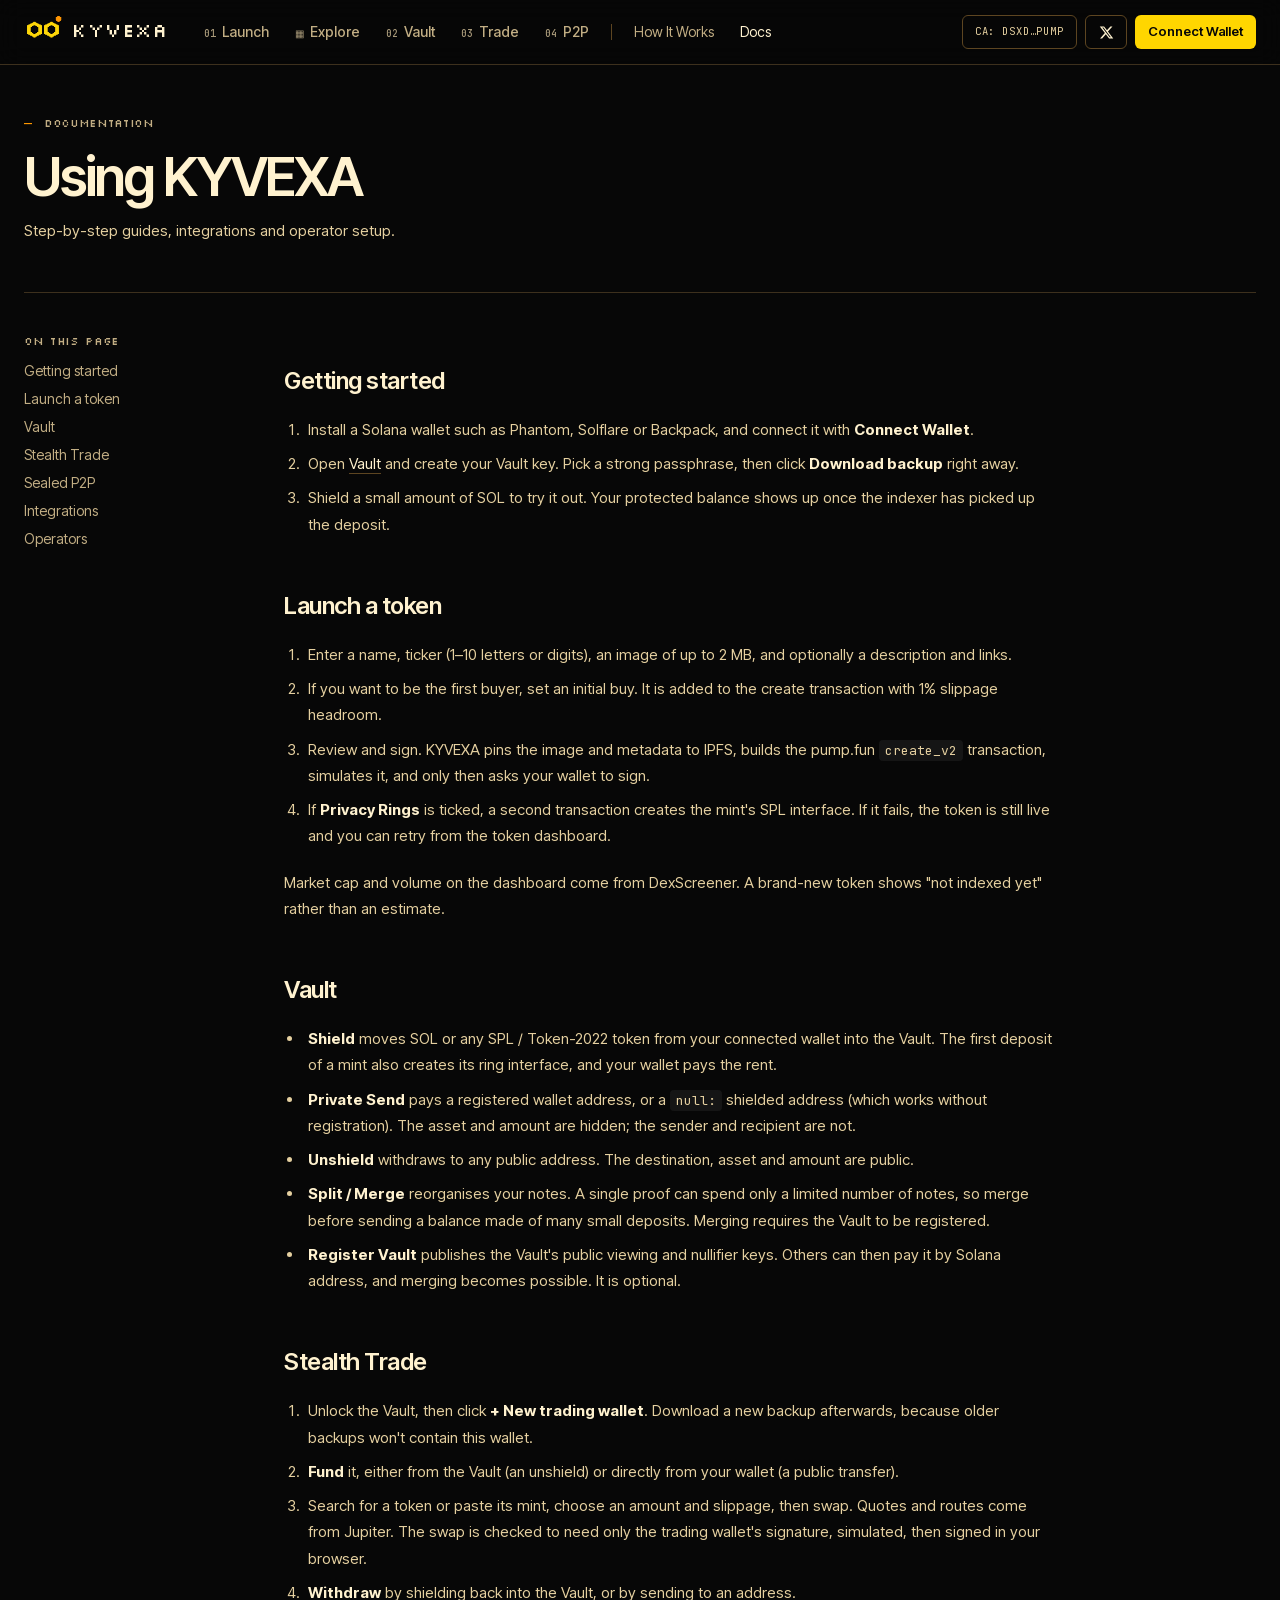
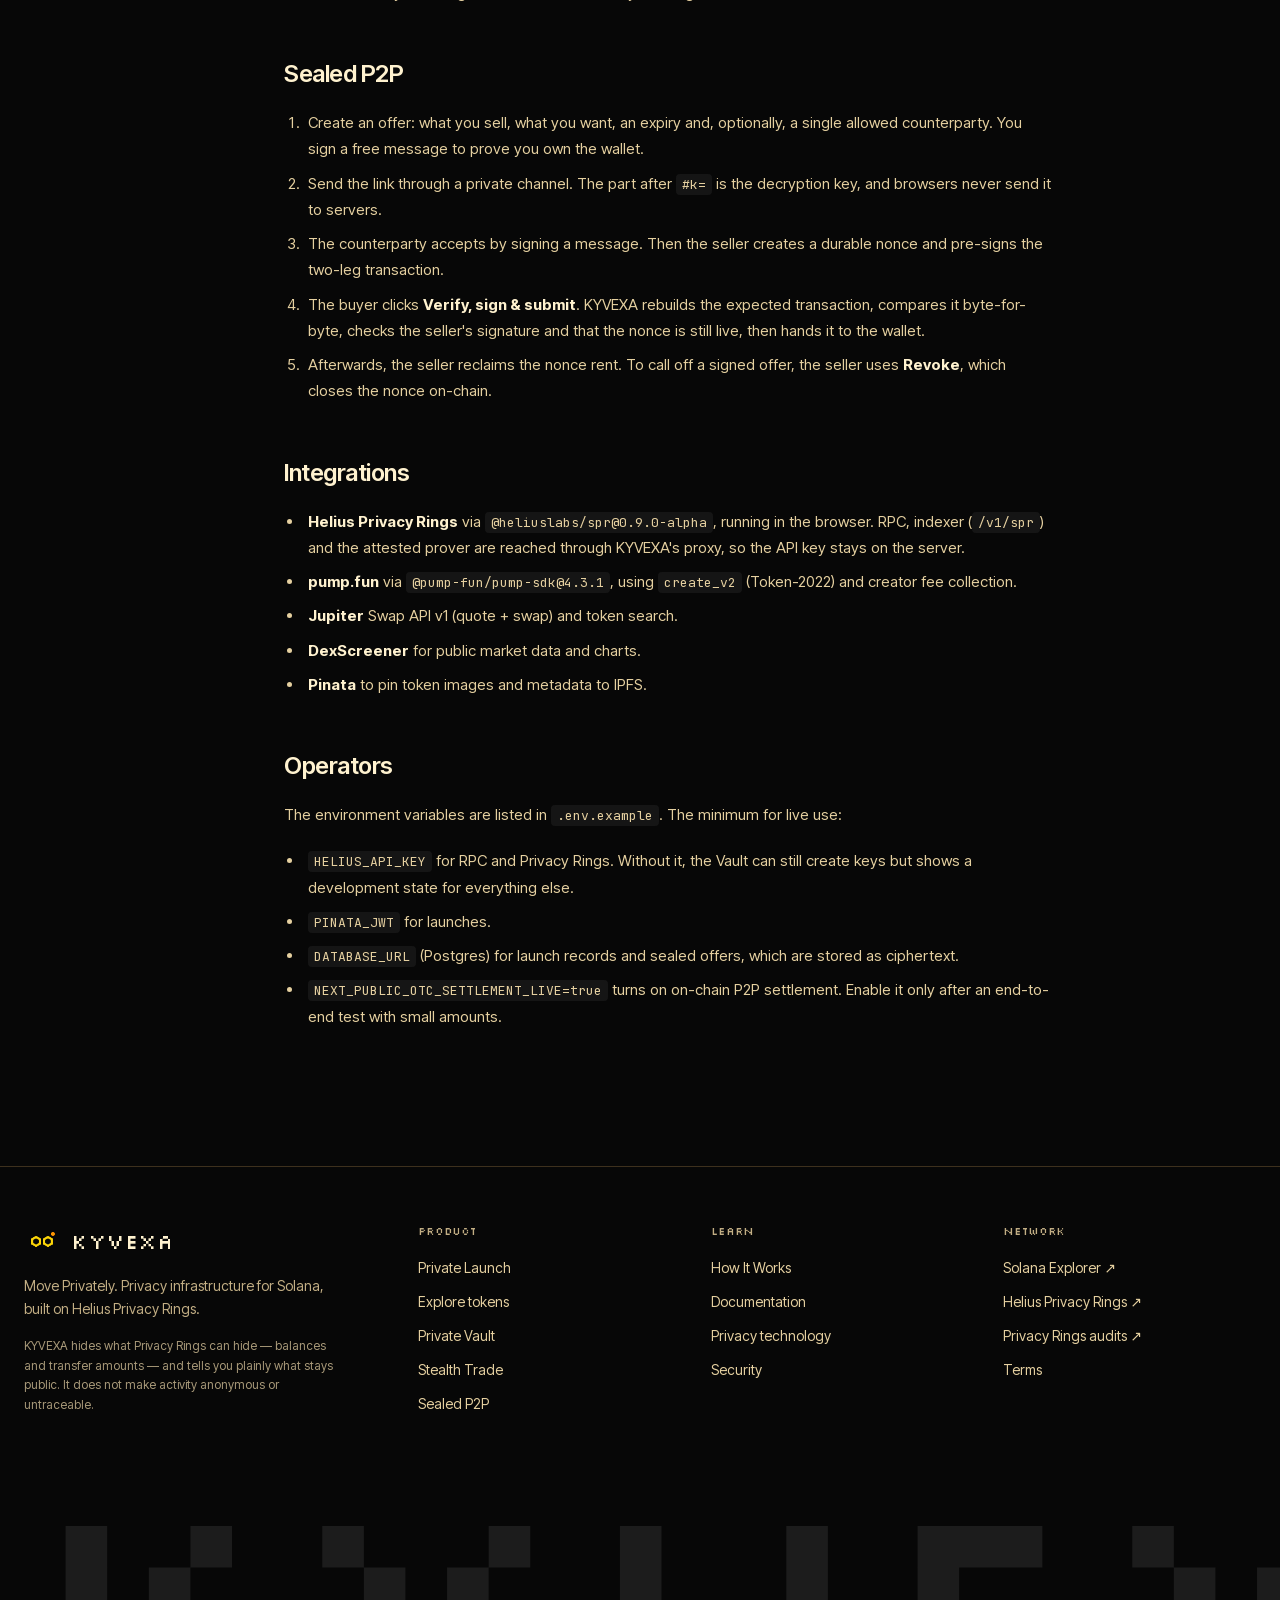
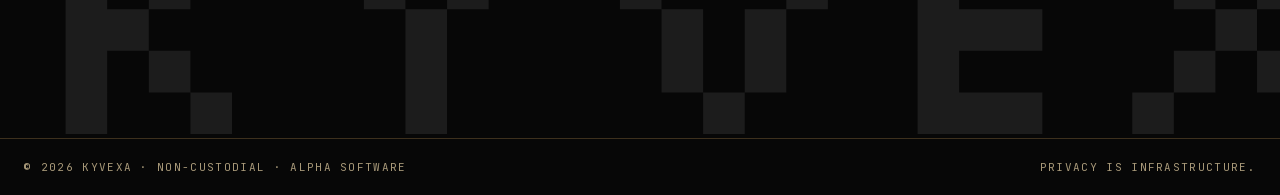
==== commit f20990ac: "Show the live KYVEXA address on every page" ====
--- a/docs/index.html
+++ b/docs/index.html
@@ -1 +1 @@
-<!DOCTYPE html><html lang="en" class="_07jdaW_variable BVULza_variable Nwxp5W_variable"><head><meta charSet="utf-8"/><meta name="viewport" content="width=device-width, initial-scale=1"/><link rel="stylesheet" href="../_next/static/chunks/0mvtl4-lt6dqq.css" data-precedence="next"/><link rel="preload" as="script" fetchPriority="low" href="../_next/static/chunks/310vm2bl3xxpt.js"/><script src="../_next/static/chunks/0tz-82jdaa63a.js" async=""></script><script src="../_next/static/chunks/39_j1bdzreq0m.js" async=""></script><script src="../_next/static/chunks/0b8ium35djf5z.js" async=""></script><script src="../_next/static/chunks/turbopack-2u1d16houkiyo.js" async=""></script><script src="../_next/static/chunks/0ob28oyk-szaa.js" async=""></script><script src="../_next/static/chunks/3a-avq550zklu.js" async=""></script><script src="../_next/static/chunks/1bym98i0lyh_o.js" async=""></script><script src="../_next/static/chunks/1tvo6ha862r_n.js" async=""></script><script src="../_next/static/chunks/2kb_lkotej76x.js" async=""></script><meta name="theme-color" content="#070707"/><title>Documentation · KYVEXA</title><meta name="description" content="Launch tokens, protect balances, trade through separate wallets and settle P2P deals through one Solana privacy platform, built on Helius Privacy Rings."/><meta property="og:title" content="KYVEXA"/><meta property="og:description" content="Move Privately."/><meta property="og:type" content="website"/><meta name="twitter:card" content="summary_large_image"/><meta name="twitter:title" content="KYVEXA"/><meta name="twitter:description" content="Move Privately."/><link rel="icon" href="../icon.svg?icon.0sf8svpd2gkin.svg" sizes="any" type="image/svg+xml"/><meta name="next-size-adjust" content=""/><script src="../_next/static/chunks/0cz1d0mv5g_q7.js" noModule=""></script><link rel="stylesheet" href="../project-guide.css"><script defer src="../project-guide.js"></script></head><body><div hidden=""><!--$--><!--/$--></div><header class="sticky top-0 z-40 border-b border-line bg-ink/85 backdrop-blur-md"><div class="mx-auto flex h-16 max-w-[1320px] items-center gap-6 px-4 sm:px-6"><a class="shrink-0" aria-label="KYVEXA home" href="../index.html"><span class="group inline-flex items-center gap-2.5 "><svg width="26" height="26" viewBox="0 0 16 16" class="text-fg" shape-rendering="crispEdges" aria-hidden="true"><rect x="2" y="3" width="1" height="1" fill="currentColor"></rect><rect x="3" y="3" width="1" height="1" fill="currentColor"></rect><rect x="4" y="3" width="1" height="1" fill="currentColor"></rect><rect x="5" y="3" width="1" height="1" fill="currentColor"></rect><rect x="10" y="3" width="1" height="1" fill="currentColor"></rect><rect x="11" y="3" width="1" height="1" fill="currentColor"></rect><rect x="12" y="3" width="1" height="1" fill="currentColor"></rect><rect x="13" y="3" width="1" height="1" fill="currentColor"></rect><rect x="2" y="4" width="1" height="1" fill="currentColor"></rect><rect x="3" y="4" width="1" height="1" fill="currentColor"></rect><rect x="4" y="4" width="1" height="1" fill="currentColor"></rect><rect x="5" y="4" width="1" height="1" fill="currentColor"></rect><rect x="10" y="4" width="1" height="1" fill="currentColor"></rect><rect x="11" y="4" width="1" height="1" fill="currentColor"></rect><rect x="12" y="4" width="1" height="1" fill="currentColor"></rect><rect x="13" y="4" width="1" height="1" fill="currentColor"></rect><rect x="2" y="5" width="1" height="1" fill="currentColor"></rect><rect x="3" y="5" width="1" height="1" fill="currentColor"></rect><rect x="12" y="5" width="1" height="1" fill="currentColor"></rect><rect x="13" y="5" width="1" height="1" fill="currentColor"></rect><rect x="2" y="6" width="1" height="1" fill="currentColor"></rect><rect x="3" y="6" width="1" height="1" fill="currentColor"></rect><rect x="12" y="6" width="1" height="1" fill="currentColor"></rect><rect x="13" y="6" width="1" height="1" fill="currentColor"></rect><rect x="2" y="7" width="1" height="1" fill="currentColor"></rect><rect x="3" y="7" width="1" height="1" fill="currentColor"></rect><rect x="6" y="7" width="1" height="1" fill="#E53935"></rect><rect x="7" y="7" width="1" height="1" fill="#E53935"></rect><rect x="8" y="7" width="1" height="1" fill="#E53935"></rect><rect x="9" y="7" width="1" height="1" fill="#E53935"></rect><rect x="12" y="7" width="1" height="1" fill="currentColor"></rect><rect x="13" y="7" width="1" height="1" fill="currentColor"></rect><rect x="2" y="8" width="1" height="1" fill="currentColor"></rect><rect x="3" y="8" width="1" height="1" fill="currentColor"></rect><rect x="6" y="8" width="1" height="1" fill="#E53935"></rect><rect x="7" y="8" width="1" height="1" fill="#E53935"></rect><rect x="8" y="8" width="1" height="1" fill="#E53935"></rect><rect x="9" y="8" width="1" height="1" fill="#E53935"></rect><rect x="12" y="8" width="1" height="1" fill="currentColor"></rect><rect x="13" y="8" width="1" height="1" fill="currentColor"></rect><rect x="2" y="9" width="1" height="1" fill="currentColor"></rect><rect x="3" y="9" width="1" height="1" fill="currentColor"></rect><rect x="12" y="9" width="1" height="1" fill="currentColor"></rect><rect x="13" y="9" width="1" height="1" fill="currentColor"></rect><rect x="2" y="10" width="1" height="1" fill="currentColor"></rect><rect x="3" y="10" width="1" height="1" fill="currentColor"></rect><rect x="12" y="10" width="1" height="1" fill="currentColor"></rect><rect x="13" y="10" width="1" height="1" fill="currentColor"></rect><rect x="2" y="11" width="1" height="1" fill="currentColor"></rect><rect x="3" y="11" width="1" height="1" fill="currentColor"></rect><rect x="4" y="11" width="1" height="1" fill="currentColor"></rect><rect x="5" y="11" width="1" height="1" fill="currentColor"></rect><rect x="10" y="11" width="1" height="1" fill="currentColor"></rect><rect x="11" y="11" width="1" height="1" fill="currentColor"></rect><rect x="12" y="11" width="1" height="1" fill="currentColor"></rect><rect x="13" y="11" width="1" height="1" fill="currentColor"></rect><rect x="2" y="12" width="1" height="1" fill="currentColor"></rect><rect x="3" y="12" width="1" height="1" fill="currentColor"></rect><rect x="4" y="12" width="1" height="1" fill="currentColor"></rect><rect x="5" y="12" width="1" height="1" fill="currentColor"></rect><rect x="10" y="12" width="1" height="1" fill="currentColor"></rect><rect x="11" y="12" width="1" height="1" fill="currentColor"></rect><rect x="12" y="12" width="1" height="1" fill="currentColor"></rect><rect x="13" y="12" width="1" height="1" fill="currentColor"></rect></svg><span class="font-pixel text-[19px] leading-none tracking-[0.08em] text-fg">KYVEXA</span></span></a><nav class="hidden items-center gap-0.5 lg:flex"><a class="whitespace-nowrap rounded-md px-3 py-2 text-sm font-medium transition-colors text-mute hover:text-fg" href="../launch/index.html"><span class="num mr-1.5 text-[10px] text-dim">01</span>Launch</a><a class="whitespace-nowrap rounded-md px-3 py-2 text-sm font-medium transition-colors text-mute hover:text-fg" href="../explore/index.html"><span class="num mr-1.5 text-[10px] text-dim">▦</span>Explore</a><a class="whitespace-nowrap rounded-md px-3 py-2 text-sm font-medium transition-colors text-mute hover:text-fg" href="../vault/index.html"><span class="num mr-1.5 text-[10px] text-dim">02</span>Vault</a><a class="whitespace-nowrap rounded-md px-3 py-2 text-sm font-medium transition-colors text-mute hover:text-fg" href="../trade/index.html"><span class="num mr-1.5 text-[10px] text-dim">03</span>Trade</a><a class="whitespace-nowrap rounded-md px-3 py-2 text-sm font-medium transition-colors text-mute hover:text-fg" href="../p2p/index.html"><span class="num mr-1.5 text-[10px] text-dim">04</span>P2P</a><span class="mx-2 hidden h-4 w-px bg-line-2 xl:block"></span><a class="hidden whitespace-nowrap rounded-md px-3 py-2 text-sm transition-colors xl:block text-mute hover:text-fg" href="../how-it-works/index.html">How It Works</a><a class="hidden whitespace-nowrap rounded-md px-3 py-2 text-sm transition-colors xl:block text-fg" href="../docs/index.html">Docs</a></nav><div class="ml-auto flex items-center gap-2"><button class="chip h-[2.1rem] rounded-md px-3 hover:border-fg-2 hover:text-fg hidden xl:inline-flex" title="H6y5mDHewKBtGeDVdpNemTqpN7zH9mrTw9FfDbiwpump">CA: H6y5…pump</button><a href="https://x.com/KYVEXAfun" target="_blank" rel="noopener noreferrer" class="btn btn-ghost btn-sm inline-flex" aria-label="KYVEXA on X"><svg viewBox="0 0 24 24" class="h-[15px] w-[15px]" fill="currentColor" aria-hidden="true"><path d="M18.244 2.25h3.308l-7.227 8.26 8.502 11.24H16.17l-5.214-6.817L4.99 21.75H1.68l7.73-8.835L1.254 2.25H8.08l4.713 6.231zm-1.161 17.52h1.833L7.084 4.126H5.117z"></path></svg></a><button class="btn btn-primary btn-sm  hidden sm:inline-flex">Connect Wallet</button><button class="btn btn-ghost btn-sm xl:hidden" aria-label="Menu" aria-expanded="false">☰</button></div></div></header><main><div class="mx-auto max-w-[1320px] px-4 pb-10 sm:px-6"><div class="border-b border-line py-12"><div class="flex items-center gap-3"><span class="num text-sm text-signal-hi">—</span><span class="label">Documentation</span></div><h1 class="mt-4 text-[clamp(2rem,4.6vw,3.4rem)] font-semibold leading-[1] tracking-[-0.04em]"><span class="" aria-label="Using KYVEXA"><span aria-hidden="true"><span style="opacity:0.12">U</span><span style="opacity:0.12">s</span><span style="opacity:0.12">i</span><span style="opacity:0.12">n</span><span style="opacity:0.12">g</span> <span style="opacity:0.12">K</span><span style="opacity:0.12">Y</span><span style="opacity:0.12">V</span><span style="opacity:0.12">E</span><span style="opacity:0.12">X</span><span style="opacity:0.12">A</span></span></span></h1><p class="mt-4 max-w-2xl text-[15px] leading-relaxed text-fg-2">Step-by-step guides, integrations and operator setup.</p></div><div class="mt-10 grid gap-10 lg:grid-cols-[220px_1fr]"><nav class="hidden lg:block"><div class="sticky top-24 space-y-2"><div class="label mb-3">On this page</div><a href="#start" class="block text-sm text-mute hover:text-fg">Getting started</a><a href="#launch" class="block text-sm text-mute hover:text-fg">Launch a token</a><a href="#vault" class="block text-sm text-mute hover:text-fg">Vault</a><a href="#trade" class="block text-sm text-mute hover:text-fg">Stealth Trade</a><a href="#p2p" class="block text-sm text-mute hover:text-fg">Sealed P2P</a><a href="#integrations" class="block text-sm text-mute hover:text-fg">Integrations</a><a href="#operators" class="block text-sm text-mute hover:text-fg">Operators</a></div></nav><div><div class="max-w-3xl space-y-5 text-[15px] leading-[1.75] text-fg-2 [&amp;_a]:text-fg [&amp;_a]:underline [&amp;_a]:decoration-line-2 [&amp;_a]:underline-offset-4 [&amp;_b]:text-fg [&amp;_code]:rounded [&amp;_code]:bg-ink-3 [&amp;_code]:px-1.5 [&amp;_code]:py-0.5 [&amp;_code]:font-mono [&amp;_code]:text-[13px] [&amp;_h2]:pt-8 [&amp;_h2]:text-2xl [&amp;_h2]:font-semibold [&amp;_h2]:tracking-[-0.02em] [&amp;_h2]:text-fg [&amp;_h3]:pt-4 [&amp;_h3]:text-lg [&amp;_h3]:font-semibold [&amp;_h3]:text-fg [&amp;_li]:pl-1 [&amp;_ol]:list-decimal [&amp;_ol]:space-y-2 [&amp;_ol]:pl-5 [&amp;_ul]:list-disc [&amp;_ul]:space-y-2 [&amp;_ul]:pl-5"><h2 id="start">Getting started</h2><ol><li>Install a Solana wallet such as Phantom, Solflare or Backpack, and connect it with <b>Connect Wallet</b>.</li><li>Open <a href="../vault/index.html">Vault</a> and create your Vault key. Pick a strong passphrase, then click <b>Download backup</b> right away.</li><li>Shield a small amount of SOL to try it out. Your protected balance shows up once the indexer has picked up the deposit.</li></ol><h2 id="launch">Launch a token</h2><ol><li>Enter a name, ticker (1–10 letters or digits), an image of up to 2 MB, and optionally a description and links.</li><li>If you want to be the first buyer, set an initial buy. It is added to the create transaction with 1% slippage headroom.</li><li>Review and sign. KYVEXA pins the image and metadata to IPFS, builds the pump.fun <code>create_v2</code> transaction, simulates it, and only then asks your wallet to sign.</li><li>If <b>Privacy Rings</b> is ticked, a second transaction creates the mint&#x27;s SPL interface. If it fails, the token is still live and you can retry from the token dashboard.</li></ol><p>Market cap and volume on the dashboard come from DexScreener. A brand-new token shows &quot;not indexed yet&quot; rather than an estimate.</p><h2 id="vault">Vault</h2><ul><li><b>Shield</b> moves SOL or any SPL / Token-2022 token from your connected wallet into the Vault. The first deposit of a mint also creates its ring interface, and your wallet pays the rent.</li><li><b>Private Send</b> pays a registered wallet address, or a <code>null:</code> shielded address (which works without registration). The asset and amount are hidden; the sender and recipient are not.</li><li><b>Unshield</b> withdraws to any public address. The destination, asset and amount are public.</li><li><b>Split / Merge</b> reorganises your notes. A single proof can spend only a limited number of notes, so merge before sending a balance made of many small deposits. Merging requires the Vault to be registered.</li><li><b>Register Vault</b> publishes the Vault&#x27;s public viewing and nullifier keys. Others can then pay it by Solana address, and merging becomes possible. It is optional.</li></ul><h2 id="trade">Stealth Trade</h2><ol><li>Unlock the Vault, then click <b>+ New trading wallet</b>. Download a new backup afterwards, because older backups won&#x27;t contain this wallet.</li><li><b>Fund</b> it, either from the Vault (an unshield) or directly from your wallet (a public transfer).</li><li>Search for a token or paste its mint, choose an amount and slippage, then swap. Quotes and routes come from Jupiter. The swap is checked to need only the trading wallet&#x27;s signature, simulated, then signed in your browser.</li><li><b>Withdraw</b> by shielding back into the Vault, or by sending to an address.</li></ol><h2 id="p2p">Sealed P2P</h2><ol><li>Create an offer: what you sell, what you want, an expiry and, optionally, a single allowed counterparty. You sign a free message to prove you own the wallet.</li><li>Send the link through a private channel. The part after <code>#k=</code> is the decryption key, and browsers never send it to servers.</li><li>The counterparty accepts by signing a message. Then the seller creates a durable nonce and pre-signs the two-leg transaction.</li><li>The buyer clicks <b>Verify, sign &amp; submit</b>. KYVEXA rebuilds the expected transaction, compares it byte-for-byte, checks the seller&#x27;s signature and that the nonce is still live, then hands it to the wallet.</li><li>Afterwards, the seller reclaims the nonce rent. To call off a signed offer, the seller uses <b>Revoke</b>, which closes the nonce on-chain.</li></ol><h2 id="integrations">Integrations</h2><ul><li><b>Helius Privacy Rings</b> via <code>@heliuslabs/spr@0.9.0-alpha</code>, running in the browser. RPC, indexer (<code>/v1/spr</code>) and the attested prover are reached through KYVEXA&#x27;s proxy, so the API key stays on the server.</li><li><b>pump.fun</b> via <code>@pump-fun/pump-sdk@4.3.1</code>, using <code>create_v2</code> (Token-2022) and creator fee collection.</li><li><b>Jupiter</b> Swap API v1 (quote + swap) and token search.</li><li><b>DexScreener</b> for public market data and charts.</li><li><b>Pinata</b> to pin token images and metadata to IPFS.</li></ul><h2 id="operators">Operators</h2><p>The environment variables are listed in <code>.env.example</code>. The minimum for live use:</p><ul><li><code>HELIUS_API_KEY</code> for RPC and Privacy Rings. Without it, the Vault can still create keys but shows a development state for everything else.</li><li><code>PINATA_JWT</code> for launches.</li><li><code>DATABASE_URL</code> (Postgres) for launch records and sealed offers, which are stored as ciphertext.</li><li><code>NEXT_PUBLIC_OTC_SETTLEMENT_LIVE=true</code> turns on on-chain P2P settlement. Enable it only after an end-to-end test with small amounts.</li></ul></div></div></div></div><!--$--><!--/$--></main><footer class="mt-24 border-t border-line pb-24 lg:pb-0"><div class="mx-auto grid max-w-[1320px] gap-10 px-4 py-14 sm:px-6 md:grid-cols-[1.4fr_repeat(3,1fr)]"><div><div class="flex items-center gap-3"><svg width="34" height="34" viewBox="0 0 16 16" class="" shape-rendering="crispEdges" aria-hidden="true"><rect x="2" y="3" width="1" height="1" fill="currentColor"></rect><rect x="3" y="3" width="1" height="1" fill="currentColor"></rect><rect x="4" y="3" width="1" height="1" fill="currentColor"></rect><rect x="5" y="3" width="1" height="1" fill="currentColor"></rect><rect x="10" y="3" width="1" height="1" fill="currentColor"></rect><rect x="11" y="3" width="1" height="1" fill="currentColor"></rect><rect x="12" y="3" width="1" height="1" fill="currentColor"></rect><rect x="13" y="3" width="1" height="1" fill="currentColor"></rect><rect x="2" y="4" width="1" height="1" fill="currentColor"></rect><rect x="3" y="4" width="1" height="1" fill="currentColor"></rect><rect x="4" y="4" width="1" height="1" fill="currentColor"></rect><rect x="5" y="4" width="1" height="1" fill="currentColor"></rect><rect x="10" y="4" width="1" height="1" fill="currentColor"></rect><rect x="11" y="4" width="1" height="1" fill="currentColor"></rect><rect x="12" y="4" width="1" height="1" fill="currentColor"></rect><rect x="13" y="4" width="1" height="1" fill="currentColor"></rect><rect x="2" y="5" width="1" height="1" fill="currentColor"></rect><rect x="3" y="5" width="1" height="1" fill="currentColor"></rect><rect x="12" y="5" width="1" height="1" fill="currentColor"></rect><rect x="13" y="5" width="1" height="1" fill="currentColor"></rect><rect x="2" y="6" width="1" height="1" fill="currentColor"></rect><rect x="3" y="6" width="1" height="1" fill="currentColor"></rect><rect x="12" y="6" width="1" height="1" fill="currentColor"></rect><rect x="13" y="6" width="1" height="1" fill="currentColor"></rect><rect x="2" y="7" width="1" height="1" fill="currentColor"></rect><rect x="3" y="7" width="1" height="1" fill="currentColor"></rect><rect x="6" y="7" width="1" height="1" fill="#E53935"></rect><rect x="7" y="7" width="1" height="1" fill="#E53935"></rect><rect x="8" y="7" width="1" height="1" fill="#E53935"></rect><rect x="9" y="7" width="1" height="1" fill="#E53935"></rect><rect x="12" y="7" width="1" height="1" fill="currentColor"></rect><rect x="13" y="7" width="1" height="1" fill="currentColor"></rect><rect x="2" y="8" width="1" height="1" fill="currentColor"></rect><rect x="3" y="8" width="1" height="1" fill="currentColor"></rect><rect x="6" y="8" width="1" height="1" fill="#E53935"></rect><rect x="7" y="8" width="1" height="1" fill="#E53935"></rect><rect x="8" y="8" width="1" height="1" fill="#E53935"></rect><rect x="9" y="8" width="1" height="1" fill="#E53935"></rect><rect x="12" y="8" width="1" height="1" fill="currentColor"></rect><rect x="13" y="8" width="1" height="1" fill="currentColor"></rect><rect x="2" y="9" width="1" height="1" fill="currentColor"></rect><rect x="3" y="9" width="1" height="1" fill="currentColor"></rect><rect x="12" y="9" width="1" height="1" fill="currentColor"></rect><rect x="13" y="9" width="1" height="1" fill="currentColor"></rect><rect x="2" y="10" width="1" height="1" fill="currentColor"></rect><rect x="3" y="10" width="1" height="1" fill="currentColor"></rect><rect x="12" y="10" width="1" height="1" fill="currentColor"></rect><rect x="13" y="10" width="1" height="1" fill="currentColor"></rect><rect x="2" y="11" width="1" height="1" fill="currentColor"></rect><rect x="3" y="11" width="1" height="1" fill="currentColor"></rect><rect x="4" y="11" width="1" height="1" fill="currentColor"></rect><rect x="5" y="11" width="1" height="1" fill="currentColor"></rect><rect x="10" y="11" width="1" height="1" fill="currentColor"></rect><rect x="11" y="11" width="1" height="1" fill="currentColor"></rect><rect x="12" y="11" width="1" height="1" fill="currentColor"></rect><rect x="13" y="11" width="1" height="1" fill="currentColor"></rect><rect x="2" y="12" width="1" height="1" fill="currentColor"></rect><rect x="3" y="12" width="1" height="1" fill="currentColor"></rect><rect x="4" y="12" width="1" height="1" fill="currentColor"></rect><rect x="5" y="12" width="1" height="1" fill="currentColor"></rect><rect x="10" y="12" width="1" height="1" fill="currentColor"></rect><rect x="11" y="12" width="1" height="1" fill="currentColor"></rect><rect x="12" y="12" width="1" height="1" fill="currentColor"></rect><rect x="13" y="12" width="1" height="1" fill="currentColor"></rect></svg><span class="font-pixel text-xl tracking-[0.08em]">KYVEXA</span></div><p class="mt-4 max-w-xs text-sm leading-relaxed text-mute">Move Privately. Privacy infrastructure for Solana, built on Helius Privacy Rings.</p><p class="mt-4 max-w-xs text-xs leading-relaxed text-dim">KYVEXA hides what Privacy Rings can hide — balances and transfer amounts — and tells you plainly what stays public. It does not make activity anonymous or untraceable.</p></div><div><div class="label">Product</div><ul class="mt-4 space-y-2.5"><li><a class="text-sm text-fg-2 hover:text-fg" href="../launch/index.html">Private Launch</a></li><li><a class="text-sm text-fg-2 hover:text-fg" href="../explore/index.html">Explore tokens</a></li><li><a class="text-sm text-fg-2 hover:text-fg" href="../vault/index.html">Private Vault</a></li><li><a class="text-sm text-fg-2 hover:text-fg" href="../trade/index.html">Stealth Trade</a></li><li><a class="text-sm text-fg-2 hover:text-fg" href="../p2p/index.html">Sealed P2P</a></li></ul></div><div><div class="label">Learn</div><ul class="mt-4 space-y-2.5"><li><a class="text-sm text-fg-2 hover:text-fg" href="../how-it-works/index.html">How It Works</a></li><li><a class="text-sm text-fg-2 hover:text-fg" href="../docs/index.html">Documentation</a></li><li><a class="text-sm text-fg-2 hover:text-fg" href="../how-it-works/index.html#privacy">Privacy technology</a></li><li><a class="text-sm text-fg-2 hover:text-fg" href="../security/index.html">Security</a></li></ul></div><div><div class="label">Network</div><ul class="mt-4 space-y-2.5"><li><a href="https://solscan.io" target="_blank" rel="noreferrer" class="text-sm text-fg-2 hover:text-fg">Solana Explorer<!-- --> ↗</a></li><li><a href="https://www.helius.dev/privacy" target="_blank" rel="noreferrer" class="text-sm text-fg-2 hover:text-fg">Helius Privacy Rings<!-- --> ↗</a></li><li><a href="https://www.helius.dev/docs/privacy/audits" target="_blank" rel="noreferrer" class="text-sm text-fg-2 hover:text-fg">Privacy Rings audits<!-- --> ↗</a></li><li><a class="text-sm text-fg-2 hover:text-fg" href="../terms/index.html">Terms</a></li></ul></div></div><div class="mx-auto max-w-[1320px] overflow-hidden px-4 sm:px-6" aria-hidden="true"><div class="font-pixel select-none text-center text-[clamp(5rem,26vw,22rem)] leading-[0.8] tracking-[0.02em] text-ink-4 transition-colors hover:text-signal-lo" aria-label="KYVEXA"><span aria-hidden="true"><span style="opacity:0.12">K</span><span style="opacity:0.12">Y</span><span style="opacity:0.12">V</span><span style="opacity:0.12">E</span><span style="opacity:0.12">X</span><span style="opacity:0.12">A</span></span></div></div><div class="border-t border-line"><div class="num mx-auto flex max-w-[1320px] flex-wrap items-center justify-between gap-3 px-4 py-5 text-[11px] uppercase tracking-[0.12em] text-dim sm:px-6"><span>© <!-- -->2026<!-- --> KYVEXA · Non-custodial · Alpha software</span><span>Privacy Is Infrastructure.</span></div></div></footer><nav class="fixed inset-x-0 bottom-0 z-40 border-t border-line bg-ink/95 pb-[env(safe-area-inset-bottom)] backdrop-blur-md lg:hidden" aria-label="Tools"><div class="grid grid-cols-5"><a class="flex flex-col items-center gap-0.5 py-2.5 text-[11px] font-medium text-mute" href="../launch/index.html"><span class="text-base leading-none ">▲</span>Launch</a><a class="flex flex-col items-center gap-0.5 py-2.5 text-[11px] font-medium text-mute" href="../explore/index.html"><span class="text-base leading-none ">▦</span>Explore</a><a class="flex flex-col items-center gap-0.5 py-2.5 text-[11px] font-medium text-mute" href="../vault/index.html"><span class="text-base leading-none ">◉</span>Vault</a><a class="flex flex-col items-center gap-0.5 py-2.5 text-[11px] font-medium text-mute" href="../trade/index.html"><span class="text-base leading-none ">⇄</span>Trade</a><a class="flex flex-col items-center gap-0.5 py-2.5 text-[11px] font-medium text-mute" href="../p2p/index.html"><span class="text-base leading-none ">⧉</span>P2P</a></div></nav><script id="_R_">(globalThis["TURBOPACK"] || (globalThis["TURBOPACK"] = [])).push({"otherChunks":["static/chunks/310vm2bl3xxpt.js","static/chunks/0tz-82jdaa63a.js","static/chunks/39_j1bdzreq0m.js","static/chunks/0b8ium35djf5z.js"],"runtimeModuleIds":[94553]});</script><script src="../_next/static/chunks/310vm2bl3xxpt.js" async=""></script><script>(self.__next_f=self.__next_f||[]).push([0])</script><script>self.__next_f.push([1,"1:\"$Sreact.fragment\"\n4:\"../_next/static/chunks/0ob28oyk-szaa.js\"\n5:\"../_next/static/chunks/3a-avq550zklu.js\"\n6:\"../_next/static/chunks/1bym98i0lyh_o.js\"\n7:\"../_next/static/chunks/1tvo6ha862r_n.js\"\n8:\"../_next/static/chunks/2kb_lkotej76x.js\"\n9:I[39756,[\"$4\",\"$5\",\"$6\",\"$7\",\"$8\"],\"default\"]\na:I[37457,[\"$4\",\"$5\",\"$6\",\"$7\",\"$8\"],\"default\"]\nd:I[18575,[\"$4\",\"$5\",\"$6\",\"$7\",\"$8\"],\"Decrypt\"]\n1e:\"ViewportBoundary\"\n1f:I[97367,[\"$4\",\"$5\",\"$6\",\"$7\",\"$8\"],\"$1e\"]\n21:\"MetadataBoundary\"\n22:I[97367,[\"$4\",\"$5\",\"$6\",\"$7\",\"$8\"],\"$21\"]\n23:\"$Sreact.suspense\"\n25:I[68027,[\"$4\",\"$5\",\"$6\",\"$7\",\"$8\"],\"default\",1]\n:HL[\"../_next/static/chunks/0mvtl4-lt6dqq.css\",\"style\"]\n:HL[\"../_next/static/media/4a0b7dd978568ff2-s.p.3fofz6dws3mg0.woff2\",\"font\",{\"crossOrigin\":\"\",\"type\":\"font/woff2\"}]\n:HL[\"../_next/static/media/53897e768d329f66-s.p.3t6q91iet4nsy.woff2\",\"font\",{\"crossOrigin\":\"\",\"type\":\"font/woff2\"}]\n:HL[\"../_next/static/media/cbb1b71f089ac5c8-s.p.0twlw20dvfl-2.woff2\",\"font\",{\"crossOrigin\":\"\",\"type\":\"font/woff2\"}]\n:HL[\"../_next/static/media/cc68f550ae21708a-s.p.3dosikwwiz7p4.woff2\",\"font\",{\"crossOrigin\":\"\",\"type\":\"font/woff2\"}]\nb:X\nc:[[\"children\",{\"s\":\"__PAGE__\",\"d\":{\"r\":[\"$\",\"$1\",\"c\",{\"children\":[[\"$\",\"div\",null,{\"className\":\"mx-auto max-w-[1320px] px-4 pb-10 sm:px-6\",\"children\":[[\"$\",\"div\",null,{\"className\":\"border-b border-line py-12\",\"children\":[[\"$\",\"div\",null,{\"className\":\"flex items-center gap-3\",\"children\":[[\"$\",\"span\",null,{\"className\":\"num text-sm text-signal-hi\",\"children\":\"—\"}],[\"$\",\"span\",null,{\"className\":\"label\",\"children\":\"Documentation\"}]]}],[\"$\",\"h1\",null,{\"className\":\"mt-4 text-[clamp(2rem,4.6vw,3.4rem)] font-semibold leading-[1] tracking-[-0.04em]\",\"children\":[\"$\",\"$Ld\",null,{\"text\":\"Using KYVEXA\"}]}],[\"$\",\"p\",null,{\"className\":\"mt-4 max-w-2xl text-[15px] leading-relaxed text-fg-2\",\"children\":\"Step-by-step guides, integrations and operator setup.\"}]]}],[\"$\",\"div\",null,{\"className\":\"mt-10 grid gap-10 lg:grid-cols-[220px_1fr]\",\"children\":[[\"$\",\"nav\",null,{\"className\":\"hidden lg:block\",\"children\":[\"$\",\"div\",null,{\"className\":\"sticky top-24 space-y-2\",\"children\":[[\"$\",\"div\",null,{\"className\":\"label mb-3\",\"children\":\"On this page\"}],[[\"$\",\"a\",\"start\",{\"href\":\"#start\",\"className\":\"block text-sm text-mute hover:text-fg\",\"children\":\"Getting started\"}],[\"$\",\"a\",\"launch\",{\"href\":\"#launch\",\"className\":\"block text-sm text-mute hover:text-fg\",\"children\":\"Launch a token\"}],[\"$\",\"a\",\"vault\",{\"href\":\"#vault\",\"className\":\"block text-sm text-mute hover:text-fg\",\"children\":\"Vault\"}],[\"$\",\"a\",\"trade\",{\"href\":\"#trade\",\"className\":\"block text-sm text-mute hover:text-fg\",\"children\":\"Stealth Trade\"}],[\"$\",\"a\",\"p2p\",{\"href\":\"#p2p\",\"className\":\"block text-sm text-mute hover:text-fg\",\"children\":\"Sealed P2P\"}],[\"$\",\"a\",\"integrations\",{\"href\":\"#integrations\",\"className\":\"block text-sm text-mute hover:text-fg\",\"children\":\"Integrations\"}],[\"$\",\"a\",\"operators\",{\"href\":\"#operators\",\"className\":\"block text-sm text-mute hover:text-fg\",\"children\":\"Operators\"}]]]}]}],[\"$\",\"div\",null,{\"children\":[\"$\",\"div\",null,{\"className\":\"max-w-3xl space-y-5 text-[15px] leading-[1.75] text-fg-2 [\u0026_a]:text-fg [\u0026_a]:underline [\u0026_a]:decoration-line-2 [\u0026_a]:underline-offset-4 [\u0026_b]:text-fg [\u0026_code]:rounded [\u0026_code]:bg-ink-3 [\u0026_code]:px-1.5 [\u0026_code]:py-0.5 [\u0026_code]:font-mono [\u0026_code]:text-[13px] [\u0026_h2]:pt-8 [\u0026_h2]:text-2xl [\u0026_h2]:font-semibold [\u0026_h2]:tracking-[-0.02em] [\u0026_h2]:text-fg [\u0026_h3]:pt-4 [\u0026_h3]:text-lg [\u0026_h3]:font-semibold [\u0026_h3]:text-fg [\u0026_li]:pl-1 [\u0026_ol]:list-decimal [\u0026_ol]:space-y-2 [\u0026_ol]:pl-5 [\u0026_ul]:list-disc [\u0026_ul]:space-y-2 [\u0026_ul]:pl-5\",\"children\":[[\"$\",\"h2\",null,{\"id\":\"start\",\"children\":\"Getting started\"}],[\"$\",\"ol\",null,{\"children\":[[\"$\",\"li\",null,{\"children\":[\"Install a Solana wallet such as Phantom, Solflare or Backpack, and connect it with \",[\"$\",\"b\",null,{\"children\":\"Connect Wallet\"}],\".\"]}],[\"$\",\"li\",null,{\"children\":[\"Open \",[\"$\",\"a\",null,{\"href\":\"/vault\",\"children\":\"Vault\"}],\" and create your Vault key. Pick a strong passphrase, then click \",[\"$\",\"b\",null,{\"children\":\"Download backup\"}],\" right away.\"]}],[\"$\",\"li\",null,{\"children\":\"Shield a small amount of SOL to try it out. Your protected balance shows up once the indexer has picked up the deposit.\"}]]}],[\"$\",\"h2\",null,{\"id\":\"launch\",\"children\":\"Launch a token\"}],[\"$\",\"ol\",null,{\"children\":[[\"$\",\"li\",null,{\"children\":\"Enter a name, ticker (1–10 letters or digits), an image of up to 2 MB, and optionally a description and links.\"}],\"$Le\",\"$Lf\",\"$L10\"]}],\"$L11\",\"$L12\",\"$L13\",\"$L14\",\"$L15\",\"$L16\",\"$L17\",\"$L18\",\"$L19\",\"$L1a\",\"$L1b\",\"$L1c\"]}]}]]}]]}],null,\"$L1d\"]}],\"p\":false,\"v\":null}}]]\n3:[[\"children\",{\"s\":\"docs\",\"d\":{\"r\":[\"$\",\"$1\",\"c\",{\"children\":[null,[\"$\",\"$L9\",null,{\"parallelRouterKey\":\"children\",\"error\":\"$undefined\",\"errorStyles\":\"$undefined\",\"errorScripts\":\"$undefined\",\"template\":[\"$\",\"$La\",null,{}],\"templateStyles\":\"$undefined\",\"templateScripts\":\"$undefined\",\"notFound\":\"$undefined\",\"forbidden\":\"$undefined\",\"unauthorized\":\"$undefined\"}]]}],\"p\":false,\"v\":\"$b\"},\"c\":\"$Qc\"}]]\n0:{\"P\":null,\"c\":[\"\",\"docs\"],\"q\":\"\",\"i\":false,\"t\":{\"t\":{\"s\":\"\",\"h\":16,\"d\":{\"r\":[\"$\",\"$1\",\"c\",{\"children\":[[[\"$\",\"link\",\"0\",{\"rel\":\"stylesheet\",\"href\":\"../_next/static/chunks/0mvtl4-lt6dqq.css\",\"precedence\":\"next\",\"crossOrigin\":\"$undefined\",\"nonce\":\"$undefined\"}],[\"$\",\"script\",\"script-0\",{\"src\":\"../_next/static/chunks/0ob28oyk-szaa.js\",\"async\":true,\"nonce\":\"$undefined\"}],[\"$\",\"script\",\"script-1\",{\"src\":\"../_next/static/chunks/3a-avq550zklu.js\",\"async\":true,\"nonce\":\"$undefined\"}],[\"$\",\"script\",\"script-2\",{\"src\":\"../_next/static/chunks/1bym98i0lyh_o.js\",\"async\":true,\"nonce\":\"$undefined\"}],[\"$\",\"script\",\"script-3\",{\"src\":\"../_next/static/chunks/1tvo6ha862r_n.js\",\"async\":true,\"nonce\":\"$undefined\"}],[\"$\",\"script\",\"script-4\",{\"src\":\"../_next/static/chunks/2kb_lkotej76x.js\",\"async\":true,\"nonce\":\"$undefined\"}]],\"$L2\"]}],\"p\":false,\"v\":null},\"c\":\"$Q3\"},\"h\":{\"r\":[\"$\",\"$1\",\"h\",{\"children\":[null,[\"$\",\"$L1f\",null,{\"children\":\"$L20\"}],[\"$\",\"$L22\",null,{\"children\":[[\"$\",\"div\",null,{\"hidden\":true,\"children\":[\"$\",\"$23\",null,{\"name\":\"Next.Metadata\",\"children\":\"$L24\"}]}],null]}],[\"$\",\"meta\",null,{\"name\":\"next-size-adjust\",\"content\":\"\"}]]}],\"p\":false,\"v\":null}},\"m\":\"$undefined\",\"G\":[\"$25\",[[\"$\",\"link\",\"0\",{\"rel\":\"stylesheet\",\"href\":\"../_next/static/chunks/0mvtl4-lt6dqq.css\",\"precedence\":\"next\",\"crossOrigin\":\"$undefined\",\"nonce\":\"$undefined\"}]]],\"S\":false,\"r\":\"$undefined\",\"s\":\"$undefined\",\"a\":\"$undefined\",\"l\":\"$undefined\",\"p\":\"$undefined\",\"d\":\"$undefined\",\"b\":\"zHu462WXPgmFw-u4OiDfZ\"}\n26:I[97367,[\"$4\",\"$5\",\"$6\",\"$7\",\"$8\"],\"OutletBoundary\"]\nb:C\ne:[\"$\",\"li\",null,{\"children\":\"If you want to be the first buyer, set an initial buy. It is added to the create transaction with 1% slippage headroom.\"}]\nf:[\"$\",\"li\",null,{\"children\":[\"Review and sign. KYVEXA pins the image and metadata to IPFS, builds the pump.fun \",[\"$\",\"code\",null,{\"children\":\"create_v2\"}],\" transaction, simulates it, and only then asks your wallet to sign.\"]}]\n10:[\"$\",\"li\",null,{\"children\":[\"If \",[\"$\",\"b\",null,{\"children\":\"Privacy Rings\"}],\" is ticked, a second transaction creates the mint's SPL interface. If it fails, the token is still live and you can retry from the token dashboard.\"]}]\n11:[\"$\",\"p\",null,{\"children\":\"Market cap and volume on the dashboard come from DexScreener. A brand-new token shows \\\"not indexed yet\\\" rather than an estimate.\"}]\n12:[\"$\",\"h2\",null,{\"id\":\"vault\",\"children\":\"Vault\"}]\n13:[\"$\",\"ul\",null,{\"children\":[[\"$\",\"li\",null,{\"children\":[[\"$\",\"b\",null,{\"children\":\"Shield\"}],\" moves SOL or any SPL / Token-2022 token from your connected wallet into the Vault. The first deposit of a mint also creates its ring interface, and your wallet pays the rent.\"]}],[\"$\",\"li\",null,{\"children\":[[\"$\",\"b\",null,{\"children\":\"Private Send\"}],\" pays a registered wallet address, or a \",[\"$\",\"code\",null,{\"children\":\"null:\"}],\" shielded address (which works without registration). The asset and amount are hidden; the sender and recipient are not.\"]}],[\"$\",\"li\",null,{\"children\":[[\"$\",\"b\",null,{\"children\":\"Unshield\"}],\" withdraws to any public address. The destination, asset and amount are public.\"]}],[\"$\",\"li\",null,{\"children\":[[\"$\",\"b\",null,{\"children\":\"Split / Merge\"}],\" reorganises your notes. A single proof can spend only a limited number of notes, so merge before sending a balance made of many small deposits. Merging requires the Vault to be registered.\"]}],[\"$\",\"li\",null,{\"children\":[[\"$\",\"b\",null,{\"children\":\"Register Vault\"}],\" publishes the Vault's public viewing and nullifier keys. Others can then pay it by Solana address, and merging becomes possible. It is optional.\"]}]]}]\n14:[\"$\",\"h2\",null,{\"id\":\"trade\",\"children\":\"Stealth Trade\"}]\n15:[\"$\",\"ol\",null,{\"children\":[[\"$\",\"li\",null,{\"children\":[\"Unlock the Vault, then click \",[\"$\",\"b\",null,{\"children\":\"+ New trading wallet\"}],\". Download a new backup afterwards, because older backups won't contain this wallet.\"]}],[\"$\",\"li\",null,{\"children\":[[\"$\",\"b\",null,{\"children\":\"Fund\"}],\" it, either from the Vault (an unshield) or directly from your wallet (a public transfer).\"]}],[\"$\",\"li\",null,{\"children\":\"Search for a token or paste its mint, choose an amount and slippage, then swap. Quotes and routes come from Jupiter. The swap is checked to need only the trading wallet's signature, simulated, then signed in your browser.\"}],[\"$\",\"li\",null,{\"children\":[[\"$\",\"b\",null,{\"children\":\"Withdraw\"}],\" by shielding back into the Vault, or by sending to an address.\"]}]]}]\n16:[\"$\",\"h2\",null,{\"id\":\"p2p\",\"children\":\"Sealed P2P\"}]\n17:[\"$\",\"ol\",null,{\"children\":[[\"$\",\"li\",null,{\"children\":\"Create an offer: what you sell, what you want, an expiry and, optionally, a single allowed counterparty. You sign a free message to prove you own the wallet.\"}],[\"$\",\"li\",null,{\"children\":[\"Send the link through a private channel. The part after \",[\"$\",\"code\",null,{\"children\":\"#k=\"}],\" is the decryption key, and browsers never send it to servers.\"]}],[\"$\",\"li\",null,{\"children\":\"The counterparty accepts by signing a message. Then the seller creates a durable nonce and pre-signs the two-leg transaction.\"}],[\"$\",\"li\",null,{\"children\":[\"The buyer clicks \",[\"$\",\"b\",null,{\"children\":\"Verify, sign \u0026 submit\"}],\". KYVEXA rebuilds the expected transaction, compares it byte-for-byte, checks the seller's signature and that the nonce is still live, then hands it to the wallet.\"]}],[\"$\",\"li\",null,{\"children\":[\"Afterwards, the seller reclaims the nonce rent. To call off a signed offer, the seller uses \",[\"$\",\"b\",null,{\"children\":\"Revoke\"}],\", which closes the nonce on-chain.\"]}]]}]\n18:[\"$\",\"h2\",null,{\"id\":\"integrations\",\"children\":\"Integrations\"}]\n19:[\"$\",\"ul\",null,{\"children\":[[\"$\",\"li\",null,{\"children\":[[\"$\",\"b\",null,{\"children\":\"Helius Privacy Rings\"}],\" via \",[\"$\",\"code\",null,{\"children\":\"@heliuslabs/spr@0.9.0-alpha\"}],\", running in the browser. RPC, indexer (\",[\"$\",\"code\",null,{\"children\":\"/v1/spr\"}],\") and the attested prover are reached through KYVEXA's proxy, so the API key stays on the server.\"]}],[\"$\",\"li\",null,{\"children\":[[\"$\",\"b\",null,{\"children\":\"pump.fun\"}],\" via \",[\"$\",\"code\",null,{\"children\":\"@pump-fun/pump-sdk@4.3.1\"}],\", using \",[\"$\",\"code\",null,{\"children\":\"create_v2\"}],\" (Token-2022) and creator fee collection.\"]}],[\"$\",\"li\",null,{\"children\":[[\"$\",\"b\",null,{\"children\":\"Jupiter\"}],\" Swap API v1 (quote + swap) and token search.\"]}],[\"$\",\"li\",null,{\"children\":[[\"$\",\"b\",null,{\"children\":\"DexScreener\"}],\" for public market data and charts.\"]}],[\"$\",\"li\",null,{\"children\":[[\"$\",\"b\",null,{\"children\":\"Pinata\"}],\" to pin token images and metadata to IPFS.\"]}]]}]\n1a:[\"$\",\"h2\",null,{\"id\":\"operators\",\"children\":\"Operators\"}]\n1b:[\"$\",\"p\",null,{\"children\":[\"The environment variables are listed in \",[\"$\",\"code\",null,{\"children\":\".env.example\"}],\". The minimum for live use:\"]}]\n1c:[\"$\",\"ul\",null,{\"children\":[[\"$\",\"li\",null,{\"children\":[[\"$\",\"code\",null,{\"children\":\"HELIUS_API_KEY\"}],\" for RPC and Privacy Rings. Without it, the Vault can still create keys but shows a development state for everything else.\"]}],[\"$\",\"li\",null,{\"children\":[[\"$\",\"code\",null,{\"children\":\"PINATA_JWT\"}],\" for launches.\"]}],[\"$\",\"li\",null,{\"children\":[[\"$\",\"code\",null,{\"children\":\"DATABASE_URL\"}],\" (Postgres) for launch records and sealed offers, which are stored as ciphertext.\"]}],[\"$\",\"li\",null,{\"children\":[[\"$\",\"code\",null,{\"children\":\"NEXT_PUBLIC_OTC_SETTLEMENT_LIVE=true\"}],\" turns on on-chain P2P settlement. Enable it only after an end-to-end test with small amounts.\"]}]]}]\n1d:[\"$\",\"$L26\",null,{\"children\":[\"$\",\"$23\",null,{\"name\":\"Next.MetadataOutlet\",\"children\":\"$@27\"}]}]\n28:I[28739,[\"$4\",\"$5\",\"$6\",\"$7\",\"$8\"],\"Providers\"]\n29:I[13293,[\"$4\",\"$5\",\"$6\",\"$7\",\"$8\"],\"Header\"]\n2:[\"$\",\"html\",null,{\"lang\":\"en\",\"className\":\"_07jdaW_variable BVULza_variable Nwxp5W_variable\",\"children\":[\"$\",\"body\",null,{\"children\":[\"$\",\"$L28\",null,{\"initial\":{\"xUrl\":\"https://x.com/KYVEXAfun\",\"ca\":\"H6y5mDHewKBtGeDVdpNemTqpN7zH9mrTw9FfDbiwpump\"},\"children\":[[\"$\",\"$L29\",null,{}],[\"$\",\"main\",null,{\"children\":[\"$\",\"$L9\",null,{\"parallelRouterKey\":\"children\",\"error\":\"$undefined\",\"errorStyles\":\"$undefined\",\"errorScripts\":\"$undefined\",\"template\":[\"$\",\"$La\",null,{}],\"templateStyles\":\"$undefined\",\"templateScripts\":\"$undefined\",\"notFound\":[[[\"$\",\"title\",null,{\"children\":\"404: This page could not be found.\"}],[\"$\",\"div\",null,{\"style\":{\"fontFamily\":\"system-ui,\\\"Segoe UI\\\",Roboto,Helvetica,Arial,sans-serif,\\\"Apple Color Emoji\\\",\\\"Segoe UI Emoji\\\"\",\"height\":\"100vh\",\"textAlign\":\"center\",\"display\":\"flex\",\"flexDirection\":\"column\",\"alignItems\":\"center\",\"justifyContent\":\"center\"},\"children\":[\"$\",\"div\",null,{\"children\":[[\"$\",\"style\",null,{\"dangerouslySetInnerHTML\":{\"__html\":\"body{color:#000;background:#fff;margin:0}.next-error-h1{border-right:1px solid rgba(0,0,0,.3)}@media (prefers-color-scheme:dark){body{color:#fff;background:#000}.next-error-h1{border-right:1px solid rgba(255,255,255,.3)}}\"}}],[\"$\",\"h1\",null,{\"className\":\"next-error-h1\",\"style\":{\"display\":\"inline-block\",\"margin\":\"0 20px 0 0\",\"padding\":\"0 23px 0 0\",\"fontSize\":24,\"fontWeight\":500,\"verticalAlign\":\"top\",\"lineHeight\":\"49px\"},\"children\":404}],[\"$\",\"div\",null,{\"style\":{\"display\":\"inline-block\"},\"children\":[\"$\",\"h2\",null,{\"style\":{\"fontSize\":14,\"fontWeight\":400,\"lineHeight\":\"49px\",\"margin\":0},\"children\":\"This page could not be found.\"}]}]]}]}]],[]],\"forbidden\":\"$undefined\",\"unauthorized\":\"$undefined\"}]}],[\"$\",\"footer\",null,{\"className\":\"mt-24 border-t border-line pb-24 lg:pb-0\",\"children\":[[\"$\",\"div\",null,{\"className\":\"mx-auto grid max-w-[1320px] gap-10 px-4 py-14 sm:px-6 md:grid-cols-[1.4fr_repeat(3,1fr)]\",\"children\":[[\"$\",\"div\",null,{\"children\":[[\"$\",\"div\",null,{\"className\":\"flex items-center gap-3\",\"children\":[[\"$\",\"svg\",null,{\"width\":34,\"height\":34,\"viewBox\":\"0 0 16 16\",\"className\":\"\",\"shapeRendering\":\"crispEdges\",\"aria-hidden\":true,\"children\":[[\"$\",\"rect\",\"0\",{\"x\":2,\"y\":3,\"width\":\"1\",\"height\":\"1\",\"fill\":\"currentColor\",\"className\":\"$undefined\"}],[\"$\",\"rect\",\"1\",{\"x\":3,\"y\":3,\"width\":\"1\",\"height\":\"1\",\"fill\":\"currentColor\",\"className\":\"$undefined\"}],[\"$\",\"rect\",\"2\",{\"x\":4,\"y\":3,\"width\":\"1\",\"height\":\"1\",\"fill\":\"currentColor\",\"className\":\"$undefined\"}],[\"$\",\"rect\",\"3\",{\"x\":5,\"y\":3,\"width\":\"1\",\"height\":\"1\",\"fill\":\"currentColor\",\"className\":\"$undefined\"}],[\"$\",\"rect\",\"4\",{\"x\":10,\"y\":3,\"width\":\"1\",\"height\":\"1\",\"fill\":\"currentColor\",\"className\":\"$undefined\"}],[\"$\",\"rect\",\"5\",{\"x\":11,\"y\":3,\"width\":\"1\",\"height\":\"1\",\"fill\":\"currentColor\",\"className\":\"$undefined\"}],[\"$\",\"rect\",\"6\",{\"x\":12,\"y\":3,\"width\":\"1\",\"height\":\"1\",\"fill\":\"currentColor\",\"className\":\"$undefined\"}],[\"$\",\"rect\",\"7\",{\"x\":13,\"y\":3,\"width\":\"1\",\"height\":\"1\",\"fill\":\"currentColor\",\"className\":\"$undefined\"}],[\"$\",\"rect\",\"8\",{\"x\":2,\"y\":4,\"width\":\"1\",\"height\":\"1\",\"fill\":\"currentColor\",\"className\":\"$undefined\"}],[\"$\",\"rect\",\"9\",{\"x\":3,\"y\":4,\"width\":\"1\",\"height\":\"1\",\"fill\":\"currentColor\",\"className\":\"$undefined\"}],[\"$\",\"rect\",\"10\",{\"x\":4,\"y\":4,\"width\":\"1\",\"height\":\"1\",\"fill\":\"currentColor\",\"className\":\"$undefined\"}],[\"$\",\"rect\",\"11\",{\"x\":5,\"y\":4,\"width\":\"1\",\"height\":\"1\",\"fill\":\"currentColor\",\"className\":\"$undefined\"}],[\"$\",\"rect\",\"12\",{\"x\":10,\"y\":4,\"width\":\"1\",\"height\":\"1\",\"fill\":\"currentColor\",\"className\":\"$undefined\"}],[\"$\",\"rect\",\"13\",{\"x\":11,\"y\":4,\"width\":\"1\",\"height\":\"1\",\"fill\":\"currentColor\",\"className\":\"$undefined\"}],[\"$\",\"rect\",\"14\",{\"x\":12,\"y\":4,\"width\":\"1\",\"height\":\"1\",\"fill\":\"currentColor\",\"className\":\"$undefined\"}],[\"$\",\"rect\",\"15\",{\"x\":13,\"y\":4,\"width\":\"1\",\"height\":\"1\",\"fill\":\"currentColor\",\"className\":\"$undefined\"}],[\"$\",\"rect\",\"16\",{\"x\":2,\"y\":5,\"width\":\"1\",\"height\":\"1\",\"fill\":\"currentColor\",\"className\":\"$undefined\"}],[\"$\",\"rect\",\"17\",{\"x\":3,\"y\":5,\"width\":\"1\",\"height\":\"1\",\"fill\":\"currentColor\",\"className\":\"$undefined\"}],[\"$\",\"rect\",\"18\",{\"x\":12,\"y\":5,\"width\":\"1\",\"height\":\"1\",\"fill\":\"currentColor\",\"className\":\"$undefined\"}],[\"$\",\"rect\",\"19\",{\"x\":13,\"y\":5,\"width\":\"1\",\"height\":\"1\",\"fill\":\"currentColor\",\"className\":\"$undefined\"}],[\"$\",\"rect\",\"20\",{\"x\":2,\"y\":6,\"width\":\"1\",\"height\":\"1\",\"fill\":\"currentColor\",\"className\":\"$undefined\"}],[\"$\",\"rect\",\"21\",{\"x\":3,\"y\":6,\"width\":\"1\",\"height\":\"1\",\"fill\":\"currentColor\",\"className\":\"$undefined\"}],[\"$\",\"rect\",\"22\",{\"x\":12,\"y\":6,\"width\":\"1\",\"height\":\"1\",\"fill\":\"currentColor\",\"className\":\"$undefined\"}],[\"$\",\"rect\",\"23\",{\"x\":13,\"y\":6,\"width\":\"1\",\"height\":\"1\",\"fill\":\"currentColor\",\"className\":\"$undefined\"}],[\"$\",\"rect\",\"24\",{\"x\":2,\"y\":7,\"width\":\"1\",\"height\":\"1\",\"fill\":\"currentColor\",\"className\":\"$undefined\"}],[\"$\",\"rect\",\"25\",{\"x\":3,\"y\":7,\"width\":\"1\",\"height\":\"1\",\"fill\":\"currentColor\",\"className\":\"$undefined\"}],[\"$\",\"rect\",\"26\",{\"x\":6,\"y\":7,\"width\":\"1\",\"height\":\"1\",\"fill\":\"#E53935\",\"className\":\"$undefined\"}],[\"$\",\"rect\",\"27\",{\"x\":7,\"y\":7,\"width\":\"1\",\"height\":\"1\",\"fill\":\"#E53935\",\"className\":\"$undefined\"}],[\"$\",\"rect\",\"28\",{\"x\":8,\"y\":7,\"width\":\"1\",\"height\":\"1\",\"fill\":\"#E53935\",\"className\":\"$undefined\"}],[\"$\",\"rect\",\"29\",{\"x\":9,\"y\":7,\"width\":\"1\",\"height\":\"1\",\"fill\":\"#E53935\",\"className\":\"$undefined\"}],[\"$\",\"rect\",\"30\",{\"x\":12,\"y\":7,\"width\":\"1\",\"height\":\"1\",\"fill\":\"currentColor\",\"className\":\"$undefined\"}],[\"$\",\"rect\",\"31\",{\"x\":13,\"y\":7,\"width\":\"1\",\"height\":\"1\",\"fill\":\"currentColor\",\"className\":\"$undefined\"}],[\"$\",\"rect\",\"32\",{\"x\":2,\"y\":8,\"width\":\"1\",\"height\":\"1\",\"fill\":\"currentColor\",\"className\":\"$undefined\"}],[\"$\",\"rect\",\"33\",{\"x\":3,\"y\":8,\"width\":\"1\",\"height\":\"1\",\"fill\":\"currentColor\",\"className\":\"$undefined\"}],\"$L2a\",\"$L2b\",\"$L2c\",\"$L2d\",\"$L2e\",\"$L2f\",\"$L30\",\"$L31\",\"$L32\",\"$L33\",\"$L34\",\"$L35\",\"$L36\",\"$L37\",\"$L38\",\"$L39\",\"$L3a\",\"$L3b\",\"$L3c\",\"$L3d\",\"$L3e\",\"$L3f\",\"$L40\",\"$L41\",\"$L42\",\"$L43\",\"$L44\",\"$L45\",\"$L46\",\"$L47\"]}],\"$L48\"]}],\"$L49\",\"$L4a\"]}],[\"$L4b\",\"$L4c\",\"$L4d\"]]}],\"$L4e\",\"$L4f\"]}],\"$L50\"]}]}]}]\n51:I[22016,[\"$4\",\"$5\",\"$6\",\"$7\",\"$8\"],\"\"]\n52:I[13293,[\"$4\",\"$5\",\"$6\",\"$7\",\"$8\"],\"MobileDock\"]\n2a:[\"$\",\"rect\",\"34\",{\"x\":6,\"y\":8,\"width\":\"1\",\"height\":\"1\",\"fill\":\"#E53935\",\"className\":\"$undefined\"}]\n2b:[\"$\",\"rect\",\"35\",{\"x\":7,\"y\":8,\"width\":\"1\",\"height\":\"1\",\"fill\":\"#E53935\",\"className\":\"$undefined\"}]\n2c:[\"$\",\"rect\",\"36\",{\"x\":8,\"y\":8,\"width\":\"1\",\"height\":\"1\",\"fill\":\"#E53935\",\"className\":\"$undefined\"}]\n2d:[\"$\",\"rect\",\"37\",{\"x\":9,\"y\":8,\"width\":\"1\",\"height\":\"1\",\"fill\":\"#E53935\",\"className\":\"$undefined\"}]\n2e:[\"$\",\"rect\",\"38\",{\"x\":12,\"y\":8,\"width\":\"1\",\"height\":\"1\",\"fill\":\"currentColor\",\"className\":\"$undefined\"}]\n2f:[\"$\",\"rect\",\"39\",{\"x\":13,\"y\":8,\"width\":\"1\",\"height\":\"1\",\"fill\":\"currentColor\",\"className\":\"$undefined\"}]\n30:[\"$\",\"rect\",\"40\",{\"x\":2,\"y\":9,\"width\":\"1\",\"height\":\"1\",\"fill\":\"currentColor\",\"className\":\"$undefined\"}]\n31:[\"$\",\"rect\",\"41\",{\"x\":3,\"y\":9,\"width\":\"1\",\"height\":\"1\",\"fill\":\"currentColor\",\"className\":\"$undefined\"}]\n32:[\"$\",\"rect\",\"42\",{\"x\":12,\"y\":9,\"width\":\"1\",\"height\":\"1\",\"fill\":\"currentColor\",\"className\":\"$undefined\"}]\n33:[\"$\",\"rect\",\"43\",{\"x\":13,\"y\":9,\"width\":\"1\",\"height\":\"1\",\"fill\":\"currentColor\",\"className\":\"$undefined\"}]\n34:[\"$\",\"rect\",\"44\",{\"x\":2,\"y\":10,\"width\":\"1\",\"height\":\"1\",\"fill\":\"currentColor\",\"className\":\"$undefined\"}]\n35:[\"$\",\"rect\",\"45\",{\"x\":3,\"y\":10,\"width\":\"1\",\"height\":\"1\",\"fill\":\"currentColor\",\"className\":\"$undefined\"}]\n36:[\"$\",\"rect\",\"46\",{\"x\":12,\"y\":10,\"width\":\"1\",\"height\":\"1\",\"fill\":\"currentColor\",\"className\":\"$undefined\"}]\n37:[\"$\",\"rect\",\"47\",{\"x\":13,\"y\":10,\"width\":\"1\",\"height\":\"1\",\"fill\":\"currentColor\",\"className\":\"$undefined\"}]\n38:[\"$\",\"rect\",\"48\",{\"x\":2,\"y\":11,\"width\":\"1\",\"height\":\"1\",\"fill\":\"currentColor\",\"className\":\"$undefined\"}]\n39:[\"$\",\"rect\",\"49\",{\"x\":3,\"y\":11,\"width\":\"1\",\"height\":\"1\",\"fill\":\"currentColor\",\"className\":\"$undefined\"}]\n3a:[\"$\",\"rect\",\"50\",{\"x\":4,\"y\":11,\"width\":\"1\",\"height\":\"1\",\"fill\":\"currentColor\",\"className\":\"$undefined\"}]\n3b:[\"$\",\"rect\",\"51\",{\"x\":5,\"y\":11,\"width\":\"1\",\"height\":\"1\",\"fill\":\"currentColor\",\"className\":\"$undefined\"}]\n3c:[\"$\",\"rect\",\"52\",{\"x\":10,\"y\":11,\"width\":\"1\",\"height\":\"1\",\"fill\":\"currentColor\",\"className\":\"$undefined\"}]\n3d:[\"$\",\"rect\",\"53\",{\"x\":11,\"y\":11,\"width\":\"1\",\"height\":\"1\",\"fill\":\"currentColor\",\"className\":\"$undefined\"}]\n3e:[\"$\",\"rect\",\"54\",{\"x\":12,\"y\":11,\"width\":\"1\",\"height\":\"1\",\"fill\":\"currentColor\",\"className\":\"$undefined\"}]\n3f:[\"$\",\"rect\",\"55\",{\"x\":13,\"y\":11,\"width\":\"1\",\"height\":\"1\",\"fill\":\"currentColor\",\"className\":\"$undefined\"}]\n40:[\"$\",\"rect\",\"56\",{\"x\":2,\"y\":12,\"width\":\"1\",\"height\":\"1\",\"fill\":\"currentColor\",\"className\":\"$undefined\"}]\n41:[\"$\",\"rect\",\"57\",{\"x\":3,\"y\":12,\"width\":\"1\",\"height\":\"1\",\"fill\":\"currentColor\",\"className\":\"$undefined\"}]\n42:[\"$\",\"rect\",\"58\",{\"x\":4,\"y\":12,\"width\":\"1\",\"height\":\"1\",\"fill\":\"currentColor\",\"className\":\"$undefined\"}]\n43:[\"$\",\"rect\",\"59\",{\"x\":5,\"y\":12,\"width\":\"1\",\"height\":\"1\",\"fill\":\"currentColor\",\"className\":\"$undefined\"}]\n44:[\"$\",\"rect\",\"60\",{\"x\":10,\"y\":12,\"width\":\"1\",\"height\":\"1\",\"fill\":\"currentColor\",\"className\":\"$undefined\"}]\n45:[\"$\",\"rect\",\"61\",{\"x\":11,\"y\":12,\"width\":\"1\",\"height\":\"1\",\"fill\":\"currentColor\",\"className\":\"$undefined\"}]\n46:[\"$\",\"rect\",\"62\",{\"x\":12,\"y\":12,\"width\":\"1\",\"height\":\"1\",\"fill\":\"currentColor\",\"className\":\"$undefined\"}]\n47:[\"$\",\"rect\",\"63\",{\"x\":13,\"y\":12,\"width\":\"1\",\"height\":\"1\",\"fill\":\"currentColor\",\"className\":\"$undefined\"}]\n48:[\"$\",\"span\",null,{\"className\":\"font-pixel text-xl tracking-[0.08em]\",\"children\":\"KYVEXA\"}]\n49:[\"$\",\"p\",null,{\"className\":\"mt-4 max-w-xs text-sm leading-relaxed text-mute\",\"children\":\"Move Privately. Privacy infrastructure for Solana, built on Helius Privacy Rings.\"}]\n4a:[\"$\",\"p\",null,{\"className\":\"mt-4 max-w-xs text-xs leading-relaxed text-dim\",\"children\":\"KYVEXA hides what Privacy Rings can hide — balances and transfer amounts — and tells you plainly what stays public. It does not make activity anonymous or untraceable.\"}]\n4b:[\"$\",\"div\",\"Product\",{\"children\":[[\"$\",\"div\",null,{\"className\":\"label\",\"children\":\"Product\"}],[\"$\",\"ul\",null,{\"className\":\"mt-4 space-y-2.5\",\"children\":[[\"$\",\"li\",\"/launch\",{\"children\":[\"$\",\"$L51\",null,{\"href\":\"/launch\",\"className\":\"text-sm text-fg-2 hover:text-fg\",\"children\":\"Private Launch\"}]}],[\"$\",\"li\",\"/explore\",{\"children\":[\"$\",\"$L51\",null,{\"href\":\"/explore\",\"className\":\"text-sm text-fg-2 hover:text-fg\",\"children\":\"Explore tokens\"}]}],[\"$\",\"li\",\"/vault\",{\"children\":[\"$\",\"$L51\",null,{\"href\":\"/vault\",\"className\":\"text-sm text-fg-2 hover:text-fg\",\"children\":\"Private Vault\"}]}],[\"$\",\"li\",\"/trade\",{\"children\":[\"$\",\"$L51\",null,{\"href\":\"/trade\",\"className\":\"text-sm text-fg-2 hover:text-fg\",\"children\":\"Stealth Trade\"}]}],[\"$\",\"li\",\"/p2p\",{\"children\":[\"$\",\"$L51\",null,{\"href\":\"/p2p\",\"className\":\"text-sm text-fg-2 hover:text-fg\",\"children\":\"Sealed P2P\"}]}]]}]]}]\n4c:[\"$\",\"div\",\"Learn\",{\"children\":[[\"$\",\"div\",null,{\"className\":\"label\",\"children\":\"Learn\"}],[\"$\",\"ul\",null,{\"className\":\"mt-4 space-y-2.5\",\"children\":[[\"$\",\"li\",\"/how-it-works\",{\"children\":[\"$\",\"$L51\",null,{\"href\":\"/how-it-works\",\"className\":\"text-sm text-fg-2 hover:text-fg\",\"children\":\"How It Works\"}]}],[\"$\",\"li\",\"/docs\",{\"children\":[\"$\",\"$L51\",null,{\"href\":\"/docs\",\"className\":\"text-sm text-fg-2 hover:text-fg\",\"children\":\"Documentation\"}]}],[\"$\",\"li\",\"/how-it-works#privacy\",{\"children\":[\"$\",\"$L51\",null,{\"href\":\"/how-it-works#privacy\",\"className\":\"text-sm text-fg-2 hover:text-fg\",\"children\":\"Privacy technology\"}]}],[\"$\",\"li\",\"/security\",{\"children\":[\"$\",\"$L51\",null,{\"href\":\"/security\",\"className\":\"text-sm text-fg-2 hover:text-fg\",\"children\":\"Security\"}]}]]}]]}]\n4d:[\"$\",\"div\",\"Network\",{\"children\":[[\"$\",\"div\",null,{\"className\":\"label\",\"children\":\"Network\"}],[\"$\",\"ul\",null,{\"className\":\"mt-4 space-y-2.5\",\"children\":[[\"$\",\"li\",\"https://solscan.io\",{\"children\":[\"$\",\"a\",null,{\"href\":\"https://solscan.io\",\"target\":\"_blank\",\"rel\":\"noreferrer\",\"className\":\"text-sm text-fg-2 hover:text-fg\",\"children\":[\"Solana Explorer\",\" ↗\"]}]}],[\"$\",\"li\",\"https://www.helius.dev/privacy\",{\"children\":[\"$\",\"a\",null,{\"href\":\"https://www.helius.dev/privacy\",\"target\":\"_blank\",\"rel\":\"noreferrer\",\"className\":\"text-sm text-fg-2 hover:text-fg\",\"children\":[\"Helius Privacy Rings\",\" ↗\"]}]}],[\"$\",\"li\",\"https://www.helius.dev/docs/privacy/audits\",{\"children\":[\"$\",\"a\",null,{\"href\":\"https://www.helius.dev/docs/privacy/audits\",\"target\":\"_blank\",\"rel\":\"noreferrer\",\"className\":\"text-sm text-fg-2 hover:text-fg\",\"children\":[\"Privacy Rings audits\",\" ↗\"]}]}],[\"$\",\"li\",\"/terms\",{\"children\":[\"$\",\"$L51\",null,{\"href\":\"/terms\",\"className\":\"text-sm text-fg-2 hover:text-fg\",\"children\":\"Terms\"}]}]]}]]}]\n4e:[\"$\",\"div\",null,{\"className\":\"mx-auto max-w-[1320px] overflow-hidden px-4 sm:px-6\",\"aria-hidden\":true,\"children\":[\"$\",\"$Ld\",null,{\"as\":\"div\",\"text\":\"KYVEXA\",\"rescramble\":true,\"className\":\"font-pixel select-none text-center text-[clamp(5rem,26vw,22rem)] leading-[0.8] tracking-[0.02em] text-ink-4 transition-colors hover:text-signal-lo\"}]}]\n4f:[\"$\",\"div\",null,{\"className\":\"border-t border-line\",\"children\":[\"$\",\"div\",null,{\"className\":\"num mx-auto flex max-w-[1320px] flex-wrap items-center justify-between gap-3 px-4 py-5 text-[11px] uppercase tracking-[0.12em] text-dim sm:px-6\",\"children\":[[\"$\",\"span\",null,{\"children\":[\"© \",2026,\" KYVEXA · Non-custodial · Alpha software\"]}],[\"$\",\"span\",null,{\"children\":\"Privacy Is Infrastructure.\"}]]}]}]\n50:[\"$\",\"$L52\",null,{}]\n20:[[\"$\",\"meta\",\"0\",{\"charSet\":\"utf-8\"}],[\"$\",\"meta\",\"1\",{\"name\":\"viewport\",\"content\":\"width=device-width, initial-scale=1\"}],[\"$\",\"meta\",\"2\",{\"name\":\"theme-color\",\"content\":\"#070707\"}]]\n53:I[27201,[\"$4\",\"$5\",\"$6\",\"$7\",\"$8\"],\"IconMark\"]\n24:[[\"$\",\"title\",\"0\",{\"children\":\"Documentation · KYVEXA\"}],[\"$\",\"meta\",\"1\",{\"name\":\"description\",\"content\":\"Launch tokens, protect balances, trade through separate wallets and settle P2P deals through one Solana privacy platform, built on Helius Privacy Rings.\"}],[\"$\",\"meta\",\"2\",{\"property\":\"og:title\",\"content\":\"KYVEXA\"}],[\"$\",\"meta\",\"3\",{\"property\":\"og:description\",\"content\":\"Move Privately.\"}],[\"$\",\"meta\",\"4\",{\"property\":\"og:type\",\"content\":\"website\"}],[\"$\",\"meta\",\"5\",{\"name\":\"twitter:card\",\"content\":\"summary_large_image\"}],[\"$\",\"meta\",\"6\",{\"name\":\"twitter:title\",\"content\":\"KYVEXA\"}],[\"$\",\"meta\",\"7\",{\"name\":\"twitter:description\",\"content\":\"Move Privately.\"}],[\"$\",\"link\",\"8\",{\"rel\":\"icon\",\"href\":\"/icon.svg?icon.0sf8svpd2gkin.svg\",\"sizes\":\"any\",\"type\":\"image/svg+xml\"}],[\"$\",\"$L53\",\"9\",{}]]\n27:null\n"])</script></body></html>+<!DOCTYPE html><html lang="en" class="_07jdaW_variable BVULza_variable Nwxp5W_variable"><head><meta charSet="utf-8"/><meta name="viewport" content="width=device-width, initial-scale=1"/><link rel="stylesheet" href="../_next/static/chunks/0mvtl4-lt6dqq.css" data-precedence="next"/><link rel="preload" as="script" fetchPriority="low" href="../_next/static/chunks/310vm2bl3xxpt.js"/><script src="../_next/static/chunks/0tz-82jdaa63a.js" async=""></script><script src="../_next/static/chunks/39_j1bdzreq0m.js" async=""></script><script src="../_next/static/chunks/0b8ium35djf5z.js" async=""></script><script src="../_next/static/chunks/turbopack-2u1d16houkiyo.js" async=""></script><script src="../_next/static/chunks/0ob28oyk-szaa.js" async=""></script><script src="../_next/static/chunks/3a-avq550zklu.js" async=""></script><script src="../_next/static/chunks/1bym98i0lyh_o.js" async=""></script><script src="../_next/static/chunks/1tvo6ha862r_n.js" async=""></script><script src="../_next/static/chunks/2kb_lkotej76x.js" async=""></script><meta name="theme-color" content="#070707"/><title>Documentation · KYVEXA</title><meta name="description" content="Launch tokens, protect balances, trade through separate wallets and settle P2P deals through one Solana privacy platform, built on Helius Privacy Rings."/><meta property="og:title" content="KYVEXA"/><meta property="og:description" content="Move Privately."/><meta property="og:type" content="website"/><meta name="twitter:card" content="summary_large_image"/><meta name="twitter:title" content="KYVEXA"/><meta name="twitter:description" content="Move Privately."/><link rel="icon" href="../icon.svg?icon.0sf8svpd2gkin.svg" sizes="any" type="image/svg+xml"/><meta name="next-size-adjust" content=""/><script src="../_next/static/chunks/0cz1d0mv5g_q7.js" noModule=""></script><link rel="stylesheet" href="../project-guide.css"><script defer src="../project-guide.js"></script></head><body><div hidden=""><!--$--><!--/$--></div><header class="sticky top-0 z-40 border-b border-line bg-ink/85 backdrop-blur-md"><div class="mx-auto flex h-16 max-w-[1320px] items-center gap-6 px-4 sm:px-6"><a class="shrink-0" aria-label="KYVEXA home" href="../index.html"><span class="group inline-flex items-center gap-2.5 "><svg width="26" height="26" viewBox="0 0 16 16" class="text-fg" shape-rendering="crispEdges" aria-hidden="true"><rect x="2" y="3" width="1" height="1" fill="currentColor"></rect><rect x="3" y="3" width="1" height="1" fill="currentColor"></rect><rect x="4" y="3" width="1" height="1" fill="currentColor"></rect><rect x="5" y="3" width="1" height="1" fill="currentColor"></rect><rect x="10" y="3" width="1" height="1" fill="currentColor"></rect><rect x="11" y="3" width="1" height="1" fill="currentColor"></rect><rect x="12" y="3" width="1" height="1" fill="currentColor"></rect><rect x="13" y="3" width="1" height="1" fill="currentColor"></rect><rect x="2" y="4" width="1" height="1" fill="currentColor"></rect><rect x="3" y="4" width="1" height="1" fill="currentColor"></rect><rect x="4" y="4" width="1" height="1" fill="currentColor"></rect><rect x="5" y="4" width="1" height="1" fill="currentColor"></rect><rect x="10" y="4" width="1" height="1" fill="currentColor"></rect><rect x="11" y="4" width="1" height="1" fill="currentColor"></rect><rect x="12" y="4" width="1" height="1" fill="currentColor"></rect><rect x="13" y="4" width="1" height="1" fill="currentColor"></rect><rect x="2" y="5" width="1" height="1" fill="currentColor"></rect><rect x="3" y="5" width="1" height="1" fill="currentColor"></rect><rect x="12" y="5" width="1" height="1" fill="currentColor"></rect><rect x="13" y="5" width="1" height="1" fill="currentColor"></rect><rect x="2" y="6" width="1" height="1" fill="currentColor"></rect><rect x="3" y="6" width="1" height="1" fill="currentColor"></rect><rect x="12" y="6" width="1" height="1" fill="currentColor"></rect><rect x="13" y="6" width="1" height="1" fill="currentColor"></rect><rect x="2" y="7" width="1" height="1" fill="currentColor"></rect><rect x="3" y="7" width="1" height="1" fill="currentColor"></rect><rect x="6" y="7" width="1" height="1" fill="#E53935"></rect><rect x="7" y="7" width="1" height="1" fill="#E53935"></rect><rect x="8" y="7" width="1" height="1" fill="#E53935"></rect><rect x="9" y="7" width="1" height="1" fill="#E53935"></rect><rect x="12" y="7" width="1" height="1" fill="currentColor"></rect><rect x="13" y="7" width="1" height="1" fill="currentColor"></rect><rect x="2" y="8" width="1" height="1" fill="currentColor"></rect><rect x="3" y="8" width="1" height="1" fill="currentColor"></rect><rect x="6" y="8" width="1" height="1" fill="#E53935"></rect><rect x="7" y="8" width="1" height="1" fill="#E53935"></rect><rect x="8" y="8" width="1" height="1" fill="#E53935"></rect><rect x="9" y="8" width="1" height="1" fill="#E53935"></rect><rect x="12" y="8" width="1" height="1" fill="currentColor"></rect><rect x="13" y="8" width="1" height="1" fill="currentColor"></rect><rect x="2" y="9" width="1" height="1" fill="currentColor"></rect><rect x="3" y="9" width="1" height="1" fill="currentColor"></rect><rect x="12" y="9" width="1" height="1" fill="currentColor"></rect><rect x="13" y="9" width="1" height="1" fill="currentColor"></rect><rect x="2" y="10" width="1" height="1" fill="currentColor"></rect><rect x="3" y="10" width="1" height="1" fill="currentColor"></rect><rect x="12" y="10" width="1" height="1" fill="currentColor"></rect><rect x="13" y="10" width="1" height="1" fill="currentColor"></rect><rect x="2" y="11" width="1" height="1" fill="currentColor"></rect><rect x="3" y="11" width="1" height="1" fill="currentColor"></rect><rect x="4" y="11" width="1" height="1" fill="currentColor"></rect><rect x="5" y="11" width="1" height="1" fill="currentColor"></rect><rect x="10" y="11" width="1" height="1" fill="currentColor"></rect><rect x="11" y="11" width="1" height="1" fill="currentColor"></rect><rect x="12" y="11" width="1" height="1" fill="currentColor"></rect><rect x="13" y="11" width="1" height="1" fill="currentColor"></rect><rect x="2" y="12" width="1" height="1" fill="currentColor"></rect><rect x="3" y="12" width="1" height="1" fill="currentColor"></rect><rect x="4" y="12" width="1" height="1" fill="currentColor"></rect><rect x="5" y="12" width="1" height="1" fill="currentColor"></rect><rect x="10" y="12" width="1" height="1" fill="currentColor"></rect><rect x="11" y="12" width="1" height="1" fill="currentColor"></rect><rect x="12" y="12" width="1" height="1" fill="currentColor"></rect><rect x="13" y="12" width="1" height="1" fill="currentColor"></rect></svg><span class="font-pixel text-[19px] leading-none tracking-[0.08em] text-fg">KYVEXA</span></span></a><nav class="hidden items-center gap-0.5 lg:flex"><a class="whitespace-nowrap rounded-md px-3 py-2 text-sm font-medium transition-colors text-mute hover:text-fg" href="../launch/index.html"><span class="num mr-1.5 text-[10px] text-dim">01</span>Launch</a><a class="whitespace-nowrap rounded-md px-3 py-2 text-sm font-medium transition-colors text-mute hover:text-fg" href="../explore/index.html"><span class="num mr-1.5 text-[10px] text-dim">▦</span>Explore</a><a class="whitespace-nowrap rounded-md px-3 py-2 text-sm font-medium transition-colors text-mute hover:text-fg" href="../vault/index.html"><span class="num mr-1.5 text-[10px] text-dim">02</span>Vault</a><a class="whitespace-nowrap rounded-md px-3 py-2 text-sm font-medium transition-colors text-mute hover:text-fg" href="../trade/index.html"><span class="num mr-1.5 text-[10px] text-dim">03</span>Trade</a><a class="whitespace-nowrap rounded-md px-3 py-2 text-sm font-medium transition-colors text-mute hover:text-fg" href="../p2p/index.html"><span class="num mr-1.5 text-[10px] text-dim">04</span>P2P</a><span class="mx-2 hidden h-4 w-px bg-line-2 xl:block"></span><a class="hidden whitespace-nowrap rounded-md px-3 py-2 text-sm transition-colors xl:block text-mute hover:text-fg" href="../how-it-works/index.html">How It Works</a><a class="hidden whitespace-nowrap rounded-md px-3 py-2 text-sm transition-colors xl:block text-fg" href="../docs/index.html">Docs</a></nav><div class="ml-auto flex items-center gap-2"><a class="kyvexa-ca chip" data-kyvexa-contract="DsXdjeeFCakE7zk9XdQLr1WUXZ6XPXMnak3PziFZpump" title="DsXdjeeFCakE7zk9XdQLr1WUXZ6XPXMnak3PziFZpump" href="https://solscan.io/token/DsXdjeeFCakE7zk9XdQLr1WUXZ6XPXMnak3PziFZpump" target="_blank" rel="noopener noreferrer" translate="no">CA: DsXdj…Zpump</a><a href="https://x.com/KYVEXAfun" target="_blank" rel="noopener noreferrer" class="btn btn-ghost btn-sm inline-flex" aria-label="KYVEXA on X"><svg viewBox="0 0 24 24" class="h-[15px] w-[15px]" fill="currentColor" aria-hidden="true"><path d="M18.244 2.25h3.308l-7.227 8.26 8.502 11.24H16.17l-5.214-6.817L4.99 21.75H1.68l7.73-8.835L1.254 2.25H8.08l4.713 6.231zm-1.161 17.52h1.833L7.084 4.126H5.117z"></path></svg></a><button class="btn btn-primary btn-sm  hidden sm:inline-flex">Connect Wallet</button><button class="btn btn-ghost btn-sm xl:hidden" aria-label="Menu" aria-expanded="false">☰</button></div></div></header><main><div class="mx-auto max-w-[1320px] px-4 pb-10 sm:px-6"><div class="border-b border-line py-12"><div class="flex items-center gap-3"><span class="num text-sm text-signal-hi">—</span><span class="label">Documentation</span></div><h1 class="mt-4 text-[clamp(2rem,4.6vw,3.4rem)] font-semibold leading-[1] tracking-[-0.04em]"><span class="" aria-label="Using KYVEXA"><span aria-hidden="true"><span style="opacity:0.12">U</span><span style="opacity:0.12">s</span><span style="opacity:0.12">i</span><span style="opacity:0.12">n</span><span style="opacity:0.12">g</span> <span style="opacity:0.12">K</span><span style="opacity:0.12">Y</span><span style="opacity:0.12">V</span><span style="opacity:0.12">E</span><span style="opacity:0.12">X</span><span style="opacity:0.12">A</span></span></span></h1><p class="mt-4 max-w-2xl text-[15px] leading-relaxed text-fg-2">Step-by-step guides, integrations and operator setup.</p></div><div class="mt-10 grid gap-10 lg:grid-cols-[220px_1fr]"><nav class="hidden lg:block"><div class="sticky top-24 space-y-2"><div class="label mb-3">On this page</div><a href="#start" class="block text-sm text-mute hover:text-fg">Getting started</a><a href="#launch" class="block text-sm text-mute hover:text-fg">Launch a token</a><a href="#vault" class="block text-sm text-mute hover:text-fg">Vault</a><a href="#trade" class="block text-sm text-mute hover:text-fg">Stealth Trade</a><a href="#p2p" class="block text-sm text-mute hover:text-fg">Sealed P2P</a><a href="#integrations" class="block text-sm text-mute hover:text-fg">Integrations</a><a href="#operators" class="block text-sm text-mute hover:text-fg">Operators</a></div></nav><div><div class="max-w-3xl space-y-5 text-[15px] leading-[1.75] text-fg-2 [&amp;_a]:text-fg [&amp;_a]:underline [&amp;_a]:decoration-line-2 [&amp;_a]:underline-offset-4 [&amp;_b]:text-fg [&amp;_code]:rounded [&amp;_code]:bg-ink-3 [&amp;_code]:px-1.5 [&amp;_code]:py-0.5 [&amp;_code]:font-mono [&amp;_code]:text-[13px] [&amp;_h2]:pt-8 [&amp;_h2]:text-2xl [&amp;_h2]:font-semibold [&amp;_h2]:tracking-[-0.02em] [&amp;_h2]:text-fg [&amp;_h3]:pt-4 [&amp;_h3]:text-lg [&amp;_h3]:font-semibold [&amp;_h3]:text-fg [&amp;_li]:pl-1 [&amp;_ol]:list-decimal [&amp;_ol]:space-y-2 [&amp;_ol]:pl-5 [&amp;_ul]:list-disc [&amp;_ul]:space-y-2 [&amp;_ul]:pl-5"><h2 id="start">Getting started</h2><ol><li>Install a Solana wallet such as Phantom, Solflare or Backpack, and connect it with <b>Connect Wallet</b>.</li><li>Open <a href="../vault/index.html">Vault</a> and create your Vault key. Pick a strong passphrase, then click <b>Download backup</b> right away.</li><li>Shield a small amount of SOL to try it out. Your protected balance shows up once the indexer has picked up the deposit.</li></ol><h2 id="launch">Launch a token</h2><ol><li>Enter a name, ticker (1–10 letters or digits), an image of up to 2 MB, and optionally a description and links.</li><li>If you want to be the first buyer, set an initial buy. It is added to the create transaction with 1% slippage headroom.</li><li>Review and sign. KYVEXA pins the image and metadata to IPFS, builds the pump.fun <code>create_v2</code> transaction, simulates it, and only then asks your wallet to sign.</li><li>If <b>Privacy Rings</b> is ticked, a second transaction creates the mint&#x27;s SPL interface. If it fails, the token is still live and you can retry from the token dashboard.</li></ol><p>Market cap and volume on the dashboard come from DexScreener. A brand-new token shows &quot;not indexed yet&quot; rather than an estimate.</p><h2 id="vault">Vault</h2><ul><li><b>Shield</b> moves SOL or any SPL / Token-2022 token from your connected wallet into the Vault. The first deposit of a mint also creates its ring interface, and your wallet pays the rent.</li><li><b>Private Send</b> pays a registered wallet address, or a <code>null:</code> shielded address (which works without registration). The asset and amount are hidden; the sender and recipient are not.</li><li><b>Unshield</b> withdraws to any public address. The destination, asset and amount are public.</li><li><b>Split / Merge</b> reorganises your notes. A single proof can spend only a limited number of notes, so merge before sending a balance made of many small deposits. Merging requires the Vault to be registered.</li><li><b>Register Vault</b> publishes the Vault&#x27;s public viewing and nullifier keys. Others can then pay it by Solana address, and merging becomes possible. It is optional.</li></ul><h2 id="trade">Stealth Trade</h2><ol><li>Unlock the Vault, then click <b>+ New trading wallet</b>. Download a new backup afterwards, because older backups won&#x27;t contain this wallet.</li><li><b>Fund</b> it, either from the Vault (an unshield) or directly from your wallet (a public transfer).</li><li>Search for a token or paste its mint, choose an amount and slippage, then swap. Quotes and routes come from Jupiter. The swap is checked to need only the trading wallet&#x27;s signature, simulated, then signed in your browser.</li><li><b>Withdraw</b> by shielding back into the Vault, or by sending to an address.</li></ol><h2 id="p2p">Sealed P2P</h2><ol><li>Create an offer: what you sell, what you want, an expiry and, optionally, a single allowed counterparty. You sign a free message to prove you own the wallet.</li><li>Send the link through a private channel. The part after <code>#k=</code> is the decryption key, and browsers never send it to servers.</li><li>The counterparty accepts by signing a message. Then the seller creates a durable nonce and pre-signs the two-leg transaction.</li><li>The buyer clicks <b>Verify, sign &amp; submit</b>. KYVEXA rebuilds the expected transaction, compares it byte-for-byte, checks the seller&#x27;s signature and that the nonce is still live, then hands it to the wallet.</li><li>Afterwards, the seller reclaims the nonce rent. To call off a signed offer, the seller uses <b>Revoke</b>, which closes the nonce on-chain.</li></ol><h2 id="integrations">Integrations</h2><ul><li><b>Helius Privacy Rings</b> via <code>@heliuslabs/spr@0.9.0-alpha</code>, running in the browser. RPC, indexer (<code>/v1/spr</code>) and the attested prover are reached through KYVEXA&#x27;s proxy, so the API key stays on the server.</li><li><b>pump.fun</b> via <code>@pump-fun/pump-sdk@4.3.1</code>, using <code>create_v2</code> (Token-2022) and creator fee collection.</li><li><b>Jupiter</b> Swap API v1 (quote + swap) and token search.</li><li><b>DexScreener</b> for public market data and charts.</li><li><b>Pinata</b> to pin token images and metadata to IPFS.</li></ul><h2 id="operators">Operators</h2><p>The environment variables are listed in <code>.env.example</code>. The minimum for live use:</p><ul><li><code>HELIUS_API_KEY</code> for RPC and Privacy Rings. Without it, the Vault can still create keys but shows a development state for everything else.</li><li><code>PINATA_JWT</code> for launches.</li><li><code>DATABASE_URL</code> (Postgres) for launch records and sealed offers, which are stored as ciphertext.</li><li><code>NEXT_PUBLIC_OTC_SETTLEMENT_LIVE=true</code> turns on on-chain P2P settlement. Enable it only after an end-to-end test with small amounts.</li></ul></div></div></div></div><!--$--><!--/$--></main><footer class="mt-24 border-t border-line pb-24 lg:pb-0"><div class="mx-auto grid max-w-[1320px] gap-10 px-4 py-14 sm:px-6 md:grid-cols-[1.4fr_repeat(3,1fr)]"><div><div class="flex items-center gap-3"><svg width="34" height="34" viewBox="0 0 16 16" class="" shape-rendering="crispEdges" aria-hidden="true"><rect x="2" y="3" width="1" height="1" fill="currentColor"></rect><rect x="3" y="3" width="1" height="1" fill="currentColor"></rect><rect x="4" y="3" width="1" height="1" fill="currentColor"></rect><rect x="5" y="3" width="1" height="1" fill="currentColor"></rect><rect x="10" y="3" width="1" height="1" fill="currentColor"></rect><rect x="11" y="3" width="1" height="1" fill="currentColor"></rect><rect x="12" y="3" width="1" height="1" fill="currentColor"></rect><rect x="13" y="3" width="1" height="1" fill="currentColor"></rect><rect x="2" y="4" width="1" height="1" fill="currentColor"></rect><rect x="3" y="4" width="1" height="1" fill="currentColor"></rect><rect x="4" y="4" width="1" height="1" fill="currentColor"></rect><rect x="5" y="4" width="1" height="1" fill="currentColor"></rect><rect x="10" y="4" width="1" height="1" fill="currentColor"></rect><rect x="11" y="4" width="1" height="1" fill="currentColor"></rect><rect x="12" y="4" width="1" height="1" fill="currentColor"></rect><rect x="13" y="4" width="1" height="1" fill="currentColor"></rect><rect x="2" y="5" width="1" height="1" fill="currentColor"></rect><rect x="3" y="5" width="1" height="1" fill="currentColor"></rect><rect x="12" y="5" width="1" height="1" fill="currentColor"></rect><rect x="13" y="5" width="1" height="1" fill="currentColor"></rect><rect x="2" y="6" width="1" height="1" fill="currentColor"></rect><rect x="3" y="6" width="1" height="1" fill="currentColor"></rect><rect x="12" y="6" width="1" height="1" fill="currentColor"></rect><rect x="13" y="6" width="1" height="1" fill="currentColor"></rect><rect x="2" y="7" width="1" height="1" fill="currentColor"></rect><rect x="3" y="7" width="1" height="1" fill="currentColor"></rect><rect x="6" y="7" width="1" height="1" fill="#E53935"></rect><rect x="7" y="7" width="1" height="1" fill="#E53935"></rect><rect x="8" y="7" width="1" height="1" fill="#E53935"></rect><rect x="9" y="7" width="1" height="1" fill="#E53935"></rect><rect x="12" y="7" width="1" height="1" fill="currentColor"></rect><rect x="13" y="7" width="1" height="1" fill="currentColor"></rect><rect x="2" y="8" width="1" height="1" fill="currentColor"></rect><rect x="3" y="8" width="1" height="1" fill="currentColor"></rect><rect x="6" y="8" width="1" height="1" fill="#E53935"></rect><rect x="7" y="8" width="1" height="1" fill="#E53935"></rect><rect x="8" y="8" width="1" height="1" fill="#E53935"></rect><rect x="9" y="8" width="1" height="1" fill="#E53935"></rect><rect x="12" y="8" width="1" height="1" fill="currentColor"></rect><rect x="13" y="8" width="1" height="1" fill="currentColor"></rect><rect x="2" y="9" width="1" height="1" fill="currentColor"></rect><rect x="3" y="9" width="1" height="1" fill="currentColor"></rect><rect x="12" y="9" width="1" height="1" fill="currentColor"></rect><rect x="13" y="9" width="1" height="1" fill="currentColor"></rect><rect x="2" y="10" width="1" height="1" fill="currentColor"></rect><rect x="3" y="10" width="1" height="1" fill="currentColor"></rect><rect x="12" y="10" width="1" height="1" fill="currentColor"></rect><rect x="13" y="10" width="1" height="1" fill="currentColor"></rect><rect x="2" y="11" width="1" height="1" fill="currentColor"></rect><rect x="3" y="11" width="1" height="1" fill="currentColor"></rect><rect x="4" y="11" width="1" height="1" fill="currentColor"></rect><rect x="5" y="11" width="1" height="1" fill="currentColor"></rect><rect x="10" y="11" width="1" height="1" fill="currentColor"></rect><rect x="11" y="11" width="1" height="1" fill="currentColor"></rect><rect x="12" y="11" width="1" height="1" fill="currentColor"></rect><rect x="13" y="11" width="1" height="1" fill="currentColor"></rect><rect x="2" y="12" width="1" height="1" fill="currentColor"></rect><rect x="3" y="12" width="1" height="1" fill="currentColor"></rect><rect x="4" y="12" width="1" height="1" fill="currentColor"></rect><rect x="5" y="12" width="1" height="1" fill="currentColor"></rect><rect x="10" y="12" width="1" height="1" fill="currentColor"></rect><rect x="11" y="12" width="1" height="1" fill="currentColor"></rect><rect x="12" y="12" width="1" height="1" fill="currentColor"></rect><rect x="13" y="12" width="1" height="1" fill="currentColor"></rect></svg><span class="font-pixel text-xl tracking-[0.08em]">KYVEXA</span></div><p class="mt-4 max-w-xs text-sm leading-relaxed text-mute">Move Privately. Privacy infrastructure for Solana, built on Helius Privacy Rings.</p><p class="mt-4 max-w-xs text-xs leading-relaxed text-dim">KYVEXA hides what Privacy Rings can hide — balances and transfer amounts — and tells you plainly what stays public. It does not make activity anonymous or untraceable.</p></div><div><div class="label">Product</div><ul class="mt-4 space-y-2.5"><li><a class="text-sm text-fg-2 hover:text-fg" href="../launch/index.html">Private Launch</a></li><li><a class="text-sm text-fg-2 hover:text-fg" href="../explore/index.html">Explore tokens</a></li><li><a class="text-sm text-fg-2 hover:text-fg" href="../vault/index.html">Private Vault</a></li><li><a class="text-sm text-fg-2 hover:text-fg" href="../trade/index.html">Stealth Trade</a></li><li><a class="text-sm text-fg-2 hover:text-fg" href="../p2p/index.html">Sealed P2P</a></li></ul></div><div><div class="label">Learn</div><ul class="mt-4 space-y-2.5"><li><a class="text-sm text-fg-2 hover:text-fg" href="../how-it-works/index.html">How It Works</a></li><li><a class="text-sm text-fg-2 hover:text-fg" href="../docs/index.html">Documentation</a></li><li><a class="text-sm text-fg-2 hover:text-fg" href="../how-it-works/index.html#privacy">Privacy technology</a></li><li><a class="text-sm text-fg-2 hover:text-fg" href="../security/index.html">Security</a></li></ul></div><div><div class="label">Network</div><ul class="mt-4 space-y-2.5"><li><a href="https://solscan.io" target="_blank" rel="noreferrer" class="text-sm text-fg-2 hover:text-fg">Solana Explorer<!-- --> ↗</a></li><li><a href="https://www.helius.dev/privacy" target="_blank" rel="noreferrer" class="text-sm text-fg-2 hover:text-fg">Helius Privacy Rings<!-- --> ↗</a></li><li><a href="https://www.helius.dev/docs/privacy/audits" target="_blank" rel="noreferrer" class="text-sm text-fg-2 hover:text-fg">Privacy Rings audits<!-- --> ↗</a></li><li><a class="text-sm text-fg-2 hover:text-fg" href="../terms/index.html">Terms</a></li></ul></div></div><div class="mx-auto max-w-[1320px] overflow-hidden px-4 sm:px-6" aria-hidden="true"><div class="font-pixel select-none text-center text-[clamp(5rem,26vw,22rem)] leading-[0.8] tracking-[0.02em] text-ink-4 transition-colors hover:text-signal-lo" aria-label="KYVEXA"><span aria-hidden="true"><span style="opacity:0.12">K</span><span style="opacity:0.12">Y</span><span style="opacity:0.12">V</span><span style="opacity:0.12">E</span><span style="opacity:0.12">X</span><span style="opacity:0.12">A</span></span></div></div><div class="border-t border-line"><div class="num mx-auto flex max-w-[1320px] flex-wrap items-center justify-between gap-3 px-4 py-5 text-[11px] uppercase tracking-[0.12em] text-dim sm:px-6"><span>© <!-- -->2026<!-- --> KYVEXA · Non-custodial · Alpha software</span><span>Privacy Is Infrastructure.</span></div></div></footer><nav class="fixed inset-x-0 bottom-0 z-40 border-t border-line bg-ink/95 pb-[env(safe-area-inset-bottom)] backdrop-blur-md lg:hidden" aria-label="Tools"><div class="grid grid-cols-5"><a class="flex flex-col items-center gap-0.5 py-2.5 text-[11px] font-medium text-mute" href="../launch/index.html"><span class="text-base leading-none ">▲</span>Launch</a><a class="flex flex-col items-center gap-0.5 py-2.5 text-[11px] font-medium text-mute" href="../explore/index.html"><span class="text-base leading-none ">▦</span>Explore</a><a class="flex flex-col items-center gap-0.5 py-2.5 text-[11px] font-medium text-mute" href="../vault/index.html"><span class="text-base leading-none ">◉</span>Vault</a><a class="flex flex-col items-center gap-0.5 py-2.5 text-[11px] font-medium text-mute" href="../trade/index.html"><span class="text-base leading-none ">⇄</span>Trade</a><a class="flex flex-col items-center gap-0.5 py-2.5 text-[11px] font-medium text-mute" href="../p2p/index.html"><span class="text-base leading-none ">⧉</span>P2P</a></div></nav><script id="_R_">(globalThis["TURBOPACK"] || (globalThis["TURBOPACK"] = [])).push({"otherChunks":["static/chunks/310vm2bl3xxpt.js","static/chunks/0tz-82jdaa63a.js","static/chunks/39_j1bdzreq0m.js","static/chunks/0b8ium35djf5z.js"],"runtimeModuleIds":[94553]});</script><script src="../_next/static/chunks/310vm2bl3xxpt.js" async=""></script><script>(self.__next_f=self.__next_f||[]).push([0])</script><script>self.__next_f.push([1,"1:\"$Sreact.fragment\"\n4:\"../_next/static/chunks/0ob28oyk-szaa.js\"\n5:\"../_next/static/chunks/3a-avq550zklu.js\"\n6:\"../_next/static/chunks/1bym98i0lyh_o.js\"\n7:\"../_next/static/chunks/1tvo6ha862r_n.js\"\n8:\"../_next/static/chunks/2kb_lkotej76x.js\"\n9:I[39756,[\"$4\",\"$5\",\"$6\",\"$7\",\"$8\"],\"default\"]\na:I[37457,[\"$4\",\"$5\",\"$6\",\"$7\",\"$8\"],\"default\"]\nd:I[18575,[\"$4\",\"$5\",\"$6\",\"$7\",\"$8\"],\"Decrypt\"]\n1e:\"ViewportBoundary\"\n1f:I[97367,[\"$4\",\"$5\",\"$6\",\"$7\",\"$8\"],\"$1e\"]\n21:\"MetadataBoundary\"\n22:I[97367,[\"$4\",\"$5\",\"$6\",\"$7\",\"$8\"],\"$21\"]\n23:\"$Sreact.suspense\"\n25:I[68027,[\"$4\",\"$5\",\"$6\",\"$7\",\"$8\"],\"default\",1]\n:HL[\"../_next/static/chunks/0mvtl4-lt6dqq.css\",\"style\"]\n:HL[\"../_next/static/media/4a0b7dd978568ff2-s.p.3fofz6dws3mg0.woff2\",\"font\",{\"crossOrigin\":\"\",\"type\":\"font/woff2\"}]\n:HL[\"../_next/static/media/53897e768d329f66-s.p.3t6q91iet4nsy.woff2\",\"font\",{\"crossOrigin\":\"\",\"type\":\"font/woff2\"}]\n:HL[\"../_next/static/media/cbb1b71f089ac5c8-s.p.0twlw20dvfl-2.woff2\",\"font\",{\"crossOrigin\":\"\",\"type\":\"font/woff2\"}]\n:HL[\"../_next/static/media/cc68f550ae21708a-s.p.3dosikwwiz7p4.woff2\",\"font\",{\"crossOrigin\":\"\",\"type\":\"font/woff2\"}]\nb:X\nc:[[\"children\",{\"s\":\"__PAGE__\",\"d\":{\"r\":[\"$\",\"$1\",\"c\",{\"children\":[[\"$\",\"div\",null,{\"className\":\"mx-auto max-w-[1320px] px-4 pb-10 sm:px-6\",\"children\":[[\"$\",\"div\",null,{\"className\":\"border-b border-line py-12\",\"children\":[[\"$\",\"div\",null,{\"className\":\"flex items-center gap-3\",\"children\":[[\"$\",\"span\",null,{\"className\":\"num text-sm text-signal-hi\",\"children\":\"—\"}],[\"$\",\"span\",null,{\"className\":\"label\",\"children\":\"Documentation\"}]]}],[\"$\",\"h1\",null,{\"className\":\"mt-4 text-[clamp(2rem,4.6vw,3.4rem)] font-semibold leading-[1] tracking-[-0.04em]\",\"children\":[\"$\",\"$Ld\",null,{\"text\":\"Using KYVEXA\"}]}],[\"$\",\"p\",null,{\"className\":\"mt-4 max-w-2xl text-[15px] leading-relaxed text-fg-2\",\"children\":\"Step-by-step guides, integrations and operator setup.\"}]]}],[\"$\",\"div\",null,{\"className\":\"mt-10 grid gap-10 lg:grid-cols-[220px_1fr]\",\"children\":[[\"$\",\"nav\",null,{\"className\":\"hidden lg:block\",\"children\":[\"$\",\"div\",null,{\"className\":\"sticky top-24 space-y-2\",\"children\":[[\"$\",\"div\",null,{\"className\":\"label mb-3\",\"children\":\"On this page\"}],[[\"$\",\"a\",\"start\",{\"href\":\"#start\",\"className\":\"block text-sm text-mute hover:text-fg\",\"children\":\"Getting started\"}],[\"$\",\"a\",\"launch\",{\"href\":\"#launch\",\"className\":\"block text-sm text-mute hover:text-fg\",\"children\":\"Launch a token\"}],[\"$\",\"a\",\"vault\",{\"href\":\"#vault\",\"className\":\"block text-sm text-mute hover:text-fg\",\"children\":\"Vault\"}],[\"$\",\"a\",\"trade\",{\"href\":\"#trade\",\"className\":\"block text-sm text-mute hover:text-fg\",\"children\":\"Stealth Trade\"}],[\"$\",\"a\",\"p2p\",{\"href\":\"#p2p\",\"className\":\"block text-sm text-mute hover:text-fg\",\"children\":\"Sealed P2P\"}],[\"$\",\"a\",\"integrations\",{\"href\":\"#integrations\",\"className\":\"block text-sm text-mute hover:text-fg\",\"children\":\"Integrations\"}],[\"$\",\"a\",\"operators\",{\"href\":\"#operators\",\"className\":\"block text-sm text-mute hover:text-fg\",\"children\":\"Operators\"}]]]}]}],[\"$\",\"div\",null,{\"children\":[\"$\",\"div\",null,{\"className\":\"max-w-3xl space-y-5 text-[15px] leading-[1.75] text-fg-2 [\u0026_a]:text-fg [\u0026_a]:underline [\u0026_a]:decoration-line-2 [\u0026_a]:underline-offset-4 [\u0026_b]:text-fg [\u0026_code]:rounded [\u0026_code]:bg-ink-3 [\u0026_code]:px-1.5 [\u0026_code]:py-0.5 [\u0026_code]:font-mono [\u0026_code]:text-[13px] [\u0026_h2]:pt-8 [\u0026_h2]:text-2xl [\u0026_h2]:font-semibold [\u0026_h2]:tracking-[-0.02em] [\u0026_h2]:text-fg [\u0026_h3]:pt-4 [\u0026_h3]:text-lg [\u0026_h3]:font-semibold [\u0026_h3]:text-fg [\u0026_li]:pl-1 [\u0026_ol]:list-decimal [\u0026_ol]:space-y-2 [\u0026_ol]:pl-5 [\u0026_ul]:list-disc [\u0026_ul]:space-y-2 [\u0026_ul]:pl-5\",\"children\":[[\"$\",\"h2\",null,{\"id\":\"start\",\"children\":\"Getting started\"}],[\"$\",\"ol\",null,{\"children\":[[\"$\",\"li\",null,{\"children\":[\"Install a Solana wallet such as Phantom, Solflare or Backpack, and connect it with \",[\"$\",\"b\",null,{\"children\":\"Connect Wallet\"}],\".\"]}],[\"$\",\"li\",null,{\"children\":[\"Open \",[\"$\",\"a\",null,{\"href\":\"/vault\",\"children\":\"Vault\"}],\" and create your Vault key. Pick a strong passphrase, then click \",[\"$\",\"b\",null,{\"children\":\"Download backup\"}],\" right away.\"]}],[\"$\",\"li\",null,{\"children\":\"Shield a small amount of SOL to try it out. Your protected balance shows up once the indexer has picked up the deposit.\"}]]}],[\"$\",\"h2\",null,{\"id\":\"launch\",\"children\":\"Launch a token\"}],[\"$\",\"ol\",null,{\"children\":[[\"$\",\"li\",null,{\"children\":\"Enter a name, ticker (1–10 letters or digits), an image of up to 2 MB, and optionally a description and links.\"}],\"$Le\",\"$Lf\",\"$L10\"]}],\"$L11\",\"$L12\",\"$L13\",\"$L14\",\"$L15\",\"$L16\",\"$L17\",\"$L18\",\"$L19\",\"$L1a\",\"$L1b\",\"$L1c\"]}]}]]}]]}],null,\"$L1d\"]}],\"p\":false,\"v\":null}}]]\n3:[[\"children\",{\"s\":\"docs\",\"d\":{\"r\":[\"$\",\"$1\",\"c\",{\"children\":[null,[\"$\",\"$L9\",null,{\"parallelRouterKey\":\"children\",\"error\":\"$undefined\",\"errorStyles\":\"$undefined\",\"errorScripts\":\"$undefined\",\"template\":[\"$\",\"$La\",null,{}],\"templateStyles\":\"$undefined\",\"templateScripts\":\"$undefined\",\"notFound\":\"$undefined\",\"forbidden\":\"$undefined\",\"unauthorized\":\"$undefined\"}]]}],\"p\":false,\"v\":\"$b\"},\"c\":\"$Qc\"}]]\n0:{\"P\":null,\"c\":[\"\",\"docs\"],\"q\":\"\",\"i\":false,\"t\":{\"t\":{\"s\":\"\",\"h\":16,\"d\":{\"r\":[\"$\",\"$1\",\"c\",{\"children\":[[[\"$\",\"link\",\"0\",{\"rel\":\"stylesheet\",\"href\":\"../_next/static/chunks/0mvtl4-lt6dqq.css\",\"precedence\":\"next\",\"crossOrigin\":\"$undefined\",\"nonce\":\"$undefined\"}],[\"$\",\"script\",\"script-0\",{\"src\":\"../_next/static/chunks/0ob28oyk-szaa.js\",\"async\":true,\"nonce\":\"$undefined\"}],[\"$\",\"script\",\"script-1\",{\"src\":\"../_next/static/chunks/3a-avq550zklu.js\",\"async\":true,\"nonce\":\"$undefined\"}],[\"$\",\"script\",\"script-2\",{\"src\":\"../_next/static/chunks/1bym98i0lyh_o.js\",\"async\":true,\"nonce\":\"$undefined\"}],[\"$\",\"script\",\"script-3\",{\"src\":\"../_next/static/chunks/1tvo6ha862r_n.js\",\"async\":true,\"nonce\":\"$undefined\"}],[\"$\",\"script\",\"script-4\",{\"src\":\"../_next/static/chunks/2kb_lkotej76x.js\",\"async\":true,\"nonce\":\"$undefined\"}]],\"$L2\"]}],\"p\":false,\"v\":null},\"c\":\"$Q3\"},\"h\":{\"r\":[\"$\",\"$1\",\"h\",{\"children\":[null,[\"$\",\"$L1f\",null,{\"children\":\"$L20\"}],[\"$\",\"$L22\",null,{\"children\":[[\"$\",\"div\",null,{\"hidden\":true,\"children\":[\"$\",\"$23\",null,{\"name\":\"Next.Metadata\",\"children\":\"$L24\"}]}],null]}],[\"$\",\"meta\",null,{\"name\":\"next-size-adjust\",\"content\":\"\"}]]}],\"p\":false,\"v\":null}},\"m\":\"$undefined\",\"G\":[\"$25\",[[\"$\",\"link\",\"0\",{\"rel\":\"stylesheet\",\"href\":\"../_next/static/chunks/0mvtl4-lt6dqq.css\",\"precedence\":\"next\",\"crossOrigin\":\"$undefined\",\"nonce\":\"$undefined\"}]]],\"S\":false,\"r\":\"$undefined\",\"s\":\"$undefined\",\"a\":\"$undefined\",\"l\":\"$undefined\",\"p\":\"$undefined\",\"d\":\"$undefined\",\"b\":\"zHu462WXPgmFw-u4OiDfZ\"}\n26:I[97367,[\"$4\",\"$5\",\"$6\",\"$7\",\"$8\"],\"OutletBoundary\"]\nb:C\ne:[\"$\",\"li\",null,{\"children\":\"If you want to be the first buyer, set an initial buy. It is added to the create transaction with 1% slippage headroom.\"}]\nf:[\"$\",\"li\",null,{\"children\":[\"Review and sign. KYVEXA pins the image and metadata to IPFS, builds the pump.fun \",[\"$\",\"code\",null,{\"children\":\"create_v2\"}],\" transaction, simulates it, and only then asks your wallet to sign.\"]}]\n10:[\"$\",\"li\",null,{\"children\":[\"If \",[\"$\",\"b\",null,{\"children\":\"Privacy Rings\"}],\" is ticked, a second transaction creates the mint's SPL interface. If it fails, the token is still live and you can retry from the token dashboard.\"]}]\n11:[\"$\",\"p\",null,{\"children\":\"Market cap and volume on the dashboard come from DexScreener. A brand-new token shows \\\"not indexed yet\\\" rather than an estimate.\"}]\n12:[\"$\",\"h2\",null,{\"id\":\"vault\",\"children\":\"Vault\"}]\n13:[\"$\",\"ul\",null,{\"children\":[[\"$\",\"li\",null,{\"children\":[[\"$\",\"b\",null,{\"children\":\"Shield\"}],\" moves SOL or any SPL / Token-2022 token from your connected wallet into the Vault. The first deposit of a mint also creates its ring interface, and your wallet pays the rent.\"]}],[\"$\",\"li\",null,{\"children\":[[\"$\",\"b\",null,{\"children\":\"Private Send\"}],\" pays a registered wallet address, or a \",[\"$\",\"code\",null,{\"children\":\"null:\"}],\" shielded address (which works without registration). The asset and amount are hidden; the sender and recipient are not.\"]}],[\"$\",\"li\",null,{\"children\":[[\"$\",\"b\",null,{\"children\":\"Unshield\"}],\" withdraws to any public address. The destination, asset and amount are public.\"]}],[\"$\",\"li\",null,{\"children\":[[\"$\",\"b\",null,{\"children\":\"Split / Merge\"}],\" reorganises your notes. A single proof can spend only a limited number of notes, so merge before sending a balance made of many small deposits. Merging requires the Vault to be registered.\"]}],[\"$\",\"li\",null,{\"children\":[[\"$\",\"b\",null,{\"children\":\"Register Vault\"}],\" publishes the Vault's public viewing and nullifier keys. Others can then pay it by Solana address, and merging becomes possible. It is optional.\"]}]]}]\n14:[\"$\",\"h2\",null,{\"id\":\"trade\",\"children\":\"Stealth Trade\"}]\n15:[\"$\",\"ol\",null,{\"children\":[[\"$\",\"li\",null,{\"children\":[\"Unlock the Vault, then click \",[\"$\",\"b\",null,{\"children\":\"+ New trading wallet\"}],\". Download a new backup afterwards, because older backups won't contain this wallet.\"]}],[\"$\",\"li\",null,{\"children\":[[\"$\",\"b\",null,{\"children\":\"Fund\"}],\" it, either from the Vault (an unshield) or directly from your wallet (a public transfer).\"]}],[\"$\",\"li\",null,{\"children\":\"Search for a token or paste its mint, choose an amount and slippage, then swap. Quotes and routes come from Jupiter. The swap is checked to need only the trading wallet's signature, simulated, then signed in your browser.\"}],[\"$\",\"li\",null,{\"children\":[[\"$\",\"b\",null,{\"children\":\"Withdraw\"}],\" by shielding back into the Vault, or by sending to an address.\"]}]]}]\n16:[\"$\",\"h2\",null,{\"id\":\"p2p\",\"children\":\"Sealed P2P\"}]\n17:[\"$\",\"ol\",null,{\"children\":[[\"$\",\"li\",null,{\"children\":\"Create an offer: what you sell, what you want, an expiry and, optionally, a single allowed counterparty. You sign a free message to prove you own the wallet.\"}],[\"$\",\"li\",null,{\"children\":[\"Send the link through a private channel. The part after \",[\"$\",\"code\",null,{\"children\":\"#k=\"}],\" is the decryption key, and browsers never send it to servers.\"]}],[\"$\",\"li\",null,{\"children\":\"The counterparty accepts by signing a message. Then the seller creates a durable nonce and pre-signs the two-leg transaction.\"}],[\"$\",\"li\",null,{\"children\":[\"The buyer clicks \",[\"$\",\"b\",null,{\"children\":\"Verify, sign \u0026 submit\"}],\". KYVEXA rebuilds the expected transaction, compares it byte-for-byte, checks the seller's signature and that the nonce is still live, then hands it to the wallet.\"]}],[\"$\",\"li\",null,{\"children\":[\"Afterwards, the seller reclaims the nonce rent. To call off a signed offer, the seller uses \",[\"$\",\"b\",null,{\"children\":\"Revoke\"}],\", which closes the nonce on-chain.\"]}]]}]\n18:[\"$\",\"h2\",null,{\"id\":\"integrations\",\"children\":\"Integrations\"}]\n19:[\"$\",\"ul\",null,{\"children\":[[\"$\",\"li\",null,{\"children\":[[\"$\",\"b\",null,{\"children\":\"Helius Privacy Rings\"}],\" via \",[\"$\",\"code\",null,{\"children\":\"@heliuslabs/spr@0.9.0-alpha\"}],\", running in the browser. RPC, indexer (\",[\"$\",\"code\",null,{\"children\":\"/v1/spr\"}],\") and the attested prover are reached through KYVEXA's proxy, so the API key stays on the server.\"]}],[\"$\",\"li\",null,{\"children\":[[\"$\",\"b\",null,{\"children\":\"pump.fun\"}],\" via \",[\"$\",\"code\",null,{\"children\":\"@pump-fun/pump-sdk@4.3.1\"}],\", using \",[\"$\",\"code\",null,{\"children\":\"create_v2\"}],\" (Token-2022) and creator fee collection.\"]}],[\"$\",\"li\",null,{\"children\":[[\"$\",\"b\",null,{\"children\":\"Jupiter\"}],\" Swap API v1 (quote + swap) and token search.\"]}],[\"$\",\"li\",null,{\"children\":[[\"$\",\"b\",null,{\"children\":\"DexScreener\"}],\" for public market data and charts.\"]}],[\"$\",\"li\",null,{\"children\":[[\"$\",\"b\",null,{\"children\":\"Pinata\"}],\" to pin token images and metadata to IPFS.\"]}]]}]\n1a:[\"$\",\"h2\",null,{\"id\":\"operators\",\"children\":\"Operators\"}]\n1b:[\"$\",\"p\",null,{\"children\":[\"The environment variables are listed in \",[\"$\",\"code\",null,{\"children\":\".env.example\"}],\". The minimum for live use:\"]}]\n1c:[\"$\",\"ul\",null,{\"children\":[[\"$\",\"li\",null,{\"children\":[[\"$\",\"code\",null,{\"children\":\"HELIUS_API_KEY\"}],\" for RPC and Privacy Rings. Without it, the Vault can still create keys but shows a development state for everything else.\"]}],[\"$\",\"li\",null,{\"children\":[[\"$\",\"code\",null,{\"children\":\"PINATA_JWT\"}],\" for launches.\"]}],[\"$\",\"li\",null,{\"children\":[[\"$\",\"code\",null,{\"children\":\"DATABASE_URL\"}],\" (Postgres) for launch records and sealed offers, which are stored as ciphertext.\"]}],[\"$\",\"li\",null,{\"children\":[[\"$\",\"code\",null,{\"children\":\"NEXT_PUBLIC_OTC_SETTLEMENT_LIVE=true\"}],\" turns on on-chain P2P settlement. Enable it only after an end-to-end test with small amounts.\"]}]]}]\n1d:[\"$\",\"$L26\",null,{\"children\":[\"$\",\"$23\",null,{\"name\":\"Next.MetadataOutlet\",\"children\":\"$@27\"}]}]\n28:I[28739,[\"$4\",\"$5\",\"$6\",\"$7\",\"$8\"],\"Providers\"]\n29:I[13293,[\"$4\",\"$5\",\"$6\",\"$7\",\"$8\"],\"Header\"]\n2:[\"$\",\"html\",null,{\"lang\":\"en\",\"className\":\"_07jdaW_variable BVULza_variable Nwxp5W_variable\",\"children\":[\"$\",\"body\",null,{\"children\":[\"$\",\"$L28\",null,{\"initial\":{\"xUrl\":\"https://x.com/KYVEXAfun\",\"ca\":\"DsXdjeeFCakE7zk9XdQLr1WUXZ6XPXMnak3PziFZpump\"},\"children\":[[\"$\",\"$L29\",null,{}],[\"$\",\"main\",null,{\"children\":[\"$\",\"$L9\",null,{\"parallelRouterKey\":\"children\",\"error\":\"$undefined\",\"errorStyles\":\"$undefined\",\"errorScripts\":\"$undefined\",\"template\":[\"$\",\"$La\",null,{}],\"templateStyles\":\"$undefined\",\"templateScripts\":\"$undefined\",\"notFound\":[[[\"$\",\"title\",null,{\"children\":\"404: This page could not be found.\"}],[\"$\",\"div\",null,{\"style\":{\"fontFamily\":\"system-ui,\\\"Segoe UI\\\",Roboto,Helvetica,Arial,sans-serif,\\\"Apple Color Emoji\\\",\\\"Segoe UI Emoji\\\"\",\"height\":\"100vh\",\"textAlign\":\"center\",\"display\":\"flex\",\"flexDirection\":\"column\",\"alignItems\":\"center\",\"justifyContent\":\"center\"},\"children\":[\"$\",\"div\",null,{\"children\":[[\"$\",\"style\",null,{\"dangerouslySetInnerHTML\":{\"__html\":\"body{color:#000;background:#fff;margin:0}.next-error-h1{border-right:1px solid rgba(0,0,0,.3)}@media (prefers-color-scheme:dark){body{color:#fff;background:#000}.next-error-h1{border-right:1px solid rgba(255,255,255,.3)}}\"}}],[\"$\",\"h1\",null,{\"className\":\"next-error-h1\",\"style\":{\"display\":\"inline-block\",\"margin\":\"0 20px 0 0\",\"padding\":\"0 23px 0 0\",\"fontSize\":24,\"fontWeight\":500,\"verticalAlign\":\"top\",\"lineHeight\":\"49px\"},\"children\":404}],[\"$\",\"div\",null,{\"style\":{\"display\":\"inline-block\"},\"children\":[\"$\",\"h2\",null,{\"style\":{\"fontSize\":14,\"fontWeight\":400,\"lineHeight\":\"49px\",\"margin\":0},\"children\":\"This page could not be found.\"}]}]]}]}]],[]],\"forbidden\":\"$undefined\",\"unauthorized\":\"$undefined\"}]}],[\"$\",\"footer\",null,{\"className\":\"mt-24 border-t border-line pb-24 lg:pb-0\",\"children\":[[\"$\",\"div\",null,{\"className\":\"mx-auto grid max-w-[1320px] gap-10 px-4 py-14 sm:px-6 md:grid-cols-[1.4fr_repeat(3,1fr)]\",\"children\":[[\"$\",\"div\",null,{\"children\":[[\"$\",\"div\",null,{\"className\":\"flex items-center gap-3\",\"children\":[[\"$\",\"svg\",null,{\"width\":34,\"height\":34,\"viewBox\":\"0 0 16 16\",\"className\":\"\",\"shapeRendering\":\"crispEdges\",\"aria-hidden\":true,\"children\":[[\"$\",\"rect\",\"0\",{\"x\":2,\"y\":3,\"width\":\"1\",\"height\":\"1\",\"fill\":\"currentColor\",\"className\":\"$undefined\"}],[\"$\",\"rect\",\"1\",{\"x\":3,\"y\":3,\"width\":\"1\",\"height\":\"1\",\"fill\":\"currentColor\",\"className\":\"$undefined\"}],[\"$\",\"rect\",\"2\",{\"x\":4,\"y\":3,\"width\":\"1\",\"height\":\"1\",\"fill\":\"currentColor\",\"className\":\"$undefined\"}],[\"$\",\"rect\",\"3\",{\"x\":5,\"y\":3,\"width\":\"1\",\"height\":\"1\",\"fill\":\"currentColor\",\"className\":\"$undefined\"}],[\"$\",\"rect\",\"4\",{\"x\":10,\"y\":3,\"width\":\"1\",\"height\":\"1\",\"fill\":\"currentColor\",\"className\":\"$undefined\"}],[\"$\",\"rect\",\"5\",{\"x\":11,\"y\":3,\"width\":\"1\",\"height\":\"1\",\"fill\":\"currentColor\",\"className\":\"$undefined\"}],[\"$\",\"rect\",\"6\",{\"x\":12,\"y\":3,\"width\":\"1\",\"height\":\"1\",\"fill\":\"currentColor\",\"className\":\"$undefined\"}],[\"$\",\"rect\",\"7\",{\"x\":13,\"y\":3,\"width\":\"1\",\"height\":\"1\",\"fill\":\"currentColor\",\"className\":\"$undefined\"}],[\"$\",\"rect\",\"8\",{\"x\":2,\"y\":4,\"width\":\"1\",\"height\":\"1\",\"fill\":\"currentColor\",\"className\":\"$undefined\"}],[\"$\",\"rect\",\"9\",{\"x\":3,\"y\":4,\"width\":\"1\",\"height\":\"1\",\"fill\":\"currentColor\",\"className\":\"$undefined\"}],[\"$\",\"rect\",\"10\",{\"x\":4,\"y\":4,\"width\":\"1\",\"height\":\"1\",\"fill\":\"currentColor\",\"className\":\"$undefined\"}],[\"$\",\"rect\",\"11\",{\"x\":5,\"y\":4,\"width\":\"1\",\"height\":\"1\",\"fill\":\"currentColor\",\"className\":\"$undefined\"}],[\"$\",\"rect\",\"12\",{\"x\":10,\"y\":4,\"width\":\"1\",\"height\":\"1\",\"fill\":\"currentColor\",\"className\":\"$undefined\"}],[\"$\",\"rect\",\"13\",{\"x\":11,\"y\":4,\"width\":\"1\",\"height\":\"1\",\"fill\":\"currentColor\",\"className\":\"$undefined\"}],[\"$\",\"rect\",\"14\",{\"x\":12,\"y\":4,\"width\":\"1\",\"height\":\"1\",\"fill\":\"currentColor\",\"className\":\"$undefined\"}],[\"$\",\"rect\",\"15\",{\"x\":13,\"y\":4,\"width\":\"1\",\"height\":\"1\",\"fill\":\"currentColor\",\"className\":\"$undefined\"}],[\"$\",\"rect\",\"16\",{\"x\":2,\"y\":5,\"width\":\"1\",\"height\":\"1\",\"fill\":\"currentColor\",\"className\":\"$undefined\"}],[\"$\",\"rect\",\"17\",{\"x\":3,\"y\":5,\"width\":\"1\",\"height\":\"1\",\"fill\":\"currentColor\",\"className\":\"$undefined\"}],[\"$\",\"rect\",\"18\",{\"x\":12,\"y\":5,\"width\":\"1\",\"height\":\"1\",\"fill\":\"currentColor\",\"className\":\"$undefined\"}],[\"$\",\"rect\",\"19\",{\"x\":13,\"y\":5,\"width\":\"1\",\"height\":\"1\",\"fill\":\"currentColor\",\"className\":\"$undefined\"}],[\"$\",\"rect\",\"20\",{\"x\":2,\"y\":6,\"width\":\"1\",\"height\":\"1\",\"fill\":\"currentColor\",\"className\":\"$undefined\"}],[\"$\",\"rect\",\"21\",{\"x\":3,\"y\":6,\"width\":\"1\",\"height\":\"1\",\"fill\":\"currentColor\",\"className\":\"$undefined\"}],[\"$\",\"rect\",\"22\",{\"x\":12,\"y\":6,\"width\":\"1\",\"height\":\"1\",\"fill\":\"currentColor\",\"className\":\"$undefined\"}],[\"$\",\"rect\",\"23\",{\"x\":13,\"y\":6,\"width\":\"1\",\"height\":\"1\",\"fill\":\"currentColor\",\"className\":\"$undefined\"}],[\"$\",\"rect\",\"24\",{\"x\":2,\"y\":7,\"width\":\"1\",\"height\":\"1\",\"fill\":\"currentColor\",\"className\":\"$undefined\"}],[\"$\",\"rect\",\"25\",{\"x\":3,\"y\":7,\"width\":\"1\",\"height\":\"1\",\"fill\":\"currentColor\",\"className\":\"$undefined\"}],[\"$\",\"rect\",\"26\",{\"x\":6,\"y\":7,\"width\":\"1\",\"height\":\"1\",\"fill\":\"#E53935\",\"className\":\"$undefined\"}],[\"$\",\"rect\",\"27\",{\"x\":7,\"y\":7,\"width\":\"1\",\"height\":\"1\",\"fill\":\"#E53935\",\"className\":\"$undefined\"}],[\"$\",\"rect\",\"28\",{\"x\":8,\"y\":7,\"width\":\"1\",\"height\":\"1\",\"fill\":\"#E53935\",\"className\":\"$undefined\"}],[\"$\",\"rect\",\"29\",{\"x\":9,\"y\":7,\"width\":\"1\",\"height\":\"1\",\"fill\":\"#E53935\",\"className\":\"$undefined\"}],[\"$\",\"rect\",\"30\",{\"x\":12,\"y\":7,\"width\":\"1\",\"height\":\"1\",\"fill\":\"currentColor\",\"className\":\"$undefined\"}],[\"$\",\"rect\",\"31\",{\"x\":13,\"y\":7,\"width\":\"1\",\"height\":\"1\",\"fill\":\"currentColor\",\"className\":\"$undefined\"}],[\"$\",\"rect\",\"32\",{\"x\":2,\"y\":8,\"width\":\"1\",\"height\":\"1\",\"fill\":\"currentColor\",\"className\":\"$undefined\"}],[\"$\",\"rect\",\"33\",{\"x\":3,\"y\":8,\"width\":\"1\",\"height\":\"1\",\"fill\":\"currentColor\",\"className\":\"$undefined\"}],\"$L2a\",\"$L2b\",\"$L2c\",\"$L2d\",\"$L2e\",\"$L2f\",\"$L30\",\"$L31\",\"$L32\",\"$L33\",\"$L34\",\"$L35\",\"$L36\",\"$L37\",\"$L38\",\"$L39\",\"$L3a\",\"$L3b\",\"$L3c\",\"$L3d\",\"$L3e\",\"$L3f\",\"$L40\",\"$L41\",\"$L42\",\"$L43\",\"$L44\",\"$L45\",\"$L46\",\"$L47\"]}],\"$L48\"]}],\"$L49\",\"$L4a\"]}],[\"$L4b\",\"$L4c\",\"$L4d\"]]}],\"$L4e\",\"$L4f\"]}],\"$L50\"]}]}]}]\n51:I[22016,[\"$4\",\"$5\",\"$6\",\"$7\",\"$8\"],\"\"]\n52:I[13293,[\"$4\",\"$5\",\"$6\",\"$7\",\"$8\"],\"MobileDock\"]\n2a:[\"$\",\"rect\",\"34\",{\"x\":6,\"y\":8,\"width\":\"1\",\"height\":\"1\",\"fill\":\"#E53935\",\"className\":\"$undefined\"}]\n2b:[\"$\",\"rect\",\"35\",{\"x\":7,\"y\":8,\"width\":\"1\",\"height\":\"1\",\"fill\":\"#E53935\",\"className\":\"$undefined\"}]\n2c:[\"$\",\"rect\",\"36\",{\"x\":8,\"y\":8,\"width\":\"1\",\"height\":\"1\",\"fill\":\"#E53935\",\"className\":\"$undefined\"}]\n2d:[\"$\",\"rect\",\"37\",{\"x\":9,\"y\":8,\"width\":\"1\",\"height\":\"1\",\"fill\":\"#E53935\",\"className\":\"$undefined\"}]\n2e:[\"$\",\"rect\",\"38\",{\"x\":12,\"y\":8,\"width\":\"1\",\"height\":\"1\",\"fill\":\"currentColor\",\"className\":\"$undefined\"}]\n2f:[\"$\",\"rect\",\"39\",{\"x\":13,\"y\":8,\"width\":\"1\",\"height\":\"1\",\"fill\":\"currentColor\",\"className\":\"$undefined\"}]\n30:[\"$\",\"rect\",\"40\",{\"x\":2,\"y\":9,\"width\":\"1\",\"height\":\"1\",\"fill\":\"currentColor\",\"className\":\"$undefined\"}]\n31:[\"$\",\"rect\",\"41\",{\"x\":3,\"y\":9,\"width\":\"1\",\"height\":\"1\",\"fill\":\"currentColor\",\"className\":\"$undefined\"}]\n32:[\"$\",\"rect\",\"42\",{\"x\":12,\"y\":9,\"width\":\"1\",\"height\":\"1\",\"fill\":\"currentColor\",\"className\":\"$undefined\"}]\n33:[\"$\",\"rect\",\"43\",{\"x\":13,\"y\":9,\"width\":\"1\",\"height\":\"1\",\"fill\":\"currentColor\",\"className\":\"$undefined\"}]\n34:[\"$\",\"rect\",\"44\",{\"x\":2,\"y\":10,\"width\":\"1\",\"height\":\"1\",\"fill\":\"currentColor\",\"className\":\"$undefined\"}]\n35:[\"$\",\"rect\",\"45\",{\"x\":3,\"y\":10,\"width\":\"1\",\"height\":\"1\",\"fill\":\"currentColor\",\"className\":\"$undefined\"}]\n36:[\"$\",\"rect\",\"46\",{\"x\":12,\"y\":10,\"width\":\"1\",\"height\":\"1\",\"fill\":\"currentColor\",\"className\":\"$undefined\"}]\n37:[\"$\",\"rect\",\"47\",{\"x\":13,\"y\":10,\"width\":\"1\",\"height\":\"1\",\"fill\":\"currentColor\",\"className\":\"$undefined\"}]\n38:[\"$\",\"rect\",\"48\",{\"x\":2,\"y\":11,\"width\":\"1\",\"height\":\"1\",\"fill\":\"currentColor\",\"className\":\"$undefined\"}]\n39:[\"$\",\"rect\",\"49\",{\"x\":3,\"y\":11,\"width\":\"1\",\"height\":\"1\",\"fill\":\"currentColor\",\"className\":\"$undefined\"}]\n3a:[\"$\",\"rect\",\"50\",{\"x\":4,\"y\":11,\"width\":\"1\",\"height\":\"1\",\"fill\":\"currentColor\",\"className\":\"$undefined\"}]\n3b:[\"$\",\"rect\",\"51\",{\"x\":5,\"y\":11,\"width\":\"1\",\"height\":\"1\",\"fill\":\"currentColor\",\"className\":\"$undefined\"}]\n3c:[\"$\",\"rect\",\"52\",{\"x\":10,\"y\":11,\"width\":\"1\",\"height\":\"1\",\"fill\":\"currentColor\",\"className\":\"$undefined\"}]\n3d:[\"$\",\"rect\",\"53\",{\"x\":11,\"y\":11,\"width\":\"1\",\"height\":\"1\",\"fill\":\"currentColor\",\"className\":\"$undefined\"}]\n3e:[\"$\",\"rect\",\"54\",{\"x\":12,\"y\":11,\"width\":\"1\",\"height\":\"1\",\"fill\":\"currentColor\",\"className\":\"$undefined\"}]\n3f:[\"$\",\"rect\",\"55\",{\"x\":13,\"y\":11,\"width\":\"1\",\"height\":\"1\",\"fill\":\"currentColor\",\"className\":\"$undefined\"}]\n40:[\"$\",\"rect\",\"56\",{\"x\":2,\"y\":12,\"width\":\"1\",\"height\":\"1\",\"fill\":\"currentColor\",\"className\":\"$undefined\"}]\n41:[\"$\",\"rect\",\"57\",{\"x\":3,\"y\":12,\"width\":\"1\",\"height\":\"1\",\"fill\":\"currentColor\",\"className\":\"$undefined\"}]\n42:[\"$\",\"rect\",\"58\",{\"x\":4,\"y\":12,\"width\":\"1\",\"height\":\"1\",\"fill\":\"currentColor\",\"className\":\"$undefined\"}]\n43:[\"$\",\"rect\",\"59\",{\"x\":5,\"y\":12,\"width\":\"1\",\"height\":\"1\",\"fill\":\"currentColor\",\"className\":\"$undefined\"}]\n44:[\"$\",\"rect\",\"60\",{\"x\":10,\"y\":12,\"width\":\"1\",\"height\":\"1\",\"fill\":\"currentColor\",\"className\":\"$undefined\"}]\n45:[\"$\",\"rect\",\"61\",{\"x\":11,\"y\":12,\"width\":\"1\",\"height\":\"1\",\"fill\":\"currentColor\",\"className\":\"$undefined\"}]\n46:[\"$\",\"rect\",\"62\",{\"x\":12,\"y\":12,\"width\":\"1\",\"height\":\"1\",\"fill\":\"currentColor\",\"className\":\"$undefined\"}]\n47:[\"$\",\"rect\",\"63\",{\"x\":13,\"y\":12,\"width\":\"1\",\"height\":\"1\",\"fill\":\"currentColor\",\"className\":\"$undefined\"}]\n48:[\"$\",\"span\",null,{\"className\":\"font-pixel text-xl tracking-[0.08em]\",\"children\":\"KYVEXA\"}]\n49:[\"$\",\"p\",null,{\"className\":\"mt-4 max-w-xs text-sm leading-relaxed text-mute\",\"children\":\"Move Privately. Privacy infrastructure for Solana, built on Helius Privacy Rings.\"}]\n4a:[\"$\",\"p\",null,{\"className\":\"mt-4 max-w-xs text-xs leading-relaxed text-dim\",\"children\":\"KYVEXA hides what Privacy Rings can hide — balances and transfer amounts — and tells you plainly what stays public. It does not make activity anonymous or untraceable.\"}]\n4b:[\"$\",\"div\",\"Product\",{\"children\":[[\"$\",\"div\",null,{\"className\":\"label\",\"children\":\"Product\"}],[\"$\",\"ul\",null,{\"className\":\"mt-4 space-y-2.5\",\"children\":[[\"$\",\"li\",\"/launch\",{\"children\":[\"$\",\"$L51\",null,{\"href\":\"/launch\",\"className\":\"text-sm text-fg-2 hover:text-fg\",\"children\":\"Private Launch\"}]}],[\"$\",\"li\",\"/explore\",{\"children\":[\"$\",\"$L51\",null,{\"href\":\"/explore\",\"className\":\"text-sm text-fg-2 hover:text-fg\",\"children\":\"Explore tokens\"}]}],[\"$\",\"li\",\"/vault\",{\"children\":[\"$\",\"$L51\",null,{\"href\":\"/vault\",\"className\":\"text-sm text-fg-2 hover:text-fg\",\"children\":\"Private Vault\"}]}],[\"$\",\"li\",\"/trade\",{\"children\":[\"$\",\"$L51\",null,{\"href\":\"/trade\",\"className\":\"text-sm text-fg-2 hover:text-fg\",\"children\":\"Stealth Trade\"}]}],[\"$\",\"li\",\"/p2p\",{\"children\":[\"$\",\"$L51\",null,{\"href\":\"/p2p\",\"className\":\"text-sm text-fg-2 hover:text-fg\",\"children\":\"Sealed P2P\"}]}]]}]]}]\n4c:[\"$\",\"div\",\"Learn\",{\"children\":[[\"$\",\"div\",null,{\"className\":\"label\",\"children\":\"Learn\"}],[\"$\",\"ul\",null,{\"className\":\"mt-4 space-y-2.5\",\"children\":[[\"$\",\"li\",\"/how-it-works\",{\"children\":[\"$\",\"$L51\",null,{\"href\":\"/how-it-works\",\"className\":\"text-sm text-fg-2 hover:text-fg\",\"children\":\"How It Works\"}]}],[\"$\",\"li\",\"/docs\",{\"children\":[\"$\",\"$L51\",null,{\"href\":\"/docs\",\"className\":\"text-sm text-fg-2 hover:text-fg\",\"children\":\"Documentation\"}]}],[\"$\",\"li\",\"/how-it-works#privacy\",{\"children\":[\"$\",\"$L51\",null,{\"href\":\"/how-it-works#privacy\",\"className\":\"text-sm text-fg-2 hover:text-fg\",\"children\":\"Privacy technology\"}]}],[\"$\",\"li\",\"/security\",{\"children\":[\"$\",\"$L51\",null,{\"href\":\"/security\",\"className\":\"text-sm text-fg-2 hover:text-fg\",\"children\":\"Security\"}]}]]}]]}]\n4d:[\"$\",\"div\",\"Network\",{\"children\":[[\"$\",\"div\",null,{\"className\":\"label\",\"children\":\"Network\"}],[\"$\",\"ul\",null,{\"className\":\"mt-4 space-y-2.5\",\"children\":[[\"$\",\"li\",\"https://solscan.io\",{\"children\":[\"$\",\"a\",null,{\"href\":\"https://solscan.io\",\"target\":\"_blank\",\"rel\":\"noreferrer\",\"className\":\"text-sm text-fg-2 hover:text-fg\",\"children\":[\"Solana Explorer\",\" ↗\"]}]}],[\"$\",\"li\",\"https://www.helius.dev/privacy\",{\"children\":[\"$\",\"a\",null,{\"href\":\"https://www.helius.dev/privacy\",\"target\":\"_blank\",\"rel\":\"noreferrer\",\"className\":\"text-sm text-fg-2 hover:text-fg\",\"children\":[\"Helius Privacy Rings\",\" ↗\"]}]}],[\"$\",\"li\",\"https://www.helius.dev/docs/privacy/audits\",{\"children\":[\"$\",\"a\",null,{\"href\":\"https://www.helius.dev/docs/privacy/audits\",\"target\":\"_blank\",\"rel\":\"noreferrer\",\"className\":\"text-sm text-fg-2 hover:text-fg\",\"children\":[\"Privacy Rings audits\",\" ↗\"]}]}],[\"$\",\"li\",\"/terms\",{\"children\":[\"$\",\"$L51\",null,{\"href\":\"/terms\",\"className\":\"text-sm text-fg-2 hover:text-fg\",\"children\":\"Terms\"}]}]]}]]}]\n4e:[\"$\",\"div\",null,{\"className\":\"mx-auto max-w-[1320px] overflow-hidden px-4 sm:px-6\",\"aria-hidden\":true,\"children\":[\"$\",\"$Ld\",null,{\"as\":\"div\",\"text\":\"KYVEXA\",\"rescramble\":true,\"className\":\"font-pixel select-none text-center text-[clamp(5rem,26vw,22rem)] leading-[0.8] tracking-[0.02em] text-ink-4 transition-colors hover:text-signal-lo\"}]}]\n4f:[\"$\",\"div\",null,{\"className\":\"border-t border-line\",\"children\":[\"$\",\"div\",null,{\"className\":\"num mx-auto flex max-w-[1320px] flex-wrap items-center justify-between gap-3 px-4 py-5 text-[11px] uppercase tracking-[0.12em] text-dim sm:px-6\",\"children\":[[\"$\",\"span\",null,{\"children\":[\"© \",2026,\" KYVEXA · Non-custodial · Alpha software\"]}],[\"$\",\"span\",null,{\"children\":\"Privacy Is Infrastructure.\"}]]}]}]\n50:[\"$\",\"$L52\",null,{}]\n20:[[\"$\",\"meta\",\"0\",{\"charSet\":\"utf-8\"}],[\"$\",\"meta\",\"1\",{\"name\":\"viewport\",\"content\":\"width=device-width, initial-scale=1\"}],[\"$\",\"meta\",\"2\",{\"name\":\"theme-color\",\"content\":\"#070707\"}]]\n53:I[27201,[\"$4\",\"$5\",\"$6\",\"$7\",\"$8\"],\"IconMark\"]\n24:[[\"$\",\"title\",\"0\",{\"children\":\"Documentation · KYVEXA\"}],[\"$\",\"meta\",\"1\",{\"name\":\"description\",\"content\":\"Launch tokens, protect balances, trade through separate wallets and settle P2P deals through one Solana privacy platform, built on Helius Privacy Rings.\"}],[\"$\",\"meta\",\"2\",{\"property\":\"og:title\",\"content\":\"KYVEXA\"}],[\"$\",\"meta\",\"3\",{\"property\":\"og:description\",\"content\":\"Move Privately.\"}],[\"$\",\"meta\",\"4\",{\"property\":\"og:type\",\"content\":\"website\"}],[\"$\",\"meta\",\"5\",{\"name\":\"twitter:card\",\"content\":\"summary_large_image\"}],[\"$\",\"meta\",\"6\",{\"name\":\"twitter:title\",\"content\":\"KYVEXA\"}],[\"$\",\"meta\",\"7\",{\"name\":\"twitter:description\",\"content\":\"Move Privately.\"}],[\"$\",\"link\",\"8\",{\"rel\":\"icon\",\"href\":\"/icon.svg?icon.0sf8svpd2gkin.svg\",\"sizes\":\"any\",\"type\":\"image/svg+xml\"}],[\"$\",\"$L53\",\"9\",{}]]\n27:null\n"])</script></body></html>
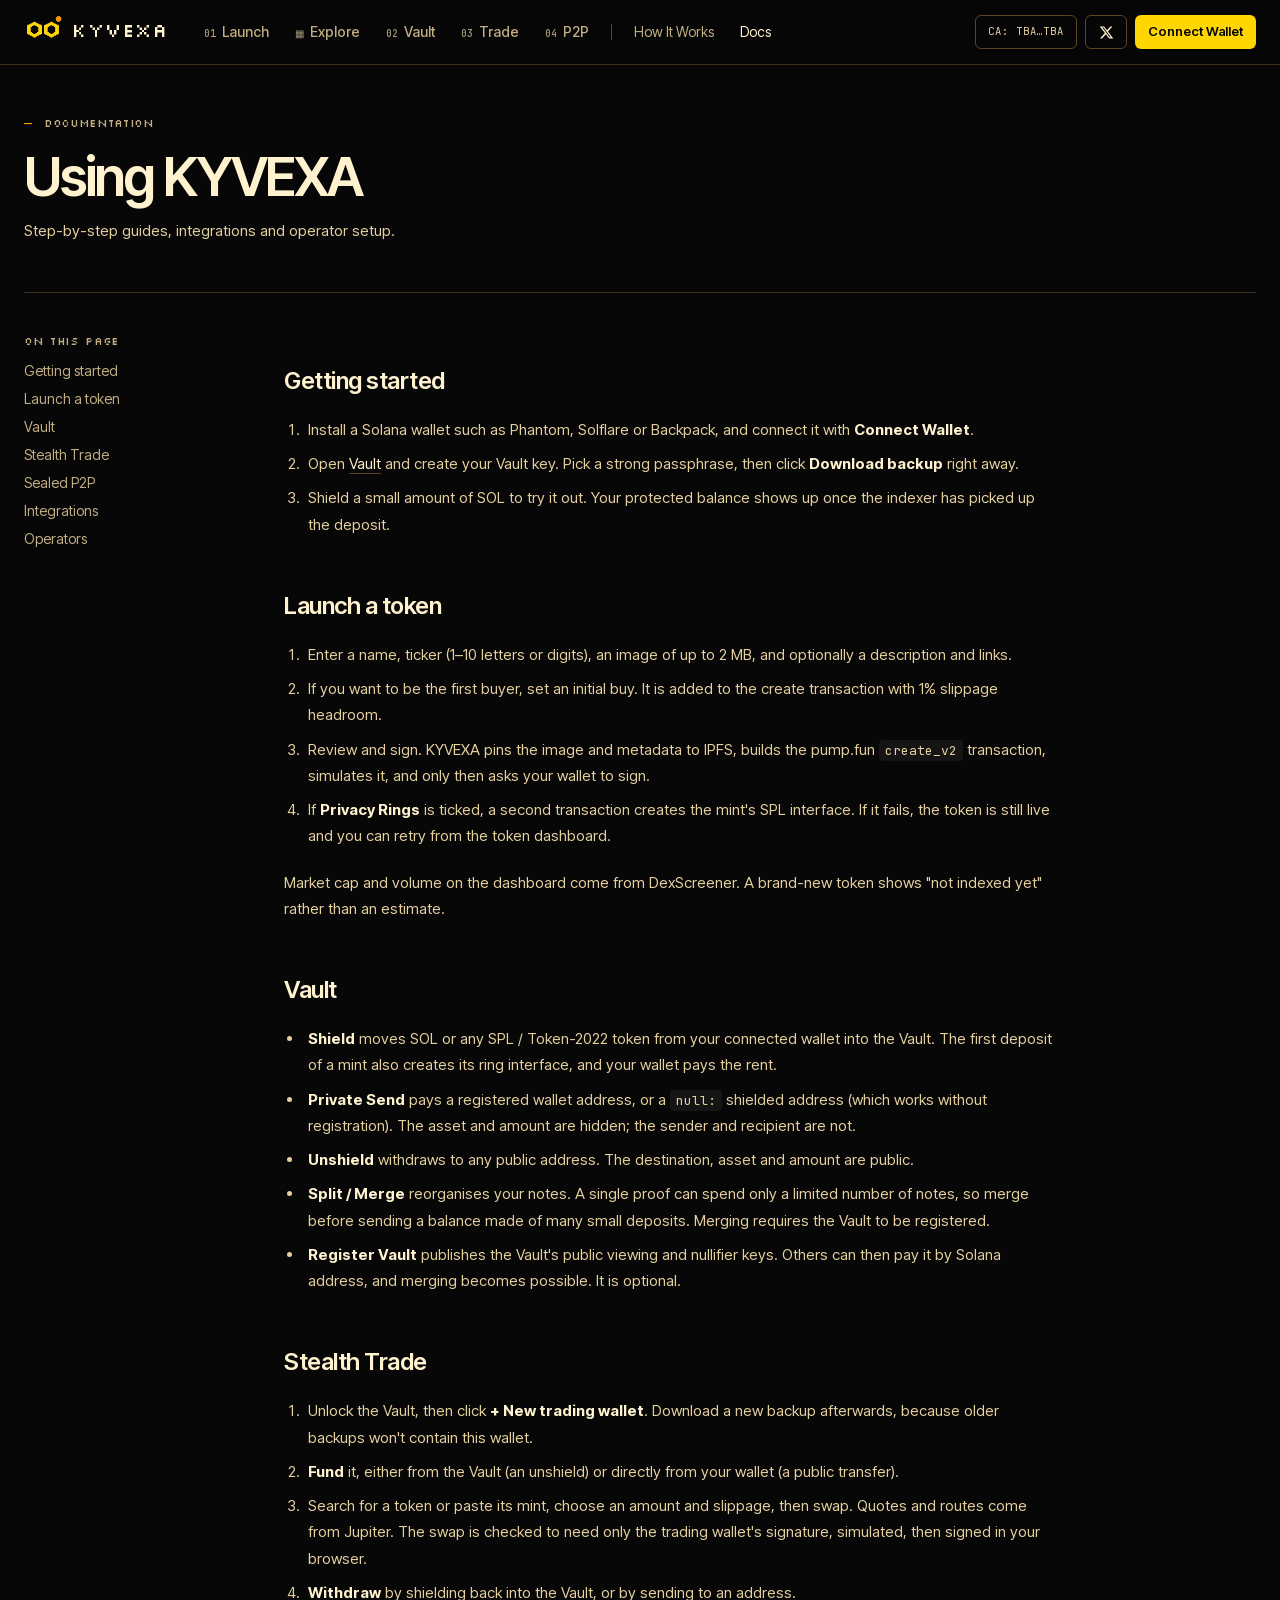
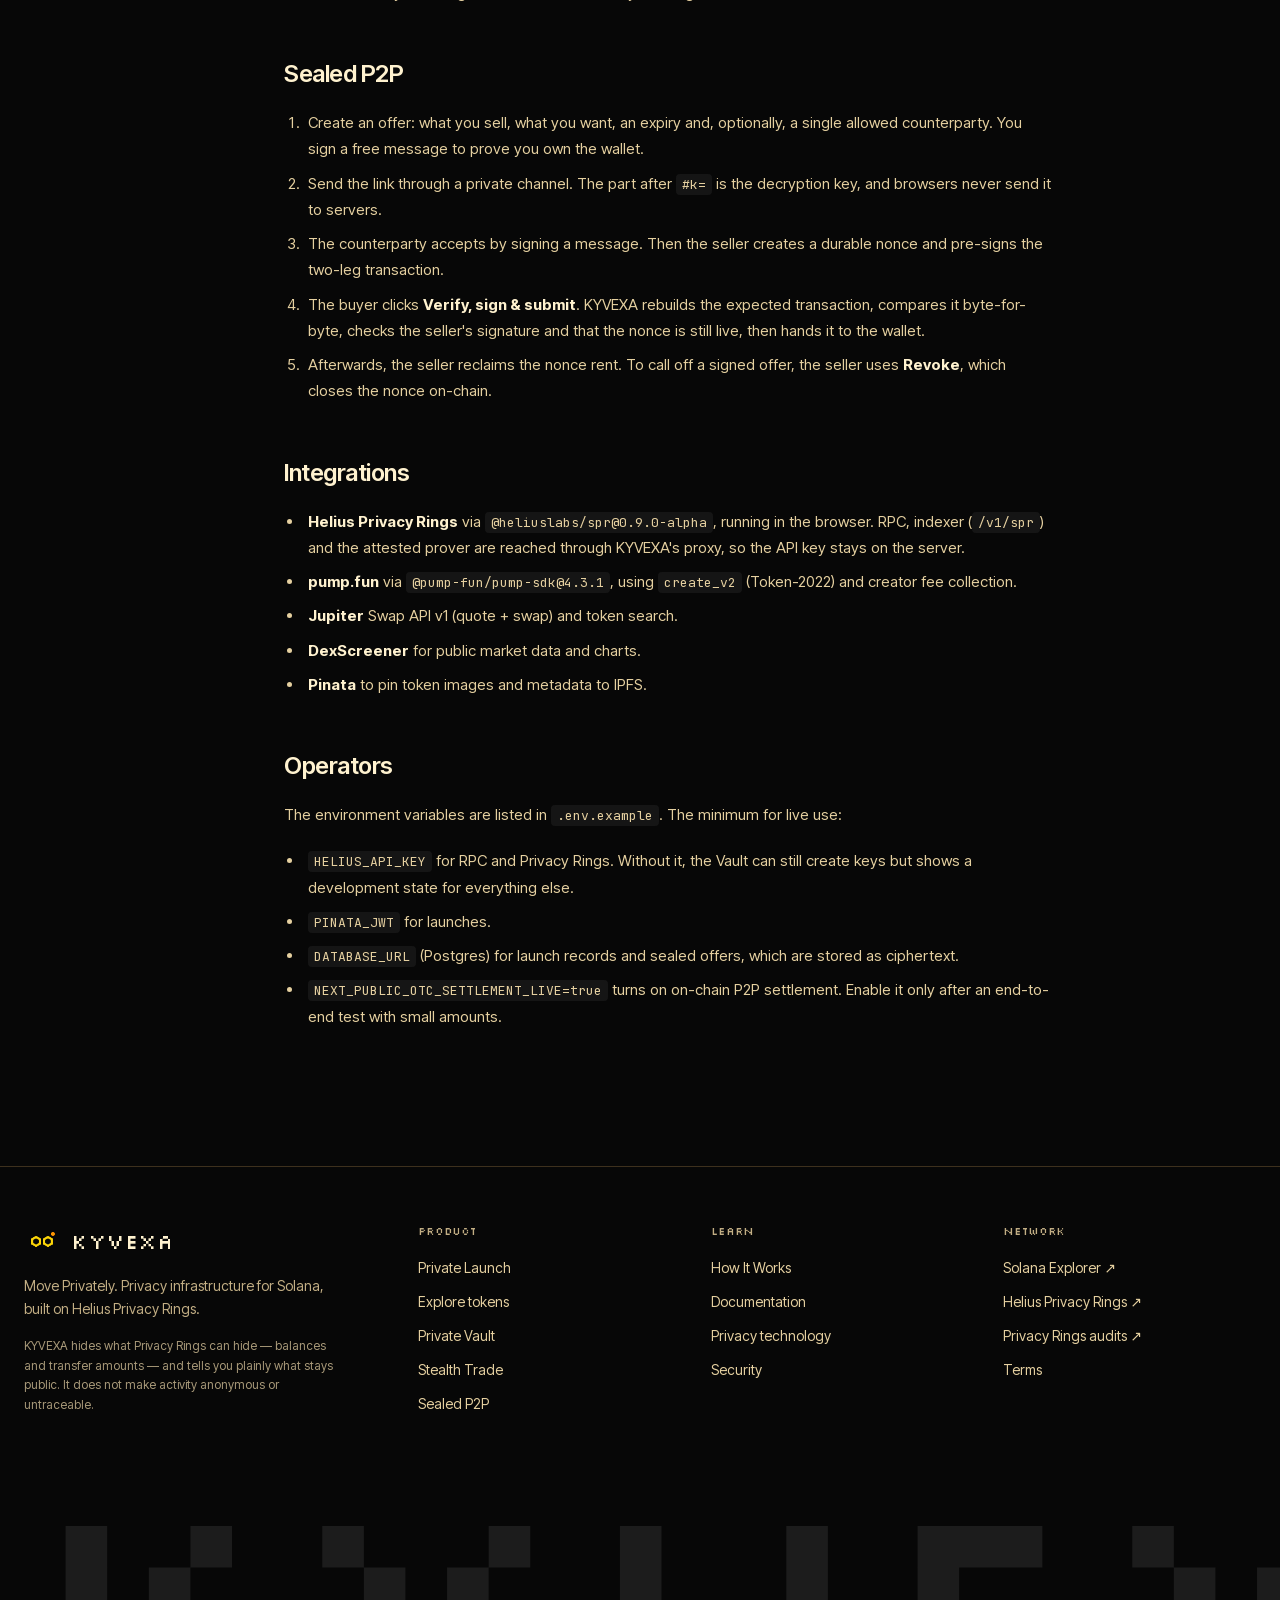
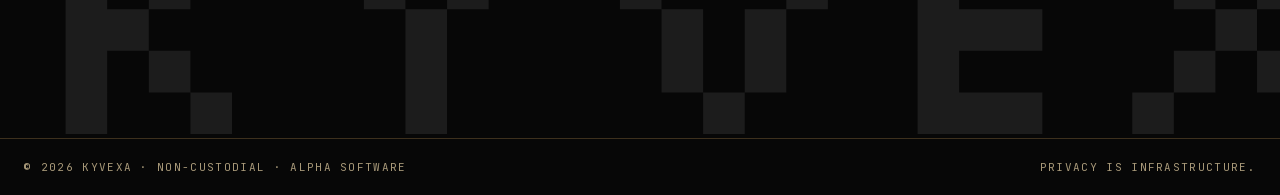
==== commit df299b16: "Restore CA: TBA across the KYVEXA site" ====
--- a/docs/index.html
+++ b/docs/index.html
@@ -1 +1 @@
-<!DOCTYPE html><html lang="en" class="_07jdaW_variable BVULza_variable Nwxp5W_variable"><head><meta charSet="utf-8"/><meta name="viewport" content="width=device-width, initial-scale=1"/><link rel="stylesheet" href="../_next/static/chunks/0mvtl4-lt6dqq.css" data-precedence="next"/><link rel="preload" as="script" fetchPriority="low" href="../_next/static/chunks/310vm2bl3xxpt.js"/><script src="../_next/static/chunks/0tz-82jdaa63a.js" async=""></script><script src="../_next/static/chunks/39_j1bdzreq0m.js" async=""></script><script src="../_next/static/chunks/0b8ium35djf5z.js" async=""></script><script src="../_next/static/chunks/turbopack-2u1d16houkiyo.js" async=""></script><script src="../_next/static/chunks/0ob28oyk-szaa.js" async=""></script><script src="../_next/static/chunks/3a-avq550zklu.js" async=""></script><script src="../_next/static/chunks/1bym98i0lyh_o.js" async=""></script><script src="../_next/static/chunks/1tvo6ha862r_n.js" async=""></script><script src="../_next/static/chunks/2kb_lkotej76x.js" async=""></script><meta name="theme-color" content="#070707"/><title>Documentation · KYVEXA</title><meta name="description" content="Launch tokens, protect balances, trade through separate wallets and settle P2P deals through one Solana privacy platform, built on Helius Privacy Rings."/><meta property="og:title" content="KYVEXA"/><meta property="og:description" content="Move Privately."/><meta property="og:type" content="website"/><meta name="twitter:card" content="summary_large_image"/><meta name="twitter:title" content="KYVEXA"/><meta name="twitter:description" content="Move Privately."/><link rel="icon" href="../icon.svg?icon.0sf8svpd2gkin.svg" sizes="any" type="image/svg+xml"/><meta name="next-size-adjust" content=""/><script src="../_next/static/chunks/0cz1d0mv5g_q7.js" noModule=""></script><link rel="stylesheet" href="../project-guide.css"><script defer src="../project-guide.js"></script></head><body><div hidden=""><!--$--><!--/$--></div><header class="sticky top-0 z-40 border-b border-line bg-ink/85 backdrop-blur-md"><div class="mx-auto flex h-16 max-w-[1320px] items-center gap-6 px-4 sm:px-6"><a class="shrink-0" aria-label="KYVEXA home" href="../index.html"><span class="group inline-flex items-center gap-2.5 "><svg width="26" height="26" viewBox="0 0 16 16" class="text-fg" shape-rendering="crispEdges" aria-hidden="true"><rect x="2" y="3" width="1" height="1" fill="currentColor"></rect><rect x="3" y="3" width="1" height="1" fill="currentColor"></rect><rect x="4" y="3" width="1" height="1" fill="currentColor"></rect><rect x="5" y="3" width="1" height="1" fill="currentColor"></rect><rect x="10" y="3" width="1" height="1" fill="currentColor"></rect><rect x="11" y="3" width="1" height="1" fill="currentColor"></rect><rect x="12" y="3" width="1" height="1" fill="currentColor"></rect><rect x="13" y="3" width="1" height="1" fill="currentColor"></rect><rect x="2" y="4" width="1" height="1" fill="currentColor"></rect><rect x="3" y="4" width="1" height="1" fill="currentColor"></rect><rect x="4" y="4" width="1" height="1" fill="currentColor"></rect><rect x="5" y="4" width="1" height="1" fill="currentColor"></rect><rect x="10" y="4" width="1" height="1" fill="currentColor"></rect><rect x="11" y="4" width="1" height="1" fill="currentColor"></rect><rect x="12" y="4" width="1" height="1" fill="currentColor"></rect><rect x="13" y="4" width="1" height="1" fill="currentColor"></rect><rect x="2" y="5" width="1" height="1" fill="currentColor"></rect><rect x="3" y="5" width="1" height="1" fill="currentColor"></rect><rect x="12" y="5" width="1" height="1" fill="currentColor"></rect><rect x="13" y="5" width="1" height="1" fill="currentColor"></rect><rect x="2" y="6" width="1" height="1" fill="currentColor"></rect><rect x="3" y="6" width="1" height="1" fill="currentColor"></rect><rect x="12" y="6" width="1" height="1" fill="currentColor"></rect><rect x="13" y="6" width="1" height="1" fill="currentColor"></rect><rect x="2" y="7" width="1" height="1" fill="currentColor"></rect><rect x="3" y="7" width="1" height="1" fill="currentColor"></rect><rect x="6" y="7" width="1" height="1" fill="#E53935"></rect><rect x="7" y="7" width="1" height="1" fill="#E53935"></rect><rect x="8" y="7" width="1" height="1" fill="#E53935"></rect><rect x="9" y="7" width="1" height="1" fill="#E53935"></rect><rect x="12" y="7" width="1" height="1" fill="currentColor"></rect><rect x="13" y="7" width="1" height="1" fill="currentColor"></rect><rect x="2" y="8" width="1" height="1" fill="currentColor"></rect><rect x="3" y="8" width="1" height="1" fill="currentColor"></rect><rect x="6" y="8" width="1" height="1" fill="#E53935"></rect><rect x="7" y="8" width="1" height="1" fill="#E53935"></rect><rect x="8" y="8" width="1" height="1" fill="#E53935"></rect><rect x="9" y="8" width="1" height="1" fill="#E53935"></rect><rect x="12" y="8" width="1" height="1" fill="currentColor"></rect><rect x="13" y="8" width="1" height="1" fill="currentColor"></rect><rect x="2" y="9" width="1" height="1" fill="currentColor"></rect><rect x="3" y="9" width="1" height="1" fill="currentColor"></rect><rect x="12" y="9" width="1" height="1" fill="currentColor"></rect><rect x="13" y="9" width="1" height="1" fill="currentColor"></rect><rect x="2" y="10" width="1" height="1" fill="currentColor"></rect><rect x="3" y="10" width="1" height="1" fill="currentColor"></rect><rect x="12" y="10" width="1" height="1" fill="currentColor"></rect><rect x="13" y="10" width="1" height="1" fill="currentColor"></rect><rect x="2" y="11" width="1" height="1" fill="currentColor"></rect><rect x="3" y="11" width="1" height="1" fill="currentColor"></rect><rect x="4" y="11" width="1" height="1" fill="currentColor"></rect><rect x="5" y="11" width="1" height="1" fill="currentColor"></rect><rect x="10" y="11" width="1" height="1" fill="currentColor"></rect><rect x="11" y="11" width="1" height="1" fill="currentColor"></rect><rect x="12" y="11" width="1" height="1" fill="currentColor"></rect><rect x="13" y="11" width="1" height="1" fill="currentColor"></rect><rect x="2" y="12" width="1" height="1" fill="currentColor"></rect><rect x="3" y="12" width="1" height="1" fill="currentColor"></rect><rect x="4" y="12" width="1" height="1" fill="currentColor"></rect><rect x="5" y="12" width="1" height="1" fill="currentColor"></rect><rect x="10" y="12" width="1" height="1" fill="currentColor"></rect><rect x="11" y="12" width="1" height="1" fill="currentColor"></rect><rect x="12" y="12" width="1" height="1" fill="currentColor"></rect><rect x="13" y="12" width="1" height="1" fill="currentColor"></rect></svg><span class="font-pixel text-[19px] leading-none tracking-[0.08em] text-fg">KYVEXA</span></span></a><nav class="hidden items-center gap-0.5 lg:flex"><a class="whitespace-nowrap rounded-md px-3 py-2 text-sm font-medium transition-colors text-mute hover:text-fg" href="../launch/index.html"><span class="num mr-1.5 text-[10px] text-dim">01</span>Launch</a><a class="whitespace-nowrap rounded-md px-3 py-2 text-sm font-medium transition-colors text-mute hover:text-fg" href="../explore/index.html"><span class="num mr-1.5 text-[10px] text-dim">▦</span>Explore</a><a class="whitespace-nowrap rounded-md px-3 py-2 text-sm font-medium transition-colors text-mute hover:text-fg" href="../vault/index.html"><span class="num mr-1.5 text-[10px] text-dim">02</span>Vault</a><a class="whitespace-nowrap rounded-md px-3 py-2 text-sm font-medium transition-colors text-mute hover:text-fg" href="../trade/index.html"><span class="num mr-1.5 text-[10px] text-dim">03</span>Trade</a><a class="whitespace-nowrap rounded-md px-3 py-2 text-sm font-medium transition-colors text-mute hover:text-fg" href="../p2p/index.html"><span class="num mr-1.5 text-[10px] text-dim">04</span>P2P</a><span class="mx-2 hidden h-4 w-px bg-line-2 xl:block"></span><a class="hidden whitespace-nowrap rounded-md px-3 py-2 text-sm transition-colors xl:block text-mute hover:text-fg" href="../how-it-works/index.html">How It Works</a><a class="hidden whitespace-nowrap rounded-md px-3 py-2 text-sm transition-colors xl:block text-fg" href="../docs/index.html">Docs</a></nav><div class="ml-auto flex items-center gap-2"><a class="kyvexa-ca chip" data-kyvexa-contract="DsXdjeeFCakE7zk9XdQLr1WUXZ6XPXMnak3PziFZpump" title="DsXdjeeFCakE7zk9XdQLr1WUXZ6XPXMnak3PziFZpump" href="https://solscan.io/token/DsXdjeeFCakE7zk9XdQLr1WUXZ6XPXMnak3PziFZpump" target="_blank" rel="noopener noreferrer" translate="no">CA: DsXdj…Zpump</a><a href="https://x.com/KYVEXAfun" target="_blank" rel="noopener noreferrer" class="btn btn-ghost btn-sm inline-flex" aria-label="KYVEXA on X"><svg viewBox="0 0 24 24" class="h-[15px] w-[15px]" fill="currentColor" aria-hidden="true"><path d="M18.244 2.25h3.308l-7.227 8.26 8.502 11.24H16.17l-5.214-6.817L4.99 21.75H1.68l7.73-8.835L1.254 2.25H8.08l4.713 6.231zm-1.161 17.52h1.833L7.084 4.126H5.117z"></path></svg></a><button class="btn btn-primary btn-sm  hidden sm:inline-flex">Connect Wallet</button><button class="btn btn-ghost btn-sm xl:hidden" aria-label="Menu" aria-expanded="false">☰</button></div></div></header><main><div class="mx-auto max-w-[1320px] px-4 pb-10 sm:px-6"><div class="border-b border-line py-12"><div class="flex items-center gap-3"><span class="num text-sm text-signal-hi">—</span><span class="label">Documentation</span></div><h1 class="mt-4 text-[clamp(2rem,4.6vw,3.4rem)] font-semibold leading-[1] tracking-[-0.04em]"><span class="" aria-label="Using KYVEXA"><span aria-hidden="true"><span style="opacity:0.12">U</span><span style="opacity:0.12">s</span><span style="opacity:0.12">i</span><span style="opacity:0.12">n</span><span style="opacity:0.12">g</span> <span style="opacity:0.12">K</span><span style="opacity:0.12">Y</span><span style="opacity:0.12">V</span><span style="opacity:0.12">E</span><span style="opacity:0.12">X</span><span style="opacity:0.12">A</span></span></span></h1><p class="mt-4 max-w-2xl text-[15px] leading-relaxed text-fg-2">Step-by-step guides, integrations and operator setup.</p></div><div class="mt-10 grid gap-10 lg:grid-cols-[220px_1fr]"><nav class="hidden lg:block"><div class="sticky top-24 space-y-2"><div class="label mb-3">On this page</div><a href="#start" class="block text-sm text-mute hover:text-fg">Getting started</a><a href="#launch" class="block text-sm text-mute hover:text-fg">Launch a token</a><a href="#vault" class="block text-sm text-mute hover:text-fg">Vault</a><a href="#trade" class="block text-sm text-mute hover:text-fg">Stealth Trade</a><a href="#p2p" class="block text-sm text-mute hover:text-fg">Sealed P2P</a><a href="#integrations" class="block text-sm text-mute hover:text-fg">Integrations</a><a href="#operators" class="block text-sm text-mute hover:text-fg">Operators</a></div></nav><div><div class="max-w-3xl space-y-5 text-[15px] leading-[1.75] text-fg-2 [&amp;_a]:text-fg [&amp;_a]:underline [&amp;_a]:decoration-line-2 [&amp;_a]:underline-offset-4 [&amp;_b]:text-fg [&amp;_code]:rounded [&amp;_code]:bg-ink-3 [&amp;_code]:px-1.5 [&amp;_code]:py-0.5 [&amp;_code]:font-mono [&amp;_code]:text-[13px] [&amp;_h2]:pt-8 [&amp;_h2]:text-2xl [&amp;_h2]:font-semibold [&amp;_h2]:tracking-[-0.02em] [&amp;_h2]:text-fg [&amp;_h3]:pt-4 [&amp;_h3]:text-lg [&amp;_h3]:font-semibold [&amp;_h3]:text-fg [&amp;_li]:pl-1 [&amp;_ol]:list-decimal [&amp;_ol]:space-y-2 [&amp;_ol]:pl-5 [&amp;_ul]:list-disc [&amp;_ul]:space-y-2 [&amp;_ul]:pl-5"><h2 id="start">Getting started</h2><ol><li>Install a Solana wallet such as Phantom, Solflare or Backpack, and connect it with <b>Connect Wallet</b>.</li><li>Open <a href="../vault/index.html">Vault</a> and create your Vault key. Pick a strong passphrase, then click <b>Download backup</b> right away.</li><li>Shield a small amount of SOL to try it out. Your protected balance shows up once the indexer has picked up the deposit.</li></ol><h2 id="launch">Launch a token</h2><ol><li>Enter a name, ticker (1–10 letters or digits), an image of up to 2 MB, and optionally a description and links.</li><li>If you want to be the first buyer, set an initial buy. It is added to the create transaction with 1% slippage headroom.</li><li>Review and sign. KYVEXA pins the image and metadata to IPFS, builds the pump.fun <code>create_v2</code> transaction, simulates it, and only then asks your wallet to sign.</li><li>If <b>Privacy Rings</b> is ticked, a second transaction creates the mint&#x27;s SPL interface. If it fails, the token is still live and you can retry from the token dashboard.</li></ol><p>Market cap and volume on the dashboard come from DexScreener. A brand-new token shows &quot;not indexed yet&quot; rather than an estimate.</p><h2 id="vault">Vault</h2><ul><li><b>Shield</b> moves SOL or any SPL / Token-2022 token from your connected wallet into the Vault. The first deposit of a mint also creates its ring interface, and your wallet pays the rent.</li><li><b>Private Send</b> pays a registered wallet address, or a <code>null:</code> shielded address (which works without registration). The asset and amount are hidden; the sender and recipient are not.</li><li><b>Unshield</b> withdraws to any public address. The destination, asset and amount are public.</li><li><b>Split / Merge</b> reorganises your notes. A single proof can spend only a limited number of notes, so merge before sending a balance made of many small deposits. Merging requires the Vault to be registered.</li><li><b>Register Vault</b> publishes the Vault&#x27;s public viewing and nullifier keys. Others can then pay it by Solana address, and merging becomes possible. It is optional.</li></ul><h2 id="trade">Stealth Trade</h2><ol><li>Unlock the Vault, then click <b>+ New trading wallet</b>. Download a new backup afterwards, because older backups won&#x27;t contain this wallet.</li><li><b>Fund</b> it, either from the Vault (an unshield) or directly from your wallet (a public transfer).</li><li>Search for a token or paste its mint, choose an amount and slippage, then swap. Quotes and routes come from Jupiter. The swap is checked to need only the trading wallet&#x27;s signature, simulated, then signed in your browser.</li><li><b>Withdraw</b> by shielding back into the Vault, or by sending to an address.</li></ol><h2 id="p2p">Sealed P2P</h2><ol><li>Create an offer: what you sell, what you want, an expiry and, optionally, a single allowed counterparty. You sign a free message to prove you own the wallet.</li><li>Send the link through a private channel. The part after <code>#k=</code> is the decryption key, and browsers never send it to servers.</li><li>The counterparty accepts by signing a message. Then the seller creates a durable nonce and pre-signs the two-leg transaction.</li><li>The buyer clicks <b>Verify, sign &amp; submit</b>. KYVEXA rebuilds the expected transaction, compares it byte-for-byte, checks the seller&#x27;s signature and that the nonce is still live, then hands it to the wallet.</li><li>Afterwards, the seller reclaims the nonce rent. To call off a signed offer, the seller uses <b>Revoke</b>, which closes the nonce on-chain.</li></ol><h2 id="integrations">Integrations</h2><ul><li><b>Helius Privacy Rings</b> via <code>@heliuslabs/spr@0.9.0-alpha</code>, running in the browser. RPC, indexer (<code>/v1/spr</code>) and the attested prover are reached through KYVEXA&#x27;s proxy, so the API key stays on the server.</li><li><b>pump.fun</b> via <code>@pump-fun/pump-sdk@4.3.1</code>, using <code>create_v2</code> (Token-2022) and creator fee collection.</li><li><b>Jupiter</b> Swap API v1 (quote + swap) and token search.</li><li><b>DexScreener</b> for public market data and charts.</li><li><b>Pinata</b> to pin token images and metadata to IPFS.</li></ul><h2 id="operators">Operators</h2><p>The environment variables are listed in <code>.env.example</code>. The minimum for live use:</p><ul><li><code>HELIUS_API_KEY</code> for RPC and Privacy Rings. Without it, the Vault can still create keys but shows a development state for everything else.</li><li><code>PINATA_JWT</code> for launches.</li><li><code>DATABASE_URL</code> (Postgres) for launch records and sealed offers, which are stored as ciphertext.</li><li><code>NEXT_PUBLIC_OTC_SETTLEMENT_LIVE=true</code> turns on on-chain P2P settlement. Enable it only after an end-to-end test with small amounts.</li></ul></div></div></div></div><!--$--><!--/$--></main><footer class="mt-24 border-t border-line pb-24 lg:pb-0"><div class="mx-auto grid max-w-[1320px] gap-10 px-4 py-14 sm:px-6 md:grid-cols-[1.4fr_repeat(3,1fr)]"><div><div class="flex items-center gap-3"><svg width="34" height="34" viewBox="0 0 16 16" class="" shape-rendering="crispEdges" aria-hidden="true"><rect x="2" y="3" width="1" height="1" fill="currentColor"></rect><rect x="3" y="3" width="1" height="1" fill="currentColor"></rect><rect x="4" y="3" width="1" height="1" fill="currentColor"></rect><rect x="5" y="3" width="1" height="1" fill="currentColor"></rect><rect x="10" y="3" width="1" height="1" fill="currentColor"></rect><rect x="11" y="3" width="1" height="1" fill="currentColor"></rect><rect x="12" y="3" width="1" height="1" fill="currentColor"></rect><rect x="13" y="3" width="1" height="1" fill="currentColor"></rect><rect x="2" y="4" width="1" height="1" fill="currentColor"></rect><rect x="3" y="4" width="1" height="1" fill="currentColor"></rect><rect x="4" y="4" width="1" height="1" fill="currentColor"></rect><rect x="5" y="4" width="1" height="1" fill="currentColor"></rect><rect x="10" y="4" width="1" height="1" fill="currentColor"></rect><rect x="11" y="4" width="1" height="1" fill="currentColor"></rect><rect x="12" y="4" width="1" height="1" fill="currentColor"></rect><rect x="13" y="4" width="1" height="1" fill="currentColor"></rect><rect x="2" y="5" width="1" height="1" fill="currentColor"></rect><rect x="3" y="5" width="1" height="1" fill="currentColor"></rect><rect x="12" y="5" width="1" height="1" fill="currentColor"></rect><rect x="13" y="5" width="1" height="1" fill="currentColor"></rect><rect x="2" y="6" width="1" height="1" fill="currentColor"></rect><rect x="3" y="6" width="1" height="1" fill="currentColor"></rect><rect x="12" y="6" width="1" height="1" fill="currentColor"></rect><rect x="13" y="6" width="1" height="1" fill="currentColor"></rect><rect x="2" y="7" width="1" height="1" fill="currentColor"></rect><rect x="3" y="7" width="1" height="1" fill="currentColor"></rect><rect x="6" y="7" width="1" height="1" fill="#E53935"></rect><rect x="7" y="7" width="1" height="1" fill="#E53935"></rect><rect x="8" y="7" width="1" height="1" fill="#E53935"></rect><rect x="9" y="7" width="1" height="1" fill="#E53935"></rect><rect x="12" y="7" width="1" height="1" fill="currentColor"></rect><rect x="13" y="7" width="1" height="1" fill="currentColor"></rect><rect x="2" y="8" width="1" height="1" fill="currentColor"></rect><rect x="3" y="8" width="1" height="1" fill="currentColor"></rect><rect x="6" y="8" width="1" height="1" fill="#E53935"></rect><rect x="7" y="8" width="1" height="1" fill="#E53935"></rect><rect x="8" y="8" width="1" height="1" fill="#E53935"></rect><rect x="9" y="8" width="1" height="1" fill="#E53935"></rect><rect x="12" y="8" width="1" height="1" fill="currentColor"></rect><rect x="13" y="8" width="1" height="1" fill="currentColor"></rect><rect x="2" y="9" width="1" height="1" fill="currentColor"></rect><rect x="3" y="9" width="1" height="1" fill="currentColor"></rect><rect x="12" y="9" width="1" height="1" fill="currentColor"></rect><rect x="13" y="9" width="1" height="1" fill="currentColor"></rect><rect x="2" y="10" width="1" height="1" fill="currentColor"></rect><rect x="3" y="10" width="1" height="1" fill="currentColor"></rect><rect x="12" y="10" width="1" height="1" fill="currentColor"></rect><rect x="13" y="10" width="1" height="1" fill="currentColor"></rect><rect x="2" y="11" width="1" height="1" fill="currentColor"></rect><rect x="3" y="11" width="1" height="1" fill="currentColor"></rect><rect x="4" y="11" width="1" height="1" fill="currentColor"></rect><rect x="5" y="11" width="1" height="1" fill="currentColor"></rect><rect x="10" y="11" width="1" height="1" fill="currentColor"></rect><rect x="11" y="11" width="1" height="1" fill="currentColor"></rect><rect x="12" y="11" width="1" height="1" fill="currentColor"></rect><rect x="13" y="11" width="1" height="1" fill="currentColor"></rect><rect x="2" y="12" width="1" height="1" fill="currentColor"></rect><rect x="3" y="12" width="1" height="1" fill="currentColor"></rect><rect x="4" y="12" width="1" height="1" fill="currentColor"></rect><rect x="5" y="12" width="1" height="1" fill="currentColor"></rect><rect x="10" y="12" width="1" height="1" fill="currentColor"></rect><rect x="11" y="12" width="1" height="1" fill="currentColor"></rect><rect x="12" y="12" width="1" height="1" fill="currentColor"></rect><rect x="13" y="12" width="1" height="1" fill="currentColor"></rect></svg><span class="font-pixel text-xl tracking-[0.08em]">KYVEXA</span></div><p class="mt-4 max-w-xs text-sm leading-relaxed text-mute">Move Privately. Privacy infrastructure for Solana, built on Helius Privacy Rings.</p><p class="mt-4 max-w-xs text-xs leading-relaxed text-dim">KYVEXA hides what Privacy Rings can hide — balances and transfer amounts — and tells you plainly what stays public. It does not make activity anonymous or untraceable.</p></div><div><div class="label">Product</div><ul class="mt-4 space-y-2.5"><li><a class="text-sm text-fg-2 hover:text-fg" href="../launch/index.html">Private Launch</a></li><li><a class="text-sm text-fg-2 hover:text-fg" href="../explore/index.html">Explore tokens</a></li><li><a class="text-sm text-fg-2 hover:text-fg" href="../vault/index.html">Private Vault</a></li><li><a class="text-sm text-fg-2 hover:text-fg" href="../trade/index.html">Stealth Trade</a></li><li><a class="text-sm text-fg-2 hover:text-fg" href="../p2p/index.html">Sealed P2P</a></li></ul></div><div><div class="label">Learn</div><ul class="mt-4 space-y-2.5"><li><a class="text-sm text-fg-2 hover:text-fg" href="../how-it-works/index.html">How It Works</a></li><li><a class="text-sm text-fg-2 hover:text-fg" href="../docs/index.html">Documentation</a></li><li><a class="text-sm text-fg-2 hover:text-fg" href="../how-it-works/index.html#privacy">Privacy technology</a></li><li><a class="text-sm text-fg-2 hover:text-fg" href="../security/index.html">Security</a></li></ul></div><div><div class="label">Network</div><ul class="mt-4 space-y-2.5"><li><a href="https://solscan.io" target="_blank" rel="noreferrer" class="text-sm text-fg-2 hover:text-fg">Solana Explorer<!-- --> ↗</a></li><li><a href="https://www.helius.dev/privacy" target="_blank" rel="noreferrer" class="text-sm text-fg-2 hover:text-fg">Helius Privacy Rings<!-- --> ↗</a></li><li><a href="https://www.helius.dev/docs/privacy/audits" target="_blank" rel="noreferrer" class="text-sm text-fg-2 hover:text-fg">Privacy Rings audits<!-- --> ↗</a></li><li><a class="text-sm text-fg-2 hover:text-fg" href="../terms/index.html">Terms</a></li></ul></div></div><div class="mx-auto max-w-[1320px] overflow-hidden px-4 sm:px-6" aria-hidden="true"><div class="font-pixel select-none text-center text-[clamp(5rem,26vw,22rem)] leading-[0.8] tracking-[0.02em] text-ink-4 transition-colors hover:text-signal-lo" aria-label="KYVEXA"><span aria-hidden="true"><span style="opacity:0.12">K</span><span style="opacity:0.12">Y</span><span style="opacity:0.12">V</span><span style="opacity:0.12">E</span><span style="opacity:0.12">X</span><span style="opacity:0.12">A</span></span></div></div><div class="border-t border-line"><div class="num mx-auto flex max-w-[1320px] flex-wrap items-center justify-between gap-3 px-4 py-5 text-[11px] uppercase tracking-[0.12em] text-dim sm:px-6"><span>© <!-- -->2026<!-- --> KYVEXA · Non-custodial · Alpha software</span><span>Privacy Is Infrastructure.</span></div></div></footer><nav class="fixed inset-x-0 bottom-0 z-40 border-t border-line bg-ink/95 pb-[env(safe-area-inset-bottom)] backdrop-blur-md lg:hidden" aria-label="Tools"><div class="grid grid-cols-5"><a class="flex flex-col items-center gap-0.5 py-2.5 text-[11px] font-medium text-mute" href="../launch/index.html"><span class="text-base leading-none ">▲</span>Launch</a><a class="flex flex-col items-center gap-0.5 py-2.5 text-[11px] font-medium text-mute" href="../explore/index.html"><span class="text-base leading-none ">▦</span>Explore</a><a class="flex flex-col items-center gap-0.5 py-2.5 text-[11px] font-medium text-mute" href="../vault/index.html"><span class="text-base leading-none ">◉</span>Vault</a><a class="flex flex-col items-center gap-0.5 py-2.5 text-[11px] font-medium text-mute" href="../trade/index.html"><span class="text-base leading-none ">⇄</span>Trade</a><a class="flex flex-col items-center gap-0.5 py-2.5 text-[11px] font-medium text-mute" href="../p2p/index.html"><span class="text-base leading-none ">⧉</span>P2P</a></div></nav><script id="_R_">(globalThis["TURBOPACK"] || (globalThis["TURBOPACK"] = [])).push({"otherChunks":["static/chunks/310vm2bl3xxpt.js","static/chunks/0tz-82jdaa63a.js","static/chunks/39_j1bdzreq0m.js","static/chunks/0b8ium35djf5z.js"],"runtimeModuleIds":[94553]});</script><script src="../_next/static/chunks/310vm2bl3xxpt.js" async=""></script><script>(self.__next_f=self.__next_f||[]).push([0])</script><script>self.__next_f.push([1,"1:\"$Sreact.fragment\"\n4:\"../_next/static/chunks/0ob28oyk-szaa.js\"\n5:\"../_next/static/chunks/3a-avq550zklu.js\"\n6:\"../_next/static/chunks/1bym98i0lyh_o.js\"\n7:\"../_next/static/chunks/1tvo6ha862r_n.js\"\n8:\"../_next/static/chunks/2kb_lkotej76x.js\"\n9:I[39756,[\"$4\",\"$5\",\"$6\",\"$7\",\"$8\"],\"default\"]\na:I[37457,[\"$4\",\"$5\",\"$6\",\"$7\",\"$8\"],\"default\"]\nd:I[18575,[\"$4\",\"$5\",\"$6\",\"$7\",\"$8\"],\"Decrypt\"]\n1e:\"ViewportBoundary\"\n1f:I[97367,[\"$4\",\"$5\",\"$6\",\"$7\",\"$8\"],\"$1e\"]\n21:\"MetadataBoundary\"\n22:I[97367,[\"$4\",\"$5\",\"$6\",\"$7\",\"$8\"],\"$21\"]\n23:\"$Sreact.suspense\"\n25:I[68027,[\"$4\",\"$5\",\"$6\",\"$7\",\"$8\"],\"default\",1]\n:HL[\"../_next/static/chunks/0mvtl4-lt6dqq.css\",\"style\"]\n:HL[\"../_next/static/media/4a0b7dd978568ff2-s.p.3fofz6dws3mg0.woff2\",\"font\",{\"crossOrigin\":\"\",\"type\":\"font/woff2\"}]\n:HL[\"../_next/static/media/53897e768d329f66-s.p.3t6q91iet4nsy.woff2\",\"font\",{\"crossOrigin\":\"\",\"type\":\"font/woff2\"}]\n:HL[\"../_next/static/media/cbb1b71f089ac5c8-s.p.0twlw20dvfl-2.woff2\",\"font\",{\"crossOrigin\":\"\",\"type\":\"font/woff2\"}]\n:HL[\"../_next/static/media/cc68f550ae21708a-s.p.3dosikwwiz7p4.woff2\",\"font\",{\"crossOrigin\":\"\",\"type\":\"font/woff2\"}]\nb:X\nc:[[\"children\",{\"s\":\"__PAGE__\",\"d\":{\"r\":[\"$\",\"$1\",\"c\",{\"children\":[[\"$\",\"div\",null,{\"className\":\"mx-auto max-w-[1320px] px-4 pb-10 sm:px-6\",\"children\":[[\"$\",\"div\",null,{\"className\":\"border-b border-line py-12\",\"children\":[[\"$\",\"div\",null,{\"className\":\"flex items-center gap-3\",\"children\":[[\"$\",\"span\",null,{\"className\":\"num text-sm text-signal-hi\",\"children\":\"—\"}],[\"$\",\"span\",null,{\"className\":\"label\",\"children\":\"Documentation\"}]]}],[\"$\",\"h1\",null,{\"className\":\"mt-4 text-[clamp(2rem,4.6vw,3.4rem)] font-semibold leading-[1] tracking-[-0.04em]\",\"children\":[\"$\",\"$Ld\",null,{\"text\":\"Using KYVEXA\"}]}],[\"$\",\"p\",null,{\"className\":\"mt-4 max-w-2xl text-[15px] leading-relaxed text-fg-2\",\"children\":\"Step-by-step guides, integrations and operator setup.\"}]]}],[\"$\",\"div\",null,{\"className\":\"mt-10 grid gap-10 lg:grid-cols-[220px_1fr]\",\"children\":[[\"$\",\"nav\",null,{\"className\":\"hidden lg:block\",\"children\":[\"$\",\"div\",null,{\"className\":\"sticky top-24 space-y-2\",\"children\":[[\"$\",\"div\",null,{\"className\":\"label mb-3\",\"children\":\"On this page\"}],[[\"$\",\"a\",\"start\",{\"href\":\"#start\",\"className\":\"block text-sm text-mute hover:text-fg\",\"children\":\"Getting started\"}],[\"$\",\"a\",\"launch\",{\"href\":\"#launch\",\"className\":\"block text-sm text-mute hover:text-fg\",\"children\":\"Launch a token\"}],[\"$\",\"a\",\"vault\",{\"href\":\"#vault\",\"className\":\"block text-sm text-mute hover:text-fg\",\"children\":\"Vault\"}],[\"$\",\"a\",\"trade\",{\"href\":\"#trade\",\"className\":\"block text-sm text-mute hover:text-fg\",\"children\":\"Stealth Trade\"}],[\"$\",\"a\",\"p2p\",{\"href\":\"#p2p\",\"className\":\"block text-sm text-mute hover:text-fg\",\"children\":\"Sealed P2P\"}],[\"$\",\"a\",\"integrations\",{\"href\":\"#integrations\",\"className\":\"block text-sm text-mute hover:text-fg\",\"children\":\"Integrations\"}],[\"$\",\"a\",\"operators\",{\"href\":\"#operators\",\"className\":\"block text-sm text-mute hover:text-fg\",\"children\":\"Operators\"}]]]}]}],[\"$\",\"div\",null,{\"children\":[\"$\",\"div\",null,{\"className\":\"max-w-3xl space-y-5 text-[15px] leading-[1.75] text-fg-2 [\u0026_a]:text-fg [\u0026_a]:underline [\u0026_a]:decoration-line-2 [\u0026_a]:underline-offset-4 [\u0026_b]:text-fg [\u0026_code]:rounded [\u0026_code]:bg-ink-3 [\u0026_code]:px-1.5 [\u0026_code]:py-0.5 [\u0026_code]:font-mono [\u0026_code]:text-[13px] [\u0026_h2]:pt-8 [\u0026_h2]:text-2xl [\u0026_h2]:font-semibold [\u0026_h2]:tracking-[-0.02em] [\u0026_h2]:text-fg [\u0026_h3]:pt-4 [\u0026_h3]:text-lg [\u0026_h3]:font-semibold [\u0026_h3]:text-fg [\u0026_li]:pl-1 [\u0026_ol]:list-decimal [\u0026_ol]:space-y-2 [\u0026_ol]:pl-5 [\u0026_ul]:list-disc [\u0026_ul]:space-y-2 [\u0026_ul]:pl-5\",\"children\":[[\"$\",\"h2\",null,{\"id\":\"start\",\"children\":\"Getting started\"}],[\"$\",\"ol\",null,{\"children\":[[\"$\",\"li\",null,{\"children\":[\"Install a Solana wallet such as Phantom, Solflare or Backpack, and connect it with \",[\"$\",\"b\",null,{\"children\":\"Connect Wallet\"}],\".\"]}],[\"$\",\"li\",null,{\"children\":[\"Open \",[\"$\",\"a\",null,{\"href\":\"/vault\",\"children\":\"Vault\"}],\" and create your Vault key. Pick a strong passphrase, then click \",[\"$\",\"b\",null,{\"children\":\"Download backup\"}],\" right away.\"]}],[\"$\",\"li\",null,{\"children\":\"Shield a small amount of SOL to try it out. Your protected balance shows up once the indexer has picked up the deposit.\"}]]}],[\"$\",\"h2\",null,{\"id\":\"launch\",\"children\":\"Launch a token\"}],[\"$\",\"ol\",null,{\"children\":[[\"$\",\"li\",null,{\"children\":\"Enter a name, ticker (1–10 letters or digits), an image of up to 2 MB, and optionally a description and links.\"}],\"$Le\",\"$Lf\",\"$L10\"]}],\"$L11\",\"$L12\",\"$L13\",\"$L14\",\"$L15\",\"$L16\",\"$L17\",\"$L18\",\"$L19\",\"$L1a\",\"$L1b\",\"$L1c\"]}]}]]}]]}],null,\"$L1d\"]}],\"p\":false,\"v\":null}}]]\n3:[[\"children\",{\"s\":\"docs\",\"d\":{\"r\":[\"$\",\"$1\",\"c\",{\"children\":[null,[\"$\",\"$L9\",null,{\"parallelRouterKey\":\"children\",\"error\":\"$undefined\",\"errorStyles\":\"$undefined\",\"errorScripts\":\"$undefined\",\"template\":[\"$\",\"$La\",null,{}],\"templateStyles\":\"$undefined\",\"templateScripts\":\"$undefined\",\"notFound\":\"$undefined\",\"forbidden\":\"$undefined\",\"unauthorized\":\"$undefined\"}]]}],\"p\":false,\"v\":\"$b\"},\"c\":\"$Qc\"}]]\n0:{\"P\":null,\"c\":[\"\",\"docs\"],\"q\":\"\",\"i\":false,\"t\":{\"t\":{\"s\":\"\",\"h\":16,\"d\":{\"r\":[\"$\",\"$1\",\"c\",{\"children\":[[[\"$\",\"link\",\"0\",{\"rel\":\"stylesheet\",\"href\":\"../_next/static/chunks/0mvtl4-lt6dqq.css\",\"precedence\":\"next\",\"crossOrigin\":\"$undefined\",\"nonce\":\"$undefined\"}],[\"$\",\"script\",\"script-0\",{\"src\":\"../_next/static/chunks/0ob28oyk-szaa.js\",\"async\":true,\"nonce\":\"$undefined\"}],[\"$\",\"script\",\"script-1\",{\"src\":\"../_next/static/chunks/3a-avq550zklu.js\",\"async\":true,\"nonce\":\"$undefined\"}],[\"$\",\"script\",\"script-2\",{\"src\":\"../_next/static/chunks/1bym98i0lyh_o.js\",\"async\":true,\"nonce\":\"$undefined\"}],[\"$\",\"script\",\"script-3\",{\"src\":\"../_next/static/chunks/1tvo6ha862r_n.js\",\"async\":true,\"nonce\":\"$undefined\"}],[\"$\",\"script\",\"script-4\",{\"src\":\"../_next/static/chunks/2kb_lkotej76x.js\",\"async\":true,\"nonce\":\"$undefined\"}]],\"$L2\"]}],\"p\":false,\"v\":null},\"c\":\"$Q3\"},\"h\":{\"r\":[\"$\",\"$1\",\"h\",{\"children\":[null,[\"$\",\"$L1f\",null,{\"children\":\"$L20\"}],[\"$\",\"$L22\",null,{\"children\":[[\"$\",\"div\",null,{\"hidden\":true,\"children\":[\"$\",\"$23\",null,{\"name\":\"Next.Metadata\",\"children\":\"$L24\"}]}],null]}],[\"$\",\"meta\",null,{\"name\":\"next-size-adjust\",\"content\":\"\"}]]}],\"p\":false,\"v\":null}},\"m\":\"$undefined\",\"G\":[\"$25\",[[\"$\",\"link\",\"0\",{\"rel\":\"stylesheet\",\"href\":\"../_next/static/chunks/0mvtl4-lt6dqq.css\",\"precedence\":\"next\",\"crossOrigin\":\"$undefined\",\"nonce\":\"$undefined\"}]]],\"S\":false,\"r\":\"$undefined\",\"s\":\"$undefined\",\"a\":\"$undefined\",\"l\":\"$undefined\",\"p\":\"$undefined\",\"d\":\"$undefined\",\"b\":\"zHu462WXPgmFw-u4OiDfZ\"}\n26:I[97367,[\"$4\",\"$5\",\"$6\",\"$7\",\"$8\"],\"OutletBoundary\"]\nb:C\ne:[\"$\",\"li\",null,{\"children\":\"If you want to be the first buyer, set an initial buy. It is added to the create transaction with 1% slippage headroom.\"}]\nf:[\"$\",\"li\",null,{\"children\":[\"Review and sign. KYVEXA pins the image and metadata to IPFS, builds the pump.fun \",[\"$\",\"code\",null,{\"children\":\"create_v2\"}],\" transaction, simulates it, and only then asks your wallet to sign.\"]}]\n10:[\"$\",\"li\",null,{\"children\":[\"If \",[\"$\",\"b\",null,{\"children\":\"Privacy Rings\"}],\" is ticked, a second transaction creates the mint's SPL interface. If it fails, the token is still live and you can retry from the token dashboard.\"]}]\n11:[\"$\",\"p\",null,{\"children\":\"Market cap and volume on the dashboard come from DexScreener. A brand-new token shows \\\"not indexed yet\\\" rather than an estimate.\"}]\n12:[\"$\",\"h2\",null,{\"id\":\"vault\",\"children\":\"Vault\"}]\n13:[\"$\",\"ul\",null,{\"children\":[[\"$\",\"li\",null,{\"children\":[[\"$\",\"b\",null,{\"children\":\"Shield\"}],\" moves SOL or any SPL / Token-2022 token from your connected wallet into the Vault. The first deposit of a mint also creates its ring interface, and your wallet pays the rent.\"]}],[\"$\",\"li\",null,{\"children\":[[\"$\",\"b\",null,{\"children\":\"Private Send\"}],\" pays a registered wallet address, or a \",[\"$\",\"code\",null,{\"children\":\"null:\"}],\" shielded address (which works without registration). The asset and amount are hidden; the sender and recipient are not.\"]}],[\"$\",\"li\",null,{\"children\":[[\"$\",\"b\",null,{\"children\":\"Unshield\"}],\" withdraws to any public address. The destination, asset and amount are public.\"]}],[\"$\",\"li\",null,{\"children\":[[\"$\",\"b\",null,{\"children\":\"Split / Merge\"}],\" reorganises your notes. A single proof can spend only a limited number of notes, so merge before sending a balance made of many small deposits. Merging requires the Vault to be registered.\"]}],[\"$\",\"li\",null,{\"children\":[[\"$\",\"b\",null,{\"children\":\"Register Vault\"}],\" publishes the Vault's public viewing and nullifier keys. Others can then pay it by Solana address, and merging becomes possible. It is optional.\"]}]]}]\n14:[\"$\",\"h2\",null,{\"id\":\"trade\",\"children\":\"Stealth Trade\"}]\n15:[\"$\",\"ol\",null,{\"children\":[[\"$\",\"li\",null,{\"children\":[\"Unlock the Vault, then click \",[\"$\",\"b\",null,{\"children\":\"+ New trading wallet\"}],\". Download a new backup afterwards, because older backups won't contain this wallet.\"]}],[\"$\",\"li\",null,{\"children\":[[\"$\",\"b\",null,{\"children\":\"Fund\"}],\" it, either from the Vault (an unshield) or directly from your wallet (a public transfer).\"]}],[\"$\",\"li\",null,{\"children\":\"Search for a token or paste its mint, choose an amount and slippage, then swap. Quotes and routes come from Jupiter. The swap is checked to need only the trading wallet's signature, simulated, then signed in your browser.\"}],[\"$\",\"li\",null,{\"children\":[[\"$\",\"b\",null,{\"children\":\"Withdraw\"}],\" by shielding back into the Vault, or by sending to an address.\"]}]]}]\n16:[\"$\",\"h2\",null,{\"id\":\"p2p\",\"children\":\"Sealed P2P\"}]\n17:[\"$\",\"ol\",null,{\"children\":[[\"$\",\"li\",null,{\"children\":\"Create an offer: what you sell, what you want, an expiry and, optionally, a single allowed counterparty. You sign a free message to prove you own the wallet.\"}],[\"$\",\"li\",null,{\"children\":[\"Send the link through a private channel. The part after \",[\"$\",\"code\",null,{\"children\":\"#k=\"}],\" is the decryption key, and browsers never send it to servers.\"]}],[\"$\",\"li\",null,{\"children\":\"The counterparty accepts by signing a message. Then the seller creates a durable nonce and pre-signs the two-leg transaction.\"}],[\"$\",\"li\",null,{\"children\":[\"The buyer clicks \",[\"$\",\"b\",null,{\"children\":\"Verify, sign \u0026 submit\"}],\". KYVEXA rebuilds the expected transaction, compares it byte-for-byte, checks the seller's signature and that the nonce is still live, then hands it to the wallet.\"]}],[\"$\",\"li\",null,{\"children\":[\"Afterwards, the seller reclaims the nonce rent. To call off a signed offer, the seller uses \",[\"$\",\"b\",null,{\"children\":\"Revoke\"}],\", which closes the nonce on-chain.\"]}]]}]\n18:[\"$\",\"h2\",null,{\"id\":\"integrations\",\"children\":\"Integrations\"}]\n19:[\"$\",\"ul\",null,{\"children\":[[\"$\",\"li\",null,{\"children\":[[\"$\",\"b\",null,{\"children\":\"Helius Privacy Rings\"}],\" via \",[\"$\",\"code\",null,{\"children\":\"@heliuslabs/spr@0.9.0-alpha\"}],\", running in the browser. RPC, indexer (\",[\"$\",\"code\",null,{\"children\":\"/v1/spr\"}],\") and the attested prover are reached through KYVEXA's proxy, so the API key stays on the server.\"]}],[\"$\",\"li\",null,{\"children\":[[\"$\",\"b\",null,{\"children\":\"pump.fun\"}],\" via \",[\"$\",\"code\",null,{\"children\":\"@pump-fun/pump-sdk@4.3.1\"}],\", using \",[\"$\",\"code\",null,{\"children\":\"create_v2\"}],\" (Token-2022) and creator fee collection.\"]}],[\"$\",\"li\",null,{\"children\":[[\"$\",\"b\",null,{\"children\":\"Jupiter\"}],\" Swap API v1 (quote + swap) and token search.\"]}],[\"$\",\"li\",null,{\"children\":[[\"$\",\"b\",null,{\"children\":\"DexScreener\"}],\" for public market data and charts.\"]}],[\"$\",\"li\",null,{\"children\":[[\"$\",\"b\",null,{\"children\":\"Pinata\"}],\" to pin token images and metadata to IPFS.\"]}]]}]\n1a:[\"$\",\"h2\",null,{\"id\":\"operators\",\"children\":\"Operators\"}]\n1b:[\"$\",\"p\",null,{\"children\":[\"The environment variables are listed in \",[\"$\",\"code\",null,{\"children\":\".env.example\"}],\". The minimum for live use:\"]}]\n1c:[\"$\",\"ul\",null,{\"children\":[[\"$\",\"li\",null,{\"children\":[[\"$\",\"code\",null,{\"children\":\"HELIUS_API_KEY\"}],\" for RPC and Privacy Rings. Without it, the Vault can still create keys but shows a development state for everything else.\"]}],[\"$\",\"li\",null,{\"children\":[[\"$\",\"code\",null,{\"children\":\"PINATA_JWT\"}],\" for launches.\"]}],[\"$\",\"li\",null,{\"children\":[[\"$\",\"code\",null,{\"children\":\"DATABASE_URL\"}],\" (Postgres) for launch records and sealed offers, which are stored as ciphertext.\"]}],[\"$\",\"li\",null,{\"children\":[[\"$\",\"code\",null,{\"children\":\"NEXT_PUBLIC_OTC_SETTLEMENT_LIVE=true\"}],\" turns on on-chain P2P settlement. Enable it only after an end-to-end test with small amounts.\"]}]]}]\n1d:[\"$\",\"$L26\",null,{\"children\":[\"$\",\"$23\",null,{\"name\":\"Next.MetadataOutlet\",\"children\":\"$@27\"}]}]\n28:I[28739,[\"$4\",\"$5\",\"$6\",\"$7\",\"$8\"],\"Providers\"]\n29:I[13293,[\"$4\",\"$5\",\"$6\",\"$7\",\"$8\"],\"Header\"]\n2:[\"$\",\"html\",null,{\"lang\":\"en\",\"className\":\"_07jdaW_variable BVULza_variable Nwxp5W_variable\",\"children\":[\"$\",\"body\",null,{\"children\":[\"$\",\"$L28\",null,{\"initial\":{\"xUrl\":\"https://x.com/KYVEXAfun\",\"ca\":\"DsXdjeeFCakE7zk9XdQLr1WUXZ6XPXMnak3PziFZpump\"},\"children\":[[\"$\",\"$L29\",null,{}],[\"$\",\"main\",null,{\"children\":[\"$\",\"$L9\",null,{\"parallelRouterKey\":\"children\",\"error\":\"$undefined\",\"errorStyles\":\"$undefined\",\"errorScripts\":\"$undefined\",\"template\":[\"$\",\"$La\",null,{}],\"templateStyles\":\"$undefined\",\"templateScripts\":\"$undefined\",\"notFound\":[[[\"$\",\"title\",null,{\"children\":\"404: This page could not be found.\"}],[\"$\",\"div\",null,{\"style\":{\"fontFamily\":\"system-ui,\\\"Segoe UI\\\",Roboto,Helvetica,Arial,sans-serif,\\\"Apple Color Emoji\\\",\\\"Segoe UI Emoji\\\"\",\"height\":\"100vh\",\"textAlign\":\"center\",\"display\":\"flex\",\"flexDirection\":\"column\",\"alignItems\":\"center\",\"justifyContent\":\"center\"},\"children\":[\"$\",\"div\",null,{\"children\":[[\"$\",\"style\",null,{\"dangerouslySetInnerHTML\":{\"__html\":\"body{color:#000;background:#fff;margin:0}.next-error-h1{border-right:1px solid rgba(0,0,0,.3)}@media (prefers-color-scheme:dark){body{color:#fff;background:#000}.next-error-h1{border-right:1px solid rgba(255,255,255,.3)}}\"}}],[\"$\",\"h1\",null,{\"className\":\"next-error-h1\",\"style\":{\"display\":\"inline-block\",\"margin\":\"0 20px 0 0\",\"padding\":\"0 23px 0 0\",\"fontSize\":24,\"fontWeight\":500,\"verticalAlign\":\"top\",\"lineHeight\":\"49px\"},\"children\":404}],[\"$\",\"div\",null,{\"style\":{\"display\":\"inline-block\"},\"children\":[\"$\",\"h2\",null,{\"style\":{\"fontSize\":14,\"fontWeight\":400,\"lineHeight\":\"49px\",\"margin\":0},\"children\":\"This page could not be found.\"}]}]]}]}]],[]],\"forbidden\":\"$undefined\",\"unauthorized\":\"$undefined\"}]}],[\"$\",\"footer\",null,{\"className\":\"mt-24 border-t border-line pb-24 lg:pb-0\",\"children\":[[\"$\",\"div\",null,{\"className\":\"mx-auto grid max-w-[1320px] gap-10 px-4 py-14 sm:px-6 md:grid-cols-[1.4fr_repeat(3,1fr)]\",\"children\":[[\"$\",\"div\",null,{\"children\":[[\"$\",\"div\",null,{\"className\":\"flex items-center gap-3\",\"children\":[[\"$\",\"svg\",null,{\"width\":34,\"height\":34,\"viewBox\":\"0 0 16 16\",\"className\":\"\",\"shapeRendering\":\"crispEdges\",\"aria-hidden\":true,\"children\":[[\"$\",\"rect\",\"0\",{\"x\":2,\"y\":3,\"width\":\"1\",\"height\":\"1\",\"fill\":\"currentColor\",\"className\":\"$undefined\"}],[\"$\",\"rect\",\"1\",{\"x\":3,\"y\":3,\"width\":\"1\",\"height\":\"1\",\"fill\":\"currentColor\",\"className\":\"$undefined\"}],[\"$\",\"rect\",\"2\",{\"x\":4,\"y\":3,\"width\":\"1\",\"height\":\"1\",\"fill\":\"currentColor\",\"className\":\"$undefined\"}],[\"$\",\"rect\",\"3\",{\"x\":5,\"y\":3,\"width\":\"1\",\"height\":\"1\",\"fill\":\"currentColor\",\"className\":\"$undefined\"}],[\"$\",\"rect\",\"4\",{\"x\":10,\"y\":3,\"width\":\"1\",\"height\":\"1\",\"fill\":\"currentColor\",\"className\":\"$undefined\"}],[\"$\",\"rect\",\"5\",{\"x\":11,\"y\":3,\"width\":\"1\",\"height\":\"1\",\"fill\":\"currentColor\",\"className\":\"$undefined\"}],[\"$\",\"rect\",\"6\",{\"x\":12,\"y\":3,\"width\":\"1\",\"height\":\"1\",\"fill\":\"currentColor\",\"className\":\"$undefined\"}],[\"$\",\"rect\",\"7\",{\"x\":13,\"y\":3,\"width\":\"1\",\"height\":\"1\",\"fill\":\"currentColor\",\"className\":\"$undefined\"}],[\"$\",\"rect\",\"8\",{\"x\":2,\"y\":4,\"width\":\"1\",\"height\":\"1\",\"fill\":\"currentColor\",\"className\":\"$undefined\"}],[\"$\",\"rect\",\"9\",{\"x\":3,\"y\":4,\"width\":\"1\",\"height\":\"1\",\"fill\":\"currentColor\",\"className\":\"$undefined\"}],[\"$\",\"rect\",\"10\",{\"x\":4,\"y\":4,\"width\":\"1\",\"height\":\"1\",\"fill\":\"currentColor\",\"className\":\"$undefined\"}],[\"$\",\"rect\",\"11\",{\"x\":5,\"y\":4,\"width\":\"1\",\"height\":\"1\",\"fill\":\"currentColor\",\"className\":\"$undefined\"}],[\"$\",\"rect\",\"12\",{\"x\":10,\"y\":4,\"width\":\"1\",\"height\":\"1\",\"fill\":\"currentColor\",\"className\":\"$undefined\"}],[\"$\",\"rect\",\"13\",{\"x\":11,\"y\":4,\"width\":\"1\",\"height\":\"1\",\"fill\":\"currentColor\",\"className\":\"$undefined\"}],[\"$\",\"rect\",\"14\",{\"x\":12,\"y\":4,\"width\":\"1\",\"height\":\"1\",\"fill\":\"currentColor\",\"className\":\"$undefined\"}],[\"$\",\"rect\",\"15\",{\"x\":13,\"y\":4,\"width\":\"1\",\"height\":\"1\",\"fill\":\"currentColor\",\"className\":\"$undefined\"}],[\"$\",\"rect\",\"16\",{\"x\":2,\"y\":5,\"width\":\"1\",\"height\":\"1\",\"fill\":\"currentColor\",\"className\":\"$undefined\"}],[\"$\",\"rect\",\"17\",{\"x\":3,\"y\":5,\"width\":\"1\",\"height\":\"1\",\"fill\":\"currentColor\",\"className\":\"$undefined\"}],[\"$\",\"rect\",\"18\",{\"x\":12,\"y\":5,\"width\":\"1\",\"height\":\"1\",\"fill\":\"currentColor\",\"className\":\"$undefined\"}],[\"$\",\"rect\",\"19\",{\"x\":13,\"y\":5,\"width\":\"1\",\"height\":\"1\",\"fill\":\"currentColor\",\"className\":\"$undefined\"}],[\"$\",\"rect\",\"20\",{\"x\":2,\"y\":6,\"width\":\"1\",\"height\":\"1\",\"fill\":\"currentColor\",\"className\":\"$undefined\"}],[\"$\",\"rect\",\"21\",{\"x\":3,\"y\":6,\"width\":\"1\",\"height\":\"1\",\"fill\":\"currentColor\",\"className\":\"$undefined\"}],[\"$\",\"rect\",\"22\",{\"x\":12,\"y\":6,\"width\":\"1\",\"height\":\"1\",\"fill\":\"currentColor\",\"className\":\"$undefined\"}],[\"$\",\"rect\",\"23\",{\"x\":13,\"y\":6,\"width\":\"1\",\"height\":\"1\",\"fill\":\"currentColor\",\"className\":\"$undefined\"}],[\"$\",\"rect\",\"24\",{\"x\":2,\"y\":7,\"width\":\"1\",\"height\":\"1\",\"fill\":\"currentColor\",\"className\":\"$undefined\"}],[\"$\",\"rect\",\"25\",{\"x\":3,\"y\":7,\"width\":\"1\",\"height\":\"1\",\"fill\":\"currentColor\",\"className\":\"$undefined\"}],[\"$\",\"rect\",\"26\",{\"x\":6,\"y\":7,\"width\":\"1\",\"height\":\"1\",\"fill\":\"#E53935\",\"className\":\"$undefined\"}],[\"$\",\"rect\",\"27\",{\"x\":7,\"y\":7,\"width\":\"1\",\"height\":\"1\",\"fill\":\"#E53935\",\"className\":\"$undefined\"}],[\"$\",\"rect\",\"28\",{\"x\":8,\"y\":7,\"width\":\"1\",\"height\":\"1\",\"fill\":\"#E53935\",\"className\":\"$undefined\"}],[\"$\",\"rect\",\"29\",{\"x\":9,\"y\":7,\"width\":\"1\",\"height\":\"1\",\"fill\":\"#E53935\",\"className\":\"$undefined\"}],[\"$\",\"rect\",\"30\",{\"x\":12,\"y\":7,\"width\":\"1\",\"height\":\"1\",\"fill\":\"currentColor\",\"className\":\"$undefined\"}],[\"$\",\"rect\",\"31\",{\"x\":13,\"y\":7,\"width\":\"1\",\"height\":\"1\",\"fill\":\"currentColor\",\"className\":\"$undefined\"}],[\"$\",\"rect\",\"32\",{\"x\":2,\"y\":8,\"width\":\"1\",\"height\":\"1\",\"fill\":\"currentColor\",\"className\":\"$undefined\"}],[\"$\",\"rect\",\"33\",{\"x\":3,\"y\":8,\"width\":\"1\",\"height\":\"1\",\"fill\":\"currentColor\",\"className\":\"$undefined\"}],\"$L2a\",\"$L2b\",\"$L2c\",\"$L2d\",\"$L2e\",\"$L2f\",\"$L30\",\"$L31\",\"$L32\",\"$L33\",\"$L34\",\"$L35\",\"$L36\",\"$L37\",\"$L38\",\"$L39\",\"$L3a\",\"$L3b\",\"$L3c\",\"$L3d\",\"$L3e\",\"$L3f\",\"$L40\",\"$L41\",\"$L42\",\"$L43\",\"$L44\",\"$L45\",\"$L46\",\"$L47\"]}],\"$L48\"]}],\"$L49\",\"$L4a\"]}],[\"$L4b\",\"$L4c\",\"$L4d\"]]}],\"$L4e\",\"$L4f\"]}],\"$L50\"]}]}]}]\n51:I[22016,[\"$4\",\"$5\",\"$6\",\"$7\",\"$8\"],\"\"]\n52:I[13293,[\"$4\",\"$5\",\"$6\",\"$7\",\"$8\"],\"MobileDock\"]\n2a:[\"$\",\"rect\",\"34\",{\"x\":6,\"y\":8,\"width\":\"1\",\"height\":\"1\",\"fill\":\"#E53935\",\"className\":\"$undefined\"}]\n2b:[\"$\",\"rect\",\"35\",{\"x\":7,\"y\":8,\"width\":\"1\",\"height\":\"1\",\"fill\":\"#E53935\",\"className\":\"$undefined\"}]\n2c:[\"$\",\"rect\",\"36\",{\"x\":8,\"y\":8,\"width\":\"1\",\"height\":\"1\",\"fill\":\"#E53935\",\"className\":\"$undefined\"}]\n2d:[\"$\",\"rect\",\"37\",{\"x\":9,\"y\":8,\"width\":\"1\",\"height\":\"1\",\"fill\":\"#E53935\",\"className\":\"$undefined\"}]\n2e:[\"$\",\"rect\",\"38\",{\"x\":12,\"y\":8,\"width\":\"1\",\"height\":\"1\",\"fill\":\"currentColor\",\"className\":\"$undefined\"}]\n2f:[\"$\",\"rect\",\"39\",{\"x\":13,\"y\":8,\"width\":\"1\",\"height\":\"1\",\"fill\":\"currentColor\",\"className\":\"$undefined\"}]\n30:[\"$\",\"rect\",\"40\",{\"x\":2,\"y\":9,\"width\":\"1\",\"height\":\"1\",\"fill\":\"currentColor\",\"className\":\"$undefined\"}]\n31:[\"$\",\"rect\",\"41\",{\"x\":3,\"y\":9,\"width\":\"1\",\"height\":\"1\",\"fill\":\"currentColor\",\"className\":\"$undefined\"}]\n32:[\"$\",\"rect\",\"42\",{\"x\":12,\"y\":9,\"width\":\"1\",\"height\":\"1\",\"fill\":\"currentColor\",\"className\":\"$undefined\"}]\n33:[\"$\",\"rect\",\"43\",{\"x\":13,\"y\":9,\"width\":\"1\",\"height\":\"1\",\"fill\":\"currentColor\",\"className\":\"$undefined\"}]\n34:[\"$\",\"rect\",\"44\",{\"x\":2,\"y\":10,\"width\":\"1\",\"height\":\"1\",\"fill\":\"currentColor\",\"className\":\"$undefined\"}]\n35:[\"$\",\"rect\",\"45\",{\"x\":3,\"y\":10,\"width\":\"1\",\"height\":\"1\",\"fill\":\"currentColor\",\"className\":\"$undefined\"}]\n36:[\"$\",\"rect\",\"46\",{\"x\":12,\"y\":10,\"width\":\"1\",\"height\":\"1\",\"fill\":\"currentColor\",\"className\":\"$undefined\"}]\n37:[\"$\",\"rect\",\"47\",{\"x\":13,\"y\":10,\"width\":\"1\",\"height\":\"1\",\"fill\":\"currentColor\",\"className\":\"$undefined\"}]\n38:[\"$\",\"rect\",\"48\",{\"x\":2,\"y\":11,\"width\":\"1\",\"height\":\"1\",\"fill\":\"currentColor\",\"className\":\"$undefined\"}]\n39:[\"$\",\"rect\",\"49\",{\"x\":3,\"y\":11,\"width\":\"1\",\"height\":\"1\",\"fill\":\"currentColor\",\"className\":\"$undefined\"}]\n3a:[\"$\",\"rect\",\"50\",{\"x\":4,\"y\":11,\"width\":\"1\",\"height\":\"1\",\"fill\":\"currentColor\",\"className\":\"$undefined\"}]\n3b:[\"$\",\"rect\",\"51\",{\"x\":5,\"y\":11,\"width\":\"1\",\"height\":\"1\",\"fill\":\"currentColor\",\"className\":\"$undefined\"}]\n3c:[\"$\",\"rect\",\"52\",{\"x\":10,\"y\":11,\"width\":\"1\",\"height\":\"1\",\"fill\":\"currentColor\",\"className\":\"$undefined\"}]\n3d:[\"$\",\"rect\",\"53\",{\"x\":11,\"y\":11,\"width\":\"1\",\"height\":\"1\",\"fill\":\"currentColor\",\"className\":\"$undefined\"}]\n3e:[\"$\",\"rect\",\"54\",{\"x\":12,\"y\":11,\"width\":\"1\",\"height\":\"1\",\"fill\":\"currentColor\",\"className\":\"$undefined\"}]\n3f:[\"$\",\"rect\",\"55\",{\"x\":13,\"y\":11,\"width\":\"1\",\"height\":\"1\",\"fill\":\"currentColor\",\"className\":\"$undefined\"}]\n40:[\"$\",\"rect\",\"56\",{\"x\":2,\"y\":12,\"width\":\"1\",\"height\":\"1\",\"fill\":\"currentColor\",\"className\":\"$undefined\"}]\n41:[\"$\",\"rect\",\"57\",{\"x\":3,\"y\":12,\"width\":\"1\",\"height\":\"1\",\"fill\":\"currentColor\",\"className\":\"$undefined\"}]\n42:[\"$\",\"rect\",\"58\",{\"x\":4,\"y\":12,\"width\":\"1\",\"height\":\"1\",\"fill\":\"currentColor\",\"className\":\"$undefined\"}]\n43:[\"$\",\"rect\",\"59\",{\"x\":5,\"y\":12,\"width\":\"1\",\"height\":\"1\",\"fill\":\"currentColor\",\"className\":\"$undefined\"}]\n44:[\"$\",\"rect\",\"60\",{\"x\":10,\"y\":12,\"width\":\"1\",\"height\":\"1\",\"fill\":\"currentColor\",\"className\":\"$undefined\"}]\n45:[\"$\",\"rect\",\"61\",{\"x\":11,\"y\":12,\"width\":\"1\",\"height\":\"1\",\"fill\":\"currentColor\",\"className\":\"$undefined\"}]\n46:[\"$\",\"rect\",\"62\",{\"x\":12,\"y\":12,\"width\":\"1\",\"height\":\"1\",\"fill\":\"currentColor\",\"className\":\"$undefined\"}]\n47:[\"$\",\"rect\",\"63\",{\"x\":13,\"y\":12,\"width\":\"1\",\"height\":\"1\",\"fill\":\"currentColor\",\"className\":\"$undefined\"}]\n48:[\"$\",\"span\",null,{\"className\":\"font-pixel text-xl tracking-[0.08em]\",\"children\":\"KYVEXA\"}]\n49:[\"$\",\"p\",null,{\"className\":\"mt-4 max-w-xs text-sm leading-relaxed text-mute\",\"children\":\"Move Privately. Privacy infrastructure for Solana, built on Helius Privacy Rings.\"}]\n4a:[\"$\",\"p\",null,{\"className\":\"mt-4 max-w-xs text-xs leading-relaxed text-dim\",\"children\":\"KYVEXA hides what Privacy Rings can hide — balances and transfer amounts — and tells you plainly what stays public. It does not make activity anonymous or untraceable.\"}]\n4b:[\"$\",\"div\",\"Product\",{\"children\":[[\"$\",\"div\",null,{\"className\":\"label\",\"children\":\"Product\"}],[\"$\",\"ul\",null,{\"className\":\"mt-4 space-y-2.5\",\"children\":[[\"$\",\"li\",\"/launch\",{\"children\":[\"$\",\"$L51\",null,{\"href\":\"/launch\",\"className\":\"text-sm text-fg-2 hover:text-fg\",\"children\":\"Private Launch\"}]}],[\"$\",\"li\",\"/explore\",{\"children\":[\"$\",\"$L51\",null,{\"href\":\"/explore\",\"className\":\"text-sm text-fg-2 hover:text-fg\",\"children\":\"Explore tokens\"}]}],[\"$\",\"li\",\"/vault\",{\"children\":[\"$\",\"$L51\",null,{\"href\":\"/vault\",\"className\":\"text-sm text-fg-2 hover:text-fg\",\"children\":\"Private Vault\"}]}],[\"$\",\"li\",\"/trade\",{\"children\":[\"$\",\"$L51\",null,{\"href\":\"/trade\",\"className\":\"text-sm text-fg-2 hover:text-fg\",\"children\":\"Stealth Trade\"}]}],[\"$\",\"li\",\"/p2p\",{\"children\":[\"$\",\"$L51\",null,{\"href\":\"/p2p\",\"className\":\"text-sm text-fg-2 hover:text-fg\",\"children\":\"Sealed P2P\"}]}]]}]]}]\n4c:[\"$\",\"div\",\"Learn\",{\"children\":[[\"$\",\"div\",null,{\"className\":\"label\",\"children\":\"Learn\"}],[\"$\",\"ul\",null,{\"className\":\"mt-4 space-y-2.5\",\"children\":[[\"$\",\"li\",\"/how-it-works\",{\"children\":[\"$\",\"$L51\",null,{\"href\":\"/how-it-works\",\"className\":\"text-sm text-fg-2 hover:text-fg\",\"children\":\"How It Works\"}]}],[\"$\",\"li\",\"/docs\",{\"children\":[\"$\",\"$L51\",null,{\"href\":\"/docs\",\"className\":\"text-sm text-fg-2 hover:text-fg\",\"children\":\"Documentation\"}]}],[\"$\",\"li\",\"/how-it-works#privacy\",{\"children\":[\"$\",\"$L51\",null,{\"href\":\"/how-it-works#privacy\",\"className\":\"text-sm text-fg-2 hover:text-fg\",\"children\":\"Privacy technology\"}]}],[\"$\",\"li\",\"/security\",{\"children\":[\"$\",\"$L51\",null,{\"href\":\"/security\",\"className\":\"text-sm text-fg-2 hover:text-fg\",\"children\":\"Security\"}]}]]}]]}]\n4d:[\"$\",\"div\",\"Network\",{\"children\":[[\"$\",\"div\",null,{\"className\":\"label\",\"children\":\"Network\"}],[\"$\",\"ul\",null,{\"className\":\"mt-4 space-y-2.5\",\"children\":[[\"$\",\"li\",\"https://solscan.io\",{\"children\":[\"$\",\"a\",null,{\"href\":\"https://solscan.io\",\"target\":\"_blank\",\"rel\":\"noreferrer\",\"className\":\"text-sm text-fg-2 hover:text-fg\",\"children\":[\"Solana Explorer\",\" ↗\"]}]}],[\"$\",\"li\",\"https://www.helius.dev/privacy\",{\"children\":[\"$\",\"a\",null,{\"href\":\"https://www.helius.dev/privacy\",\"target\":\"_blank\",\"rel\":\"noreferrer\",\"className\":\"text-sm text-fg-2 hover:text-fg\",\"children\":[\"Helius Privacy Rings\",\" ↗\"]}]}],[\"$\",\"li\",\"https://www.helius.dev/docs/privacy/audits\",{\"children\":[\"$\",\"a\",null,{\"href\":\"https://www.helius.dev/docs/privacy/audits\",\"target\":\"_blank\",\"rel\":\"noreferrer\",\"className\":\"text-sm text-fg-2 hover:text-fg\",\"children\":[\"Privacy Rings audits\",\" ↗\"]}]}],[\"$\",\"li\",\"/terms\",{\"children\":[\"$\",\"$L51\",null,{\"href\":\"/terms\",\"className\":\"text-sm text-fg-2 hover:text-fg\",\"children\":\"Terms\"}]}]]}]]}]\n4e:[\"$\",\"div\",null,{\"className\":\"mx-auto max-w-[1320px] overflow-hidden px-4 sm:px-6\",\"aria-hidden\":true,\"children\":[\"$\",\"$Ld\",null,{\"as\":\"div\",\"text\":\"KYVEXA\",\"rescramble\":true,\"className\":\"font-pixel select-none text-center text-[clamp(5rem,26vw,22rem)] leading-[0.8] tracking-[0.02em] text-ink-4 transition-colors hover:text-signal-lo\"}]}]\n4f:[\"$\",\"div\",null,{\"className\":\"border-t border-line\",\"children\":[\"$\",\"div\",null,{\"className\":\"num mx-auto flex max-w-[1320px] flex-wrap items-center justify-between gap-3 px-4 py-5 text-[11px] uppercase tracking-[0.12em] text-dim sm:px-6\",\"children\":[[\"$\",\"span\",null,{\"children\":[\"© \",2026,\" KYVEXA · Non-custodial · Alpha software\"]}],[\"$\",\"span\",null,{\"children\":\"Privacy Is Infrastructure.\"}]]}]}]\n50:[\"$\",\"$L52\",null,{}]\n20:[[\"$\",\"meta\",\"0\",{\"charSet\":\"utf-8\"}],[\"$\",\"meta\",\"1\",{\"name\":\"viewport\",\"content\":\"width=device-width, initial-scale=1\"}],[\"$\",\"meta\",\"2\",{\"name\":\"theme-color\",\"content\":\"#070707\"}]]\n53:I[27201,[\"$4\",\"$5\",\"$6\",\"$7\",\"$8\"],\"IconMark\"]\n24:[[\"$\",\"title\",\"0\",{\"children\":\"Documentation · KYVEXA\"}],[\"$\",\"meta\",\"1\",{\"name\":\"description\",\"content\":\"Launch tokens, protect balances, trade through separate wallets and settle P2P deals through one Solana privacy platform, built on Helius Privacy Rings.\"}],[\"$\",\"meta\",\"2\",{\"property\":\"og:title\",\"content\":\"KYVEXA\"}],[\"$\",\"meta\",\"3\",{\"property\":\"og:description\",\"content\":\"Move Privately.\"}],[\"$\",\"meta\",\"4\",{\"property\":\"og:type\",\"content\":\"website\"}],[\"$\",\"meta\",\"5\",{\"name\":\"twitter:card\",\"content\":\"summary_large_image\"}],[\"$\",\"meta\",\"6\",{\"name\":\"twitter:title\",\"content\":\"KYVEXA\"}],[\"$\",\"meta\",\"7\",{\"name\":\"twitter:description\",\"content\":\"Move Privately.\"}],[\"$\",\"link\",\"8\",{\"rel\":\"icon\",\"href\":\"/icon.svg?icon.0sf8svpd2gkin.svg\",\"sizes\":\"any\",\"type\":\"image/svg+xml\"}],[\"$\",\"$L53\",\"9\",{}]]\n27:null\n"])</script></body></html>+<!DOCTYPE html><html lang="en" class="_07jdaW_variable BVULza_variable Nwxp5W_variable"><head><meta charSet="utf-8"/><meta name="viewport" content="width=device-width, initial-scale=1"/><link rel="stylesheet" href="../_next/static/chunks/0mvtl4-lt6dqq.css" data-precedence="next"/><link rel="preload" as="script" fetchPriority="low" href="../_next/static/chunks/310vm2bl3xxpt.js"/><script src="../_next/static/chunks/0tz-82jdaa63a.js" async=""></script><script src="../_next/static/chunks/39_j1bdzreq0m.js" async=""></script><script src="../_next/static/chunks/0b8ium35djf5z.js" async=""></script><script src="../_next/static/chunks/turbopack-2u1d16houkiyo.js" async=""></script><script src="../_next/static/chunks/0ob28oyk-szaa.js" async=""></script><script src="../_next/static/chunks/3a-avq550zklu.js" async=""></script><script src="../_next/static/chunks/1bym98i0lyh_o.js" async=""></script><script src="../_next/static/chunks/1tvo6ha862r_n.js" async=""></script><script src="../_next/static/chunks/2kb_lkotej76x.js" async=""></script><meta name="theme-color" content="#070707"/><title>Documentation · KYVEXA</title><meta name="description" content="Launch tokens, protect balances, trade through separate wallets and settle P2P deals through one Solana privacy platform, built on Helius Privacy Rings."/><meta property="og:title" content="KYVEXA"/><meta property="og:description" content="Move Privately."/><meta property="og:type" content="website"/><meta name="twitter:card" content="summary_large_image"/><meta name="twitter:title" content="KYVEXA"/><meta name="twitter:description" content="Move Privately."/><link rel="icon" href="../icon.svg?icon.0sf8svpd2gkin.svg" sizes="any" type="image/svg+xml"/><meta name="next-size-adjust" content=""/><script src="../_next/static/chunks/0cz1d0mv5g_q7.js" noModule=""></script><link rel="stylesheet" href="../project-guide.css"><script defer src="../project-guide.js?v=tba"></script></head><body><div hidden=""><!--$--><!--/$--></div><header class="sticky top-0 z-40 border-b border-line bg-ink/85 backdrop-blur-md"><div class="mx-auto flex h-16 max-w-[1320px] items-center gap-6 px-4 sm:px-6"><a class="shrink-0" aria-label="KYVEXA home" href="../index.html"><span class="group inline-flex items-center gap-2.5 "><svg width="26" height="26" viewBox="0 0 16 16" class="text-fg" shape-rendering="crispEdges" aria-hidden="true"><rect x="2" y="3" width="1" height="1" fill="currentColor"></rect><rect x="3" y="3" width="1" height="1" fill="currentColor"></rect><rect x="4" y="3" width="1" height="1" fill="currentColor"></rect><rect x="5" y="3" width="1" height="1" fill="currentColor"></rect><rect x="10" y="3" width="1" height="1" fill="currentColor"></rect><rect x="11" y="3" width="1" height="1" fill="currentColor"></rect><rect x="12" y="3" width="1" height="1" fill="currentColor"></rect><rect x="13" y="3" width="1" height="1" fill="currentColor"></rect><rect x="2" y="4" width="1" height="1" fill="currentColor"></rect><rect x="3" y="4" width="1" height="1" fill="currentColor"></rect><rect x="4" y="4" width="1" height="1" fill="currentColor"></rect><rect x="5" y="4" width="1" height="1" fill="currentColor"></rect><rect x="10" y="4" width="1" height="1" fill="currentColor"></rect><rect x="11" y="4" width="1" height="1" fill="currentColor"></rect><rect x="12" y="4" width="1" height="1" fill="currentColor"></rect><rect x="13" y="4" width="1" height="1" fill="currentColor"></rect><rect x="2" y="5" width="1" height="1" fill="currentColor"></rect><rect x="3" y="5" width="1" height="1" fill="currentColor"></rect><rect x="12" y="5" width="1" height="1" fill="currentColor"></rect><rect x="13" y="5" width="1" height="1" fill="currentColor"></rect><rect x="2" y="6" width="1" height="1" fill="currentColor"></rect><rect x="3" y="6" width="1" height="1" fill="currentColor"></rect><rect x="12" y="6" width="1" height="1" fill="currentColor"></rect><rect x="13" y="6" width="1" height="1" fill="currentColor"></rect><rect x="2" y="7" width="1" height="1" fill="currentColor"></rect><rect x="3" y="7" width="1" height="1" fill="currentColor"></rect><rect x="6" y="7" width="1" height="1" fill="#E53935"></rect><rect x="7" y="7" width="1" height="1" fill="#E53935"></rect><rect x="8" y="7" width="1" height="1" fill="#E53935"></rect><rect x="9" y="7" width="1" height="1" fill="#E53935"></rect><rect x="12" y="7" width="1" height="1" fill="currentColor"></rect><rect x="13" y="7" width="1" height="1" fill="currentColor"></rect><rect x="2" y="8" width="1" height="1" fill="currentColor"></rect><rect x="3" y="8" width="1" height="1" fill="currentColor"></rect><rect x="6" y="8" width="1" height="1" fill="#E53935"></rect><rect x="7" y="8" width="1" height="1" fill="#E53935"></rect><rect x="8" y="8" width="1" height="1" fill="#E53935"></rect><rect x="9" y="8" width="1" height="1" fill="#E53935"></rect><rect x="12" y="8" width="1" height="1" fill="currentColor"></rect><rect x="13" y="8" width="1" height="1" fill="currentColor"></rect><rect x="2" y="9" width="1" height="1" fill="currentColor"></rect><rect x="3" y="9" width="1" height="1" fill="currentColor"></rect><rect x="12" y="9" width="1" height="1" fill="currentColor"></rect><rect x="13" y="9" width="1" height="1" fill="currentColor"></rect><rect x="2" y="10" width="1" height="1" fill="currentColor"></rect><rect x="3" y="10" width="1" height="1" fill="currentColor"></rect><rect x="12" y="10" width="1" height="1" fill="currentColor"></rect><rect x="13" y="10" width="1" height="1" fill="currentColor"></rect><rect x="2" y="11" width="1" height="1" fill="currentColor"></rect><rect x="3" y="11" width="1" height="1" fill="currentColor"></rect><rect x="4" y="11" width="1" height="1" fill="currentColor"></rect><rect x="5" y="11" width="1" height="1" fill="currentColor"></rect><rect x="10" y="11" width="1" height="1" fill="currentColor"></rect><rect x="11" y="11" width="1" height="1" fill="currentColor"></rect><rect x="12" y="11" width="1" height="1" fill="currentColor"></rect><rect x="13" y="11" width="1" height="1" fill="currentColor"></rect><rect x="2" y="12" width="1" height="1" fill="currentColor"></rect><rect x="3" y="12" width="1" height="1" fill="currentColor"></rect><rect x="4" y="12" width="1" height="1" fill="currentColor"></rect><rect x="5" y="12" width="1" height="1" fill="currentColor"></rect><rect x="10" y="12" width="1" height="1" fill="currentColor"></rect><rect x="11" y="12" width="1" height="1" fill="currentColor"></rect><rect x="12" y="12" width="1" height="1" fill="currentColor"></rect><rect x="13" y="12" width="1" height="1" fill="currentColor"></rect></svg><span class="font-pixel text-[19px] leading-none tracking-[0.08em] text-fg">KYVEXA</span></span></a><nav class="hidden items-center gap-0.5 lg:flex"><a class="whitespace-nowrap rounded-md px-3 py-2 text-sm font-medium transition-colors text-mute hover:text-fg" href="../launch/index.html"><span class="num mr-1.5 text-[10px] text-dim">01</span>Launch</a><a class="whitespace-nowrap rounded-md px-3 py-2 text-sm font-medium transition-colors text-mute hover:text-fg" href="../explore/index.html"><span class="num mr-1.5 text-[10px] text-dim">▦</span>Explore</a><a class="whitespace-nowrap rounded-md px-3 py-2 text-sm font-medium transition-colors text-mute hover:text-fg" href="../vault/index.html"><span class="num mr-1.5 text-[10px] text-dim">02</span>Vault</a><a class="whitespace-nowrap rounded-md px-3 py-2 text-sm font-medium transition-colors text-mute hover:text-fg" href="../trade/index.html"><span class="num mr-1.5 text-[10px] text-dim">03</span>Trade</a><a class="whitespace-nowrap rounded-md px-3 py-2 text-sm font-medium transition-colors text-mute hover:text-fg" href="../p2p/index.html"><span class="num mr-1.5 text-[10px] text-dim">04</span>P2P</a><span class="mx-2 hidden h-4 w-px bg-line-2 xl:block"></span><a class="hidden whitespace-nowrap rounded-md px-3 py-2 text-sm transition-colors xl:block text-mute hover:text-fg" href="../how-it-works/index.html">How It Works</a><a class="hidden whitespace-nowrap rounded-md px-3 py-2 text-sm transition-colors xl:block text-fg" href="../docs/index.html">Docs</a></nav><div class="ml-auto flex items-center gap-2"><span class="kyvexa-ca chip" translate="no">CA: TBA</span><a href="https://x.com/KYVEXAfun" target="_blank" rel="noopener noreferrer" class="btn btn-ghost btn-sm inline-flex" aria-label="KYVEXA on X"><svg viewBox="0 0 24 24" class="h-[15px] w-[15px]" fill="currentColor" aria-hidden="true"><path d="M18.244 2.25h3.308l-7.227 8.26 8.502 11.24H16.17l-5.214-6.817L4.99 21.75H1.68l7.73-8.835L1.254 2.25H8.08l4.713 6.231zm-1.161 17.52h1.833L7.084 4.126H5.117z"></path></svg></a><button class="btn btn-primary btn-sm  hidden sm:inline-flex">Connect Wallet</button><button class="btn btn-ghost btn-sm xl:hidden" aria-label="Menu" aria-expanded="false">☰</button></div></div></header><main><div class="mx-auto max-w-[1320px] px-4 pb-10 sm:px-6"><div class="border-b border-line py-12"><div class="flex items-center gap-3"><span class="num text-sm text-signal-hi">—</span><span class="label">Documentation</span></div><h1 class="mt-4 text-[clamp(2rem,4.6vw,3.4rem)] font-semibold leading-[1] tracking-[-0.04em]"><span class="" aria-label="Using KYVEXA"><span aria-hidden="true"><span style="opacity:0.12">U</span><span style="opacity:0.12">s</span><span style="opacity:0.12">i</span><span style="opacity:0.12">n</span><span style="opacity:0.12">g</span> <span style="opacity:0.12">K</span><span style="opacity:0.12">Y</span><span style="opacity:0.12">V</span><span style="opacity:0.12">E</span><span style="opacity:0.12">X</span><span style="opacity:0.12">A</span></span></span></h1><p class="mt-4 max-w-2xl text-[15px] leading-relaxed text-fg-2">Step-by-step guides, integrations and operator setup.</p></div><div class="mt-10 grid gap-10 lg:grid-cols-[220px_1fr]"><nav class="hidden lg:block"><div class="sticky top-24 space-y-2"><div class="label mb-3">On this page</div><a href="#start" class="block text-sm text-mute hover:text-fg">Getting started</a><a href="#launch" class="block text-sm text-mute hover:text-fg">Launch a token</a><a href="#vault" class="block text-sm text-mute hover:text-fg">Vault</a><a href="#trade" class="block text-sm text-mute hover:text-fg">Stealth Trade</a><a href="#p2p" class="block text-sm text-mute hover:text-fg">Sealed P2P</a><a href="#integrations" class="block text-sm text-mute hover:text-fg">Integrations</a><a href="#operators" class="block text-sm text-mute hover:text-fg">Operators</a></div></nav><div><div class="max-w-3xl space-y-5 text-[15px] leading-[1.75] text-fg-2 [&amp;_a]:text-fg [&amp;_a]:underline [&amp;_a]:decoration-line-2 [&amp;_a]:underline-offset-4 [&amp;_b]:text-fg [&amp;_code]:rounded [&amp;_code]:bg-ink-3 [&amp;_code]:px-1.5 [&amp;_code]:py-0.5 [&amp;_code]:font-mono [&amp;_code]:text-[13px] [&amp;_h2]:pt-8 [&amp;_h2]:text-2xl [&amp;_h2]:font-semibold [&amp;_h2]:tracking-[-0.02em] [&amp;_h2]:text-fg [&amp;_h3]:pt-4 [&amp;_h3]:text-lg [&amp;_h3]:font-semibold [&amp;_h3]:text-fg [&amp;_li]:pl-1 [&amp;_ol]:list-decimal [&amp;_ol]:space-y-2 [&amp;_ol]:pl-5 [&amp;_ul]:list-disc [&amp;_ul]:space-y-2 [&amp;_ul]:pl-5"><h2 id="start">Getting started</h2><ol><li>Install a Solana wallet such as Phantom, Solflare or Backpack, and connect it with <b>Connect Wallet</b>.</li><li>Open <a href="../vault/index.html">Vault</a> and create your Vault key. Pick a strong passphrase, then click <b>Download backup</b> right away.</li><li>Shield a small amount of SOL to try it out. Your protected balance shows up once the indexer has picked up the deposit.</li></ol><h2 id="launch">Launch a token</h2><ol><li>Enter a name, ticker (1–10 letters or digits), an image of up to 2 MB, and optionally a description and links.</li><li>If you want to be the first buyer, set an initial buy. It is added to the create transaction with 1% slippage headroom.</li><li>Review and sign. KYVEXA pins the image and metadata to IPFS, builds the pump.fun <code>create_v2</code> transaction, simulates it, and only then asks your wallet to sign.</li><li>If <b>Privacy Rings</b> is ticked, a second transaction creates the mint&#x27;s SPL interface. If it fails, the token is still live and you can retry from the token dashboard.</li></ol><p>Market cap and volume on the dashboard come from DexScreener. A brand-new token shows &quot;not indexed yet&quot; rather than an estimate.</p><h2 id="vault">Vault</h2><ul><li><b>Shield</b> moves SOL or any SPL / Token-2022 token from your connected wallet into the Vault. The first deposit of a mint also creates its ring interface, and your wallet pays the rent.</li><li><b>Private Send</b> pays a registered wallet address, or a <code>null:</code> shielded address (which works without registration). The asset and amount are hidden; the sender and recipient are not.</li><li><b>Unshield</b> withdraws to any public address. The destination, asset and amount are public.</li><li><b>Split / Merge</b> reorganises your notes. A single proof can spend only a limited number of notes, so merge before sending a balance made of many small deposits. Merging requires the Vault to be registered.</li><li><b>Register Vault</b> publishes the Vault&#x27;s public viewing and nullifier keys. Others can then pay it by Solana address, and merging becomes possible. It is optional.</li></ul><h2 id="trade">Stealth Trade</h2><ol><li>Unlock the Vault, then click <b>+ New trading wallet</b>. Download a new backup afterwards, because older backups won&#x27;t contain this wallet.</li><li><b>Fund</b> it, either from the Vault (an unshield) or directly from your wallet (a public transfer).</li><li>Search for a token or paste its mint, choose an amount and slippage, then swap. Quotes and routes come from Jupiter. The swap is checked to need only the trading wallet&#x27;s signature, simulated, then signed in your browser.</li><li><b>Withdraw</b> by shielding back into the Vault, or by sending to an address.</li></ol><h2 id="p2p">Sealed P2P</h2><ol><li>Create an offer: what you sell, what you want, an expiry and, optionally, a single allowed counterparty. You sign a free message to prove you own the wallet.</li><li>Send the link through a private channel. The part after <code>#k=</code> is the decryption key, and browsers never send it to servers.</li><li>The counterparty accepts by signing a message. Then the seller creates a durable nonce and pre-signs the two-leg transaction.</li><li>The buyer clicks <b>Verify, sign &amp; submit</b>. KYVEXA rebuilds the expected transaction, compares it byte-for-byte, checks the seller&#x27;s signature and that the nonce is still live, then hands it to the wallet.</li><li>Afterwards, the seller reclaims the nonce rent. To call off a signed offer, the seller uses <b>Revoke</b>, which closes the nonce on-chain.</li></ol><h2 id="integrations">Integrations</h2><ul><li><b>Helius Privacy Rings</b> via <code>@heliuslabs/spr@0.9.0-alpha</code>, running in the browser. RPC, indexer (<code>/v1/spr</code>) and the attested prover are reached through KYVEXA&#x27;s proxy, so the API key stays on the server.</li><li><b>pump.fun</b> via <code>@pump-fun/pump-sdk@4.3.1</code>, using <code>create_v2</code> (Token-2022) and creator fee collection.</li><li><b>Jupiter</b> Swap API v1 (quote + swap) and token search.</li><li><b>DexScreener</b> for public market data and charts.</li><li><b>Pinata</b> to pin token images and metadata to IPFS.</li></ul><h2 id="operators">Operators</h2><p>The environment variables are listed in <code>.env.example</code>. The minimum for live use:</p><ul><li><code>HELIUS_API_KEY</code> for RPC and Privacy Rings. Without it, the Vault can still create keys but shows a development state for everything else.</li><li><code>PINATA_JWT</code> for launches.</li><li><code>DATABASE_URL</code> (Postgres) for launch records and sealed offers, which are stored as ciphertext.</li><li><code>NEXT_PUBLIC_OTC_SETTLEMENT_LIVE=true</code> turns on on-chain P2P settlement. Enable it only after an end-to-end test with small amounts.</li></ul></div></div></div></div><!--$--><!--/$--></main><footer class="mt-24 border-t border-line pb-24 lg:pb-0"><div class="mx-auto grid max-w-[1320px] gap-10 px-4 py-14 sm:px-6 md:grid-cols-[1.4fr_repeat(3,1fr)]"><div><div class="flex items-center gap-3"><svg width="34" height="34" viewBox="0 0 16 16" class="" shape-rendering="crispEdges" aria-hidden="true"><rect x="2" y="3" width="1" height="1" fill="currentColor"></rect><rect x="3" y="3" width="1" height="1" fill="currentColor"></rect><rect x="4" y="3" width="1" height="1" fill="currentColor"></rect><rect x="5" y="3" width="1" height="1" fill="currentColor"></rect><rect x="10" y="3" width="1" height="1" fill="currentColor"></rect><rect x="11" y="3" width="1" height="1" fill="currentColor"></rect><rect x="12" y="3" width="1" height="1" fill="currentColor"></rect><rect x="13" y="3" width="1" height="1" fill="currentColor"></rect><rect x="2" y="4" width="1" height="1" fill="currentColor"></rect><rect x="3" y="4" width="1" height="1" fill="currentColor"></rect><rect x="4" y="4" width="1" height="1" fill="currentColor"></rect><rect x="5" y="4" width="1" height="1" fill="currentColor"></rect><rect x="10" y="4" width="1" height="1" fill="currentColor"></rect><rect x="11" y="4" width="1" height="1" fill="currentColor"></rect><rect x="12" y="4" width="1" height="1" fill="currentColor"></rect><rect x="13" y="4" width="1" height="1" fill="currentColor"></rect><rect x="2" y="5" width="1" height="1" fill="currentColor"></rect><rect x="3" y="5" width="1" height="1" fill="currentColor"></rect><rect x="12" y="5" width="1" height="1" fill="currentColor"></rect><rect x="13" y="5" width="1" height="1" fill="currentColor"></rect><rect x="2" y="6" width="1" height="1" fill="currentColor"></rect><rect x="3" y="6" width="1" height="1" fill="currentColor"></rect><rect x="12" y="6" width="1" height="1" fill="currentColor"></rect><rect x="13" y="6" width="1" height="1" fill="currentColor"></rect><rect x="2" y="7" width="1" height="1" fill="currentColor"></rect><rect x="3" y="7" width="1" height="1" fill="currentColor"></rect><rect x="6" y="7" width="1" height="1" fill="#E53935"></rect><rect x="7" y="7" width="1" height="1" fill="#E53935"></rect><rect x="8" y="7" width="1" height="1" fill="#E53935"></rect><rect x="9" y="7" width="1" height="1" fill="#E53935"></rect><rect x="12" y="7" width="1" height="1" fill="currentColor"></rect><rect x="13" y="7" width="1" height="1" fill="currentColor"></rect><rect x="2" y="8" width="1" height="1" fill="currentColor"></rect><rect x="3" y="8" width="1" height="1" fill="currentColor"></rect><rect x="6" y="8" width="1" height="1" fill="#E53935"></rect><rect x="7" y="8" width="1" height="1" fill="#E53935"></rect><rect x="8" y="8" width="1" height="1" fill="#E53935"></rect><rect x="9" y="8" width="1" height="1" fill="#E53935"></rect><rect x="12" y="8" width="1" height="1" fill="currentColor"></rect><rect x="13" y="8" width="1" height="1" fill="currentColor"></rect><rect x="2" y="9" width="1" height="1" fill="currentColor"></rect><rect x="3" y="9" width="1" height="1" fill="currentColor"></rect><rect x="12" y="9" width="1" height="1" fill="currentColor"></rect><rect x="13" y="9" width="1" height="1" fill="currentColor"></rect><rect x="2" y="10" width="1" height="1" fill="currentColor"></rect><rect x="3" y="10" width="1" height="1" fill="currentColor"></rect><rect x="12" y="10" width="1" height="1" fill="currentColor"></rect><rect x="13" y="10" width="1" height="1" fill="currentColor"></rect><rect x="2" y="11" width="1" height="1" fill="currentColor"></rect><rect x="3" y="11" width="1" height="1" fill="currentColor"></rect><rect x="4" y="11" width="1" height="1" fill="currentColor"></rect><rect x="5" y="11" width="1" height="1" fill="currentColor"></rect><rect x="10" y="11" width="1" height="1" fill="currentColor"></rect><rect x="11" y="11" width="1" height="1" fill="currentColor"></rect><rect x="12" y="11" width="1" height="1" fill="currentColor"></rect><rect x="13" y="11" width="1" height="1" fill="currentColor"></rect><rect x="2" y="12" width="1" height="1" fill="currentColor"></rect><rect x="3" y="12" width="1" height="1" fill="currentColor"></rect><rect x="4" y="12" width="1" height="1" fill="currentColor"></rect><rect x="5" y="12" width="1" height="1" fill="currentColor"></rect><rect x="10" y="12" width="1" height="1" fill="currentColor"></rect><rect x="11" y="12" width="1" height="1" fill="currentColor"></rect><rect x="12" y="12" width="1" height="1" fill="currentColor"></rect><rect x="13" y="12" width="1" height="1" fill="currentColor"></rect></svg><span class="font-pixel text-xl tracking-[0.08em]">KYVEXA</span></div><p class="mt-4 max-w-xs text-sm leading-relaxed text-mute">Move Privately. Privacy infrastructure for Solana, built on Helius Privacy Rings.</p><p class="mt-4 max-w-xs text-xs leading-relaxed text-dim">KYVEXA hides what Privacy Rings can hide — balances and transfer amounts — and tells you plainly what stays public. It does not make activity anonymous or untraceable.</p></div><div><div class="label">Product</div><ul class="mt-4 space-y-2.5"><li><a class="text-sm text-fg-2 hover:text-fg" href="../launch/index.html">Private Launch</a></li><li><a class="text-sm text-fg-2 hover:text-fg" href="../explore/index.html">Explore tokens</a></li><li><a class="text-sm text-fg-2 hover:text-fg" href="../vault/index.html">Private Vault</a></li><li><a class="text-sm text-fg-2 hover:text-fg" href="../trade/index.html">Stealth Trade</a></li><li><a class="text-sm text-fg-2 hover:text-fg" href="../p2p/index.html">Sealed P2P</a></li></ul></div><div><div class="label">Learn</div><ul class="mt-4 space-y-2.5"><li><a class="text-sm text-fg-2 hover:text-fg" href="../how-it-works/index.html">How It Works</a></li><li><a class="text-sm text-fg-2 hover:text-fg" href="../docs/index.html">Documentation</a></li><li><a class="text-sm text-fg-2 hover:text-fg" href="../how-it-works/index.html#privacy">Privacy technology</a></li><li><a class="text-sm text-fg-2 hover:text-fg" href="../security/index.html">Security</a></li></ul></div><div><div class="label">Network</div><ul class="mt-4 space-y-2.5"><li><a href="https://solscan.io" target="_blank" rel="noreferrer" class="text-sm text-fg-2 hover:text-fg">Solana Explorer<!-- --> ↗</a></li><li><a href="https://www.helius.dev/privacy" target="_blank" rel="noreferrer" class="text-sm text-fg-2 hover:text-fg">Helius Privacy Rings<!-- --> ↗</a></li><li><a href="https://www.helius.dev/docs/privacy/audits" target="_blank" rel="noreferrer" class="text-sm text-fg-2 hover:text-fg">Privacy Rings audits<!-- --> ↗</a></li><li><a class="text-sm text-fg-2 hover:text-fg" href="../terms/index.html">Terms</a></li></ul></div></div><div class="mx-auto max-w-[1320px] overflow-hidden px-4 sm:px-6" aria-hidden="true"><div class="font-pixel select-none text-center text-[clamp(5rem,26vw,22rem)] leading-[0.8] tracking-[0.02em] text-ink-4 transition-colors hover:text-signal-lo" aria-label="KYVEXA"><span aria-hidden="true"><span style="opacity:0.12">K</span><span style="opacity:0.12">Y</span><span style="opacity:0.12">V</span><span style="opacity:0.12">E</span><span style="opacity:0.12">X</span><span style="opacity:0.12">A</span></span></div></div><div class="border-t border-line"><div class="num mx-auto flex max-w-[1320px] flex-wrap items-center justify-between gap-3 px-4 py-5 text-[11px] uppercase tracking-[0.12em] text-dim sm:px-6"><span>© <!-- -->2026<!-- --> KYVEXA · Non-custodial · Alpha software</span><span>Privacy Is Infrastructure.</span></div></div></footer><nav class="fixed inset-x-0 bottom-0 z-40 border-t border-line bg-ink/95 pb-[env(safe-area-inset-bottom)] backdrop-blur-md lg:hidden" aria-label="Tools"><div class="grid grid-cols-5"><a class="flex flex-col items-center gap-0.5 py-2.5 text-[11px] font-medium text-mute" href="../launch/index.html"><span class="text-base leading-none ">▲</span>Launch</a><a class="flex flex-col items-center gap-0.5 py-2.5 text-[11px] font-medium text-mute" href="../explore/index.html"><span class="text-base leading-none ">▦</span>Explore</a><a class="flex flex-col items-center gap-0.5 py-2.5 text-[11px] font-medium text-mute" href="../vault/index.html"><span class="text-base leading-none ">◉</span>Vault</a><a class="flex flex-col items-center gap-0.5 py-2.5 text-[11px] font-medium text-mute" href="../trade/index.html"><span class="text-base leading-none ">⇄</span>Trade</a><a class="flex flex-col items-center gap-0.5 py-2.5 text-[11px] font-medium text-mute" href="../p2p/index.html"><span class="text-base leading-none ">⧉</span>P2P</a></div></nav><script id="_R_">(globalThis["TURBOPACK"] || (globalThis["TURBOPACK"] = [])).push({"otherChunks":["static/chunks/310vm2bl3xxpt.js","static/chunks/0tz-82jdaa63a.js","static/chunks/39_j1bdzreq0m.js","static/chunks/0b8ium35djf5z.js"],"runtimeModuleIds":[94553]});</script><script src="../_next/static/chunks/310vm2bl3xxpt.js" async=""></script><script>(self.__next_f=self.__next_f||[]).push([0])</script><script>self.__next_f.push([1,"1:\"$Sreact.fragment\"\n4:\"../_next/static/chunks/0ob28oyk-szaa.js\"\n5:\"../_next/static/chunks/3a-avq550zklu.js\"\n6:\"../_next/static/chunks/1bym98i0lyh_o.js\"\n7:\"../_next/static/chunks/1tvo6ha862r_n.js\"\n8:\"../_next/static/chunks/2kb_lkotej76x.js\"\n9:I[39756,[\"$4\",\"$5\",\"$6\",\"$7\",\"$8\"],\"default\"]\na:I[37457,[\"$4\",\"$5\",\"$6\",\"$7\",\"$8\"],\"default\"]\nd:I[18575,[\"$4\",\"$5\",\"$6\",\"$7\",\"$8\"],\"Decrypt\"]\n1e:\"ViewportBoundary\"\n1f:I[97367,[\"$4\",\"$5\",\"$6\",\"$7\",\"$8\"],\"$1e\"]\n21:\"MetadataBoundary\"\n22:I[97367,[\"$4\",\"$5\",\"$6\",\"$7\",\"$8\"],\"$21\"]\n23:\"$Sreact.suspense\"\n25:I[68027,[\"$4\",\"$5\",\"$6\",\"$7\",\"$8\"],\"default\",1]\n:HL[\"../_next/static/chunks/0mvtl4-lt6dqq.css\",\"style\"]\n:HL[\"../_next/static/media/4a0b7dd978568ff2-s.p.3fofz6dws3mg0.woff2\",\"font\",{\"crossOrigin\":\"\",\"type\":\"font/woff2\"}]\n:HL[\"../_next/static/media/53897e768d329f66-s.p.3t6q91iet4nsy.woff2\",\"font\",{\"crossOrigin\":\"\",\"type\":\"font/woff2\"}]\n:HL[\"../_next/static/media/cbb1b71f089ac5c8-s.p.0twlw20dvfl-2.woff2\",\"font\",{\"crossOrigin\":\"\",\"type\":\"font/woff2\"}]\n:HL[\"../_next/static/media/cc68f550ae21708a-s.p.3dosikwwiz7p4.woff2\",\"font\",{\"crossOrigin\":\"\",\"type\":\"font/woff2\"}]\nb:X\nc:[[\"children\",{\"s\":\"__PAGE__\",\"d\":{\"r\":[\"$\",\"$1\",\"c\",{\"children\":[[\"$\",\"div\",null,{\"className\":\"mx-auto max-w-[1320px] px-4 pb-10 sm:px-6\",\"children\":[[\"$\",\"div\",null,{\"className\":\"border-b border-line py-12\",\"children\":[[\"$\",\"div\",null,{\"className\":\"flex items-center gap-3\",\"children\":[[\"$\",\"span\",null,{\"className\":\"num text-sm text-signal-hi\",\"children\":\"—\"}],[\"$\",\"span\",null,{\"className\":\"label\",\"children\":\"Documentation\"}]]}],[\"$\",\"h1\",null,{\"className\":\"mt-4 text-[clamp(2rem,4.6vw,3.4rem)] font-semibold leading-[1] tracking-[-0.04em]\",\"children\":[\"$\",\"$Ld\",null,{\"text\":\"Using KYVEXA\"}]}],[\"$\",\"p\",null,{\"className\":\"mt-4 max-w-2xl text-[15px] leading-relaxed text-fg-2\",\"children\":\"Step-by-step guides, integrations and operator setup.\"}]]}],[\"$\",\"div\",null,{\"className\":\"mt-10 grid gap-10 lg:grid-cols-[220px_1fr]\",\"children\":[[\"$\",\"nav\",null,{\"className\":\"hidden lg:block\",\"children\":[\"$\",\"div\",null,{\"className\":\"sticky top-24 space-y-2\",\"children\":[[\"$\",\"div\",null,{\"className\":\"label mb-3\",\"children\":\"On this page\"}],[[\"$\",\"a\",\"start\",{\"href\":\"#start\",\"className\":\"block text-sm text-mute hover:text-fg\",\"children\":\"Getting started\"}],[\"$\",\"a\",\"launch\",{\"href\":\"#launch\",\"className\":\"block text-sm text-mute hover:text-fg\",\"children\":\"Launch a token\"}],[\"$\",\"a\",\"vault\",{\"href\":\"#vault\",\"className\":\"block text-sm text-mute hover:text-fg\",\"children\":\"Vault\"}],[\"$\",\"a\",\"trade\",{\"href\":\"#trade\",\"className\":\"block text-sm text-mute hover:text-fg\",\"children\":\"Stealth Trade\"}],[\"$\",\"a\",\"p2p\",{\"href\":\"#p2p\",\"className\":\"block text-sm text-mute hover:text-fg\",\"children\":\"Sealed P2P\"}],[\"$\",\"a\",\"integrations\",{\"href\":\"#integrations\",\"className\":\"block text-sm text-mute hover:text-fg\",\"children\":\"Integrations\"}],[\"$\",\"a\",\"operators\",{\"href\":\"#operators\",\"className\":\"block text-sm text-mute hover:text-fg\",\"children\":\"Operators\"}]]]}]}],[\"$\",\"div\",null,{\"children\":[\"$\",\"div\",null,{\"className\":\"max-w-3xl space-y-5 text-[15px] leading-[1.75] text-fg-2 [\u0026_a]:text-fg [\u0026_a]:underline [\u0026_a]:decoration-line-2 [\u0026_a]:underline-offset-4 [\u0026_b]:text-fg [\u0026_code]:rounded [\u0026_code]:bg-ink-3 [\u0026_code]:px-1.5 [\u0026_code]:py-0.5 [\u0026_code]:font-mono [\u0026_code]:text-[13px] [\u0026_h2]:pt-8 [\u0026_h2]:text-2xl [\u0026_h2]:font-semibold [\u0026_h2]:tracking-[-0.02em] [\u0026_h2]:text-fg [\u0026_h3]:pt-4 [\u0026_h3]:text-lg [\u0026_h3]:font-semibold [\u0026_h3]:text-fg [\u0026_li]:pl-1 [\u0026_ol]:list-decimal [\u0026_ol]:space-y-2 [\u0026_ol]:pl-5 [\u0026_ul]:list-disc [\u0026_ul]:space-y-2 [\u0026_ul]:pl-5\",\"children\":[[\"$\",\"h2\",null,{\"id\":\"start\",\"children\":\"Getting started\"}],[\"$\",\"ol\",null,{\"children\":[[\"$\",\"li\",null,{\"children\":[\"Install a Solana wallet such as Phantom, Solflare or Backpack, and connect it with \",[\"$\",\"b\",null,{\"children\":\"Connect Wallet\"}],\".\"]}],[\"$\",\"li\",null,{\"children\":[\"Open \",[\"$\",\"a\",null,{\"href\":\"/vault\",\"children\":\"Vault\"}],\" and create your Vault key. Pick a strong passphrase, then click \",[\"$\",\"b\",null,{\"children\":\"Download backup\"}],\" right away.\"]}],[\"$\",\"li\",null,{\"children\":\"Shield a small amount of SOL to try it out. Your protected balance shows up once the indexer has picked up the deposit.\"}]]}],[\"$\",\"h2\",null,{\"id\":\"launch\",\"children\":\"Launch a token\"}],[\"$\",\"ol\",null,{\"children\":[[\"$\",\"li\",null,{\"children\":\"Enter a name, ticker (1–10 letters or digits), an image of up to 2 MB, and optionally a description and links.\"}],\"$Le\",\"$Lf\",\"$L10\"]}],\"$L11\",\"$L12\",\"$L13\",\"$L14\",\"$L15\",\"$L16\",\"$L17\",\"$L18\",\"$L19\",\"$L1a\",\"$L1b\",\"$L1c\"]}]}]]}]]}],null,\"$L1d\"]}],\"p\":false,\"v\":null}}]]\n3:[[\"children\",{\"s\":\"docs\",\"d\":{\"r\":[\"$\",\"$1\",\"c\",{\"children\":[null,[\"$\",\"$L9\",null,{\"parallelRouterKey\":\"children\",\"error\":\"$undefined\",\"errorStyles\":\"$undefined\",\"errorScripts\":\"$undefined\",\"template\":[\"$\",\"$La\",null,{}],\"templateStyles\":\"$undefined\",\"templateScripts\":\"$undefined\",\"notFound\":\"$undefined\",\"forbidden\":\"$undefined\",\"unauthorized\":\"$undefined\"}]]}],\"p\":false,\"v\":\"$b\"},\"c\":\"$Qc\"}]]\n0:{\"P\":null,\"c\":[\"\",\"docs\"],\"q\":\"\",\"i\":false,\"t\":{\"t\":{\"s\":\"\",\"h\":16,\"d\":{\"r\":[\"$\",\"$1\",\"c\",{\"children\":[[[\"$\",\"link\",\"0\",{\"rel\":\"stylesheet\",\"href\":\"../_next/static/chunks/0mvtl4-lt6dqq.css\",\"precedence\":\"next\",\"crossOrigin\":\"$undefined\",\"nonce\":\"$undefined\"}],[\"$\",\"script\",\"script-0\",{\"src\":\"../_next/static/chunks/0ob28oyk-szaa.js\",\"async\":true,\"nonce\":\"$undefined\"}],[\"$\",\"script\",\"script-1\",{\"src\":\"../_next/static/chunks/3a-avq550zklu.js\",\"async\":true,\"nonce\":\"$undefined\"}],[\"$\",\"script\",\"script-2\",{\"src\":\"../_next/static/chunks/1bym98i0lyh_o.js\",\"async\":true,\"nonce\":\"$undefined\"}],[\"$\",\"script\",\"script-3\",{\"src\":\"../_next/static/chunks/1tvo6ha862r_n.js\",\"async\":true,\"nonce\":\"$undefined\"}],[\"$\",\"script\",\"script-4\",{\"src\":\"../_next/static/chunks/2kb_lkotej76x.js\",\"async\":true,\"nonce\":\"$undefined\"}]],\"$L2\"]}],\"p\":false,\"v\":null},\"c\":\"$Q3\"},\"h\":{\"r\":[\"$\",\"$1\",\"h\",{\"children\":[null,[\"$\",\"$L1f\",null,{\"children\":\"$L20\"}],[\"$\",\"$L22\",null,{\"children\":[[\"$\",\"div\",null,{\"hidden\":true,\"children\":[\"$\",\"$23\",null,{\"name\":\"Next.Metadata\",\"children\":\"$L24\"}]}],null]}],[\"$\",\"meta\",null,{\"name\":\"next-size-adjust\",\"content\":\"\"}]]}],\"p\":false,\"v\":null}},\"m\":\"$undefined\",\"G\":[\"$25\",[[\"$\",\"link\",\"0\",{\"rel\":\"stylesheet\",\"href\":\"../_next/static/chunks/0mvtl4-lt6dqq.css\",\"precedence\":\"next\",\"crossOrigin\":\"$undefined\",\"nonce\":\"$undefined\"}]]],\"S\":false,\"r\":\"$undefined\",\"s\":\"$undefined\",\"a\":\"$undefined\",\"l\":\"$undefined\",\"p\":\"$undefined\",\"d\":\"$undefined\",\"b\":\"zHu462WXPgmFw-u4OiDfZ\"}\n26:I[97367,[\"$4\",\"$5\",\"$6\",\"$7\",\"$8\"],\"OutletBoundary\"]\nb:C\ne:[\"$\",\"li\",null,{\"children\":\"If you want to be the first buyer, set an initial buy. It is added to the create transaction with 1% slippage headroom.\"}]\nf:[\"$\",\"li\",null,{\"children\":[\"Review and sign. KYVEXA pins the image and metadata to IPFS, builds the pump.fun \",[\"$\",\"code\",null,{\"children\":\"create_v2\"}],\" transaction, simulates it, and only then asks your wallet to sign.\"]}]\n10:[\"$\",\"li\",null,{\"children\":[\"If \",[\"$\",\"b\",null,{\"children\":\"Privacy Rings\"}],\" is ticked, a second transaction creates the mint's SPL interface. If it fails, the token is still live and you can retry from the token dashboard.\"]}]\n11:[\"$\",\"p\",null,{\"children\":\"Market cap and volume on the dashboard come from DexScreener. A brand-new token shows \\\"not indexed yet\\\" rather than an estimate.\"}]\n12:[\"$\",\"h2\",null,{\"id\":\"vault\",\"children\":\"Vault\"}]\n13:[\"$\",\"ul\",null,{\"children\":[[\"$\",\"li\",null,{\"children\":[[\"$\",\"b\",null,{\"children\":\"Shield\"}],\" moves SOL or any SPL / Token-2022 token from your connected wallet into the Vault. The first deposit of a mint also creates its ring interface, and your wallet pays the rent.\"]}],[\"$\",\"li\",null,{\"children\":[[\"$\",\"b\",null,{\"children\":\"Private Send\"}],\" pays a registered wallet address, or a \",[\"$\",\"code\",null,{\"children\":\"null:\"}],\" shielded address (which works without registration). The asset and amount are hidden; the sender and recipient are not.\"]}],[\"$\",\"li\",null,{\"children\":[[\"$\",\"b\",null,{\"children\":\"Unshield\"}],\" withdraws to any public address. The destination, asset and amount are public.\"]}],[\"$\",\"li\",null,{\"children\":[[\"$\",\"b\",null,{\"children\":\"Split / Merge\"}],\" reorganises your notes. A single proof can spend only a limited number of notes, so merge before sending a balance made of many small deposits. Merging requires the Vault to be registered.\"]}],[\"$\",\"li\",null,{\"children\":[[\"$\",\"b\",null,{\"children\":\"Register Vault\"}],\" publishes the Vault's public viewing and nullifier keys. Others can then pay it by Solana address, and merging becomes possible. It is optional.\"]}]]}]\n14:[\"$\",\"h2\",null,{\"id\":\"trade\",\"children\":\"Stealth Trade\"}]\n15:[\"$\",\"ol\",null,{\"children\":[[\"$\",\"li\",null,{\"children\":[\"Unlock the Vault, then click \",[\"$\",\"b\",null,{\"children\":\"+ New trading wallet\"}],\". Download a new backup afterwards, because older backups won't contain this wallet.\"]}],[\"$\",\"li\",null,{\"children\":[[\"$\",\"b\",null,{\"children\":\"Fund\"}],\" it, either from the Vault (an unshield) or directly from your wallet (a public transfer).\"]}],[\"$\",\"li\",null,{\"children\":\"Search for a token or paste its mint, choose an amount and slippage, then swap. Quotes and routes come from Jupiter. The swap is checked to need only the trading wallet's signature, simulated, then signed in your browser.\"}],[\"$\",\"li\",null,{\"children\":[[\"$\",\"b\",null,{\"children\":\"Withdraw\"}],\" by shielding back into the Vault, or by sending to an address.\"]}]]}]\n16:[\"$\",\"h2\",null,{\"id\":\"p2p\",\"children\":\"Sealed P2P\"}]\n17:[\"$\",\"ol\",null,{\"children\":[[\"$\",\"li\",null,{\"children\":\"Create an offer: what you sell, what you want, an expiry and, optionally, a single allowed counterparty. You sign a free message to prove you own the wallet.\"}],[\"$\",\"li\",null,{\"children\":[\"Send the link through a private channel. The part after \",[\"$\",\"code\",null,{\"children\":\"#k=\"}],\" is the decryption key, and browsers never send it to servers.\"]}],[\"$\",\"li\",null,{\"children\":\"The counterparty accepts by signing a message. Then the seller creates a durable nonce and pre-signs the two-leg transaction.\"}],[\"$\",\"li\",null,{\"children\":[\"The buyer clicks \",[\"$\",\"b\",null,{\"children\":\"Verify, sign \u0026 submit\"}],\". KYVEXA rebuilds the expected transaction, compares it byte-for-byte, checks the seller's signature and that the nonce is still live, then hands it to the wallet.\"]}],[\"$\",\"li\",null,{\"children\":[\"Afterwards, the seller reclaims the nonce rent. To call off a signed offer, the seller uses \",[\"$\",\"b\",null,{\"children\":\"Revoke\"}],\", which closes the nonce on-chain.\"]}]]}]\n18:[\"$\",\"h2\",null,{\"id\":\"integrations\",\"children\":\"Integrations\"}]\n19:[\"$\",\"ul\",null,{\"children\":[[\"$\",\"li\",null,{\"children\":[[\"$\",\"b\",null,{\"children\":\"Helius Privacy Rings\"}],\" via \",[\"$\",\"code\",null,{\"children\":\"@heliuslabs/spr@0.9.0-alpha\"}],\", running in the browser. RPC, indexer (\",[\"$\",\"code\",null,{\"children\":\"/v1/spr\"}],\") and the attested prover are reached through KYVEXA's proxy, so the API key stays on the server.\"]}],[\"$\",\"li\",null,{\"children\":[[\"$\",\"b\",null,{\"children\":\"pump.fun\"}],\" via \",[\"$\",\"code\",null,{\"children\":\"@pump-fun/pump-sdk@4.3.1\"}],\", using \",[\"$\",\"code\",null,{\"children\":\"create_v2\"}],\" (Token-2022) and creator fee collection.\"]}],[\"$\",\"li\",null,{\"children\":[[\"$\",\"b\",null,{\"children\":\"Jupiter\"}],\" Swap API v1 (quote + swap) and token search.\"]}],[\"$\",\"li\",null,{\"children\":[[\"$\",\"b\",null,{\"children\":\"DexScreener\"}],\" for public market data and charts.\"]}],[\"$\",\"li\",null,{\"children\":[[\"$\",\"b\",null,{\"children\":\"Pinata\"}],\" to pin token images and metadata to IPFS.\"]}]]}]\n1a:[\"$\",\"h2\",null,{\"id\":\"operators\",\"children\":\"Operators\"}]\n1b:[\"$\",\"p\",null,{\"children\":[\"The environment variables are listed in \",[\"$\",\"code\",null,{\"children\":\".env.example\"}],\". The minimum for live use:\"]}]\n1c:[\"$\",\"ul\",null,{\"children\":[[\"$\",\"li\",null,{\"children\":[[\"$\",\"code\",null,{\"children\":\"HELIUS_API_KEY\"}],\" for RPC and Privacy Rings. Without it, the Vault can still create keys but shows a development state for everything else.\"]}],[\"$\",\"li\",null,{\"children\":[[\"$\",\"code\",null,{\"children\":\"PINATA_JWT\"}],\" for launches.\"]}],[\"$\",\"li\",null,{\"children\":[[\"$\",\"code\",null,{\"children\":\"DATABASE_URL\"}],\" (Postgres) for launch records and sealed offers, which are stored as ciphertext.\"]}],[\"$\",\"li\",null,{\"children\":[[\"$\",\"code\",null,{\"children\":\"NEXT_PUBLIC_OTC_SETTLEMENT_LIVE=true\"}],\" turns on on-chain P2P settlement. Enable it only after an end-to-end test with small amounts.\"]}]]}]\n1d:[\"$\",\"$L26\",null,{\"children\":[\"$\",\"$23\",null,{\"name\":\"Next.MetadataOutlet\",\"children\":\"$@27\"}]}]\n28:I[28739,[\"$4\",\"$5\",\"$6\",\"$7\",\"$8\"],\"Providers\"]\n29:I[13293,[\"$4\",\"$5\",\"$6\",\"$7\",\"$8\"],\"Header\"]\n2:[\"$\",\"html\",null,{\"lang\":\"en\",\"className\":\"_07jdaW_variable BVULza_variable Nwxp5W_variable\",\"children\":[\"$\",\"body\",null,{\"children\":[\"$\",\"$L28\",null,{\"initial\":{\"xUrl\":\"https://x.com/KYVEXAfun\",\"ca\":\"TBA\"},\"children\":[[\"$\",\"$L29\",null,{}],[\"$\",\"main\",null,{\"children\":[\"$\",\"$L9\",null,{\"parallelRouterKey\":\"children\",\"error\":\"$undefined\",\"errorStyles\":\"$undefined\",\"errorScripts\":\"$undefined\",\"template\":[\"$\",\"$La\",null,{}],\"templateStyles\":\"$undefined\",\"templateScripts\":\"$undefined\",\"notFound\":[[[\"$\",\"title\",null,{\"children\":\"404: This page could not be found.\"}],[\"$\",\"div\",null,{\"style\":{\"fontFamily\":\"system-ui,\\\"Segoe UI\\\",Roboto,Helvetica,Arial,sans-serif,\\\"Apple Color Emoji\\\",\\\"Segoe UI Emoji\\\"\",\"height\":\"100vh\",\"textAlign\":\"center\",\"display\":\"flex\",\"flexDirection\":\"column\",\"alignItems\":\"center\",\"justifyContent\":\"center\"},\"children\":[\"$\",\"div\",null,{\"children\":[[\"$\",\"style\",null,{\"dangerouslySetInnerHTML\":{\"__html\":\"body{color:#000;background:#fff;margin:0}.next-error-h1{border-right:1px solid rgba(0,0,0,.3)}@media (prefers-color-scheme:dark){body{color:#fff;background:#000}.next-error-h1{border-right:1px solid rgba(255,255,255,.3)}}\"}}],[\"$\",\"h1\",null,{\"className\":\"next-error-h1\",\"style\":{\"display\":\"inline-block\",\"margin\":\"0 20px 0 0\",\"padding\":\"0 23px 0 0\",\"fontSize\":24,\"fontWeight\":500,\"verticalAlign\":\"top\",\"lineHeight\":\"49px\"},\"children\":404}],[\"$\",\"div\",null,{\"style\":{\"display\":\"inline-block\"},\"children\":[\"$\",\"h2\",null,{\"style\":{\"fontSize\":14,\"fontWeight\":400,\"lineHeight\":\"49px\",\"margin\":0},\"children\":\"This page could not be found.\"}]}]]}]}]],[]],\"forbidden\":\"$undefined\",\"unauthorized\":\"$undefined\"}]}],[\"$\",\"footer\",null,{\"className\":\"mt-24 border-t border-line pb-24 lg:pb-0\",\"children\":[[\"$\",\"div\",null,{\"className\":\"mx-auto grid max-w-[1320px] gap-10 px-4 py-14 sm:px-6 md:grid-cols-[1.4fr_repeat(3,1fr)]\",\"children\":[[\"$\",\"div\",null,{\"children\":[[\"$\",\"div\",null,{\"className\":\"flex items-center gap-3\",\"children\":[[\"$\",\"svg\",null,{\"width\":34,\"height\":34,\"viewBox\":\"0 0 16 16\",\"className\":\"\",\"shapeRendering\":\"crispEdges\",\"aria-hidden\":true,\"children\":[[\"$\",\"rect\",\"0\",{\"x\":2,\"y\":3,\"width\":\"1\",\"height\":\"1\",\"fill\":\"currentColor\",\"className\":\"$undefined\"}],[\"$\",\"rect\",\"1\",{\"x\":3,\"y\":3,\"width\":\"1\",\"height\":\"1\",\"fill\":\"currentColor\",\"className\":\"$undefined\"}],[\"$\",\"rect\",\"2\",{\"x\":4,\"y\":3,\"width\":\"1\",\"height\":\"1\",\"fill\":\"currentColor\",\"className\":\"$undefined\"}],[\"$\",\"rect\",\"3\",{\"x\":5,\"y\":3,\"width\":\"1\",\"height\":\"1\",\"fill\":\"currentColor\",\"className\":\"$undefined\"}],[\"$\",\"rect\",\"4\",{\"x\":10,\"y\":3,\"width\":\"1\",\"height\":\"1\",\"fill\":\"currentColor\",\"className\":\"$undefined\"}],[\"$\",\"rect\",\"5\",{\"x\":11,\"y\":3,\"width\":\"1\",\"height\":\"1\",\"fill\":\"currentColor\",\"className\":\"$undefined\"}],[\"$\",\"rect\",\"6\",{\"x\":12,\"y\":3,\"width\":\"1\",\"height\":\"1\",\"fill\":\"currentColor\",\"className\":\"$undefined\"}],[\"$\",\"rect\",\"7\",{\"x\":13,\"y\":3,\"width\":\"1\",\"height\":\"1\",\"fill\":\"currentColor\",\"className\":\"$undefined\"}],[\"$\",\"rect\",\"8\",{\"x\":2,\"y\":4,\"width\":\"1\",\"height\":\"1\",\"fill\":\"currentColor\",\"className\":\"$undefined\"}],[\"$\",\"rect\",\"9\",{\"x\":3,\"y\":4,\"width\":\"1\",\"height\":\"1\",\"fill\":\"currentColor\",\"className\":\"$undefined\"}],[\"$\",\"rect\",\"10\",{\"x\":4,\"y\":4,\"width\":\"1\",\"height\":\"1\",\"fill\":\"currentColor\",\"className\":\"$undefined\"}],[\"$\",\"rect\",\"11\",{\"x\":5,\"y\":4,\"width\":\"1\",\"height\":\"1\",\"fill\":\"currentColor\",\"className\":\"$undefined\"}],[\"$\",\"rect\",\"12\",{\"x\":10,\"y\":4,\"width\":\"1\",\"height\":\"1\",\"fill\":\"currentColor\",\"className\":\"$undefined\"}],[\"$\",\"rect\",\"13\",{\"x\":11,\"y\":4,\"width\":\"1\",\"height\":\"1\",\"fill\":\"currentColor\",\"className\":\"$undefined\"}],[\"$\",\"rect\",\"14\",{\"x\":12,\"y\":4,\"width\":\"1\",\"height\":\"1\",\"fill\":\"currentColor\",\"className\":\"$undefined\"}],[\"$\",\"rect\",\"15\",{\"x\":13,\"y\":4,\"width\":\"1\",\"height\":\"1\",\"fill\":\"currentColor\",\"className\":\"$undefined\"}],[\"$\",\"rect\",\"16\",{\"x\":2,\"y\":5,\"width\":\"1\",\"height\":\"1\",\"fill\":\"currentColor\",\"className\":\"$undefined\"}],[\"$\",\"rect\",\"17\",{\"x\":3,\"y\":5,\"width\":\"1\",\"height\":\"1\",\"fill\":\"currentColor\",\"className\":\"$undefined\"}],[\"$\",\"rect\",\"18\",{\"x\":12,\"y\":5,\"width\":\"1\",\"height\":\"1\",\"fill\":\"currentColor\",\"className\":\"$undefined\"}],[\"$\",\"rect\",\"19\",{\"x\":13,\"y\":5,\"width\":\"1\",\"height\":\"1\",\"fill\":\"currentColor\",\"className\":\"$undefined\"}],[\"$\",\"rect\",\"20\",{\"x\":2,\"y\":6,\"width\":\"1\",\"height\":\"1\",\"fill\":\"currentColor\",\"className\":\"$undefined\"}],[\"$\",\"rect\",\"21\",{\"x\":3,\"y\":6,\"width\":\"1\",\"height\":\"1\",\"fill\":\"currentColor\",\"className\":\"$undefined\"}],[\"$\",\"rect\",\"22\",{\"x\":12,\"y\":6,\"width\":\"1\",\"height\":\"1\",\"fill\":\"currentColor\",\"className\":\"$undefined\"}],[\"$\",\"rect\",\"23\",{\"x\":13,\"y\":6,\"width\":\"1\",\"height\":\"1\",\"fill\":\"currentColor\",\"className\":\"$undefined\"}],[\"$\",\"rect\",\"24\",{\"x\":2,\"y\":7,\"width\":\"1\",\"height\":\"1\",\"fill\":\"currentColor\",\"className\":\"$undefined\"}],[\"$\",\"rect\",\"25\",{\"x\":3,\"y\":7,\"width\":\"1\",\"height\":\"1\",\"fill\":\"currentColor\",\"className\":\"$undefined\"}],[\"$\",\"rect\",\"26\",{\"x\":6,\"y\":7,\"width\":\"1\",\"height\":\"1\",\"fill\":\"#E53935\",\"className\":\"$undefined\"}],[\"$\",\"rect\",\"27\",{\"x\":7,\"y\":7,\"width\":\"1\",\"height\":\"1\",\"fill\":\"#E53935\",\"className\":\"$undefined\"}],[\"$\",\"rect\",\"28\",{\"x\":8,\"y\":7,\"width\":\"1\",\"height\":\"1\",\"fill\":\"#E53935\",\"className\":\"$undefined\"}],[\"$\",\"rect\",\"29\",{\"x\":9,\"y\":7,\"width\":\"1\",\"height\":\"1\",\"fill\":\"#E53935\",\"className\":\"$undefined\"}],[\"$\",\"rect\",\"30\",{\"x\":12,\"y\":7,\"width\":\"1\",\"height\":\"1\",\"fill\":\"currentColor\",\"className\":\"$undefined\"}],[\"$\",\"rect\",\"31\",{\"x\":13,\"y\":7,\"width\":\"1\",\"height\":\"1\",\"fill\":\"currentColor\",\"className\":\"$undefined\"}],[\"$\",\"rect\",\"32\",{\"x\":2,\"y\":8,\"width\":\"1\",\"height\":\"1\",\"fill\":\"currentColor\",\"className\":\"$undefined\"}],[\"$\",\"rect\",\"33\",{\"x\":3,\"y\":8,\"width\":\"1\",\"height\":\"1\",\"fill\":\"currentColor\",\"className\":\"$undefined\"}],\"$L2a\",\"$L2b\",\"$L2c\",\"$L2d\",\"$L2e\",\"$L2f\",\"$L30\",\"$L31\",\"$L32\",\"$L33\",\"$L34\",\"$L35\",\"$L36\",\"$L37\",\"$L38\",\"$L39\",\"$L3a\",\"$L3b\",\"$L3c\",\"$L3d\",\"$L3e\",\"$L3f\",\"$L40\",\"$L41\",\"$L42\",\"$L43\",\"$L44\",\"$L45\",\"$L46\",\"$L47\"]}],\"$L48\"]}],\"$L49\",\"$L4a\"]}],[\"$L4b\",\"$L4c\",\"$L4d\"]]}],\"$L4e\",\"$L4f\"]}],\"$L50\"]}]}]}]\n51:I[22016,[\"$4\",\"$5\",\"$6\",\"$7\",\"$8\"],\"\"]\n52:I[13293,[\"$4\",\"$5\",\"$6\",\"$7\",\"$8\"],\"MobileDock\"]\n2a:[\"$\",\"rect\",\"34\",{\"x\":6,\"y\":8,\"width\":\"1\",\"height\":\"1\",\"fill\":\"#E53935\",\"className\":\"$undefined\"}]\n2b:[\"$\",\"rect\",\"35\",{\"x\":7,\"y\":8,\"width\":\"1\",\"height\":\"1\",\"fill\":\"#E53935\",\"className\":\"$undefined\"}]\n2c:[\"$\",\"rect\",\"36\",{\"x\":8,\"y\":8,\"width\":\"1\",\"height\":\"1\",\"fill\":\"#E53935\",\"className\":\"$undefined\"}]\n2d:[\"$\",\"rect\",\"37\",{\"x\":9,\"y\":8,\"width\":\"1\",\"height\":\"1\",\"fill\":\"#E53935\",\"className\":\"$undefined\"}]\n2e:[\"$\",\"rect\",\"38\",{\"x\":12,\"y\":8,\"width\":\"1\",\"height\":\"1\",\"fill\":\"currentColor\",\"className\":\"$undefined\"}]\n2f:[\"$\",\"rect\",\"39\",{\"x\":13,\"y\":8,\"width\":\"1\",\"height\":\"1\",\"fill\":\"currentColor\",\"className\":\"$undefined\"}]\n30:[\"$\",\"rect\",\"40\",{\"x\":2,\"y\":9,\"width\":\"1\",\"height\":\"1\",\"fill\":\"currentColor\",\"className\":\"$undefined\"}]\n31:[\"$\",\"rect\",\"41\",{\"x\":3,\"y\":9,\"width\":\"1\",\"height\":\"1\",\"fill\":\"currentColor\",\"className\":\"$undefined\"}]\n32:[\"$\",\"rect\",\"42\",{\"x\":12,\"y\":9,\"width\":\"1\",\"height\":\"1\",\"fill\":\"currentColor\",\"className\":\"$undefined\"}]\n33:[\"$\",\"rect\",\"43\",{\"x\":13,\"y\":9,\"width\":\"1\",\"height\":\"1\",\"fill\":\"currentColor\",\"className\":\"$undefined\"}]\n34:[\"$\",\"rect\",\"44\",{\"x\":2,\"y\":10,\"width\":\"1\",\"height\":\"1\",\"fill\":\"currentColor\",\"className\":\"$undefined\"}]\n35:[\"$\",\"rect\",\"45\",{\"x\":3,\"y\":10,\"width\":\"1\",\"height\":\"1\",\"fill\":\"currentColor\",\"className\":\"$undefined\"}]\n36:[\"$\",\"rect\",\"46\",{\"x\":12,\"y\":10,\"width\":\"1\",\"height\":\"1\",\"fill\":\"currentColor\",\"className\":\"$undefined\"}]\n37:[\"$\",\"rect\",\"47\",{\"x\":13,\"y\":10,\"width\":\"1\",\"height\":\"1\",\"fill\":\"currentColor\",\"className\":\"$undefined\"}]\n38:[\"$\",\"rect\",\"48\",{\"x\":2,\"y\":11,\"width\":\"1\",\"height\":\"1\",\"fill\":\"currentColor\",\"className\":\"$undefined\"}]\n39:[\"$\",\"rect\",\"49\",{\"x\":3,\"y\":11,\"width\":\"1\",\"height\":\"1\",\"fill\":\"currentColor\",\"className\":\"$undefined\"}]\n3a:[\"$\",\"rect\",\"50\",{\"x\":4,\"y\":11,\"width\":\"1\",\"height\":\"1\",\"fill\":\"currentColor\",\"className\":\"$undefined\"}]\n3b:[\"$\",\"rect\",\"51\",{\"x\":5,\"y\":11,\"width\":\"1\",\"height\":\"1\",\"fill\":\"currentColor\",\"className\":\"$undefined\"}]\n3c:[\"$\",\"rect\",\"52\",{\"x\":10,\"y\":11,\"width\":\"1\",\"height\":\"1\",\"fill\":\"currentColor\",\"className\":\"$undefined\"}]\n3d:[\"$\",\"rect\",\"53\",{\"x\":11,\"y\":11,\"width\":\"1\",\"height\":\"1\",\"fill\":\"currentColor\",\"className\":\"$undefined\"}]\n3e:[\"$\",\"rect\",\"54\",{\"x\":12,\"y\":11,\"width\":\"1\",\"height\":\"1\",\"fill\":\"currentColor\",\"className\":\"$undefined\"}]\n3f:[\"$\",\"rect\",\"55\",{\"x\":13,\"y\":11,\"width\":\"1\",\"height\":\"1\",\"fill\":\"currentColor\",\"className\":\"$undefined\"}]\n40:[\"$\",\"rect\",\"56\",{\"x\":2,\"y\":12,\"width\":\"1\",\"height\":\"1\",\"fill\":\"currentColor\",\"className\":\"$undefined\"}]\n41:[\"$\",\"rect\",\"57\",{\"x\":3,\"y\":12,\"width\":\"1\",\"height\":\"1\",\"fill\":\"currentColor\",\"className\":\"$undefined\"}]\n42:[\"$\",\"rect\",\"58\",{\"x\":4,\"y\":12,\"width\":\"1\",\"height\":\"1\",\"fill\":\"currentColor\",\"className\":\"$undefined\"}]\n43:[\"$\",\"rect\",\"59\",{\"x\":5,\"y\":12,\"width\":\"1\",\"height\":\"1\",\"fill\":\"currentColor\",\"className\":\"$undefined\"}]\n44:[\"$\",\"rect\",\"60\",{\"x\":10,\"y\":12,\"width\":\"1\",\"height\":\"1\",\"fill\":\"currentColor\",\"className\":\"$undefined\"}]\n45:[\"$\",\"rect\",\"61\",{\"x\":11,\"y\":12,\"width\":\"1\",\"height\":\"1\",\"fill\":\"currentColor\",\"className\":\"$undefined\"}]\n46:[\"$\",\"rect\",\"62\",{\"x\":12,\"y\":12,\"width\":\"1\",\"height\":\"1\",\"fill\":\"currentColor\",\"className\":\"$undefined\"}]\n47:[\"$\",\"rect\",\"63\",{\"x\":13,\"y\":12,\"width\":\"1\",\"height\":\"1\",\"fill\":\"currentColor\",\"className\":\"$undefined\"}]\n48:[\"$\",\"span\",null,{\"className\":\"font-pixel text-xl tracking-[0.08em]\",\"children\":\"KYVEXA\"}]\n49:[\"$\",\"p\",null,{\"className\":\"mt-4 max-w-xs text-sm leading-relaxed text-mute\",\"children\":\"Move Privately. Privacy infrastructure for Solana, built on Helius Privacy Rings.\"}]\n4a:[\"$\",\"p\",null,{\"className\":\"mt-4 max-w-xs text-xs leading-relaxed text-dim\",\"children\":\"KYVEXA hides what Privacy Rings can hide — balances and transfer amounts — and tells you plainly what stays public. It does not make activity anonymous or untraceable.\"}]\n4b:[\"$\",\"div\",\"Product\",{\"children\":[[\"$\",\"div\",null,{\"className\":\"label\",\"children\":\"Product\"}],[\"$\",\"ul\",null,{\"className\":\"mt-4 space-y-2.5\",\"children\":[[\"$\",\"li\",\"/launch\",{\"children\":[\"$\",\"$L51\",null,{\"href\":\"/launch\",\"className\":\"text-sm text-fg-2 hover:text-fg\",\"children\":\"Private Launch\"}]}],[\"$\",\"li\",\"/explore\",{\"children\":[\"$\",\"$L51\",null,{\"href\":\"/explore\",\"className\":\"text-sm text-fg-2 hover:text-fg\",\"children\":\"Explore tokens\"}]}],[\"$\",\"li\",\"/vault\",{\"children\":[\"$\",\"$L51\",null,{\"href\":\"/vault\",\"className\":\"text-sm text-fg-2 hover:text-fg\",\"children\":\"Private Vault\"}]}],[\"$\",\"li\",\"/trade\",{\"children\":[\"$\",\"$L51\",null,{\"href\":\"/trade\",\"className\":\"text-sm text-fg-2 hover:text-fg\",\"children\":\"Stealth Trade\"}]}],[\"$\",\"li\",\"/p2p\",{\"children\":[\"$\",\"$L51\",null,{\"href\":\"/p2p\",\"className\":\"text-sm text-fg-2 hover:text-fg\",\"children\":\"Sealed P2P\"}]}]]}]]}]\n4c:[\"$\",\"div\",\"Learn\",{\"children\":[[\"$\",\"div\",null,{\"className\":\"label\",\"children\":\"Learn\"}],[\"$\",\"ul\",null,{\"className\":\"mt-4 space-y-2.5\",\"children\":[[\"$\",\"li\",\"/how-it-works\",{\"children\":[\"$\",\"$L51\",null,{\"href\":\"/how-it-works\",\"className\":\"text-sm text-fg-2 hover:text-fg\",\"children\":\"How It Works\"}]}],[\"$\",\"li\",\"/docs\",{\"children\":[\"$\",\"$L51\",null,{\"href\":\"/docs\",\"className\":\"text-sm text-fg-2 hover:text-fg\",\"children\":\"Documentation\"}]}],[\"$\",\"li\",\"/how-it-works#privacy\",{\"children\":[\"$\",\"$L51\",null,{\"href\":\"/how-it-works#privacy\",\"className\":\"text-sm text-fg-2 hover:text-fg\",\"children\":\"Privacy technology\"}]}],[\"$\",\"li\",\"/security\",{\"children\":[\"$\",\"$L51\",null,{\"href\":\"/security\",\"className\":\"text-sm text-fg-2 hover:text-fg\",\"children\":\"Security\"}]}]]}]]}]\n4d:[\"$\",\"div\",\"Network\",{\"children\":[[\"$\",\"div\",null,{\"className\":\"label\",\"children\":\"Network\"}],[\"$\",\"ul\",null,{\"className\":\"mt-4 space-y-2.5\",\"children\":[[\"$\",\"li\",\"https://solscan.io\",{\"children\":[\"$\",\"a\",null,{\"href\":\"https://solscan.io\",\"target\":\"_blank\",\"rel\":\"noreferrer\",\"className\":\"text-sm text-fg-2 hover:text-fg\",\"children\":[\"Solana Explorer\",\" ↗\"]}]}],[\"$\",\"li\",\"https://www.helius.dev/privacy\",{\"children\":[\"$\",\"a\",null,{\"href\":\"https://www.helius.dev/privacy\",\"target\":\"_blank\",\"rel\":\"noreferrer\",\"className\":\"text-sm text-fg-2 hover:text-fg\",\"children\":[\"Helius Privacy Rings\",\" ↗\"]}]}],[\"$\",\"li\",\"https://www.helius.dev/docs/privacy/audits\",{\"children\":[\"$\",\"a\",null,{\"href\":\"https://www.helius.dev/docs/privacy/audits\",\"target\":\"_blank\",\"rel\":\"noreferrer\",\"className\":\"text-sm text-fg-2 hover:text-fg\",\"children\":[\"Privacy Rings audits\",\" ↗\"]}]}],[\"$\",\"li\",\"/terms\",{\"children\":[\"$\",\"$L51\",null,{\"href\":\"/terms\",\"className\":\"text-sm text-fg-2 hover:text-fg\",\"children\":\"Terms\"}]}]]}]]}]\n4e:[\"$\",\"div\",null,{\"className\":\"mx-auto max-w-[1320px] overflow-hidden px-4 sm:px-6\",\"aria-hidden\":true,\"children\":[\"$\",\"$Ld\",null,{\"as\":\"div\",\"text\":\"KYVEXA\",\"rescramble\":true,\"className\":\"font-pixel select-none text-center text-[clamp(5rem,26vw,22rem)] leading-[0.8] tracking-[0.02em] text-ink-4 transition-colors hover:text-signal-lo\"}]}]\n4f:[\"$\",\"div\",null,{\"className\":\"border-t border-line\",\"children\":[\"$\",\"div\",null,{\"className\":\"num mx-auto flex max-w-[1320px] flex-wrap items-center justify-between gap-3 px-4 py-5 text-[11px] uppercase tracking-[0.12em] text-dim sm:px-6\",\"children\":[[\"$\",\"span\",null,{\"children\":[\"© \",2026,\" KYVEXA · Non-custodial · Alpha software\"]}],[\"$\",\"span\",null,{\"children\":\"Privacy Is Infrastructure.\"}]]}]}]\n50:[\"$\",\"$L52\",null,{}]\n20:[[\"$\",\"meta\",\"0\",{\"charSet\":\"utf-8\"}],[\"$\",\"meta\",\"1\",{\"name\":\"viewport\",\"content\":\"width=device-width, initial-scale=1\"}],[\"$\",\"meta\",\"2\",{\"name\":\"theme-color\",\"content\":\"#070707\"}]]\n53:I[27201,[\"$4\",\"$5\",\"$6\",\"$7\",\"$8\"],\"IconMark\"]\n24:[[\"$\",\"title\",\"0\",{\"children\":\"Documentation · KYVEXA\"}],[\"$\",\"meta\",\"1\",{\"name\":\"description\",\"content\":\"Launch tokens, protect balances, trade through separate wallets and settle P2P deals through one Solana privacy platform, built on Helius Privacy Rings.\"}],[\"$\",\"meta\",\"2\",{\"property\":\"og:title\",\"content\":\"KYVEXA\"}],[\"$\",\"meta\",\"3\",{\"property\":\"og:description\",\"content\":\"Move Privately.\"}],[\"$\",\"meta\",\"4\",{\"property\":\"og:type\",\"content\":\"website\"}],[\"$\",\"meta\",\"5\",{\"name\":\"twitter:card\",\"content\":\"summary_large_image\"}],[\"$\",\"meta\",\"6\",{\"name\":\"twitter:title\",\"content\":\"KYVEXA\"}],[\"$\",\"meta\",\"7\",{\"name\":\"twitter:description\",\"content\":\"Move Privately.\"}],[\"$\",\"link\",\"8\",{\"rel\":\"icon\",\"href\":\"/icon.svg?icon.0sf8svpd2gkin.svg\",\"sizes\":\"any\",\"type\":\"image/svg+xml\"}],[\"$\",\"$L53\",\"9\",{}]]\n27:null\n"])</script></body></html>
